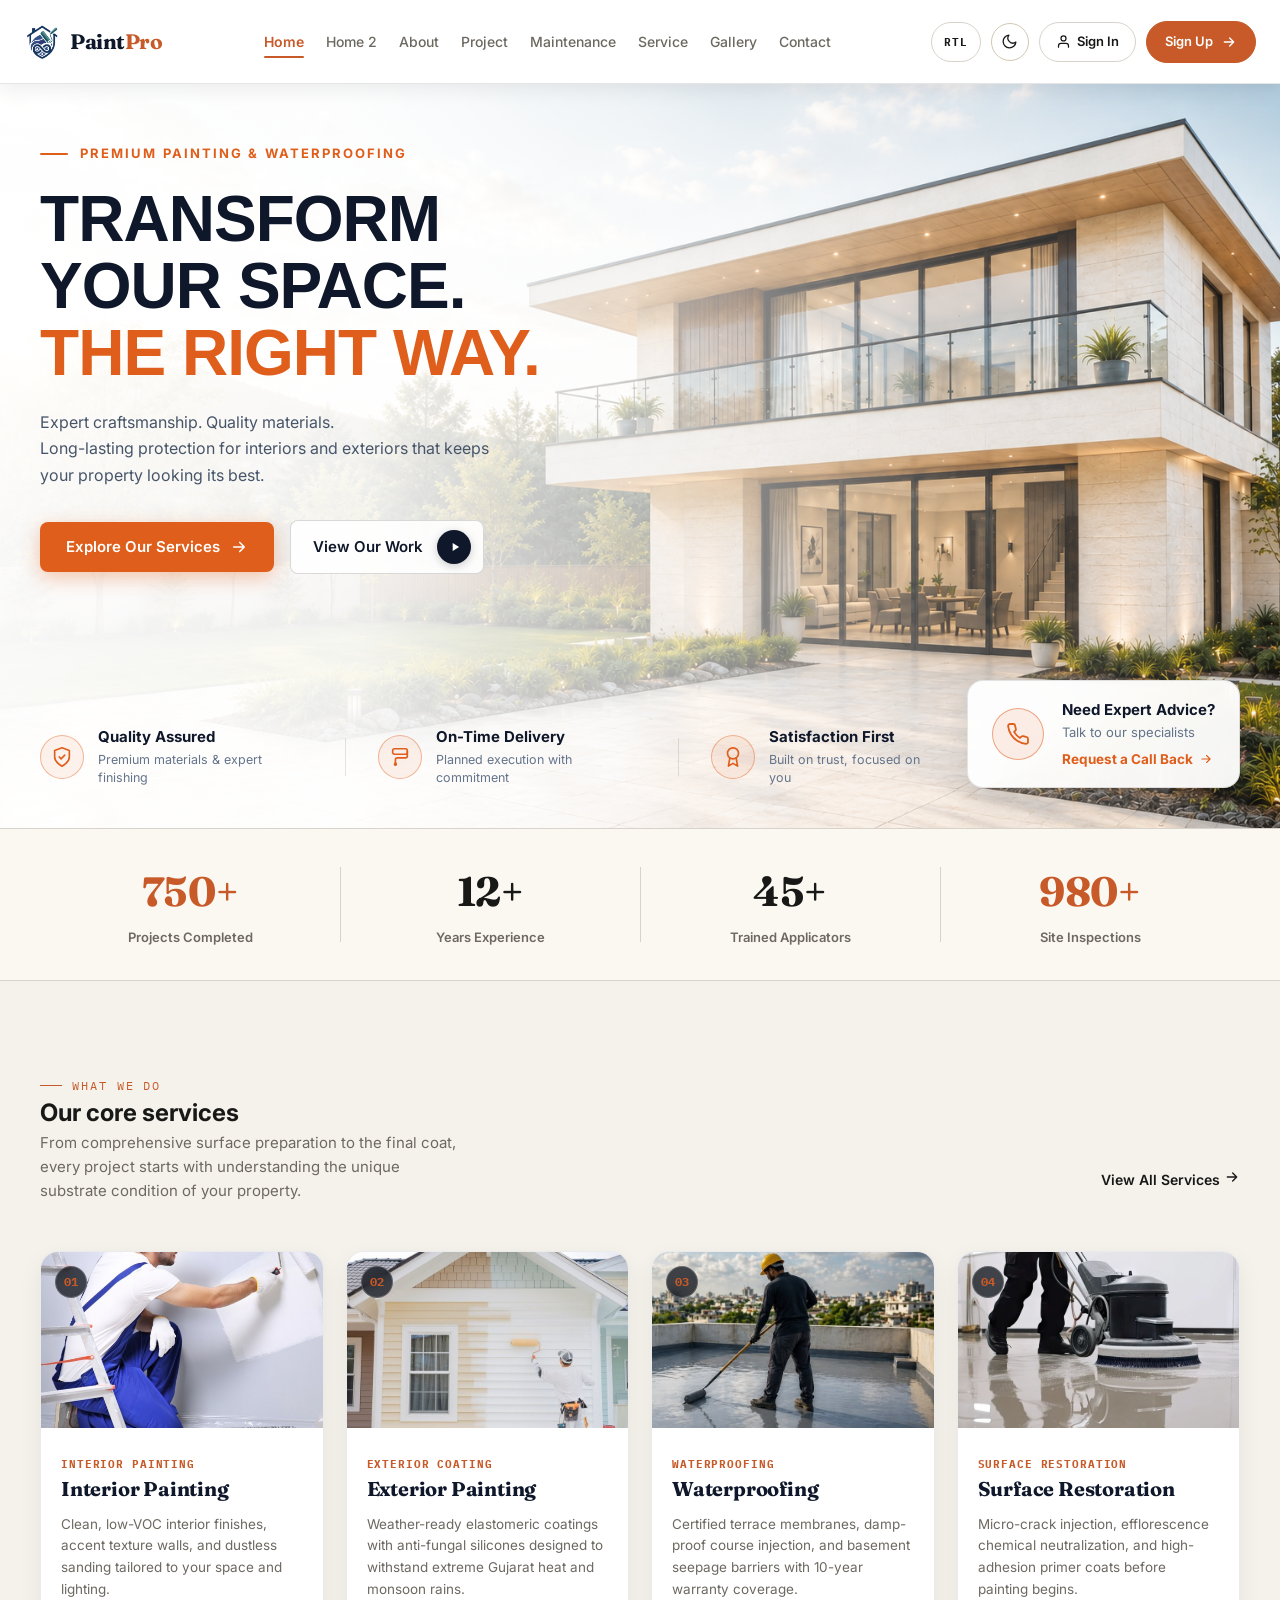
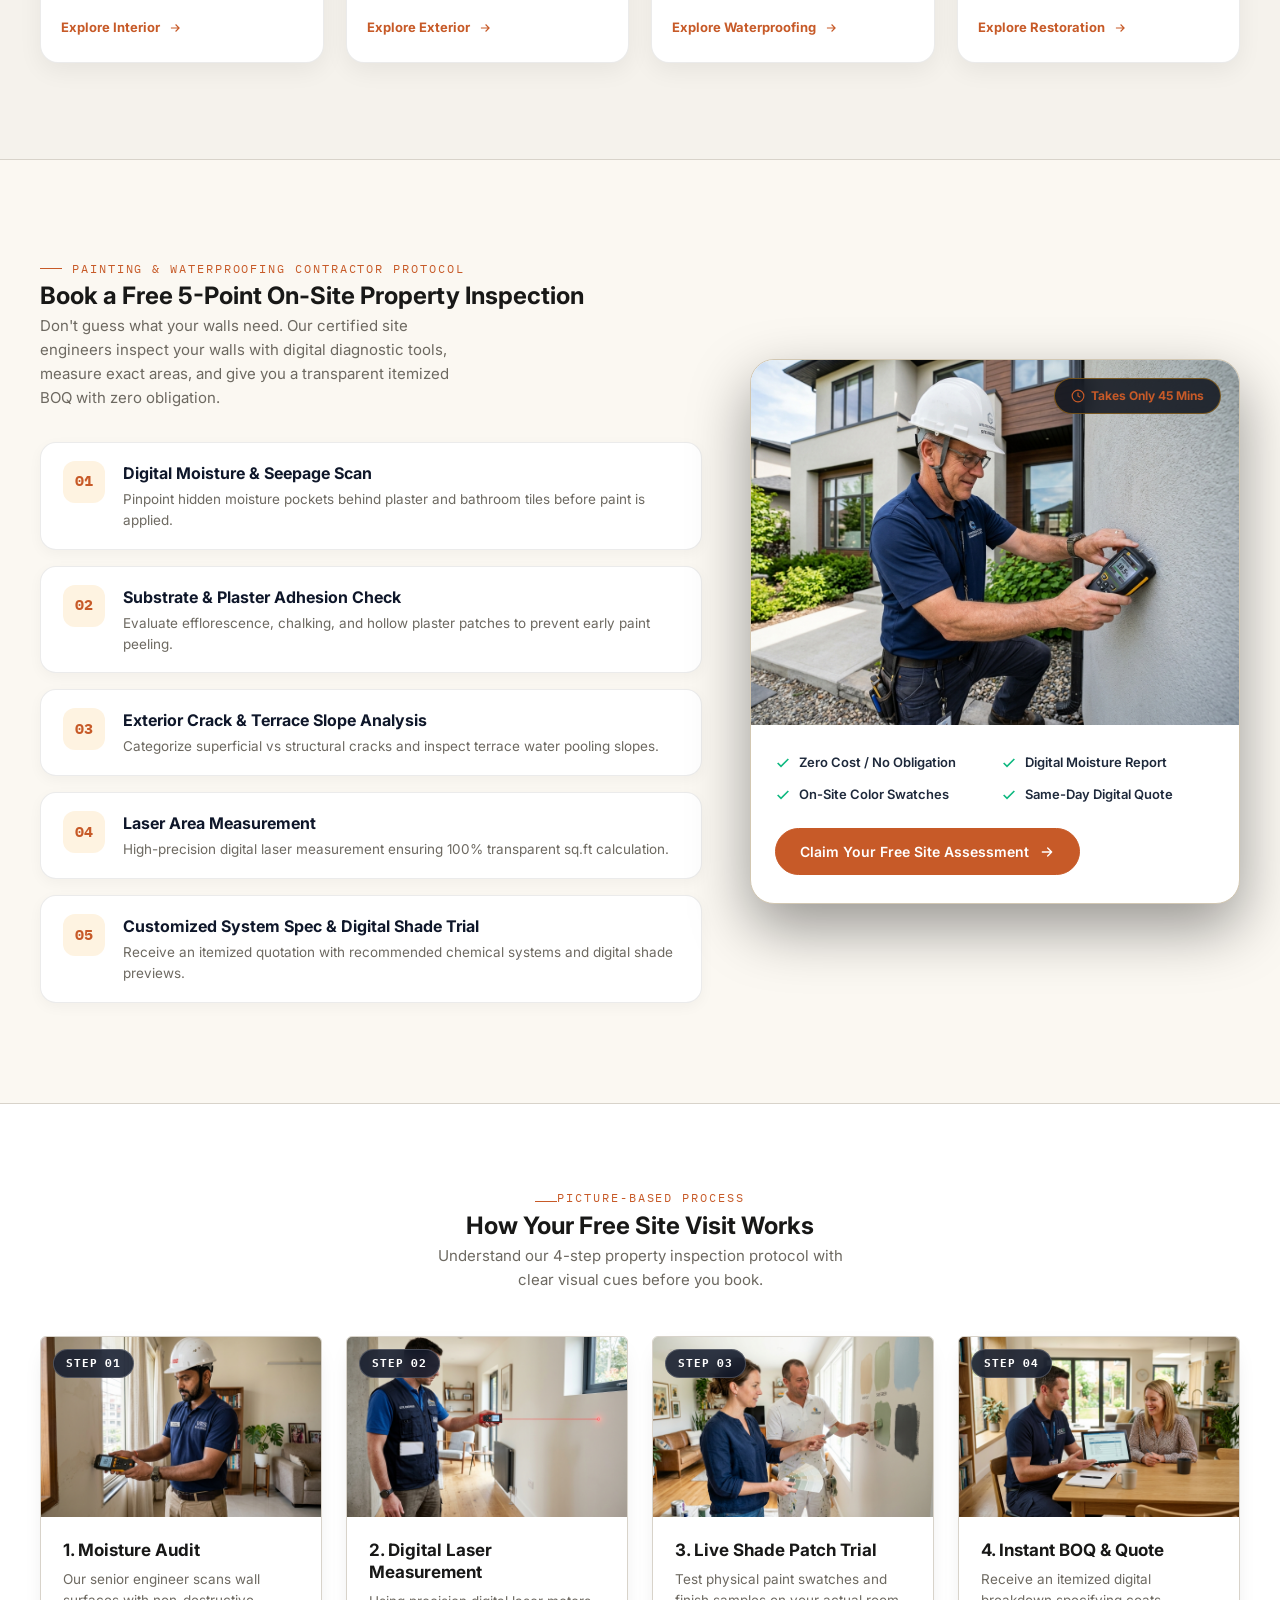
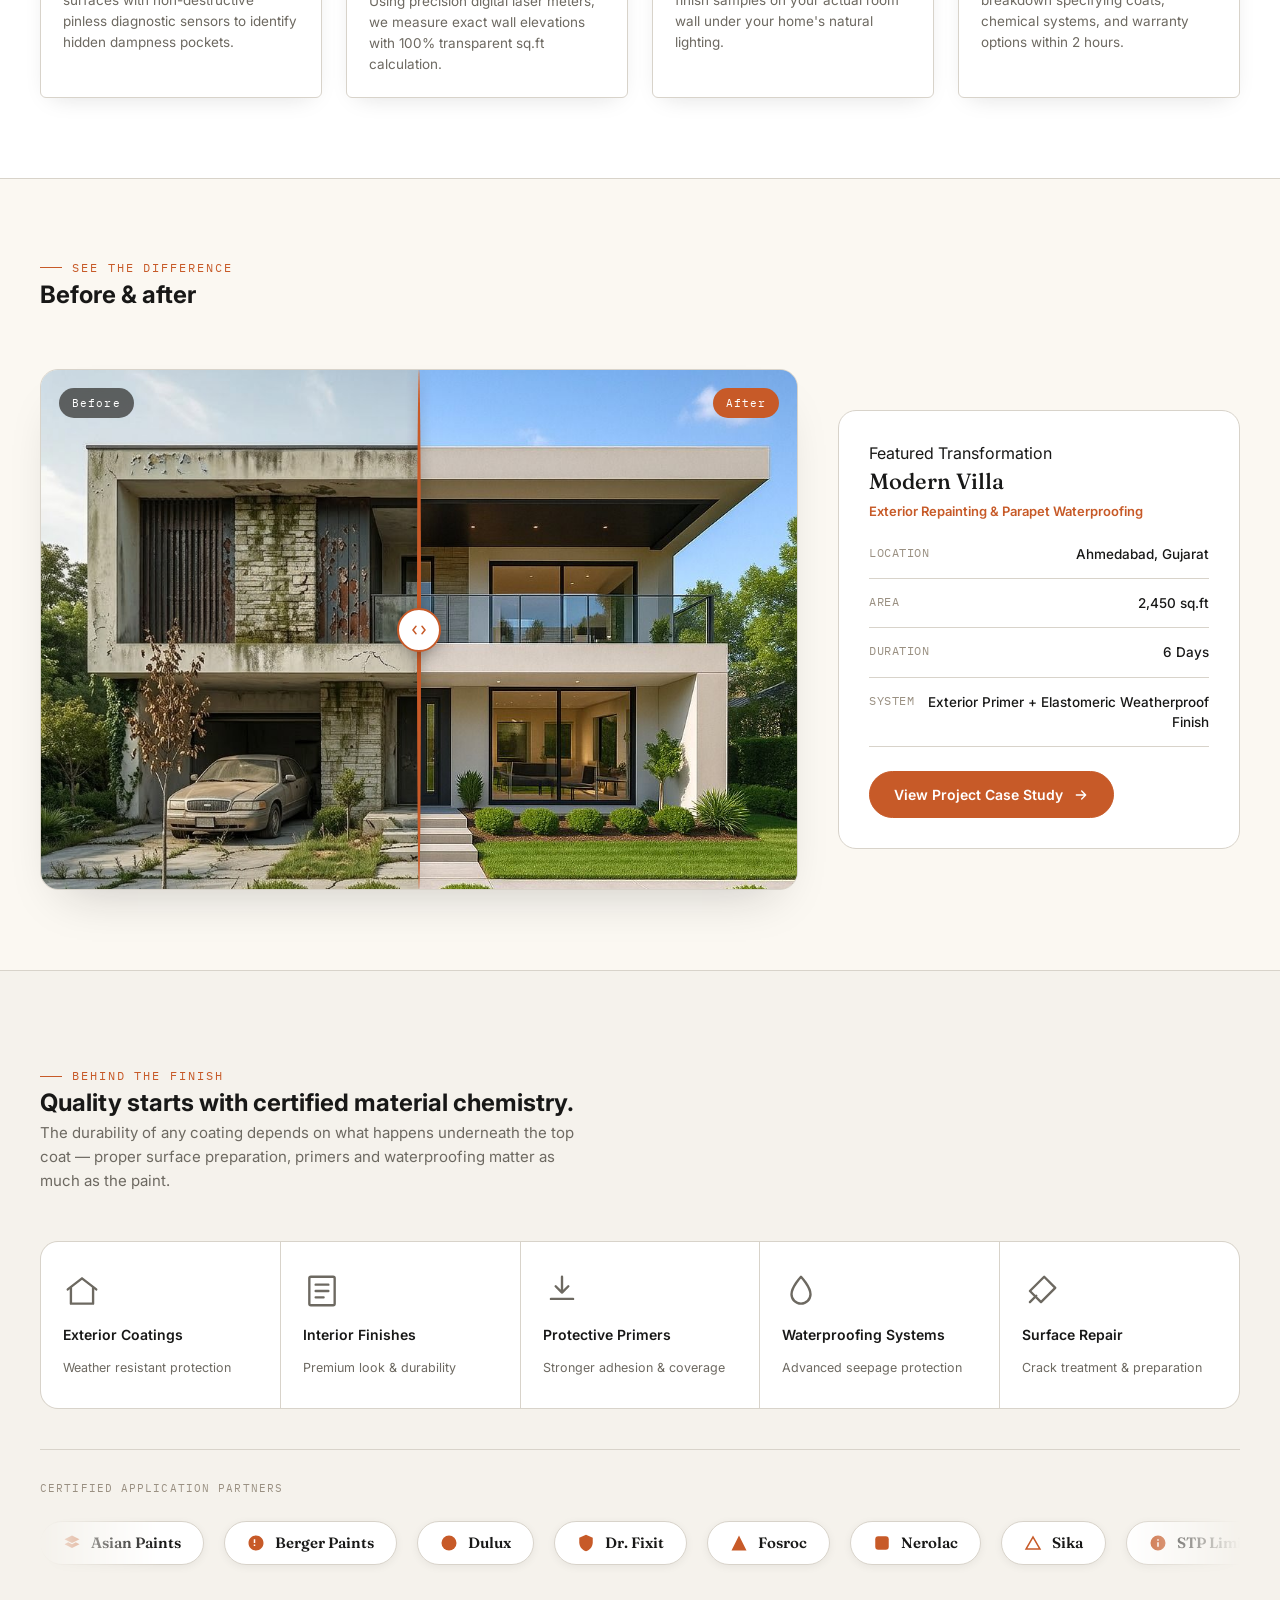
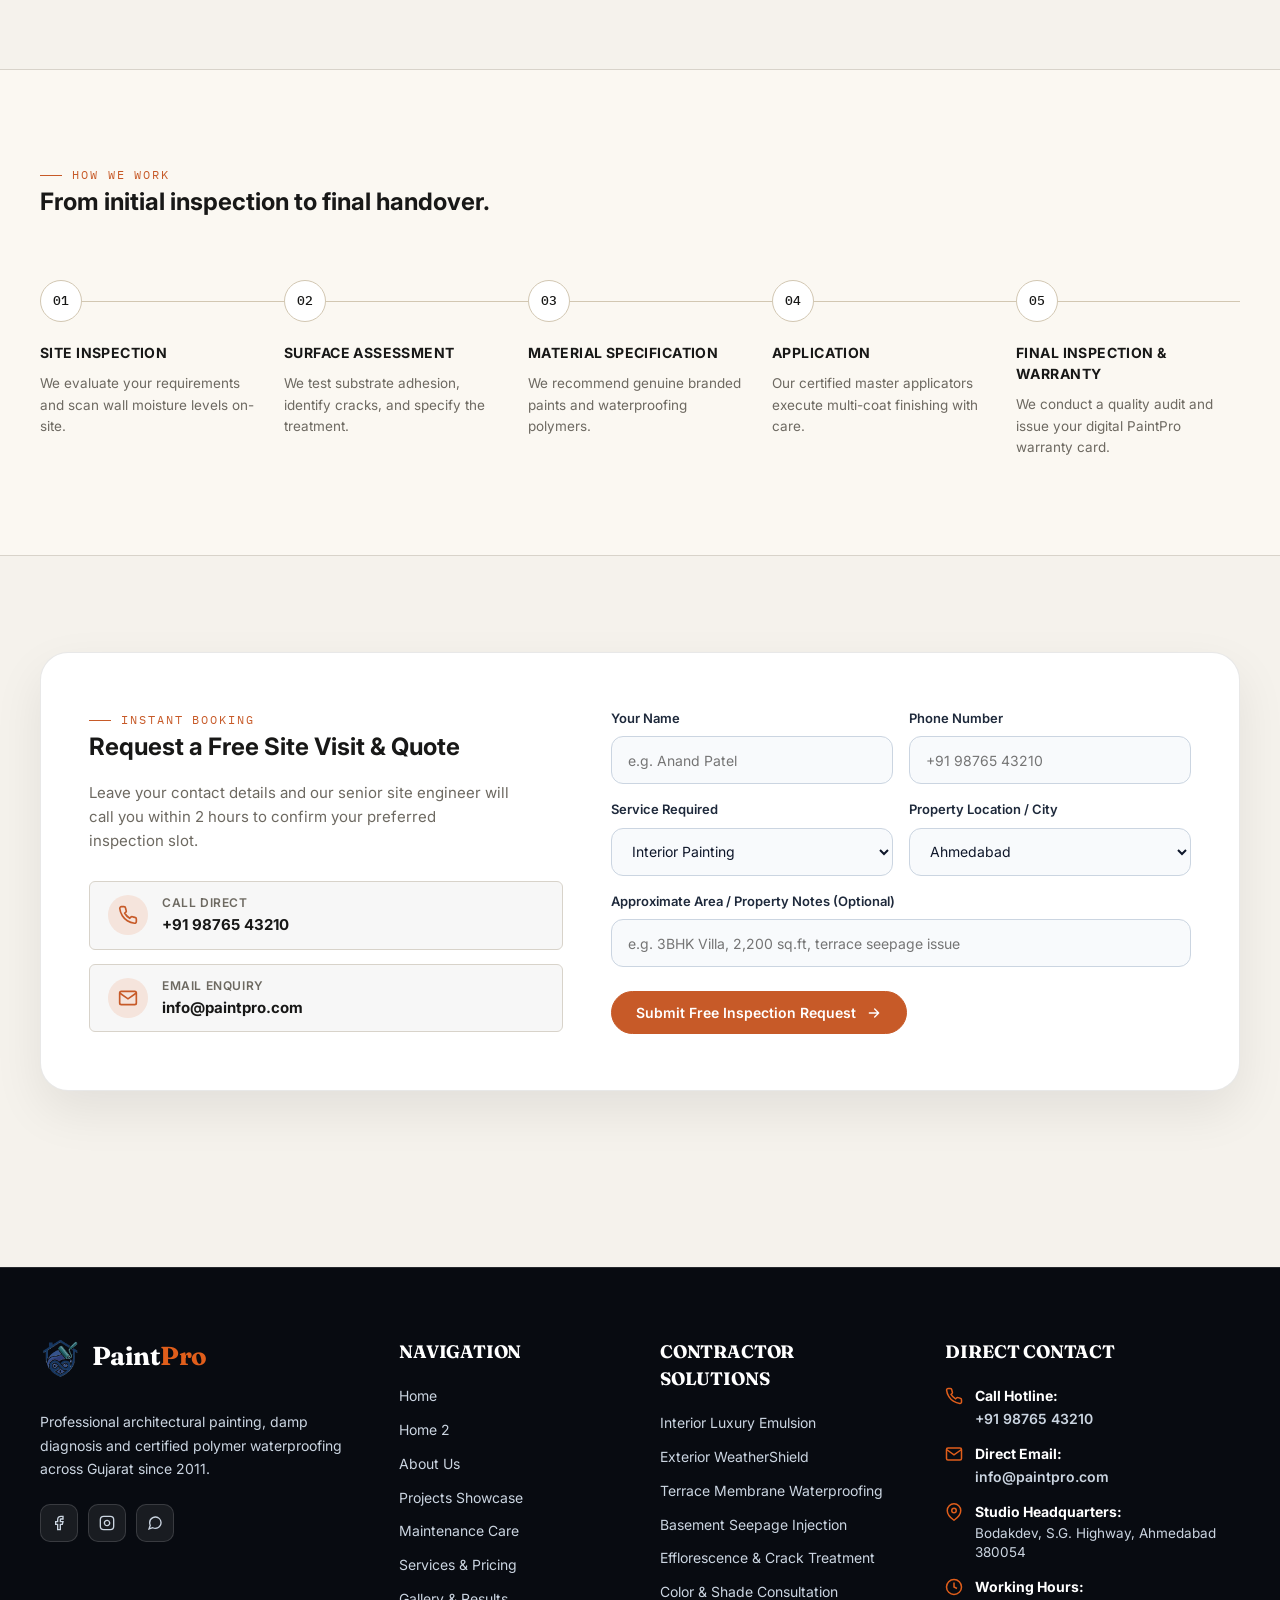
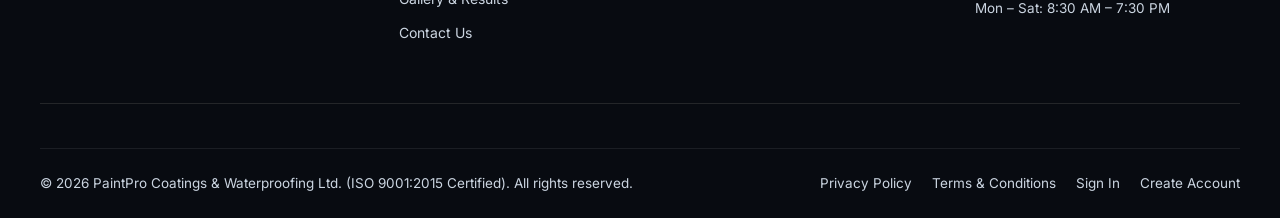
==== index.html @ 8b6d2ca0 "home page completed" ====
<!DOCTYPE html>
<html lang="en">
<head>
<meta charset="UTF-8">
<meta name="viewport" content="width=device-width, initial-scale=1.0">
<title>PaintPro — Premium Painting &amp; Waterproofing Contractor</title>
<meta name="description" content="Professional interior painting, exterior finishing and waterproofing designed to protect your property and deliver a lasting finish.">
<link rel="icon" type="image/png" href="Assets/Logo.png">
<link rel="apple-touch-icon" href="Assets/Logo.png">
<link rel="stylesheet" href="css/global.css">
</head>
<body>

<!-- ============ NAVIGATION ============ -->
<header class="nav" id="top" data-nav>
  <div class="container nav-inner">
    <a href="index.html" class="brand" aria-label="PaintPro">
      <img src="Assets/Logo.png" alt="PaintPro Logo" class="brand-logo-img">
      <span class="brand-name">Paint<em>Pro</em></span>
    </a>

    <nav class="nav-menu hide-mobile" aria-label="Primary">
      <a href="index.html" class="active">Home</a>
      <a href="home-2.html">Home 2</a>
      <a href="about.html">About</a>
      <a href="projects.html">Project</a>
      <a href="maintenance.html">Maintenance</a>
      <a href="services.html">Service</a>
      <a href="gallery.html">Gallery</a>
      <a href="contact.html">Contact</a>
    </nav>

    <div class="nav-right">
      <button class="rtl-toggle hide-mobile" data-rtl-toggle aria-label="Toggle text direction (LTR / RTL)">
        <span>RTL</span>
      </button>
      <button class="theme-toggle hide-mobile" data-theme-toggle aria-label="Toggle dark and light mode">
        <svg class="icon-moon" viewBox="0 0 24 24" fill="none" stroke="currentColor" stroke-width="1.8" stroke-linecap="round" stroke-linejoin="round"><path d="M21 12.8A9 9 0 1 1 11.2 3a7 7 0 0 0 9.8 9.8Z"/></svg>
        <svg class="icon-sun" viewBox="0 0 24 24" fill="none" stroke="currentColor" stroke-width="1.8" stroke-linecap="round"><circle cx="12" cy="12" r="4"/><path d="M12 2v2M12 20v2M4.9 4.9l1.4 1.4M17.7 17.7l1.4 1.4M2 12h2M20 12h2M4.9 19.1l1.4-1.4M17.7 6.3l1.4-1.4"/></svg>
      </button>
      <a href="login.html" class="nav-login-btn hide-mobile" aria-label="Sign In">
        <svg viewBox="0 0 24 24" fill="none" stroke="currentColor" stroke-width="2" stroke-linecap="round" stroke-linejoin="round"><path d="M20 21v-2a4 4 0 0 0-4-4H8a4 4 0 0 0-4 4v2"/><circle cx="12" cy="7" r="4"/></svg>
        <span>Sign In</span>
      </a>
      <a href="signup.html" class="btn btn-primary hide-mobile">
        Sign Up
        <svg viewBox="0 0 24 24" fill="none" stroke="currentColor" stroke-width="2" stroke-linecap="round" stroke-linejoin="round"><path d="M5 12h14M13 6l6 6-6 6"/></svg>
      </a>
      <button class="menu-toggle" aria-label="Open menu" aria-expanded="false" data-menu-open onclick="toggleMobileMenu(event)">
        <span></span><span></span><span></span>
      </button>
    </div>
  </div>
</header>

<!-- Mobile panel -->
<div class="mobile-panel" id="mobilePanel" data-nav-overlay>
  <div class="mobile-nav-links">
    <a href="index.html" class="active">Home</a>
    <a href="home-2.html">Home 2</a>
    <a href="about.html">About</a>
    <a href="projects.html">Project</a>
    <a href="maintenance.html">Maintenance</a>
    <a href="services.html">Service</a>
    <a href="gallery.html">Gallery</a>
    <a href="contact.html">Contact</a>
  </div>

  <div class="mobile-controls-row">
    <button class="rtl-toggle" data-rtl-toggle aria-label="Toggle text direction (LTR / RTL)"><span>RTL</span></button>
    <button class="theme-toggle" data-theme-toggle aria-label="Toggle dark and light mode">
      <svg class="icon-moon" viewBox="0 0 24 24" fill="none" stroke="currentColor" stroke-width="1.8" stroke-linecap="round" stroke-linejoin="round"><path d="M21 12.8A9 9 0 1 1 11.2 3a7 7 0 0 0 9.8 9.8Z"/></svg>
      <svg class="icon-sun" viewBox="0 0 24 24" fill="none" stroke="currentColor" stroke-width="1.8" stroke-linecap="round"><circle cx="12" cy="12" r="4"/><path d="M12 2v2M12 20v2M4.9 4.9l1.4 1.4M17.7 17.7l1.4 1.4M2 12h2M20 12h2M4.9 19.1l1.4-1.4M17.7 6.3l1.4-1.4"/></svg>
      <span>Theme</span>
    </button>
  </div>

  <div class="mobile-auth-actions">
    <a href="login.html" class="nav-login-btn">
      <svg viewBox="0 0 24 24" fill="none" stroke="currentColor" stroke-width="2" style="width:16px;height:16px;"><path d="M20 21v-2a4 4 0 0 0-4-4H8a4 4 0 0 0-4 4v2"/><circle cx="12" cy="7" r="4"/></svg>
      <span>Sign In</span>
    </a>
    <a href="signup.html" class="btn btn-primary btn-block">Sign Up</a>
  </div>
</div>

<main>

  <!-- ============ HERO (EXACT MATCH REFERENCE DESIGN & TEMPLATE) ============ -->
  <section class="hero is-loaded">
    <!-- Dark Mode Hero Background Image -->
    <div class="hero-bg hero-bg-dark" aria-hidden="true">
      <img src="Assets/Home/hero1.png" alt="Modern luxury architectural villa exterior finish">
    </div>

    <!-- Light Mode Hero Background Image -->
    <div class="hero-bg hero-bg-light" aria-hidden="true">
      <img src="Assets/Home/hero2.png" alt="Bright contemporary architectural residence finish">
    </div>

    <!-- Main Content Area (Left-Aligned High Contrast Typography) -->
    <div class="container hero-content-wrap">
      <div class="hero-main-col reveal is-visible">
        <div class="hero-eyebrow-tag">
          <span class="hero-line" aria-hidden="true"></span>
          <span>PREMIUM PAINTING &amp; WATERPROOFING</span>
        </div>

        <h1 class="hero-headline">
          TRANSFORM<br>
          YOUR SPACE.<br>
          <span class="hero-headline-accent">THE RIGHT WAY.</span>
        </h1>

        <p class="hero-lead-text">
          Expert craftsmanship. Quality materials.<br>
          Long-lasting protection for interiors and exteriors that keeps your property looking its best.
        </p>

        <div class="hero-buttons-row">
          <a href="services.html" class="btn-hero-primary">
            <span>Explore Our Services</span>
            <svg viewBox="0 0 24 24" fill="none" stroke="currentColor" stroke-width="2.2" stroke-linecap="round" stroke-linejoin="round" aria-hidden="true"><path d="M5 12h14M13 6l6 6-6 6"/></svg>
          </a>

          <a href="projects.html" class="btn-hero-secondary">
            <span>View Our Work</span>
            <span class="play-icon-bubble" aria-hidden="true">
              <svg viewBox="0 0 24 24" fill="currentColor"><path d="M8 5v14l11-7z"/></svg>
            </span>
          </a>
        </div>
      </div>
    </div>

    <!-- Bottom Highlights & Floating Advisor Widget -->
    <div class="container hero-bottom-bar">
      <div class="hero-bottom-grid">
        <!-- 3 Feature Pillars -->
        <div class="hero-pillars-row reveal is-visible">
          <!-- Pillar 1 -->
          <div class="hero-pillar-item">
            <div class="hero-pillar-icon" aria-hidden="true">
              <svg viewBox="0 0 24 24" fill="none" stroke="currentColor" stroke-width="1.8" stroke-linecap="round" stroke-linejoin="round"><path d="M12 22s8-4 8-10V5l-8-3-8 3v7c0 6 8 10 8 10z"/><path d="m9 12 2 2 4-4"/></svg>
            </div>
            <div class="hero-pillar-text">
              <strong>Quality Assured</strong>
              <span>Premium materials &amp; expert finishing</span>
            </div>
          </div>

          <div class="hero-pillar-divider" aria-hidden="true"></div>

          <!-- Pillar 2 -->
          <div class="hero-pillar-item">
            <div class="hero-pillar-icon" aria-hidden="true">
              <svg viewBox="0 0 24 24" fill="none" stroke="currentColor" stroke-width="1.8" stroke-linecap="round" stroke-linejoin="round"><rect x="4" y="3" width="16" height="6" rx="2"/><path d="M20 6v5a2 2 0 0 1-2 2H9a2 2 0 0 0-2 2v5"/><circle cx="7" cy="20" r="1"/></svg>
            </div>
            <div class="hero-pillar-text">
              <strong>On-Time Delivery</strong>
              <span>Planned execution with commitment</span>
            </div>
          </div>

          <div class="hero-pillar-divider" aria-hidden="true"></div>

          <!-- Pillar 3 -->
          <div class="hero-pillar-item">
            <div class="hero-pillar-icon" aria-hidden="true">
              <svg viewBox="0 0 24 24" fill="none" stroke="currentColor" stroke-width="1.8" stroke-linecap="round" stroke-linejoin="round"><circle cx="12" cy="8" r="6"/><path d="M15.4 12.8 17 22l-5-3-5 3 1.6-9.2"/></svg>
            </div>
            <div class="hero-pillar-text">
              <strong>Satisfaction First</strong>
              <span>Built on trust, focused on you</span>
            </div>
          </div>
        </div>

        <!-- Floating Advisor Callback Card -->
        <div class="hero-advisor-card reveal is-visible">
          <div class="advisor-call-icon" aria-hidden="true">
            <svg viewBox="0 0 24 24" fill="none" stroke="currentColor" stroke-width="1.8" stroke-linecap="round" stroke-linejoin="round"><path d="M22 16.92v3a2 2 0 0 1-2.18 2 19.79 19.79 0 0 1-8.63-3.07 19.5 19.5 0 0 1-6-6 19.79 19.79 0 0 1-3.07-8.67A2 2 0 0 1 4.11 2h3a2 2 0 0 1 2 1.72 12.84 12.84 0 0 0 .7 2.81 2 2 0 0 1-.45 2.11L8.09 9.91a16 16 0 0 0 6 6l1.27-1.27a2 2 0 0 1 2.11-.45 12.84 12.84 0 0 0 2.81.7A2 2 0 0 1 22 16.92z"/></svg>
          </div>
          <div class="advisor-details">
            <strong class="advisor-head">Need Expert Advice?</strong>
            <span class="advisor-sub">Talk to our specialists</span>
            <a href="#site-visit" class="advisor-link-action">
              <span>Request a Call Back</span>
              <svg viewBox="0 0 24 24" fill="none" stroke="currentColor" stroke-width="2" stroke-linecap="round" stroke-linejoin="round" aria-hidden="true"><path d="M5 12h14M13 6l6 6-6 6"/></svg>
            </a>
          </div>
        </div>
      </div>
    </div>
  </section>

  <!-- ============ TRUST STATS BAND ============ -->
  <section class="stats-band">
    <div class="container">
      <div class="stats-grid">
        <div class="stat-item reveal">
          <div class="stat-value"><span class="accent" data-count="750" data-suffix="+">750+</span></div>
          <div class="stat-label">Projects Completed</div>
        </div>
        <div class="stat-item reveal">
          <div class="stat-value"><span data-count="12" data-suffix="+">12+</span></div>
          <div class="stat-label">Years Experience</div>
        </div>
        <div class="stat-item reveal">
          <div class="stat-value"><span data-count="45" data-suffix="+">45+</span></div>
          <div class="stat-label">Trained Applicators</div>
        </div>
        <div class="stat-item reveal">
          <div class="stat-value"><span class="accent" data-count="980" data-suffix="+">980+</span></div>
          <div class="stat-label">Site Inspections</div>
        </div>
      </div>
    </div>
  </section>

  <!-- ============ WHAT WE DO / 4 EQUAL CORE SERVICES ============ -->
  <section class="section" id="services">
    <div class="container">
      <div class="section-head reveal">
        <div>
          <span class="eyebrow">What we do</span>
          <h2 class="section-heading">Our core services</h2>
          <p class="section-sub">From comprehensive surface preparation to the final coat, every project starts with understanding the unique substrate condition of your property.</p>
        </div>
        <a href="services.html" class="btn btn-ghost hide-mobile">
          View All Services
          <svg viewBox="0 0 24 24" fill="none" stroke="currentColor" stroke-width="2" stroke-linecap="round" stroke-linejoin="round"><path d="M5 12h14M13 6l6 6-6 6"/></svg>
        </a>
      </div>

      <div class="services-grid-4">
        <!-- Service 01: Interior -->
        <article class="service-card-4 reveal">
          <div class="service-media-4">
            <span class="service-badge-num">01</span>
            <img src="Assets/Home/01.jpg" alt="Modern luxury living room interior with smooth designer finish">
          </div>
          <div class="service-body-4">
            <div>
              <span class="service-tag">Interior Painting</span>
              <h3 class="service-title">Interior Painting</h3>
              <p>Clean, low-VOC interior finishes, accent texture walls, and dustless sanding tailored to your space and lighting.</p>
            </div>
            <a href="services.html#interior" class="service-link">
              <span>Explore Interior</span>
              <svg viewBox="0 0 24 24" fill="none" stroke="currentColor" stroke-width="2" style="width:14px;height:14px;"><path d="M5 12h14M13 6l6 6-6 6"/></svg>
            </a>
          </div>
        </article>

        <!-- Service 02: Exterior -->
        <article class="service-card-4 reveal">
          <div class="service-media-4">
            <span class="service-badge-num">02</span>
            <img src="Assets/Home/02.jpg" alt="Modern exterior villa with weather-resistant coating">
          </div>
          <div class="service-body-4">
            <div>
              <span class="service-tag">Exterior Coating</span>
              <h3 class="service-title">Exterior Painting</h3>
              <p>Weather-ready elastomeric coatings with anti-fungal silicones designed to withstand extreme Gujarat heat and monsoon rains.</p>
            </div>
            <a href="services.html#exterior" class="service-link">
              <span>Explore Exterior</span>
              <svg viewBox="0 0 24 24" fill="none" stroke="currentColor" stroke-width="2" style="width:14px;height:14px;"><path d="M5 12h14M13 6l6 6-6 6"/></svg>
            </a>
          </div>
        </article>

        <!-- Service 03: Waterproofing -->
        <article class="service-card-4 reveal">
          <div class="service-media-4">
            <span class="service-badge-num">03</span>
            <img src="Assets/Home/03.jpg" alt="Worker applying waterproof polymer membrane on roof terrace">
          </div>
          <div class="service-body-4">
            <div>
              <span class="service-tag">Waterproofing</span>
              <h3 class="service-title">Waterproofing</h3>
              <p>Certified terrace membranes, damp-proof course injection, and basement seepage barriers with 10-year warranty coverage.</p>
            </div>
            <a href="services.html#waterproofing" class="service-link">
              <span>Explore Waterproofing</span>
              <svg viewBox="0 0 24 24" fill="none" stroke="currentColor" stroke-width="2" style="width:14px;height:14px;"><path d="M5 12h14M13 6l6 6-6 6"/></svg>
            </a>
          </div>
        </article>

        <!-- Service 04: Restoration & Prep -->
        <article class="service-card-4 reveal">
          <div class="service-media-4">
            <span class="service-badge-num">04</span>
            <img src="Assets/Home/04.jpg" alt="Professional painter repairing surface plaster and filling cracks">
          </div>
          <div class="service-body-4">
            <div>
              <span class="service-tag">Surface Restoration</span>
              <h3 class="service-title">Surface Restoration</h3>
              <p>Micro-crack injection, efflorescence chemical neutralization, and high-adhesion primer coats before painting begins.</p>
            </div>
            <a href="services.html#restoration" class="service-link">
              <span>Explore Restoration</span>
              <svg viewBox="0 0 24 24" fill="none" stroke="currentColor" stroke-width="2" style="width:14px;height:14px;"><path d="M5 12h14M13 6l6 6-6 6"/></svg>
            </a>
          </div>
        </article>
      </div>
    </div>
  </section>

  <!-- ============ NEW SECTION: 5-POINT FREE SITE VISIT & INSPECTION TRIAL ============ -->
  <section class="inspection-section" id="site-visit">
    <div class="container">
      <div class="inspection-grid">
        <div class="reveal">
          <span class="eyebrow">Painting &amp; Waterproofing Contractor Protocol</span>
          <h2 class="section-heading">Book a Free 5-Point On-Site Property Inspection</h2>
          <p class="section-sub">Don't guess what your walls need. Our certified site engineers inspect your walls with digital diagnostic tools, measure exact areas, and give you a transparent itemized BOQ with zero obligation.</p>

          <div class="inspection-steps-list">
            <!-- Step 1 -->
            <div class="inspection-step-card">
              <div class="step-badge-icon">01</div>
              <div class="step-card-content">
                <h4>Digital Moisture &amp; Seepage Scan</h4>
                <p>Pinpoint hidden moisture pockets behind plaster and bathroom tiles before paint is applied.</p>
              </div>
            </div>

            <!-- Step 2 -->
            <div class="inspection-step-card">
              <div class="step-badge-icon">02</div>
              <div class="step-card-content">
                <h4>Substrate &amp; Plaster Adhesion Check</h4>
                <p>Evaluate efflorescence, chalking, and hollow plaster patches to prevent early paint peeling.</p>
              </div>
            </div>

            <!-- Step 3 -->
            <div class="inspection-step-card">
              <div class="step-badge-icon">03</div>
              <div class="step-card-content">
                <h4>Exterior Crack &amp; Terrace Slope Analysis</h4>
                <p>Categorize superficial vs structural cracks and inspect terrace water pooling slopes.</p>
              </div>
            </div>

            <!-- Step 4 -->
            <div class="inspection-step-card">
              <div class="step-badge-icon">04</div>
              <div class="step-card-content">
                <h4>Laser Area Measurement</h4>
                <p>High-precision digital laser measurement ensuring 100% transparent sq.ft calculation.</p>
              </div>
            </div>

            <!-- Step 5 -->
            <div class="inspection-step-card">
              <div class="step-badge-icon">05</div>
              <div class="step-card-content">
                <h4>Customized System Spec &amp; Digital Shade Trial</h4>
                <p>Receive an itemized quotation with recommended chemical systems and digital shade previews.</p>
              </div>
            </div>
          </div>
        </div>

        <!-- Inspection Preview Card -->
        <div class="inspection-preview-card reveal">
          <div class="inspection-preview-media">
            <img src="Assets/Home/inspection_engineer.jpg" alt="Senior site engineer conducting digital moisture inspection on property wall">
            <div class="inspection-badge-floating">
              <svg viewBox="0 0 24 24" fill="none" stroke="currentColor" stroke-width="2" style="width:14px;height:14px;"><circle cx="12" cy="12" r="10"/><polyline points="12 6 12 12 16 14"/></svg>
              <span>Takes Only 45 Mins</span>
            </div>
          </div>
          <div class="inspection-preview-body">
            <div class="inspection-check-list">
              <div class="check-pill">
                <svg viewBox="0 0 24 24" fill="none" stroke="currentColor" stroke-width="2.5"><polyline points="20 6 9 17 4 12"/></svg>
                <span>Zero Cost / No Obligation</span>
              </div>
              <div class="check-pill">
                <svg viewBox="0 0 24 24" fill="none" stroke="currentColor" stroke-width="2.5"><polyline points="20 6 9 17 4 12"/></svg>
                <span>Digital Moisture Report</span>
              </div>
              <div class="check-pill">
                <svg viewBox="0 0 24 24" fill="none" stroke="currentColor" stroke-width="2.5"><polyline points="20 6 9 17 4 12"/></svg>
                <span>On-Site Color Swatches</span>
              </div>
              <div class="check-pill">
                <svg viewBox="0 0 24 24" fill="none" stroke="currentColor" stroke-width="2.5"><polyline points="20 6 9 17 4 12"/></svg>
                <span>Same-Day Digital Quote</span>
              </div>
            </div>
            <a href="#quote-form" class="btn btn-primary btn-block">
              Claim Your Free Site Assessment
              <svg viewBox="0 0 24 24" fill="none" stroke="currentColor" stroke-width="2" stroke-linecap="round" stroke-linejoin="round"><path d="M5 12h14M13 6l6 6-6 6"/></svg>
            </a>
          </div>
        </div>
      </div>
    </div>
  </section>

  <!-- ============ PICTURE-BASED VISUAL GUIDE FOR FREE SITE VISIT ============ -->
  <section class="visit-guide-section section" id="visit-guide">
    <div class="container">
      <div class="section-head reveal" style="text-align: center; margin-bottom: 44px;">
        <div style="max-width: 720px; margin: 0 auto;">
          <span class="eyebrow" style="display:inline-block;">Picture-Based Process</span>
          <h2 class="section-heading">How Your Free Site Visit Works</h2>
          <p class="section-sub">Understand our 4-step property inspection protocol with clear visual cues before you book.</p>
        </div>
      </div>

      <div class="visit-guide-grid">
        <!-- Card 1 -->
        <div class="visit-guide-card reveal">
          <div class="visit-card-media">
            <span class="visit-step-badge">Step 01</span>
            <img src="Assets/Home/step1_moisture.jpg" alt="Wall & Moisture Diagnostic Scan">
          </div>
          <div class="visit-card-content">
            <h3>1. Moisture Audit</h3>
            <p>Our senior engineer scans wall surfaces with non-destructive pinless diagnostic sensors to identify hidden dampness pockets.</p>
          </div>
        </div>

        <!-- Card 2 -->
        <div class="visit-guide-card reveal">
          <div class="visit-card-media">
            <span class="visit-step-badge">Step 02</span>
            <img src="Assets/Home/step2_laser.jpg" alt="Precision Laser Area Measurement">
          </div>
          <div class="visit-card-content">
            <h3>2. Digital Laser Measurement</h3>
            <p>Using precision digital laser meters, we measure exact wall elevations with 100% transparent sq.ft calculation.</p>
          </div>
        </div>

        <!-- Card 3 -->
        <div class="visit-guide-card reveal">
          <div class="visit-card-media">
            <span class="visit-step-badge">Step 03</span>
            <img src="Assets/Home/step3_swatch.jpg" alt="On-Site Shade & Finish Selection">
          </div>
          <div class="visit-card-content">
            <h3>3. Live Shade Patch Trial</h3>
            <p>Test physical paint swatches and finish samples on your actual room wall under your home's natural lighting.</p>
          </div>
        </div>

        <!-- Card 4 -->
        <div class="visit-guide-card reveal">
          <div class="visit-card-media">
            <span class="visit-step-badge">Step 04</span>
            <img src="Assets/Home/step4_quote.jpg" alt="Itemized BOQ & System Recommendation">
          </div>
          <div class="visit-card-content">
            <h3>4. Instant BOQ & Quote</h3>
            <p>Receive an itemized digital breakdown specifying coats, chemical systems, and warranty options within 2 hours.</p>
          </div>
        </div>
      </div>
    </div>
  </section>

  <!-- ============ BEFORE / AFTER PROJECT SHOWCASE ============ -->
  <section class="section section-tight" id="projects" style="background:var(--surface-2); border-top:1px solid var(--border); border-bottom:1px solid var(--border);">
    <div class="container">
      <div class="reveal" style="margin-bottom:56px;">
        <span class="eyebrow">See the difference</span>
        <h2 class="section-heading">Before &amp; after</h2>
      </div>

      <div class="ba-wrap">
        <div class="ba-slider reveal" data-ba-slider>
          <span class="ba-label before">Before</span>
          <span class="ba-label after">After</span>
          <img class="ba-img" src="Assets/Home/mord2.jpg" alt="Villa exterior before repainting, weathered surface">
          <div class="ba-after-wrap">
            <img class="ba-img" src="Assets/Home/mord1.jpg" alt="Villa exterior after repainting, refreshed finish">
          </div>
          <div class="ba-handle">
            <div class="ba-grip">
              <svg viewBox="0 0 24 24" fill="none" stroke="currentColor" stroke-width="2" stroke-linecap="round"><path d="M8 7l-4 5 4 5M16 7l4 5-4 5"/></svg>
            </div>
          </div>
          <input type="range" min="0" max="100" value="50" class="ba-range-input" aria-label="Before and after comparison slider">
        </div>

        <div class="ba-info reveal">
          <span class="spec-tag">Featured Transformation</span>
          <h3 class="ba-info-title">Modern Villa</h3>
          <div class="ba-info-sub">Exterior Repainting &amp; Parapet Waterproofing</div>
          <div class="ba-specs">
            <div class="ba-spec-row"><span>Location</span><span>Ahmedabad, Gujarat</span></div>
            <div class="ba-spec-row"><span>Area</span><span>2,450 sq.ft</span></div>
            <div class="ba-spec-row"><span>Duration</span><span>6 Days</span></div>
            <div class="ba-spec-row"><span>System</span><span>Exterior Primer + Elastomeric Weatherproof Finish</span></div>
          </div>
          <a href="projects.html" class="btn btn-primary btn-block">
            View Project Case Study
            <svg viewBox="0 0 24 24" fill="none" stroke="currentColor" stroke-width="2" stroke-linecap="round" stroke-linejoin="round"><path d="M5 12h14M13 6l6 6-6 6"/></svg>
          </a>
        </div>
      </div>
    </div>
  </section>

  <!-- ============ MATERIALS & BRAND PARTNERS ============ -->
  <section class="section">
    <div class="container">
      <div class="reveal" style="margin-bottom:48px; max-width:60ch;">
        <span class="eyebrow">Behind the finish</span>
        <h2 class="section-heading">Quality starts with certified material chemistry.</h2>
        <p class="section-sub" style="max-width:60ch;">The durability of any coating depends on what happens underneath the top coat — proper surface preparation, primers and waterproofing matter as much as the paint.</p>
      </div>

      <div class="materials-grid reveal">
        <div class="material-item">
          <span class="material-icon"><svg viewBox="0 0 24 24" fill="none" stroke="currentColor" stroke-width="1.5" stroke-linecap="round" stroke-linejoin="round"><path d="M3 11l9-7 9 7"/><path d="M5 10v10h14V10"/></svg></span>
          <b>Exterior Coatings</b>
          <span>Weather resistant protection</span>
        </div>
        <div class="material-item">
          <span class="material-icon"><svg viewBox="0 0 24 24" fill="none" stroke="currentColor" stroke-width="1.5" stroke-linecap="round" stroke-linejoin="round"><rect x="4" y="3" width="16" height="18" rx="1"/><path d="M8 8h8M8 12h8M8 16h5"/></svg></span>
          <b>Interior Finishes</b>
          <span>Premium look &amp; durability</span>
        </div>
        <div class="material-item">
          <span class="material-icon"><svg viewBox="0 0 24 24" fill="none" stroke="currentColor" stroke-width="1.5" stroke-linecap="round" stroke-linejoin="round"><path d="M12 3v10M12 13l4-4M12 13l-4-4"/><path d="M5 17h14"/></svg></span>
          <b>Protective Primers</b>
          <span>Stronger adhesion &amp; coverage</span>
        </div>
        <div class="material-item">
          <span class="material-icon"><svg viewBox="0 0 24 24" fill="none" stroke="currentColor" stroke-width="1.5" stroke-linecap="round" stroke-linejoin="round"><path d="M12 3s6 6.5 6 11a6 6 0 0 1-12 0c0-4.5 6-11 6-11Z"/></svg></span>
          <b>Waterproofing Systems</b>
          <span>Advanced seepage protection</span>
        </div>
        <div class="material-item">
          <span class="material-icon"><svg viewBox="0 0 24 24" fill="none" stroke="currentColor" stroke-width="1.5" stroke-linecap="round" stroke-linejoin="round"><path d="M14 3l7 7-9 9-7-7 9-9Z"/><path d="M9 15l-4 4"/></svg></span>
          <b>Surface Repair</b>
          <span>Crack treatment &amp; preparation</span>
        </div>
      </div>

      <div class="brand-strip reveal">
        <span class="brand-strip-label">Certified Application Partners</span>
        <div class="partner-marquee">
          <div class="partner-marquee-track">
            <div class="partner-badge">
              <svg class="partner-badge-icon" viewBox="0 0 24 24" fill="currentColor"><path d="M12 2L2 7l10 5 10-5-10-5zm0 9l2.5-1.25L12 8.5l-2.5 1.25L12 11zm0 2.5l-5-2.5-5 2.5L12 18.5l10-5-5-2.5-5 2.5z"/></svg>
              <span>Asian Paints</span>
            </div>
            <div class="partner-badge">
              <svg class="partner-badge-icon" viewBox="0 0 24 24" fill="currentColor"><path d="M12 2C6.48 2 2 6.48 2 12s4.48 10 10 10 10-4.48 10-10S17.52 2 12 2zm-1 14H9v-2h2v2zm0-4H9V7h2v5z"/></svg>
              <span>Berger Paints</span>
            </div>
            <div class="partner-badge">
              <svg class="partner-badge-icon" viewBox="0 0 24 24" fill="currentColor"><circle cx="12" cy="12" r="10"/></svg>
              <span>Dulux</span>
            </div>
            <div class="partner-badge">
              <svg class="partner-badge-icon" viewBox="0 0 24 24" fill="currentColor"><path d="M12 1L3 5v6c0 5.55 3.84 10.74 9 12 5.16-1.26 9-6.45 9-12V5l-9-4z"/></svg>
              <span>Dr. Fixit</span>
            </div>
            <div class="partner-badge">
              <svg class="partner-badge-icon" viewBox="0 0 24 24" fill="currentColor"><polygon points="12 2 2 22 22 22"/></svg>
              <span>Fosroc</span>
            </div>
            <div class="partner-badge">
              <svg class="partner-badge-icon" viewBox="0 0 24 24" fill="currentColor"><rect x="3" y="3" width="18" height="18" rx="4"/></svg>
              <span>Nerolac</span>
            </div>
            <div class="partner-badge">
              <svg class="partner-badge-icon" viewBox="0 0 24 24" fill="currentColor"><path d="M12 2L1 21h22L12 2zm0 4l7.5 13h-15L12 6z"/></svg>
              <span>Sika</span>
            </div>
            <div class="partner-badge">
              <svg class="partner-badge-icon" viewBox="0 0 24 24" fill="currentColor"><path d="M12 2a10 10 0 1 0 10 10A10 10 0 0 0 12 2zm1 15h-2v-6h2zm0-8h-2V7h2z"/></svg>
              <span>STP Limited</span>
            </div>
            <!-- Duplicated track for continuous seamless scroll -->
            <div class="partner-badge">
              <svg class="partner-badge-icon" viewBox="0 0 24 24" fill="currentColor"><path d="M12 2L2 7l10 5 10-5-10-5zm0 9l2.5-1.25L12 8.5l-2.5 1.25L12 11zm0 2.5l-5-2.5-5 2.5L12 18.5l10-5-5-2.5-5 2.5z"/></svg>
              <span>Asian Paints</span>
            </div>
            <div class="partner-badge">
              <svg class="partner-badge-icon" viewBox="0 0 24 24" fill="currentColor"><path d="M12 2C6.48 2 2 6.48 2 12s4.48 10 10 10 10-4.48 10-10S17.52 2 12 2zm-1 14H9v-2h2v2zm0-4H9V7h2v5z"/></svg>
              <span>Berger Paints</span>
            </div>
            <div class="partner-badge">
              <svg class="partner-badge-icon" viewBox="0 0 24 24" fill="currentColor"><circle cx="12" cy="12" r="10"/></svg>
              <span>Dulux</span>
            </div>
            <div class="partner-badge">
              <svg class="partner-badge-icon" viewBox="0 0 24 24" fill="currentColor"><path d="M12 1L3 5v6c0 5.55 3.84 10.74 9 12 5.16-1.26 9-6.45 9-12V5l-9-4z"/></svg>
              <span>Dr. Fixit</span>
            </div>
            <div class="partner-badge">
              <svg class="partner-badge-icon" viewBox="0 0 24 24" fill="currentColor"><polygon points="12 2 2 22 22 22"/></svg>
              <span>Fosroc</span>
            </div>
            <div class="partner-badge">
              <svg class="partner-badge-icon" viewBox="0 0 24 24" fill="currentColor"><rect x="3" y="3" width="18" height="18" rx="4"/></svg>
              <span>Nerolac</span>
            </div>
            <div class="partner-badge">
              <svg class="partner-badge-icon" viewBox="0 0 24 24" fill="currentColor"><path d="M12 2L1 21h22L12 2zm0 4l7.5 13h-15L12 6z"/></svg>
              <span>Sika</span>
            </div>
            <div class="partner-badge">
              <svg class="partner-badge-icon" viewBox="0 0 24 24" fill="currentColor"><path d="M12 2a10 10 0 1 0 10 10A10 10 0 0 0 12 2zm1 15h-2v-6h2zm0-8h-2V7h2z"/></svg>
              <span>STP Limited</span>
            </div>
          </div>
        </div>
      </div>
    </div>
  </section>

  <!-- ============ PROCESS / HOW WE WORK ============ -->
  <section class="section" id="about" style="background:var(--surface-2); border-top:1px solid var(--border); border-bottom:1px solid var(--border);">
    <div class="container">
      <div class="reveal" style="margin-bottom:60px; max-width:56ch;">
        <span class="eyebrow">How we work</span>
        <h2 class="section-heading">From initial inspection to final handover.</h2>
      </div>

      <div class="process-track">
        <div class="process-step" data-index="0">
          <div class="process-num">01</div>
          <div class="process-title">Site Inspection</div>
          <p class="process-text">We evaluate your requirements and scan wall moisture levels on-site.</p>
        </div>
        <div class="process-step" data-index="1">
          <div class="process-num">02</div>
          <div class="process-title">Surface Assessment</div>
          <p class="process-text">We test substrate adhesion, identify cracks, and specify the treatment.</p>
        </div>
        <div class="process-step" data-index="2">
          <div class="process-num">03</div>
          <div class="process-title">Material Specification</div>
          <p class="process-text">We recommend genuine branded paints and waterproofing polymers.</p>
        </div>
        <div class="process-step" data-index="3">
          <div class="process-num">04</div>
          <div class="process-title">Application</div>
          <p class="process-text">Our certified master applicators execute multi-coat finishing with care.</p>
        </div>
        <div class="process-step" data-index="4">
          <div class="process-num">05</div>
          <div class="process-title">Final Inspection &amp; Warranty</div>
          <p class="process-text">We conduct a quality audit and issue your digital PaintPro warranty card.</p>
        </div>
      </div>
    </div>
  </section>

  <!-- ============ INTERACTIVE FREE SITE VISIT & QUOTE REQUEST FORM ============ -->
  <section class="home-quote-section" id="quote-form">
    <div class="container">
      <div class="quote-box-wrap reveal">
        <div>
          <span class="eyebrow">Instant Booking</span>
          <h2 class="section-heading" style="margin-bottom:16px;">Request a Free Site Visit &amp; Quote</h2>
          <p class="section-sub" style="margin-bottom:28px;">Leave your contact details and our senior site engineer will call you within 2 hours to confirm your preferred inspection slot.</p>
          
          <div class="quote-contact-stack">
            <div class="quote-contact-card">
              <div class="quote-contact-icon">
                <svg viewBox="0 0 24 24" fill="none" stroke="currentColor" stroke-width="2"><path d="M22 16.92v3a2 2 0 0 1-2.18 2 19.79 19.79 0 0 1-8.63-3.07 19.5 19.5 0 0 1-6-6 19.79 19.79 0 0 1-3.07-8.67A2 2 0 0 1 4.11 2h3a2 2 0 0 1 2 1.72 12.84 12.84 0 0 0 .7 2.81 2 2 0 0 1-.45 2.11L8.09 9.91a16 16 0 0 0 6 6l1.27-1.27a2 2 0 0 1 2.11-.45 12.84 12.84 0 0 0 2.81.7A2 2 0 0 1 22 16.92z"/></svg>
              </div>
              <div class="quote-contact-info">
                <span class="quote-contact-label">Call Direct</span>
                <a href="tel:+919876543210" class="quote-contact-val">+91 98765 43210</a>
              </div>
            </div>
            <div class="quote-contact-card">
              <div class="quote-contact-icon">
                <svg viewBox="0 0 24 24" fill="none" stroke="currentColor" stroke-width="2"><path d="M4 4h16c1.1 0 2 .9 2 2v12c0 1.1-.9 2-2 2H4c-1.1 0-2-.9-2-2V6c0-1.1.9-2 2-2z"/><polyline points="22,6 12,13 2,6"/></svg>
              </div>
              <div class="quote-contact-info">
                <span class="quote-contact-label">Email Enquiry</span>
                <a href="mailto:info@paintpro.com" class="quote-contact-val">info@paintpro.com</a>
              </div>
            </div>
          </div>
        </div>

        <!-- Form -->
        <form id="homeInspectionForm" class="quote-form-grid" onsubmit="event.preventDefault(); alert('Thank you! Your inspection request has been booked. A PaintPro engineer will contact you shortly.'); this.reset();">
          <div class="form-group-custom">
            <label for="leadName">Your Name</label>
            <input type="text" id="leadName" class="form-control-custom" placeholder="e.g. Anand Patel" required>
          </div>
          <div class="form-group-custom">
            <label for="leadPhone">Phone Number</label>
            <input type="tel" id="leadPhone" class="form-control-custom" placeholder="+91 98765 43210" required>
          </div>
          <div class="form-group-custom">
            <label for="leadService">Service Required</label>
            <select id="leadService" class="form-control-custom" required>
              <option value="interior">Interior Painting</option>
              <option value="exterior">Exterior Painting</option>
              <option value="waterproofing">Terrace / Roof Waterproofing</option>
              <option value="dampness">Dampness &amp; Crack Treatment</option>
              <option value="full">Complete Home Makeover</option>
            </select>
          </div>
          <div class="form-group-custom">
            <label for="leadCity">Property Location / City</label>
            <select id="leadCity" class="form-control-custom" required>
              <option value="ahmedabad">Ahmedabad</option>
              <option value="gandhinagar">Gandhinagar</option>
              <option value="vadodara">Vadodara</option>
              <option value="surat">Surat</option>
              <option value="rajkot">Rajkot</option>
            </select>
          </div>
          <div class="form-group-custom form-full">
            <label for="leadArea">Approximate Area / Property Notes (Optional)</label>
            <input type="text" id="leadArea" class="form-control-custom" placeholder="e.g. 3BHK Villa, 2,200 sq.ft, terrace seepage issue">
          </div>
          <div class="form-full" style="margin-top:8px;">
            <button type="submit" class="btn btn-primary btn-block">
              Submit Free Inspection Request
              <svg viewBox="0 0 24 24" fill="none" stroke="currentColor" stroke-width="2" stroke-linecap="round" stroke-linejoin="round"><path d="M5 12h14M13 6l6 6-6 6"/></svg>
            </button>
          </div>
        </form>
      </div>
    </div>
  </section>

</main>

<!-- ============ HIGH-CONTRAST SITE FOOTER ============ -->
<footer class="site-footer">
  <div class="container">
    <div class="footer-grid">
      <!-- Col 1: Brand & Badge -->
      <div class="footer-brand">
        <a href="index.html" class="brand" aria-label="PaintPro" style="margin-bottom:14px;">
          <img src="Assets/Logo.png" alt="PaintPro Logo" class="brand-logo-img">
          <span class="brand-name">Paint<em>Pro</em></span>
        </a>
        <p class="footer-desc">Professional architectural painting, damp diagnosis and certified polymer waterproofing across Gujarat since 2011.</p>
        <div class="footer-social">
          <a href="#" aria-label="Facebook"><svg viewBox="0 0 24 24" fill="none" stroke="currentColor" stroke-width="2" style="width:16px;height:16px;"><path d="M18 2h-3a5 5 0 0 0-5 5v3H7v4h3v8h4v-8h3l1-4h-4V7a1 1 0 0 1 1-1h3z"/></svg></a>
          <a href="#" aria-label="Instagram"><svg viewBox="0 0 24 24" fill="none" stroke="currentColor" stroke-width="2" style="width:16px;height:16px;"><rect x="2" y="2" width="20" height="20" rx="5" ry="5"/><path d="M16 11.37A4 4 0 1 1 12.63 8 4 4 0 0 1 16 11.37z"/><line x1="17.5" y1="6.5" x2="17.51" y2="6.5"/></svg></a>
          <a href="https://wa.me/919876543210" target="_blank" rel="noopener" aria-label="WhatsApp"><svg viewBox="0 0 24 24" fill="none" stroke="currentColor" stroke-width="2" style="width:16px;height:16px;"><path d="M21 11.5a8.38 8.38 0 0 1-.9 3.8 8.5 8.5 0 0 1-7.6 4.7 8.38 8.38 0 0 1-3.8-.9L3 21l1.9-5.7a8.38 8.38 0 0 1-.9-3.8 8.5 8.5 0 0 1 4.7-7.6 8.38 8.38 0 0 1 3.8-.9h.5a8.48 8.48 0 0 1 8 8v.5z"/></svg></a>
        </div>
      </div>

      <!-- Col 2: Navigation -->
      <div class="footer-col">
        <h4>Navigation</h4>
        <ul>
          <li><a href="index.html">Home</a></li>
          <li><a href="home-2.html">Home 2</a></li>
          <li><a href="about.html">About Us</a></li>
          <li><a href="projects.html">Projects Showcase</a></li>
          <li><a href="maintenance.html">Maintenance Care</a></li>
          <li><a href="services.html">Services &amp; Pricing</a></li>
          <li><a href="gallery.html">Gallery &amp; Results</a></li>
          <li><a href="contact.html">Contact Us</a></li>
        </ul>
      </div>

      <!-- Col 3: Solutions -->
      <div class="footer-col">
        <h4>Contractor Solutions</h4>
        <ul>
          <li><a href="services.html#interior">Interior Luxury Emulsion</a></li>
          <li><a href="services.html#exterior">Exterior WeatherShield</a></li>
          <li><a href="services.html#waterproofing">Terrace Membrane Waterproofing</a></li>
          <li><a href="services.html#damp">Basement Seepage Injection</a></li>
          <li><a href="services.html#prep">Efflorescence &amp; Crack Treatment</a></li>
          <li><a href="contact.html">Color &amp; Shade Consultation</a></li>
        </ul>
      </div>

      <!-- Col 4: Contact & Studio Info -->
      <div class="footer-col">
        <h4>Direct Contact</h4>
        <div class="footer-contact-item">
          <svg viewBox="0 0 24 24" fill="none" stroke="currentColor" stroke-width="2"><path d="M22 16.92v3a2 2 0 0 1-2.18 2 19.79 19.79 0 0 1-8.63-3.07 19.5 19.5 0 0 1-6-6 19.79 19.79 0 0 1-3.07-8.67A2 2 0 0 1 4.11 2h3a2 2 0 0 1 2 1.72 12.84 12.84 0 0 0 .7 2.81 2 2 0 0 1-.45 2.11L8.09 9.91a16 16 0 0 0 6 6l1.27-1.27a2 2 0 0 1 2.11-.45 12.84 12.84 0 0 0 2.81.7A2 2 0 0 1 22 16.92z"/></svg>
          <div>
            <strong style="color:#ffffff; display:block;">Call Hotline:</strong>
            <a href="tel:+919876543210">+91 98765 43210</a>
          </div>
        </div>
        <div class="footer-contact-item">
          <svg viewBox="0 0 24 24" fill="none" stroke="currentColor" stroke-width="2"><path d="M4 4h16c1.1 0 2 .9 2 2v12c0 1.1-.9 2-2 2H4c-1.1 0-2-.9-2-2V6c0-1.1.9-2 2-2z"/><polyline points="22,6 12,13 2,6"/></svg>
          <div>
            <strong style="color:#ffffff; display:block;">Direct Email:</strong>
            <a href="mailto:info@paintpro.com">info@paintpro.com</a>
          </div>
        </div>
        <div class="footer-contact-item">
          <svg viewBox="0 0 24 24" fill="none" stroke="currentColor" stroke-width="2"><path d="M21 10c0 7-9 13-9 13s-9-6-9-13a9 9 0 0 1 18 0z"/><circle cx="12" cy="10" r="3"/></svg>
          <div>
            <strong style="color:#ffffff; display:block;">Studio Headquarters:</strong>
            <span>Bodakdev, S.G. Highway, Ahmedabad 380054</span>
          </div>
        </div>
        <div class="footer-contact-item">
          <svg viewBox="0 0 24 24" fill="none" stroke="currentColor" stroke-width="2"><circle cx="12" cy="12" r="10"/><polyline points="12 6 12 12 16 14"/></svg>
          <div>
            <strong style="color:#ffffff; display:block;">Working Hours:</strong>
            <span>Mon – Sat: 8:30 AM – 7:30 PM</span>
          </div>
        </div>
      </div>
    </div>

    <!-- Bottom Bar -->
    <div class="footer-bottom">
      <span>© 2026 PaintPro Coatings &amp; Waterproofing Ltd. (ISO 9001:2015 Certified). All rights reserved.</span>
      <div class="footer-bottom-links">
        <a href="about.html">Privacy Policy</a>
        <a href="about.html">Terms &amp; Conditions</a>
        <a href="login.html">Sign In</a>
        <a href="signup.html">Create Account</a>
      </div>
    </div>
  </div>
</footer>

<!-- ============ AUTH / LOGIN MODAL ============ -->
<div class="auth-modal-backdrop" data-auth-modal aria-hidden="true">
  <div class="auth-modal-card" role="dialog" aria-modal="true" aria-labelledby="authTitle">
    <button class="auth-modal-close" data-modal-close aria-label="Close dialog">
      <svg viewBox="0 0 24 24" fill="none" stroke="currentColor" stroke-width="2"><path d="M18 6L6 18M6 6l12 12"/></svg>
    </button>
    <div class="auth-brand">
      <span class="mark">Paint<em>Pro</em></span>
    </div>
    <h3 class="auth-title" id="authTitle">Client Portal Access</h3>
    <p class="auth-subtitle">Track project timeline, daily inspection logs, and warranty documents.</p>
    
    <div class="auth-tabs">
      <button type="button" class="auth-tab is-active" data-auth-tab="login">Sign In</button>
      <button type="button" class="auth-tab" data-auth-tab="register">New Account</button>
    </div>

    <form id="authForm" class="auth-form">
      <div class="auth-field">
        <label for="authEmail">Email or Project ID</label>
        <input type="text" id="authEmail" placeholder="client@paintpro.com" required>
      </div>
      <div class="auth-field">
        <label for="authPassword">Password / Access Key</label>
        <input type="password" id="authPassword" placeholder="••••••••" required>
      </div>
      <button type="button" id="authAutofill" class="auth-quick-fill">
        <span>Autofill Demo Client Credentials</span>
      </button>
      <button type="submit" id="authSubmit" class="auth-submit-btn">Sign In to Portal</button>
      <div id="authSuccessMsg" class="auth-msg"></div>
    </form>
  </div>
</div>

<script src="js/global.js"></script>
</body>
</html>
---- css/global.css ----
/* ==========================================================================
   PaintPro — Global Stylesheet
   Painting & Waterproofing Contractor — Editorial / Architectural System
   ========================================================================== */

/* ---------- Fonts ---------- */
@import url('https://fonts.googleapis.com/css2?family=Fraunces:ital,opsz,wght@0,9..144,300;0,9..144,400;0,9..144,500;0,9..144,600;0,9..144,700;1,9..144,400;1,9..144,500&family=Inter:wght@400;500;600;700&family=IBM+Plex+Mono:wght@400;500&display=swap');

/* ---------- Tokens ---------- */
:root{
  --bg:#F5F2EC;
  --surface:#FFFFFF;
  --text:#181817;
  --muted:#6D6961;
  --border:#D8D3CA;
  --accent:#C75A28;
  --accent-ink:#FFFFFF;

  --shadow: 0 24px 48px -24px rgba(24,24,23,.22);
  --shadow-sm: 0 8px 24px -12px rgba(24,24,23,.18);

  --radius-xs: 2px;
  --radius-sm: 4px;
  --radius-md: 6px;

  --ease: cubic-bezier(.22,.61,.36,1);
  --dur-s: 300ms;
  --dur-m: 500ms;
  --dur-l: 700ms;

  --font-display: 'Fraunces', ui-serif, Georgia, serif;
  --font-body: 'Inter', -apple-system, BlinkMacSystemFont, 'Segoe UI', sans-serif;
  --font-mono: 'IBM Plex Mono', ui-monospace, SFMono-Regular, Menlo, monospace;

  --container: 1360px;
  --gutter: 40px;

  --nav-h: 84px;
}

[data-theme="dark"]{
  --bg:#11110F;
  --surface:#1B1A18;
  --text:#F4F0E8;
  --muted:#AAA59D;
  --border:#36332F;
  --accent:#D76A34;
  --accent-ink:#11110F;

  --shadow: 0 32px 64px -24px rgba(0,0,0,.55);
  --shadow-sm: 0 12px 28px -14px rgba(0,0,0,.5);
}

/* ---------- Reset ---------- */
*,*::before,*::after{ box-sizing:border-box; }
html{ scroll-behavior:smooth; }
@media (prefers-reduced-motion:reduce){
  html{ scroll-behavior:auto; }
  *,*::before,*::after{ animation-duration:.001ms !important; animation-iteration-count:1 !important; transition-duration:.001ms !important; scroll-behavior:auto !important; }
}
body{
  margin:0;
  background:var(--bg);
  color:var(--text);
  font-family:var(--font-body);
  font-size:16px;
  line-height:1.5;
  -webkit-font-smoothing:antialiased;
  overflow-x:hidden;
  transition:background var(--dur-m) var(--ease), color var(--dur-m) var(--ease);
}
img{ max-width:100%; display:block; }
a{ color:inherit; text-decoration:none; }
button{ font-family:inherit; cursor:pointer; }
ul{ margin:0; padding:0; list-style:none; }
h1,h2,h3,h4,p{ margin:0; }
input,select{ font-family:inherit; }

:focus-visible{
  outline:2px solid var(--accent);
  outline-offset:3px;
  border-radius:2px;
}

.container{
  width:100%;
  max-width:var(--container);
  margin:0 auto;
  padding:0 var(--gutter);
}

.eyebrow{
  font-family:var(--font-mono);
  font-size:12px;
  letter-spacing:.16em;
  text-transform:uppercase;
  color:var(--accent);
  display:flex;
  align-items:center;
  gap:10px;
}
.eyebrow::before{
  content:"";
  width:22px; height:1px;
  background:var(--accent);
  display:inline-block;
}
.eyebrow.no-rule::before{ display:none; }

.section-head{
  display:flex;
  align-items:flex-end;
  justify-content:space-between;
  gap:32px;
  margin-bottom:48px;
  flex-wrap:wrap;
}
.section-title{
  font-family:var(--font-display);
  font-weight:500;
  font-size:clamp(30px, 3.6vw, 52px);
  line-height:1.05;
  letter-spacing:-.01em;
  margin-top:14px;
}
.section-sub{
  font-size:15px;
  color:var(--muted);
  max-width:420px;
  line-height:1.6;
}

.btn{
  display:inline-flex;
  align-items:center;
  gap:10px;
  font-family:var(--font-body, 'Inter', -apple-system, sans-serif);
  font-size:14px;
  font-weight:600;
  letter-spacing:normal;
  text-transform:none;
  padding:12px 24px;
  border-radius:999px;
  border:1px solid transparent;
  min-height:42px;
  transition:all var(--dur-s) var(--ease);
  white-space:nowrap;
  text-decoration:none;
}
.btn svg{ width:16px; height:16px; transition:transform var(--dur-s) var(--ease); flex-shrink:0; }
.btn:hover svg{ transform:translateX(4px); }
.btn-primary{ background:var(--accent); color:var(--accent-ink); border-color:var(--accent); }
.btn-primary:hover{ background:transparent; color:var(--accent); }
.btn-outline{ background:transparent; color:var(--text); border-color:var(--border); }
.btn-outline:hover{ border-color:var(--accent); color:var(--accent); }
.btn-ghost{ background:transparent; color:var(--text); border:none; padding:8px 0; }
.btn-ghost:hover{ color:var(--accent); }
/* ==========================================================================
   PaintPro — Unified Global Navigation (Solid, Non-Hidden Background)
   ========================================================================== */
.nav, #top {
  position: fixed !important;
  top: 0 !important;
  left: 0 !important;
  right: 0 !important;
  z-index: 950 !important;
  height: var(--nav-h, 76px) !important;
  padding: 0 !important;
  margin: 0 !important;
  display: flex !important;
  align-items: center !important;
  background: #0d121c !important;
  border-bottom: 1px solid rgba(255, 255, 255, 0.12) !important;
  box-shadow: 0 4px 24px rgba(0, 0, 0, 0.4) !important;
  transition: background 0.25s ease, border-color 0.25s ease, box-shadow 0.25s ease;
}

[data-theme="light"] .nav,
[data-theme="light"] #top {
  background: #ffffff !important;
  border-bottom: 1px solid rgba(0, 0, 0, 0.1) !important;
  box-shadow: 0 4px 20px rgba(0, 0, 0, 0.08) !important;
}

.nav.is-scrolled,
#top.is-scrolled,
.nav.is-solid {
  background: #090d15 !important;
  border-bottom-color: rgba(255, 255, 255, 0.18) !important;
  box-shadow: 0 8px 32px rgba(0, 0, 0, 0.6) !important;
}

[data-theme="light"] .nav.is-scrolled,
[data-theme="light"] #top.is-scrolled,
[data-theme="light"] .nav.is-solid {
  background: #ffffff !important;
  border-bottom-color: rgba(0, 0, 0, 0.14) !important;
  box-shadow: 0 8px 30px rgba(0, 0, 0, 0.1) !important;
}

.nav-inner,
#top .nav-inner {
  width: 100%;
  max-width: 1320px;
  margin: 0 auto;
  padding: 0 24px;
  display: flex;
  align-items: center;
  justify-content: space-between;
  gap: 20px;
  height: 100%;
}

.brand,
.nav-logo,
#top .brand {
  display: inline-flex;
  flex-direction: row;
  align-items: center;
  gap: 10px;
  line-height: 1;
  text-decoration: none;
  flex-shrink: 0;
  transition: opacity 0.2s ease;
}

.brand:hover {
  opacity: 0.92;
}

.brand-logo-img {
  width: 36px;
  height: 36px;
  min-width: 36px;
  max-height: 36px;
  object-fit: contain;
  border-radius: 8px;
  display: block;
  flex-shrink: 0;
}

.brand-name {
  display: inline-block !important;
  font-family: var(--font-display, serif);
  font-size: 21px;
  font-weight: 700;
  color: var(--text, #fff);
  letter-spacing: -0.02em;
  line-height: 1;
}

[data-theme="light"] .brand-name {
  color: #0f172a;
}

.brand-name em,
.brand-name .accent-orange {
  font-style: normal;
  color: var(--accent, #e05e1b);
}

.footer-brand .brand {
  display: inline-flex;
  align-items: center;
  gap: 12px;
  margin-bottom: 14px;
}

.footer-brand .brand-logo-img {
  width: 40px;
  height: 40px;
  min-width: 40px;
  max-height: 40px;
}

.footer-brand .brand-name {
  font-size: 23px;
}

.brand-tag,
.nav-logo .tag,
#top .brand-tag {
  font-family: var(--font-mono, monospace);
  font-size: 9.5px;
  letter-spacing: 0.1em;
  text-transform: uppercase;
  color: var(--text-muted, #94a3b8);
  margin-top: 2px;
}

.nav-menu,
#top .nav-menu {
  display: flex;
  align-items: center;
  gap: 22px;
  margin: 0;
  padding: 0;
  list-style: none;
}

.nav-menu a,
#top .nav-menu a {
  font-size: 14px;
  font-weight: 500;
  color: var(--text-muted, #94a3b8);
  position: relative;
  padding: 6px 0;
  white-space: nowrap;
  text-decoration: none;
  transition: color 0.18s ease;
}

.nav-menu a:hover,
#top .nav-menu a:hover {
  color: var(--text, #fff);
}
[data-theme="light"] .nav-menu a:hover,
[data-theme="light"] #top .nav-menu a:hover {
  color: var(--text, #0f172a);
}

.nav-menu a.active,
#top .nav-menu a.active {
  color: var(--accent, #e05e1b) !important;
  font-weight: 600;
}

.nav-menu a::after,
#top .nav-menu a::after {
  content: "";
  position: absolute;
  left: 0;
  right: 100%;
  bottom: 0;
  height: 2px;
  background: var(--accent, #e05e1b);
  border-radius: 2px;
  transition: right 0.2s ease;
}

.nav-menu a:hover::after,
.nav-menu a.active::after,
#top .nav-menu a:hover::after,
#top .nav-menu a.active::after {
  right: 0;
}

.nav-right,
#top .nav-right {
  display: flex;
  align-items: center;
  gap: 10px;
  flex-shrink: 0;
}

.rtl-toggle {
  display: inline-flex;
  align-items: center;
  justify-content: center;
  height: 38px;
  padding: 0 12px;
  font-family: var(--font-mono, monospace);
  font-size: 11.5px;
  font-weight: 700;
  letter-spacing: 0.06em;
  text-transform: uppercase;
  color: var(--text, #fff);
  background: var(--surface, rgba(255, 255, 255, 0.06));
  border: 1px solid var(--border-strong, rgba(255, 255, 255, 0.12));
  border-radius: 999px;
  cursor: pointer;
  transition: all 0.2s ease;
  flex-shrink: 0;
}
.rtl-toggle:hover {
  border-color: var(--accent, #e05e1b);
  color: var(--accent, #e05e1b);
  background: rgba(224, 94, 27, 0.1);
}
.rtl-toggle.is-active {
  background: var(--accent, #e05e1b);
  color: #fff;
  border-color: var(--accent, #e05e1b);
}

.theme-toggle,
#top .theme-toggle {
  width: 38px;
  height: 38px;
  min-height: 38px;
  padding: 0;
  border-radius: 50%;
  border: 1px solid var(--border-strong, rgba(255, 255, 255, 0.12));
  background: var(--surface, rgba(255, 255, 255, 0.06));
  display: inline-flex;
  align-items: center;
  justify-content: center;
  color: var(--text, #fff);
  cursor: pointer;
  transition: all 0.2s ease;
  flex-shrink: 0;
}
.theme-toggle:hover,
#top .theme-toggle:hover {
  border-color: var(--accent, #e05e1b);
  color: var(--accent, #e05e1b);
  background: rgba(224, 94, 27, 0.1);
}
.theme-toggle svg,
#top .theme-toggle svg {
  width: 17px;
  height: 17px;
}
.theme-toggle .icon-moon { display: block; }
.theme-toggle .icon-sun { display: none; }
[data-theme="dark"] .theme-toggle .icon-moon { display: none; }
[data-theme="dark"] .theme-toggle .icon-sun { display: block; }

.nav-login-btn {
  display: inline-flex;
  align-items: center;
  gap: 6px;
  height: 38px;
  padding: 0 16px;
  font-size: 13px;
  font-weight: 600;
  border-radius: 999px;
  border: 1px solid var(--border-strong, rgba(255, 255, 255, 0.12));
  background: transparent;
  color: var(--text, #fff);
  cursor: pointer;
  transition: all 0.2s ease;
  flex-shrink: 0;
  text-decoration: none;
  white-space: nowrap;
}
.nav-login-btn:hover {
  border-color: var(--accent, #e05e1b);
  color: var(--accent, #e05e1b);
  background: rgba(224, 94, 27, 0.1);
}
.nav-login-btn svg {
  width: 15px;
  height: 15px;
}

.nav-right .btn-primary,
.nav-cta {
  display: inline-flex;
  align-items: center;
  gap: 8px;
  height: 38px;
  padding: 0 18px;
  font-size: 13px;
  font-weight: 600;
  border-radius: 999px;
  white-space: nowrap;
  text-decoration: none;
  flex-shrink: 0;
}

.menu-toggle,
.menu-btn {
  display: none;
  width: 42px;
  height: 42px;
  align-items: center;
  justify-content: center;
  background: var(--surface, rgba(255, 255, 255, 0.08));
  border: 1px solid var(--border-strong, rgba(255, 255, 255, 0.15));
  border-radius: 50%;
  flex-direction: column;
  gap: 5px;
  cursor: pointer;
  color: var(--text, #fff);
  flex-shrink: 0;
  z-index: 1010;
  position: relative;
  touch-action: manipulation;
}
.menu-toggle span {
  width: 20px;
  height: 2px;
  background: var(--text, #fff);
  border-radius: 2px;
  transition: transform 0.25s ease, opacity 0.25s ease;
  pointer-events: none;
}
[data-theme="light"] .menu-toggle span {
  background: #0f172a;
}
.menu-toggle.is-open span:nth-child(1) { transform: translateY(7px) rotate(45deg); }
.menu-toggle.is-open span:nth-child(2) { opacity: 0; }
.menu-toggle.is-open span:nth-child(3) { transform: translateY(-7px) rotate(-45deg); }

@media (max-width: 1024px) {
  .hide-mobile,
  .nav-menu,
  #top .nav-menu,
  .nav-cta,
  .nav-right .rtl-toggle,
  .nav-right .theme-toggle,
  .nav-right .nav-login-btn,
  .nav-right .btn-primary {
    display: none !important;
  }
  .menu-toggle,
  .menu-btn {
    display: flex !important;
  }
}

.mobile-panel,
.nav-overlay {
  position: fixed !important;
  inset: 0 !important;
  z-index: 999 !important;
  background: var(--bg, #0b0f17) !important;
  display: flex !important;
  flex-direction: column;
  padding: calc(var(--nav-h, 76px) + 20px) 24px 36px;
  gap: 6px;
  transform: translateY(-12px);
  opacity: 0;
  visibility: hidden;
  pointer-events: none;
  transition: opacity 0.25s ease, transform 0.25s ease, visibility 0.25s ease;
  overflow-y: auto;
  -webkit-overflow-scrolling: touch;
}

[data-theme="light"] .mobile-panel,
[data-theme="light"] .nav-overlay {
  background: #ffffff !important;
}

.mobile-panel.is-open,
.nav-overlay.is-open {
  transform: translateY(0) !important;
  opacity: 1 !important;
  visibility: visible !important;
  pointer-events: auto !important;
}

.mobile-nav-links {
  display: flex;
  flex-direction: column;
}

.mobile-panel a,
.mobile-nav-links a {
  font-size: 16px;
  font-weight: 600;
  color: var(--text, #fff);
  text-decoration: none;
  padding: 11px 0;
  border-bottom: 1px solid var(--border, rgba(255, 255, 255, 0.08));
}

[data-theme="light"] .mobile-panel a,
[data-theme="light"] .mobile-nav-links a {
  color: #0f172a;
  border-bottom-color: #f1f5f9;
}

.mobile-panel a.active,
.mobile-nav-links a.active {
  color: var(--accent, #e05e1b);
}

.mobile-controls-row {
  display: flex;
  align-items: center;
  gap: 12px;
  margin-top: 18px;
  margin-bottom: 12px;
}

.mobile-controls-row .rtl-toggle {
  flex: 1;
  height: 42px;
  display: inline-flex;
  align-items: center;
  justify-content: center;
  font-size: 13px;
}

.mobile-controls-row .theme-toggle {
  flex: 1;
  height: 42px;
  border-radius: 999px;
  display: inline-flex;
  align-items: center;
  justify-content: center;
  gap: 8px;
  font-size: 13px;
  font-weight: 600;
}

.mobile-auth-actions {
  display: flex;
  flex-direction: column;
  gap: 10px;
  margin-top: 4px;
}

.mobile-auth-actions .nav-login-btn {
  display: flex;
  align-items: center;
  justify-content: center;
  height: 44px;
  width: 100%;
  font-size: 14px;
  border-radius: 10px;
}

.mobile-auth-actions .btn-primary {
  display: flex;
  align-items: center;
  justify-content: center;
  height: 44px;
  width: 100%;
  font-size: 14px;
  border-radius: 10px;
}

.nav.is-solid { --text-onhero:var(--text); --muted-onhero:var(--muted); --border-onhero:var(--border); }

/* ---------- Footer ---------- */
.site-footer{
  background:var(--surface);
  border-top:1px solid var(--border);
  padding:80px 0 0;
}
.footer-grid{
  display:grid;
  grid-template-columns:1.4fr 1fr 1fr 1.2fr 1fr;
  gap:40px;
  padding-bottom:60px;
  border-bottom:1px solid var(--border);
}
.footer-brand .mark{ font-family:var(--font-display); font-weight:600; font-size:24px; }
.footer-brand .mark em{ font-style:normal; color:var(--accent); }
.footer-brand .tag{ font-family:var(--font-mono); font-size:11px; letter-spacing:.08em; text-transform:uppercase; color:var(--muted); margin-top:4px; }
.footer-brand p{ margin-top:18px; font-size:14px; color:var(--muted); line-height:1.7; max-width:280px; }
.footer-social{ display:flex; gap:12px; margin-top:22px; }
.footer-social a{
  width:38px; height:38px;
  border:1px solid var(--border);
  border-radius:50%;
  display:flex; align-items:center; justify-content:center;
  transition:border-color var(--dur-s) var(--ease), color var(--dur-s) var(--ease);
}
.footer-social a:hover{ border-color:var(--accent); color:var(--accent); }
.footer-social svg{ width:16px; height:16px; }
.footer-col h4{
  font-family:var(--font-mono);
  font-size:12px;
  letter-spacing:.1em;
  text-transform:uppercase;
  color:var(--muted);
  margin-bottom:20px;
}
.footer-col ul{ display:flex; flex-direction:column; gap:12px; }
.footer-col a, .footer-col span{ font-size:14px; color:var(--text); }
.footer-col a:hover{ color:var(--accent); }
.footer-col .muted{ color:var(--muted); }
.footer-bottom{
  display:flex; align-items:center; justify-content:space-between;
  padding:26px 0; flex-wrap:wrap; gap:12px;
}
.footer-bottom p{ font-size:13px; color:var(--muted); }
.footer-bottom-links{ display:flex; gap:24px; }
.footer-bottom-links a{ font-size:13px; color:var(--muted); }
.footer-bottom-links a:hover{ color:var(--accent); }

/* ---------- Reveal ---------- */
.reveal{ opacity:0; transform:translateY(28px); transition:opacity var(--dur-l) var(--ease), transform var(--dur-l) var(--ease); }
.reveal.is-visible{ opacity:1; transform:translateY(0); }
@media (prefers-reduced-motion:reduce){ .reveal{ opacity:1; transform:none; } }

/* ---------- Utility ---------- */
.hide-mobile{ display:initial; }
.show-mobile{ display:none; }

/* ==========================================================================
   PROJECTS PAGE
   ========================================================================== */

.projects-hero{
  position:relative;
  padding-top:calc(var(--nav-h) + 56px);
  padding-bottom:56px;
  background:#11110F;
  color:#F4F0E8;
  --text-onhero:#F4F0E8;
  --muted-onhero:#B8B3A8;
  --border-onhero:rgba(244,240,232,.25);
  overflow:hidden;
}
.projects-hero .container{
  display:grid;
  grid-template-columns:.92fr 1.3fr;
  gap:64px;
  align-items:center;
}
.hero-copy .hero-headline{
  font-family:var(--font-display);
  font-weight:500;
  font-size:clamp(38px, 4.6vw, 66px);
  line-height:1.04;
  letter-spacing:-.01em;
  margin-top:20px;
  color:#F4F0E8;
}
.hero-headline .hl{ color:var(--accent); font-style:italic; }
.hero-copy .eyebrow{ color:var(--accent); }
.hero-support{
  margin-top:24px;
  font-size:16px;
  line-height:1.7;
  color:#B8B3A8;
  max-width:420px;
}
.hero-copy .btn{ margin-top:34px; }
.hero-copy .btn-outline{ border-color:rgba(244,240,232,.3); color:#F4F0E8; }
.hero-copy .btn-outline:hover{ border-color:var(--accent); color:var(--accent); }

.hero-media{ position:relative; }
.hero-media-frame{
  position:relative;
  border-radius:var(--radius-sm);
  overflow:hidden;
  aspect-ratio:16/11;
  box-shadow:var(--shadow);
}
.hero-media-frame img{ width:100%; height:100%; object-fit:cover; transform:scale(1.02); transition:transform 1.2s var(--ease); }
.hero-media-frame::after{
  content:"";
  position:absolute; inset:0;
  background:linear-gradient(180deg, rgba(0,0,0,0) 55%, rgba(0,0,0,.55) 100%);
}
.hero-media-label{
  position:absolute; left:24px; bottom:22px; z-index:2;
  color:#fff;
}
.hero-media-label .tag{
  font-family:var(--font-mono);
  font-size:10px; letter-spacing:.14em; text-transform:uppercase;
  color:var(--accent);
  display:block; margin-bottom:6px;
}
.hero-media-label .name{ font-family:var(--font-display); font-size:22px; font-weight:500; }

/* ---------- Filter bar ---------- */
.filter-section{ padding:70px 0 10px; }
.filter-count{
  font-family:var(--font-mono);
  font-size:12px;
  letter-spacing:.1em;
  color:var(--muted);
  white-space:nowrap;
}
.filter-bar{
  display:flex;
  align-items:center;
  gap:8px;
  flex-wrap:wrap;
  padding-bottom:26px;
  margin-bottom:44px;
  border-bottom:1px solid var(--border);
  overflow-x:auto;
  scrollbar-width:none;
}
.filter-bar::-webkit-scrollbar{ display:none; }
.filter-chip{
  font-family:var(--font-mono);
  font-size:12.5px;
  letter-spacing:.04em;
  text-transform:uppercase;
  color:var(--muted);
  background:transparent;
  border:1px solid transparent;
  padding:10px 16px;
  border-radius:999px;
  white-space:nowrap;
  transition:all var(--dur-s) var(--ease);
  min-height:40px;
}
.filter-chip:hover{ color:var(--text); }
.filter-chip.is-active{ background:var(--text); color:var(--bg); }
[data-theme="dark"] .filter-chip.is-active{ background:var(--accent); color:#11110F; }

/* ---------- Archive grid ---------- */
.archive{ padding-bottom:110px; }
.archive-grid{
  display:grid;
  grid-template-columns:repeat(3, 1fr);
  gap:30px;
}
.p-card{
  grid-column:span 1 !important;
  display:flex; flex-direction:column;
  background:var(--surface);
  border:1px solid var(--border);
  border-radius:var(--radius-md);
  padding:16px;
  transition:opacity var(--dur-m) var(--ease), transform var(--dur-m) var(--ease), border-color var(--dur-s) ease;
}
.p-card:hover{
  border-color:var(--accent);
  transform:translateY(-3px);
}
.p-card.is-hidden{ display:none; }
.p-card[data-size="large"],
.p-card[data-size="tall"],
.p-card[data-size="wide"],
.p-card[data-size="split"],
.p-card[data-size="feature"]{ grid-column:span 1 !important; }

.p-card-media{
  position:relative;
  border-radius:var(--radius-sm);
  overflow:hidden;
  aspect-ratio:16/11 !important;
  height:250px !important;
  width:100% !important;
  cursor:grab;
  background:#000;
}
.p-card[data-size="tall"] .p-card-media,
.p-card[data-size="wide"] .p-card-media,
.p-card[data-size="large"] .p-card-media,
.p-card[data-size="feature"] .p-card-media{ aspect-ratio:16/11 !important; height:250px !important; }

.ba-slider{ position:absolute; inset:0; }
.ba-img{
  position:absolute; inset:0; width:100%; height:100%;
  object-fit:cover; user-select:none; pointer-events:none;
}
.ba-img.ba-after{ clip-path:inset(0 0 0 50%); }
.ba-img.ba-weather{ filter:grayscale(.55) brightness(.7) contrast(.94) saturate(.75) sepia(.08); }
.ba-badge{
  position:absolute; top:14px;
  font-family:var(--font-mono);
  font-size:10px; letter-spacing:.12em; text-transform:uppercase;
  padding:6px 11px; border-radius:3px;
  z-index:3; pointer-events:none;
}
.ba-badge.before{ left:14px; background:rgba(17,17,15,.78); color:#F4F0E8; }
.ba-badge.after{ right:14px; background:var(--accent); color:#fff; }
.ba-handle{
  position:absolute; top:50%; left:50%;
  width:38px; height:38px;
  border-radius:50%;
  background:#fff;
  border:2px solid var(--accent);
  color:var(--accent);
  display:flex; align-items:center; justify-content:center;
  transform:translate(-50%,-50%);
  z-index:4;
  box-shadow:0 6px 18px rgba(0,0,0,.35);
  touch-action:none;
  cursor:ew-resize;
}
.ba-handle svg{ width:16px; height:16px; }
.ba-line{
  position:absolute; top:0; bottom:0; left:50%;
  width:2px; background:#fff;
  transform:translateX(-1px);
  z-index:3; pointer-events:none;
  box-shadow:0 0 0 1px rgba(0,0,0,.15);
}

.p-card-body{ padding-top:20px; }
.p-cat{
  font-family:var(--font-mono);
  font-size:11px; letter-spacing:.1em; text-transform:uppercase;
  color:var(--accent);
}
.p-name{
  font-family:var(--font-display);
  font-size:22px; font-weight:500;
  margin-top:8px;
}
.p-loc{
  display:flex; align-items:center; gap:6px;
  font-size:13px; color:var(--muted);
  margin-top:8px;
}
.p-loc svg{ width:13px; height:13px; flex-shrink:0; }
.p-desc{ font-size:14px; color:var(--muted); margin-top:10px; line-height:1.6; max-width:34ch; }
.p-link{
  display:inline-flex; align-items:center; gap:8px;
  font-family:var(--font-mono); font-size:12px; letter-spacing:.06em; text-transform:uppercase;
  color:var(--text); margin-top:16px;
  padding-bottom:2px; border-bottom:1px solid var(--border);
  transition:color var(--dur-s) var(--ease), border-color var(--dur-s) var(--ease);
}
.p-link svg{ width:14px; height:14px; transition:transform var(--dur-s) var(--ease); }
.p-link:hover{ color:var(--accent); border-color:var(--accent); }
.p-link:hover svg{ transform:translateX(3px); }

.archive-empty{
  grid-column:1/-1;
  text-align:center;
  padding:80px 20px;
  color:var(--muted);
  font-family:var(--font-mono);
  font-size:13px;
  letter-spacing:.05em;
  text-transform:uppercase;
  display:none;
}
.archive-empty.is-visible{ display:block; }

/* ---------- Featured case study ---------- */
.case-study{ padding:20px 0 120px; }
.case-grid{
  display:grid;
  grid-template-columns:.82fr 1.18fr;
  gap:70px;
  align-items:start;
  background:var(--surface);
  border:1px solid var(--border);
  border-radius:var(--radius-sm);
  padding:56px;
}
.case-loc{ display:flex; align-items:center; gap:6px; font-size:14px; color:var(--muted); margin-top:14px; }
.case-loc svg{ width:14px; height:14px; }
.case-title{ font-family:var(--font-display); font-size:clamp(28px,3vw,38px); font-weight:500; margin-top:8px; }
.case-meta{ display:grid; grid-template-columns:repeat(3,1fr); gap:20px; margin-top:32px; padding:24px 0; border-top:1px solid var(--border); border-bottom:1px solid var(--border); }
.case-meta-item .k{ font-family:var(--font-mono); font-size:10px; letter-spacing:.1em; text-transform:uppercase; color:var(--muted); }
.case-meta-item .v{ font-family:var(--font-display); font-size:19px; margin-top:8px; }
.case-story{ margin-top:28px; font-size:15px; line-height:1.8; color:var(--muted); }
.case-grid .btn{ margin-top:32px; }

.case-media{ position:relative; }
.case-media .p-card-media{ aspect-ratio:16/11.5; }
.case-thumbs{ display:flex; align-items:center; gap:14px; margin-top:20px; }
.case-thumb-track{ display:flex; gap:12px; overflow:hidden; flex:1; }
.case-thumb{
  width:74px; height:56px; border-radius:3px; overflow:hidden; flex-shrink:0;
  border:2px solid transparent; opacity:.55; cursor:pointer;
  transition:opacity var(--dur-s) var(--ease), border-color var(--dur-s) var(--ease);
}
.case-thumb img{ width:100%; height:100%; object-fit:cover; }
.case-thumb.is-active{ opacity:1; border-color:var(--accent); }
.case-thumb-nav{
  width:36px; height:36px; border-radius:50%; border:1px solid var(--border);
  display:flex; align-items:center; justify-content:center; flex-shrink:0; background:transparent; color:var(--text);
}
.case-thumb-nav svg{ width:15px; height:15px; }
.case-thumb-nav:hover{ border-color:var(--accent); color:var(--accent); }
.case-thumb-label{ font-family:var(--font-mono); font-size:11px; color:var(--muted); text-align:center; margin-top:6px; }

/* ---------- Project story ---------- */
.story{ padding:0 0 120px; }
.story-heading{ margin-bottom:48px; }
.story-heading .section-title{ color:var(--text) !important; font-size:clamp(28px, 3.2vw, 42px); font-weight:700; }
.story-grid{ display:grid; grid-template-columns:repeat(3,1fr); gap:30px; align-items:start; }
.story-stage{ display:flex; flex-direction:column; margin-top:0 !important; }
.story-stage:nth-child(2),
.story-stage:nth-child(3){ margin-top:0 !important; }
.story-media{ border-radius:var(--radius-md); overflow:hidden; aspect-ratio:16/11 !important; height:240px !important; width:100% !important; position:relative; box-shadow:var(--shadow-sm); }
.story-media img{ width:100%; height:100%; object-fit:cover; }
.story-tag{ font-family:var(--font-mono); font-size:12px; font-weight:700; letter-spacing:.12em; text-transform:uppercase; color:var(--accent); margin-top:18px; margin-bottom:4px; display:inline-block; }
.story-copy{ font-size:14.5px; color:var(--text-muted); line-height:1.65; margin-top:6px; }
[data-theme="light"] .story-copy{ color:#334155 !important; }
[data-theme="dark"] .story-copy{ color:#94a3b8 !important; }

/* ---------- Project details / spec sheet ---------- */
.spec{ padding:0 0 120px; }
.spec-grid{ display:grid; grid-template-columns:.9fr 1.1fr; gap:70px; align-items:center; }
.spec-media{ border-radius:var(--radius-sm); overflow:hidden; aspect-ratio:4/4.6; }
.spec-media img{ width:100%; height:100%; object-fit:cover; }
.spec-list{ display:flex; flex-direction:column; }
.spec-row{
  display:flex; align-items:baseline; justify-content:space-between; gap:16px;
  padding:18px 0;
  border-bottom:1px solid var(--border);
}
.spec-row .k{ font-family:var(--font-mono); font-size:12px; letter-spacing:.08em; text-transform:uppercase; color:var(--muted); flex-shrink:0; }
.spec-row .v{ font-family:var(--font-display); font-size:18px; text-align:right; }
.spec-row .fill{ flex:1; border-bottom:1px dotted var(--border); margin:0 12px 6px; }

/* ---------- More from archive (story carousel) ---------- */
.more-archive{ padding:0 0 120px; overflow:hidden; }
.more-track-wrap{ position:relative; }
.more-track{
  display:flex; gap:24px; overflow-x:auto; scroll-snap-type:x mandatory;
  padding-bottom:8px; scrollbar-width:none;
}
.more-track::-webkit-scrollbar{ display:none; }
.more-item{
  flex:0 0 auto; width:300px; scroll-snap-align:start;
  display:flex; flex-direction:column;
}
.more-media{ position:relative; border-radius:var(--radius-sm); overflow:hidden; aspect-ratio:4/3; }
.more-media img{ width:100%; height:100%; object-fit:cover; transition:transform var(--dur-l) var(--ease); }
.more-item:hover .more-media img{ transform:scale(1.045); }
.more-body{ display:flex; align-items:center; justify-content:space-between; margin-top:16px; gap:12px; }
.more-name{ font-family:var(--font-display); font-size:18px; }
.more-cat{ font-family:var(--font-mono); font-size:10.5px; letter-spacing:.08em; text-transform:uppercase; color:var(--accent); margin-top:6px; }
.more-loc{ font-size:12.5px; color:var(--muted); margin-top:4px; }
.more-arrow{
  width:38px; height:38px; border-radius:50%; border:1px solid var(--border);
  display:flex; align-items:center; justify-content:center; flex-shrink:0;
  transition:all var(--dur-s) var(--ease);
}
.more-arrow svg{ width:15px; height:15px; }
.more-item:hover .more-arrow{ background:var(--accent); border-color:var(--accent); color:#fff; }
.more-nav{ display:flex; gap:10px; margin-top:36px; }
.more-nav button{
  width:44px; height:44px; border-radius:50%; border:1px solid var(--border);
  background:transparent; color:var(--text); display:flex; align-items:center; justify-content:center;
}
.more-nav button svg{ width:17px; height:17px; }
.more-nav button:hover{ border-color:var(--accent); color:var(--accent); }

/* ---------- Standard / process ---------- */
.standard{ padding:0 0 120px; }
.standard-head{ max-width:640px; margin-bottom:60px; }
.standard-headline{
  font-family:var(--font-display);
  font-size:clamp(28px,3.6vw,44px);
  font-weight:500; line-height:1.12;
  margin-top:16px;
}
.standard-row{ display:grid; grid-template-columns:repeat(5,1fr); gap:0; position:relative; }
.standard-row::before{
  content:""; position:absolute; top:22px; left:0; right:0; height:1px;
  background-image:linear-gradient(to right, var(--border) 60%, transparent 0%);
  background-size:10px 1px; background-repeat:repeat-x;
  z-index:0;
}
.standard-item{ position:relative; padding-right:20px; z-index:1; }
.standard-num{
  width:44px; height:44px; border-radius:50%;
  background:var(--surface); border:1px solid var(--border);
  display:flex; align-items:center; justify-content:center;
  font-family:var(--font-mono); font-size:12px; color:var(--accent);
  margin-bottom:22px;
}
.standard-item h3{ font-family:var(--font-display); font-size:19px; font-weight:500; }
.standard-item p{ font-size:13.5px; color:var(--muted); margin-top:10px; line-height:1.6; }

/* ---------- Final CTA ---------- */
.final-cta{
  position:relative;
  min-height:520px;
  display:flex; align-items:center;
  overflow:hidden;
  color:#F4F0E8;
}
.final-cta-bg{ position:absolute; inset:0; }
.final-cta-bg img{ width:100%; height:100%; object-fit:cover; transform:scale(1.08); transition:transform 8s var(--ease); }
.final-cta.is-visible .final-cta-bg img{ transform:scale(1); }
.final-cta-bg::after{ content:""; position:absolute; inset:0; background:linear-gradient(100deg, rgba(11,11,10,.92) 20%, rgba(11,11,10,.55) 65%, rgba(11,11,10,.35) 100%); }
.final-cta-inner{ position:relative; z-index:2; padding:100px 0; }
.final-cta h2{
  font-family:var(--font-display); font-weight:500;
  font-size:clamp(32px,4.4vw,58px); line-height:1.06; max-width:640px;
}
.final-cta p{ margin-top:20px; font-size:16px; color:#D8D3CA; max-width:460px; }
.final-cta-actions{ display:flex; gap:16px; margin-top:36px; flex-wrap:wrap; }
.final-cta .btn-outline{ border-color:rgba(244,240,232,.35); color:#F4F0E8; }
.final-cta .btn-outline:hover{ border-color:var(--accent); color:var(--accent); }

/* ==========================================================================
   RESPONSIVE
   ========================================================================== */

@media (max-width:1180px){
  :root{ --gutter:32px; }
  .projects-hero .container{ grid-template-columns:1fr; gap:40px; }
  .hero-media-frame{ aspect-ratio:16/9; }
  .case-grid{ grid-template-columns:1fr; gap:44px; padding:40px; }
  .spec-grid{ grid-template-columns:1fr; gap:40px; }
  .spec-media{ aspect-ratio:16/9; order:-1; }
}

@media (max-width:1024px){
  .footer-grid{ grid-template-columns:1fr 1fr; row-gap:44px; }
  .footer-brand{ grid-column:1/-1; }
  .archive-grid{ grid-template-columns:repeat(6,1fr); }
  .p-card, .p-card[data-size="large"], .p-card[data-size="wide"], .p-card[data-size="feature"]{ grid-column:span 3; }
  .p-card[data-size="tall"]{ grid-column:span 3; }
  .story-grid{ grid-template-columns:1fr; gap:44px; }
  .story-stage:nth-child(2), .story-stage:nth-child(3){ margin-top:0; }
  .standard-row{ grid-template-columns:repeat(3,1fr); row-gap:36px; }
  .standard-row::before{ display:none; }
}

@media (max-width:820px){
  :root{ --gutter:28px; --nav-h:76px; }
  .nav-menu{ display:none; }
  .nav-cta{ display:none; }
  .menu-btn{ display:flex; }
  .hero-copy .hero-headline{ font-size:clamp(32px,7vw,46px); }
  .section-head{ margin-bottom:36px; }
  .archive-grid{ grid-template-columns:repeat(2,1fr); gap:22px; }
  .p-card, .p-card[data-size="large"], .p-card[data-size="wide"], .p-card[data-size="feature"], .p-card[data-size="tall"]{ grid-column:span 1; }
  .p-card-media{ aspect-ratio:4/3 !important; }
  .case-meta{ grid-template-columns:1fr 1fr; }
  .standard-row{ grid-template-columns:repeat(2,1fr); }
  .more-item{ width:250px; }
}

@media (max-width:760px){
  .footer-grid{ grid-template-columns:1fr; }
  .footer-bottom{ flex-direction:column; align-items:flex-start; }
}

@media (max-width:640px){
  .hide-mobile{ display:none; }
  .show-mobile{ display:initial; }
  body{ font-size:15px; }
  .container{ padding:0 16px; }
  :root{ --gutter:16px; --nav-h:68px; }

  .nav-logo .mark{ font-size:18px; }
  .nav-logo .tag{ font-size:9px; }

  .projects-hero{ padding-top:calc(var(--nav-h) + 28px); padding-bottom:32px; }
  .hero-copy .hero-headline{ margin-top:14px; font-size:34px; }
  .hero-support{ font-size:14.5px; margin-top:16px; }
  .hero-copy .btn{ width:100%; justify-content:center; margin-top:24px; }
  .hero-media-frame{ aspect-ratio:4/3.4; margin-top:28px; }

  .filter-section{ padding:44px 0 4px; }
  .section-head{ flex-direction:column; align-items:flex-start; gap:12px; }
  .filter-bar{ gap:8px; margin-bottom:30px; padding-bottom:18px; -webkit-overflow-scrolling:touch; }
  .filter-chip{ font-size:12px; padding:9px 14px; }

  .archive{ padding-bottom:70px; }
  .archive-grid{ grid-template-columns:1fr; gap:36px; }
  .p-name{ font-size:20px; }

  .case-study{ padding:6px 0 70px; }
  .case-grid{ padding:22px; border-radius:3px; }
  .case-meta{ grid-template-columns:1fr 1fr; gap:16px; padding:18px 0; }
  .case-thumbs{ flex-wrap:wrap; }
  .case-thumb{ width:58px; height:44px; }

  .story{ padding:0 0 70px; }
  .story-heading{ margin-bottom:32px; }

  .spec{ padding:0 0 70px; }
  .spec-media{ aspect-ratio:4/3; }
  .spec-row .v{ font-size:16px; }

  .more-archive{ padding:0 0 70px; }
  .more-item{ width:70vw; }
  .more-nav{ display:none; }

  .standard{ padding:0 0 70px; }
  .standard-row{ grid-template-columns:1fr; gap:28px; }

  .final-cta{ min-height:auto; }
  .final-cta-inner{ padding:70px 0; }
  .final-cta-actions{ flex-direction:column; }
  .final-cta-actions .btn{ width:100%; justify-content:center; }

  .footer-col{ padding-top:6px; }
  .site-footer{ padding-top:56px; }
  .footer-grid{ gap:32px; padding-bottom:36px; }
}

/* No horizontal overflow guard */
html, body{ max-width:100%; overflow-x:hidden; }


/* ==========================================================================
   LEGACY COMPATIBILITY LAYER
   index.html / home-2.html / services.html / about.html were built against
   an earlier revision of this design system. These pages still use the
   `#top` header id and a handful of token names from that revision. Rather
   than fork the stylesheet, we extend the current token set with those
   legacy names and scope the legacy nav rules under `#top` so both the
   current pages (Projects, Maintenance) and the earlier pages keep working
   from this single shared global.css.
   ========================================================================== */

:root{
  --bg-alt: #EFE9DD;
  --surface-2: #FBF8F2;
  --text-muted: var(--muted);
  --text-faint: #9A9082;
  --accent-dim: #C1622B1a;
  --accent-contrast: var(--accent-ink);
  --border-strong: #D2C7B2;
  --overlay-dark: rgba(20,16,10,0.55);
  --radius-lg: 18px;
  --dur-sm: 350ms;
  --dur-md: 550ms;
  --dur-lg: 700ms;
}
[data-theme="dark"]{
  --bg-alt: #17140F;
  --surface-2: #201C18;
  --text-faint: #7A7266;
  --accent-dim: #E2803F26;
  --border-strong: #3A342C;
  --overlay-dark: rgba(6,4,2,0.62);
}


/* ==========================================================================
   Home Page Hero Section (Exact Match Reference Template)
   ========================================================================== */
.hero {
  position: relative;
  min-height: 92vh;
  display: flex;
  flex-direction: column;
  justify-content: space-between;
  padding: calc(var(--nav-h, 76px) + 36px) 0 40px;
  overflow: hidden;
  background: #080b11;
}

/* Hero Background and Directional Contrast Mask */
.hero-bg {
  position: absolute;
  inset: 0;
  z-index: 1;
  pointer-events: none;
}

.hero-bg img {
  width: 100%;
  height: 100%;
  object-fit: cover;
  object-position: right center;
  transition: transform 1.2s cubic-bezier(0.2, 0.8, 0.2, 1);
}

.hero.is-loaded .hero-bg img {
  transform: scale(1.01);
}

/* Directional Gradient Mask for Left Readability + Right Villa Visibility */
.hero-bg::after {
  content: "";
  position: absolute;
  inset: 0;
  background: linear-gradient(
    90deg,
    rgba(8, 11, 17, 0.97) 0%,
    rgba(8, 11, 17, 0.92) 28%,
    rgba(8, 11, 17, 0.70) 50%,
    rgba(8, 11, 17, 0.25) 75%,
    rgba(8, 11, 17, 0.05) 100%
  );
}

.hero-bg-dark {
  display: block;
}
.hero-bg-light {
  display: none;
}

[data-theme="light"] .hero-bg-dark {
  display: none;
}
[data-theme="light"] .hero-bg-light {
  display: block;
}
[data-theme="light"] .hero-bg::after {
  background: linear-gradient(
    90deg,
    rgba(255, 255, 255, 0.97) 0%,
    rgba(255, 255, 255, 0.92) 28%,
    rgba(255, 255, 255, 0.68) 50%,
    rgba(255, 255, 255, 0.25) 75%,
    rgba(255, 255, 255, 0.05) 100%
  );
}

.hero-content-wrap {
  position: relative;
  z-index: 2;
  width: 100%;
  padding-top: 24px;
  padding-bottom: 30px;
}

.hero-main-col {
  max-width: 580px;
}

/* Eyebrow with Orange Line */
.hero-eyebrow-tag {
  display: flex;
  align-items: center;
  gap: 12px;
  margin-bottom: 22px;
  font-size: 13px;
  font-weight: 700;
  letter-spacing: 0.16em;
  text-transform: uppercase;
  color: #e05e1b;
}

.hero-eyebrow-tag .hero-line {
  display: inline-block;
  width: 28px;
  height: 2px;
  background: #e05e1b;
  border-radius: 2px;
}

/* Big Bold Headline */
.hero-headline {
  font-family: var(--font-sans, -apple-system, BlinkMacSystemFont, "Segoe UI", Roboto, sans-serif);
  font-size: clamp(38px, 5vw, 64px);
  font-weight: 800;
  line-height: 1.05;
  letter-spacing: -0.015em;
  text-transform: uppercase;
  color: #ffffff;
  margin: 0 0 22px;
}

[data-theme="light"] .hero-headline {
  color: #0f172a;
}

.hero-headline .hero-headline-accent {
  display: block;
  color: #e05e1b;
}

/* Lead Subtext */
.hero-lead-text {
  font-size: 16px;
  line-height: 1.65;
  color: #b1bcc8;
  margin: 0 0 32px;
  max-width: 480px;
}

[data-theme="light"] .hero-lead-text {
  color: #475569;
}

/* Buttons Row */
.hero-buttons-row {
  display: flex;
  align-items: center;
  gap: 16px;
  flex-wrap: wrap;
}

.btn-hero-primary {
  display: inline-flex;
  align-items: center;
  gap: 10px;
  background: #e05e1b;
  color: #ffffff !important;
  font-size: 15px;
  font-weight: 600;
  padding: 14px 26px;
  border-radius: 8px;
  text-decoration: none;
  box-shadow: 0 6px 20px rgba(224, 94, 27, 0.35);
  transition: all 0.25s cubic-bezier(0.2, 0.8, 0.2, 1);
}

.btn-hero-primary:hover {
  background: #f06a26;
  transform: translateY(-2px);
  box-shadow: 0 10px 25px rgba(224, 94, 27, 0.45);
}

.btn-hero-primary svg {
  width: 18px;
  height: 18px;
  transition: transform 0.2s ease;
}

.btn-hero-primary:hover svg {
  transform: translateX(4px);
}

.btn-hero-secondary {
  display: inline-flex;
  align-items: center;
  gap: 14px;
  background: rgba(18, 23, 32, 0.85);
  border: 1px solid rgba(255, 255, 255, 0.18);
  backdrop-filter: blur(12px);
  -webkit-backdrop-filter: blur(12px);
  color: #ffffff !important;
  font-size: 15px;
  font-weight: 600;
  padding: 9px 12px 9px 22px;
  border-radius: 8px;
  text-decoration: none;
  transition: all 0.25s cubic-bezier(0.2, 0.8, 0.2, 1);
}

[data-theme="light"] .btn-hero-secondary {
  background: rgba(255, 255, 255, 0.9);
  border: 1px solid rgba(0, 0, 0, 0.15);
  color: #0f172a !important;
}

.btn-hero-secondary:hover {
  background: rgba(30, 38, 52, 0.95);
  border-color: rgba(255, 255, 255, 0.3);
  transform: translateY(-2px);
}

[data-theme="light"] .btn-hero-secondary:hover {
  background: #ffffff;
  border-color: rgba(0, 0, 0, 0.3);
}

.btn-hero-secondary .play-icon-bubble {
  width: 34px;
  height: 34px;
  border-radius: 50%;
  background: #ffffff;
  color: #080b11;
  display: flex;
  align-items: center;
  justify-content: center;
  box-shadow: 0 2px 8px rgba(0, 0, 0, 0.2);
  transition: transform 0.2s ease;
}

[data-theme="light"] .btn-hero-secondary .play-icon-bubble {
  background: #0f172a;
  color: #ffffff;
}

.btn-hero-secondary:hover .play-icon-bubble {
  transform: scale(1.08);
}

.btn-hero-secondary .play-icon-bubble svg {
  width: 14px;
  height: 14px;
  margin-left: 2px;
}

/* ==========================================================================
   Hero Bottom Bar & Floating Advisor Widget
   ========================================================================== */
.hero-bottom-bar {
  position: relative;
  z-index: 3;
  width: 100%;
  margin-top: auto;
  padding-top: 30px;
}

.hero-bottom-grid {
  display: flex;
  align-items: flex-end;
  justify-content: space-between;
  gap: 24px;
}

/* Left Feature Pillars */
.hero-pillars-row {
  display: flex;
  align-items: center;
  gap: 32px;
  flex: 1;
}

.hero-pillar-item {
  display: flex;
  align-items: center;
  gap: 14px;
}

.hero-pillar-icon {
  width: 44px;
  height: 44px;
  border-radius: 50%;
  border: 1px solid rgba(224, 94, 27, 0.4);
  background: rgba(224, 94, 27, 0.08);
  display: flex;
  align-items: center;
  justify-content: center;
  color: #e05e1b;
  flex-shrink: 0;
}

.hero-pillar-icon svg {
  width: 22px;
  height: 22px;
}

.hero-pillar-text strong {
  display: block;
  font-size: 15px;
  font-weight: 700;
  color: #ffffff;
  margin-bottom: 2px;
}

[data-theme="light"] .hero-pillar-text strong {
  color: #0f172a;
}

.hero-pillar-text span {
  display: block;
  font-size: 12.5px;
  color: #94a3b8;
}

[data-theme="light"] .hero-pillar-text span {
  color: #64748b;
}

.hero-pillar-divider {
  width: 1px;
  height: 38px;
  background: rgba(255, 255, 255, 0.12);
}

[data-theme="light"] .hero-pillar-divider {
  background: rgba(0, 0, 0, 0.1);
}

/* Right Floating Advisor Card */
.hero-advisor-card {
  display: flex;
  align-items: center;
  gap: 18px;
  padding: 18px 24px;
  background: rgba(18, 23, 32, 0.88);
  border: 1px solid rgba(255, 255, 255, 0.14);
  border-radius: 16px;
  backdrop-filter: blur(20px);
  -webkit-backdrop-filter: blur(20px);
  box-shadow: 0 16px 40px rgba(0, 0, 0, 0.45);
  flex-shrink: 0;
  max-width: 360px;
  transition: transform 0.25s ease, border-color 0.25s ease;
}

[data-theme="light"] .hero-advisor-card {
  background: rgba(255, 255, 255, 0.95);
  border: 1px solid rgba(0, 0, 0, 0.1);
  box-shadow: 0 16px 40px rgba(0, 0, 0, 0.1);
}

.hero-advisor-card:hover {
  transform: translateY(-3px);
  border-color: rgba(224, 94, 27, 0.4);
}

.advisor-call-icon {
  width: 52px;
  height: 52px;
  border-radius: 50%;
  border: 1.5px solid rgba(224, 94, 27, 0.5);
  background: rgba(224, 94, 27, 0.1);
  display: flex;
  align-items: center;
  justify-content: center;
  color: #e05e1b;
  flex-shrink: 0;
}

.advisor-call-icon svg {
  width: 24px;
  height: 24px;
}

.advisor-details {
  display: flex;
  flex-direction: column;
}

.advisor-head {
  font-size: 15px;
  font-weight: 700;
  color: #ffffff;
  margin-bottom: 2px;
}

[data-theme="light"] .advisor-head {
  color: #0f172a;
}

.advisor-sub {
  font-size: 13px;
  color: #94a3b8;
  margin-bottom: 6px;
}

[data-theme="light"] .advisor-sub {
  color: #64748b;
}

.advisor-link-action {
  display: inline-flex;
  align-items: center;
  gap: 6px;
  font-size: 13.5px;
  font-weight: 700;
  color: #e05e1b;
  text-decoration: none;
  transition: gap 0.2s ease, color 0.2s ease;
}

.advisor-link-action:hover {
  color: #f06a26;
  gap: 9px;
}

.advisor-link-action svg {
  width: 14px;
  height: 14px;
}

/* Tablet & Mobile Breakpoints for Hero */
@media (max-width: 1080px) {
  .hero-bottom-grid {
    flex-direction: column;
    align-items: stretch;
    gap: 20px;
  }
  .hero-pillars-row {
    flex-wrap: wrap;
    gap: 20px;
  }
  .hero-pillar-divider {
    display: none;
  }
  .hero-advisor-card {
    max-width: 100%;
  }
}

@media (max-width: 768px) {
  .hero {
    min-height: auto;
    padding-top: calc(var(--nav-h, 76px) + 24px);
    padding-bottom: 32px;
  }
  .hero-headline {
    font-size: 34px;
  }
  .hero-lead-text {
    font-size: 15px;
  }
  .hero-pillars-row {
    flex-direction: column;
    align-items: flex-start;
    gap: 16px;
  }
  .btn-hero-primary,
  .btn-hero-secondary {
    width: 100%;
    justify-content: center;
  }
}



[data-theme="light"] .hero-badge-pill {
  background: rgba(0, 0, 0, 0.04);
  border-color: rgba(0, 0, 0, 0.1);
  color: #1e293b;
}

.hero-badge-pill svg {
  width: 14px;
  height: 14px;
  color: var(--accent, #f59e0b);
}

/* ---------- Stats band ---------- */
.stats-band {
  border-top: 1px solid var(--border);
  border-bottom: 1px solid var(--border);
  background: var(--surface-2, #0d121d);
}
.stats-grid {
  display: grid;
  grid-template-columns: repeat(4, 1fr);
}
.stat-item {
  padding: 32px 24px;
  position: relative;
  text-align: center;
}
.stat-item + .stat-item::before {
  content: '';
  position: absolute;
  left: 0;
  top: 25%;
  bottom: 25%;
  width: 1px;
  background: var(--border);
}
.stat-value {
  font-family: var(--font-display, serif);
  font-size: clamp(32px, 3.2vw, 44px);
  font-weight: 700;
  color: var(--text, #fff);
  letter-spacing: -0.01em;
}
.stat-value .accent { color: var(--accent, #f59e0b); }
.stat-label {
  margin-top: 6px;
  font-size: 13px;
  font-weight: 600;
  color: var(--text-muted, #94a3b8);
}

/* ---------- Section spacing ---------- */
.section { padding: 96px 0; }
.section-tight { padding: 80px 0; }

/* ---------- Reveal ---------- */
.reveal {
  opacity: 0;
  transform: translateY(24px);
  transition: opacity 0.6s var(--ease), transform 0.6s var(--ease);
}
.reveal.is-visible { opacity: 1; transform: translateY(0); }
.reveal-stagger > * { transition-delay: calc(var(--i, 0) * 90ms); }

/* ==========================================================================
   4-Column Equal Dimensions Services Grid
   ========================================================================== */
.services-grid-4 {
  display: grid;
  grid-template-columns: repeat(4, 1fr);
  gap: 22px;
  align-items: stretch;
  margin-top: 40px;
}

.service-card-4 {
  display: flex;
  flex-direction: column;
  height: 100%;
  border-radius: 18px;
  overflow: hidden;
  background: var(--surface, #121824);
  border: 1px solid var(--border, rgba(255, 255, 255, 0.1));
  box-shadow: 0 12px 30px rgba(0, 0, 0, 0.2);
  transition: transform 0.25s ease, box-shadow 0.25s ease, border-color 0.25s ease;
}

[data-theme="light"] .service-card-4 {
  background: #ffffff;
  border-color: rgba(0, 0, 0, 0.08);
  box-shadow: 0 8px 24px rgba(0, 0, 0, 0.06);
}

.service-card-4:hover {
  transform: translateY(-6px);
  border-color: var(--accent, #f59e0b);
  box-shadow: 0 20px 45px rgba(0, 0, 0, 0.35);
}

.service-media-4 {
  position: relative;
  width: 100%;
  aspect-ratio: 16/10;
  overflow: hidden;
}

.service-media-4 img {
  width: 100%;
  height: 100%;
  object-fit: cover;
  transition: transform 0.6s ease;
}

.service-card-4:hover .service-media-4 img {
  transform: scale(1.08);
}

.service-badge-num {
  position: absolute;
  top: 14px;
  left: 14px;
  width: 32px;
  height: 32px;
  border-radius: 50%;
  background: rgba(11, 15, 23, 0.75);
  backdrop-filter: blur(6px);
  border: 1px solid rgba(255, 255, 255, 0.2);
  font-family: var(--font-mono, monospace);
  font-size: 12px;
  font-weight: 700;
  color: var(--accent, #f59e0b);
  display: flex;
  align-items: center;
  justify-content: center;
}

[dir="rtl"] .service-badge-num {
  left: auto;
  right: 14px;
}

.service-body-4 {
  padding: 22px 20px 24px;
  display: flex;
  flex-direction: column;
  flex: 1;
  justify-content: space-between;
}

.service-body-4 .service-tag {
  font-family: var(--font-mono, monospace);
  font-size: 11px;
  font-weight: 700;
  letter-spacing: 0.08em;
  text-transform: uppercase;
  color: var(--accent, #f59e0b);
  margin-bottom: 6px;
}

.service-body-4 .service-title {
  font-family: var(--font-display, serif);
  font-size: 20px;
  font-weight: 700;
  color: var(--text, #fff);
  margin: 0 0 10px;
  letter-spacing: -0.01em;
}

[data-theme="light"] .service-body-4 .service-title {
  color: #0f172a;
}

.service-body-4 p {
  font-size: 13.5px;
  line-height: 1.6;
  color: var(--text-muted, #94a3b8);
  margin: 0 0 18px;
  flex: 1;
}

.service-body-4 .service-link {
  display: inline-flex;
  align-items: center;
  gap: 8px;
  font-size: 13px;
  font-weight: 700;
  color: var(--accent, #f59e0b);
  text-decoration: none;
  transition: gap 0.2s ease;
}

.service-body-4 .service-link:hover {
  gap: 12px;
}
.service-link svg{ width: 14px; height: 14px; transition: transform var(--dur-sm) var(--ease); color: var(--accent); }
.service-card:hover .service-link svg{ transform: translateX(4px); }

/* ---------- Before / After ---------- */
.ba-wrap{
  display: grid;
  grid-template-columns: 1.7fr 0.9fr;
  gap: 40px;
  align-items: center;
}
.ba-slider{
  position: relative;
  border-radius: var(--radius-lg);
  overflow: hidden;
  aspect-ratio: 16/11;
  box-shadow: var(--shadow);
  user-select: none;
  border: 1px solid var(--border);
}
.ba-img{
  position: absolute; inset: 0;
  width: 100%; height: 100%;
  object-fit: cover;
  pointer-events: none;
}
.ba-after-wrap{
  position: absolute; inset: 0;
  overflow: hidden;
  clip-path: inset(0 0 0 50%);
}
.ba-label{
  position: absolute; top: 18px;
  font-family: var(--font-mono);
  font-size: 11px; letter-spacing: 0.1em;
  padding: 7px 13px;
  border-radius: 999px;
  color: #fff;
  background: rgba(15,12,8,0.6);
  backdrop-filter: blur(6px);
  z-index: 2;
}
.ba-label.before{ left: 18px; }
.ba-label.after{ right: 18px; background: var(--accent); }
.ba-handle{
  position: absolute; top: 0; bottom: 0;
  left: 50%;
  width: 2px;
  background: #ffffff;
  box-shadow: 0 0 10px rgba(0,0,0,0.5);
  z-index: 5;
  cursor: ew-resize;
  touch-action: none;
  transform: translateX(-50%);
}
.ba-grip{
  position: absolute; top: 50%; left: 50%;
  transform: translate(-50%,-50%);
  width: 44px; height: 44px;
  border-radius: 50%;
  background: #ffffff;
  border: 2px solid var(--accent, #e05e1b);
  display: flex; align-items: center; justify-content: center;
  box-shadow: 0 4px 18px rgba(0,0,0,0.4);
  cursor: grab;
  transition: transform 0.15s ease;
}
.ba-grip:active{
  cursor: grabbing;
  transform: translate(-50%,-50%) scale(1.08);
}
.ba-grip svg{ width: 16px; height: 16px; color: var(--accent, #e05e1b); }
.ba-info{
  background: var(--surface);
  border: 1px solid var(--border);
  border-radius: var(--radius-lg);
  padding: 30px;
}
.ba-info-title{
  font-family: var(--font-display);
  font-size: 22px;
  font-weight: 500;
}
.ba-info-sub{ color: var(--accent); font-size: 13px; margin-top: 4px; font-weight: 600; }
.ba-specs{ margin-top: 22px; display: flex; flex-direction: column; gap: 14px; }
.ba-spec-row{ display: flex; justify-content: space-between; font-size: 13.5px; padding-bottom: 14px; border-bottom: 1px solid var(--border); }
.ba-spec-row span:first-child{ color: var(--text-faint); font-family: var(--font-mono); font-size: 11.5px; text-transform: uppercase; letter-spacing: .04em; }
.ba-spec-row span:last-child{ color: var(--text); font-weight: 500; text-align: right; }
.ba-info .btn{ margin-top: 24px; }

/* ---------- Materials ---------- */
.materials-grid{
  display: grid;
  grid-template-columns: repeat(5, 1fr);
  gap: 1px;
  background: var(--border);
  border: 1px solid var(--border);
  border-radius: var(--radius-lg);
  overflow: hidden;
}
.material-item{
  background: var(--surface);
  padding: 30px 22px;
  display: flex;
  flex-direction: column;
  gap: 14px;
  min-height: 150px;
}
.material-icon{
  width: 38px; height: 38px;
  color: var(--accent);
}
.material-icon svg{ width: 100%; height: 100%; }
.material-item b{ font-size: 14px; font-weight: 600; color: var(--text); }
.material-item span{ font-size: 12.5px; color: var(--text-muted); }

/* ---------- Partner Marquee ---------- */
.brand-strip{
  margin-top: 40px;
  display: flex;
  flex-direction: column;
  gap: 16px;
  padding-top: 30px;
  border-top: 1px solid var(--border);
}
.brand-strip-label{
  font-family: var(--font-mono);
  font-size: 11px;
  letter-spacing: 0.1em;
  text-transform: uppercase;
  color: var(--text-faint);
}
.partner-marquee{
  overflow: hidden;
  position: relative;
  width: 100%;
  mask-image: linear-gradient(to right, transparent, black 10%, black 90%, transparent);
  -webkit-mask-image: linear-gradient(to right, transparent, black 10%, black 90%, transparent);
  padding: 8px 0;
}
.partner-marquee-track{
  display: flex;
  align-items: center;
  gap: 20px;
  width: max-content;
  animation: marqueeScroll 28s linear infinite;
}
.partner-marquee:hover .partner-marquee-track{
  animation-play-state: paused;
}
@keyframes marqueeScroll{
  0%{ transform: translateX(0); }
  100%{ transform: translateX(-50%); }
}
.partner-badge{
  display: inline-flex;
  align-items: center;
  gap: 10px;
  padding: 10px 22px;
  background: var(--surface);
  border: 1px solid var(--border);
  border-radius: 999px;
  font-family: var(--font-display, serif);
  font-size: 15px;
  font-weight: 600;
  color: var(--text);
  white-space: nowrap;
  box-shadow: 0 2px 8px rgba(0,0,0,0.06);
  transition: all 0.2s ease;
}
.partner-badge:hover{
  border-color: var(--accent);
  color: var(--accent);
  transform: translateY(-2px);
}
.partner-badge-icon{
  width: 18px;
  height: 18px;
  color: var(--accent);
  flex-shrink: 0;
}

/* ---------- Process ---------- */
.process-track{
  position: relative;
  display: grid;
  grid-template-columns: repeat(5, 1fr);
  gap: 20px;
}
.process-track::before{
  content: '';
  position: absolute;
  top: 21px; left: 0; right: 0;
  height: 1px;
  background: var(--border-strong);
  z-index: 0;
}
.process-step{ position: relative; z-index: 1; padding-right: 10px; }
.process-num{
  width: 42px; height: 42px;
  border-radius: 50%;
  background: var(--surface);
  border: 1.5px solid var(--border-strong);
  display: flex; align-items: center; justify-content: center;
  font-family: var(--font-mono);
  font-size: 13px; font-weight: 500; color: var(--text);
  transition: border-color var(--dur-md) var(--ease), background var(--dur-md) var(--ease), color var(--dur-md) var(--ease);
}
.process-step.is-visible .process-num{
  background: var(--accent); border-color: var(--accent); color: var(--accent-contrast);
}
.process-title{ margin-top: 20px; font-size: 14px; font-weight: 700; letter-spacing: 0.03em; text-transform: uppercase; color: var(--text); }
.process-text{ margin-top: 10px; font-size: 13.5px; color: var(--text-muted); line-height: 1.6; }

/* ---------- Featured project ---------- */
.featured-grid{
  display: grid;
  grid-template-columns: 1.3fr 1fr;
  gap: 60px;
  align-items: center;
}
.featured-media{
  border-radius: var(--radius-lg);
  overflow: hidden;
  aspect-ratio: 5/4.3;
  box-shadow: var(--shadow);
}
.featured-media img{ width: 100%; height: 100%; object-fit: cover; }
.featured-tag{ color: var(--accent); font-family: var(--font-mono); font-size: 12px; letter-spacing: 0.08em; text-transform: uppercase; }
.featured-title{ font-family: var(--font-display); font-size: clamp(28px,3vw,38px); font-weight: 500; margin-top: 10px; }
.featured-sub{ color: var(--text-muted); margin-top: 4px; font-size: 15px; }
.featured-specs{
  margin-top: 30px;
  display: grid;
  grid-template-columns: 1fr 1fr;
  gap: 20px 24px;
}
.featured-spec b{ display: block; font-size: 12.5px; text-transform: uppercase; letter-spacing: 0.04em; color: var(--text-faint); font-family: var(--font-mono); margin-bottom: 6px; }
.featured-spec span{ font-size: 14.5px; color: var(--text); }
.featured-result{
  margin-top: 26px;
  padding: 18px 20px;
  background: var(--surface-2);
  border-left: 2px solid var(--accent);
  border-radius: 0 8px 8px 0;
  font-style: italic;
  color: var(--text);
  font-size: 14.5px;
}
.featured-grid .btn{ margin-top: 26px; }

/* ---------- CTA ---------- */
.cta-section{
  position: relative;
  border-radius: var(--radius-lg);
  overflow: hidden;
  margin: 0 40px;
  padding: 70px 60px;
  color: #F6F1E8;
  isolation: isolate;
}
.cta-section::before{
  content: '';
  position: absolute; inset: 0; z-index: -2;
  background-image: url('data:image/svg+xml,');
}
.cta-bg{
  position: absolute; inset: 0; z-index: -2;
  object-fit: cover; width: 100%; height: 100%;
}
.cta-section::after{
  content: '';
  position: absolute; inset: 0; z-index: -1;
  background: linear-gradient(120deg, rgba(15,10,5,0.88), rgba(15,10,5,0.62));
}
.cta-grid{
  display: flex;
  justify-content: space-between;
  align-items: center;
  gap: 50px;
  flex-wrap: wrap;
}
.cta-heading{
  font-family: var(--font-display);
  font-weight: 500;
  font-size: clamp(26px, 3vw, 36px);
  line-height: 1.15;
  max-width: 15ch;
}
.cta-copy{ color: rgba(246,241,232,0.75); margin-top: 16px; max-width: 42ch; font-size: 15px; line-height: 1.6; }
.cta-indicators{ display: flex; gap: 22px; margin-top: 26px; flex-wrap: wrap; }
.cta-indicator{ display: flex; align-items: center; gap: 8px; font-size: 13px; color: rgba(246,241,232,0.85); }
.cta-indicator svg{ width: 15px; height: 15px; color: var(--accent); }
.cta-side{ text-align: right; flex-shrink: 0; }
.cta-note{ margin-top: 14px; font-size: 12.5px; color: rgba(246,241,232,0.55); }

/* ---------- Footer ---------- */
.footer{
  background: #17130F;
  color: #E9E2D6;
  padding: 80px 0 0;
}
html[data-theme="dark"] .footer{ background: #0D0B09; }
.footer-grid{
  display: grid;
  grid-template-columns: 1.4fr 1fr 1fr 1.1fr;
  gap: 40px;
  padding-bottom: 60px;
  border-bottom: 1px solid rgba(233,226,214,0.12);
}
.footer-brand .brand-name{ color: #F3EEE5; }
.footer-brand .brand-tag{ color: rgba(233,226,214,0.45); }
.footer-desc{ margin-top: 18px; color: rgba(233,226,214,0.55); font-size: 14px; line-height: 1.7; max-width: 32ch; }
.footer-social{ display: flex; gap: 10px; margin-top: 24px; }
.footer-social a{
  width: 38px; height: 38px;
  border-radius: 50%;
  border: 1px solid rgba(233,226,214,0.18);
  display: flex; align-items: center; justify-content: center;
  transition: background var(--dur-sm) var(--ease), border-color var(--dur-sm) var(--ease);
}
.footer-social svg{ width: 15px; height: 15px; }
.footer-social a:hover{ background: var(--accent); border-color: var(--accent); }
.footer-col h4{
  font-family: var(--font-mono);
  font-size: 11.5px;
  letter-spacing: 0.08em;
  text-transform: uppercase;
  color: rgba(233,226,214,0.45);
  margin-bottom: 20px;
}
.footer-col ul{ display: flex; flex-direction: column; gap: 13px; }
.footer-col a, .footer-col li{ font-size: 14.5px; color: rgba(233,226,214,0.8); }
.footer-col a:hover{ color: var(--accent); }
.footer-contact-item{ display: flex; gap: 10px; align-items: flex-start; }
.footer-contact-item svg{ width: 15px; height: 15px; margin-top: 2px; color: var(--accent); flex-shrink: 0; }
.footer-bottom{
  display: flex;
  justify-content: space-between;
  align-items: center;
  padding: 24px 0;
  font-size: 13px;
  color: rgba(233,226,214,0.45);
  flex-wrap: wrap;
  gap: 10px;
}
.footer-bottom-links{ display: flex; gap: 24px; }

/* ============================================================
   HOME 2 — PROPERTY PROTECTION EXPERIENCE
   Hero-2 · Problems · Diagnosis · Colour Stories ·
   Protection System · Waterproofing Zones · Story Slider ·
   Assessment
   ============================================================ */

/* ---------- Hero 2 ---------- */
.hero2{
  position: relative;
  min-height: 100vh;
  display: flex;
  align-items: flex-end;
  overflow: hidden;
  background: var(--surface-2);
}
.hero2-media{
  position: absolute; inset: 0; z-index: 0;
}
.hero2-media img{
  width: 100%; height: 100%; object-fit: cover;
  transform: scale(1.1);
  opacity: 0;
  transition: transform 1.8s var(--ease), opacity 1.2s var(--ease);
}
.hero2.is-loaded .hero2-media img{ transform: scale(1); opacity: 1; }
.hero2-media::after{
  content: '';
  position: absolute; inset: 0;
  background: linear-gradient(0deg, rgba(8,6,3,0.86) 0%, rgba(8,6,3,0.45) 42%, rgba(8,6,3,0.12) 68%, rgba(8,6,3,0.5) 100%);
}
.hero2-inner{
  position: relative; z-index: 2;
  width: 100%;
  padding: 220px 0 64px;
  display: grid;
  grid-template-columns: 1.15fr 0.85fr;
  gap: 30px;
  align-items: end;
}
.hero2-copy{ color: #F6F1E8; max-width: 620px; }
.hero2-copy .eyebrow{ color: var(--accent); margin-bottom: 20px; }
.hero2-copy .eyebrow::before{ background: var(--accent); }
.hero2-heading{
  font-family: var(--font-display);
  font-weight: 500;
  font-size: clamp(42px, 5.4vw, 72px);
  line-height: 1.0;
  letter-spacing: -0.01em;
  color: #F6F1E8;
}
.hero2-heading .accent-word{ color: var(--accent); }
.hero2-text{
  margin-top: 22px;
  font-size: 16.5px;
  line-height: 1.65;
  color: rgba(246,241,232,0.78);
  max-width: 42ch;
}
.hero2-principles{
  display: flex;
  gap: 30px;
  margin-top: 36px;
  flex-wrap: wrap;
}
.hero2-principle{
  display: flex;
  align-items: center;
  gap: 10px;
}
.hero2-principle-icon{
  width: 30px; height: 30px;
  flex-shrink: 0;
  border-radius: 50%;
  border: 1px solid rgba(246,241,232,0.3);
  color: var(--accent);
  display: flex; align-items: center; justify-content: center;
}
.hero2-principle-icon svg{ width: 14px; height: 14px; }
.hero2-principle span{
  display: block;
  font-family: var(--font-mono);
  font-size: 11px;
  letter-spacing: 0.06em;
  text-transform: uppercase;
  line-height: 1.4;
  color: rgba(246,241,232,0.82);
}
.hero2-cta{ margin-top: 34px; }

/* Decision panel */
.decision-panel{
  position: relative; z-index: 2;
  background: color-mix(in srgb, #12100C 88%, transparent);
  backdrop-filter: blur(14px);
  border: 1px solid rgba(246,241,232,0.14);
  border-radius: var(--radius-lg);
  padding: 26px;
  box-shadow: var(--shadow);
  transform: translateY(0);
  opacity: 0;
  transition: opacity 900ms var(--ease) 300ms, transform 900ms var(--ease) 300ms;
}
.hero2.is-loaded .decision-panel{ opacity: 1; }
.decision-panel-title{
  font-family: var(--font-mono);
  font-size: 11px;
  letter-spacing: 0.12em;
  text-transform: uppercase;
  color: rgba(246,241,232,0.5);
  margin-bottom: 16px;
}
.decision-option{
  display: flex;
  align-items: center;
  gap: 16px;
  width: 100%;
  text-align: left;
  padding: 16px 14px;
  border-radius: 12px;
  border: 1px solid transparent;
  background: transparent;
  color: #F6F1E8;
  transition: background var(--dur-sm) var(--ease), border-color var(--dur-sm) var(--ease), transform var(--dur-sm) var(--ease);
}
.decision-option + .decision-option{ margin-top: 4px; }
.decision-option-num{
  font-family: var(--font-mono);
  font-size: 11px;
  color: rgba(246,241,232,0.4);
  flex-shrink: 0;
  width: 22px;
}
.decision-option-text b{ display: block; font-size: 15px; font-weight: 600; letter-spacing: 0.01em; }
.decision-option-text span{ display: block; font-size: 12px; color: rgba(246,241,232,0.55); margin-top: 2px; }
.decision-option-arrow{ margin-left: auto; width: 16px; height: 16px; color: rgba(246,241,232,0.4); flex-shrink: 0; transition: transform var(--dur-sm) var(--ease), color var(--dur-sm) var(--ease); }
.decision-option:hover, .decision-option.is-active{
  background: rgba(246,241,232,0.06);
  border-color: rgba(246,241,232,0.14);
  transform: translateX(4px);
}
.decision-option.is-active .decision-option-arrow, .decision-option:hover .decision-option-arrow{ color: var(--accent); transform: translateX(3px); }
.decision-option.is-active .decision-option-num{ color: var(--accent); }

.hero2-mobile-options{ display: none; }

/* ---------- Problems ---------- */
.problems-head{ max-width: 62ch; }
.problems-row{
  margin-top: 52px;
  display: grid;
  grid-template-columns: repeat(5, 1fr);
  gap: 18px;
}
.problem-tile{
  position: relative;
  border-radius: var(--radius-md);
  overflow: hidden;
  aspect-ratio: 3/4;
  border: 1px solid var(--border);
  isolation: isolate;
  background: var(--surface-2);
}
.problem-tile img{
  position: absolute; inset: 0;
  width: 100%; height: 100%; object-fit: cover;
  transition: transform 700ms var(--ease), filter 700ms var(--ease);
  filter: saturate(0.9);
}
.problem-tile:hover img, .problem-tile:focus-within img{ transform: scale(1.09); filter: saturate(1.05); }
.problem-tile::after{
  content: '';
  position: absolute; inset: 0;
  background: linear-gradient(0deg, rgba(10,8,5,0.88) 0%, rgba(10,8,5,0.15) 55%, rgba(10,8,5,0) 75%);
  z-index: 1;
}
.problem-tile-body{
  position: absolute; left: 0; right: 0; bottom: 0; z-index: 2;
  padding: 18px 16px;
  color: #F6F1E8;
}
.problem-tile-index{
  font-family: var(--font-mono);
  font-size: 10.5px;
  letter-spacing: 0.08em;
  color: var(--accent);
  display: block;
  margin-bottom: 8px;
}
.problem-tile-title{ font-family: var(--font-display); font-size: 18px; font-weight: 500; line-height: 1.2; }
.problem-tile-text{
  font-size: 12px;
  color: rgba(246,241,232,0.7);
  margin-top: 8px;
  line-height: 1.5;
  max-height: 0;
  opacity: 0;
  overflow: hidden;
  transition: max-height 400ms var(--ease), opacity 300ms var(--ease);
}
.problem-tile:hover .problem-tile-text, .problem-tile:focus-within .problem-tile-text{ max-height: 60px; opacity: 1; }

/* ---------- Diagnosis ---------- */
.diagnosis-grid{
  display: grid;
  grid-template-columns: 1.2fr 1fr;
  gap: 50px;
  align-items: start;
}
.diagnosis-media{
  position: relative;
  border-radius: var(--radius-lg);
  overflow: hidden;
  aspect-ratio: 4/3.3;
  box-shadow: var(--shadow);
  border: 1px solid var(--border);
}
.diagnosis-media img{ width: 100%; height: 100%; object-fit: cover; }
.hotspot{
  position: absolute;
  width: 30px; height: 30px;
  transform: translate(-50%,-50%);
  z-index: 2;
}
.hotspot-dot{
  width: 100%; height: 100%;
  border-radius: 50%;
  background: rgba(20,16,10,0.7);
  backdrop-filter: blur(4px);
  border: 1.5px solid rgba(255,255,255,0.7);
  color: #fff;
  font-family: var(--font-mono);
  font-size: 12px;
  display: flex; align-items: center; justify-content: center;
  transition: background var(--dur-sm) var(--ease), border-color var(--dur-sm) var(--ease), transform var(--dur-sm) var(--ease);
}
.hotspot-dot::before{
  content: '';
  position: absolute; inset: -8px;
  border-radius: 50%;
  border: 1px solid rgba(255,255,255,0.5);
  animation: hotspotPulse 2.6s ease-out infinite;
}
@keyframes hotspotPulse{
  0%{ transform: scale(0.7); opacity: 0.9; }
  100%{ transform: scale(1.5); opacity: 0; }
}
.hotspot.is-active .hotspot-dot{ background: var(--accent); border-color: var(--accent); transform: scale(1.12); }
.diagnosis-info{
  background: var(--surface);
  border: 1px solid var(--border);
  border-radius: var(--radius-lg);
  padding: 30px;
}
.diagnosis-info-title{
  font-family: var(--font-mono);
  font-size: 11px;
  letter-spacing: 0.1em;
  text-transform: uppercase;
  color: var(--text-faint);
}
.diagnosis-info-name{
  font-family: var(--font-display);
  font-size: 24px;
  font-weight: 500;
  margin-top: 10px;
  color: var(--text);
  transition: opacity 220ms var(--ease);
}
.diagnosis-info-row{ margin-top: 20px; padding-top: 18px; border-top: 1px solid var(--border); }
.diagnosis-info-row b{ display: block; font-family: var(--font-mono); font-size: 11px; letter-spacing: 0.06em; text-transform: uppercase; color: var(--accent); margin-bottom: 6px; }
.diagnosis-info-row p{ font-size: 14.5px; color: var(--text-muted); line-height: 1.6; }
.diagnosis-cta{
  margin-top: 26px;
  padding: 20px;
  background: var(--surface-2);
  border: 1px solid var(--border);
  border-radius: var(--radius-md);
}
.diagnosis-cta p{ font-size: 14px; color: var(--text); margin-bottom: 14px; }
.diagnosis-cards{ display: none; }

/* ---------- Colour stories ---------- */
.colour-grid{
  display: grid;
  grid-template-columns: repeat(3, 1fr);
  gap: 20px;
}
.colour-card{
  position: relative;
  border-radius: var(--radius-lg);
  overflow: hidden;
  aspect-ratio: 3/4;
  isolation: isolate;
  border: 1px solid var(--border);
}
.colour-card img{
  position: absolute; inset: 0;
  width: 100%; height: 100%; object-fit: cover;
  transition: transform 900ms var(--ease);
}
.colour-card:hover img{ transform: scale(1.08); }
.colour-card::after{
  content: '';
  position: absolute; inset: 0;
  background: linear-gradient(0deg, rgba(10,8,5,0.82) 0%, rgba(10,8,5,0.05) 60%);
  z-index: 1;
}
.colour-card-body{
  position: absolute; left: 0; right: 0; bottom: 0; z-index: 2;
  padding: 24px;
  display: flex;
  justify-content: space-between;
  align-items: flex-end;
  gap: 14px;
}
.colour-card-num{ font-family: var(--font-mono); font-size: 11px; color: rgba(246,241,232,0.6); display: block; margin-bottom: 8px; }
.colour-card-title{ font-family: var(--font-display); color: #F6F1E8; font-size: 20px; font-weight: 500; }
.colour-card-text{ color: rgba(246,241,232,0.7); font-size: 12.5px; margin-top: 8px; max-width: 24ch; line-height: 1.5; }
.colour-card-arrow{
  flex-shrink: 0;
  width: 42px; height: 42px;
  border-radius: 50%;
  background: rgba(246,241,232,0.14);
  backdrop-filter: blur(6px);
  display: flex; align-items: center; justify-content: center;
  color: #fff;
  transition: background var(--dur-sm) var(--ease), transform var(--dur-sm) var(--ease);
}
.colour-card-arrow svg{ width: 16px; height: 16px; transform: rotate(-45deg); }
.colour-card:hover .colour-card-arrow{ background: var(--accent); transform: scale(1.08); }

/* ---------- Protection system (dark) ---------- */
.protection-section {
  background: #0c1017;
  color: #f1f5f9;
  position: relative;
  overflow: hidden;
  padding: 100px 0;
  border-top: 1px solid rgba(255, 255, 255, 0.08);
  border-bottom: 1px solid rgba(255, 255, 255, 0.08);
}

[data-theme="light"] .protection-section {
  background: #f8fafc;
  color: #0f172a;
  border-top-color: rgba(0, 0, 0, 0.08);
  border-bottom-color: rgba(0, 0, 0, 0.08);
}

.protection-grid {
  display: grid;
  grid-template-columns: 1fr 1.1fr;
  gap: 56px;
  align-items: center;
}

.protection-copy .eyebrow {
  color: #e05e1b;
  font-family: 'JetBrains Mono', monospace;
  font-size: 13px;
  font-weight: 700;
  letter-spacing: 2px;
  text-transform: uppercase;
  display: inline-block;
  margin-bottom: 12px;
}

.protection-heading {
  font-family: 'Outfit', sans-serif;
  font-weight: 800;
  font-size: clamp(30px, 3.2vw, 44px);
  line-height: 1.15;
  color: #ffffff;
  margin-bottom: 18px;
}

[data-theme="light"] .protection-heading {
  color: #0f172a;
}

.protection-sub {
  color: #94a3b8;
  font-size: 16px;
  line-height: 1.65;
  margin-bottom: 30px;
  max-width: 480px;
}

[data-theme="light"] .protection-sub {
  color: #475569;
}

/* 4-Layer System Stack Cards */
.protection-system-cards {
  display: flex;
  flex-direction: column;
  gap: 16px;
}

.protection-card-item {
  display: flex;
  align-items: flex-start;
  gap: 18px;
  padding: 20px 24px;
  border-radius: 12px;
  background: rgba(255, 255, 255, 0.03);
  border: 1px solid rgba(255, 255, 255, 0.09);
  transition: all 0.25s cubic-bezier(0.16, 1, 0.3, 1);
  box-shadow: 0 4px 16px rgba(0, 0, 0, 0.12);
}

[data-theme="light"] .protection-card-item {
  background: #ffffff;
  border-color: rgba(0, 0, 0, 0.08);
  box-shadow: 0 4px 16px rgba(0, 0, 0, 0.04);
}

.protection-card-item:hover {
  transform: translateX(6px);
  border-color: #e05e1b;
  background: rgba(224, 94, 27, 0.04);
}

[data-theme="light"] .protection-card-item:hover {
  background: #ffffff;
  border-color: #e05e1b;
  box-shadow: 0 8px 24px rgba(224, 94, 27, 0.12);
}

.protection-card-badge {
  font-family: 'JetBrains Mono', monospace;
  font-size: 13px;
  font-weight: 800;
  color: #e05e1b;
  background: rgba(224, 94, 27, 0.12);
  border: 1px solid rgba(224, 94, 27, 0.3);
  padding: 6px 10px;
  border-radius: 8px;
  flex-shrink: 0;
  display: flex;
  align-items: center;
  justify-content: center;
}

.protection-card-info h3 {
  font-family: 'Outfit', sans-serif;
  font-size: 16.5px;
  font-weight: 700;
  color: #ffffff;
  margin: 0 0 6px 0;
  line-height: 1.25;
}

[data-theme="light"] .protection-card-info h3 {
  color: #0f172a;
}

.protection-card-info p {
  font-size: 13.5px;
  line-height: 1.55;
  color: #94a3b8;
  margin: 0;
}

[data-theme="light"] .protection-card-info p {
  color: #64748b;
}

@media (max-width: 1024px) {
  .protection-grid {
    grid-template-columns: 1fr;
    gap: 40px;
  }
}

@media (max-width: 768px) {
  .protection-section {
    padding: 70px 0;
  }
  .protection-heading {
    font-size: 28px;
  }
  .protection-card-item {
    padding: 16px 18px;
    gap: 14px;
  }
}

@media (max-width: 360px) {
  .protection-section {
    padding: 50px 0;
  }
  .protection-card-item {
    flex-direction: column;
    gap: 10px;
  }
}

/* ---------- Waterproofing zones ---------- */
.zones-layout{
  display: grid;
  grid-template-columns: 1fr 300px;
  gap: 40px;
  align-items: start;
}
.zones-grid{
  display: grid;
  grid-template-columns: repeat(5, 1fr);
  gap: 16px;
}
.zone-card{
  position: relative;
  border-radius: var(--radius-md);
  overflow: hidden;
  aspect-ratio: 3/4.2;
  border: 1px solid var(--border);
  isolation: isolate;
}
.zone-card img{ position: absolute; inset: 0; width: 100%; height: 100%; object-fit: cover; transition: transform 700ms var(--ease); }
.zone-card:hover img{ transform: scale(1.08); }
.zone-card::after{ content:''; position: absolute; inset: 0; background: linear-gradient(0deg, rgba(10,8,5,0.85) 0%, rgba(10,8,5,0.1) 60%); z-index: 1; }
.zone-card-icon{
  position: absolute; top: 14px; left: 14px; z-index: 2;
  width: 32px; height: 32px;
  border-radius: 50%;
  background: rgba(246,241,232,0.16);
  backdrop-filter: blur(6px);
  display: flex; align-items: center; justify-content: center;
  color: #fff;
}
.zone-card-icon svg{ width: 15px; height: 15px; }
.zone-card-body{ position: absolute; left: 0; right: 0; bottom: 0; z-index: 2; padding: 16px; color: #F6F1E8; }
.zone-card-title{ font-family: var(--font-display); font-size: 16px; font-weight: 500; }
.zone-card-text{ font-size: 11.5px; color: rgba(246,241,232,0.65); margin-top: 6px; line-height: 1.4; }
.zones-side{
  background: var(--surface);
  border: 1px solid var(--border);
  border-radius: var(--radius-lg);
  padding: 26px;
}
.zones-side-heading{ font-family: var(--font-display); font-size: 19px; font-weight: 500; line-height: 1.25; color: var(--text); }
.zones-side-list{ margin-top: 18px; display: flex; flex-direction: column; gap: 11px; }
.zones-side-list li{ display: flex; align-items: center; gap: 10px; font-size: 13.5px; color: var(--text-muted); }
.zones-side-list svg{ width: 15px; height: 15px; color: var(--accent); flex-shrink: 0; }
.zones-side .btn{ margin-top: 22px; }

/* ---------- Featured transformation (story slider) ---------- */
.story-section{
  background: #100D0A;
  color: #F3EEE5;
}
html[data-theme="dark"] .story-section{ background: #0A0806; }
.story-top{
  display: flex;
  justify-content: space-between;
  align-items: flex-end;
  gap: 30px;
  flex-wrap: wrap;
  margin-bottom: 46px;
}
.story-top .eyebrow{ color: var(--accent); }
.story-top .eyebrow::before{ background: var(--accent); }
.story-heading{ font-family: var(--font-display); font-weight: 500; font-size: clamp(28px,3.2vw,40px); line-height: 1.1; color: #F6F1E8; margin-top: 14px; }
.story-copy{ margin-top: 12px; color: rgba(243,238,229,0.6); font-size: 15px; max-width: 44ch; }
.story-nav-btns{ display: flex; gap: 10px; flex-shrink: 0; }
.story-nav-btn{
  width: 46px; height: 46px;
  border-radius: 50%;
  border: 1px solid rgba(246,241,232,0.22);
  background: transparent;
  color: #F6F1E8;
  display: flex; align-items: center; justify-content: center;
  transition: background var(--dur-sm) var(--ease), border-color var(--dur-sm) var(--ease);
}
.story-nav-btn:hover{ background: var(--accent); border-color: var(--accent); }
.story-nav-btn svg{ width: 18px; height: 18px; }
.story-track-wrap{ overflow: hidden; border-radius: var(--radius-lg); }
.story-track{
  display: flex;
  transition: transform 650ms var(--ease);
}
.story-slide{
  flex: 0 0 100%;
  position: relative;
  aspect-ratio: 21/9;
}
.story-slide img{ width: 100%; height: 100%; object-fit: cover; }
.story-slide::after{ content:''; position: absolute; inset: 0; background: linear-gradient(0deg, rgba(8,6,3,0.75) 0%, rgba(8,6,3,0) 45%); }
.story-slide-label{
  position: absolute; left: 30px; bottom: 26px; z-index: 2;
}
.story-slide-tag{ font-family: var(--font-mono); font-size: 12px; letter-spacing: 0.1em; text-transform: uppercase; color: var(--accent); }
.story-slide-title{ font-family: var(--font-display); font-size: clamp(24px,2.6vw,32px); font-weight: 500; color: #F6F1E8; margin-top: 8px; }
.story-progress{ display: flex; gap: 8px; margin-top: 26px; justify-content: center; }
.story-dot{ width: 34px; height: 3px; border-radius: 2px; background: rgba(246,241,232,0.2); transition: background var(--dur-sm) var(--ease); }
.story-dot.is-active{ background: var(--accent); }
.story-cta{ margin-top: 34px; text-align: center; }

/* ---------- Final assessment ---------- */
.assessment-section{ background: var(--surface-2); border-top: 1px solid var(--border); border-bottom: 1px solid var(--border); }
.assessment-grid{
  display: grid;
  grid-template-columns: 1fr auto;
  gap: 50px;
  align-items: center;
}
.assessment-icon{
  width: 58px; height: 58px;
  border-radius: 50%;
  background: var(--accent-dim);
  color: var(--accent);
  display: flex; align-items: center; justify-content: center;
  margin-bottom: 22px;
}
.assessment-icon svg{ width: 26px; height: 26px; }
.assessment-heading{ font-family: var(--font-display); font-weight: 500; font-size: clamp(26px,3vw,36px); line-height: 1.15; color: var(--text); max-width: 18ch; }
.assessment-copy{ margin-top: 14px; color: var(--text-muted); font-size: 15px; max-width: 42ch; }
.assessment-benefits{ display: flex; gap: 34px; margin-top: 32px; flex-wrap: wrap; }
.assessment-benefit b{ display: block; font-size: 13.5px; font-weight: 700; letter-spacing: 0.02em; text-transform: uppercase; color: var(--text); }
.assessment-benefit span{ display: block; font-size: 13px; color: var(--text-muted); margin-top: 6px; max-width: 22ch; line-height: 1.5; }
.assessment-side{ text-align: center; }
.assessment-note{ margin-top: 14px; font-size: 12.5px; color: var(--text-faint); }

/* ---------- Utility ---------- */
.hide-mobile{ display: initial; }
.only-mobile{ display: none; }

/* ============================================================
   RESPONSIVE
   ============================================================ */

/* Tablet <= 1024px */
@media (max-width: 1024px){
  .container{ padding: 0 32px; }
  .hero{ min-height: 660px; padding: 130px 0 50px; }
  .hero-grid{ grid-template-columns: 1fr; gap: 40px; }
  .hero-copy p.hero-text{ max-width: 56ch; }
  .hero-media{ aspect-ratio: 16/10; }
  .stats-grid{ grid-template-columns: repeat(4,1fr); }
  .services-grid{ grid-template-columns: 1fr 1fr; }
  .service-card.is-tall{ grid-column: span 2; }
  .service-card.is-tall .service-media{ aspect-ratio: 16/8; }
  .ba-wrap{ grid-template-columns: 1fr; }
  .materials-grid{ grid-template-columns: repeat(3,1fr); }
  .brand-strip-logos{ gap: 24px; }
  .process-track{ grid-template-columns: repeat(3,1fr); row-gap: 40px; }
  .process-track::before{ display: none; }
  .featured-grid{ grid-template-columns: 1fr; gap: 36px; }
  .featured-media{ aspect-ratio: 16/9; }
  .cta-section{ margin: 0 32px; padding: 55px 44px; }
  .footer-grid{ grid-template-columns: 1fr 1fr; gap: 40px 30px; }
  .section{ padding: 96px 0; }

  /* Home 2 — tablet */
  .hero2-inner{ grid-template-columns: 1fr; padding: 190px 0 50px; }
  .decision-panel{ max-width: 420px; }
  .problems-row{ grid-template-columns: repeat(2,1fr); }
  .problems-row .problem-tile:nth-child(5){ grid-column: span 2; }
  .problems-row .problem-tile:nth-child(5) .problem-tile-body{ max-width: 50%; }
  .diagnosis-grid{ grid-template-columns: 1fr; gap: 34px; }
  .diagnosis-media{ aspect-ratio: 16/9; }
  .colour-grid{ grid-template-columns: 1fr 1fr; }
  .protection-grid{ grid-template-columns: 1fr; gap: 40px; }
  .protection-visual{ height: 300px; order: -1; }
  .zones-layout{ grid-template-columns: 1fr; }
  .zones-grid{ grid-template-columns: repeat(3,1fr); }
  .zones-grid .zone-card:nth-child(4), .zones-grid .zone-card:nth-child(5){ grid-column: span 1; }
  .zones-side{ display: flex; flex-wrap: wrap; align-items: center; justify-content: space-between; gap: 20px; }
  .zones-side-list{ flex-direction: row; flex-wrap: wrap; gap: 16px; }
  .story-slide{ aspect-ratio: 16/9; }
  .assessment-grid{ grid-template-columns: 1fr; text-align: left; }
  .assessment-side{ text-align: left; }
}

@media (max-width: 820px){
  .nav-menu{ display: none; }
  .menu-toggle{ display: flex; }
  .hero{ min-height: 620px; padding: 120px 0 44px; }
  .hero-panel{ position: static; width: 100%; margin-top: 16px; display: flex; }
  .hero-panel-item{ flex-direction: column; text-align: center; gap: 8px; flex: 1; }
  .hero-panel-item + .hero-panel-item{ border-top: none; border-left: 1px solid var(--border); }
  .stats-grid{ grid-template-columns: repeat(2,1fr); }
  .stat-item:nth-child(2n)::before{ display:none; }
  .stat-item:nth-child(n+3){ border-top: 1px solid var(--border); }
  .section-head{ flex-direction: column; align-items: flex-start; gap: 18px; margin-bottom: 44px; }
  .materials-grid{ grid-template-columns: repeat(2,1fr); }
  .cta-grid{ flex-direction: column; align-items: flex-start; }
  .cta-side{ text-align: left; }

  /* Home 2 — 820px */
  .hero2{ align-items: flex-end; }
  .hero2-inner{ padding: 150px 0 40px; }
  .hero2-mobile-options{ display: flex; flex-direction: column; gap: 10px; margin-top: 30px; }
  .decision-panel.hide-mobile{ display: none; }
  .zones-side{ flex-direction: column; align-items: flex-start; }
}

@media (max-width: 760px){
  .container{ padding: 0 16px; }
  body{ font-size: 15.5px; }
  .section{ padding: 72px 0; }
  .nav{ padding: 16px 0; }
  .nav.is-scrolled{ padding: 12px 0; }
  .brand-name{ font-size: 18px; }
  .hero{ min-height: 640px; padding: 96px 0 36px; }
  .hero-heading{ font-size: clamp(34px, 9vw, 42px); }
  .hero-copy p.hero-text{ max-width: none; font-size: 15px; }
  .hero-cta{ flex-direction: column; }
  .hero-cta .btn{ width: 100%; }
  .hero-media{ aspect-ratio: 4/5; border-radius: var(--radius-md); }
  .stats-band{ overflow-x: auto; }
  .stats-grid{ grid-template-columns: repeat(2,1fr); }
  .stat-item{ padding: 24px 18px; }
  .services-grid{ grid-template-columns: 1fr; }
  .service-card.is-tall{ grid-column: span 1; }
  .service-card.is-tall .service-media{ aspect-ratio: 4/3; }
  .ba-slider{ aspect-ratio: 4/4.4; border-radius: var(--radius-md); }
  .materials-grid{ grid-template-columns: repeat(2,1fr); border-radius: var(--radius-md); }
  .material-item{ padding: 22px 16px; min-height: 130px; }
  .brand-strip{ flex-direction: column; align-items: flex-start; }
  .process-track{ grid-template-columns: 1fr; gap: 0; }
  .process-step{ display: flex; gap: 18px; padding: 22px 0; border-top: 1px solid var(--border); }
  .process-step:last-child{ border-bottom: 1px solid var(--border); }
  .process-num{ flex-shrink: 0; }
  .process-title{ margin-top: 2px; }
  .featured-specs{ grid-template-columns: 1fr 1fr; }
  .cta-section{ margin: 0 16px; padding: 40px 22px; border-radius: var(--radius-md); }
  .footer{ padding: 56px 0 0; }
  .footer-grid{ grid-template-columns: 1fr; gap: 34px; padding-bottom: 40px; }
  .footer-bottom{ flex-direction: column; align-items: flex-start; }
  .hide-mobile{ display: none; }
  .only-mobile{ display: initial; }

  /* Home 2 — mobile 360–760px */
  .hero2{ min-height: 100svh; }
  .hero2-inner{ padding: 118px 0 32px; grid-template-columns: 1fr; }
  .hero2-heading{ font-size: clamp(36px, 10vw, 46px); }
  .hero2-text{ max-width: none; font-size: 15px; }
  .hero2-principles{ gap: 18px 22px; margin-top: 28px; }
  .hero2-cta .btn{ width: 100%; }
  .hero2-mobile-options{ display: flex; flex-direction: column; gap: 10px; margin-top: 26px; }
  .decision-option{ background: var(--surface); border-color: var(--border); }
  html[data-theme="light"] .decision-option, :root:not([data-theme]) .decision-option{ color: var(--text); }
  .hero2-mobile-options .decision-option{ color: var(--text); background: color-mix(in srgb, var(--surface) 92%, transparent); border-color: var(--border); backdrop-filter: blur(8px); }
  .hero2-mobile-options .decision-option-text span{ color: var(--text-muted); }
  .hero2-mobile-options .decision-option-num{ color: var(--text-faint); }
  .hero2-mobile-options .decision-option-arrow{ color: var(--accent); }

  .problems-head{ max-width: none; }
  .problems-row{
    display: flex;
    grid-template-columns: none;
    overflow-x: auto;
    gap: 14px;
    margin: 28px -16px 0;
    padding: 0 16px 6px;
    scroll-snap-type: x proximity;
    -webkit-overflow-scrolling: touch;
  }
  .problem-tile{ flex: 0 0 72%; aspect-ratio: 3/3.6; scroll-snap-align: start; }
  .problem-tile .problem-tile-text{ max-height: 60px; opacity: 1; }

  .diagnosis-grid{ grid-template-columns: 1fr; gap: 26px; }
  .diagnosis-media{ aspect-ratio: 4/3.4; }
  .hotspot{ width: 26px; height: 26px; }
  .diagnosis-info{ padding: 22px; }
  .diagnosis-cards{
    display: flex;
    gap: 12px;
    overflow-x: auto;
    margin: 18px -16px 0;
    padding: 0 16px 4px;
    scroll-snap-type: x proximity;
  }
  .diagnosis-cards .diagnosis-mini-card{
    flex: 0 0 78%;
    scroll-snap-align: start;
    background: var(--surface);
    border: 1px solid var(--border);
    border-radius: var(--radius-md);
    padding: 18px;
  }
  .diagnosis-cards .diagnosis-mini-card b{ display: block; font-family: var(--font-display); font-size: 16px; font-weight: 500; color: var(--text); }
  .diagnosis-cards .diagnosis-mini-card small{ display: block; font-family: var(--font-mono); font-size: 10px; letter-spacing: 0.06em; text-transform: uppercase; color: var(--accent); margin-bottom: 8px; }
  .diagnosis-cards .diagnosis-mini-card p{ font-size: 13px; color: var(--text-muted); margin-top: 8px; line-height: 1.55; }

  .colour-grid{ display: flex; grid-template-columns: none; overflow-x: auto; gap: 14px; margin: 0 -16px; padding: 0 16px 6px; scroll-snap-type: x proximity; }
  .colour-card{ flex: 0 0 82%; aspect-ratio: 3/4.1; scroll-snap-align: start; }

  .protection-grid{ gap: 34px; }
  .protection-visual{ height: 260px; }
  .protection-layer{ width: 76%; }
  .protection-list-item{ padding: 16px 0; gap: 14px; }

  .zones-grid{ grid-template-columns: 1fr 1fr; }
  .zones-grid .zone-card:nth-child(5){ grid-column: span 2; aspect-ratio: 16/9; }
  .zones-side{ padding: 22px; }
  .zones-side-list{ flex-direction: column; }

  .story-top{ flex-direction: column; align-items: flex-start; gap: 20px; }
  .story-nav-btns{ align-self: flex-end; }
  .story-slide{ aspect-ratio: 4/3.3; }
  .story-slide-label{ left: 18px; bottom: 18px; }

  .assessment-grid{ text-align: left; }
  .assessment-benefits{ flex-direction: column; gap: 20px; }
  .assessment-side{ width: 100%; }
  .assessment-side .btn{ width: 100%; }
}

/* Mobile fine-tune ~360px */
@media (max-width: 380px){
  .hero-heading{ font-size: 30px; }
  .section-heading{ font-size: 26px; }
  .stat-value{ font-size: 26px; }
  .cta-heading{ font-size: 24px; }
  .hero2-heading{ font-size: 32px; }
  .protection-heading{ font-size: 24px; }
  .story-heading{ font-size: 24px; }
  .assessment-heading{ font-size: 24px; }
}

/* ============================================================
   SERVICES PAGE
   Services Hero · Catalogue · Benefit Matrix · Detail Explorer ·
   Solution Pathways · Scope Sequence · Material Library ·
   Service Selector
   ============================================================ */

/* ---------- Services hero ---------- */
.svc-hero{
  position: relative;
  min-height: 660px;
  display: flex;
  align-items: center;
  padding: 152px 0 60px;
  background: var(--bg);
  overflow: hidden;
}
.svc-hero-grid{
  display: grid;
  grid-template-columns: 0.92fr 1.08fr;
  gap: 50px;
  align-items: center;
  width: 100%;
}
.svc-hero-copy .eyebrow{ margin-bottom: 22px; }
.svc-hero-heading{
  font-family: var(--font-display);
  font-weight: 500;
  font-size: clamp(38px, 4.4vw, 58px);
  line-height: 1.05;
  letter-spacing: -0.015em;
  color: var(--text);
}
.svc-hero-heading .accent{ color: var(--accent); }
.svc-hero-text{
  margin-top: 24px;
  font-size: 16.5px;
  color: var(--text-muted);
  max-width: 42ch;
  line-height: 1.65;
}
.svc-hero-cta{ display: flex; gap: 14px; margin-top: 34px; flex-wrap: wrap; }
.svc-hero-media{
  position: relative;
  border-radius: var(--radius-lg);
  overflow: hidden;
  aspect-ratio: 4/4.6;
  box-shadow: var(--shadow);
}
.svc-hero-media img{
  width: 100%; height: 100%; object-fit: cover;
  transform: scale(1.08);
  opacity: 0;
  transition: transform 1.4s var(--ease), opacity 1s var(--ease);
}
.svc-hero.is-loaded .svc-hero-media img{ transform: scale(1); opacity: 1; }
.svc-hero-media::after{
  content: '';
  position: absolute; inset: 0;
  background: linear-gradient(180deg, rgba(10,8,4,0) 55%, rgba(10,8,4,0.5) 100%);
  pointer-events: none;
}
.svc-hero-label{
  position: absolute; top: 24px; right: 24px; z-index: 2;
  display: flex; flex-direction: column; gap: 8px; align-items: flex-end;
}
.svc-hero-label span{
  font-family: var(--font-mono);
  font-size: 10.5px;
  letter-spacing: 0.14em;
  color: #F6F1E8;
  background: rgba(15,12,8,0.5);
  backdrop-filter: blur(6px);
  padding: 6px 13px;
  border-radius: 999px;
  border: 1px solid rgba(246,241,232,0.18);
}

/* ---------- Service catalogue modules (Equal Layout & Uniform Media) ---------- */
.svc-modules {
  display: grid;
  grid-template-columns: repeat(3, 1fr);
  gap: 28px;
}

.svc-module {
  position: relative;
  border-radius: 14px;
  overflow: hidden;
  background: var(--surface, #0d121c);
  border: 1px solid var(--border-color, rgba(255, 255, 255, 0.08));
  transition: transform 0.3s cubic-bezier(0.16, 1, 0.3, 1), box-shadow 0.3s cubic-bezier(0.16, 1, 0.3, 1), border-color 0.3s ease;
  display: flex;
  flex-direction: column;
  height: 100%;
  box-shadow: 0 4px 20px rgba(0, 0, 0, 0.15);
}

[data-theme="light"] .svc-module {
  background: #ffffff;
  border-color: rgba(0, 0, 0, 0.08);
  box-shadow: 0 4px 20px rgba(0, 0, 0, 0.04);
}

.svc-module:hover {
  transform: translateY(-6px);
  border-color: #e05e1b;
  box-shadow: 0 16px 36px rgba(224, 94, 27, 0.15);
}

.svc-module-media {
  position: relative;
  width: 100%;
  height: 240px;
  aspect-ratio: 16/10;
  overflow: hidden;
  background: #1e293b;
  flex-shrink: 0;
}

.svc-module-media img {
  width: 100%;
  height: 100%;
  object-fit: cover;
  transition: transform 0.6s cubic-bezier(0.16, 1, 0.3, 1);
}

.svc-module:hover .svc-module-media img {
  transform: scale(1.06);
}

.svc-module-body {
  padding: 24px;
  display: flex;
  flex-direction: column;
  flex: 1;
}

.svc-module-num {
  font-family: 'JetBrains Mono', monospace;
  font-size: 12px;
  font-weight: 800;
  letter-spacing: 0.08em;
  color: #e05e1b;
  background: rgba(224, 94, 27, 0.12);
  border: 1px solid rgba(224, 94, 27, 0.3);
  padding: 4px 10px;
  border-radius: 20px;
  display: inline-block;
  align-self: flex-start;
}

.svc-module-title {
  font-family: 'Outfit', sans-serif;
  font-size: 21px;
  font-weight: 700;
  margin: 14px 0 10px;
  color: var(--text, #ffffff);
  line-height: 1.25;
}

[data-theme="light"] .svc-module-title {
  color: #0f172a;
}

.svc-module-focus {
  color: var(--text-muted, #94a3b8);
  font-size: 14px;
  line-height: 1.6;
  margin: 0 0 18px;
  flex: 1;
}

[data-theme="light"] .svc-module-focus {
  color: #64748b;
}

.svc-module-tags {
  display: flex;
  gap: 8px;
  flex-wrap: wrap;
  margin-top: auto;
  margin-bottom: 20px;
}

.svc-module-tags span {
  font-family: 'JetBrains Mono', monospace;
  font-size: 11px;
  color: var(--text-muted, #94a3b8);
  background: rgba(255, 255, 255, 0.05);
  border: 1px solid rgba(255, 255, 255, 0.1);
  padding: 4px 10px;
  border-radius: 999px;
}

[data-theme="light"] .svc-module-tags span {
  background: #f1f5f9;
  border-color: rgba(0, 0, 0, 0.08);
  color: #475569;
}

.svc-module-link {
  display: inline-flex;
  align-items: center;
  gap: 8px;
  font-size: 14px;
  font-weight: 700;
  color: #e05e1b;
  text-decoration: none;
  transition: all 0.2s ease;
  padding-top: 4px;
  border-top: 1px solid rgba(255, 255, 255, 0.06);
}

[data-theme="light"] .svc-module-link {
  border-top-color: rgba(0, 0, 0, 0.06);
}

.svc-module-link svg {
  width: 14px;
  height: 14px;
  color: #e05e1b;
  transition: transform 0.2s ease;
}

.svc-module:hover .svc-module-link svg {
  transform: translateX(4px);
}

/* ---------- Benefit matrix ---------- */
.svc-matrix-scroll{ overflow-x: auto; }
.svc-matrix{
  min-width: 720px;
  display: grid;
  grid-template-columns: 1.4fr repeat(4, 1fr);
  border: 1px solid var(--border);
  border-radius: var(--radius-lg);
  overflow: hidden;
  background: var(--surface);
}
.svc-matrix-cell{
  padding: 18px 20px;
  border-bottom: 1px solid var(--border);
  border-right: 1px solid var(--border);
  display: flex;
  align-items: center;
}
.svc-matrix-cell:nth-child(5n){ border-right: none; }
.svc-matrix-row:last-child .svc-matrix-cell{ border-bottom: none; }
.svc-matrix-head{ background: var(--surface-2); font-family: var(--font-mono); font-size: 11.5px; letter-spacing: 0.06em; text-transform: uppercase; color: var(--text-faint); }
.svc-matrix-head.is-row-label{ color: var(--text-faint); }
.svc-matrix-row-label{ display: flex; flex-direction: column; gap: 3px; }
.svc-matrix-row-label b{ font-size: 14.5px; font-weight: 600; color: var(--text); }
.svc-matrix-row-label span{ font-size: 12px; color: var(--text-faint); }
.svc-dots{ display: flex; gap: 5px; }
.svc-dot{ width: 8px; height: 8px; border-radius: 50%; background: var(--border-strong); }
.svc-dot.is-filled{ background: var(--accent); }
.svc-matrix-legend{ margin-top: 20px; display: flex; align-items: center; gap: 10px; font-size: 12.5px; color: var(--text-faint); }
.svc-matrix-legend .svc-dots{ gap: 4px; }

/* ---------- Service detail explorer ---------- */
.svc-explorer-tabs{
  display: flex;
  gap: 10px;
  margin-bottom: 40px;
  flex-wrap: wrap;
}
.svc-tab{
  font-family: var(--font-mono);
  font-size: 12.5px;
  letter-spacing: 0.06em;
  text-transform: uppercase;
  padding: 13px 22px;
  border-radius: 999px;
  border: 1px solid var(--border-strong);
  background: var(--surface);
  color: var(--text-muted);
  min-height: 46px;
  transition: background var(--dur-sm) var(--ease), color var(--dur-sm) var(--ease), border-color var(--dur-sm) var(--ease);
}
.svc-tab.is-active{ background: var(--accent); color: var(--accent-contrast); border-color: var(--accent); }
.svc-explorer-panel{
  display: grid;
  grid-template-columns: 1.05fr 0.95fr;
  gap: 50px;
  align-items: stretch;
  background: var(--surface);
  border: 1px solid var(--border);
  border-radius: var(--radius-lg);
  overflow: hidden;
}
.svc-explorer-media{ position: relative; overflow: hidden; min-height: 420px; }
.svc-explorer-media img{
  position: absolute; inset: 0;
  width: 100%; height: 100%; object-fit: cover;
  opacity: 1;
  transition: opacity 400ms var(--ease);
}
.svc-explorer-media img.is-fading{ opacity: 0; }
.svc-explorer-info{ padding: 40px 44px 40px 0; display: flex; flex-direction: column; justify-content: center; }
.svc-explorer-tag{ font-family: var(--font-mono); font-size: 11px; letter-spacing: 0.1em; text-transform: uppercase; color: var(--accent); }
.svc-explorer-name{ font-family: var(--font-display); font-size: clamp(24px,2.4vw,32px); font-weight: 500; color: var(--text); margin-top: 10px; transition: opacity 250ms var(--ease); }
.svc-explorer-row{ margin-top: 22px; padding-top: 20px; border-top: 1px solid var(--border); transition: opacity 250ms var(--ease); }
.svc-explorer-row b{ display: block; font-family: var(--font-mono); font-size: 11px; letter-spacing: 0.06em; text-transform: uppercase; color: var(--text-faint); margin-bottom: 8px; }
.svc-explorer-row p{ font-size: 14.5px; color: var(--text-muted); line-height: 1.6; }
.svc-explorer-note{
  margin-top: 24px;
  padding: 16px 18px;
  background: var(--surface-2);
  border-left: 2px solid var(--accent);
  border-radius: 0 8px 8px 0;
  font-style: italic;
  font-size: 13.5px;
  color: var(--text);
}
.svc-explorer-content.is-fading{ opacity: 0; }

/* ---------- Problem → Solution Diagnostic Grid ---------- */
.svc-problem-grid {
  display: grid;
  grid-template-columns: repeat(2, 1fr);
  gap: 28px;
}

.svc-problem-card {
  background: var(--surface, #0d121c);
  border: 1px solid var(--border-color, rgba(255, 255, 255, 0.08));
  border-radius: 16px;
  overflow: hidden;
  display: flex;
  flex-direction: column;
  transition: transform 0.3s cubic-bezier(0.16, 1, 0.3, 1), box-shadow 0.3s cubic-bezier(0.16, 1, 0.3, 1), border-color 0.3s ease;
  box-shadow: 0 4px 20px rgba(0, 0, 0, 0.15);
}

[data-theme="light"] .svc-problem-card {
  background: #ffffff;
  border-color: rgba(0, 0, 0, 0.08);
  box-shadow: 0 4px 20px rgba(0, 0, 0, 0.04);
}

.svc-problem-card:hover {
  transform: translateY(-5px);
  border-color: #e05e1b;
  box-shadow: 0 16px 36px rgba(224, 94, 27, 0.15);
}

.svc-problem-media {
  position: relative;
  width: 100%;
  height: 200px;
  overflow: hidden;
  background: #1e293b;
  flex-shrink: 0;
}

.svc-problem-media img {
  width: 100%;
  height: 100%;
  object-fit: cover;
  transition: transform 0.6s cubic-bezier(0.16, 1, 0.3, 1);
}

.svc-problem-card:hover .svc-problem-media img {
  transform: scale(1.06);
}

.svc-problem-tag {
  position: absolute;
  top: 14px;
  left: 14px;
  font-family: 'JetBrains Mono', monospace;
  font-size: 11px;
  font-weight: 800;
  letter-spacing: 0.08em;
  color: #ffffff;
  background: rgba(12, 16, 23, 0.85);
  backdrop-filter: blur(8px);
  border: 1px solid rgba(255, 255, 255, 0.15);
  padding: 4px 10px;
  border-radius: 6px;
  text-transform: uppercase;
}

.svc-problem-body {
  padding: 26px;
  display: flex;
  flex-direction: column;
  flex: 1;
}

.svc-problem-meta {
  display: flex;
  align-items: center;
  justify-content: space-between;
  gap: 12px;
  flex-wrap: wrap;
  margin-bottom: 10px;
}

.svc-problem-meta h3 {
  font-family: 'Outfit', sans-serif;
  font-size: 20px;
  font-weight: 700;
  color: var(--text, #ffffff);
  margin: 0;
}

[data-theme="light"] .svc-problem-meta h3 {
  color: #0f172a;
}

.svc-cause-badge {
  font-family: 'JetBrains Mono', monospace;
  font-size: 11px;
  font-weight: 700;
  color: #e05e1b;
  background: rgba(224, 94, 27, 0.1);
  border: 1px solid rgba(224, 94, 27, 0.25);
  padding: 3px 8px;
  border-radius: 4px;
}

.svc-problem-desc {
  font-size: 14px;
  line-height: 1.6;
  color: var(--text-muted, #94a3b8);
  margin: 0 0 20px;
}

[data-theme="light"] .svc-problem-desc {
  color: #64748b;
}

.svc-problem-workflow {
  margin-top: auto;
  background: rgba(255, 255, 255, 0.03);
  border: 1px solid var(--border-color, rgba(255, 255, 255, 0.06));
  border-radius: 10px;
  padding: 16px;
}

[data-theme="light"] .svc-problem-workflow {
  background: #f8fafc;
  border-color: rgba(0, 0, 0, 0.06);
}

.svc-workflow-title {
  display: block;
  font-family: 'JetBrains Mono', monospace;
  font-size: 11px;
  font-weight: 700;
  color: var(--text-muted, #94a3b8);
  text-transform: uppercase;
  letter-spacing: 0.06em;
  margin-bottom: 12px;
}

.svc-workflow-steps {
  display: flex;
  align-items: center;
  gap: 8px;
  flex-wrap: wrap;
}

.svc-wf-step {
  display: flex;
  align-items: center;
  gap: 6px;
  background: var(--surface-2, rgba(255, 255, 255, 0.05));
  border: 1px solid var(--border-color, rgba(255, 255, 255, 0.08));
  padding: 4px 8px;
  border-radius: 6px;
  font-size: 12px;
  font-weight: 500;
  color: var(--text, #ffffff);
}

[data-theme="light"] .svc-wf-step {
  background: #ffffff;
  border-color: rgba(0, 0, 0, 0.08);
  color: #0f172a;
}

.svc-wf-step .step-num {
  font-family: 'JetBrains Mono', monospace;
  font-size: 10.5px;
  font-weight: 800;
  color: #e05e1b;
}

.svc-wf-arrow {
  color: #e05e1b;
  font-weight: 800;
  font-size: 14px;
}

/* ---------- Scope sequence ---------- */
.svc-scope-track{ position: relative; }
.svc-scope-line{ position: absolute; left: 27px; top: 6px; bottom: 6px; width: 1px; background: var(--border-strong); }
.svc-scope-step{ position: relative; display: grid; grid-template-columns: 56px 1fr auto; gap: 26px; align-items: center; padding: 26px 0; border-bottom: 1px solid var(--border); }
.svc-scope-step:first-child{ padding-top: 0; }
.svc-scope-step:last-child{ border-bottom: none; }
.svc-scope-num{
  position: relative; z-index: 1;
  width: 56px; height: 56px; border-radius: 50%;
  background: var(--surface); border: 1.5px solid var(--border-strong);
  display: flex; align-items: center; justify-content: center;
  font-family: var(--font-mono); font-size: 14px; font-weight: 500; color: var(--text);
}
.svc-scope-step.is-visible .svc-scope-num{ background: var(--accent); border-color: var(--accent); color: var(--accent-contrast); }
.svc-scope-body b{ display: block; font-family: var(--font-display); font-size: 19px; font-weight: 500; color: var(--text); }
.svc-scope-body p{ margin-top: 6px; font-size: 14px; color: var(--text-muted); max-width: 52ch; line-height: 1.6; }
.svc-scope-thumb{ width: 96px; height: 72px; border-radius: 10px; overflow: hidden; border: 1px solid var(--border); flex-shrink: 0; }
.svc-scope-thumb img{ width: 100%; height: 100%; object-fit: cover; }

/* ---------- Material library ---------- */
.svc-material-groups{ display: grid; grid-template-columns: repeat(4, 1fr); gap: 22px; }
.svc-material-group{ display: flex; flex-direction: column; gap: 14px; }
.svc-material-group-head{ font-family: var(--font-mono); font-size: 11px; letter-spacing: 0.08em; text-transform: uppercase; color: var(--accent); padding-bottom: 12px; border-bottom: 1px solid var(--border); }
.svc-material-swatch{
  position: relative;
  border-radius: var(--radius-md);
  overflow: hidden;
  aspect-ratio: 4/3;
  border: 1px solid var(--border);
  isolation: isolate;
}
.svc-material-swatch img{ width: 100%; height: 100%; object-fit: cover; transition: transform 700ms var(--ease); }
.svc-material-swatch:hover img{ transform: scale(1.1); }
.svc-material-swatch::after{ content: ''; position: absolute; inset: 0; background: linear-gradient(0deg, rgba(10,8,5,0.78) 0%, rgba(10,8,5,0.05) 60%); z-index: 1; }
.svc-material-swatch span{ position: absolute; left: 12px; bottom: 10px; z-index: 2; font-size: 12.5px; font-weight: 600; color: #F6F1E8; }
.svc-material-caption{ margin-top: -2px; font-size: 12px; color: var(--text-faint); }

/* ---------- Service selector ---------- */
.svc-selector{
  background: var(--surface);
  border: 1px solid var(--border);
  border-radius: var(--radius-lg);
  padding: 44px;
}
.svc-selector-head{ text-align: center; max-width: 52ch; margin: 0 auto; }
.svc-selector-prompt{ font-family: var(--font-mono); font-size: 12px; letter-spacing: 0.1em; text-transform: uppercase; color: var(--text-faint); margin-top: 18px; }
.svc-selector-options{ display: grid; grid-template-columns: repeat(3, 1fr); gap: 14px; margin-top: 30px; }
.svc-option{
  text-align: left;
  padding: 18px 20px;
  border-radius: var(--radius-md);
  border: 1px solid var(--border-strong);
  background: var(--surface-2);
  color: var(--text);
  font-size: 14.5px;
  font-weight: 500;
  min-height: 60px;
  display: flex; align-items: center;
  transition: border-color var(--dur-sm) var(--ease), background var(--dur-sm) var(--ease), transform var(--dur-sm) var(--ease);
}
.svc-option:hover{ border-color: var(--accent); transform: translateY(-2px); }
.svc-option.is-active{ border-color: var(--accent); background: var(--accent-dim); color: var(--text); }
.svc-selector-result{
  margin-top: 30px;
  padding: 30px 32px;
  border-radius: var(--radius-md);
  background: var(--surface-2);
  border: 1px solid var(--border);
  display: none;
  grid-template-columns: 1fr auto;
  gap: 30px;
  align-items: center;
}
.svc-selector-result.is-visible{ display: grid; }
.svc-selector-result-label{ font-family: var(--font-mono); font-size: 11px; letter-spacing: 0.08em; text-transform: uppercase; color: var(--text-faint); }
.svc-selector-result-need{ font-size: 15px; color: var(--text); margin-top: 6px; font-style: italic; }
.svc-selector-result-rec{ font-family: var(--font-display); font-size: 22px; font-weight: 500; color: var(--text); margin-top: 14px; }
.svc-selector-result-why{ margin-top: 10px; font-size: 14px; color: var(--text-muted); line-height: 1.6; max-width: 56ch; }
.svc-selector-result-cta{ display: flex; flex-direction: column; gap: 10px; flex-shrink: 0; }

/* ---------- Final conversion band ---------- */
.svc-final-cta{
  position: relative;
  border-radius: var(--radius-lg);
  overflow: hidden;
  margin: 0 40px;
  padding: 64px 60px;
  color: #F6F1E8;
  isolation: isolate;
}
.svc-final-bg{ position: absolute; inset: 0; z-index: -2; object-fit: cover; width: 100%; height: 100%; transition: transform 8s var(--ease); }
.svc-final-cta:hover .svc-final-bg{ transform: scale(1.05); }
.svc-final-cta::after{ content: ''; position: absolute; inset: 0; z-index: -1; background: linear-gradient(200deg, rgba(15,10,5,0.9), rgba(15,10,5,0.6)); }
.svc-final-inner{ display: flex; justify-content: space-between; align-items: center; gap: 50px; flex-wrap: wrap; }
.svc-final-eyebrow{ color: var(--accent); }
.svc-final-eyebrow::before{ background: var(--accent); }
.svc-final-heading{ font-family: var(--font-display); font-weight: 500; font-size: clamp(24px, 2.8vw, 34px); line-height: 1.18; max-width: 20ch; margin-top: 16px; }
.svc-final-copy{ margin-top: 14px; color: rgba(246,241,232,0.72); max-width: 44ch; font-size: 14.5px; line-height: 1.6; }
.svc-final-actions{ display: flex; flex-direction: column; gap: 12px; flex-shrink: 0; }

/* ============================================================
   SERVICES PAGE — RESPONSIVE
   ============================================================ */
@media (max-width: 1024px) {
  .svc-hero { min-height: auto; }
  .svc-hero-grid { grid-template-columns: 1fr; gap: 36px; }

  .svc-modules {
    grid-template-columns: repeat(2, 1fr);
    gap: 24px;
  }

  .svc-problem-grid {
    grid-template-columns: repeat(2, 1fr);
    gap: 22px;
  }

  .svc-explorer-panel { grid-template-columns: 1fr; }
  .svc-explorer-media { min-height: 320px; aspect-ratio: 16/9; }
  .svc-explorer-info { padding: 32px; }

  .svc-material-groups { grid-template-columns: repeat(2, 1fr); }
  .svc-selector-options { grid-template-columns: repeat(2, 1fr); }
  .svc-selector { padding: 32px; }
  .svc-final-cta { margin: 0 32px; padding: 50px 44px; }
}

@media (max-width: 820px) {
  .svc-selector-result { grid-template-columns: 1fr; }
  .svc-selector-result-cta { flex-direction: row; flex-wrap: wrap; }
  .svc-final-inner { flex-direction: column; align-items: flex-start; }
}

@media (max-width: 768px) {
  .svc-modules {
    grid-template-columns: 1fr;
    gap: 20px;
  }

  .svc-module-media {
    height: 220px;
  }

  .svc-problem-grid {
    grid-template-columns: 1fr;
    gap: 20px;
  }

  .svc-problem-media {
    height: 180px;
  }

  .svc-matrix-scroll { margin: 0 -16px; padding: 0 16px; }

  .svc-explorer-tabs { flex-wrap: nowrap; overflow-x: auto; margin: 0 -16px 32px; padding: 0 16px 4px; }
  .svc-tab { flex-shrink: 0; }
  .svc-explorer-info { padding: 26px 20px 30px; }

  .svc-scope-step { grid-template-columns: 44px 1fr; }
  .svc-scope-num { width: 44px; height: 44px; font-size: 12.5px; }
  .svc-scope-thumb { display: none; }
  .svc-scope-line { left: 21px; }

  .svc-material-groups { grid-template-columns: 1fr 1fr; gap: 16px; }
}

@media (max-width: 360px) {
  .svc-module-media { height: 200px; }
  .svc-problem-body { padding: 18px 16px; }
  .svc-problem-media { height: 160px; }
  .svc-problem-meta h3 { font-size: 17px; }
  .svc-wf-step { font-size: 11px; }


  .svc-selector{ padding: 26px 20px; border-radius: var(--radius-md); }
  .svc-selector-options{ grid-template-columns: 1fr; }

  .svc-final-cta{ margin: 0 16px; padding: 36px 22px; border-radius: var(--radius-md); }
  .svc-final-actions{ width: 100%; }
  .svc-final-actions .btn{ width: 100%; }
}


@media (max-width: 380px){
  .svc-hero-heading{ font-size: 28px; }
  .svc-explorer-name{ font-size: 22px; }
  .svc-final-heading{ font-size: 22px; }
}

/* ============================================================
   ABOUT PAGE
   ============================================================ */

/* ---------- About hero ---------- */
.ab-hero{
  position: relative;
  min-height: 92vh;
  display: flex;
  align-items: flex-end;
  overflow: hidden;
  isolation: isolate;
}
.ab-hero-media{ position: absolute; inset: 0; z-index: -2; }
.ab-hero-media img{
  width: 100%; height: 100%; object-fit: cover;
  transform: scale(1.09);
  opacity: 0;
  transition: transform 1.6s var(--ease), opacity 1.1s var(--ease);
}
.ab-hero.is-loaded .ab-hero-media img{ transform: scale(1); opacity: 1; }
.ab-hero::after{
  content: '';
  position: absolute; inset: 0; z-index: -1;
  background: linear-gradient(180deg, rgba(10,8,5,0.35) 0%, rgba(8,6,4,0.55) 55%, rgba(6,5,3,0.86) 100%);
}
.ab-hero-inner{ padding: 190px 0 56px; color: #F6F1E8; }
.ab-hero-eyebrow{ color: var(--accent); }
.ab-hero-eyebrow::before{ background: var(--accent); }
.ab-hero-heading{
  font-family: var(--font-display);
  font-weight: 500;
  font-size: clamp(44px, 6.4vw, 92px);
  line-height: 0.98;
  letter-spacing: -0.015em;
  margin-top: 20px;
  color: #F6F1E8;
}
.ab-hero-heading .accent{ color: var(--accent); }
.ab-hero-text{
  margin-top: 26px;
  font-size: 17px;
  font-style: italic;
  line-height: 1.7;
  max-width: 46ch;
  color: rgba(246,241,232,0.82);
}
.ab-hero-cta{ display: flex; gap: 14px; margin-top: 36px; flex-wrap: wrap; }
.btn-ghost-light{
  background: transparent;
  color: #F6F1E8;
  border-color: rgba(246,241,232,0.4);
}
.btn-ghost-light:hover{ border-color: var(--accent); color: var(--accent); }
.ab-hero-bottom{
  margin-top: 54px;
  padding-top: 22px;
  border-top: 1px solid rgba(246,241,232,0.18);
}
.ab-hero-tagline{
  font-family: var(--font-mono);
  font-size: 11.5px;
  letter-spacing: 0.24em;
  text-transform: uppercase;
  color: rgba(246,241,232,0.6);
}

/* ---------- Identity ---------- */
.ab-identity-grid{
  display: grid;
  grid-template-columns: 0.9fr 1.1fr;
  gap: 64px;
  align-items: center;
}
.ab-identity-media{
  position: relative;
  border-radius: var(--radius-lg);
  overflow: hidden;
  aspect-ratio: 4/5.1;
  box-shadow: var(--shadow);
}
.ab-identity-media img{ width: 100%; height: 100%; object-fit: cover; }
.ab-identity-copy p{
  font-size: 16px;
  color: var(--text-muted);
  line-height: 1.75;
  max-width: 54ch;
}
.ab-identity-copy p + p{ margin-top: 18px; }
.ab-identity-quote{
  margin-top: 46px;
  padding-top: 40px;
  border-top: 1px solid var(--border);
}
.ab-identity-quote-mark{
  font-family: var(--font-display);
  font-size: 90px;
  line-height: 0.5;
  color: var(--accent);
  display: block;
  margin-bottom: 6px;
}
.ab-identity-quote blockquote{
  font-family: var(--font-display);
  font-weight: 500;
  font-size: clamp(22px, 2.2vw, 30px);
  line-height: 1.3;
  color: var(--text);
  max-width: 30ch;
}
.ab-identity-quote span{
  display: block;
  margin-top: 14px;
  font-family: var(--font-mono);
  font-size: 11px;
  letter-spacing: 0.1em;
  text-transform: uppercase;
  color: var(--text-faint);
}

/* ---------- Principles ---------- */
.ab-principles-list{ margin-top: 10px; }
.ab-principle{
  display: grid;
  grid-template-columns: 160px 1fr;
  gap: 40px;
  align-items: start;
  padding: 44px 0;
  border-top: 1px solid var(--border);
  opacity: 1;
  transform: none;
  transition: opacity var(--dur-lg) var(--ease), transform var(--dur-lg) var(--ease);
}
.ab-principle:last-child{ border-bottom: 1px solid var(--border); }
.ab-principle-num{
  font-family: var(--font-display);
  font-weight: 600;
  font-size: clamp(50px, 6vw, 84px);
  line-height: 0.9;
  color: var(--accent, #e05e1b);
  letter-spacing: -0.02em;
  transition: color var(--dur-lg) var(--ease);
}
.ab-principle.is-visible .ab-principle-num{ color: var(--accent); }
.ab-principle-body b{
  font-family: var(--font-display);
  font-weight: 500;
  font-size: clamp(20px, 2vw, 26px);
  color: var(--text);
  display: block;
  letter-spacing: -0.01em;
}
.ab-principle-body p{
  margin-top: 12px;
  font-size: 15.5px;
  color: var(--text-muted);
  max-width: 56ch;
  line-height: 1.7;
}

/* ---------- Team ---------- */
.ab-team-grid {
  display: grid;
  grid-template-columns: repeat(4, 1fr);
  gap: 28px;
  margin-top: 36px;
}

.ab-team-card {
  display: flex;
  flex-direction: column;
  background: rgba(255, 255, 255, 0.02);
  border: 1px solid var(--border, rgba(255, 255, 255, 0.08));
  border-radius: 14px;
  overflow: hidden;
  padding: 12px 12px 20px;
  transition: all 0.3s cubic-bezier(0.16, 1, 0.3, 1);
}

[data-theme="light"] .ab-team-card {
  background: #ffffff;
  border-color: rgba(0, 0, 0, 0.08);
  box-shadow: 0 4px 20px rgba(0, 0, 0, 0.04);
}

.ab-team-card:hover {
  transform: translateY(-6px);
  border-color: #e05e1b;
  box-shadow: 0 16px 36px rgba(224, 94, 27, 0.14);
}

.ab-team-media {
  position: relative;
  border-radius: 10px;
  overflow: hidden;
  aspect-ratio: 4/5;
  height: 320px;
  width: 100%;
}

.ab-team-media img {
  width: 100%;
  height: 100%;
  object-fit: cover;
  object-position: center top;
  transition: transform 0.6s cubic-bezier(0.16, 1, 0.3, 1);
}

.ab-team-card:hover .ab-team-media img {
  transform: scale(1.05);
}

.ab-team-info {
  padding: 16px 6px 0;
  display: flex;
  flex-direction: column;
  flex: 1;
}

.ab-team-role {
  font-family: 'JetBrains Mono', monospace;
  font-size: 11px;
  letter-spacing: 0.08em;
  text-transform: uppercase;
  color: #e05e1b;
  font-weight: 700;
  margin-bottom: 4px;
}

.ab-team-title {
  font-family: 'Outfit', sans-serif;
  font-size: 18px;
  font-weight: 700;
  color: var(--text, #ffffff);
  margin-bottom: 8px;
  line-height: 1.25;
}

[data-theme="light"] .ab-team-title {
  color: #0f172a;
}

.ab-team-desc {
  font-size: 13.5px;
  color: var(--text-muted, #94a3b8);
  line-height: 1.6;
  margin: 0;
}

[data-theme="light"] .ab-team-desc {
  color: #64748b;
}

/* ==========================================================================
   ABOUT PAGE — COMPANY MILESTONES & JOURNEY TIMELINE
   ========================================================================== */
.ab-timeline-section {
  padding: 100px 0;
  background: var(--surface-1, #0d121c);
  border-top: 1px solid var(--border-color, rgba(255, 255, 255, 0.08));
  border-bottom: 1px solid var(--border-color, rgba(255, 255, 255, 0.08));
  position: relative;
}

[data-theme="light"] .ab-timeline-section {
  background: #f8fafc;
  border-top-color: rgba(0, 0, 0, 0.08);
  border-bottom-color: rgba(0, 0, 0, 0.08);
}

.ab-timeline-track {
  max-width: 780px;
  margin: 50px auto 0;
  position: relative;
  padding-left: 48px;
  display: flex;
  flex-direction: column;
  gap: 28px;
}

.ab-timeline-connector {
  position: absolute;
  left: 16px;
  top: 24px;
  bottom: 24px;
  width: 2px;
  background: rgba(224, 94, 27, 0.35);
  z-index: 1;
}

.ab-timeline-node {
  position: relative;
  z-index: 2;
  width: 100%;
}

.ab-timeline-marker {
  position: absolute;
  left: -48px;
  top: 24px;
  width: 34px;
  display: flex;
  align-items: center;
  justify-content: center;
  z-index: 3;
}

.ab-timeline-dot {
  width: 14px;
  height: 14px;
  border-radius: 50%;
  background: #e05e1b;
  border: 3px solid #0c1017;
  box-shadow: 0 0 0 2px #e05e1b;
}

[data-theme="light"] .ab-timeline-dot {
  border-color: #f8fafc;
}

.ab-timeline-card {
  background: rgba(255, 255, 255, 0.03);
  border: 1px solid var(--border, rgba(255, 255, 255, 0.09));
  border-radius: 14px;
  padding: 24px 28px;
  width: 100%;
  text-align: left;
  display: flex;
  flex-direction: column;
  transition: all 0.25s cubic-bezier(0.16, 1, 0.3, 1);
  box-shadow: 0 4px 20px rgba(0, 0, 0, 0.15);
}

[data-theme="light"] .ab-timeline-card {
  background: #ffffff;
  border-color: rgba(0, 0, 0, 0.08);
  box-shadow: 0 4px 16px rgba(0, 0, 0, 0.04);
}

.ab-timeline-card:hover {
  transform: translateX(6px);
  border-color: #e05e1b;
  box-shadow: 0 12px 28px rgba(224, 94, 27, 0.12);
}

.ab-timeline-card-header {
  display: flex;
  align-items: center;
  justify-content: space-between;
  gap: 12px;
  margin-bottom: 12px;
  flex-wrap: wrap;
}

.ab-timeline-year-tag {
  font-family: 'JetBrains Mono', monospace;
  font-size: 16px;
  font-weight: 800;
  color: #e05e1b;
  background: rgba(224, 94, 27, 0.12);
  padding: 4px 10px;
  border-radius: 6px;
  border: 1px solid rgba(224, 94, 27, 0.25);
}

.ab-timeline-badge {
  font-family: 'JetBrains Mono', monospace;
  font-size: 11px;
  font-weight: 700;
  color: #94a3b8;
  background: rgba(255, 255, 255, 0.05);
  padding: 4px 8px;
  border-radius: 4px;
  border: 1px solid rgba(255, 255, 255, 0.1);
}

[data-theme="light"] .ab-timeline-badge {
  background: #f1f5f9;
  color: #475569;
  border-color: rgba(0, 0, 0, 0.08);
}

.ab-timeline-card h3 {
  font-family: 'Outfit', sans-serif;
  font-size: 17.5px;
  font-weight: 700;
  color: var(--text, #ffffff);
  margin: 0 0 8px 0;
  line-height: 1.3;
}

[data-theme="light"] .ab-timeline-card h3 {
  color: #0f172a;
}

.ab-timeline-card p {
  font-size: 14px;
  line-height: 1.6;
  color: var(--text-muted, #94a3b8);
  margin: 0;
}

[data-theme="light"] .ab-timeline-card p {
  color: #64748b;
}

/* ---------- Day on site (timeline) ---------- */
.ab-day-track{ position: relative; margin-top: 20px; }
.ab-day-line{
  position: absolute; left: 0; right: 0; top: 27px;
  height: 1px; background: var(--border-strong);
  overflow: hidden;
}
.ab-day-line-fill{
  position: absolute; inset: 0;
  width: 0%; background: var(--accent);
  transition: width 1.4s var(--ease);
}
.ab-day-track.is-visible .ab-day-line-fill{ width: 100%; }
.ab-day-row{
  display: grid;
  grid-template-columns: repeat(6, 1fr);
  gap: 22px;
}
.ab-day-stop{ position: relative; display: flex; flex-direction: column; align-items: flex-start; gap: 16px; }
.ab-day-icon,
.ab-day-thumb {
  width: 54px;
  height: 54px;
  border-radius: 50%;
  background: var(--surface, #0f172a);
  border: 2px solid var(--accent, #e05e1b);
  display: flex;
  align-items: center;
  justify-content: center;
  color: var(--accent, #e05e1b);
  flex-shrink: 0;
  position: relative;
  z-index: 2;
  box-shadow: 0 4px 14px rgba(0, 0, 0, 0.3);
  transition: transform 0.3s ease, box-shadow 0.3s ease, background 0.3s ease, color 0.3s ease;
}

[data-theme="light"] .ab-day-icon,
[data-theme="light"] .ab-day-thumb {
  background: #ffffff;
  border-color: #e05e1b;
  box-shadow: 0 4px 12px rgba(224, 94, 27, 0.15);
}

.ab-day-stop:hover .ab-day-icon,
.ab-day-stop:hover .ab-day-thumb {
  transform: scale(1.12);
  background: var(--accent, #e05e1b);
  color: #ffffff;
  box-shadow: 0 0 20px rgba(224, 94, 27, 0.5);
}

.ab-day-icon svg,
.ab-day-thumb svg {
  width: 22px;
  height: 22px;
  transition: color 0.3s ease, transform 0.3s ease;
}

.ab-day-stop:hover .ab-day-icon svg,
.ab-day-stop:hover .ab-day-thumb svg {
  color: #ffffff;
}

.ab-day-thumb img { width: 100%; height: 100%; object-fit: cover; }
.ab-day-time{ font-family: var(--font-mono); font-size: 12px; color: var(--accent); letter-spacing: 0.04em; }
.ab-day-label{ font-family: var(--font-display); font-size: 16.5px; font-weight: 500; color: var(--text); margin-top: 2px; }
.ab-day-text{ margin-top: 6px; font-size: 13px; color: var(--text-muted); line-height: 1.55; }

/* ---------- Culture (manifesto) ---------- */
.ab-culture{
  position: relative;
  background: #14100C;
  color: #F3EEE5;
  overflow: hidden;
  isolation: isolate;
}
html[data-theme="dark"] .ab-culture{ background: #0D0B09; }
.ab-culture-bg{
  position: absolute; inset: 0; z-index: -2;
  object-fit: cover; width: 100%; height: 100%;
  opacity: 0.16;
  filter: grayscale(1);
}
.ab-culture::after{
  content: '';
  position: absolute; inset: 0; z-index: -1;
  background: linear-gradient(180deg, rgba(20,16,12,0.7), rgba(20,16,12,0.96));
}
.ab-culture .eyebrow{ color: var(--accent); }
.ab-culture .eyebrow::before{ background: var(--accent); }
.ab-culture-heading{
  font-family: var(--font-display);
  font-weight: 500;
  font-size: clamp(32px, 4vw, 52px);
  line-height: 1.08;
  letter-spacing: -0.01em;
  margin-top: 16px;
  max-width: 18ch;
  color: #F6F1E8;
}
.ab-culture-list{ margin-top: 72px; }
.ab-culture-item{
  display: grid;
  grid-template-columns: 1fr 1.6fr;
  gap: 30px;
  align-items: baseline;
  padding: 34px 0;
  border-top: 1px solid rgba(246,241,232,0.14);
  opacity: 1;
  transform: none;
  transition: opacity var(--dur-lg) var(--ease), transform var(--dur-lg) var(--ease);
}
.ab-culture-item:last-child{ border-bottom: 1px solid rgba(246,241,232,0.14); }
.ab-culture-item b{
  font-family: var(--font-display);
  font-weight: 500;
  font-size: clamp(22px, 2.6vw, 32px);
  color: #F6F1E8;
  letter-spacing: -0.01em;
}
.ab-culture-item p{ font-size: 15px; color: rgba(246,241,232,0.6); line-height: 1.65; max-width: 52ch; }

/* ---------- Details (craft macro grid) ---------- */
.ab-details-grid{
  display: grid;
  grid-template-columns: repeat(4, 1fr);
  grid-auto-rows: 150px;
  gap: 18px;
  margin-top: 10px;
}
.ab-detail-item{ position: relative; border-radius: var(--radius-md); overflow: hidden; }
.ab-detail-item img{
  width: 100%; height: 100%; object-fit: cover;
  transition: transform 900ms var(--ease);
}
.ab-detail-item:hover img{ transform: scale(1.08); }
.ab-detail-item::after{
  content: '';
  position: absolute; inset: 0;
  background: linear-gradient(0deg, rgba(10,8,5,0.72) 0%, rgba(10,8,5,0) 50%);
}
.ab-detail-cap{
  position: absolute; left: 16px; right: 16px; bottom: 12px; z-index: 1;
}
.ab-detail-cap b{ display: block; font-size: 11px; font-family: var(--font-mono); letter-spacing: 0.08em; text-transform: uppercase; color: #F6F1E8; }
.ab-detail-cap span{ display: block; margin-top: 4px; font-size: 12.5px; font-style: italic; color: rgba(246,241,232,0.78); line-height: 1.4; }
.ab-detail-item.span-2-2{ grid-column: span 2; grid-row: span 2; }
.ab-detail-item.span-2-1{ grid-column: span 2; }
.ab-detail-item.span-1-2{ grid-row: span 2; }

/* ---------- Promise ---------- */
.ab-promise{
  position: relative;
  min-height: 640px;
  display: flex;
  align-items: center;
  overflow: hidden;
  isolation: isolate;
  color: #F6F1E8;
}
.ab-promise-bg{
  position: absolute; inset: 0; z-index: -2;
  object-fit: cover; width: 100%; height: 100%;
  filter: grayscale(1) contrast(1.05);
}
.ab-promise::after{
  content: '';
  position: absolute; inset: 0; z-index: -1;
  background: linear-gradient(180deg, rgba(6,5,3,0.72), rgba(6,5,3,0.9));
}
.ab-promise-inner{ text-align: center; padding: 90px 0; }
.ab-promise .eyebrow{ justify-content: center; color: var(--accent); }
.ab-promise .eyebrow::before{ background: var(--accent); }
.ab-promise-heading{
  font-family: var(--font-display);
  font-weight: 500;
  font-size: clamp(32px, 4.6vw, 56px);
  line-height: 1.08;
  margin: 18px auto 0;
  max-width: 18ch;
  color: #F6F1E8;
}
.ab-promise-text{
  margin: 24px auto 0;
  max-width: 56ch;
  font-size: 16px;
  line-height: 1.75;
  color: rgba(246,241,232,0.72);
}
.ab-promise-words{
  display: flex;
  justify-content: center;
  align-items: center;
  gap: clamp(20px, 4vw, 56px);
  margin-top: 60px;
  flex-wrap: wrap;
}
.ab-promise-word{
  font-family: var(--font-display);
  font-weight: 500;
  font-size: clamp(28px, 4.4vw, 54px);
  letter-spacing: -0.01em;
  color: rgba(246,241,232,0.92);
}
.ab-promise-dot{ width: 6px; height: 6px; border-radius: 50%; background: var(--accent); flex-shrink: 0; }
.ab-promise-fine{
  margin: 40px auto 0;
  max-width: 42ch;
  font-size: 13.5px;
  font-style: italic;
  color: rgba(246,241,232,0.5);
}

/* ============================================================
   ABOUT PAGE — RESPONSIVE
   ============================================================ */
@media (max-width: 1024px) {
  .ab-identity-grid { grid-template-columns: 1fr; gap: 40px; }
  .ab-identity-media { aspect-ratio: 16/10; }

  .ab-principle { grid-template-columns: 100px 1fr; gap: 26px; padding: 34px 0; }

  .ab-team-grid {
    grid-template-columns: repeat(2, 1fr);
    gap: 24px;
  }

  .ab-timeline-track {
    max-width: 700px;
  }

  .ab-day-row { grid-template-columns: repeat(3, 1fr); row-gap: 40px; }
  .ab-day-line { display: none; }

  .ab-culture-item { grid-template-columns: 1fr; gap: 12px; }
  .ab-details-grid { grid-template-columns: repeat(3, 1fr); grid-auto-rows: 130px; }
  .ab-promise-words { gap: 24px; }
}

@media (max-width: 820px) {
  .ab-timeline-section {
    padding: 70px 0;
  }
  .ab-team-media {
    height: 280px;
  }
  .ab-timeline-track {
    max-width: 620px;
  }
}

@media (max-width: 768px) {
  .ab-identity-quote-mark { font-size: 64px; }
  .ab-identity-quote blockquote { max-width: none; }

  .ab-principle { grid-template-columns: 1fr; gap: 10px; padding: 28px 0; }
  .ab-principle-num { font-size: 42px; }

  .ab-team-grid {
    grid-template-columns: 1fr;
    gap: 20px;
    max-width: 440px;
    margin-left: auto;
    margin-right: auto;
  }

  .ab-team-media {
    height: 320px;
  }

  .ab-timeline-track {
    max-width: 100%;
    padding-left: 40px;
    gap: 20px;
  }

  .ab-timeline-connector {
    left: 12px;
  }

  .ab-timeline-marker {
    left: -40px;
  }

  .ab-timeline-card {
    padding: 20px 18px;
  }

  .ab-day-row { grid-template-columns: 1fr 1fr; row-gap: 32px; }
  .ab-culture-list { margin-top: 44px; }

  .ab-details-grid { grid-template-columns: 1fr 1fr; grid-auto-rows: 150px; gap: 12px; }
  .ab-detail-item.span-2-2 { grid-column: span 2; grid-row: span 2; }

  .ab-promise { min-height: 560px; }
  .ab-promise-inner { padding: 64px 0; }
  .ab-promise-words { gap: 14px 20px; }
  .ab-promise-word { font-size: clamp(24px, 8vw, 34px); }
}

@media (max-width: 360px) {
  .ab-team-media {
    height: 260px;
  }
  .ab-team-title {
    font-size: 16.5px;
  }
  .ab-timeline-track {
    padding-left: 32px;
    gap: 16px;
  }
  .ab-timeline-connector {
    left: 8px;
  }
  .ab-timeline-marker {
    left: -32px;
  }
  .ab-timeline-card {
    padding: 16px 14px;
  }
  .ab-timeline-card h3 {
    font-size: 15px;
  }
  .ab-timeline-year-tag {
    font-size: 14px;
  }
  .ab-day-row { grid-template-columns: 1fr; }
  .ab-details-grid { grid-template-columns: 1fr; grid-auto-rows: auto; }
}

/* ==========================================================================
   MAINTENANCE & CARE PAGE
   ========================================================================== */

.mnt-eyebrow-row{ display:flex; align-items:center; justify-content:space-between; gap:24px; flex-wrap:wrap; }

/* ---------- Hero ---------- */
.mnt-hero{
  position:relative;
  min-height:92vh;
  display:flex;
  align-items:flex-end;
  overflow:hidden;
  background:#12110F;
}
.mnt-hero-media{ position:absolute; inset:0; }
.mnt-hero-media img{
  width:100%; height:100%; object-fit:cover;
  transform:scale(1.04);
  animation:mntHeroIn 1.4s var(--ease) forwards;
}
@keyframes mntHeroIn{ from{ transform:scale(1.1); opacity:.7; } to{ transform:scale(1.04); opacity:1; } }
.mnt-hero-media::after{
  content:"";
  position:absolute; inset:0;
  background:
    linear-gradient(0deg, rgba(10,9,7,.88) 0%, rgba(10,9,7,.5) 42%, rgba(10,9,7,.15) 68%, rgba(10,9,7,.35) 100%),
    linear-gradient(90deg, rgba(10,9,7,.55) 0%, rgba(10,9,7,0) 46%);
}
.mnt-hero-inner{
  position:relative; z-index:2;
  width:100%;
  padding:calc(var(--nav-h) + 64px) 0 72px;
}
.mnt-hero-grid{
  display:grid;
  grid-template-columns:1.15fr .85fr;
  gap:48px;
  align-items:end;
}
.mnt-hero .eyebrow{ color:var(--accent); }
.mnt-hero .eyebrow::before{ background:var(--accent); }
.mnt-hero-heading{
  font-family:var(--font-display);
  font-weight:500;
  font-size:clamp(38px, 5.4vw, 72px);
  line-height:1.03;
  letter-spacing:-.01em;
  color:#F6F2EA;
  margin-top:18px;
}
.mnt-hero-heading .hl{ color:var(--accent); }
.mnt-hero-text{
  margin-top:22px;
  font-size:16.5px;
  line-height:1.7;
  color:#C9C3B6;
  max-width:44ch;
}
.mnt-hero-actions{ display:flex; gap:14px; margin-top:32px; flex-wrap:wrap; }
.mnt-hero-actions .btn-outline{ border-color:rgba(246,242,234,.32); color:#F6F2EA; }
.mnt-hero-actions .btn-outline:hover{ border-color:var(--accent); color:var(--accent); }

/* Sample property check panel */
.mnt-panel{
  background:color-mix(in srgb, var(--surface) 92%, transparent);
  backdrop-filter:blur(18px) saturate(140%);
  -webkit-backdrop-filter:blur(18px) saturate(140%);
  border:1px solid rgba(255,255,255,.14);
  border-radius:var(--radius-sm);
  padding:26px 26px 20px;
  box-shadow:var(--shadow);
  justify-self:end;
  width:100%;
  max-width:320px;
}
.mnt-panel-tag{
  font-family:var(--font-mono);
  font-size:10px;
  letter-spacing:.14em;
  text-transform:uppercase;
  color:var(--muted);
}
.mnt-panel-title{
  font-family:var(--font-mono);
  font-size:11px;
  letter-spacing:.12em;
  text-transform:uppercase;
  color:var(--text);
  margin-top:14px;
}
.mnt-panel-status{
  display:flex; align-items:center; justify-content:space-between;
  margin-top:8px;
}
.mnt-panel-status span{
  font-family:var(--font-display);
  font-size:26px;
  font-weight:500;
  color:#2E7D4F;
}
[data-theme="dark"] .mnt-panel-status span{ color:#6FCB94; }
.mnt-panel-status svg{ width:22px; height:22px; color:#2E7D4F; }
.mnt-panel-rows{ margin-top:16px; display:flex; flex-direction:column; }
.mnt-panel-row{
  display:flex; align-items:center; justify-content:space-between;
  padding:11px 0;
  border-top:1px solid var(--border);
  font-size:13.5px;
  color:var(--text);
}
.mnt-panel-row .dot-row{ display:flex; align-items:center; gap:8px; color:var(--muted); font-size:12.5px; }
.mnt-dot{ width:7px; height:7px; border-radius:50%; display:inline-block; }
.mnt-dot.good{ background:#2E9E5B; }
.mnt-dot.watch{ background:#D6A21B; }
.mnt-panel-note{
  margin-top:14px; padding-top:14px; border-top:1px solid var(--border);
  font-size:11.5px; color:var(--muted); line-height:1.5;
}

/* ---------- Section shell ---------- */
.mnt-section{ padding:100px 0; }
.mnt-section.tight{ padding:80px 0; }
.mnt-section-note{
  margin-top:28px;
  display:flex; align-items:flex-start; gap:10px;
  font-size:13px; color:var(--muted); line-height:1.6;
  padding-top:24px; border-top:1px solid var(--border);
}
.mnt-section-note svg{ width:16px; height:16px; flex-shrink:0; margin-top:1px; color:var(--accent); }

/* ---------- 01 Maintenance clock ---------- */
.mnt-clock{
  margin-top:56px;
  display:grid;
  grid-template-columns:repeat(4, 1fr);
  gap:0;
  position:relative;
}
.mnt-clock-connector{
  position:absolute;
  top:34px; left:calc(12.5% - 0px); right:calc(12.5% - 0px);
  height:1px;
  background-image:linear-gradient(to right, var(--border) 0 8px, transparent 8px 16px);
  background-size:16px 1px;
  z-index:0;
}
.mnt-clock-stage{ position:relative; z-index:1; text-align:center; padding:0 18px; cursor:pointer; }
.mnt-clock-icon{
  width:68px; height:68px; margin:0 auto;
  border-radius:50%;
  display:flex; align-items:center; justify-content:center;
  background:var(--surface-2, var(--surface));
  border:1px solid var(--border);
  color:var(--muted);
  transition:background var(--dur-s) var(--ease), color var(--dur-s) var(--ease), border-color var(--dur-s) var(--ease);
}
.mnt-clock-icon svg{ width:26px; height:26px; }
.mnt-clock-stage.is-active .mnt-clock-icon{ background:var(--accent); border-color:var(--accent); color:var(--accent-ink); }
.mnt-clock-num{
  font-family:var(--font-mono);
  font-size:11px; color:var(--muted);
  margin-top:16px;
}
.mnt-clock-name{
  font-family:var(--font-display);
  font-size:18px; font-weight:500;
  color:var(--text);
  margin-top:4px;
}
.mnt-clock-desc{
  font-size:13.5px; color:var(--muted); line-height:1.6;
  margin-top:10px; max-width:220px; margin-left:auto; margin-right:auto;
}

/* ---------- 02 Warning signs ---------- */
.mnt-warning-grid{
  margin-top:56px;
  display:grid;
  grid-template-columns:repeat(5, 1fr);
  gap:1px;
  background:var(--border);
  border:1px solid var(--border);
}
.mnt-warning-card{ background:var(--bg); padding:0; }
.mnt-warning-media{ position:relative; aspect-ratio:4/5; overflow:hidden; }
.mnt-warning-media img{ width:100%; height:100%; object-fit:cover; transition:transform var(--dur-l) var(--ease); }
.mnt-warning-card:hover .mnt-warning-media img{ transform:scale(1.06); }
.mnt-warning-flag{
  position:absolute; top:14px; right:14px;
  width:28px; height:28px; border-radius:50%;
  background:var(--accent); color:var(--accent-ink);
  display:flex; align-items:center; justify-content:center;
}
.mnt-warning-flag svg{ width:14px; height:14px; }
.mnt-warning-body{ padding:20px; }
.mnt-warning-body h3{
  font-family:var(--font-display); font-size:18px; font-weight:500; color:var(--text);
}
.mnt-warning-body p{ margin-top:8px; font-size:13.5px; color:var(--muted); line-height:1.6; }
.mnt-warning-monitor{
  display:inline-flex; align-items:center; gap:8px;
  margin-top:14px;
  font-family:var(--font-mono); font-size:10.5px; letter-spacing:.12em; text-transform:uppercase;
  color:var(--accent);
}
.mnt-warning-monitor::after{ content:""; width:20px; height:1px; background:var(--accent); }

/* ---------- 03 Calendar ---------- */
.mnt-calendar-months{
  margin-top:48px;
  display:flex; gap:8px; overflow-x:auto; padding-bottom:6px;
  scrollbar-width:thin;
}
.mnt-month-btn{
  flex:0 0 auto;
  min-width:64px; min-height:44px;
  padding:0 16px;
  border:1px solid var(--border);
  background:var(--surface);
  color:var(--muted);
  font-family:var(--font-mono); font-size:12.5px; letter-spacing:.06em;
  border-radius:999px;
  transition:all var(--dur-s) var(--ease);
}
.mnt-month-btn:hover{ border-color:var(--accent); color:var(--accent); }
.mnt-month-btn.is-active{ background:var(--accent); border-color:var(--accent); color:var(--accent-ink); }

.mnt-calendar-panel{
  margin-top:36px;
  display:grid;
  grid-template-columns:1fr 1.2fr auto;
  gap:36px;
  align-items:stretch;
  background:var(--surface);
  border:1px solid var(--border);
  border-radius:var(--radius-md);
  padding:28px;
}
.mnt-calendar-media{
  border-radius:var(--radius-sm);
  overflow:hidden;
  aspect-ratio:16/11 !important;
  height:280px !important;
  width:100% !important;
  box-shadow:var(--shadow-sm);
}
.mnt-calendar-media img{ width:100%; height:100%; object-fit:cover; display:block; }
.mnt-calendar-copy .month-label{ font-family:var(--font-mono); font-size:12px; letter-spacing:.14em; color:var(--accent); text-transform:uppercase; font-weight:700; }
.mnt-calendar-copy h3{ font-family:var(--font-display); font-size:26px; font-weight:600; color:var(--text); margin-top:8px; }
.mnt-calendar-copy .caption{ margin-top:6px; font-size:13.5px; color:var(--text-muted); }
.mnt-calendar-list{ margin-top:18px; display:flex; flex-direction:column; gap:10px; }
.mnt-calendar-list li{
  display:flex; align-items:flex-start; gap:10px;
  font-size:14px; color:var(--text); line-height:1.5;
}
.mnt-calendar-list svg{ width:16px; height:16px; margin-top:3px; color:var(--accent); flex-shrink:0; }
.mnt-tip{
  background:var(--surface); border:1px solid var(--border); border-radius:var(--radius-sm);
  padding:20px; display:flex; flex-direction:column; gap:14px; justify-content:space-between;
  min-width:220px;
}
.mnt-tip-head{ display:flex; align-items:center; gap:10px; font-family:var(--font-mono); font-size:11px; letter-spacing:.1em; text-transform:uppercase; color:var(--accent); }
.mnt-tip-head svg{ width:18px; height:18px; }
.mnt-tip p{ font-size:13px; color:var(--muted); line-height:1.6; }
.mnt-calendar-nav{ display:flex; gap:8px; }
.mnt-calendar-nav button{
  width:38px; height:38px; border-radius:50%; border:1px solid var(--border); background:var(--bg); color:var(--text);
  display:flex; align-items:center; justify-content:center;
}
.mnt-calendar-nav button:hover{ border-color:var(--accent); color:var(--accent); }
.mnt-calendar-nav svg{ width:16px; height:16px; }

/* ---------- 04 Property care zones ---------- */
.mnt-zones-layout{
  margin-top:48px;
  display:grid;
  grid-template-columns:1.2fr 1fr;
  gap:40px;
  align-items:start;
}
.mnt-zones-media{ position:relative; border-radius:var(--radius-sm); overflow:hidden; aspect-ratio:5/4.4; box-shadow:var(--shadow-sm); }
.mnt-zones-media img{ width:100%; height:100%; object-fit:cover; }
.mnt-zone-pin{
  position:absolute;
  transform:translate(-50%,-50%);
  display:flex; align-items:center; gap:8px;
  padding:8px 14px 8px 10px;
  background:color-mix(in srgb, var(--surface) 94%, transparent);
  backdrop-filter:blur(6px);
  border:1px solid var(--border);
  border-radius:999px;
  font-family:var(--font-mono); font-size:11px; letter-spacing:.06em; text-transform:uppercase;
  color:var(--text);
  min-height:auto;
  white-space:nowrap;
}
.mnt-zone-pin::before{
  content:""; width:8px; height:8px; border-radius:50%; background:var(--accent); flex-shrink:0;
}
.mnt-zone-pin.is-active{ background:var(--accent); border-color:var(--accent); color:var(--accent-ink); }
.mnt-zone-pin.is-active::before{ background:var(--accent-ink); }

.mnt-zone-detail{
  background:var(--surface); border:1px solid var(--border); border-radius:var(--radius-sm); padding:30px;
  display:flex; flex-direction:column; gap:22px; min-height:100%;
}
.mnt-zone-detail-head{ display:flex; align-items:center; gap:14px; }
.mnt-zone-detail-head .icon{
  width:44px; height:44px; border-radius:50%; background:var(--bg); border:1px solid var(--border);
  display:flex; align-items:center; justify-content:center; color:var(--accent); flex-shrink:0;
}
.mnt-zone-detail-head .icon svg{ width:20px; height:20px; }
.mnt-zone-detail-head h3{ font-family:var(--font-display); font-size:22px; font-weight:500; color:var(--text); }
.mnt-zone-block b{
  display:block; font-family:var(--font-mono); font-size:11px; letter-spacing:.1em; text-transform:uppercase; color:var(--accent); margin-bottom:8px;
}
.mnt-zone-block p{ font-size:14.5px; color:var(--muted); line-height:1.65; }

/* ---------- 05 Maintenance vs Repair ---------- */
.mnt-compare-split{
  margin-top:48px;
  display:grid; grid-template-columns:1fr 1fr; gap:2px;
  border-radius:var(--radius-sm); overflow:hidden; box-shadow:var(--shadow-sm);
}
.mnt-compare-media{ position:relative; aspect-ratio:5/4; }
.mnt-compare-media img{ width:100%; height:100%; object-fit:cover; }
.mnt-compare-media-label{
  position:absolute; left:18px; bottom:18px;
  font-family:var(--font-mono); font-size:11px; letter-spacing:.1em; text-transform:uppercase; color:#fff;
  padding:8px 14px; border-radius:999px; background:rgba(10,9,7,.55); backdrop-filter:blur(6px);
}

.mnt-paths{
  margin-top:56px;
  display:grid; grid-template-columns:1fr 1fr; gap:48px;
}
.mnt-path h3{
  font-family:var(--font-mono); font-size:13px; letter-spacing:.12em; text-transform:uppercase;
  padding-bottom:16px; border-bottom:1px solid var(--border);
}
.mnt-path.good h3{ color:#2E9E5B; }
.mnt-path.bad h3{ color:var(--accent); }
.mnt-path-steps{ display:flex; flex-direction:column; margin-top:8px; }
.mnt-path-step{
  display:flex; align-items:center; gap:14px; padding:16px 0;
  border-bottom:1px dashed var(--border);
  font-size:14.5px; color:var(--text);
}
.mnt-path-step:last-child{ border-bottom:none; }
.mnt-path-step .n{
  width:30px; height:30px; border-radius:50%; flex-shrink:0;
  display:flex; align-items:center; justify-content:center;
  font-family:var(--font-mono); font-size:12px; color:var(--muted); border:1px solid var(--border);
}
.mnt-path.good .mnt-path-step .n{ color:#2E9E5B; border-color:#2E9E5B44; }
.mnt-path.bad .mnt-path-step .n{ color:var(--accent); border-color:var(--accent); }

/* ---------- 06 Checklist ---------- */
.mnt-checklist-wrap{
  margin-top:48px;
  background:var(--surface); border:1px solid var(--border); border-radius:var(--radius-sm);
  padding:44px;
  display:grid; grid-template-columns:1fr auto; gap:40px; align-items:start;
}
.mnt-checklist{ display:flex; flex-direction:column; }
.mnt-check-item{
  display:flex; align-items:center; gap:16px;
  padding:15px 0;
  border-bottom:1px solid var(--border);
  cursor:pointer;
  min-height:44px;
}
.mnt-check-item:last-child{ border-bottom:none; }
.mnt-check-box{
  width:22px; height:22px; border-radius:5px; border:1.5px solid var(--border);
  flex-shrink:0; display:flex; align-items:center; justify-content:center;
  transition:background var(--dur-s) var(--ease), border-color var(--dur-s) var(--ease);
}
.mnt-check-box svg{ width:13px; height:13px; opacity:0; transform:scale(.6); transition:opacity var(--dur-s) var(--ease), transform var(--dur-s) var(--ease); color:var(--accent-ink); }
.mnt-check-item.is-checked .mnt-check-box{ background:var(--accent); border-color:var(--accent); }
.mnt-check-item.is-checked .mnt-check-box svg{ opacity:1; transform:scale(1); }
.mnt-check-item span{ font-size:15px; color:var(--text); transition:color var(--dur-s) var(--ease); }
.mnt-check-item.is-checked span{ color:var(--muted); text-decoration:line-through; }
.mnt-checklist-side{
  display:flex; flex-direction:column; align-items:flex-start; gap:18px;
  padding-left:40px; border-left:1px solid var(--border);
  min-width:220px;
}
.mnt-checklist-progress{ font-family:var(--font-mono); font-size:12px; color:var(--muted); }
.mnt-checklist-progress b{ color:var(--accent); font-size:26px; font-family:var(--font-display); font-weight:500; display:block; margin-bottom:4px; }

/* ---------- 07 Professional inspection ---------- */
.mnt-inspect-grid{
  margin-top:56px;
  display:grid; grid-template-columns:repeat(3,1fr); gap:40px;
}
.mnt-inspect-step{ position:relative; padding-left:0; }
.mnt-inspect-num{ font-family:var(--font-mono); font-size:12px; color:var(--accent); letter-spacing:.1em; }
.mnt-inspect-step h3{ font-family:var(--font-display); font-size:24px; font-weight:500; color:var(--text); margin-top:12px; }
.mnt-inspect-step p{ margin-top:12px; font-size:14.5px; color:var(--muted); line-height:1.7; }
.mnt-inspect-cta{
  margin-top:56px; padding-top:40px; border-top:1px solid var(--border);
  display:flex; align-items:center; justify-content:space-between; gap:24px; flex-wrap:wrap;
}
.mnt-inspect-cta-actions{ display:flex; gap:14px; flex-wrap:wrap; }

/* ---------- Final CTA ---------- */
.mnt-final{
  position:relative;
  min-height:64vh;
  display:flex; align-items:center;
  overflow:hidden;
}
.mnt-final-media{ position:absolute; inset:0; }
.mnt-final-media img{ width:100%; height:100%; object-fit:cover; }
.mnt-final-media::after{ content:""; position:absolute; inset:0; background:rgba(10,9,7,.68); }
.mnt-final-inner{ position:relative; z-index:2; padding:100px 0; }
.mnt-final h2{
  font-family:var(--font-display); font-weight:500;
  font-size:clamp(32px, 4.6vw, 58px); line-height:1.08; color:#F6F2EA; max-width:16ch;
}
.mnt-final p{ margin-top:22px; font-size:16px; color:#C9C3B6; max-width:46ch; line-height:1.7; }
.mnt-final-actions{ display:flex; gap:14px; margin-top:36px; flex-wrap:wrap; }
.mnt-final .btn-outline{ border-color:rgba(246,242,234,.32); color:#F6F2EA; }
.mnt-final .btn-outline:hover{ border-color:var(--accent); color:var(--accent); }

/* ---------- print ---------- */
@media print{
  .nav, .nav-overlay, .site-footer, .mnt-hero, .mnt-clock, .mnt-warning-grid,
  .mnt-calendar-months, .mnt-calendar-panel, .mnt-zones-layout, .mnt-compare-split,
  .mnt-paths, .mnt-inspect-grid, .mnt-inspect-cta, .mnt-final, .mnt-checklist-side{ display:none !important; }
  body{ background:#fff; color:#111; }
  .mnt-checklist-wrap{ border:none; padding:0; grid-template-columns:1fr; box-shadow:none; }
  .mnt-check-box{ border-color:#111; }
}

/* ========================================================================
   MAINTENANCE — RESPONSIVE
   ======================================================================== */
@media (max-width:1180px){
  .mnt-hero-grid{ grid-template-columns:1fr; }
  .mnt-panel{ justify-self:start; max-width:340px; }
  .mnt-calendar-panel{ grid-template-columns:1fr 1fr; }
  .mnt-tip{ grid-column:1/-1; flex-direction:row; align-items:center; }
}
@media (max-width:1024px){
  .mnt-warning-grid{ grid-template-columns:repeat(3,1fr); }
  .mnt-warning-card:nth-child(4), .mnt-warning-card:nth-child(5){ grid-column:span 1; }
  .mnt-zones-layout{ grid-template-columns:1fr; }
  .mnt-checklist-wrap{ grid-template-columns:1fr; }
  .mnt-checklist-side{ padding-left:0; border-left:none; border-top:1px solid var(--border); padding-top:24px; width:100%; flex-direction:row; align-items:center; justify-content:space-between; }
  .mnt-inspect-grid{ gap:32px; }
}
@media (max-width:820px){
  .mnt-section{ padding:76px 0; }
  .mnt-section.tight{ padding:60px 0; }
  .mnt-clock{ grid-template-columns:1fr 1fr; row-gap:44px; }
  .mnt-clock-connector{ display:none; }
  .mnt-warning-grid{ grid-template-columns:repeat(2,1fr); }
  .mnt-calendar-panel{ grid-template-columns:1fr; }
  .mnt-compare-split{ grid-template-columns:1fr; }
  .mnt-paths{ grid-template-columns:1fr; gap:36px; }
  .mnt-inspect-grid{ grid-template-columns:1fr; gap:36px; }
  .mnt-hero{ min-height:auto; }
}
@media (max-width:760px){
  .mnt-inspect-cta{ flex-direction:column; align-items:flex-start; }
}
@media (max-width:640px){
  .mnt-hero-inner{ padding:calc(var(--nav-h) + 24px) 0 40px; }
  .mnt-hero-heading{ margin-top:14px; }
  .mnt-hero-text{ font-size:15px; }
  .mnt-hero-actions .btn{ width:100%; justify-content:center; }
  .mnt-panel{ max-width:none; padding:22px 20px 16px; }

  .mnt-section{ padding:60px 0; }
  .mnt-section.tight{ padding:48px 0; }

  .mnt-clock{ grid-template-columns:1fr 1fr; gap:32px 16px; }
  .mnt-clock-desc{ display:none; }

  .mnt-warning-grid{ grid-template-columns:repeat(2,1fr); gap:1px; }

  .mnt-calendar-months{ margin-left:-16px; margin-right:-16px; padding-left:16px; padding-right:16px; }

  .mnt-zones-media{ aspect-ratio:4/3.6; }
  .mnt-zone-pin span.full{ display:none; }

  .mnt-checklist-wrap{ padding:26px; }
  .mnt-check-item span{ font-size:14px; }

  .mnt-inspect-cta{ padding-top:32px; }
  .mnt-inspect-cta-actions{ width:100%; }
  .mnt-inspect-cta-actions .btn{ flex:1; justify-content:center; }

  .mnt-final-inner{ padding:70px 0; }
  .mnt-final-actions .btn{ width:100%; justify-content:center; }
}

/* ==========================================================================
   PaintPro — RTL (Right-to-Left) Styles
   ========================================================================== */
.rtl-toggle {
  display: inline-flex;
  align-items: center;
  justify-content: center;
  height: 40px;
  padding: 0 12px;
  font-family: var(--font-mono, monospace);
  font-size: 11px;
  font-weight: 700;
  letter-spacing: 0.08em;
  text-transform: uppercase;
  color: var(--text-onhero, var(--text));
  background: var(--surface, rgba(255,255,255,0.06));
  border: 1px solid var(--border-onhero, var(--border));
  border-radius: 999px;
  cursor: pointer;
  transition: all var(--dur-s, 0.2s) var(--ease, ease);
  flex-shrink: 0;
}
.rtl-toggle:hover {
  border-color: var(--accent);
  color: var(--accent);
  background: var(--accent-subtle, rgba(245,158,11,0.08));
}
.rtl-toggle.is-active {
  background: var(--accent);
  color: #0b0f17;
  border-color: var(--accent);
}

.nav-login-btn {
  display: inline-flex;
  align-items: center;
  gap: 6px;
  height: 40px;
  padding: 0 16px;
  font-size: 13px;
  font-weight: 600;
  border-radius: 999px;
  border: 1px solid var(--border-onhero, var(--border));
  background: transparent;
  color: var(--text-onhero, var(--text));
  cursor: pointer;
  transition: all var(--dur-s, 0.2s) var(--ease, ease);
  flex-shrink: 0;
}
.nav-login-btn:hover {
  border-color: var(--accent);
  color: var(--accent);
  background: var(--accent-subtle, rgba(245,158,11,0.08));
}
.nav-login-btn svg {
  width: 15px;
  height: 15px;
}

/* RTL Layout Direction Rules */
[dir="rtl"] {
  direction: rtl;
  text-align: right;
}
[dir="rtl"] body {
  direction: rtl;
}
[dir="rtl"] .hero-grid,
[dir="rtl"] .section-head,
[dir="rtl"] .stats-grid,
[dir="rtl"] .footer-grid,
[dir="rtl"] .footer-bottom,
[dir="rtl"] .contact-grid,
[dir="rtl"] .contact-card-header,
[dir="rtl"] .form-row {
  text-align: right;
}
[dir="rtl"] .hero-cta,
[dir="rtl"] .footer-social,
[dir="rtl"] .hero-panel,
[dir="rtl"] .btn {
  flex-direction: row-reverse;
}
[dir="rtl"] .btn svg,
[dir="rtl"] .service-link svg,
[dir="rtl"] a svg:last-child {
  transform: scaleX(-1);
}
[dir="rtl"] .nav-menu a::after {
  left: auto;
  right: 0;
}
[dir="rtl"] .footer-col ul {
  padding-right: 0;
}
[dir="rtl"] .footer-contact-item {
  flex-direction: row;
}
[dir="rtl"] .faq-question svg {
  margin-left: 0;
  margin-right: auto;
}

/* ==========================================================================
   PaintPro — Auth / Client Login Modal
   ========================================================================== */
.auth-modal-backdrop {
  position: fixed;
  inset: 0;
  z-index: 1000;
  background: rgba(8, 12, 20, 0.78);
  backdrop-filter: blur(8px);
  -webkit-backdrop-filter: blur(8px);
  display: flex;
  align-items: center;
  justify-content: center;
  padding: 20px;
  opacity: 0;
  visibility: hidden;
  transition: opacity 0.25s var(--ease, ease), visibility 0.25s;
}
.auth-modal-backdrop.is-open {
  opacity: 1;
  visibility: visible;
}
.auth-modal-card {
  position: relative;
  width: 100%;
  max-width: 440px;
  background: var(--bg-card, #121824);
  border: 1px solid var(--border-strong, rgba(255,255,255,0.12));
  border-radius: 20px;
  padding: 32px;
  box-shadow: 0 24px 60px rgba(0, 0, 0, 0.45);
  transform: translateY(20px) scale(0.97);
  transition: transform 0.25s cubic-bezier(0.16, 1, 0.3, 1);
  color: var(--text, #f1f5f9);
}
.auth-modal-backdrop.is-open .auth-modal-card {
  transform: translateY(0) scale(1);
}
.auth-modal-close {
  position: absolute;
  top: 20px;
  right: 20px;
  width: 36px;
  height: 36px;
  border-radius: 50%;
  border: 1px solid var(--border, rgba(255,255,255,0.1));
  background: var(--surface, rgba(255,255,255,0.04));
  color: var(--text-muted, #94a3b8);
  display: flex;
  align-items: center;
  justify-content: center;
  cursor: pointer;
  transition: all 0.15s ease;
}
[dir="rtl"] .auth-modal-close {
  right: auto;
  left: 20px;
}
.auth-modal-close:hover {
  color: var(--text, #fff);
  border-color: var(--accent);
}
.auth-modal-close svg {
  width: 18px;
  height: 18px;
}
.auth-brand {
  margin-bottom: 20px;
}
.auth-brand .mark {
  font-family: var(--font-display, inherit);
  font-size: 24px;
  font-weight: 700;
  color: var(--text, #fff);
}
.auth-brand .mark em {
  color: var(--accent, #f59e0b);
  font-style: normal;
}
.auth-title {
  font-size: 20px;
  font-weight: 700;
  margin: 4px 0 6px;
}
.auth-subtitle {
  font-size: 13px;
  color: var(--text-muted, #94a3b8);
  margin-bottom: 20px;
}
.auth-tabs {
  display: flex;
  background: var(--surface, rgba(255,255,255,0.05));
  padding: 4px;
  border-radius: 10px;
  gap: 4px;
  margin-bottom: 22px;
}
.auth-tab {
  flex: 1;
  padding: 8px 12px;
  border: none;
  background: transparent;
  border-radius: 8px;
  font-size: 13px;
  font-weight: 600;
  color: var(--text-muted, #94a3b8);
  cursor: pointer;
  transition: all 0.15s ease;
  text-align: center;
}
.auth-tab.is-active {
  background: var(--accent, #f59e0b);
  color: #0b0f17;
}
.auth-form {
  display: flex;
  flex-direction: column;
  gap: 16px;
}
.auth-field {
  display: flex;
  flex-direction: column;
  gap: 6px;
}
.auth-field label {
  font-size: 12px;
  font-weight: 600;
  text-transform: uppercase;
  letter-spacing: 0.05em;
  color: var(--text-muted, #94a3b8);
}
.auth-field input,
.auth-field select {
  height: 44px;
  background: var(--surface, rgba(255,255,255,0.04));
  border: 1px solid var(--border-strong, rgba(255,255,255,0.12));
  border-radius: 10px;
  padding: 0 14px;
  font-size: 14px;
  color: var(--text, #fff);
  outline: none;
  transition: border-color 0.15s ease;
}
.auth-field input:focus,
.auth-field select:focus {
  border-color: var(--accent, #f59e0b);
}
.auth-quick-fill {
  display: inline-flex;
  align-items: center;
  gap: 6px;
  font-size: 12px;
  color: var(--accent, #f59e0b);
  background: none;
  border: none;
  padding: 0;
  cursor: pointer;
  align-self: flex-start;
  text-decoration: underline;
}
.auth-submit-btn {
  height: 46px;
  border-radius: 10px;
  background: var(--accent, #f59e0b);
  color: #0b0f17;
  font-size: 14px;
  font-weight: 700;
  border: none;
  cursor: pointer;
  transition: transform 0.15s ease, opacity 0.15s ease;
  margin-top: 6px;
}
.auth-submit-btn:hover {
  opacity: 0.95;
  transform: translateY(-1px);
}
.auth-msg {
  padding: 10px 14px;
  border-radius: 8px;
  font-size: 13px;
  display: none;
}
.auth-msg.is-success {
  display: block;
  background: rgba(34, 197, 94, 0.15);
  border: 1px solid rgba(34, 197, 94, 0.4);
  color: #4ade80;
}

/* ==========================================================================
   PaintPro — Contact Page Styles
   ========================================================================== */
.contact-hero {
  position: relative;
  padding: calc(var(--nav-h, 76px) + 50px) 0 60px;
  background: radial-gradient(circle at 50% 20%, rgba(245,158,11,0.08) 0%, transparent 60%),
              var(--bg, #0b0f17);
  border-bottom: 1px solid var(--border, rgba(255,255,255,0.08));
}
.contact-hero-inner {
  max-width: 820px;
  margin: 0 auto;
  text-align: center;
}
.contact-hero-eyebrow {
  display: inline-flex;
  align-items: center;
  gap: 8px;
  padding: 6px 16px;
  background: var(--accent-subtle, rgba(245,158,11,0.1));
  border: 1px solid var(--accent, rgba(245,158,11,0.3));
  border-radius: 999px;
  font-size: 12px;
  font-weight: 600;
  color: var(--accent, #f59e0b);
  letter-spacing: 0.06em;
  text-transform: uppercase;
  margin-bottom: 20px;
}
.contact-hero-heading {
  font-family: var(--font-display, inherit);
  font-size: clamp(34px, 5vw, 54px);
  font-weight: 700;
  line-height: 1.15;
  letter-spacing: -0.02em;
  color: var(--text, #fff);
  margin-bottom: 18px;
}
.contact-hero-text {
  font-size: 17px;
  line-height: 1.6;
  color: var(--text-muted, #94a3b8);
  max-width: 660px;
  margin: 0 auto 30px;
}
.contact-badges {
  display: flex;
  align-items: center;
  justify-content: center;
  flex-wrap: wrap;
  gap: 14px;
}
.contact-badge {
  display: inline-flex;
  align-items: center;
  gap: 8px;
  padding: 8px 16px;
  background: var(--surface, rgba(255,255,255,0.04));
  border: 1px solid var(--border, rgba(255,255,255,0.08));
  border-radius: 999px;
  font-size: 13px;
  font-weight: 500;
  color: var(--text, #e2e8f0);
}
.contact-badge svg {
  width: 16px;
  height: 16px;
  color: var(--accent, #f59e0b);
}

/* Contact Main Section */
.contact-section {
  padding: 80px 0;
}
.contact-grid {
  display: grid;
  grid-template-columns: 1fr 1.35fr;
  gap: 50px;
  align-items: start;
}

/* Left: Cards & Info */
.contact-cards-col {
  display: flex;
  flex-direction: column;
  gap: 20px;
}
.contact-card {
  background: var(--surface, rgba(255,255,255,0.03));
  border: 1px solid var(--border-strong, rgba(255,255,255,0.09));
  border-radius: 16px;
  padding: 26px;
  transition: all 0.25s ease;
}
.contact-card:hover {
  border-color: var(--accent);
  transform: translateY(-2px);
  box-shadow: 0 12px 30px rgba(0,0,0,0.25);
}
.contact-card-icon {
  width: 48px;
  height: 48px;
  border-radius: 12px;
  background: var(--accent-subtle, rgba(245,158,11,0.12));
  border: 1px solid rgba(245,158,11,0.25);
  color: var(--accent, #f59e0b);
  display: flex;
  align-items: center;
  justify-content: center;
  margin-bottom: 18px;
}
.contact-card-icon svg {
  width: 22px;
  height: 22px;
}
.contact-card-title {
  font-size: 18px;
  font-weight: 700;
  margin-bottom: 6px;
  color: var(--text, #fff);
}
.contact-card-sub {
  font-size: 14px;
  color: var(--text-muted, #94a3b8);
  line-height: 1.5;
  margin-bottom: 14px;
}
.contact-card-action {
  display: inline-flex;
  align-items: center;
  gap: 8px;
  font-size: 15px;
  font-weight: 600;
  color: var(--accent, #f59e0b);
  text-decoration: none;
  transition: gap 0.2s ease;
}
.contact-card-action:hover {
  gap: 12px;
}
.contact-card-action svg {
  width: 16px;
  height: 16px;
}

/* WhatsApp Highlight Card */
.contact-card.whatsapp-highlight {
  background: linear-gradient(135deg, rgba(37, 211, 102, 0.12) 0%, var(--surface, rgba(255,255,255,0.03)) 100%);
  border-color: rgba(37, 211, 102, 0.35);
}
.contact-card.whatsapp-highlight .contact-card-icon {
  background: rgba(37, 211, 102, 0.15);
  border-color: rgba(37, 211, 102, 0.4);
  color: #25d366;
}
.contact-card.whatsapp-highlight .contact-card-action {
  color: #25d366;
}

/* Right: Form Card */
.contact-form-card {
  background: var(--bg-card, #121824);
  border: 1px solid var(--border-strong, rgba(255,255,255,0.12));
  border-radius: 20px;
  padding: 40px;
  box-shadow: 0 20px 50px rgba(0,0,0,0.3);
}
.contact-form-header {
  margin-bottom: 28px;
}
.contact-form-header h2 {
  font-family: var(--font-display, inherit);
  font-size: 26px;
  font-weight: 700;
  margin-bottom: 8px;
  color: var(--text, #fff);
}
.contact-form-header p {
  font-size: 14px;
  color: var(--text-muted, #94a3b8);
}
.form-grid {
  display: flex;
  flex-direction: column;
  gap: 20px;
}
.form-row {
  display: grid;
  grid-template-columns: 1fr 1fr;
  gap: 18px;
}
.form-group {
  display: flex;
  flex-direction: column;
  gap: 7px;
}
.form-group label {
  font-size: 13px;
  font-weight: 600;
  color: var(--text, #e2e8f0);
}
.form-group label span.req {
  color: var(--accent, #f59e0b);
}
.form-group input,
.form-group select,
.form-group textarea {
  width: 100%;
  background: var(--surface, rgba(255,255,255,0.04));
  border: 1px solid var(--border-strong, rgba(255,255,255,0.12));
  border-radius: 10px;
  padding: 12px 16px;
  font-size: 14px;
  color: var(--text, #fff);
  outline: none;
  transition: border-color 0.2s ease, box-shadow 0.2s ease;
  font-family: inherit;
}
.form-group input:focus,
.form-group select:focus,
.form-group textarea:focus {
  border-color: var(--accent, #f59e0b);
  box-shadow: 0 0 0 3px rgba(245,158,11,0.15);
}
.form-group select {
  cursor: pointer;
}
.form-group textarea {
  min-height: 120px;
  resize: vertical;
}
.form-chips {
  display: flex;
  flex-wrap: wrap;
  gap: 8px;
  margin-top: 4px;
}
.form-chip {
  cursor: pointer;
  user-select: none;
}
.form-chip input {
  display: none;
}
.form-chip span {
  display: inline-block;
  padding: 8px 14px;
  background: var(--surface, rgba(255,255,255,0.04));
  border: 1px solid var(--border, rgba(255,255,255,0.1));
  border-radius: 8px;
  font-size: 13px;
  color: var(--text-muted, #94a3b8);
  transition: all 0.15s ease;
}
.form-chip input:checked + span {
  background: var(--accent-subtle, rgba(245,158,11,0.15));
  border-color: var(--accent, #f59e0b);
  color: var(--accent, #f59e0b);
  font-weight: 600;
}
.contact-submit-btn {
  display: inline-flex;
  align-items: center;
  justify-content: center;
  gap: 10px;
  width: 100%;
  height: 52px;
  background: var(--accent, #f59e0b);
  color: #0b0f17;
  font-size: 15px;
  font-weight: 700;
  border-radius: 10px;
  border: none;
  cursor: pointer;
  transition: all 0.2s ease;
  margin-top: 10px;
}
.contact-submit-btn:hover {
  transform: translateY(-2px);
  box-shadow: 0 10px 25px rgba(245,158,11,0.3);
}
.contact-submit-btn svg {
  width: 18px;
  height: 18px;
}
.form-success-banner {
  display: none;
  background: rgba(34, 197, 94, 0.12);
  border: 1px solid rgba(34, 197, 94, 0.35);
  border-radius: 12px;
  padding: 20px;
  text-align: center;
  color: #4ade80;
  margin-top: 16px;
}
.form-success-banner.is-visible {
  display: block;
}

/* Coverage Area Section */
.coverage-section {
  padding: 60px 0;
  background: var(--surface, rgba(255,255,255,0.02));
  border-top: 1px solid var(--border, rgba(255,255,255,0.06));
  border-bottom: 1px solid var(--border, rgba(255,255,255,0.06));
}
.coverage-chips-wrap {
  display: flex;
  align-items: center;
  justify-content: center;
  flex-wrap: wrap;
  gap: 12px;
  margin-top: 24px;
}
.coverage-chip {
  display: inline-flex;
  align-items: center;
  gap: 8px;
  padding: 10px 18px;
  background: var(--bg-card, #121824);
  border: 1px solid var(--border-strong, rgba(255,255,255,0.1));
  border-radius: 999px;
  font-size: 14px;
  font-weight: 600;
  color: var(--text, #f1f5f9);
}
.coverage-chip-dot {
  width: 8px;
  height: 8px;
  border-radius: 50%;
  background: #22c55e;
  box-shadow: 0 0 10px #22c55e;
}

/* FAQ Section */
.contact-faq-section {
  padding: 80px 0;
}
.faq-grid {
  max-width: 840px;
  margin: 36px auto 0;
  display: flex;
  flex-direction: column;
  gap: 14px;
}
.faq-item {
  background: var(--surface, rgba(255,255,255,0.03));
  border: 1px solid var(--border, rgba(255,255,255,0.08));
  border-radius: 14px;
  overflow: hidden;
  transition: border-color 0.2s ease;
}
.faq-item.is-open {
  border-color: var(--accent, #f59e0b);
}
.faq-question {
  width: 100%;
  padding: 20px 24px;
  background: transparent;
  border: none;
  display: flex;
  align-items: center;
  justify-content: space-between;
  text-align: left;
  font-size: 16px;
  font-weight: 600;
  color: var(--text, #fff);
  cursor: pointer;
}
[dir="rtl"] .faq-question {
  text-align: right;
}
.faq-question svg {
  width: 18px;
  height: 18px;
  color: var(--text-muted, #94a3b8);
  transition: transform 0.25s ease;
  flex-shrink: 0;
}
.faq-item.is-open .faq-question svg {
  transform: rotate(180deg);
  color: var(--accent, #f59e0b);
}
.faq-answer {
  max-height: 0;
  overflow: hidden;
  transition: max-height 0.3s ease, padding 0.3s ease;
  padding: 0 24px;
  font-size: 14px;
  line-height: 1.6;
  color: var(--text-muted, #94a3b8);
}
.faq-item.is-open .faq-answer {
  max-height: 300px;
  padding: 0 24px 20px;
}

@media (max-width: 900px) {
  .contact-grid {
    grid-template-columns: 1fr;
    gap: 40px;
  }
  .form-row {
    grid-template-columns: 1fr;
  }
  .contact-form-card {
    padding: 28px 20px;
  }
}

/* ==========================================================================
   PaintPro — Standalone Auth Pages (login.html & signup.html)
   ========================================================================== */
.auth-page-wrap {
  min-height: 100vh;
  display: flex;
  flex-direction: column;
  justify-content: center;
  align-items: center;
  padding: 50px 20px;
  background: radial-gradient(circle at 50% 20%, rgba(224, 94, 27, 0.08) 0%, transparent 60%), var(--bg, #0b0f17);
}

.auth-container {
  width: 100%;
  max-width: 490px;
  margin: 0 auto;
  padding: 0 16px;
}

.auth-container.is-signup {
  max-width: 520px;
}

.auth-card {
  background: var(--surface, #121824);
  border: 1px solid var(--border-strong, rgba(255, 255, 255, 0.12));
  border-radius: 20px;
  padding: 38px 34px;
  box-shadow: 0 24px 60px rgba(0, 0, 0, 0.45);
  position: relative;
  overflow: hidden;
}

[data-theme="light"] .auth-card {
  background: #ffffff;
  border-color: rgba(0, 0, 0, 0.1);
  box-shadow: 0 20px 50px rgba(0, 0, 0, 0.08);
}

.auth-header {
  text-align: center;
  margin-bottom: 26px;
}

.auth-brand-center {
  display: inline-flex;
  align-items: center;
  justify-content: center;
  gap: 10px;
  margin-bottom: 16px;
  text-decoration: none;
  transition: opacity 0.2s ease;
}

.auth-brand-center:hover {
  opacity: 0.9;
}

.auth-brand-center .auth-logo-img {
  width: 40px;
  height: 40px;
  min-width: 40px;
  object-fit: contain;
  border-radius: 8px;
  flex-shrink: 0;
}

.auth-brand-center .brand-name {
  font-size: 24px;
}

.auth-badge {
  display: inline-flex;
  align-items: center;
  gap: 6px;
  padding: 4px 12px;
  background: rgba(224, 94, 27, 0.12);
  border: 1px solid rgba(224, 94, 27, 0.28);
  border-radius: 999px;
  font-family: var(--font-mono, monospace);
  font-size: 11px;
  font-weight: 700;
  letter-spacing: 0.06em;
  text-transform: uppercase;
  color: var(--accent, #e05e1b);
  margin-bottom: 12px;
}

.auth-title {
  font-family: var(--font-display, serif);
  font-size: 28px;
  font-weight: 700;
  color: var(--text, #fff);
  margin: 0 0 8px;
  letter-spacing: -0.01em;
}

.auth-subtitle {
  font-size: 14px;
  color: var(--text-muted, #94a3b8);
  line-height: 1.5;
  margin: 0;
}

/* Third-Party Social Auth */
.social-auth-grid {
  display: grid;
  grid-template-columns: 1fr 1fr;
  gap: 12px;
  margin-top: 18px;
  margin-bottom: 20px;
}

.social-auth-btn {
  display: inline-flex;
  align-items: center;
  justify-content: center;
  gap: 10px;
  height: 44px;
  padding: 0 16px;
  background: var(--bg, #0b0f17);
  border: 1px solid var(--border, rgba(255, 255, 255, 0.12));
  border-radius: 12px;
  font-size: 13.5px;
  font-weight: 600;
  color: var(--text, #fff);
  cursor: pointer;
  transition: all 0.2s ease;
  user-select: none;
}

[data-theme="light"] .social-auth-btn {
  background: #f8fafc;
  border-color: #e2e8f0;
  color: #0f172a;
}

.social-auth-btn:hover {
  border-color: var(--accent, #f59e0b);
  background: rgba(245, 158, 11, 0.06);
  transform: translateY(-1px);
}

.social-auth-btn svg {
  width: 18px;
  height: 18px;
  flex-shrink: 0;
}

/* Divider */
.auth-divider {
  display: flex;
  align-items: center;
  text-align: center;
  margin: 22px 0;
  color: var(--text-faint, #64748b);
  font-size: 12px;
  font-weight: 500;
  text-transform: uppercase;
  letter-spacing: 0.08em;
}

.auth-divider::before,
.auth-divider::after {
  content: "";
  flex: 1;
  border-bottom: 1px solid var(--border, rgba(255, 255, 255, 0.1));
}

.auth-divider span {
  padding: 0 14px;
}

/* Form inputs */
.auth-form {
  display: flex;
  flex-direction: column;
  gap: 18px;
}

.auth-field {
  display: flex;
  flex-direction: column;
  gap: 6px;
}

.auth-field label {
  font-size: 13px;
  font-weight: 600;
  color: var(--text, #e2e8f0);
}

.auth-input-wrapper {
  position: relative;
  display: flex;
  align-items: center;
}

.auth-input-wrapper svg.field-icon {
  position: absolute;
  left: 14px;
  width: 18px;
  height: 18px;
  color: var(--text-muted, #94a3b8);
  pointer-events: none;
}

[dir="rtl"] .auth-input-wrapper svg.field-icon {
  left: auto;
  right: 14px;
}

.auth-input,
.auth-input-wrapper input.auth-input {
  width: 100%;
  height: 48px;
  padding: 0 16px 0 46px !important;
  background: var(--bg, #0b0f17);
  border: 1px solid var(--border, rgba(255, 255, 255, 0.12));
  border-radius: 10px;
  font-size: 14px;
  color: var(--text, #fff);
  outline: none;
  transition: border-color 0.2s ease, box-shadow 0.2s ease;
  font-family: inherit;
  box-sizing: border-box;
}

[dir="rtl"] .auth-input,
[dir="rtl"] .auth-input-wrapper input.auth-input {
  padding: 0 46px 0 16px !important;
}

[data-theme="light"] .auth-input,
[data-theme="light"] .auth-input-wrapper input.auth-input {
  background: #f8fafc;
  border-color: #cbd5e1;
  color: #0f172a;
}

.auth-input:focus,
.auth-input-wrapper input.auth-input:focus {
  border-color: var(--accent, #e05e1b);
  box-shadow: 0 0 0 3px rgba(224, 94, 27, 0.15);
}

.pwd-toggle-btn {
  position: absolute;
  right: 12px;
  background: transparent;
  border: none;
  color: var(--text-muted, #94a3b8);
  cursor: pointer;
  padding: 4px;
  display: flex;
  align-items: center;
  justify-content: center;
  border-radius: 6px;
}

[dir="rtl"] .pwd-toggle-btn {
  right: auto;
  left: 12px;
}

.pwd-toggle-btn:hover {
  color: var(--text, #fff);
}

.pwd-toggle-btn svg {
  width: 16px;
  height: 16px;
}

/* Account type selector in Signup */
.account-type-grid {
  display: grid;
  grid-template-columns: repeat(3, 1fr);
  gap: 8px;
}

.account-type-chip {
  display: flex;
  flex-direction: column;
  align-items: center;
  justify-content: center;
  padding: 12px 6px;
  background: var(--bg, #0b0f17);
  border: 1px solid var(--border, rgba(255, 255, 255, 0.1));
  border-radius: 10px;
  cursor: pointer;
  transition: all 0.2s ease;
  text-align: center;
}

[data-theme="light"] .account-type-chip {
  background: #f8fafc;
  border-color: #cbd5e1;
}

.account-type-chip input {
  display: none;
}

.account-type-chip svg {
  width: 18px;
  height: 18px;
  color: var(--text-muted, #94a3b8);
  margin-bottom: 4px;
  transition: color 0.2s ease;
}

.account-type-chip span {
  font-size: 11.5px;
  font-weight: 600;
  color: var(--text, #cbd5e1);
  line-height: 1.2;
}

.account-type-chip.is-active,
.account-type-chip input:checked + svg + span,
.account-type-chip:has(input:checked) {
  border-color: var(--accent, #f59e0b);
  background: rgba(245, 158, 11, 0.12);
}

.account-type-chip:has(input:checked) svg {
  color: var(--accent, #f59e0b);
}

/* Row utils */
.auth-row-between {
  display: flex;
  align-items: center;
  justify-content: space-between;
  font-size: 13px;
}

.auth-checkbox-label {
  display: inline-flex;
  align-items: center;
  gap: 8px;
  color: var(--text-muted, #94a3b8);
  cursor: pointer;
  user-select: none;
}

.auth-checkbox-label input {
  accent-color: var(--accent, #f59e0b);
  width: 16px;
  height: 16px;
}

.auth-link {
  color: var(--accent, #f59e0b);
  text-decoration: none;
  font-weight: 600;
  transition: opacity 0.2s ease;
}

.auth-link:hover {
  text-decoration: underline;
}

/* Demo account autofill pill */
.demo-autofill-btn {
  display: inline-flex;
  align-items: center;
  justify-content: center;
  gap: 6px;
  width: 100%;
  padding: 8px;
  background: rgba(245, 158, 11, 0.08);
  border: 1px dashed var(--accent, #f59e0b);
  border-radius: 8px;
  color: var(--accent, #f59e0b);
  font-size: 12px;
  font-weight: 600;
  cursor: pointer;
  transition: all 0.2s ease;
}

.demo-autofill-btn:hover {
  background: rgba(245, 158, 11, 0.18);
}

/* Submit button */
.btn-auth-submit {
  width: 100%;
  height: 48px;
  display: inline-flex;
  align-items: center;
  justify-content: center;
  gap: 8px;
  background: var(--accent, #f59e0b);
  color: #0b0f17;
  font-weight: 700;
  font-size: 15px;
  border-radius: 12px;
  border: none;
  cursor: pointer;
  transition: all 0.2s ease;
}

.btn-auth-submit:hover {
  background: #fbbf24;
  box-shadow: 0 8px 24px rgba(245, 158, 11, 0.35);
  transform: translateY(-1px);
}

.auth-footer-prompt {
  text-align: center;
  font-size: 14px;
  color: var(--text-muted, #94a3b8);
  margin-top: 24px;
}

/* Toast banner for simulated auth */
.auth-toast {
  position: fixed;
  bottom: 30px;
  right: 30px;
  z-index: 1000;
  display: flex;
  align-items: center;
  gap: 12px;
  padding: 16px 22px;
  background: #101726;
  border: 1px solid var(--border-strong, rgba(255, 255, 255, 0.15));
  border-left: 4px solid var(--accent, #f59e0b);
  border-radius: 12px;
  color: #fff;
  font-size: 14px;
  box-shadow: 0 16px 40px rgba(0, 0, 0, 0.5);
  transform: translateY(100px);
  opacity: 0;
  pointer-events: none;
  transition: all 0.3s cubic-bezier(0.16, 1, 0.3, 1);
}

.auth-toast.is-active {
  transform: translateY(0);
  opacity: 1;
  pointer-events: auto;
}

[dir="rtl"] .auth-toast {
  right: auto;
  left: 30px;
  border-left: 1px solid rgba(255, 255, 255, 0.15);
  border-right: 4px solid var(--accent, #f59e0b);
}

@media (max-width: 540px) {
  .auth-card {
    padding: 28px 18px;
  }
  .social-auth-grid {
    grid-template-columns: 1fr;
  }
  .account-type-grid {
    grid-template-columns: 1fr;
  }
}

/* ==========================================================================
   5-Point Free Site Visit & Inspection Trial Section
   ========================================================================== */
.inspection-section {
  padding: 100px 0;
  background: var(--surface-2, #0d121d);
  border-top: 1px solid var(--border, rgba(255, 255, 255, 0.1));
  border-bottom: 1px solid var(--border, rgba(255, 255, 255, 0.1));
}

.inspection-grid {
  display: grid;
  grid-template-columns: 1.15fr 0.85fr;
  gap: 48px;
  align-items: center;
}

.inspection-steps-list {
  display: flex;
  flex-direction: column;
  gap: 16px;
  margin-top: 32px;
}

.inspection-step-card {
  display: flex;
  align-items: flex-start;
  gap: 18px;
  padding: 18px 22px;
  border-radius: 16px;
  background: var(--surface, #121824);
  border: 1px solid var(--border, rgba(255, 255, 255, 0.08));
  transition: all 0.25s ease;
}

[data-theme="light"] .inspection-step-card {
  background: #ffffff;
  border-color: rgba(0, 0, 0, 0.08);
  box-shadow: 0 4px 14px rgba(0, 0, 0, 0.04);
}

.inspection-step-card:hover {
  border-color: var(--accent, #f59e0b);
  transform: translateX(6px);
}

[dir="rtl"] .inspection-step-card:hover {
  transform: translateX(-6px);
}

.step-badge-icon {
  width: 42px;
  height: 42px;
  border-radius: 12px;
  background: rgba(245, 158, 11, 0.12);
  color: var(--accent, #f59e0b);
  display: flex;
  align-items: center;
  justify-content: center;
  font-family: var(--font-mono, monospace);
  font-weight: 700;
  font-size: 15px;
  flex-shrink: 0;
}

.step-card-content h4 {
  font-size: 16px;
  font-weight: 700;
  color: var(--text, #ffffff);
  margin: 0 0 4px;
}

[data-theme="light"] .step-card-content h4 {
  color: #0f172a;
}

.step-card-content p {
  font-size: 13.5px;
  line-height: 1.55;
  color: var(--text-muted, #94a3b8);
  margin: 0;
}

/* Inspection Preview Card */
.inspection-preview-card {
  position: relative;
  border-radius: 24px;
  overflow: hidden;
  background: var(--surface, #121824);
  border: 1px solid var(--border-strong, rgba(255, 255, 255, 0.15));
  box-shadow: 0 24px 60px rgba(0, 0, 0, 0.4);
}

.inspection-preview-media {
  position: relative;
  width: 100%;
  aspect-ratio: 4/3;
  overflow: hidden;
}

.inspection-preview-media img {
  width: 100%;
  height: 100%;
  object-fit: cover;
}

.inspection-badge-floating {
  position: absolute;
  top: 18px;
  right: 18px;
  padding: 8px 16px;
  border-radius: 999px;
  background: rgba(13, 18, 28, 0.85);
  backdrop-filter: blur(10px);
  border: 1px solid rgba(245, 158, 11, 0.4);
  font-size: 12px;
  font-weight: 700;
  color: var(--accent, #f59e0b);
  display: inline-flex;
  align-items: center;
  gap: 6px;
}

.inspection-preview-body {
  padding: 28px 24px;
}

.inspection-check-list {
  display: grid;
  grid-template-columns: 1fr 1fr;
  gap: 12px;
  margin-bottom: 24px;
}

.check-pill {
  display: flex;
  align-items: center;
  gap: 8px;
  font-size: 13px;
  font-weight: 600;
  color: var(--text, #f1f5f9);
}

[data-theme="light"] .check-pill {
  color: #1e293b;
}

.check-pill svg {
  width: 16px;
  height: 16px;
  color: #10b981;
  flex-shrink: 0;
}

/* ==========================================================================
   Interactive Quote Request Form Section
   ========================================================================== */
.home-quote-section {
  padding: 96px 0;
  margin-bottom: 80px; /* Generous bottom spacing before footer */
}

.quote-box-wrap {
  border-radius: 28px;
  background: var(--surface, #121824);
  border: 1px solid var(--border-strong, rgba(255, 255, 255, 0.12));
  padding: 56px 48px;
  box-shadow: 0 24px 60px rgba(0, 0, 0, 0.35);
  display: grid;
  grid-template-columns: 0.9fr 1.1fr;
  gap: 48px;
  align-items: center;
}

[data-theme="light"] .quote-box-wrap {
  background: #ffffff;
  border-color: rgba(0, 0, 0, 0.09);
  box-shadow: 0 20px 50px rgba(0, 0, 0, 0.08);
}

.quote-form-grid {
  display: grid;
  grid-template-columns: 1fr 1fr;
  gap: 16px;
}

.quote-form-grid .form-full {
  grid-column: span 2;
}

.form-group-custom label {
  display: block;
  font-size: 13px;
  font-weight: 600;
  color: var(--text, #f1f5f9);
  margin-bottom: 8px;
}

[data-theme="light"] .form-group-custom label {
  color: #1e293b;
}

.form-control-custom {
  width: 100%;
  height: 48px;
  padding: 0 16px;
  border-radius: 12px;
  background: var(--bg, #0b0f17);
  border: 1px solid var(--border, rgba(255, 255, 255, 0.12));
  color: var(--text, #ffffff);
  font-family: inherit;
  font-size: 14px;
  transition: all 0.2s ease;
}

[data-theme="light"] .form-control-custom {
  background: #f8fafc;
  border-color: #cbd5e1;
  color: #0f172a;
}

.form-control-custom:focus {
  outline: none;
  border-color: var(--accent, #f59e0b);
  box-shadow: 0 0 0 3px rgba(245, 158, 11, 0.2);
}

/* ==========================================================================
   HIGH-CONTRAST SITE-WIDE FOOTER (Fixes dark-on-dark invisible text)
   ========================================================================== */
.site-footer,
footer.footer,
footer.site-footer {
  background: #080b11 !important;
  color: #cbd5e1 !important;
  border-top: 1px solid rgba(255, 255, 255, 0.12) !important;
  padding: 70px 0 0 !important;
  position: relative !important;
  z-index: 10 !important;
}

[data-theme="light"] .site-footer,
[data-theme="light"] footer.footer,
[data-theme="light"] footer.site-footer {
  background: #080b11 !important; /* Keep deep rich dark background for maximum luxury contrast */
  color: #cbd5e1 !important;
  border-top: 1px solid rgba(255, 255, 255, 0.12) !important;
}

/* Force all text inside footer to inherit consistent high-contrast colors */
.site-footer p,
.site-footer span,
.site-footer div,
.site-footer li,
.site-footer a {
  color: #cbd5e1 !important;
}

.footer-grid {
  display: grid !important;
  grid-template-columns: 1.3fr 0.9fr 1fr 1.2fr !important;
  gap: 40px !important;
  margin-bottom: 44px !important;
}

.footer-brand .brand-name {
  font-family: var(--font-display, serif) !important;
  font-size: 26px !important;
  font-weight: 700 !important;
  color: #ffffff !important;
  display: block !important;
  margin-bottom: 4px !important;
}

.footer-brand .brand-name em {
  font-style: normal !important;
  color: #e05e1b !important;
}

.footer-brand .brand-tag {
  font-family: var(--font-mono, monospace) !important;
  font-size: 11px !important;
  letter-spacing: 0.1em !important;
  text-transform: uppercase !important;
  color: #e05e1b !important;
  display: block !important;
  margin-bottom: 16px !important;
}

.footer-desc,
.footer-text {
  font-size: 14px !important;
  line-height: 1.65 !important;
  color: #cbd5e1 !important;
  margin-bottom: 20px !important;
  max-width: 36ch !important;
}

.footer-contractor-badge {
  display: none !important;
}

.footer-social {
  display: flex !important;
  gap: 10px !important;
}

.footer-social a {
  width: 38px !important;
  height: 38px !important;
  border-radius: 10px !important;
  background: rgba(255, 255, 255, 0.07) !important;
  border: 1px solid rgba(255, 255, 255, 0.14) !important;
  color: #cbd5e1 !important;
  display: flex !important;
  align-items: center !important;
  justify-content: center !important;
  transition: all 0.2s ease !important;
  text-decoration: none !important;
}

.footer-social a svg {
  color: #cbd5e1 !important;
}

.footer-social a:hover {
  background: #e05e1b !important;
  color: #ffffff !important;
  border-color: #e05e1b !important;
  transform: translateY(-2px) !important;
}

.footer-social a:hover svg {
  color: #ffffff !important;
}

.footer-col h4 {
  font-family: var(--font-display, serif) !important;
  font-size: 18px !important;
  font-weight: 700 !important;
  color: #ffffff !important;
  margin: 0 0 20px !important;
  letter-spacing: -0.01em !important;
}

.footer-col ul {
  list-style: none !important;
  padding: 0 !important;
  margin: 0 !important;
  display: flex !important;
  flex-direction: column !important;
  gap: 12px !important;
}

.footer-col ul li a {
  color: #cbd5e1 !important;
  font-size: 14px !important;
  text-decoration: none !important;
  transition: all 0.2s ease !important;
  display: inline-block !important;
}

.footer-col ul li a:hover {
  color: #e05e1b !important;
  transform: translateX(4px) !important;
}

[dir="rtl"] .footer-col ul li a:hover {
  transform: translateX(-4px) !important;
}

.footer-contact-item {
  display: flex !important;
  align-items: flex-start !important;
  gap: 12px !important;
  color: #cbd5e1 !important;
  font-size: 14px !important;
  line-height: 1.5 !important;
  margin-bottom: 14px !important;
}

.footer-contact-item svg {
  width: 18px !important;
  height: 18px !important;
  color: #e05e1b !important;
  flex-shrink: 0 !important;
  margin-top: 2px !important;
}

.footer-contact-item strong {
  color: #ffffff !important;
  display: block !important;
  font-size: 14px !important;
  margin-bottom: 2px !important;
}

.footer-contact-item span {
  color: #cbd5e1 !important;
  display: block !important;
  font-size: 13.5px !important;
  line-height: 1.4 !important;
}

.footer-contact-item a {
  color: #cbd5e1 !important;
  font-weight: 600 !important;
  text-decoration: none !important;
  transition: color 0.2s ease !important;
  font-size: 14px !important;
}

.footer-contact-item a:hover {
  color: #e05e1b !important;
}

.footer-bottom {
  border-top: 1px solid rgba(255, 255, 255, 0.08) !important;
  padding: 24px 0 !important;
  display: flex !important;
  align-items: center !important;
  justify-content: space-between !important;
  font-size: 13.5px !important;
  color: #cbd5e1 !important;
  flex-wrap: wrap !important;
  gap: 16px !important;
}

.footer-bottom span {
  color: #cbd5e1 !important;
}

.footer-bottom-links {
  display: flex !important;
  gap: 20px !important;
  flex-wrap: wrap !important;
}

.footer-bottom-links a {
  color: #cbd5e1 !important;
  text-decoration: none !important;
  transition: color 0.2s ease !important;
  font-size: 13.5px !important;
}

.footer-bottom-links a:hover {
  color: #e05e1b !important;
}

/* ==========================================================================
   Responsive Breakpoints (<=1024px, 820px, 768px, 360px)
   ========================================================================== */
@media (max-width: 1024px) {
  .services-grid-4 {
    grid-template-columns: repeat(2, 1fr);
    gap: 20px;
  }
  .inspection-grid {
    grid-template-columns: 1fr;
    gap: 40px;
  }
  .quote-box-wrap {
    grid-template-columns: 1fr;
    padding: 40px 32px;
  }
  .footer-grid {
    grid-template-columns: 1fr 1fr !important;
    gap: 36px !important;
  }
}

@media (max-width: 820px) {
  .hero-card {
    padding: 36px 28px;
  }
  .stats-grid {
    grid-template-columns: repeat(2, 1fr);
  }
  .stat-item + .stat-item::before {
    display: none;
  }
  .ba-wrap {
    grid-template-columns: 1fr;
  }
}

@media (max-width: 768px) {
  .hero {
    min-height: auto;
    padding: calc(var(--nav-h, 76px) + 30px) 0 50px;
  }
  .hero-card {
    border-radius: 18px;
  }
  .quote-form-grid {
    grid-template-columns: 1fr;
  }
  .quote-form-grid .form-full {
    grid-column: span 1;
  }
}

@media (max-width: 540px) {
  .services-grid-4 {
    grid-template-columns: 1fr;
  }
  .footer-grid {
    grid-template-columns: 1fr !important;
    gap: 30px !important;
  }
  .footer-bottom {
    flex-direction: column !important;
    align-items: flex-start !important;
    gap: 12px !important;
  }
  .quote-box-wrap {
    padding: 28px 18px;
  }
  .inspection-check-list {
    grid-template-columns: 1fr;
  }
}

@media (max-width: 360px) {
  .hero-card {
    padding: 24px 14px;
  }
  .hero-card .hero-heading {
    font-size: 30px;
  }
  .btn {
    width: 100%;
    justify-content: center;
  }
}

/* ==========================================================================
   UNIFIED CENTERED HERO SECTIONS (ABOUT, SERVICE, PROJECT, MAINTENANCE, GALLERY, CONTACT)
   No Background Images · 100% Clean Center Alignment
   ========================================================================== */

.page-centered-hero,
.gallery-hero,
.contact-hero {
  padding: calc(var(--nav-h, 76px) + 54px) 0 54px;
  background: radial-gradient(circle at 50% 25%, rgba(224, 94, 27, 0.08) 0%, rgba(12, 16, 23, 1) 75%);
  border-bottom: 1px solid var(--border-color, rgba(255, 255, 255, 0.08));
  position: relative;
  overflow: hidden;
  text-align: center;
  width: 100%;
}

[data-theme="light"] .page-centered-hero,
[data-theme="light"] .gallery-hero,
[data-theme="light"] .contact-hero {
  background: radial-gradient(circle at 50% 25%, rgba(224, 94, 27, 0.05) 0%, #f8fafc 75%);
  border-bottom-color: rgba(0, 0, 0, 0.08);
}

.page-hero-inner {
  max-width: 820px;
  margin: 0 auto;
  text-align: center;
  display: flex;
  flex-direction: column;
  align-items: center;
}

.page-hero-badge,
.gallery-badge,
.contact-hero-eyebrow {
  display: inline-flex;
  align-items: center;
  gap: 8px;
  padding: 6px 18px;
  border-radius: 999px;
  background: rgba(224, 94, 27, 0.12);
  border: 1px solid rgba(224, 94, 27, 0.3);
  color: #e05e1b;
  font-family: 'JetBrains Mono', monospace;
  font-size: 12.5px;
  font-weight: 700;
  letter-spacing: 0.08em;
  text-transform: uppercase;
  margin-bottom: 20px;
}

.page-hero-badge svg,
.gallery-badge svg,
.contact-hero-eyebrow svg {
  color: #e05e1b;
}

.page-hero-title,
.contact-hero-heading,
.gallery-hero-title {
  font-family: 'Outfit', sans-serif;
  font-size: clamp(34px, 4.2vw, 56px);
  font-weight: 800;
  line-height: 1.1;
  color: #ffffff;
  margin-bottom: 18px;
  letter-spacing: -0.02em;
  text-align: center;
}

[data-theme="light"] .page-hero-title,
[data-theme="light"] .contact-hero-heading,
[data-theme="light"] .gallery-hero-title {
  color: #0f172a;
}

.page-hero-title .accent-orange,
.contact-hero-heading .accent-line {
  color: #e05e1b;
}

.page-hero-desc,
.contact-hero-text,
.gallery-hero-desc {
  font-family: 'Outfit', sans-serif;
  font-size: clamp(15.5px, 1.2vw, 17.5px);
  line-height: 1.62;
  color: #cbd5e1;
  max-width: 660px;
  margin: 0 auto 28px;
  text-align: center;
  font-weight: 400;
}

[data-theme="light"] .page-hero-desc,
[data-theme="light"] .contact-hero-text,
[data-theme="light"] .gallery-hero-desc {
  color: #475569;
}

.page-hero-ctas {
  display: flex;
  align-items: center;
  justify-content: center;
  gap: 14px;
  flex-wrap: wrap;
  margin: 0 auto;
}

.page-hero-tagline {
  margin-top: 24px;
  font-family: 'JetBrains Mono', monospace;
  font-size: 13px;
  letter-spacing: 1.5px;
  color: #94a3b8;
  text-transform: uppercase;
}

/* Contact Hero Specific Badges */
.contact-badges {
  display: flex;
  align-items: center;
  justify-content: center;
  gap: 12px;
  flex-wrap: wrap;
  margin-top: 10px;
}

.contact-badge {
  display: inline-flex;
  align-items: center;
  gap: 8px;
  padding: 8px 16px;
  border-radius: 8px;
  background: rgba(255, 255, 255, 0.05);
  border: 1px solid rgba(255, 255, 255, 0.1);
  color: #cbd5e1;
  font-size: 13px;
  font-weight: 600;
}

[data-theme="light"] .contact-badge {
  background: #ffffff;
  border-color: rgba(0, 0, 0, 0.08);
  color: #334155;
}

.contact-badge svg {
  color: #e05e1b;
  width: 15px;
  height: 15px;
}

/* Hide legacy media containers on these inner pages */
.ab-hero-media,
.svc-hero-media,
.projects-hero .hero-media,
.mnt-hero-media,
.mnt-panel {
  display: none !important;
}

.gallery-hero-title {
  font-size: clamp(34px, 4.5vw, 54px);
  font-weight: 800;
  line-height: 1.1;
  color: var(--text, #ffffff);
  margin-bottom: 16px;
  letter-spacing: -0.02em;
}

[data-theme="light"] .gallery-hero-title {
  color: #0f172a;
}

.gallery-hero-desc {
  font-size: 16.5px;
  line-height: 1.6;
  color: var(--text-muted, #94a3b8);
  max-width: 640px;
  margin: 0 auto 28px;
}

[data-theme="light"] .gallery-hero-desc {
  color: #475569;
}

/* Gallery Controls & Filter Bar */
.gallery-controls-bar {
  padding: 32px 0 20px;
}

.gallery-controls-grid {
  display: flex;
  align-items: center;
  justify-content: space-between;
  gap: 20px;
  flex-wrap: wrap;
}

.gallery-search-box {
  position: relative;
  min-width: 280px;
  max-width: 380px;
  flex: 1;
}

.gallery-search-input {
  width: 100%;
  padding: 12px 16px 12px 42px;
  border-radius: 12px;
  background: var(--surface, #121824);
  border: 1px solid var(--border-color, rgba(255, 255, 255, 0.12));
  color: var(--text, #ffffff);
  font-size: 14px;
  outline: none;
  transition: border-color 0.2s, box-shadow 0.2s;
}

[data-theme="light"] .gallery-search-input {
  background: #ffffff;
  border-color: rgba(0, 0, 0, 0.12);
  color: #0f172a;
}

.gallery-search-input:focus {
  border-color: #e05e1b;
  box-shadow: 0 0 0 3px rgba(224, 94, 27, 0.15);
}

.gallery-search-icon {
  position: absolute;
  left: 14px;
  top: 50%;
  transform: translateY(-50%);
  width: 18px;
  height: 18px;
  color: #94a3b8;
  pointer-events: none;
}

.gallery-filter-chips {
  display: flex;
  align-items: center;
  gap: 10px;
  flex-wrap: wrap;
}

.gallery-filter-btn {
  padding: 8px 18px;
  border-radius: 999px;
  background: var(--surface, #121824);
  border: 1px solid var(--border-color, rgba(255, 255, 255, 0.12));
  color: var(--text-muted, #94a3b8);
  font-size: 13.5px;
  font-weight: 600;
  cursor: pointer;
  transition: all 0.2s ease;
}

[data-theme="light"] .gallery-filter-btn {
  background: #ffffff;
  border-color: rgba(0, 0, 0, 0.1);
  color: #64748b;
}

.gallery-filter-btn:hover {
  border-color: #e05e1b;
  color: #e05e1b;
}

.gallery-filter-btn.is-active {
  background: #e05e1b;
  border-color: #e05e1b;
  color: #ffffff !important;
  box-shadow: 0 4px 14px rgba(224, 94, 27, 0.35);
}

/* 4x6 (24 Cards) Gallery Grid */
.gallery-section {
  padding: 20px 0 90px;
}

.gallery-grid-4x6 {
  display: grid;
  grid-template-columns: repeat(4, 1fr);
  gap: 24px;
}

.gallery-card {
  position: relative;
  border-radius: 16px;
  overflow: hidden;
  background: var(--surface, #121824);
  border: 1px solid var(--border-color, rgba(255, 255, 255, 0.09));
  transition: transform 0.3s cubic-bezier(0.2, 0.8, 0.2, 1), box-shadow 0.3s cubic-bezier(0.2, 0.8, 0.2, 1), border-color 0.3s;
  cursor: pointer;
  display: flex;
  flex-direction: column;
}

[data-theme="light"] .gallery-card {
  background: #ffffff;
  border-color: rgba(0, 0, 0, 0.08);
  box-shadow: 0 4px 20px rgba(0, 0, 0, 0.05);
}

.gallery-card:hover {
  transform: translateY(-6px);
  border-color: rgba(224, 94, 27, 0.5);
  box-shadow: 0 16px 36px rgba(0, 0, 0, 0.3);
}

.gallery-media {
  position: relative;
  width: 100%;
  aspect-ratio: 4 / 3;
  overflow: hidden;
  background: #1a2230;
}

.gallery-media img {
  width: 100%;
  height: 100%;
  object-fit: cover;
  transition: transform 0.5s ease;
}

.gallery-card:hover .gallery-media img {
  transform: scale(1.06);
}

.gallery-overlay-badge {
  position: absolute;
  top: 12px;
  left: 12px;
  padding: 4px 10px;
  border-radius: 6px;
  background: rgba(8, 11, 17, 0.82);
  backdrop-filter: blur(8px);
  border: 1px solid rgba(255, 255, 255, 0.15);
  color: #e05e1b;
  font-size: 11.5px;
  font-weight: 700;
  text-transform: uppercase;
  letter-spacing: 0.05em;
  z-index: 2;
}

.gallery-zoom-icon {
  position: absolute;
  inset: 0;
  background: rgba(8, 11, 17, 0.45);
  display: flex;
  align-items: center;
  justify-content: center;
  color: #ffffff;
  opacity: 0;
  transition: opacity 0.25s ease;
  z-index: 2;
}

.gallery-zoom-icon span {
  width: 42px;
  height: 42px;
  border-radius: 50%;
  background: #e05e1b;
  display: flex;
  align-items: center;
  justify-content: center;
  box-shadow: 0 4px 14px rgba(0, 0, 0, 0.3);
}

.gallery-zoom-icon svg {
  width: 20px;
  height: 20px;
}

.gallery-card:hover .gallery-zoom-icon {
  opacity: 1;
}

.gallery-card-body {
  padding: 16px 18px 20px;
  flex: 1;
  display: flex;
  flex-direction: column;
}

.gallery-card-title {
  font-size: 16px;
  font-weight: 700;
  color: var(--text, #ffffff);
  margin-bottom: 6px;
  line-height: 1.3;
}

[data-theme="light"] .gallery-card-title {
  color: #0f172a;
}

.gallery-card-meta {
  display: flex;
  align-items: center;
  gap: 6px;
  font-size: 13px;
  color: var(--text-muted, #94a3b8);
}

[data-theme="light"] .gallery-card-meta {
  color: #64748b;
}

.gallery-card-meta svg {
  width: 14px;
  height: 14px;
  color: #e05e1b;
}

/* Centered View More Button */
.gallery-load-more-wrap {
  text-align: center;
  margin-top: 50px;
}

.btn-gallery-load {
  display: inline-flex;
  align-items: center;
  gap: 10px;
  padding: 14px 34px;
  border-radius: 10px;
  background: var(--surface, #121824);
  border: 1.5px solid #e05e1b;
  color: #e05e1b;
  font-size: 15px;
  font-weight: 700;
  cursor: pointer;
  transition: all 0.25s ease;
}

.btn-gallery-load:hover {
  background: #e05e1b;
  color: #ffffff;
  box-shadow: 0 8px 24px rgba(224, 94, 27, 0.35);
  transform: translateY(-2px);
}

.btn-gallery-load svg {
  width: 18px;
  height: 18px;
  transition: transform 0.3s ease;
}

.btn-gallery-load:hover svg {
  transform: translateY(3px);
}

/* Lightbox Modal */
.gallery-lightbox {
  position: fixed;
  inset: 0;
  z-index: 9999;
  background: rgba(0, 0, 0, 0.92);
  backdrop-filter: blur(12px);
  -webkit-backdrop-filter: blur(12px);
  display: none;
  align-items: center;
  justify-content: center;
  padding: 24px;
}

.gallery-lightbox.is-active {
  display: flex;
}

.gallery-lightbox-content {
  position: relative;
  max-width: 900px;
  width: 100%;
  background: #0f172a;
  border-radius: 18px;
  overflow: hidden;
  border: 1px solid rgba(255, 255, 255, 0.15);
  box-shadow: 0 30px 80px rgba(0, 0, 0, 0.8);
}

.gallery-lightbox-img {
  width: 100%;
  max-height: 70vh;
  object-fit: cover;
}

.gallery-lightbox-info {
  padding: 20px 24px;
  display: flex;
  align-items: center;
  justify-content: space-between;
  gap: 16px;
  background: #0b0f17;
}

.gallery-lightbox-info h3 {
  font-size: 18px;
  color: #ffffff;
  margin-bottom: 4px;
}

.gallery-lightbox-info p {
  font-size: 13.5px;
  color: #94a3b8;
  margin: 0;
}

.gallery-lightbox-close {
  position: absolute;
  top: 16px;
  right: 16px;
  width: 40px;
  height: 40px;
  border-radius: 50%;
  background: rgba(0, 0, 0, 0.6);
  border: 1px solid rgba(255, 255, 255, 0.2);
  color: #ffffff;
  display: flex;
  align-items: center;
  justify-content: center;
  cursor: pointer;
  z-index: 10;
  transition: background 0.2s;
}

.gallery-lightbox-close:hover {
  background: #e05e1b;
}

/* Breakpoints for Gallery Grid */
@media (max-width: 1100px) {
  .gallery-grid-4x6 {
    grid-template-columns: repeat(3, 1fr);
    gap: 20px;
  }
}

@media (max-width: 820px) {
  .gallery-grid-4x6 {
    grid-template-columns: repeat(2, 1fr);
    gap: 18px;
  }
  .gallery-controls-grid {
    flex-direction: column;
    align-items: stretch;
  }
  .gallery-search-box {
    max-width: 100%;
  }
}

@media (max-width: 480px) {
  .gallery-grid-4x6 {
    grid-template-columns: 1fr;
  }
  .gallery-hero {
    padding: calc(var(--nav-h, 76px) + 30px) 0 30px;
  }
  .gallery-hero-title {
    font-size: 28px;
  }
}

/* ==========================================================================
   Minimalist Distraction-Free Auth Navigation & Footer
   ========================================================================== */
.auth-minimal-header {
  padding: 24px 32px;
  display: flex;
  align-items: center;
  justify-content: space-between;
  border-bottom: 1px solid var(--border-color, rgba(255, 255, 255, 0.08));
  background: var(--surface, #0d121c);
}

[data-theme="light"] .auth-minimal-header {
  background: #ffffff;
  border-bottom-color: rgba(0, 0, 0, 0.08);
}

.auth-back-link {
  display: inline-flex;
  align-items: center;
  gap: 8px;
  font-size: 14px;
  font-weight: 600;
  color: var(--text-muted, #94a3b8);
  text-decoration: none;
  padding: 8px 16px;
  border-radius: 8px;
  background: rgba(255, 255, 255, 0.05);
  border: 1px solid rgba(255, 255, 255, 0.1);
  transition: all 0.2s ease;
}

[data-theme="light"] .auth-back-link {
  background: #f1f5f9;
  border-color: rgba(0, 0, 0, 0.1);
  color: #475569;
}

.auth-back-link:hover {
  color: #e05e1b;
  border-color: #e05e1b;
  transform: translateX(-3px);
}

.auth-minimal-footer {
  padding: 24px;
  text-align: center;
  border-top: 1px solid var(--border-color, rgba(255, 255, 255, 0.08));
  background: var(--surface, #0d121c);
  font-size: 13px;
  color: var(--text-muted, #94a3b8);
}

[data-theme="light"] .auth-minimal-footer {
  background: #ffffff;
  border-top-color: rgba(0, 0, 0, 0.08);
  color: #64748b;
}

.auth-minimal-footer a {
  color: var(--text-muted, #94a3b8);
  text-decoration: none;
  margin: 0 10px;
}

.auth-minimal-footer a:hover {
  color: #e05e1b;
}

/* ==========================================================================
   HOME 2 — HERO 3-IMAGE CAROUSEL & STRATEGIC CONTRACTOR SECTIONS
   ========================================================================== */

.hero2-diag-wrapper {
  position: relative;
  width: 100%;
  background: #0c1017;
  overflow: hidden;
  border-bottom: 1px solid rgba(255, 255, 255, 0.08);
  padding-top: var(--nav-h, 76px);
}

.hero2-diag-section {
  display: flex;
  min-height: 620px;
  position: relative;
  width: 100%;
}

/* Left Content Area */
.hero2-diag-left {
  flex: 0 0 48%;
  max-width: 48%;
  background: #0c1017;
  background-image: 
    linear-gradient(to right, rgba(255, 255, 255, 0.035) 1px, transparent 1px),
    linear-gradient(to bottom, rgba(255, 255, 255, 0.035) 1px, transparent 1px);
  background-size: 32px 32px;
  padding: 60px 48px 60px 6vw;
  display: flex;
  flex-direction: column;
  justify-content: center;
  position: relative;
  z-index: 5;
  border-right: 1px solid rgba(255, 255, 255, 0.08);
}

/* Eyebrow with tick */
.hero2-diag-eyebrow-wrap {
  display: flex;
  flex-direction: column;
  align-items: flex-start;
  margin-bottom: 22px;
}

.hero2-diag-eyebrow {
  font-family: 'JetBrains Mono', monospace;
  font-size: 13px;
  font-weight: 700;
  letter-spacing: 2.2px;
  text-transform: uppercase;
  color: #e05e1b;
  margin-bottom: 8px;
}

.hero2-diag-eyebrow-line {
  width: 36px;
  height: 2.5px;
  background: #e05e1b;
  border-radius: 2px;
}

/* Headline */
.hero2-diag-title {
  font-family: 'Outfit', sans-serif;
  font-size: clamp(34px, 3.6vw, 56px);
  font-weight: 800;
  line-height: 1.08;
  letter-spacing: -0.02em;
  color: #ffffff;
  margin: 0 0 24px 0;
  text-transform: uppercase;
}

.hero2-diag-title .accent-orange {
  color: #e05e1b;
}

/* Description */
.hero2-diag-desc {
  font-family: 'Outfit', sans-serif;
  font-size: clamp(15px, 1.15vw, 17.5px);
  line-height: 1.62;
  color: #cbd5e1;
  max-width: 440px;
  margin: 0 0 22px 0;
  font-weight: 400;
}

.hero2-diag-subline {
  width: 36px;
  height: 2.5px;
  background: #e05e1b;
  border-radius: 2px;
  margin-bottom: 34px;
}

/* CTA Buttons */
.hero2-diag-ctas {
  display: flex;
  align-items: center;
  gap: 16px;
  flex-wrap: wrap;
}

.btn-analyze-prop {
  background: #e05e1b;
  color: #ffffff !important;
  font-family: 'Outfit', sans-serif;
  font-weight: 700;
  font-size: 15px;
  padding: 14px 26px;
  border-radius: 6px;
  display: inline-flex;
  align-items: center;
  gap: 10px;
  text-decoration: none;
  transition: all 0.25s cubic-bezier(0.16, 1, 0.3, 1);
  box-shadow: 0 6px 20px rgba(224, 94, 27, 0.38);
  border: 1px solid rgba(255, 255, 255, 0.15);
}

.btn-analyze-prop:hover {
  background: #d05314;
  transform: translateY(-2px);
  box-shadow: 0 8px 24px rgba(224, 94, 27, 0.5);
}

.btn-how-it-works {
  background: rgba(13, 17, 23, 0.85);
  border: 1.5px solid rgba(255, 255, 255, 0.28);
  color: #ffffff !important;
  font-family: 'Outfit', sans-serif;
  font-weight: 600;
  font-size: 15px;
  padding: 12px 22px;
  border-radius: 6px;
  display: inline-flex;
  align-items: center;
  gap: 12px;
  text-decoration: none;
  backdrop-filter: blur(8px);
  transition: all 0.25s cubic-bezier(0.16, 1, 0.3, 1);
}

.btn-how-it-works:hover {
  background: rgba(255, 255, 255, 0.1);
  border-color: #ffffff;
  transform: translateY(-2px);
}

.diag-play-bubble {
  width: 26px;
  height: 26px;
  border-radius: 50%;
  background: #ffffff;
  color: #0c1017;
  display: flex;
  align-items: center;
  justify-content: center;
  flex-shrink: 0;
  transition: transform 0.2s ease;
}

.btn-how-it-works:hover .diag-play-bubble {
  transform: scale(1.1);
}

/* ==========================================================================
   RIGHT 3-IMAGE CAROUSEL SLIDER
   ========================================================================== */
.hero2-carousel-container {
  flex: 1;
  position: relative;
  min-height: 620px;
  overflow: hidden;
  background: #111827;
}

.hero2-carousel-slide {
  position: absolute;
  inset: 0;
  opacity: 0;
  visibility: hidden;
  transition: opacity 0.8s cubic-bezier(0.4, 0, 0.2, 1), transform 1.2s cubic-bezier(0.4, 0, 0.2, 1);
  transform: scale(1.04);
  background-size: cover;
  background-position: center;
}

.hero2-carousel-slide.is-active {
  opacity: 1;
  visibility: visible;
  transform: scale(1);
  z-index: 2;
}

.hero2-carousel-slide::after {
  content: '';
  position: absolute;
  inset: 0;
  background: linear-gradient(180deg, rgba(12, 16, 23, 0.2) 0%, transparent 20%, transparent 75%, rgba(12, 16, 23, 0.65) 100%);
  pointer-events: none;
}

/* Slide Caption Badge */
.hero2-slide-caption {
  position: absolute;
  bottom: 32px;
  left: 32px;
  z-index: 5;
  background: rgba(12, 16, 23, 0.85);
  border: 1px solid rgba(255, 255, 255, 0.15);
  padding: 10px 18px;
  border-radius: 8px;
  backdrop-filter: blur(10px);
  color: #ffffff;
  display: flex;
  align-items: center;
  gap: 12px;
  box-shadow: 0 8px 24px rgba(0, 0, 0, 0.35);
}

.hero2-slide-caption .slide-tag {
  font-family: 'JetBrains Mono', monospace;
  font-size: 11px;
  font-weight: 700;
  text-transform: uppercase;
  color: #e05e1b;
  letter-spacing: 1px;
  background: rgba(224, 94, 27, 0.15);
  padding: 3px 8px;
  border-radius: 4px;
}

.hero2-slide-caption .slide-title {
  font-family: 'Outfit', sans-serif;
  font-size: 13.5px;
  font-weight: 600;
  color: #ffffff;
}

/* Carousel Navigation Arrows */
.hero2-carousel-arrow {
  position: absolute;
  top: 50%;
  transform: translateY(-50%);
  z-index: 6;
  width: 44px;
  height: 44px;
  border-radius: 50%;
  background: rgba(12, 16, 23, 0.7);
  border: 1px solid rgba(255, 255, 255, 0.25);
  color: #ffffff;
  display: flex;
  align-items: center;
  justify-content: center;
  cursor: pointer;
  backdrop-filter: blur(8px);
  transition: all 0.25s ease;
}

.hero2-carousel-arrow:hover {
  background: #e05e1b;
  border-color: #e05e1b;
  transform: translateY(-50%) scale(1.1);
  box-shadow: 0 6px 20px rgba(224, 94, 27, 0.4);
}

.hero2-carousel-arrow svg {
  width: 20px;
  height: 20px;
}

.hero2-carousel-arrow.prev {
  left: 24px;
}

.hero2-carousel-arrow.next {
  right: 24px;
}

/* Carousel Dots Indicator */
.hero2-carousel-dots {
  position: absolute;
  bottom: 34px;
  right: 32px;
  z-index: 6;
  display: flex;
  align-items: center;
  gap: 8px;
}

.hero2-carousel-dot {
  width: 10px;
  height: 10px;
  border-radius: 50%;
  background: rgba(255, 255, 255, 0.35);
  border: 1px solid rgba(255, 255, 255, 0.5);
  cursor: pointer;
  transition: all 0.3s cubic-bezier(0.16, 1, 0.3, 1);
  padding: 0;
}

.hero2-carousel-dot.is-active {
  width: 28px;
  border-radius: 6px;
  background: #e05e1b;
  border-color: #e05e1b;
  box-shadow: 0 0 10px rgba(224, 94, 27, 0.6);
}

/* ==========================================================================
   NEW SECTION 1: 4-PHASE PROPERTY PROTECTION WORKFLOW
   ========================================================================== */
.workflow-section {
  padding: 100px 0;
  background: var(--surface-1, #0d121c);
  border-top: 1px solid var(--border-color, rgba(255, 255, 255, 0.08));
  border-bottom: 1px solid var(--border-color, rgba(255, 255, 255, 0.08));
  position: relative;
}

[data-theme="light"] .workflow-section {
  background: #f8fafc;
  border-top-color: rgba(0, 0, 0, 0.08);
  border-bottom-color: rgba(0, 0, 0, 0.08);
}

.workflow-head {
  text-align: center;
  max-width: 720px;
  margin: 0 auto 60px;
}

.workflow-head .eyebrow {
  font-family: 'JetBrains Mono', monospace;
  font-size: 13px;
  font-weight: 700;
  text-transform: uppercase;
  color: #e05e1b;
  letter-spacing: 2px;
  display: inline-block;
  margin-bottom: 12px;
}

.workflow-head h2 {
  font-family: 'Outfit', sans-serif;
  font-size: clamp(30px, 3.2vw, 46px);
  font-weight: 800;
  line-height: 1.15;
  color: var(--text-color, #ffffff);
  margin-bottom: 16px;
}

[data-theme="light"] .workflow-head h2 {
  color: #0f172a;
}

.workflow-head p {
  font-size: 16px;
  line-height: 1.6;
  color: var(--text-muted, #94a3b8);
}

.workflow-grid-4 {
  display: grid;
  grid-template-columns: repeat(4, 1fr);
  gap: 24px;
  position: relative;
}

.workflow-card {
  background: rgba(255, 255, 255, 0.03);
  border: 1px solid var(--border-color, rgba(255, 255, 255, 0.09));
  border-radius: 14px;
  padding: 32px 24px;
  display: flex;
  flex-direction: column;
  position: relative;
  transition: all 0.3s cubic-bezier(0.16, 1, 0.3, 1);
  box-shadow: 0 4px 20px rgba(0, 0, 0, 0.15);
}

[data-theme="light"] .workflow-card {
  background: #ffffff;
  border-color: rgba(0, 0, 0, 0.08);
  box-shadow: 0 8px 24px rgba(0, 0, 0, 0.05);
}

.workflow-card:hover {
  transform: translateY(-6px);
  border-color: #e05e1b;
  box-shadow: 0 16px 36px rgba(224, 94, 27, 0.15);
}

.workflow-step-num {
  font-family: 'JetBrains Mono', monospace;
  font-size: 13px;
  font-weight: 800;
  color: #e05e1b;
  background: rgba(224, 94, 27, 0.12);
  border: 1px solid rgba(224, 94, 27, 0.3);
  padding: 4px 10px;
  border-radius: 20px;
  display: inline-block;
  margin-bottom: 20px;
  align-self: flex-start;
}

.workflow-icon-box {
  width: 52px;
  height: 52px;
  border-radius: 12px;
  background: rgba(224, 94, 27, 0.1);
  color: #e05e1b;
  display: flex;
  align-items: center;
  justify-content: center;
  margin-bottom: 20px;
  border: 1px solid rgba(224, 94, 27, 0.2);
}

.workflow-icon-box svg {
  width: 26px;
  height: 26px;
}

.workflow-card h3 {
  font-family: 'Outfit', sans-serif;
  font-size: 18px;
  font-weight: 700;
  color: var(--text-color, #ffffff);
  margin: 0 0 10px;
  line-height: 1.3;
}

[data-theme="light"] .workflow-card h3 {
  color: #0f172a;
}

.workflow-card p {
  font-size: 14px;
  line-height: 1.6;
  color: var(--text-muted, #94a3b8);
  margin: 0 0 18px;
  flex: 1;
}

.workflow-tag {
  font-family: 'JetBrains Mono', monospace;
  font-size: 11.5px;
  color: #e05e1b;
  background: rgba(224, 94, 27, 0.08);
  padding: 6px 10px;
  border-radius: 6px;
  display: inline-block;
  border: 1px dashed rgba(224, 94, 27, 0.3);
}

/* ==========================================================================
   NEW SECTION 2: COMPARISON MATRIX (PAINTPRO VS STANDARD PAINTING)
   ========================================================================== */
.comparison-section {
  padding: 100px 0;
  background: #090d15;
  position: relative;
}

[data-theme="light"] .comparison-section {
  background: #ffffff;
}

.comparison-head {
  text-align: center;
  max-width: 720px;
  margin: 0 auto 54px;
}

.comparison-head .eyebrow {
  font-family: 'JetBrains Mono', monospace;
  font-size: 13px;
  font-weight: 700;
  text-transform: uppercase;
  color: #e05e1b;
  letter-spacing: 2px;
  display: inline-block;
  margin-bottom: 12px;
}

.comparison-head h2 {
  font-family: 'Outfit', sans-serif;
  font-size: clamp(30px, 3.2vw, 46px);
  font-weight: 800;
  line-height: 1.15;
  color: #ffffff;
  margin-bottom: 16px;
}

[data-theme="light"] .comparison-head h2 {
  color: #0f172a;
}

.comparison-head p {
  font-size: 16px;
  line-height: 1.6;
  color: #94a3b8;
}

.comparison-table-wrapper {
  background: rgba(255, 255, 255, 0.02);
  border: 1px solid rgba(255, 255, 255, 0.1);
  border-radius: 16px;
  overflow: hidden;
  box-shadow: 0 12px 40px rgba(0, 0, 0, 0.3);
}

[data-theme="light"] .comparison-table-wrapper {
  background: #ffffff;
  border-color: rgba(0, 0, 0, 0.08);
  box-shadow: 0 12px 36px rgba(0, 0, 0, 0.06);
}

.comparison-table {
  width: 100%;
  border-collapse: collapse;
  text-align: left;
}

.comparison-table th,
.comparison-table td {
  padding: 20px 24px;
  border-bottom: 1px solid rgba(255, 255, 255, 0.08);
}

[data-theme="light"] .comparison-table th,
[data-theme="light"] .comparison-table td {
  border-bottom-color: rgba(0, 0, 0, 0.06);
}

.comparison-table th {
  font-family: 'Outfit', sans-serif;
  font-size: 16px;
  font-weight: 700;
  color: #ffffff;
  background: rgba(255, 255, 255, 0.04);
}

[data-theme="light"] .comparison-table th {
  background: #f1f5f9;
  color: #0f172a;
}

.comparison-table th.col-paintpro {
  background: rgba(224, 94, 27, 0.15);
  color: #e05e1b;
  border-top: 3px solid #e05e1b;
}

.comparison-table td.col-paintpro {
  background: rgba(224, 94, 27, 0.04);
  font-weight: 600;
  color: #ffffff;
}

[data-theme="light"] .comparison-table td.col-paintpro {
  background: rgba(224, 94, 27, 0.06);
  color: #0f172a;
}

.comparison-table td.col-feature {
  font-weight: 600;
  color: #cbd5e1;
  width: 30%;
}

[data-theme="light"] .comparison-table td.col-feature {
  color: #334155;
}

.comparison-table td.col-standard {
  color: #94a3b8;
  width: 35%;
}

[data-theme="light"] .comparison-table td.col-standard {
  color: #64748b;
}

.matrix-check {
  color: #22c55e;
  font-weight: 700;
  display: inline-flex;
  align-items: center;
  gap: 8px;
}

.matrix-cross {
  color: #ef4444;
  font-weight: 600;
  display: inline-flex;
  align-items: center;
  gap: 8px;
}

/* ==========================================================================
   RESPONSIVE BREAKPOINTS (<=1024px, 820px, 768px, 360px)
   ========================================================================== */

@media (max-width: 1024px) {
  .hero2-diag-section {
    flex-direction: column;
    min-height: auto;
  }

  .hero2-diag-left {
    flex: 1 1 auto;
    max-width: 100%;
    padding: 60px 32px 50px;
    border-right: none;
    border-bottom: 1px solid rgba(255, 255, 255, 0.08);
  }

  .hero2-carousel-container {
    min-height: 480px;
    flex: 0 0 480px;
  }

  .workflow-grid-4 {
    grid-template-columns: repeat(2, 1fr);
    gap: 20px;
  }
}

@media (max-width: 820px) {
  .workflow-section,
  .comparison-section {
    padding: 70px 0;
  }

  .hero2-carousel-container {
    min-height: 420px;
    flex: 0 0 420px;
  }

  .comparison-table th,
  .comparison-table td {
    padding: 16px 18px;
    font-size: 14px;
  }
}

@media (max-width: 1024px) {
  .archive-grid {
    grid-template-columns: repeat(2, 1fr) !important;
    gap: 24px;
  }
  .story-grid {
    grid-template-columns: repeat(3, 1fr);
    gap: 20px;
  }
  .ba-wrap {
    grid-template-columns: 1fr;
    gap: 32px;
  }
  .mnt-calendar-panel {
    grid-template-columns: 1fr 1fr;
    gap: 24px;
  }
  .mnt-tip {
    grid-column: span 2;
  }
  .footer-grid {
    grid-template-columns: repeat(3, 1fr);
    gap: 32px;
  }
}

@media (max-width: 820px) {
  .container {
    padding-left: 20px;
    padding-right: 20px;
  }
  .archive-grid {
    grid-template-columns: repeat(2, 1fr) !important;
    gap: 20px;
  }
  .story-grid {
    grid-template-columns: 1fr;
    gap: 28px;
  }
  .story-media {
    height: 220px !important;
  }
  .mnt-clock {
    grid-template-columns: repeat(2, 1fr);
    gap: 28px;
  }
  .mnt-clock-connector {
    display: none;
  }
  .materials-grid {
    grid-template-columns: repeat(2, 1fr);
  }
}

@media (max-width: 768px) {
  .hero2-diag-left {
    padding: 44px 20px 40px;
  }

  .hero2-diag-title {
    font-size: 32px;
  }

  .hero2-diag-desc {
    font-size: 15px;
  }

  .hero2-carousel-container {
    min-height: 380px;
    flex: 0 0 380px;
  }

  .hero2-slide-caption {
    bottom: 20px;
    left: 20px;
    padding: 8px 14px;
    font-size: 12px;
  }

  .hero2-carousel-dots {
    bottom: 20px;
    right: 20px;
  }

  .hero2-carousel-arrow {
    width: 38px;
    height: 38px;
  }

  .workflow-grid-4 {
    grid-template-columns: 1fr;
    gap: 16px;
  }

  .comparison-table-wrapper {
    overflow-x: auto;
  }

  .comparison-table {
    min-width: 600px;
  }

  .archive-grid {
    grid-template-columns: 1fr !important;
    gap: 24px;
  }

  .p-card-media {
    height: 220px !important;
  }

  .mnt-calendar-panel {
    grid-template-columns: 1fr;
    gap: 20px;
    padding: 20px;
  }

  .mnt-calendar-media {
    height: 220px !important;
  }

  .mnt-tip {
    grid-column: span 1;
  }

  .footer-grid {
    grid-template-columns: repeat(2, 1fr);
    gap: 28px;
  }

  .process-track {
    grid-template-columns: 1fr;
    gap: 24px;
  }

  .process-track::before {
    display: none;
  }
}

@media (max-width: 480px) {
  .footer-grid {
    grid-template-columns: 1fr;
    gap: 28px;
  }
}

@media (max-width: 360px) {
  .container {
    padding-left: 14px;
    padding-right: 14px;
  }

  .hero2-diag-left {
    padding: 30px 14px;
  }

  .hero2-diag-title {
    font-size: 24px;
  }

  .hero2-diag-ctas {
    flex-direction: column;
    align-items: stretch;
  }

  .btn-analyze-prop, .btn-how-it-works {
    justify-content: center;
    width: 100%;
    font-size: 13.5px;
    padding: 12px 14px;
  }

  .hero2-carousel-container {
    min-height: 280px;
    flex: 0 0 280px;
  }

  .hero2-slide-caption {
    display: none;
  }

  .workflow-card {
    padding: 20px 14px;
  }

  .comparison-head h2,
  .workflow-head h2 {
    font-size: 22px;
  }

  .brand-logo-img {
    height: 32px;
    max-height: 32px;
  }

  .section-title {
    font-size: 26px !important;
  }

  .p-card-media,
  .story-media,
  .mnt-calendar-media {
    height: 190px !important;
  }
}

/* ==========================================================================
   INSTANT BOOKING CONTACT CARDS (HIGH CONTRAST & ALIGNMENT FIX)
   ========================================================================== */
.quote-contact-stack {
  display: flex;
  flex-direction: column;
  gap: 14px;
  margin-top: 10px;
}

.quote-contact-card {
  display: flex !important;
  align-items: center !important;
  gap: 14px !important;
  padding: 12px 18px !important;
  background: var(--surface-card, rgba(0, 0, 0, 0.03)) !important;
  border: 1px solid var(--border, rgba(0, 0, 0, 0.08)) !important;
  border-radius: var(--radius-md, 10px) !important;
  transition: transform 0.2s ease, border-color 0.2s ease, box-shadow 0.2s ease !important;
}

.quote-contact-card:hover {
  border-color: var(--accent, #e05e1b) !important;
  transform: translateY(-2px) !important;
  box-shadow: 0 6px 18px rgba(0, 0, 0, 0.06) !important;
}

.quote-contact-icon {
  width: 40px !important;
  height: 40px !important;
  border-radius: 50% !important;
  background: rgba(224, 94, 27, 0.12) !important;
  color: var(--accent, #e05e1b) !important;
  display: flex !important;
  align-items: center !important;
  justify-content: center !important;
  flex-shrink: 0 !important;
}

.quote-contact-icon svg {
  width: 20px !important;
  height: 20px !important;
  stroke: var(--accent, #e05e1b) !important;
}

.quote-contact-info {
  display: flex !important;
  flex-direction: column !important;
  gap: 2px !important;
}

.quote-contact-label {
  font-size: 12px !important;
  text-transform: uppercase !important;
  letter-spacing: 0.05em !important;
  font-weight: 600 !important;
  color: var(--text-muted, #64748b) !important;
}

.quote-contact-val {
  font-size: 15px !important;
  font-weight: 700 !important;
  color: var(--text, #0f172a) !important;
  text-decoration: none !important;
  transition: color 0.2s ease !important;
}

.quote-contact-val:hover {
  color: var(--accent, #e05e1b) !important;
}

[data-theme="dark"] .quote-contact-card {
  background: rgba(255, 255, 255, 0.04) !important;
  border-color: rgba(255, 255, 255, 0.1) !important;
}

[data-theme="dark"] .quote-contact-val {
  color: #f8fafc !important;
}

[data-theme="dark"] .quote-contact-label {
  color: #94a3b8 !important;
}


/* ==========================================================================
   BEFORE & AFTER INTERACTIVE SLIDER OVERRIDE & CENTERED HANDLE FIX
   ========================================================================== */
.ba-slider {
  position: relative !important;
  overflow: hidden !important;
  aspect-ratio: 16/11 !important;
  border-radius: var(--radius-lg, 16px) !important;
  border: 1px solid var(--border, rgba(0,0,0,0.1)) !important;
  user-select: none !important;
  touch-action: none !important;
  cursor: ew-resize !important;
}

.ba-img {
  position: absolute !important;
  inset: 0 !important;
  width: 100% !important;
  height: 100% !important;
  object-fit: cover !important;
  pointer-events: none !important;
}

.ba-after-wrap {
  position: absolute !important;
  inset: 0 !important;
  overflow: hidden !important;
  clip-path: inset(0 0 0 50%) !important;
  pointer-events: none !important;
  transition: none !important;
}

.ba-handle {
  position: absolute !important;
  top: 0 !important;
  bottom: 0 !important;
  height: 100% !important;
  left: 50% !important;
  width: 3px !important;
  background: #ffffff !important;
  transform: translateX(-50%) !important;
  z-index: 10 !important;
  box-shadow: 0 0 12px rgba(0, 0, 0, 0.4) !important;
  pointer-events: none !important;
}

.ba-grip {
  position: absolute !important;
  top: 50% !important;
  left: 50% !important;
  transform: translate(-50%, -50%) !important;
  width: 44px !important;
  height: 44px !important;
  border-radius: 50% !important;
  background: #ffffff !important;
  border: 2px solid var(--accent, #e05e1b) !important;
  color: var(--accent, #e05e1b) !important;
  display: flex !important;
  align-items: center !important;
  justify-content: center !important;
  box-shadow: 0 4px 16px rgba(0, 0, 0, 0.3) !important;
  pointer-events: none !important;
  z-index: 11 !important;
}

.ba-grip svg {
  width: 18px !important;
  height: 18px !important;
  stroke: var(--accent, #e05e1b) !important;
}

.ba-range-input {
  position: absolute !important;
  inset: 0 !important;
  width: 100% !important;
  height: 100% !important;
  opacity: 0 !important;
  z-index: 25 !important;
  cursor: ew-resize !important;
  margin: 0 !important;
  padding: 0 !important;
  border: none !important;
  background: transparent !important;
  -webkit-appearance: none !important;
  appearance: none !important;
  touch-action: none !important;
}

.ba-range-input::-webkit-slider-thumb {
  -webkit-appearance: none;
  appearance: none;
  width: 44px;
  height: 100%;
  cursor: ew-resize;
}

.ba-range-input::-moz-range-thumb {
  width: 44px;
  height: 100%;
  cursor: ew-resize;
}


/* ==========================================================================
   PICTURE-BASED FREE SITE VISIT GUIDE SECTION
   ========================================================================== */
.visit-guide-section {
  background: var(--surface-1, #ffffff);
  padding: 80px 0;
}

.visit-guide-grid {
  display: grid;
  grid-template-columns: repeat(4, 1fr);
  gap: 24px;
}

.visit-guide-card {
  background: var(--surface-card, #ffffff);
  border: 1px solid var(--border, rgba(0,0,0,0.08));
  border-radius: var(--radius-md, 14px);
  overflow: hidden;
  box-shadow: var(--shadow-sm, 0 4px 12px rgba(0,0,0,0.04));
  transition: transform 0.3s ease, box-shadow 0.3s ease, border-color 0.3s ease;
  display: flex;
  flex-direction: column;
}

.visit-guide-card:hover {
  transform: translateY(-6px);
  box-shadow: var(--shadow-md, 0 12px 28px rgba(0,0,0,0.1));
  border-color: var(--accent, #e05e1b);
}

.visit-card-media {
  position: relative;
  height: 180px;
  overflow: hidden;
  background: #0f172a;
}

.visit-card-media img {
  width: 100%;
  height: 100%;
  object-fit: cover;
  transition: transform 0.5s ease;
}

.visit-guide-card:hover .visit-card-media img {
  transform: scale(1.06);
}

.visit-step-badge {
  position: absolute;
  top: 12px;
  left: 12px;
  background: rgba(15, 23, 42, 0.85);
  backdrop-filter: blur(8px);
  color: #ffffff;
  font-family: var(--font-mono, monospace);
  font-size: 11px;
  font-weight: 700;
  letter-spacing: 0.08em;
  text-transform: uppercase;
  padding: 5px 12px;
  border-radius: 999px;
  border: 1px solid rgba(255, 255, 255, 0.2);
  z-index: 2;
}

.visit-card-content {
  padding: 22px;
  display: flex;
  flex-direction: column;
  gap: 8px;
  flex-grow: 1;
}

.visit-card-content h3 {
  font-size: 17px;
  font-weight: 700;
  color: var(--text, #0f172a);
  line-height: 1.3;
}

.visit-card-content p {
  font-size: 13.5px;
  color: var(--text-muted, #64748b);
  line-height: 1.55;
  margin: 0;
}

@media (max-width: 1024px) {
  .visit-guide-grid {
    grid-template-columns: repeat(2, 1fr);
  }
}

@media (max-width: 640px) {
  .visit-guide-grid {
    grid-template-columns: 1fr;
  }
}

/* ==========================================================================
   HOME 2 UNIQUE IMAGE-BASED FREE VISIT SECTION
   ========================================================================== */
.home2-visit-section {
  background: var(--surface-2, #f8fafc);
  padding: 88px 0;
  border-top: 1px solid var(--border, rgba(0, 0, 0, 0.08));
  border-bottom: 1px solid var(--border, rgba(0, 0, 0, 0.08));
}

.home2-visit-banner {
  background: var(--surface-card, #ffffff);
  border: 1px solid var(--border, rgba(0, 0, 0, 0.08));
  border-radius: var(--radius-lg, 20px);
  padding: 48px;
  box-shadow: var(--shadow-md, 0 12px 32px rgba(0, 0, 0, 0.06));
}

.home2-visit-header {
  max-width: 720px;
  margin: 0 auto 44px;
  text-align: center;
}

.home2-visit-title {
  font-size: 32px;
  font-weight: 800;
  color: var(--text, #0f172a);
  margin: 12px 0 16px;
  line-height: 1.25;
}

.home2-visit-sub {
  font-size: 15px;
  color: var(--text-muted, #64748b);
  line-height: 1.6;
}

.home2-visit-grid {
  display: grid;
  grid-template-columns: repeat(4, 1fr);
  gap: 24px;
  margin-bottom: 40px;
}

.home2-visit-card {
  background: var(--surface-1, #ffffff);
  border: 1px solid var(--border, rgba(0, 0, 0, 0.08));
  border-radius: var(--radius-md, 14px);
  overflow: hidden;
  transition: transform 0.3s ease, box-shadow 0.3s ease, border-color 0.3s ease;
  display: flex;
  flex-direction: column;
}

.home2-visit-card:hover {
  transform: translateY(-6px);
  border-color: var(--accent, #e05e1b);
  box-shadow: var(--shadow-md, 0 12px 28px rgba(0, 0, 0, 0.1));
}

.home2-visit-media {
  position: relative;
  height: 175px;
  overflow: hidden;
  background: #0f172a;
}

.home2-visit-media img {
  width: 100%;
  height: 100%;
  object-fit: cover;
  transition: transform 0.5s ease;
}

.home2-visit-card:hover .home2-visit-media img {
  transform: scale(1.08);
}

.home2-visit-step {
  position: absolute;
  top: 12px;
  left: 12px;
  background: rgba(224, 94, 27, 0.9);
  backdrop-filter: blur(6px);
  color: #ffffff;
  font-family: var(--font-mono, monospace);
  font-size: 11px;
  font-weight: 700;
  letter-spacing: 0.06em;
  padding: 4px 12px;
  border-radius: 999px;
  z-index: 2;
}

.home2-visit-body {
  padding: 20px;
  display: flex;
  flex-direction: column;
  gap: 8px;
  flex-grow: 1;
}

.home2-visit-body h3 {
  font-size: 16.5px;
  font-weight: 700;
  color: var(--text, #0f172a);
  line-height: 1.3;
}

.home2-visit-body p {
  font-size: 13.5px;
  color: var(--text-muted, #64748b);
  line-height: 1.5;
  margin: 0;
}

.home2-visit-cta-row {
  display: flex;
  align-items: center;
  justify-content: center;
  gap: 16px;
  flex-wrap: wrap;
}

@media (max-width: 1024px) {
  .home2-visit-grid {
    grid-template-columns: repeat(2, 1fr);
  }
  .home2-visit-banner {
    padding: 32px 24px;
  }
}

@media (max-width: 640px) {
  .home2-visit-grid {
    grid-template-columns: 1fr;
  }
  .home2-visit-title {
    font-size: 24px;
  }
}
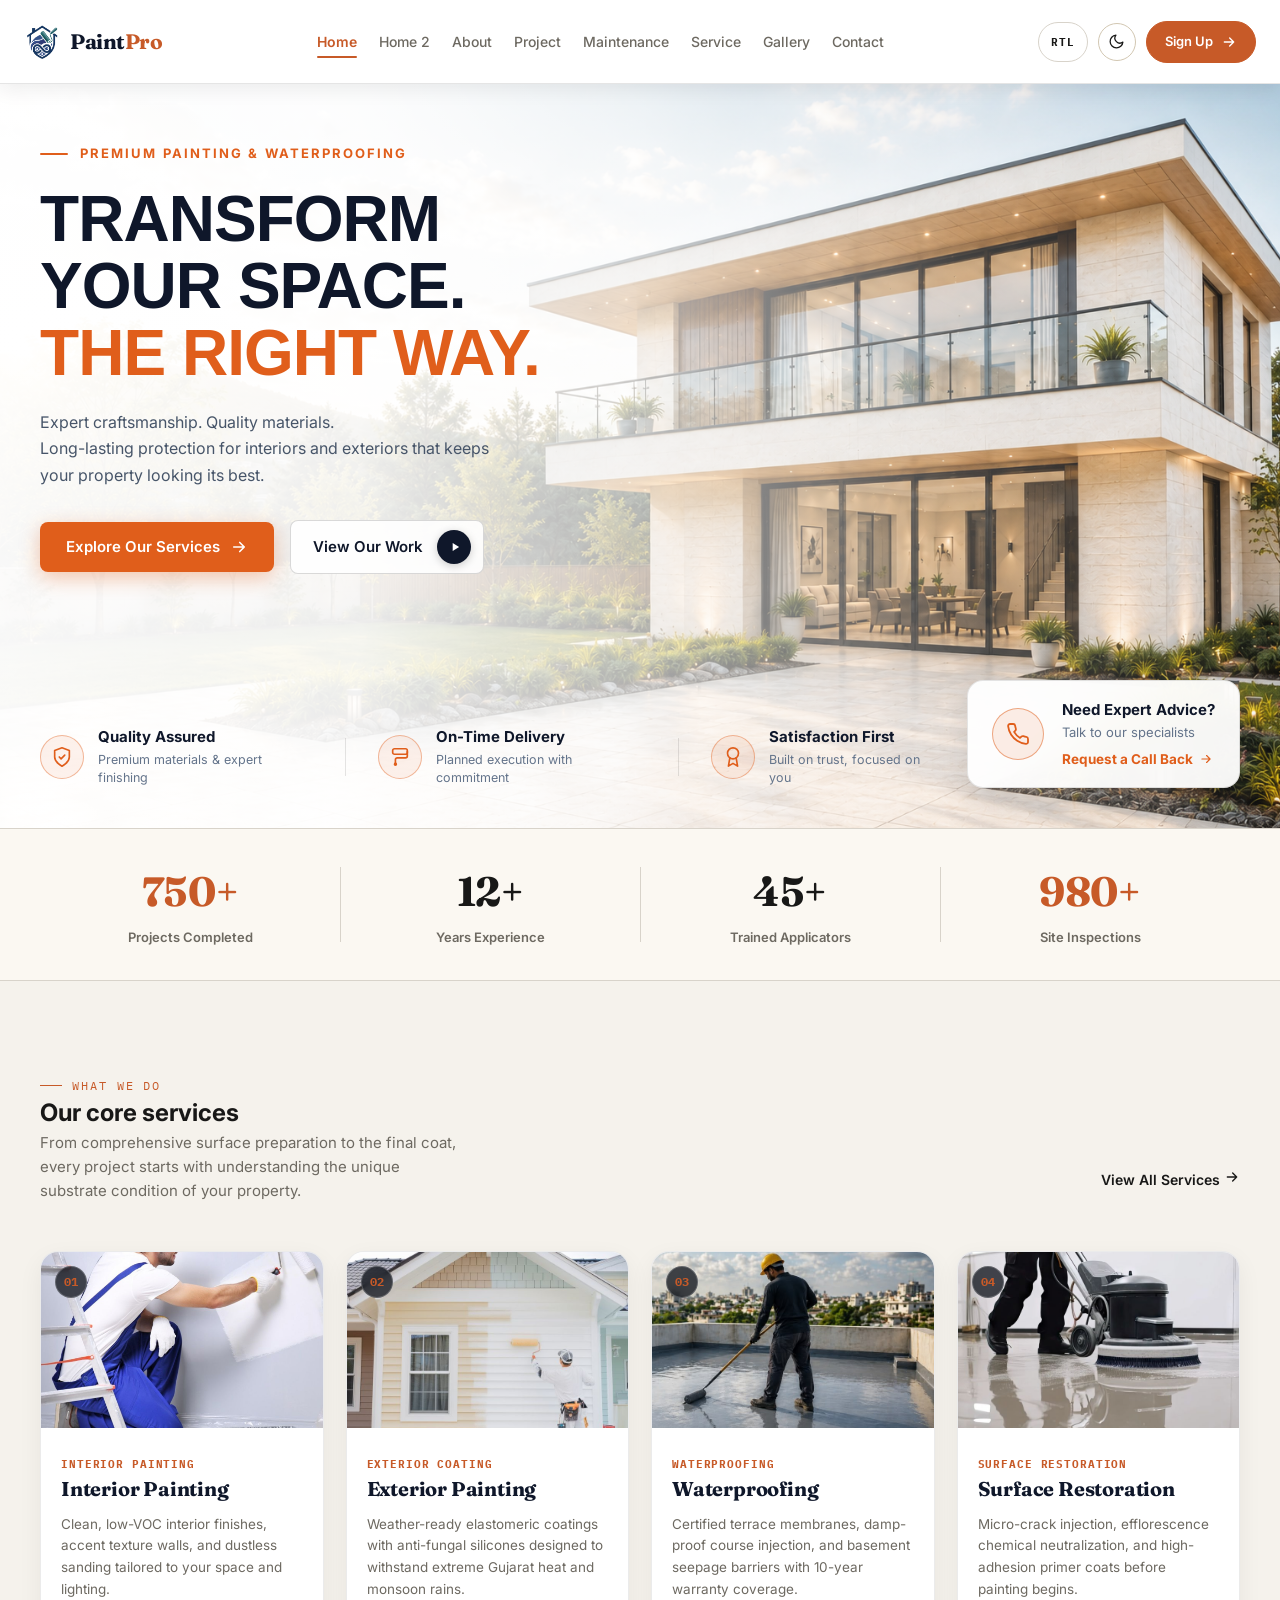
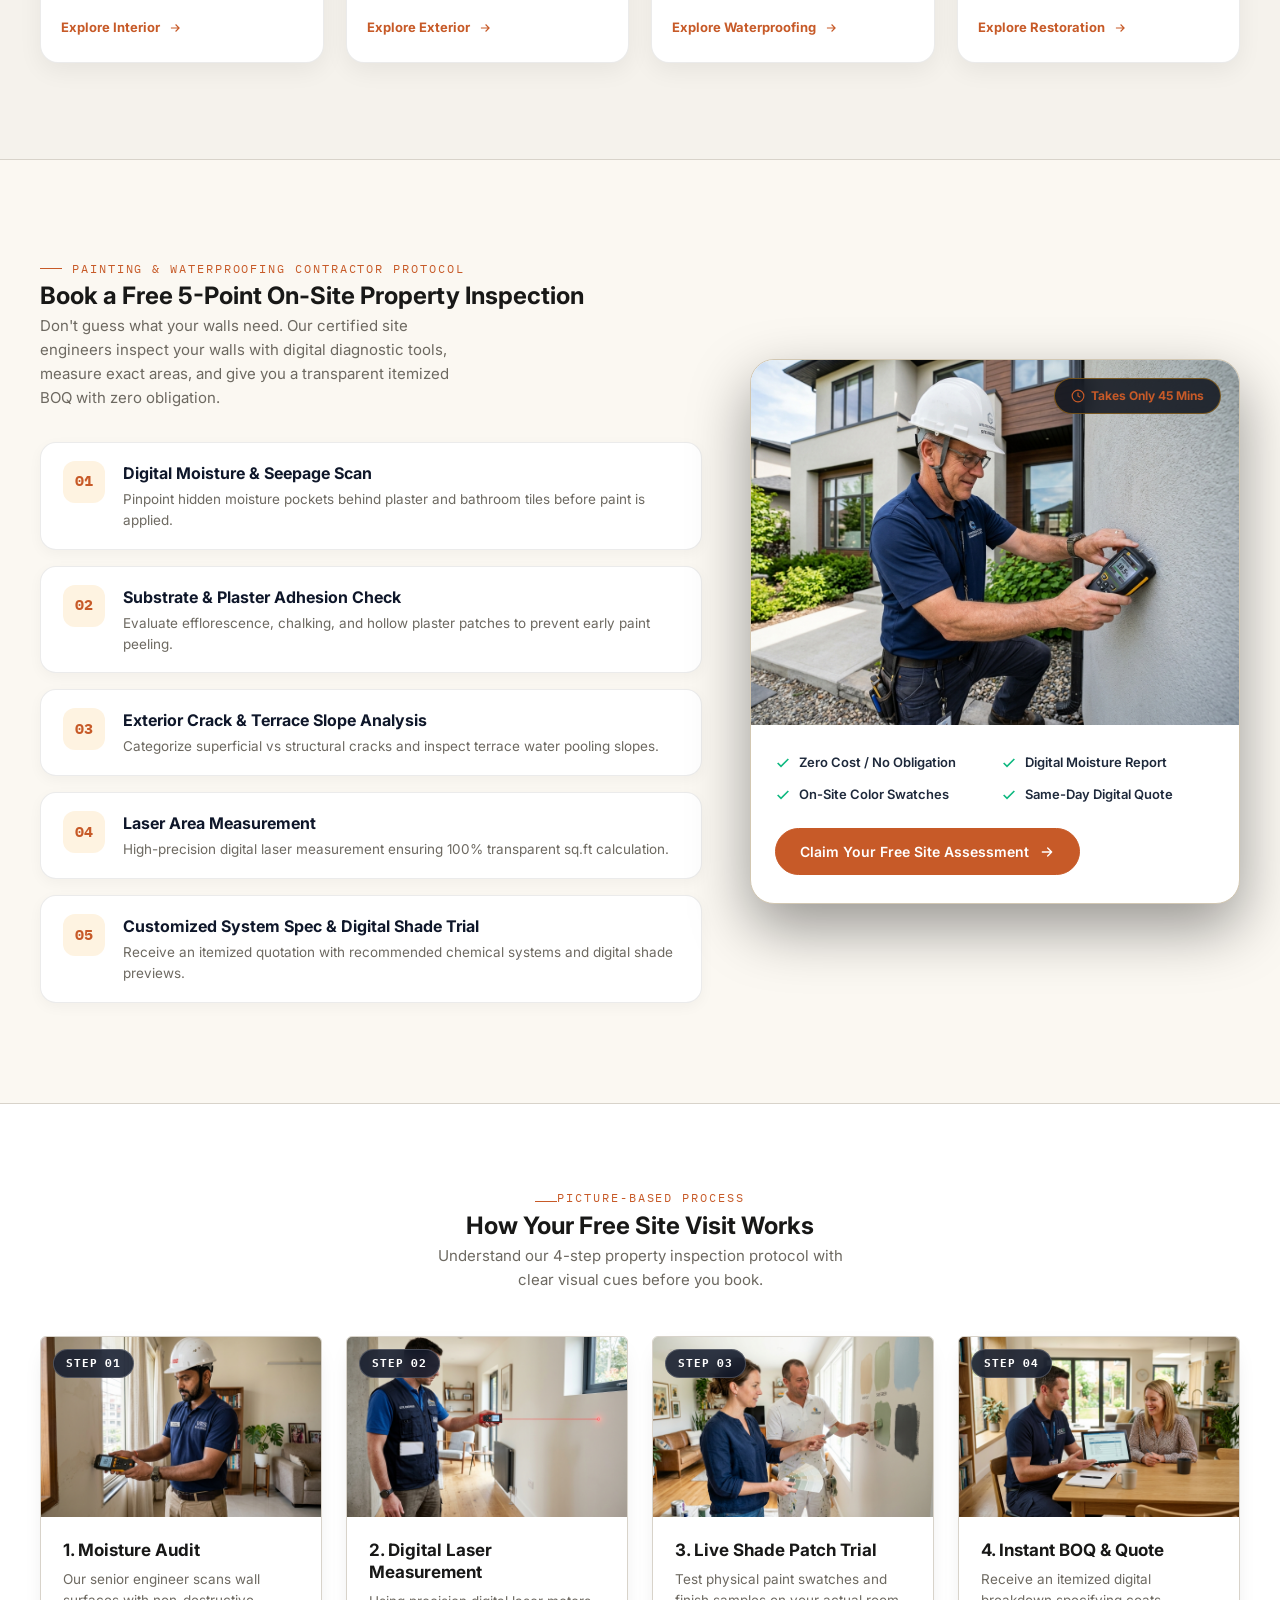
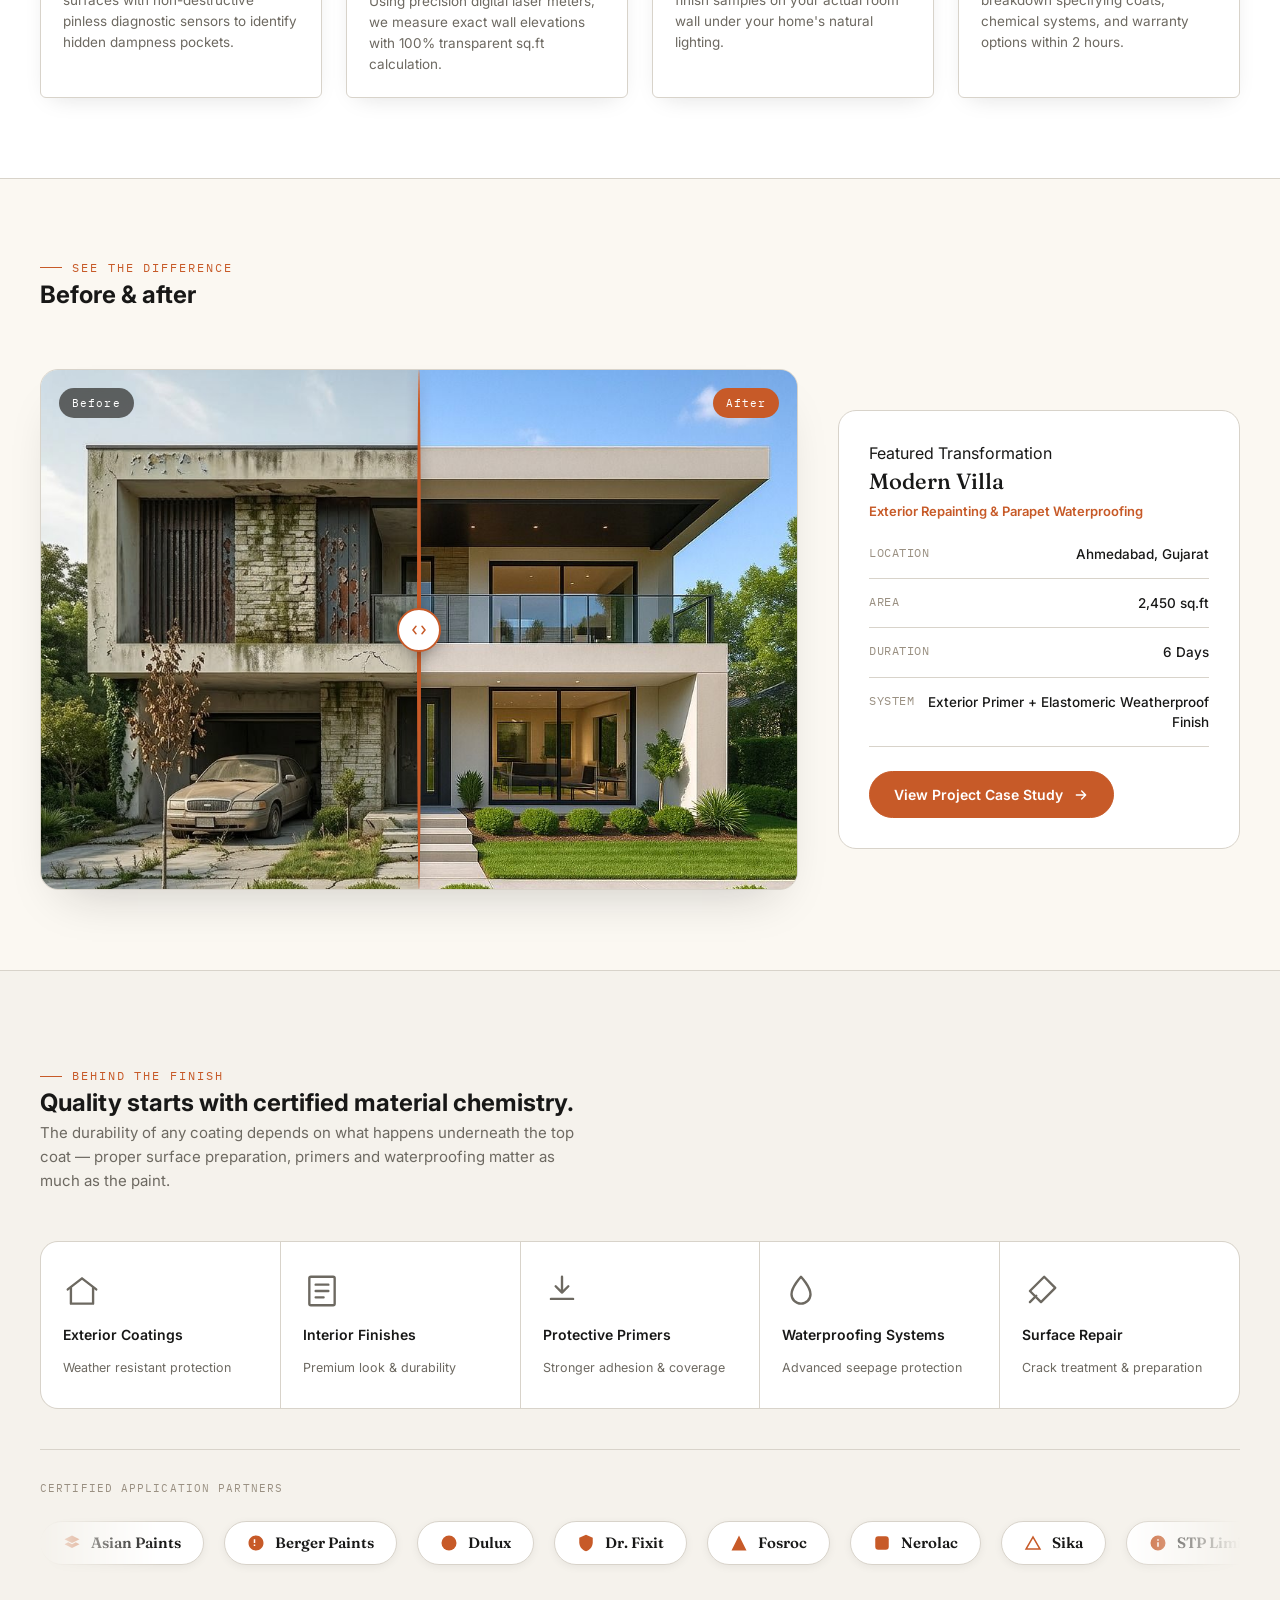
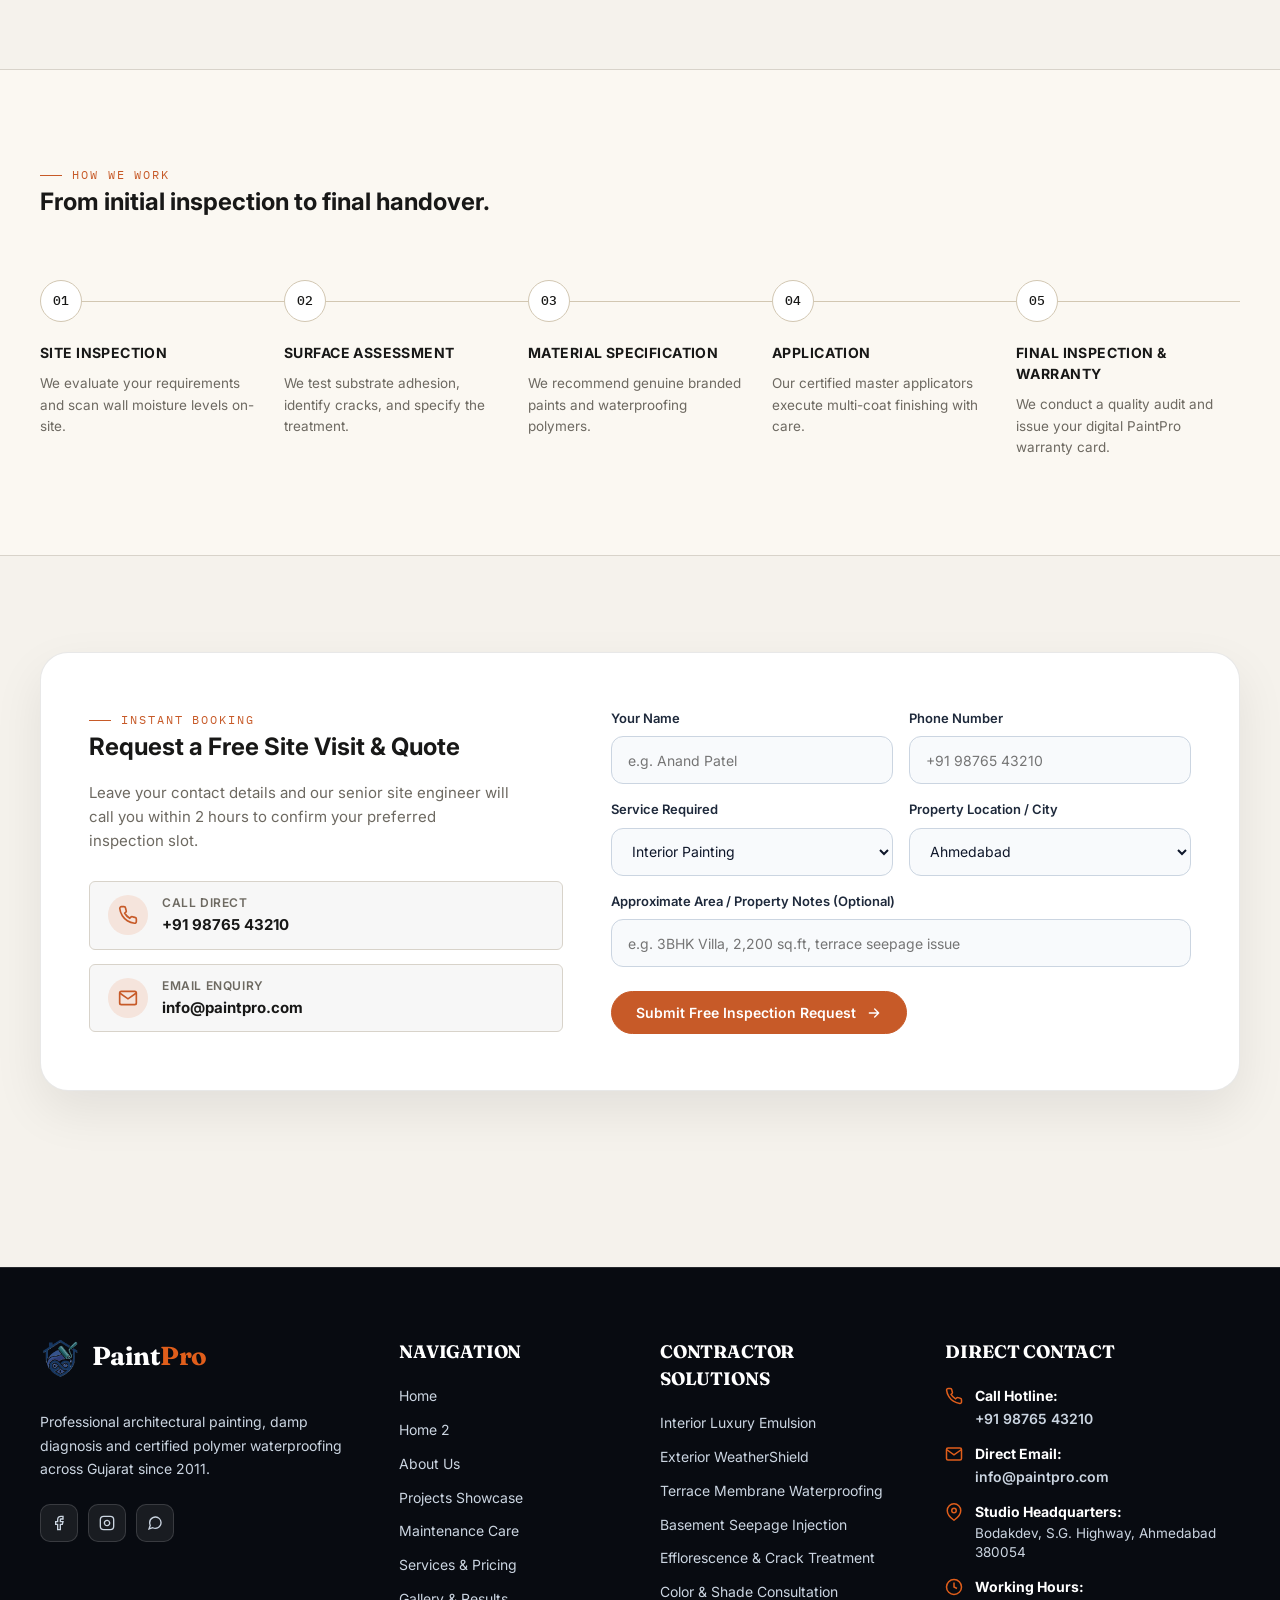
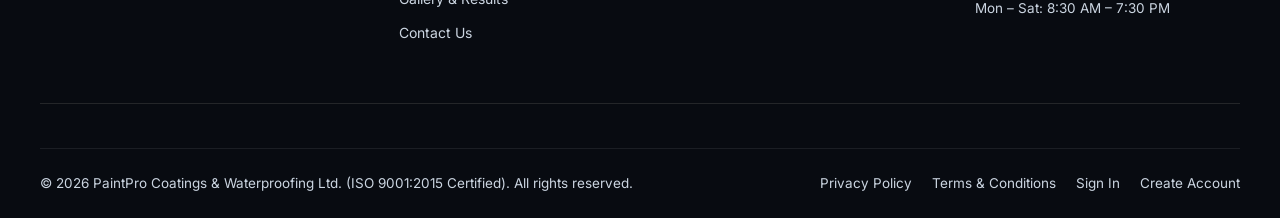
==== commit 6554f23c: "sign in and the sign up page fixed" ====
--- a/index.html
+++ b/index.html
@@ -38,10 +38,6 @@
         <svg class="icon-moon" viewBox="0 0 24 24" fill="none" stroke="currentColor" stroke-width="1.8" stroke-linecap="round" stroke-linejoin="round"><path d="M21 12.8A9 9 0 1 1 11.2 3a7 7 0 0 0 9.8 9.8Z"/></svg>
         <svg class="icon-sun" viewBox="0 0 24 24" fill="none" stroke="currentColor" stroke-width="1.8" stroke-linecap="round"><circle cx="12" cy="12" r="4"/><path d="M12 2v2M12 20v2M4.9 4.9l1.4 1.4M17.7 17.7l1.4 1.4M2 12h2M20 12h2M4.9 19.1l1.4-1.4M17.7 6.3l1.4-1.4"/></svg>
       </button>
-      <a href="login.html" class="nav-login-btn hide-mobile" aria-label="Sign In">
-        <svg viewBox="0 0 24 24" fill="none" stroke="currentColor" stroke-width="2" stroke-linecap="round" stroke-linejoin="round"><path d="M20 21v-2a4 4 0 0 0-4-4H8a4 4 0 0 0-4 4v2"/><circle cx="12" cy="7" r="4"/></svg>
-        <span>Sign In</span>
-      </a>
       <a href="signup.html" class="btn btn-primary hide-mobile">
         Sign Up
         <svg viewBox="0 0 24 24" fill="none" stroke="currentColor" stroke-width="2" stroke-linecap="round" stroke-linejoin="round"><path d="M5 12h14M13 6l6 6-6 6"/></svg>
@@ -76,10 +72,6 @@
   </div>
 
   <div class="mobile-auth-actions">
-    <a href="login.html" class="nav-login-btn">
-      <svg viewBox="0 0 24 24" fill="none" stroke="currentColor" stroke-width="2" style="width:16px;height:16px;"><path d="M20 21v-2a4 4 0 0 0-4-4H8a4 4 0 0 0-4 4v2"/><circle cx="12" cy="7" r="4"/></svg>
-      <span>Sign In</span>
-    </a>
     <a href="signup.html" class="btn btn-primary btn-block">Sign Up</a>
   </div>
 </div>
--- a/css/global.css
+++ b/css/global.css
@@ -8589,5 +8589,385 @@
   }
 }
 
-
-
+/* ==========================================================================
+   ABOUT PAGE STYLING & OUR STANDARD GRID ALIGNMENT FIX
+   ========================================================================== */
+.ab-hero-clean {
+  padding: 100px 0 60px !important;
+  text-align: center !important;
+}
+
+.ab-identity-grid {
+  display: grid !important;
+  grid-template-columns: 1fr 1.1fr !important;
+  gap: 48px !important;
+  align-items: center !important;
+}
+
+.ab-identity-media {
+  border-radius: var(--radius-lg, 16px) !important;
+  overflow: hidden !important;
+  box-shadow: var(--shadow-md, 0 12px 32px rgba(0,0,0,0.08)) !important;
+  border: 1px solid var(--border, rgba(0,0,0,0.08)) !important;
+  height: 420px !important;
+}
+
+.ab-identity-media img {
+  width: 100% !important;
+  height: 100% !important;
+  object-fit: cover !important;
+  display: block !important;
+}
+
+.ab-details-grid {
+  display: grid !important;
+  grid-template-columns: repeat(3, 1fr) !important;
+  gap: 24px !important;
+  margin-top: 36px !important;
+}
+
+.ab-detail-item {
+  position: relative !important;
+  height: 220px !important;
+  border-radius: var(--radius-md, 14px) !important;
+  overflow: hidden !important;
+  border: 1px solid var(--border, rgba(0, 0, 0, 0.08)) !important;
+  box-shadow: var(--shadow-sm, 0 4px 12px rgba(0,0,0,0.04)) !important;
+}
+
+@media (max-width: 640px) {
+  .visit-guide-grid {
+    grid-template-columns: 1fr;
+  }
+}
+
+/* ==========================================================================
+   HOME 2 UNIQUE IMAGE-BASED FREE VISIT SECTION
+   ========================================================================== */
+.home2-visit-section {
+  background: var(--surface-2, #f8fafc);
+  padding: 88px 0;
+  border-top: 1px solid var(--border, rgba(0, 0, 0, 0.08));
+  border-bottom: 1px solid var(--border, rgba(0, 0, 0, 0.08));
+}
+
+.home2-visit-banner {
+  background: var(--surface-card, #ffffff);
+  border: 1px solid var(--border, rgba(0, 0, 0, 0.08));
+  border-radius: var(--radius-lg, 20px);
+  padding: 48px;
+  box-shadow: var(--shadow-md, 0 12px 32px rgba(0, 0, 0, 0.06));
+}
+
+.home2-visit-header {
+  max-width: 720px;
+  margin: 0 auto 44px;
+  text-align: center;
+}
+
+.home2-visit-title {
+  font-size: 32px;
+  font-weight: 800;
+  color: var(--text, #0f172a);
+  margin: 12px 0 16px;
+  line-height: 1.25;
+}
+
+.home2-visit-sub {
+  font-size: 15px;
+  color: var(--text-muted, #64748b);
+  line-height: 1.6;
+}
+
+.home2-visit-grid {
+  display: grid;
+  grid-template-columns: repeat(4, 1fr);
+  gap: 24px;
+  margin-bottom: 40px;
+}
+
+.home2-visit-card {
+  background: var(--surface-1, #ffffff);
+  border: 1px solid var(--border, rgba(0, 0, 0, 0.08));
+  border-radius: var(--radius-md, 14px);
+  overflow: hidden;
+  transition: transform 0.3s ease, box-shadow 0.3s ease, border-color 0.3s ease;
+  display: flex;
+  flex-direction: column;
+}
+
+.home2-visit-card:hover {
+  transform: translateY(-6px);
+  border-color: var(--accent, #e05e1b);
+  box-shadow: var(--shadow-md, 0 12px 28px rgba(0, 0, 0, 0.1));
+}
+
+.home2-visit-media {
+  position: relative;
+  height: 175px;
+  overflow: hidden;
+  background: #0f172a;
+}
+
+.home2-visit-media img {
+  width: 100%;
+  height: 100%;
+  object-fit: cover;
+  transition: transform 0.5s ease;
+}
+
+.home2-visit-card:hover .home2-visit-media img {
+  transform: scale(1.08);
+}
+
+.home2-visit-step {
+  position: absolute;
+  top: 12px;
+  left: 12px;
+  background: rgba(224, 94, 27, 0.9);
+  backdrop-filter: blur(6px);
+  color: #ffffff;
+  font-family: var(--font-mono, monospace);
+  font-size: 11px;
+  font-weight: 700;
+  letter-spacing: 0.06em;
+  padding: 4px 12px;
+  border-radius: 999px;
+  z-index: 2;
+}
+
+.home2-visit-body {
+  padding: 20px;
+  display: flex;
+  flex-direction: column;
+  gap: 8px;
+  flex-grow: 1;
+}
+
+.home2-visit-body h3 {
+  font-size: 16.5px;
+  font-weight: 700;
+  color: var(--text, #0f172a);
+  line-height: 1.3;
+}
+
+.home2-visit-body p {
+  font-size: 13.5px;
+  color: var(--text-muted, #64748b);
+  line-height: 1.5;
+  margin: 0;
+}
+
+.home2-visit-cta-row {
+  display: flex;
+  align-items: center;
+  justify-content: center;
+  gap: 16px;
+  flex-wrap: wrap;
+}
+
+@media (max-width: 1024px) {
+  .home2-visit-grid {
+    grid-template-columns: repeat(2, 1fr);
+  }
+  .home2-visit-banner {
+    padding: 32px 24px;
+  }
+}
+
+@media (max-width: 640px) {
+  .home2-visit-grid {
+    grid-template-columns: 1fr;
+  }
+  .home2-visit-title {
+    font-size: 24px;
+  }
+}
+
+/* ==========================================================================
+   ABOUT PAGE STYLING & PRECISION UI/UX ALIGNMENT
+   ========================================================================== */
+.ab-hero-clean {
+  padding: 90px 0 50px !important;
+  text-align: center !important;
+}
+
+.ab-identity-grid {
+  display: grid !important;
+  grid-template-columns: 1fr 1.1fr !important;
+  gap: 48px !important;
+  align-items: stretch !important;
+}
+
+.ab-identity-media {
+  border-radius: var(--radius-lg, 16px) !important;
+  overflow: hidden !important;
+  box-shadow: var(--shadow-md, 0 12px 32px rgba(0,0,0,0.08)) !important;
+  border: 1px solid var(--border, rgba(0,0,0,0.08)) !important;
+  height: 100% !important;
+  min-height: 460px !important;
+  width: 100% !important;
+}
+
+.ab-identity-media img {
+  width: 100% !important;
+  height: 100% !important;
+  object-fit: cover !important;
+  display: block !important;
+}
+
+.ab-details-grid {
+  display: grid !important;
+  grid-template-columns: repeat(3, 1fr) !important;
+  gap: 24px !important;
+  margin-top: 36px !important;
+}
+
+.ab-detail-item {
+  position: relative !important;
+  height: 240px !important;
+  width: 100% !important;
+  border-radius: var(--radius-md, 14px) !important;
+  overflow: hidden !important;
+  border: 1px solid var(--border, rgba(0, 0, 0, 0.08)) !important;
+  box-shadow: var(--shadow-sm, 0 4px 12px rgba(0,0,0,0.04)) !important;
+  transition: transform 0.3s ease, box-shadow 0.3s ease, border-color 0.3s ease !important;
+}
+
+.ab-detail-item:hover {
+  transform: translateY(-4px) !important;
+  border-color: var(--accent, #e05e1b) !important;
+  box-shadow: var(--shadow-md, 0 12px 28px rgba(0,0,0,0.1)) !important;
+}
+
+.ab-detail-item img {
+  width: 100% !important;
+  height: 100% !important;
+  object-fit: cover !important;
+  display: block !important;
+  transition: transform 0.4s ease !important;
+}
+
+.ab-detail-item:hover img {
+  transform: scale(1.06) !important;
+}
+
+.ab-detail-cap {
+  position: absolute !important;
+  inset: auto 0 0 0 !important;
+  padding: 16px 18px !important;
+  background: linear-gradient(to top, rgba(15, 23, 42, 0.94) 0%, rgba(15, 23, 42, 0.45) 70%, transparent 100%) !important;
+  color: #ffffff !important;
+  display: flex !important;
+  flex-direction: column !important;
+  gap: 3px !important;
+  z-index: 5 !important;
+}
+
+.ab-detail-cap b {
+  font-family: var(--font-body, 'Inter', sans-serif) !important;
+  font-size: 15px !important;
+  font-weight: 700 !important;
+  color: #ffffff !important;
+  letter-spacing: 0.02em !important;
+}
+
+.ab-detail-cap span {
+  font-family: var(--font-body, 'Inter', sans-serif) !important;
+  font-size: 12.5px !important;
+  color: #cbd5e1 !important;
+  line-height: 1.4 !important;
+}
+
+/* Typography & Section Heading Normalization (Fix Oversized & Overlapping Text) */
+.ab-culture-heading,
+.ab-promise-heading {
+  font-family: var(--font-body, 'Inter', sans-serif) !important;
+  font-size: 32px !important;
+  font-weight: 800 !important;
+  line-height: 1.3 !important;
+  letter-spacing: -0.01em !important;
+  color: #ffffff !important;
+}
+
+.ab-culture-item b {
+  font-family: var(--font-body, 'Inter', sans-serif) !important;
+  font-size: 18px !important;
+  font-weight: 700 !important;
+  color: #ffffff !important;
+}
+
+.ab-promise {
+  padding: 90px 0 !important;
+  position: relative !important;
+}
+
+.ab-promise-words {
+  display: flex !important;
+  align-items: center !important;
+  justify-content: center !important;
+  gap: 16px !important;
+  margin: 32px 0 20px !important;
+  flex-wrap: wrap !important;
+}
+
+.ab-promise-word {
+  font-family: var(--font-body, 'Inter', sans-serif) !important;
+  font-size: 14.5px !important;
+  font-weight: 800 !important;
+  letter-spacing: 0.12em !important;
+  text-transform: uppercase !important;
+  color: #ffffff !important;
+  background: rgba(255, 255, 255, 0.12) !important;
+  border: 1px solid rgba(255, 255, 255, 0.22) !important;
+  padding: 8px 22px !important;
+  border-radius: 999px !important;
+  backdrop-filter: blur(8px) !important;
+}
+
+.ab-promise-dot {
+  display: none !important;
+}
+
+.ab-promise-fine {
+  font-size: 13.5px !important;
+  color: #cbd5e1 !important;
+  margin-top: 18px !important;
+  position: relative !important;
+  z-index: 2 !important;
+}
+
+@media (max-width: 1024px) {
+  .ab-identity-grid {
+    grid-template-columns: 1fr !important;
+  }
+  .ab-details-grid {
+    grid-template-columns: repeat(2, 1fr) !important;
+  }
+}
+
+@media (max-width: 640px) {
+  .ab-details-grid {
+    grid-template-columns: 1fr !important;
+  }
+  .ab-culture-heading,
+  .ab-promise-heading {
+    font-size: 24px !important;
+  }
+}
+
+/* ==========================================================================
+   AUTH FORM INPUT PADDING & ICON REMOVAL FIX
+   ========================================================================== */
+.auth-input {
+  padding-left: 16px !important;
+}
+
+.auth-badge {
+  display: none !important;
+}
+
+.field-icon {
+  display: none !important;
+}
+
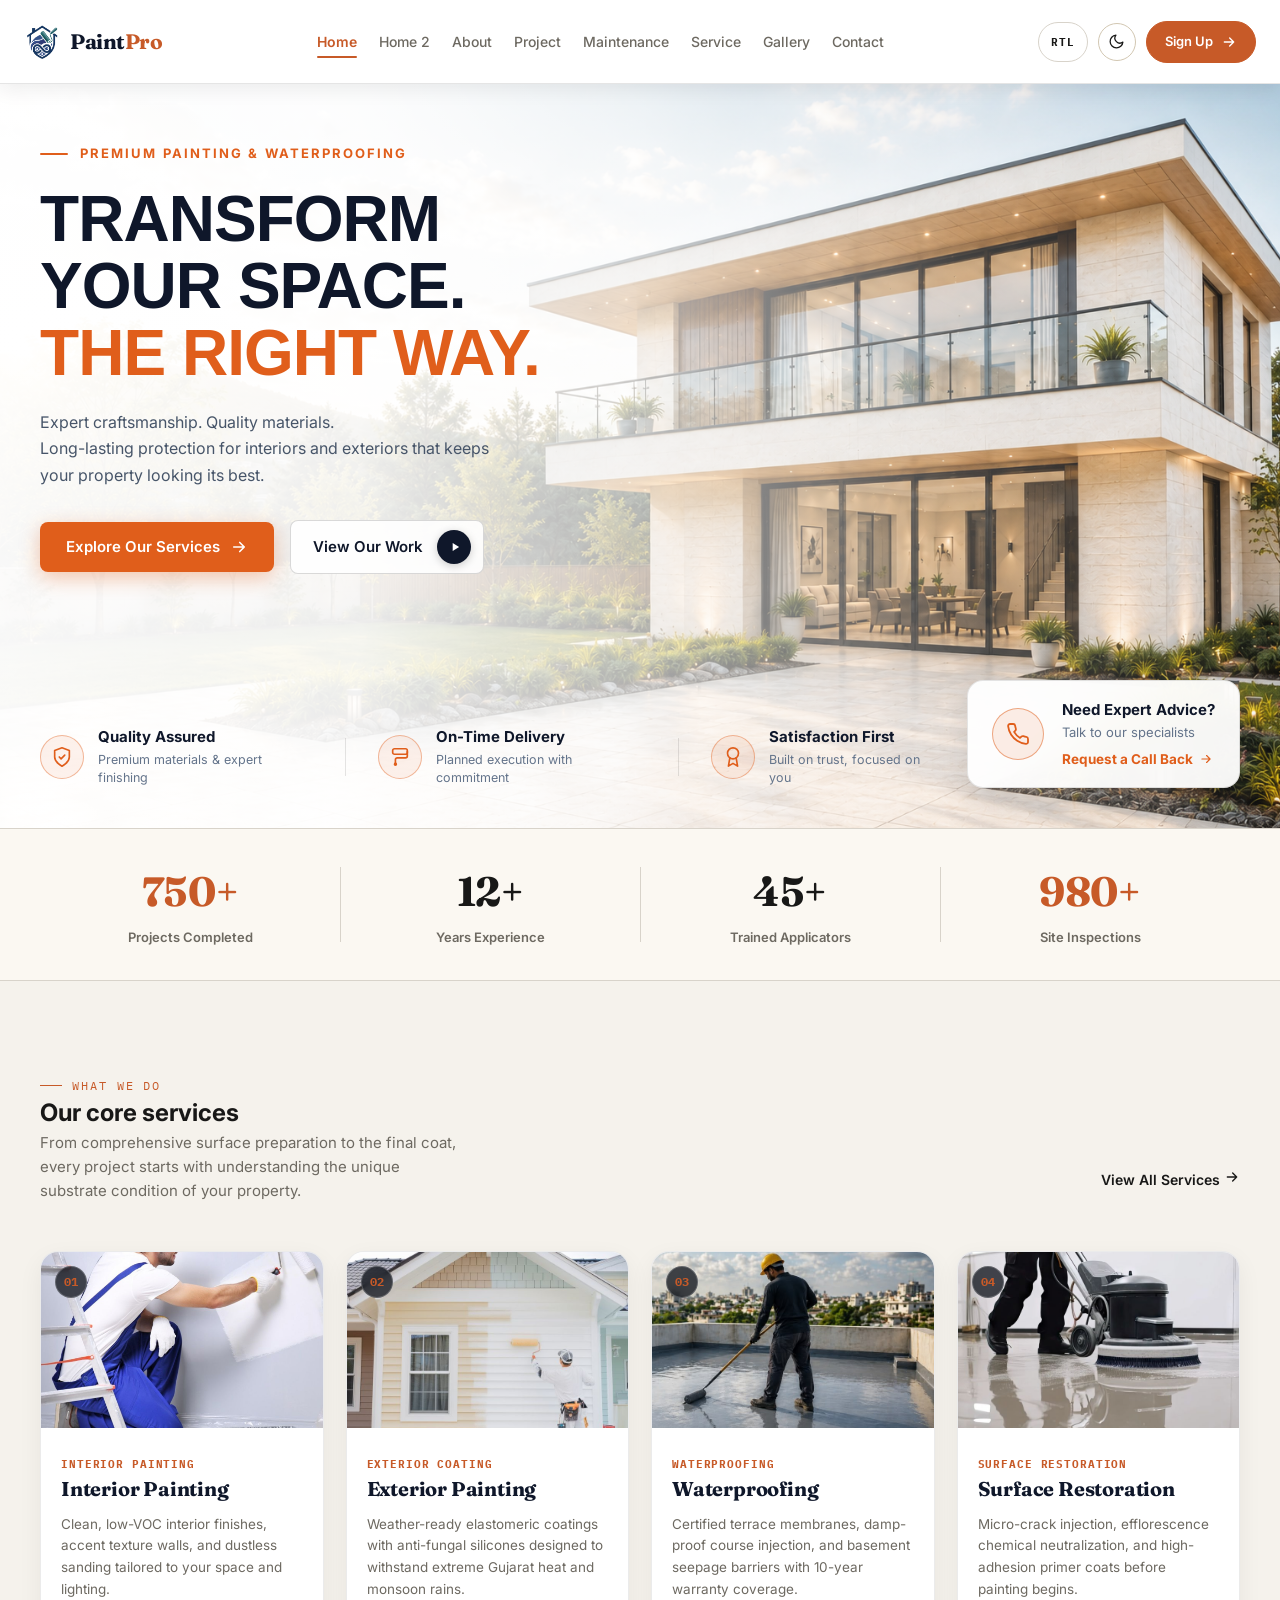
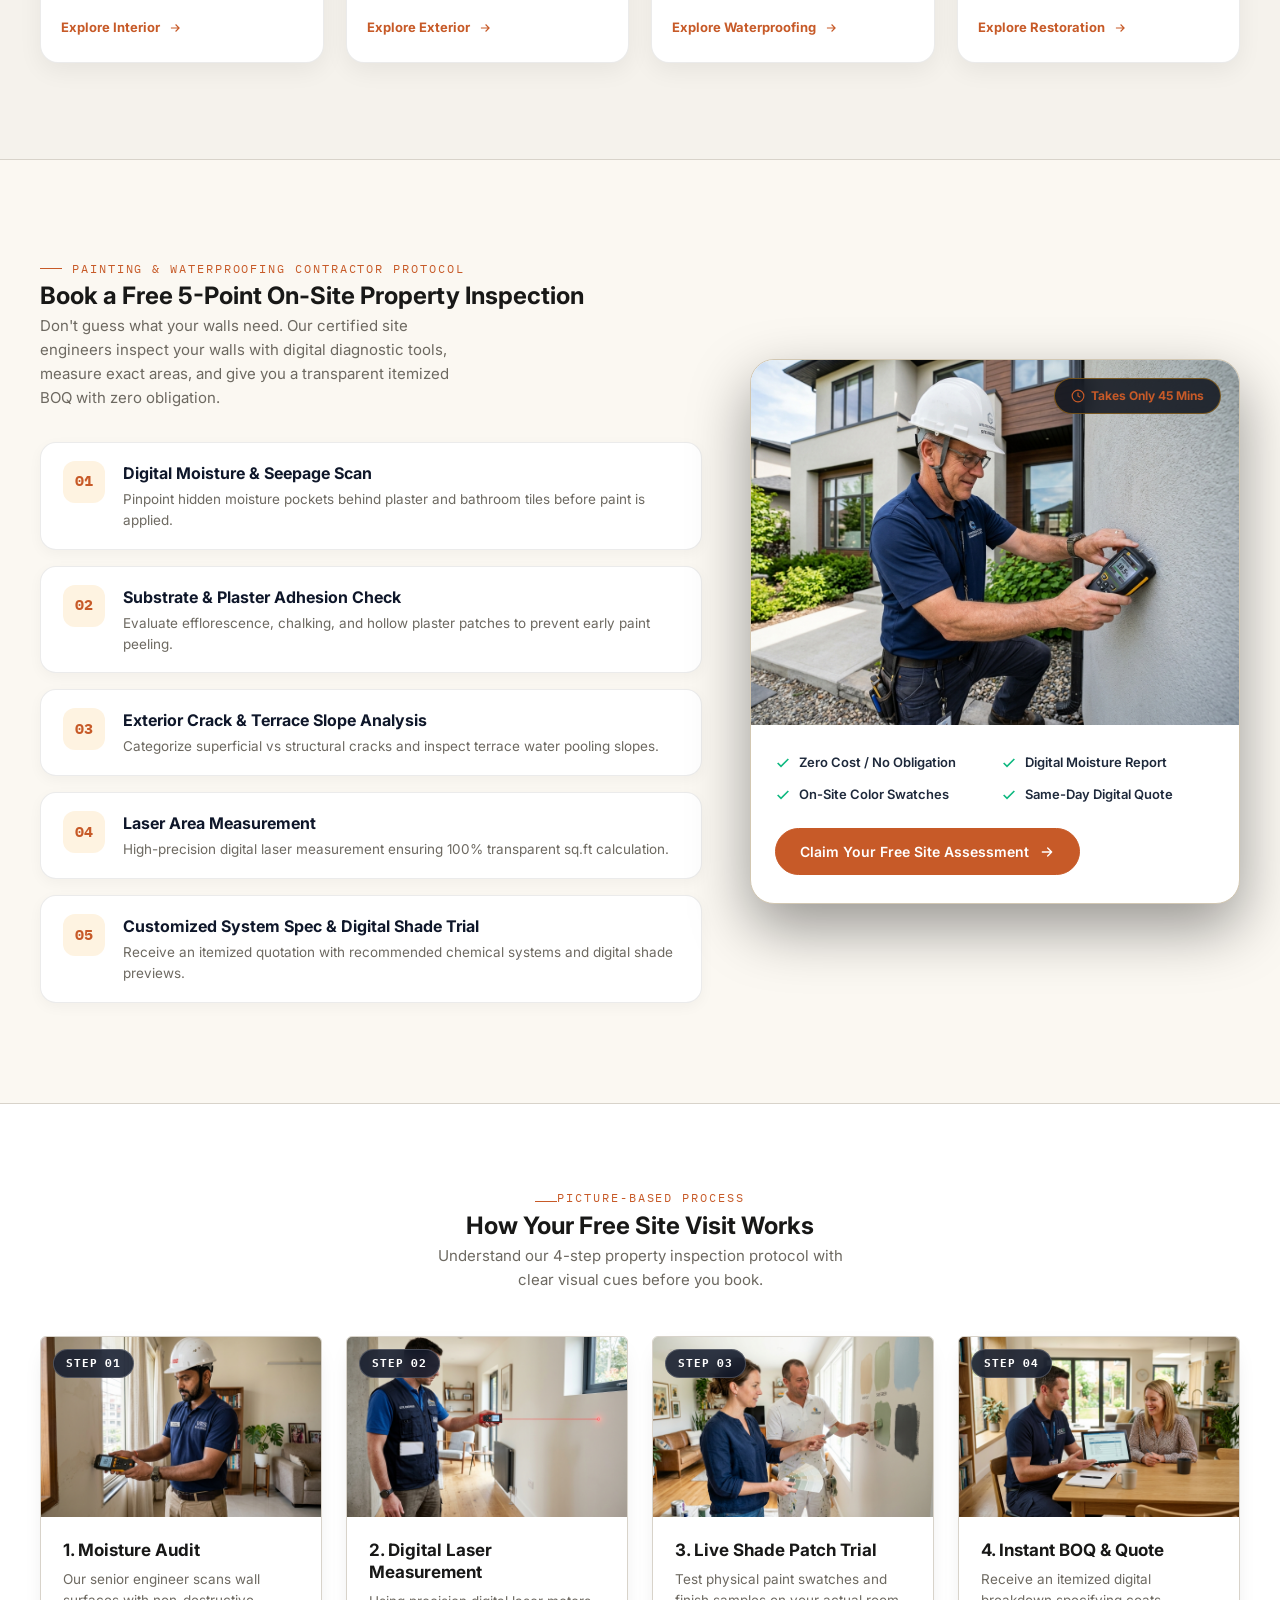
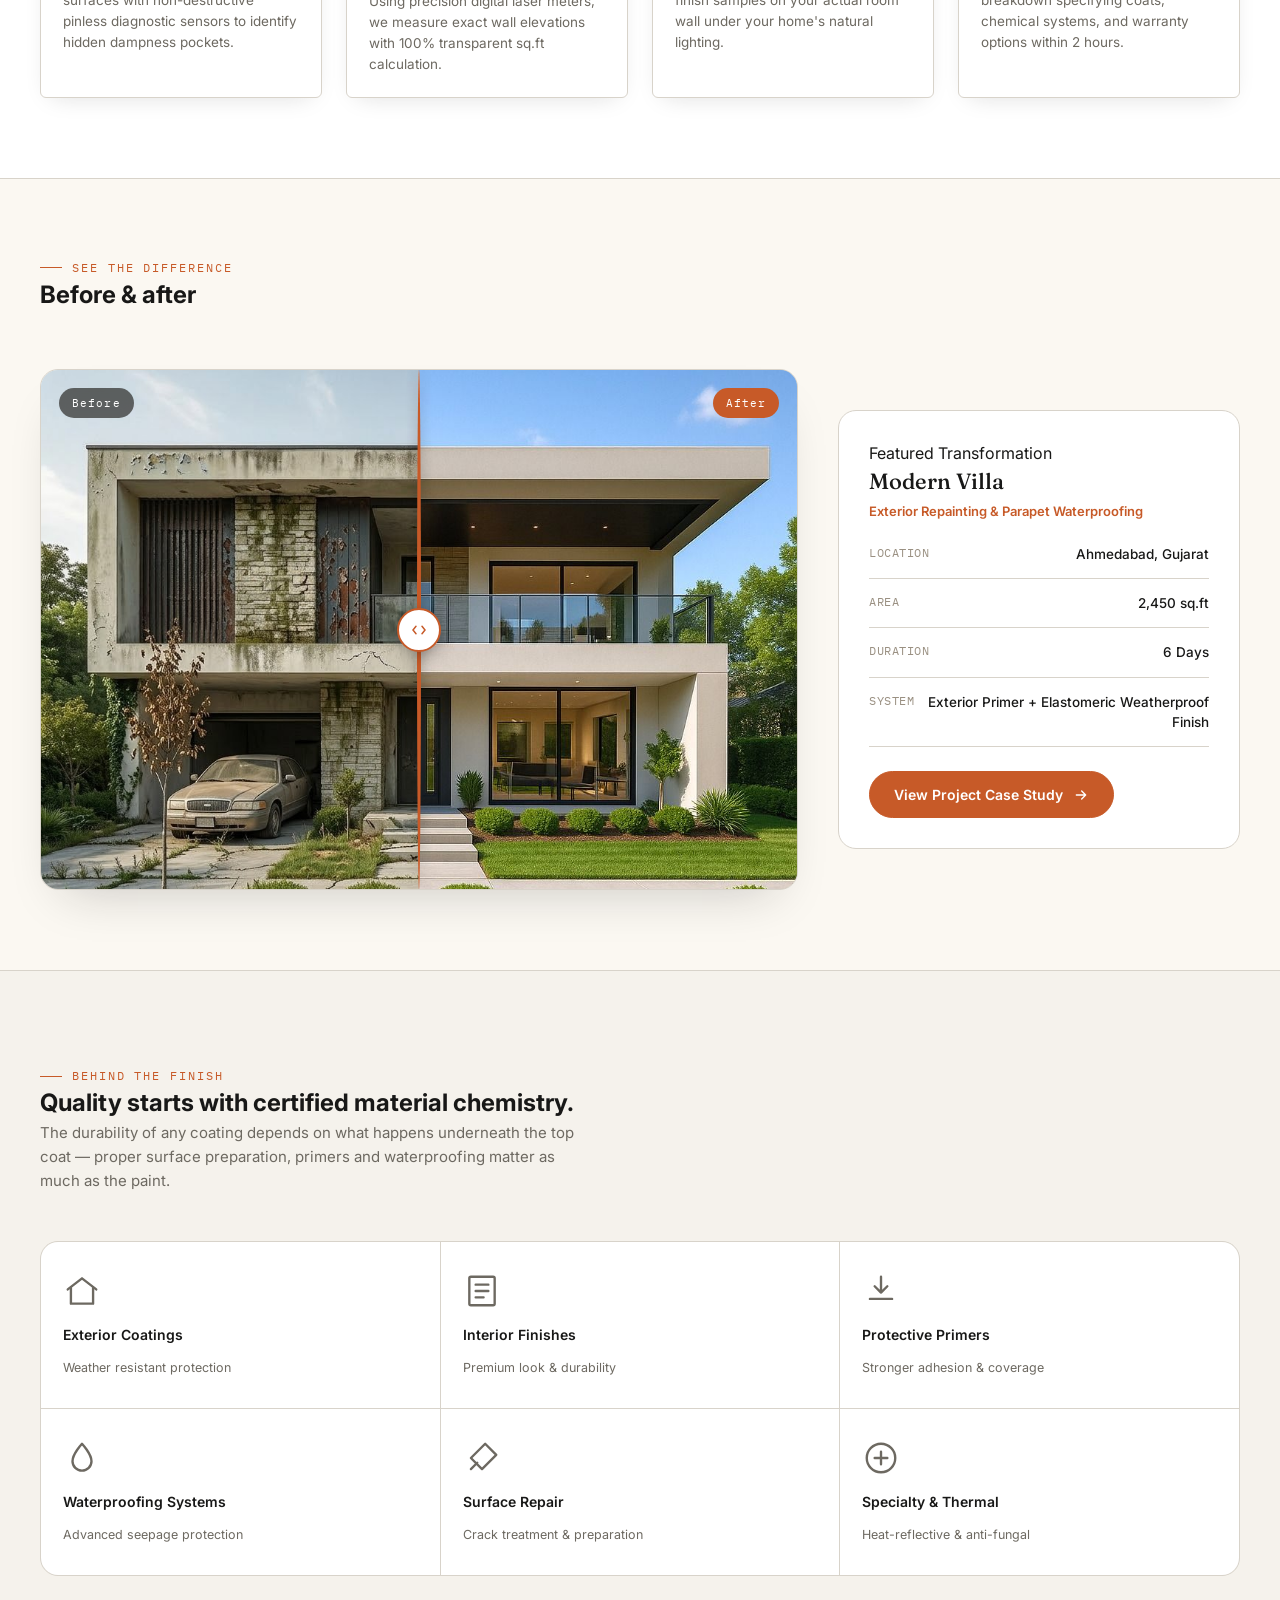
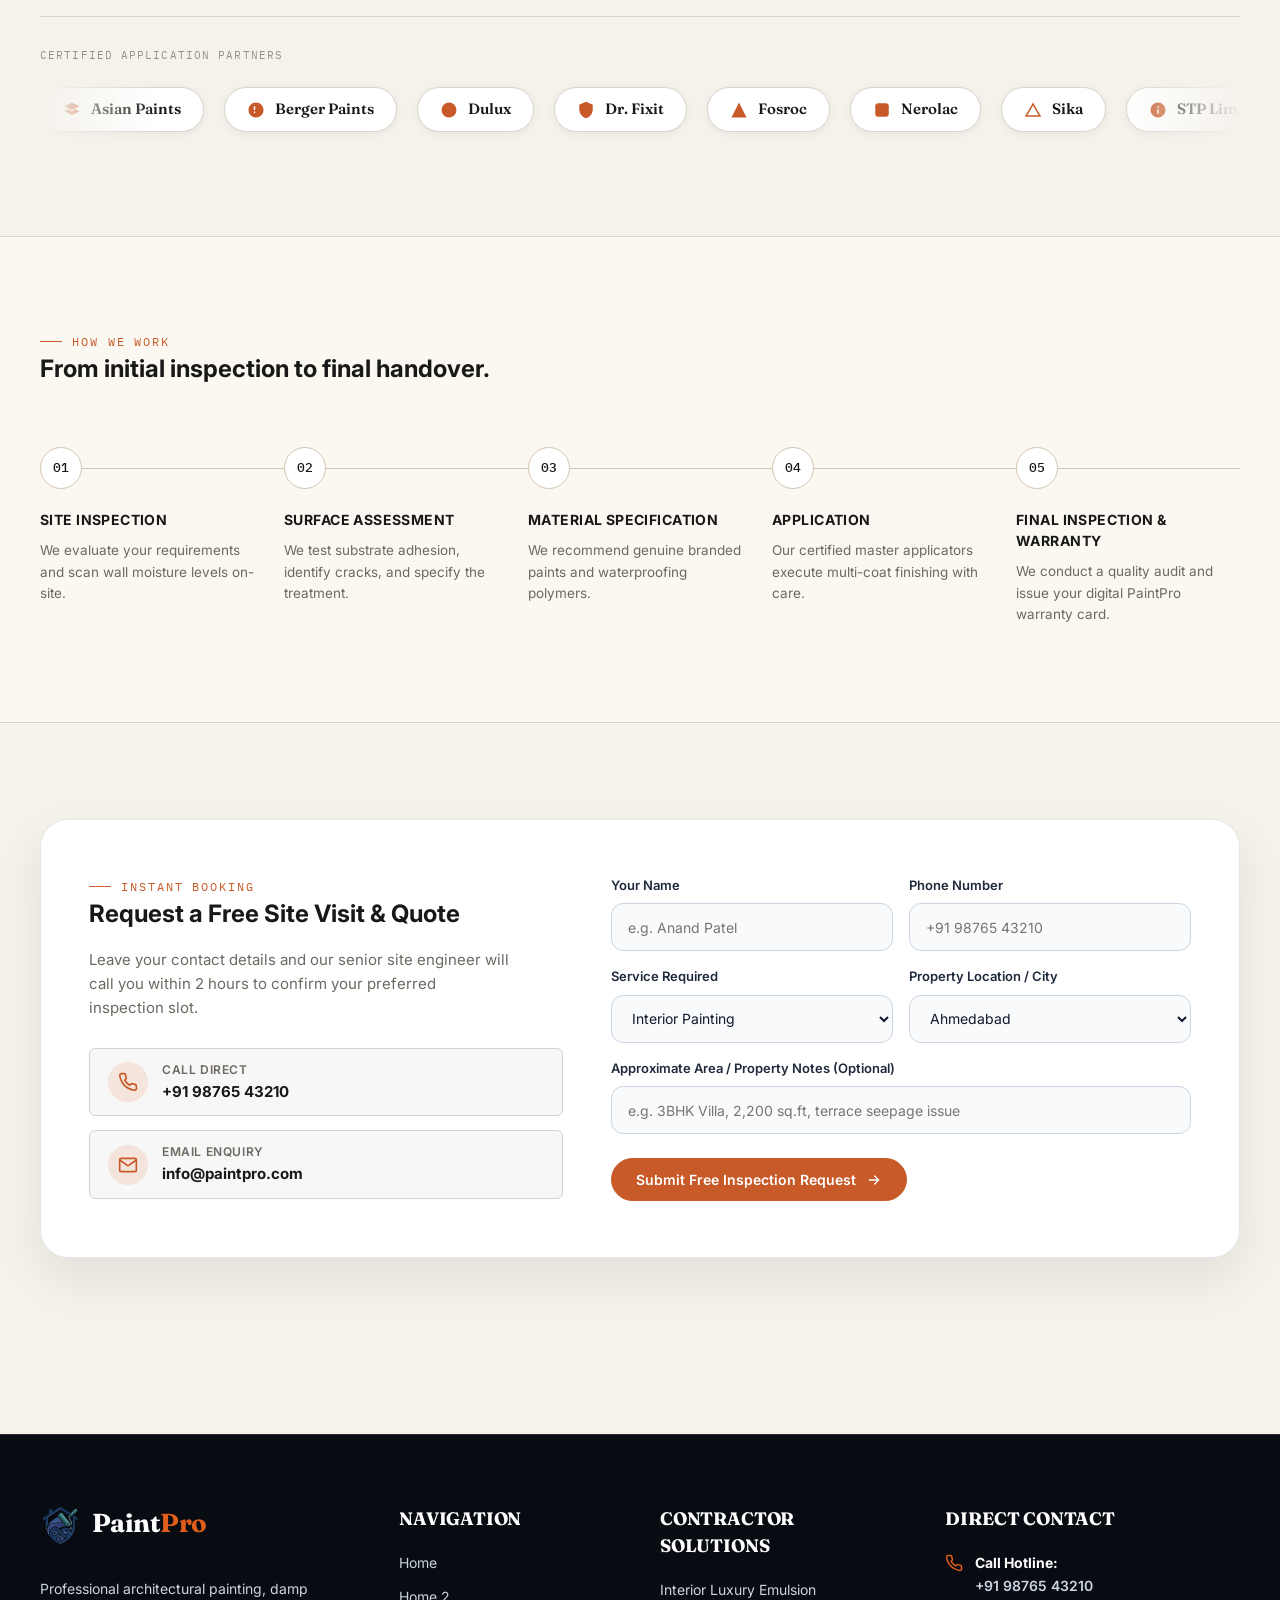
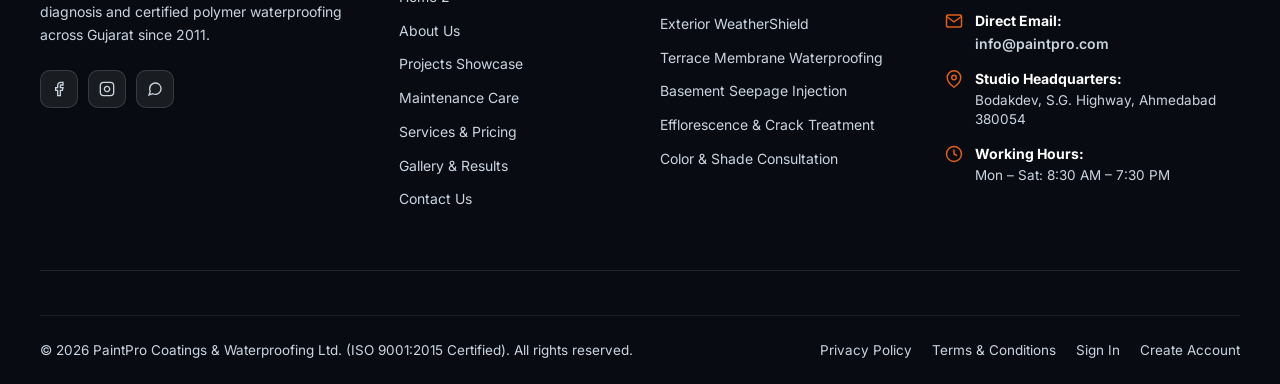
==== commit 1805e95e: "irrlevent errrs in the home page fixed" ====
--- a/index.html
+++ b/index.html
@@ -51,6 +51,15 @@
 
 <!-- Mobile panel -->
 <div class="mobile-panel" id="mobilePanel" data-nav-overlay>
+  <div class="mobile-panel-header">
+    <a href="index.html" class="brand" aria-label="PaintPro">
+      <img src="Assets/Logo.png" alt="PaintPro Logo" class="brand-logo-img">
+      <span class="brand-name">Paint<em>Pro</em></span>
+    </a>
+    <button class="mobile-close-btn" data-menu-close aria-label="Close menu" onclick="toggleMobileMenu(event)">
+      <svg viewBox="0 0 24 24" fill="none" stroke="currentColor" stroke-width="2"><path d="M18 6L6 18M6 6l12 12"/></svg>
+    </button>
+  </div>
   <div class="mobile-nav-links">
     <a href="index.html" class="active">Home</a>
     <a href="home-2.html">Home 2</a>
@@ -176,7 +185,7 @@
           <div class="advisor-details">
             <strong class="advisor-head">Need Expert Advice?</strong>
             <span class="advisor-sub">Talk to our specialists</span>
-            <a href="#site-visit" class="advisor-link-action">
+            <a href="#contact" class="advisor-link-action">
               <span>Request a Call Back</span>
               <svg viewBox="0 0 24 24" fill="none" stroke="currentColor" stroke-width="2" stroke-linecap="round" stroke-linejoin="round" aria-hidden="true"><path d="M5 12h14M13 6l6 6-6 6"/></svg>
             </a>
@@ -541,6 +550,11 @@
           <b>Surface Repair</b>
           <span>Crack treatment &amp; preparation</span>
         </div>
+        <div class="material-item">
+          <span class="material-icon"><svg viewBox="0 0 24 24" fill="none" stroke="currentColor" stroke-width="1.5" stroke-linecap="round" stroke-linejoin="round"><circle cx="12" cy="12" r="9"/><path d="M12 8v8M8 12h8"/></svg></span>
+          <b>Specialty &amp; Thermal</b>
+          <span>Heat-reflective &amp; anti-fungal</span>
+        </div>
       </div>
 
       <div class="brand-strip reveal">
@@ -657,7 +671,7 @@
   </section>
 
   <!-- ============ INTERACTIVE FREE SITE VISIT & QUOTE REQUEST FORM ============ -->
-  <section class="home-quote-section" id="quote-form">
+  <section class="home-quote-section" id="contact">
     <div class="container">
       <div class="quote-box-wrap reveal">
         <div>
--- a/css/global.css
+++ b/css/global.css
@@ -7,23 +7,23 @@
 @import url('https://fonts.googleapis.com/css2?family=Fraunces:ital,opsz,wght@0,9..144,300;0,9..144,400;0,9..144,500;0,9..144,600;0,9..144,700;1,9..144,400;1,9..144,500&family=Inter:wght@400;500;600;700&family=IBM+Plex+Mono:wght@400;500&display=swap');
 
 /* ---------- Tokens ---------- */
-:root{
-  --bg:#F5F2EC;
-  --surface:#FFFFFF;
-  --text:#181817;
-  --muted:#6D6961;
-  --border:#D8D3CA;
-  --accent:#C75A28;
-  --accent-ink:#FFFFFF;
-
-  --shadow: 0 24px 48px -24px rgba(24,24,23,.22);
-  --shadow-sm: 0 8px 24px -12px rgba(24,24,23,.18);
+:root {
+  --bg: #F5F2EC;
+  --surface: #FFFFFF;
+  --text: #181817;
+  --muted: #6D6961;
+  --border: #D8D3CA;
+  --accent: #C75A28;
+  --accent-ink: #FFFFFF;
+
+  --shadow: 0 24px 48px -24px rgba(24, 24, 23, .22);
+  --shadow-sm: 0 8px 24px -12px rgba(24, 24, 23, .18);
 
   --radius-xs: 2px;
   --radius-sm: 4px;
   --radius-md: 6px;
 
-  --ease: cubic-bezier(.22,.61,.36,1);
+  --ease: cubic-bezier(.22, .61, .36, 1);
   --dur-s: 300ms;
   --dur-m: 500ms;
   --dur-l: 700ms;
@@ -38,127 +38,219 @@
   --nav-h: 84px;
 }
 
-[data-theme="dark"]{
-  --bg:#11110F;
-  --surface:#1B1A18;
-  --text:#F4F0E8;
-  --muted:#AAA59D;
-  --border:#36332F;
-  --accent:#D76A34;
-  --accent-ink:#11110F;
-
-  --shadow: 0 32px 64px -24px rgba(0,0,0,.55);
-  --shadow-sm: 0 12px 28px -14px rgba(0,0,0,.5);
+[data-theme="dark"] {
+  --bg: #11110F;
+  --surface: #1B1A18;
+  --text: #F4F0E8;
+  --muted: #AAA59D;
+  --border: #36332F;
+  --accent: #D76A34;
+  --accent-ink: #11110F;
+
+  --shadow: 0 32px 64px -24px rgba(0, 0, 0, .55);
+  --shadow-sm: 0 12px 28px -14px rgba(0, 0, 0, .5);
 }
 
 /* ---------- Reset ---------- */
-*,*::before,*::after{ box-sizing:border-box; }
-html{ scroll-behavior:smooth; }
-@media (prefers-reduced-motion:reduce){
-  html{ scroll-behavior:auto; }
-  *,*::before,*::after{ animation-duration:.001ms !important; animation-iteration-count:1 !important; transition-duration:.001ms !important; scroll-behavior:auto !important; }
-}
-body{
-  margin:0;
-  background:var(--bg);
-  color:var(--text);
-  font-family:var(--font-body);
-  font-size:16px;
-  line-height:1.5;
-  -webkit-font-smoothing:antialiased;
-  overflow-x:hidden;
-  transition:background var(--dur-m) var(--ease), color var(--dur-m) var(--ease);
-}
-img{ max-width:100%; display:block; }
-a{ color:inherit; text-decoration:none; }
-button{ font-family:inherit; cursor:pointer; }
-ul{ margin:0; padding:0; list-style:none; }
-h1,h2,h3,h4,p{ margin:0; }
-input,select{ font-family:inherit; }
-
-:focus-visible{
-  outline:2px solid var(--accent);
-  outline-offset:3px;
-  border-radius:2px;
-}
-
-.container{
-  width:100%;
-  max-width:var(--container);
-  margin:0 auto;
-  padding:0 var(--gutter);
-}
-
-.eyebrow{
-  font-family:var(--font-mono);
-  font-size:12px;
-  letter-spacing:.16em;
-  text-transform:uppercase;
-  color:var(--accent);
-  display:flex;
-  align-items:center;
-  gap:10px;
-}
-.eyebrow::before{
-  content:"";
-  width:22px; height:1px;
-  background:var(--accent);
-  display:inline-block;
-}
-.eyebrow.no-rule::before{ display:none; }
-
-.section-head{
-  display:flex;
-  align-items:flex-end;
-  justify-content:space-between;
-  gap:32px;
-  margin-bottom:48px;
-  flex-wrap:wrap;
-}
-.section-title{
-  font-family:var(--font-display);
-  font-weight:500;
-  font-size:clamp(30px, 3.6vw, 52px);
-  line-height:1.05;
-  letter-spacing:-.01em;
-  margin-top:14px;
-}
-.section-sub{
-  font-size:15px;
-  color:var(--muted);
-  max-width:420px;
-  line-height:1.6;
-}
-
-.btn{
-  display:inline-flex;
-  align-items:center;
-  gap:10px;
-  font-family:var(--font-body, 'Inter', -apple-system, sans-serif);
-  font-size:14px;
-  font-weight:600;
-  letter-spacing:normal;
-  text-transform:none;
-  padding:12px 24px;
-  border-radius:999px;
-  border:1px solid transparent;
-  min-height:42px;
-  transition:all var(--dur-s) var(--ease);
-  white-space:nowrap;
-  text-decoration:none;
-}
-.btn svg{ width:16px; height:16px; transition:transform var(--dur-s) var(--ease); flex-shrink:0; }
-.btn:hover svg{ transform:translateX(4px); }
-.btn-primary{ background:var(--accent); color:var(--accent-ink); border-color:var(--accent); }
-.btn-primary:hover{ background:transparent; color:var(--accent); }
-.btn-outline{ background:transparent; color:var(--text); border-color:var(--border); }
-.btn-outline:hover{ border-color:var(--accent); color:var(--accent); }
-.btn-ghost{ background:transparent; color:var(--text); border:none; padding:8px 0; }
-.btn-ghost:hover{ color:var(--accent); }
+*,
+*::before,
+*::after {
+  box-sizing: border-box;
+}
+
+html {
+  scroll-behavior: smooth;
+}
+
+@media (prefers-reduced-motion:reduce) {
+  html {
+    scroll-behavior: auto;
+  }
+
+  *,
+  *::before,
+  *::after {
+    animation-duration: .001ms !important;
+    animation-iteration-count: 1 !important;
+    transition-duration: .001ms !important;
+    scroll-behavior: auto !important;
+  }
+}
+
+body {
+  margin: 0;
+  background: var(--bg);
+  color: var(--text);
+  font-family: var(--font-body);
+  font-size: 16px;
+  line-height: 1.5;
+  -webkit-font-smoothing: antialiased;
+  overflow-x: hidden;
+  transition: background var(--dur-m) var(--ease), color var(--dur-m) var(--ease);
+}
+
+img {
+  max-width: 100%;
+  display: block;
+}
+
+a {
+  color: inherit;
+  text-decoration: none;
+}
+
+button {
+  font-family: inherit;
+  cursor: pointer;
+}
+
+ul {
+  margin: 0;
+  padding: 0;
+  list-style: none;
+}
+
+h1,
+h2,
+h3,
+h4,
+p {
+  margin: 0;
+}
+
+input,
+select {
+  font-family: inherit;
+}
+
+:focus-visible {
+  outline: 2px solid var(--accent);
+  outline-offset: 3px;
+  border-radius: 2px;
+}
+
+.container {
+  width: 100%;
+  max-width: var(--container);
+  margin: 0 auto;
+  padding: 0 var(--gutter);
+}
+
+.eyebrow {
+  font-family: var(--font-mono);
+  font-size: 12px;
+  letter-spacing: .16em;
+  text-transform: uppercase;
+  color: var(--accent);
+  display: flex;
+  align-items: center;
+  gap: 10px;
+}
+
+.eyebrow::before {
+  content: "";
+  width: 22px;
+  height: 1px;
+  background: var(--accent);
+  display: inline-block;
+}
+
+.eyebrow.no-rule::before {
+  display: none;
+}
+
+.section-head {
+  display: flex;
+  align-items: flex-end;
+  justify-content: space-between;
+  gap: 32px;
+  margin-bottom: 48px;
+  flex-wrap: wrap;
+}
+
+.section-title {
+  font-family: var(--font-display);
+  font-weight: 500;
+  font-size: clamp(30px, 3.6vw, 52px);
+  line-height: 1.05;
+  letter-spacing: -.01em;
+  margin-top: 14px;
+}
+
+.section-sub {
+  font-size: 15px;
+  color: var(--muted);
+  max-width: 420px;
+  line-height: 1.6;
+}
+
+.btn {
+  display: inline-flex;
+  align-items: center;
+  gap: 10px;
+  font-family: var(--font-body, 'Inter', -apple-system, sans-serif);
+  font-size: 14px;
+  font-weight: 600;
+  letter-spacing: normal;
+  text-transform: none;
+  padding: 12px 24px;
+  border-radius: 999px;
+  border: 1px solid transparent;
+  min-height: 42px;
+  transition: all var(--dur-s) var(--ease);
+  white-space: nowrap;
+  text-decoration: none;
+}
+
+.btn svg {
+  width: 16px;
+  height: 16px;
+  transition: transform var(--dur-s) var(--ease);
+  flex-shrink: 0;
+}
+
+.btn:hover svg {
+  transform: translateX(4px);
+}
+
+.btn-primary {
+  background: var(--accent);
+  color: var(--accent-ink);
+  border-color: var(--accent);
+}
+
+.btn-primary:hover {
+  background: transparent;
+  color: var(--accent);
+}
+
+.btn-outline {
+  background: transparent;
+  color: var(--text);
+  border-color: var(--border);
+}
+
+.btn-outline:hover {
+  border-color: var(--accent);
+  color: var(--accent);
+}
+
+.btn-ghost {
+  background: transparent;
+  color: var(--text);
+  border: none;
+  padding: 8px 0;
+}
+
+.btn-ghost:hover {
+  color: var(--accent);
+}
+
 /* ==========================================================================
    PaintPro — Unified Global Navigation (Solid, Non-Hidden Background)
    ========================================================================== */
-.nav, #top {
+.nav,
+#top {
   position: fixed !important;
   top: 0 !important;
   left: 0 !important;
@@ -314,6 +406,7 @@
 #top .nav-menu a:hover {
   color: var(--text, #fff);
 }
+
 [data-theme="light"] .nav-menu a:hover,
 [data-theme="light"] #top .nav-menu a:hover {
   color: var(--text, #0f172a);
@@ -372,11 +465,13 @@
   transition: all 0.2s ease;
   flex-shrink: 0;
 }
+
 .rtl-toggle:hover {
   border-color: var(--accent, #e05e1b);
   color: var(--accent, #e05e1b);
   background: rgba(224, 94, 27, 0.1);
 }
+
 .rtl-toggle.is-active {
   background: var(--accent, #e05e1b);
   color: #fff;
@@ -400,21 +495,35 @@
   transition: all 0.2s ease;
   flex-shrink: 0;
 }
+
 .theme-toggle:hover,
 #top .theme-toggle:hover {
   border-color: var(--accent, #e05e1b);
   color: var(--accent, #e05e1b);
   background: rgba(224, 94, 27, 0.1);
 }
+
 .theme-toggle svg,
 #top .theme-toggle svg {
   width: 17px;
   height: 17px;
 }
-.theme-toggle .icon-moon { display: block; }
-.theme-toggle .icon-sun { display: none; }
-[data-theme="dark"] .theme-toggle .icon-moon { display: none; }
-[data-theme="dark"] .theme-toggle .icon-sun { display: block; }
+
+.theme-toggle .icon-moon {
+  display: block;
+}
+
+.theme-toggle .icon-sun {
+  display: none;
+}
+
+[data-theme="dark"] .theme-toggle .icon-moon {
+  display: none;
+}
+
+[data-theme="dark"] .theme-toggle .icon-sun {
+  display: block;
+}
 
 .nav-login-btn {
   display: inline-flex;
@@ -434,11 +543,13 @@
   text-decoration: none;
   white-space: nowrap;
 }
+
 .nav-login-btn:hover {
   border-color: var(--accent, #e05e1b);
   color: var(--accent, #e05e1b);
   background: rgba(224, 94, 27, 0.1);
 }
+
 .nav-login-btn svg {
   width: 15px;
   height: 15px;
@@ -478,6 +589,7 @@
   position: relative;
   touch-action: manipulation;
 }
+
 .menu-toggle span {
   width: 20px;
   height: 2px;
@@ -486,14 +598,25 @@
   transition: transform 0.25s ease, opacity 0.25s ease;
   pointer-events: none;
 }
+
 [data-theme="light"] .menu-toggle span {
   background: #0f172a;
 }
-.menu-toggle.is-open span:nth-child(1) { transform: translateY(7px) rotate(45deg); }
-.menu-toggle.is-open span:nth-child(2) { opacity: 0; }
-.menu-toggle.is-open span:nth-child(3) { transform: translateY(-7px) rotate(-45deg); }
+
+.menu-toggle.is-open span:nth-child(1) {
+  transform: translateY(7px) rotate(45deg);
+}
+
+.menu-toggle.is-open span:nth-child(2) {
+  opacity: 0;
+}
+
+.menu-toggle.is-open span:nth-child(3) {
+  transform: translateY(-7px) rotate(-45deg);
+}
 
 @media (max-width: 1024px) {
+
   .hide-mobile,
   .nav-menu,
   #top .nav-menu,
@@ -504,6 +627,7 @@
   .nav-right .btn-primary {
     display: none !important;
   }
+
   .menu-toggle,
   .menu-btn {
     display: flex !important;
@@ -624,551 +748,1482 @@
   border-radius: 10px;
 }
 
-.nav.is-solid { --text-onhero:var(--text); --muted-onhero:var(--muted); --border-onhero:var(--border); }
+.nav.is-solid {
+  --text-onhero: var(--text);
+  --muted-onhero: var(--muted);
+  --border-onhero: var(--border);
+}
 
 /* ---------- Footer ---------- */
-.site-footer{
-  background:var(--surface);
-  border-top:1px solid var(--border);
-  padding:80px 0 0;
-}
-.footer-grid{
-  display:grid;
-  grid-template-columns:1.4fr 1fr 1fr 1.2fr 1fr;
-  gap:40px;
-  padding-bottom:60px;
-  border-bottom:1px solid var(--border);
-}
-.footer-brand .mark{ font-family:var(--font-display); font-weight:600; font-size:24px; }
-.footer-brand .mark em{ font-style:normal; color:var(--accent); }
-.footer-brand .tag{ font-family:var(--font-mono); font-size:11px; letter-spacing:.08em; text-transform:uppercase; color:var(--muted); margin-top:4px; }
-.footer-brand p{ margin-top:18px; font-size:14px; color:var(--muted); line-height:1.7; max-width:280px; }
-.footer-social{ display:flex; gap:12px; margin-top:22px; }
-.footer-social a{
-  width:38px; height:38px;
-  border:1px solid var(--border);
-  border-radius:50%;
-  display:flex; align-items:center; justify-content:center;
-  transition:border-color var(--dur-s) var(--ease), color var(--dur-s) var(--ease);
-}
-.footer-social a:hover{ border-color:var(--accent); color:var(--accent); }
-.footer-social svg{ width:16px; height:16px; }
-.footer-col h4{
-  font-family:var(--font-mono);
-  font-size:12px;
-  letter-spacing:.1em;
-  text-transform:uppercase;
-  color:var(--muted);
-  margin-bottom:20px;
-}
-.footer-col ul{ display:flex; flex-direction:column; gap:12px; }
-.footer-col a, .footer-col span{ font-size:14px; color:var(--text); }
-.footer-col a:hover{ color:var(--accent); }
-.footer-col .muted{ color:var(--muted); }
-.footer-bottom{
-  display:flex; align-items:center; justify-content:space-between;
-  padding:26px 0; flex-wrap:wrap; gap:12px;
-}
-.footer-bottom p{ font-size:13px; color:var(--muted); }
-.footer-bottom-links{ display:flex; gap:24px; }
-.footer-bottom-links a{ font-size:13px; color:var(--muted); }
-.footer-bottom-links a:hover{ color:var(--accent); }
+.site-footer {
+  background: var(--surface);
+  border-top: 1px solid var(--border);
+  padding: 80px 0 0;
+}
+
+.footer-grid {
+  display: grid;
+  grid-template-columns: 1.4fr 1fr 1fr 1.2fr 1fr;
+  gap: 40px;
+  padding-bottom: 60px;
+  border-bottom: 1px solid var(--border);
+}
+
+.footer-brand .mark {
+  font-family: var(--font-display);
+  font-weight: 600;
+  font-size: 24px;
+}
+
+.footer-brand .mark em {
+  font-style: normal;
+  color: var(--accent);
+}
+
+.footer-brand .tag {
+  font-family: var(--font-mono);
+  font-size: 11px;
+  letter-spacing: .08em;
+  text-transform: uppercase;
+  color: var(--muted);
+  margin-top: 4px;
+}
+
+.footer-brand p {
+  margin-top: 18px;
+  font-size: 14px;
+  color: var(--muted);
+  line-height: 1.7;
+  max-width: 280px;
+}
+
+.footer-social {
+  display: flex;
+  gap: 12px;
+  margin-top: 22px;
+}
+
+.footer-social a {
+  width: 38px;
+  height: 38px;
+  border: 1px solid var(--border);
+  border-radius: 50%;
+  display: flex;
+  align-items: center;
+  justify-content: center;
+  transition: border-color var(--dur-s) var(--ease), color var(--dur-s) var(--ease);
+}
+
+.footer-social a:hover {
+  border-color: var(--accent);
+  color: var(--accent);
+}
+
+.footer-social svg {
+  width: 16px;
+  height: 16px;
+}
+
+.footer-col h4 {
+  font-family: var(--font-mono);
+  font-size: 12px;
+  letter-spacing: .1em;
+  text-transform: uppercase;
+  color: var(--muted);
+  margin-bottom: 20px;
+}
+
+.footer-col ul {
+  display: flex;
+  flex-direction: column;
+  gap: 12px;
+}
+
+.footer-col a,
+.footer-col span {
+  font-size: 14px;
+  color: var(--text);
+}
+
+.footer-col a:hover {
+  color: var(--accent);
+}
+
+.footer-col .muted {
+  color: var(--muted);
+}
+
+.footer-bottom {
+  display: flex;
+  align-items: center;
+  justify-content: space-between;
+  padding: 26px 0;
+  flex-wrap: wrap;
+  gap: 12px;
+}
+
+.footer-bottom p {
+  font-size: 13px;
+  color: var(--muted);
+}
+
+.footer-bottom-links {
+  display: flex;
+  gap: 24px;
+}
+
+.footer-bottom-links a {
+  font-size: 13px;
+  color: var(--muted);
+}
+
+.footer-bottom-links a:hover {
+  color: var(--accent);
+}
 
 /* ---------- Reveal ---------- */
-.reveal{ opacity:0; transform:translateY(28px); transition:opacity var(--dur-l) var(--ease), transform var(--dur-l) var(--ease); }
-.reveal.is-visible{ opacity:1; transform:translateY(0); }
-@media (prefers-reduced-motion:reduce){ .reveal{ opacity:1; transform:none; } }
+.reveal {
+  opacity: 0;
+  transform: translateY(28px);
+  transition: opacity var(--dur-l) var(--ease), transform var(--dur-l) var(--ease);
+}
+
+.reveal.is-visible {
+  opacity: 1;
+  transform: translateY(0);
+}
+
+@media (prefers-reduced-motion:reduce) {
+  .reveal {
+    opacity: 1;
+    transform: none;
+  }
+}
 
 /* ---------- Utility ---------- */
-.hide-mobile{ display:initial; }
-.show-mobile{ display:none; }
+.hide-mobile {
+  display: initial;
+}
+
+.show-mobile {
+  display: none;
+}
 
 /* ==========================================================================
    PROJECTS PAGE
    ========================================================================== */
 
-.projects-hero{
-  position:relative;
-  padding-top:calc(var(--nav-h) + 56px);
-  padding-bottom:56px;
-  background:#11110F;
-  color:#F4F0E8;
-  --text-onhero:#F4F0E8;
-  --muted-onhero:#B8B3A8;
-  --border-onhero:rgba(244,240,232,.25);
-  overflow:hidden;
-}
-.projects-hero .container{
-  display:grid;
-  grid-template-columns:.92fr 1.3fr;
-  gap:64px;
-  align-items:center;
-}
-.hero-copy .hero-headline{
-  font-family:var(--font-display);
-  font-weight:500;
-  font-size:clamp(38px, 4.6vw, 66px);
-  line-height:1.04;
-  letter-spacing:-.01em;
-  margin-top:20px;
-  color:#F4F0E8;
-}
-.hero-headline .hl{ color:var(--accent); font-style:italic; }
-.hero-copy .eyebrow{ color:var(--accent); }
-.hero-support{
-  margin-top:24px;
-  font-size:16px;
-  line-height:1.7;
-  color:#B8B3A8;
-  max-width:420px;
-}
-.hero-copy .btn{ margin-top:34px; }
-.hero-copy .btn-outline{ border-color:rgba(244,240,232,.3); color:#F4F0E8; }
-.hero-copy .btn-outline:hover{ border-color:var(--accent); color:var(--accent); }
-
-.hero-media{ position:relative; }
-.hero-media-frame{
-  position:relative;
-  border-radius:var(--radius-sm);
-  overflow:hidden;
-  aspect-ratio:16/11;
-  box-shadow:var(--shadow);
-}
-.hero-media-frame img{ width:100%; height:100%; object-fit:cover; transform:scale(1.02); transition:transform 1.2s var(--ease); }
-.hero-media-frame::after{
-  content:"";
-  position:absolute; inset:0;
-  background:linear-gradient(180deg, rgba(0,0,0,0) 55%, rgba(0,0,0,.55) 100%);
-}
-.hero-media-label{
-  position:absolute; left:24px; bottom:22px; z-index:2;
-  color:#fff;
-}
-.hero-media-label .tag{
-  font-family:var(--font-mono);
-  font-size:10px; letter-spacing:.14em; text-transform:uppercase;
-  color:var(--accent);
-  display:block; margin-bottom:6px;
-}
-.hero-media-label .name{ font-family:var(--font-display); font-size:22px; font-weight:500; }
+.projects-hero {
+  position: relative;
+  padding-top: calc(var(--nav-h) + 56px);
+  padding-bottom: 56px;
+  background: #11110F;
+  color: #F4F0E8;
+  --text-onhero: #F4F0E8;
+  --muted-onhero: #B8B3A8;
+  --border-onhero: rgba(244, 240, 232, .25);
+  overflow: hidden;
+}
+
+.projects-hero .container {
+  display: grid;
+  grid-template-columns: .92fr 1.3fr;
+  gap: 64px;
+  align-items: center;
+}
+
+.hero-copy .hero-headline {
+  font-family: var(--font-display);
+  font-weight: 500;
+  font-size: clamp(38px, 4.6vw, 66px);
+  line-height: 1.04;
+  letter-spacing: -.01em;
+  margin-top: 20px;
+  color: #F4F0E8;
+}
+
+.hero-headline .hl {
+  color: var(--accent);
+  font-style: italic;
+}
+
+.hero-copy .eyebrow {
+  color: var(--accent);
+}
+
+.hero-support {
+  margin-top: 24px;
+  font-size: 16px;
+  line-height: 1.7;
+  color: #B8B3A8;
+  max-width: 420px;
+}
+
+.hero-copy .btn {
+  margin-top: 34px;
+}
+
+.hero-copy .btn-outline {
+  border-color: rgba(244, 240, 232, .3);
+  color: #F4F0E8;
+}
+
+.hero-copy .btn-outline:hover {
+  border-color: var(--accent);
+  color: var(--accent);
+}
+
+.hero-media {
+  position: relative;
+}
+
+.hero-media-frame {
+  position: relative;
+  border-radius: var(--radius-sm);
+  overflow: hidden;
+  aspect-ratio: 16/11;
+  box-shadow: var(--shadow);
+}
+
+.hero-media-frame img {
+  width: 100%;
+  height: 100%;
+  object-fit: cover;
+  transform: scale(1.02);
+  transition: transform 1.2s var(--ease);
+}
+
+.hero-media-frame::after {
+  content: "";
+  position: absolute;
+  inset: 0;
+  background: linear-gradient(180deg, rgba(0, 0, 0, 0) 55%, rgba(0, 0, 0, .55) 100%);
+}
+
+.hero-media-label {
+  position: absolute;
+  left: 24px;
+  bottom: 22px;
+  z-index: 2;
+  color: #fff;
+}
+
+.hero-media-label .tag {
+  font-family: var(--font-mono);
+  font-size: 10px;
+  letter-spacing: .14em;
+  text-transform: uppercase;
+  color: var(--accent);
+  display: block;
+  margin-bottom: 6px;
+}
+
+.hero-media-label .name {
+  font-family: var(--font-display);
+  font-size: 22px;
+  font-weight: 500;
+}
 
 /* ---------- Filter bar ---------- */
-.filter-section{ padding:70px 0 10px; }
-.filter-count{
-  font-family:var(--font-mono);
-  font-size:12px;
-  letter-spacing:.1em;
-  color:var(--muted);
-  white-space:nowrap;
-}
-.filter-bar{
-  display:flex;
-  align-items:center;
-  gap:8px;
-  flex-wrap:wrap;
-  padding-bottom:26px;
-  margin-bottom:44px;
-  border-bottom:1px solid var(--border);
-  overflow-x:auto;
-  scrollbar-width:none;
-}
-.filter-bar::-webkit-scrollbar{ display:none; }
-.filter-chip{
-  font-family:var(--font-mono);
-  font-size:12.5px;
-  letter-spacing:.04em;
-  text-transform:uppercase;
-  color:var(--muted);
-  background:transparent;
-  border:1px solid transparent;
-  padding:10px 16px;
-  border-radius:999px;
-  white-space:nowrap;
-  transition:all var(--dur-s) var(--ease);
-  min-height:40px;
-}
-.filter-chip:hover{ color:var(--text); }
-.filter-chip.is-active{ background:var(--text); color:var(--bg); }
-[data-theme="dark"] .filter-chip.is-active{ background:var(--accent); color:#11110F; }
+.filter-section {
+  padding: 70px 0 10px;
+}
+
+.filter-count {
+  font-family: var(--font-mono);
+  font-size: 12px;
+  letter-spacing: .1em;
+  color: var(--muted);
+  white-space: nowrap;
+}
+
+.filter-bar {
+  display: flex;
+  align-items: center;
+  gap: 8px;
+  flex-wrap: wrap;
+  padding-bottom: 26px;
+  margin-bottom: 44px;
+  border-bottom: 1px solid var(--border);
+  overflow-x: auto;
+  scrollbar-width: none;
+}
+
+.filter-bar::-webkit-scrollbar {
+  display: none;
+}
+
+.filter-chip {
+  font-family: var(--font-mono);
+  font-size: 12.5px;
+  letter-spacing: .04em;
+  text-transform: uppercase;
+  color: var(--muted);
+  background: transparent;
+  border: 1px solid transparent;
+  padding: 10px 16px;
+  border-radius: 999px;
+  white-space: nowrap;
+  transition: all var(--dur-s) var(--ease);
+  min-height: 40px;
+}
+
+.filter-chip:hover {
+  color: var(--text);
+}
+
+.filter-chip.is-active {
+  background: var(--text);
+  color: var(--bg);
+}
+
+[data-theme="dark"] .filter-chip.is-active {
+  background: var(--accent);
+  color: #11110F;
+}
 
 /* ---------- Archive grid ---------- */
-.archive{ padding-bottom:110px; }
-.archive-grid{
-  display:grid;
-  grid-template-columns:repeat(3, 1fr);
-  gap:30px;
-}
-.p-card{
-  grid-column:span 1 !important;
-  display:flex; flex-direction:column;
-  background:var(--surface);
-  border:1px solid var(--border);
-  border-radius:var(--radius-md);
-  padding:16px;
-  transition:opacity var(--dur-m) var(--ease), transform var(--dur-m) var(--ease), border-color var(--dur-s) ease;
-}
-.p-card:hover{
-  border-color:var(--accent);
-  transform:translateY(-3px);
-}
-.p-card.is-hidden{ display:none; }
+.archive {
+  padding-bottom: 110px;
+}
+
+.archive-grid {
+  display: grid;
+  grid-template-columns: repeat(3, 1fr);
+  gap: 30px;
+}
+
+.p-card {
+  grid-column: span 1 !important;
+  display: flex;
+  flex-direction: column;
+  background: var(--surface);
+  border: 1px solid var(--border);
+  border-radius: var(--radius-md);
+  padding: 16px;
+  transition: opacity var(--dur-m) var(--ease), transform var(--dur-m) var(--ease), border-color var(--dur-s) ease;
+}
+
+.p-card:hover {
+  border-color: var(--accent);
+  transform: translateY(-3px);
+}
+
+.p-card.is-hidden {
+  display: none;
+}
+
 .p-card[data-size="large"],
 .p-card[data-size="tall"],
 .p-card[data-size="wide"],
 .p-card[data-size="split"],
-.p-card[data-size="feature"]{ grid-column:span 1 !important; }
-
-.p-card-media{
-  position:relative;
-  border-radius:var(--radius-sm);
-  overflow:hidden;
-  aspect-ratio:16/11 !important;
-  height:250px !important;
-  width:100% !important;
-  cursor:grab;
-  background:#000;
-}
+.p-card[data-size="feature"] {
+  grid-column: span 1 !important;
+}
+
+.p-card-media {
+  position: relative;
+  border-radius: var(--radius-sm);
+  overflow: hidden;
+  aspect-ratio: 16/11 !important;
+  height: 250px !important;
+  width: 100% !important;
+  cursor: grab;
+  background: #000;
+}
+
 .p-card[data-size="tall"] .p-card-media,
 .p-card[data-size="wide"] .p-card-media,
 .p-card[data-size="large"] .p-card-media,
-.p-card[data-size="feature"] .p-card-media{ aspect-ratio:16/11 !important; height:250px !important; }
-
-.ba-slider{ position:absolute; inset:0; }
-.ba-img{
-  position:absolute; inset:0; width:100%; height:100%;
-  object-fit:cover; user-select:none; pointer-events:none;
-}
-.ba-img.ba-after{ clip-path:inset(0 0 0 50%); }
-.ba-img.ba-weather{ filter:grayscale(.55) brightness(.7) contrast(.94) saturate(.75) sepia(.08); }
-.ba-badge{
-  position:absolute; top:14px;
-  font-family:var(--font-mono);
-  font-size:10px; letter-spacing:.12em; text-transform:uppercase;
-  padding:6px 11px; border-radius:3px;
-  z-index:3; pointer-events:none;
-}
-.ba-badge.before{ left:14px; background:rgba(17,17,15,.78); color:#F4F0E8; }
-.ba-badge.after{ right:14px; background:var(--accent); color:#fff; }
-.ba-handle{
-  position:absolute; top:50%; left:50%;
-  width:38px; height:38px;
-  border-radius:50%;
-  background:#fff;
-  border:2px solid var(--accent);
-  color:var(--accent);
-  display:flex; align-items:center; justify-content:center;
-  transform:translate(-50%,-50%);
-  z-index:4;
-  box-shadow:0 6px 18px rgba(0,0,0,.35);
-  touch-action:none;
-  cursor:ew-resize;
-}
-.ba-handle svg{ width:16px; height:16px; }
-.ba-line{
-  position:absolute; top:0; bottom:0; left:50%;
-  width:2px; background:#fff;
-  transform:translateX(-1px);
-  z-index:3; pointer-events:none;
-  box-shadow:0 0 0 1px rgba(0,0,0,.15);
-}
-
-.p-card-body{ padding-top:20px; }
-.p-cat{
-  font-family:var(--font-mono);
-  font-size:11px; letter-spacing:.1em; text-transform:uppercase;
-  color:var(--accent);
-}
-.p-name{
-  font-family:var(--font-display);
-  font-size:22px; font-weight:500;
-  margin-top:8px;
-}
-.p-loc{
-  display:flex; align-items:center; gap:6px;
-  font-size:13px; color:var(--muted);
-  margin-top:8px;
-}
-.p-loc svg{ width:13px; height:13px; flex-shrink:0; }
-.p-desc{ font-size:14px; color:var(--muted); margin-top:10px; line-height:1.6; max-width:34ch; }
-.p-link{
-  display:inline-flex; align-items:center; gap:8px;
-  font-family:var(--font-mono); font-size:12px; letter-spacing:.06em; text-transform:uppercase;
-  color:var(--text); margin-top:16px;
-  padding-bottom:2px; border-bottom:1px solid var(--border);
-  transition:color var(--dur-s) var(--ease), border-color var(--dur-s) var(--ease);
-}
-.p-link svg{ width:14px; height:14px; transition:transform var(--dur-s) var(--ease); }
-.p-link:hover{ color:var(--accent); border-color:var(--accent); }
-.p-link:hover svg{ transform:translateX(3px); }
-
-.archive-empty{
-  grid-column:1/-1;
-  text-align:center;
-  padding:80px 20px;
-  color:var(--muted);
-  font-family:var(--font-mono);
-  font-size:13px;
-  letter-spacing:.05em;
-  text-transform:uppercase;
-  display:none;
-}
-.archive-empty.is-visible{ display:block; }
+.p-card[data-size="feature"] .p-card-media {
+  aspect-ratio: 16/11 !important;
+  height: 250px !important;
+}
+
+.ba-slider {
+  position: absolute;
+  inset: 0;
+}
+
+.ba-img {
+  position: absolute;
+  inset: 0;
+  width: 100%;
+  height: 100%;
+  object-fit: cover;
+  user-select: none;
+  pointer-events: none;
+}
+
+.ba-img.ba-after {
+  clip-path: inset(0 0 0 50%);
+}
+
+.ba-img.ba-weather {
+  filter: grayscale(.55) brightness(.7) contrast(.94) saturate(.75) sepia(.08);
+}
+
+.ba-badge {
+  position: absolute;
+  top: 14px;
+  font-family: var(--font-mono);
+  font-size: 10px;
+  letter-spacing: .12em;
+  text-transform: uppercase;
+  padding: 6px 11px;
+  border-radius: 3px;
+  z-index: 3;
+  pointer-events: none;
+}
+
+.ba-badge.before {
+  left: 14px;
+  background: rgba(17, 17, 15, .78);
+  color: #F4F0E8;
+}
+
+.ba-badge.after {
+  right: 14px;
+  background: var(--accent);
+  color: #fff;
+}
+
+.ba-handle {
+  position: absolute;
+  top: 50%;
+  left: 50%;
+  width: 38px;
+  height: 38px;
+  border-radius: 50%;
+  background: #fff;
+  border: 2px solid var(--accent);
+  color: var(--accent);
+  display: flex;
+  align-items: center;
+  justify-content: center;
+  transform: translate(-50%, -50%);
+  z-index: 4;
+  box-shadow: 0 6px 18px rgba(0, 0, 0, .35);
+  touch-action: none;
+  cursor: ew-resize;
+}
+
+.ba-handle svg {
+  width: 16px;
+  height: 16px;
+}
+
+.ba-line {
+  position: absolute;
+  top: 0;
+  bottom: 0;
+  left: 50%;
+  width: 2px;
+  background: #fff;
+  transform: translateX(-1px);
+  z-index: 3;
+  pointer-events: none;
+  box-shadow: 0 0 0 1px rgba(0, 0, 0, .15);
+}
+
+.p-card-body {
+  padding-top: 20px;
+}
+
+.p-cat {
+  font-family: var(--font-mono);
+  font-size: 11px;
+  letter-spacing: .1em;
+  text-transform: uppercase;
+  color: var(--accent);
+}
+
+.p-name {
+  font-family: var(--font-display);
+  font-size: 22px;
+  font-weight: 500;
+  margin-top: 8px;
+}
+
+.p-loc {
+  display: flex;
+  align-items: center;
+  gap: 6px;
+  font-size: 13px;
+  color: var(--muted);
+  margin-top: 8px;
+}
+
+.p-loc svg {
+  width: 13px;
+  height: 13px;
+  flex-shrink: 0;
+}
+
+.p-desc {
+  font-size: 14px;
+  color: var(--muted);
+  margin-top: 10px;
+  line-height: 1.6;
+  max-width: 34ch;
+}
+
+.p-link {
+  display: inline-flex;
+  align-items: center;
+  gap: 8px;
+  font-family: var(--font-mono);
+  font-size: 12px;
+  letter-spacing: .06em;
+  text-transform: uppercase;
+  color: var(--text);
+  margin-top: 16px;
+  padding-bottom: 2px;
+  border-bottom: 1px solid var(--border);
+  transition: color var(--dur-s) var(--ease), border-color var(--dur-s) var(--ease);
+}
+
+.p-link svg {
+  width: 14px;
+  height: 14px;
+  transition: transform var(--dur-s) var(--ease);
+}
+
+.p-link:hover {
+  color: var(--accent);
+  border-color: var(--accent);
+}
+
+.p-link:hover svg {
+  transform: translateX(3px);
+}
+
+.archive-empty {
+  grid-column: 1/-1;
+  text-align: center;
+  padding: 80px 20px;
+  color: var(--muted);
+  font-family: var(--font-mono);
+  font-size: 13px;
+  letter-spacing: .05em;
+  text-transform: uppercase;
+  display: none;
+}
+
+.archive-empty.is-visible {
+  display: block;
+}
 
 /* ---------- Featured case study ---------- */
-.case-study{ padding:20px 0 120px; }
-.case-grid{
-  display:grid;
-  grid-template-columns:.82fr 1.18fr;
-  gap:70px;
-  align-items:start;
-  background:var(--surface);
-  border:1px solid var(--border);
-  border-radius:var(--radius-sm);
-  padding:56px;
-}
-.case-loc{ display:flex; align-items:center; gap:6px; font-size:14px; color:var(--muted); margin-top:14px; }
-.case-loc svg{ width:14px; height:14px; }
-.case-title{ font-family:var(--font-display); font-size:clamp(28px,3vw,38px); font-weight:500; margin-top:8px; }
-.case-meta{ display:grid; grid-template-columns:repeat(3,1fr); gap:20px; margin-top:32px; padding:24px 0; border-top:1px solid var(--border); border-bottom:1px solid var(--border); }
-.case-meta-item .k{ font-family:var(--font-mono); font-size:10px; letter-spacing:.1em; text-transform:uppercase; color:var(--muted); }
-.case-meta-item .v{ font-family:var(--font-display); font-size:19px; margin-top:8px; }
-.case-story{ margin-top:28px; font-size:15px; line-height:1.8; color:var(--muted); }
-.case-grid .btn{ margin-top:32px; }
-
-.case-media{ position:relative; }
-.case-media .p-card-media{ aspect-ratio:16/11.5; }
-.case-thumbs{ display:flex; align-items:center; gap:14px; margin-top:20px; }
-.case-thumb-track{ display:flex; gap:12px; overflow:hidden; flex:1; }
-.case-thumb{
-  width:74px; height:56px; border-radius:3px; overflow:hidden; flex-shrink:0;
-  border:2px solid transparent; opacity:.55; cursor:pointer;
-  transition:opacity var(--dur-s) var(--ease), border-color var(--dur-s) var(--ease);
-}
-.case-thumb img{ width:100%; height:100%; object-fit:cover; }
-.case-thumb.is-active{ opacity:1; border-color:var(--accent); }
-.case-thumb-nav{
-  width:36px; height:36px; border-radius:50%; border:1px solid var(--border);
-  display:flex; align-items:center; justify-content:center; flex-shrink:0; background:transparent; color:var(--text);
-}
-.case-thumb-nav svg{ width:15px; height:15px; }
-.case-thumb-nav:hover{ border-color:var(--accent); color:var(--accent); }
-.case-thumb-label{ font-family:var(--font-mono); font-size:11px; color:var(--muted); text-align:center; margin-top:6px; }
+.case-study {
+  padding: 20px 0 120px;
+}
+
+.case-grid {
+  display: grid;
+  grid-template-columns: .82fr 1.18fr;
+  gap: 70px;
+  align-items: start;
+  background: var(--surface);
+  border: 1px solid var(--border);
+  border-radius: var(--radius-sm);
+  padding: 56px;
+}
+
+.case-loc {
+  display: flex;
+  align-items: center;
+  gap: 6px;
+  font-size: 14px;
+  color: var(--muted);
+  margin-top: 14px;
+}
+
+.case-loc svg {
+  width: 14px;
+  height: 14px;
+}
+
+.case-title {
+  font-family: var(--font-display);
+  font-size: clamp(28px, 3vw, 38px);
+  font-weight: 500;
+  margin-top: 8px;
+}
+
+.case-meta {
+  display: grid;
+  grid-template-columns: repeat(3, 1fr);
+  gap: 20px;
+  margin-top: 32px;
+  padding: 24px 0;
+  border-top: 1px solid var(--border);
+  border-bottom: 1px solid var(--border);
+}
+
+.case-meta-item .k {
+  font-family: var(--font-mono);
+  font-size: 10px;
+  letter-spacing: .1em;
+  text-transform: uppercase;
+  color: var(--muted);
+}
+
+.case-meta-item .v {
+  font-family: var(--font-display);
+  font-size: 19px;
+  margin-top: 8px;
+}
+
+.case-story {
+  margin-top: 28px;
+  font-size: 15px;
+  line-height: 1.8;
+  color: var(--muted);
+}
+
+.case-grid .btn {
+  margin-top: 32px;
+}
+
+.case-media {
+  position: relative;
+}
+
+.case-media .p-card-media {
+  aspect-ratio: 16/11.5;
+}
+
+.case-thumbs {
+  display: flex;
+  align-items: center;
+  gap: 14px;
+  margin-top: 20px;
+}
+
+.case-thumb-track {
+  display: flex;
+  gap: 12px;
+  overflow: hidden;
+  flex: 1;
+}
+
+.case-thumb {
+  width: 74px;
+  height: 56px;
+  border-radius: 3px;
+  overflow: hidden;
+  flex-shrink: 0;
+  border: 2px solid transparent;
+  opacity: .55;
+  cursor: pointer;
+  transition: opacity var(--dur-s) var(--ease), border-color var(--dur-s) var(--ease);
+}
+
+.case-thumb img {
+  width: 100%;
+  height: 100%;
+  object-fit: cover;
+}
+
+.case-thumb.is-active {
+  opacity: 1;
+  border-color: var(--accent);
+}
+
+.case-thumb-nav {
+  width: 36px;
+  height: 36px;
+  border-radius: 50%;
+  border: 1px solid var(--border);
+  display: flex;
+  align-items: center;
+  justify-content: center;
+  flex-shrink: 0;
+  background: transparent;
+  color: var(--text);
+}
+
+.case-thumb-nav svg {
+  width: 15px;
+  height: 15px;
+}
+
+.case-thumb-nav:hover {
+  border-color: var(--accent);
+  color: var(--accent);
+}
+
+.case-thumb-label {
+  font-family: var(--font-mono);
+  font-size: 11px;
+  color: var(--muted);
+  text-align: center;
+  margin-top: 6px;
+}
 
 /* ---------- Project story ---------- */
-.story{ padding:0 0 120px; }
-.story-heading{ margin-bottom:48px; }
-.story-heading .section-title{ color:var(--text) !important; font-size:clamp(28px, 3.2vw, 42px); font-weight:700; }
-.story-grid{ display:grid; grid-template-columns:repeat(3,1fr); gap:30px; align-items:start; }
-.story-stage{ display:flex; flex-direction:column; margin-top:0 !important; }
+.story {
+  padding: 0 0 120px;
+}
+
+.story-heading {
+  margin-bottom: 48px;
+}
+
+.story-heading .section-title {
+  color: var(--text) !important;
+  font-size: clamp(28px, 3.2vw, 42px);
+  font-weight: 700;
+}
+
+.story-grid {
+  display: grid;
+  grid-template-columns: repeat(3, 1fr);
+  gap: 30px;
+  align-items: start;
+}
+
+.story-stage {
+  display: flex;
+  flex-direction: column;
+  margin-top: 0 !important;
+}
+
 .story-stage:nth-child(2),
-.story-stage:nth-child(3){ margin-top:0 !important; }
-.story-media{ border-radius:var(--radius-md); overflow:hidden; aspect-ratio:16/11 !important; height:240px !important; width:100% !important; position:relative; box-shadow:var(--shadow-sm); }
-.story-media img{ width:100%; height:100%; object-fit:cover; }
-.story-tag{ font-family:var(--font-mono); font-size:12px; font-weight:700; letter-spacing:.12em; text-transform:uppercase; color:var(--accent); margin-top:18px; margin-bottom:4px; display:inline-block; }
-.story-copy{ font-size:14.5px; color:var(--text-muted); line-height:1.65; margin-top:6px; }
-[data-theme="light"] .story-copy{ color:#334155 !important; }
-[data-theme="dark"] .story-copy{ color:#94a3b8 !important; }
+.story-stage:nth-child(3) {
+  margin-top: 0 !important;
+}
+
+.story-media {
+  border-radius: var(--radius-md);
+  overflow: hidden;
+  aspect-ratio: 16/11 !important;
+  height: 240px !important;
+  width: 100% !important;
+  position: relative;
+  box-shadow: var(--shadow-sm);
+}
+
+.story-media img {
+  width: 100%;
+  height: 100%;
+  object-fit: cover;
+}
+
+.story-tag {
+  font-family: var(--font-mono);
+  font-size: 12px;
+  font-weight: 700;
+  letter-spacing: .12em;
+  text-transform: uppercase;
+  color: var(--accent);
+  margin-top: 18px;
+  margin-bottom: 4px;
+  display: inline-block;
+}
+
+.story-copy {
+  font-size: 14.5px;
+  color: var(--text-muted);
+  line-height: 1.65;
+  margin-top: 6px;
+}
+
+[data-theme="light"] .story-copy {
+  color: #334155 !important;
+}
+
+[data-theme="dark"] .story-copy {
+  color: #94a3b8 !important;
+}
 
 /* ---------- Project details / spec sheet ---------- */
-.spec{ padding:0 0 120px; }
-.spec-grid{ display:grid; grid-template-columns:.9fr 1.1fr; gap:70px; align-items:center; }
-.spec-media{ border-radius:var(--radius-sm); overflow:hidden; aspect-ratio:4/4.6; }
-.spec-media img{ width:100%; height:100%; object-fit:cover; }
-.spec-list{ display:flex; flex-direction:column; }
-.spec-row{
-  display:flex; align-items:baseline; justify-content:space-between; gap:16px;
-  padding:18px 0;
-  border-bottom:1px solid var(--border);
-}
-.spec-row .k{ font-family:var(--font-mono); font-size:12px; letter-spacing:.08em; text-transform:uppercase; color:var(--muted); flex-shrink:0; }
-.spec-row .v{ font-family:var(--font-display); font-size:18px; text-align:right; }
-.spec-row .fill{ flex:1; border-bottom:1px dotted var(--border); margin:0 12px 6px; }
+.spec {
+  padding: 0 0 120px;
+}
+
+.spec-grid {
+  display: grid;
+  grid-template-columns: .9fr 1.1fr;
+  gap: 70px;
+  align-items: center;
+}
+
+.spec-media {
+  border-radius: var(--radius-sm);
+  overflow: hidden;
+  aspect-ratio: 4/4.6;
+}
+
+.spec-media img {
+  width: 100%;
+  height: 100%;
+  object-fit: cover;
+}
+
+.spec-list {
+  display: flex;
+  flex-direction: column;
+}
+
+.spec-row {
+  display: flex;
+  align-items: baseline;
+  justify-content: space-between;
+  gap: 16px;
+  padding: 18px 0;
+  border-bottom: 1px solid var(--border);
+}
+
+.spec-row .k {
+  font-family: var(--font-mono);
+  font-size: 12px;
+  letter-spacing: .08em;
+  text-transform: uppercase;
+  color: var(--muted);
+  flex-shrink: 0;
+}
+
+.spec-row .v {
+  font-family: var(--font-display);
+  font-size: 18px;
+  text-align: right;
+}
+
+.spec-row .fill {
+  flex: 1;
+  border-bottom: 1px dotted var(--border);
+  margin: 0 12px 6px;
+}
 
 /* ---------- More from archive (story carousel) ---------- */
-.more-archive{ padding:0 0 120px; overflow:hidden; }
-.more-track-wrap{ position:relative; }
-.more-track{
-  display:flex; gap:24px; overflow-x:auto; scroll-snap-type:x mandatory;
-  padding-bottom:8px; scrollbar-width:none;
-}
-.more-track::-webkit-scrollbar{ display:none; }
-.more-item{
-  flex:0 0 auto; width:300px; scroll-snap-align:start;
-  display:flex; flex-direction:column;
-}
-.more-media{ position:relative; border-radius:var(--radius-sm); overflow:hidden; aspect-ratio:4/3; }
-.more-media img{ width:100%; height:100%; object-fit:cover; transition:transform var(--dur-l) var(--ease); }
-.more-item:hover .more-media img{ transform:scale(1.045); }
-.more-body{ display:flex; align-items:center; justify-content:space-between; margin-top:16px; gap:12px; }
-.more-name{ font-family:var(--font-display); font-size:18px; }
-.more-cat{ font-family:var(--font-mono); font-size:10.5px; letter-spacing:.08em; text-transform:uppercase; color:var(--accent); margin-top:6px; }
-.more-loc{ font-size:12.5px; color:var(--muted); margin-top:4px; }
-.more-arrow{
-  width:38px; height:38px; border-radius:50%; border:1px solid var(--border);
-  display:flex; align-items:center; justify-content:center; flex-shrink:0;
-  transition:all var(--dur-s) var(--ease);
-}
-.more-arrow svg{ width:15px; height:15px; }
-.more-item:hover .more-arrow{ background:var(--accent); border-color:var(--accent); color:#fff; }
-.more-nav{ display:flex; gap:10px; margin-top:36px; }
-.more-nav button{
-  width:44px; height:44px; border-radius:50%; border:1px solid var(--border);
-  background:transparent; color:var(--text); display:flex; align-items:center; justify-content:center;
-}
-.more-nav button svg{ width:17px; height:17px; }
-.more-nav button:hover{ border-color:var(--accent); color:var(--accent); }
+.more-archive {
+  padding: 0 0 120px;
+  overflow: hidden;
+}
+
+.more-track-wrap {
+  position: relative;
+}
+
+.more-track {
+  display: flex;
+  gap: 24px;
+  overflow-x: auto;
+  scroll-snap-type: x mandatory;
+  padding-bottom: 8px;
+  scrollbar-width: none;
+}
+
+.more-track::-webkit-scrollbar {
+  display: none;
+}
+
+.more-item {
+  flex: 0 0 auto;
+  width: 300px;
+  scroll-snap-align: start;
+  display: flex;
+  flex-direction: column;
+}
+
+.more-media {
+  position: relative;
+  border-radius: var(--radius-sm);
+  overflow: hidden;
+  aspect-ratio: 4/3;
+}
+
+.more-media img {
+  width: 100%;
+  height: 100%;
+  object-fit: cover;
+  transition: transform var(--dur-l) var(--ease);
+}
+
+.more-item:hover .more-media img {
+  transform: scale(1.045);
+}
+
+.more-body {
+  display: flex;
+  align-items: center;
+  justify-content: space-between;
+  margin-top: 16px;
+  gap: 12px;
+}
+
+.more-name {
+  font-family: var(--font-display);
+  font-size: 18px;
+}
+
+.more-cat {
+  font-family: var(--font-mono);
+  font-size: 10.5px;
+  letter-spacing: .08em;
+  text-transform: uppercase;
+  color: var(--accent);
+  margin-top: 6px;
+}
+
+.more-loc {
+  font-size: 12.5px;
+  color: var(--muted);
+  margin-top: 4px;
+}
+
+.more-arrow {
+  width: 38px;
+  height: 38px;
+  border-radius: 50%;
+  border: 1px solid var(--border);
+  display: flex;
+  align-items: center;
+  justify-content: center;
+  flex-shrink: 0;
+  transition: all var(--dur-s) var(--ease);
+}
+
+.more-arrow svg {
+  width: 15px;
+  height: 15px;
+}
+
+.more-item:hover .more-arrow {
+  background: var(--accent);
+  border-color: var(--accent);
+  color: #fff;
+}
+
+.more-nav {
+  display: flex;
+  gap: 10px;
+  margin-top: 36px;
+}
+
+.more-nav button {
+  width: 44px;
+  height: 44px;
+  border-radius: 50%;
+  border: 1px solid var(--border);
+  background: transparent;
+  color: var(--text);
+  display: flex;
+  align-items: center;
+  justify-content: center;
+}
+
+.more-nav button svg {
+  width: 17px;
+  height: 17px;
+}
+
+.more-nav button:hover {
+  border-color: var(--accent);
+  color: var(--accent);
+}
 
 /* ---------- Standard / process ---------- */
-.standard{ padding:0 0 120px; }
-.standard-head{ max-width:640px; margin-bottom:60px; }
-.standard-headline{
-  font-family:var(--font-display);
-  font-size:clamp(28px,3.6vw,44px);
-  font-weight:500; line-height:1.12;
-  margin-top:16px;
-}
-.standard-row{ display:grid; grid-template-columns:repeat(5,1fr); gap:0; position:relative; }
-.standard-row::before{
-  content:""; position:absolute; top:22px; left:0; right:0; height:1px;
-  background-image:linear-gradient(to right, var(--border) 60%, transparent 0%);
-  background-size:10px 1px; background-repeat:repeat-x;
-  z-index:0;
-}
-.standard-item{ position:relative; padding-right:20px; z-index:1; }
-.standard-num{
-  width:44px; height:44px; border-radius:50%;
-  background:var(--surface); border:1px solid var(--border);
-  display:flex; align-items:center; justify-content:center;
-  font-family:var(--font-mono); font-size:12px; color:var(--accent);
-  margin-bottom:22px;
-}
-.standard-item h3{ font-family:var(--font-display); font-size:19px; font-weight:500; }
-.standard-item p{ font-size:13.5px; color:var(--muted); margin-top:10px; line-height:1.6; }
+.standard {
+  padding: 0 0 120px;
+}
+
+.standard-head {
+  max-width: 640px;
+  margin-bottom: 60px;
+}
+
+.standard-headline {
+  font-family: var(--font-display);
+  font-size: clamp(28px, 3.6vw, 44px);
+  font-weight: 500;
+  line-height: 1.12;
+  margin-top: 16px;
+}
+
+.standard-row {
+  display: grid;
+  grid-template-columns: repeat(5, 1fr);
+  gap: 0;
+  position: relative;
+}
+
+.standard-row::before {
+  content: "";
+  position: absolute;
+  top: 22px;
+  left: 0;
+  right: 0;
+  height: 1px;
+  background-image: linear-gradient(to right, var(--border) 60%, transparent 0%);
+  background-size: 10px 1px;
+  background-repeat: repeat-x;
+  z-index: 0;
+}
+
+.standard-item {
+  position: relative;
+  padding-right: 20px;
+  z-index: 1;
+}
+
+.standard-num {
+  width: 44px;
+  height: 44px;
+  border-radius: 50%;
+  background: var(--surface);
+  border: 1px solid var(--border);
+  display: flex;
+  align-items: center;
+  justify-content: center;
+  font-family: var(--font-mono);
+  font-size: 12px;
+  color: var(--accent);
+  margin-bottom: 22px;
+}
+
+.standard-item h3 {
+  font-family: var(--font-display);
+  font-size: 19px;
+  font-weight: 500;
+}
+
+.standard-item p {
+  font-size: 13.5px;
+  color: var(--muted);
+  margin-top: 10px;
+  line-height: 1.6;
+}
 
 /* ---------- Final CTA ---------- */
-.final-cta{
-  position:relative;
-  min-height:520px;
-  display:flex; align-items:center;
-  overflow:hidden;
-  color:#F4F0E8;
-}
-.final-cta-bg{ position:absolute; inset:0; }
-.final-cta-bg img{ width:100%; height:100%; object-fit:cover; transform:scale(1.08); transition:transform 8s var(--ease); }
-.final-cta.is-visible .final-cta-bg img{ transform:scale(1); }
-.final-cta-bg::after{ content:""; position:absolute; inset:0; background:linear-gradient(100deg, rgba(11,11,10,.92) 20%, rgba(11,11,10,.55) 65%, rgba(11,11,10,.35) 100%); }
-.final-cta-inner{ position:relative; z-index:2; padding:100px 0; }
-.final-cta h2{
-  font-family:var(--font-display); font-weight:500;
-  font-size:clamp(32px,4.4vw,58px); line-height:1.06; max-width:640px;
-}
-.final-cta p{ margin-top:20px; font-size:16px; color:#D8D3CA; max-width:460px; }
-.final-cta-actions{ display:flex; gap:16px; margin-top:36px; flex-wrap:wrap; }
-.final-cta .btn-outline{ border-color:rgba(244,240,232,.35); color:#F4F0E8; }
-.final-cta .btn-outline:hover{ border-color:var(--accent); color:var(--accent); }
+.final-cta {
+  position: relative;
+  min-height: 520px;
+  display: flex;
+  align-items: center;
+  overflow: hidden;
+  color: #F4F0E8;
+}
+
+.final-cta-bg {
+  position: absolute;
+  inset: 0;
+}
+
+.final-cta-bg img {
+  width: 100%;
+  height: 100%;
+  object-fit: cover;
+  transform: scale(1.08);
+  transition: transform 8s var(--ease);
+}
+
+.final-cta.is-visible .final-cta-bg img {
+  transform: scale(1);
+}
+
+.final-cta-bg::after {
+  content: "";
+  position: absolute;
+  inset: 0;
+  background: linear-gradient(100deg, rgba(11, 11, 10, .92) 20%, rgba(11, 11, 10, .55) 65%, rgba(11, 11, 10, .35) 100%);
+}
+
+.final-cta-inner {
+  position: relative;
+  z-index: 2;
+  padding: 100px 0;
+}
+
+.final-cta h2 {
+  font-family: var(--font-display);
+  font-weight: 500;
+  font-size: clamp(32px, 4.4vw, 58px);
+  line-height: 1.06;
+  max-width: 640px;
+}
+
+.final-cta p {
+  margin-top: 20px;
+  font-size: 16px;
+  color: #D8D3CA;
+  max-width: 460px;
+}
+
+.final-cta-actions {
+  display: flex;
+  gap: 16px;
+  margin-top: 36px;
+  flex-wrap: wrap;
+}
+
+.final-cta .btn-outline {
+  border-color: rgba(244, 240, 232, .35);
+  color: #F4F0E8;
+}
+
+.final-cta .btn-outline:hover {
+  border-color: var(--accent);
+  color: var(--accent);
+}
 
 /* ==========================================================================
    RESPONSIVE
    ========================================================================== */
 
-@media (max-width:1180px){
-  :root{ --gutter:32px; }
-  .projects-hero .container{ grid-template-columns:1fr; gap:40px; }
-  .hero-media-frame{ aspect-ratio:16/9; }
-  .case-grid{ grid-template-columns:1fr; gap:44px; padding:40px; }
-  .spec-grid{ grid-template-columns:1fr; gap:40px; }
-  .spec-media{ aspect-ratio:16/9; order:-1; }
-}
-
-@media (max-width:1024px){
-  .footer-grid{ grid-template-columns:1fr 1fr; row-gap:44px; }
-  .footer-brand{ grid-column:1/-1; }
-  .archive-grid{ grid-template-columns:repeat(6,1fr); }
-  .p-card, .p-card[data-size="large"], .p-card[data-size="wide"], .p-card[data-size="feature"]{ grid-column:span 3; }
-  .p-card[data-size="tall"]{ grid-column:span 3; }
-  .story-grid{ grid-template-columns:1fr; gap:44px; }
-  .story-stage:nth-child(2), .story-stage:nth-child(3){ margin-top:0; }
-  .standard-row{ grid-template-columns:repeat(3,1fr); row-gap:36px; }
-  .standard-row::before{ display:none; }
-}
-
-@media (max-width:820px){
-  :root{ --gutter:28px; --nav-h:76px; }
-  .nav-menu{ display:none; }
-  .nav-cta{ display:none; }
-  .menu-btn{ display:flex; }
-  .hero-copy .hero-headline{ font-size:clamp(32px,7vw,46px); }
-  .section-head{ margin-bottom:36px; }
-  .archive-grid{ grid-template-columns:repeat(2,1fr); gap:22px; }
-  .p-card, .p-card[data-size="large"], .p-card[data-size="wide"], .p-card[data-size="feature"], .p-card[data-size="tall"]{ grid-column:span 1; }
-  .p-card-media{ aspect-ratio:4/3 !important; }
-  .case-meta{ grid-template-columns:1fr 1fr; }
-  .standard-row{ grid-template-columns:repeat(2,1fr); }
-  .more-item{ width:250px; }
-}
-
-@media (max-width:760px){
-  .footer-grid{ grid-template-columns:1fr; }
-  .footer-bottom{ flex-direction:column; align-items:flex-start; }
-}
-
-@media (max-width:640px){
-  .hide-mobile{ display:none; }
-  .show-mobile{ display:initial; }
-  body{ font-size:15px; }
-  .container{ padding:0 16px; }
-  :root{ --gutter:16px; --nav-h:68px; }
-
-  .nav-logo .mark{ font-size:18px; }
-  .nav-logo .tag{ font-size:9px; }
-
-  .projects-hero{ padding-top:calc(var(--nav-h) + 28px); padding-bottom:32px; }
-  .hero-copy .hero-headline{ margin-top:14px; font-size:34px; }
-  .hero-support{ font-size:14.5px; margin-top:16px; }
-  .hero-copy .btn{ width:100%; justify-content:center; margin-top:24px; }
-  .hero-media-frame{ aspect-ratio:4/3.4; margin-top:28px; }
-
-  .filter-section{ padding:44px 0 4px; }
-  .section-head{ flex-direction:column; align-items:flex-start; gap:12px; }
-  .filter-bar{ gap:8px; margin-bottom:30px; padding-bottom:18px; -webkit-overflow-scrolling:touch; }
-  .filter-chip{ font-size:12px; padding:9px 14px; }
-
-  .archive{ padding-bottom:70px; }
-  .archive-grid{ grid-template-columns:1fr; gap:36px; }
-  .p-name{ font-size:20px; }
-
-  .case-study{ padding:6px 0 70px; }
-  .case-grid{ padding:22px; border-radius:3px; }
-  .case-meta{ grid-template-columns:1fr 1fr; gap:16px; padding:18px 0; }
-  .case-thumbs{ flex-wrap:wrap; }
-  .case-thumb{ width:58px; height:44px; }
-
-  .story{ padding:0 0 70px; }
-  .story-heading{ margin-bottom:32px; }
-
-  .spec{ padding:0 0 70px; }
-  .spec-media{ aspect-ratio:4/3; }
-  .spec-row .v{ font-size:16px; }
-
-  .more-archive{ padding:0 0 70px; }
-  .more-item{ width:70vw; }
-  .more-nav{ display:none; }
-
-  .standard{ padding:0 0 70px; }
-  .standard-row{ grid-template-columns:1fr; gap:28px; }
-
-  .final-cta{ min-height:auto; }
-  .final-cta-inner{ padding:70px 0; }
-  .final-cta-actions{ flex-direction:column; }
-  .final-cta-actions .btn{ width:100%; justify-content:center; }
-
-  .footer-col{ padding-top:6px; }
-  .site-footer{ padding-top:56px; }
-  .footer-grid{ gap:32px; padding-bottom:36px; }
+@media (max-width:1180px) {
+  :root {
+    --gutter: 32px;
+  }
+
+  .projects-hero .container {
+    grid-template-columns: 1fr;
+    gap: 40px;
+  }
+
+  .hero-media-frame {
+    aspect-ratio: 16/9;
+  }
+
+  .case-grid {
+    grid-template-columns: 1fr;
+    gap: 44px;
+    padding: 40px;
+  }
+
+  .spec-grid {
+    grid-template-columns: 1fr;
+    gap: 40px;
+  }
+
+  .spec-media {
+    aspect-ratio: 16/9;
+    order: -1;
+  }
+}
+
+@media (max-width:1024px) {
+  .footer-grid {
+    grid-template-columns: 1fr 1fr;
+    row-gap: 44px;
+  }
+
+  .footer-brand {
+    grid-column: 1/-1;
+  }
+
+  .archive-grid {
+    grid-template-columns: repeat(6, 1fr);
+  }
+
+  .p-card,
+  .p-card[data-size="large"],
+  .p-card[data-size="wide"],
+  .p-card[data-size="feature"] {
+    grid-column: span 3;
+  }
+
+  .p-card[data-size="tall"] {
+    grid-column: span 3;
+  }
+
+  .story-grid {
+    grid-template-columns: 1fr;
+    gap: 44px;
+  }
+
+  .story-stage:nth-child(2),
+  .story-stage:nth-child(3) {
+    margin-top: 0;
+  }
+
+  .standard-row {
+    grid-template-columns: repeat(3, 1fr);
+    row-gap: 36px;
+  }
+
+  .standard-row::before {
+    display: none;
+  }
+}
+
+@media (max-width:820px) {
+  :root {
+    --gutter: 28px;
+    --nav-h: 76px;
+  }
+
+  .nav-menu {
+    display: none;
+  }
+
+  .nav-cta {
+    display: none;
+  }
+
+  .menu-btn {
+    display: flex;
+  }
+
+  .hero-copy .hero-headline {
+    font-size: clamp(32px, 7vw, 46px);
+  }
+
+  .section-head {
+    margin-bottom: 36px;
+  }
+
+  .archive-grid {
+    grid-template-columns: repeat(2, 1fr);
+    gap: 22px;
+  }
+
+  .p-card,
+  .p-card[data-size="large"],
+  .p-card[data-size="wide"],
+  .p-card[data-size="feature"],
+  .p-card[data-size="tall"] {
+    grid-column: span 1;
+  }
+
+  .p-card-media {
+    aspect-ratio: 4/3 !important;
+  }
+
+  .case-meta {
+    grid-template-columns: 1fr 1fr;
+  }
+
+  .standard-row {
+    grid-template-columns: repeat(2, 1fr);
+  }
+
+  .more-item {
+    width: 250px;
+  }
+}
+
+@media (max-width:760px) {
+  .footer-grid {
+    grid-template-columns: 1fr;
+  }
+
+  .footer-bottom {
+    flex-direction: column;
+    align-items: flex-start;
+  }
+}
+
+@media (max-width:640px) {
+  .hide-mobile {
+    display: none;
+  }
+
+  .show-mobile {
+    display: initial;
+  }
+
+  body {
+    font-size: 15px;
+  }
+
+  .container {
+    padding: 0 16px;
+  }
+
+  :root {
+    --gutter: 16px;
+    --nav-h: 68px;
+  }
+
+  .nav-logo .mark {
+    font-size: 18px;
+  }
+
+  .nav-logo .tag {
+    font-size: 9px;
+  }
+
+  .projects-hero {
+    padding-top: calc(var(--nav-h) + 28px);
+    padding-bottom: 32px;
+  }
+
+  .hero-copy .hero-headline {
+    margin-top: 14px;
+    font-size: 34px;
+  }
+
+  .hero-support {
+    font-size: 14.5px;
+    margin-top: 16px;
+  }
+
+  .hero-copy .btn {
+    width: 100%;
+    justify-content: center;
+    margin-top: 24px;
+  }
+
+  .hero-media-frame {
+    aspect-ratio: 4/3.4;
+    margin-top: 28px;
+  }
+
+  .filter-section {
+    padding: 44px 0 4px;
+  }
+
+  .section-head {
+    flex-direction: column;
+    align-items: flex-start;
+    gap: 12px;
+  }
+
+  .filter-bar {
+    gap: 8px;
+    margin-bottom: 30px;
+    padding-bottom: 18px;
+    -webkit-overflow-scrolling: touch;
+  }
+
+  .filter-chip {
+    font-size: 12px;
+    padding: 9px 14px;
+  }
+
+  .archive {
+    padding-bottom: 70px;
+  }
+
+  .archive-grid {
+    grid-template-columns: 1fr;
+    gap: 36px;
+  }
+
+  .p-name {
+    font-size: 20px;
+  }
+
+  .case-study {
+    padding: 6px 0 70px;
+  }
+
+  .case-grid {
+    padding: 20px 16px;
+    border-radius: 3px;
+    max-width: 100%;
+    box-sizing: border-box;
+    overflow: hidden;
+  }
+
+  .case-title {
+    font-size: clamp(20px, 6vw, 28px);
+    word-break: break-word;
+  }
+
+  .case-copy .btn {
+    width: 100%;
+    max-width: 100%;
+    box-sizing: border-box;
+    justify-content: center;
+  }
+
+  .case-meta {
+    grid-template-columns: 1fr;
+    gap: 12px;
+    padding: 18px 0;
+  }
+
+  .case-thumbs {
+    flex-wrap: wrap;
+  }
+
+  .case-thumb {
+    width: 58px;
+    height: 44px;
+  }
+
+  .story {
+    padding: 0 0 70px;
+  }
+
+  .story-heading {
+    margin-bottom: 32px;
+  }
+
+  .spec {
+    padding: 0 0 70px;
+  }
+
+  .spec-media {
+    aspect-ratio: 4/3;
+  }
+
+  .spec-row .v {
+    font-size: 16px;
+  }
+
+  .more-archive {
+    padding: 0 0 70px;
+  }
+
+  .more-item {
+    width: 70vw;
+  }
+
+  .more-nav {
+    display: none;
+  }
+
+  .standard {
+    padding: 0 0 70px;
+  }
+
+  .standard-row {
+    grid-template-columns: 1fr;
+    gap: 28px;
+  }
+
+  .final-cta {
+    min-height: auto;
+  }
+
+  .final-cta-inner {
+    padding: 70px 0;
+  }
+
+  .final-cta-actions {
+    flex-direction: column;
+  }
+
+  .final-cta-actions .btn {
+    width: 100%;
+    justify-content: center;
+  }
+
+  .footer-col {
+    padding-top: 6px;
+  }
+
+  .site-footer {
+    padding-top: 56px;
+  }
+
+  .footer-grid {
+    gap: 32px;
+    padding-bottom: 36px;
+  }
 }
 
 /* No horizontal overflow guard */
-html, body{ max-width:100%; overflow-x:hidden; }
+html,
+body {
+  max-width: 100%;
+  overflow-x: hidden;
+}
 
 
 /* ==========================================================================
@@ -1182,7 +2237,7 @@
    from this single shared global.css.
    ========================================================================== */
 
-:root{
+:root {
   --bg-alt: #EFE9DD;
   --surface-2: #FBF8F2;
   --text-muted: var(--muted);
@@ -1190,19 +2245,20 @@
   --accent-dim: #C1622B1a;
   --accent-contrast: var(--accent-ink);
   --border-strong: #D2C7B2;
-  --overlay-dark: rgba(20,16,10,0.55);
+  --overlay-dark: rgba(20, 16, 10, 0.55);
   --radius-lg: 18px;
   --dur-sm: 350ms;
   --dur-md: 550ms;
   --dur-lg: 700ms;
 }
-[data-theme="dark"]{
+
+[data-theme="dark"] {
   --bg-alt: #17140F;
   --surface-2: #201C18;
   --text-faint: #7A7266;
   --accent-dim: #E2803F26;
   --border-strong: #3A342C;
-  --overlay-dark: rgba(6,4,2,0.62);
+  --overlay-dark: rgba(6, 4, 2, 0.62);
 }
 
 
@@ -1245,19 +2301,18 @@
   content: "";
   position: absolute;
   inset: 0;
-  background: linear-gradient(
-    90deg,
-    rgba(8, 11, 17, 0.97) 0%,
-    rgba(8, 11, 17, 0.92) 28%,
-    rgba(8, 11, 17, 0.70) 50%,
-    rgba(8, 11, 17, 0.25) 75%,
-    rgba(8, 11, 17, 0.05) 100%
-  );
+  background: linear-gradient(90deg,
+      rgba(8, 11, 17, 0.97) 0%,
+      rgba(8, 11, 17, 0.92) 28%,
+      rgba(8, 11, 17, 0.70) 50%,
+      rgba(8, 11, 17, 0.25) 75%,
+      rgba(8, 11, 17, 0.05) 100%);
 }
 
 .hero-bg-dark {
   display: block;
 }
+
 .hero-bg-light {
   display: none;
 }
@@ -1265,18 +2320,18 @@
 [data-theme="light"] .hero-bg-dark {
   display: none;
 }
+
 [data-theme="light"] .hero-bg-light {
   display: block;
 }
+
 [data-theme="light"] .hero-bg::after {
-  background: linear-gradient(
-    90deg,
-    rgba(255, 255, 255, 0.97) 0%,
-    rgba(255, 255, 255, 0.92) 28%,
-    rgba(255, 255, 255, 0.68) 50%,
-    rgba(255, 255, 255, 0.25) 75%,
-    rgba(255, 255, 255, 0.05) 100%
-  );
+  background: linear-gradient(90deg,
+      rgba(255, 255, 255, 0.97) 0%,
+      rgba(255, 255, 255, 0.92) 28%,
+      rgba(255, 255, 255, 0.68) 50%,
+      rgba(255, 255, 255, 0.25) 75%,
+      rgba(255, 255, 255, 0.05) 100%);
 }
 
 .hero-content-wrap {
@@ -1352,6 +2407,7 @@
   align-items: center;
   gap: 16px;
   flex-wrap: wrap;
+  margin-bottom: 36px;
 }
 
 .btn-hero-primary {
@@ -1471,12 +2527,14 @@
   align-items: center;
   gap: 32px;
   flex: 1;
+  min-width: 0;
 }
 
 .hero-pillar-item {
   display: flex;
   align-items: center;
   gap: 14px;
+  min-width: 0;
 }
 
 .hero-pillar-icon {
@@ -1624,18 +2682,35 @@
 
 /* Tablet & Mobile Breakpoints for Hero */
 @media (max-width: 1080px) {
+  .hero-buttons-row {
+    margin-bottom: 36px;
+  }
+
+  .hero-bottom-bar {
+    padding-top: 36px;
+    margin-top: 24px;
+  }
+
   .hero-bottom-grid {
     flex-direction: column;
     align-items: stretch;
-    gap: 20px;
-  }
+    gap: 24px;
+  }
+
   .hero-pillars-row {
     flex-wrap: wrap;
-    gap: 20px;
-  }
+    gap: 20px 28px;
+  }
+
+  .hero-pillar-item {
+    flex: 1 1 220px;
+    min-width: 200px;
+  }
+
   .hero-pillar-divider {
     display: none;
   }
+
   .hero-advisor-card {
     max-width: 100%;
   }
@@ -1647,17 +2722,21 @@
     padding-top: calc(var(--nav-h, 76px) + 24px);
     padding-bottom: 32px;
   }
+
   .hero-headline {
     font-size: 34px;
   }
+
   .hero-lead-text {
     font-size: 15px;
   }
+
   .hero-pillars-row {
     flex-direction: column;
     align-items: flex-start;
     gap: 16px;
   }
+
   .btn-hero-primary,
   .btn-hero-secondary {
     width: 100%;
@@ -1685,16 +2764,19 @@
   border-bottom: 1px solid var(--border);
   background: var(--surface-2, #0d121d);
 }
+
 .stats-grid {
   display: grid;
   grid-template-columns: repeat(4, 1fr);
 }
+
 .stat-item {
   padding: 32px 24px;
   position: relative;
   text-align: center;
 }
-.stat-item + .stat-item::before {
+
+.stat-item+.stat-item::before {
   content: '';
   position: absolute;
   left: 0;
@@ -1703,6 +2785,7 @@
   width: 1px;
   background: var(--border);
 }
+
 .stat-value {
   font-family: var(--font-display, serif);
   font-size: clamp(32px, 3.2vw, 44px);
@@ -1710,7 +2793,11 @@
   color: var(--text, #fff);
   letter-spacing: -0.01em;
 }
-.stat-value .accent { color: var(--accent, #f59e0b); }
+
+.stat-value .accent {
+  color: var(--accent, #f59e0b);
+}
+
 .stat-label {
   margin-top: 6px;
   font-size: 13px;
@@ -1719,8 +2806,13 @@
 }
 
 /* ---------- Section spacing ---------- */
-.section { padding: 96px 0; }
-.section-tight { padding: 80px 0; }
+.section {
+  padding: 96px 0;
+}
+
+.section-tight {
+  padding: 80px 0;
+}
 
 /* ---------- Reveal ---------- */
 .reveal {
@@ -1728,8 +2820,15 @@
   transform: translateY(24px);
   transition: opacity 0.6s var(--ease), transform 0.6s var(--ease);
 }
-.reveal.is-visible { opacity: 1; transform: translateY(0); }
-.reveal-stagger > * { transition-delay: calc(var(--i, 0) * 90ms); }
+
+.reveal.is-visible {
+  opacity: 1;
+  transform: translateY(0);
+}
+
+.reveal-stagger>* {
+  transition-delay: calc(var(--i, 0) * 90ms);
+}
 
 /* ==========================================================================
    4-Column Equal Dimensions Services Grid
@@ -1801,6 +2900,7 @@
   display: flex;
   align-items: center;
   justify-content: center;
+  z-index: 2;
 }
 
 [dir="rtl"] .service-badge-num {
@@ -1861,17 +2961,27 @@
 .service-body-4 .service-link:hover {
   gap: 12px;
 }
-.service-link svg{ width: 14px; height: 14px; transition: transform var(--dur-sm) var(--ease); color: var(--accent); }
-.service-card:hover .service-link svg{ transform: translateX(4px); }
+
+.service-link svg {
+  width: 14px;
+  height: 14px;
+  transition: transform var(--dur-sm) var(--ease);
+  color: var(--accent);
+}
+
+.service-card:hover .service-link svg {
+  transform: translateX(4px);
+}
 
 /* ---------- Before / After ---------- */
-.ba-wrap{
+.ba-wrap {
   display: grid;
   grid-template-columns: 1.7fr 0.9fr;
   gap: 40px;
   align-items: center;
 }
-.ba-slider{
+
+.ba-slider {
   position: relative;
   border-radius: var(--radius-lg);
   overflow: hidden;
@@ -1880,87 +2990,154 @@
   user-select: none;
   border: 1px solid var(--border);
 }
-.ba-img{
-  position: absolute; inset: 0;
-  width: 100%; height: 100%;
+
+.ba-img {
+  position: absolute;
+  inset: 0;
+  width: 100%;
+  height: 100%;
   object-fit: cover;
   pointer-events: none;
 }
-.ba-after-wrap{
-  position: absolute; inset: 0;
+
+.ba-after-wrap {
+  position: absolute;
+  inset: 0;
   overflow: hidden;
   clip-path: inset(0 0 0 50%);
 }
-.ba-label{
-  position: absolute; top: 18px;
+
+.ba-label {
+  position: absolute;
+  top: 18px;
   font-family: var(--font-mono);
-  font-size: 11px; letter-spacing: 0.1em;
+  font-size: 11px;
+  letter-spacing: 0.1em;
   padding: 7px 13px;
   border-radius: 999px;
   color: #fff;
-  background: rgba(15,12,8,0.6);
+  background: rgba(15, 12, 8, 0.6);
   backdrop-filter: blur(6px);
   z-index: 2;
 }
-.ba-label.before{ left: 18px; }
-.ba-label.after{ right: 18px; background: var(--accent); }
-.ba-handle{
-  position: absolute; top: 0; bottom: 0;
+
+.ba-label.before {
+  left: 18px;
+}
+
+.ba-label.after {
+  right: 18px;
+  background: var(--accent);
+}
+
+.ba-handle {
+  position: absolute;
+  top: 0;
+  bottom: 0;
   left: 50%;
   width: 2px;
   background: #ffffff;
-  box-shadow: 0 0 10px rgba(0,0,0,0.5);
+  box-shadow: 0 0 10px rgba(0, 0, 0, 0.5);
   z-index: 5;
   cursor: ew-resize;
   touch-action: none;
   transform: translateX(-50%);
 }
-.ba-grip{
-  position: absolute; top: 50%; left: 50%;
-  transform: translate(-50%,-50%);
-  width: 44px; height: 44px;
+
+.ba-grip {
+  position: absolute;
+  top: 50%;
+  left: 50%;
+  transform: translate(-50%, -50%);
+  width: 44px;
+  height: 44px;
   border-radius: 50%;
   background: #ffffff;
   border: 2px solid var(--accent, #e05e1b);
-  display: flex; align-items: center; justify-content: center;
-  box-shadow: 0 4px 18px rgba(0,0,0,0.4);
+  display: flex;
+  align-items: center;
+  justify-content: center;
+  box-shadow: 0 4px 18px rgba(0, 0, 0, 0.4);
   cursor: grab;
   transition: transform 0.15s ease;
 }
-.ba-grip:active{
+
+.ba-grip:active {
   cursor: grabbing;
-  transform: translate(-50%,-50%) scale(1.08);
-}
-.ba-grip svg{ width: 16px; height: 16px; color: var(--accent, #e05e1b); }
-.ba-info{
+  transform: translate(-50%, -50%) scale(1.08);
+}
+
+.ba-grip svg {
+  width: 16px;
+  height: 16px;
+  color: var(--accent, #e05e1b);
+}
+
+.ba-info {
   background: var(--surface);
   border: 1px solid var(--border);
   border-radius: var(--radius-lg);
   padding: 30px;
 }
-.ba-info-title{
+
+.ba-info-title {
   font-family: var(--font-display);
   font-size: 22px;
   font-weight: 500;
 }
-.ba-info-sub{ color: var(--accent); font-size: 13px; margin-top: 4px; font-weight: 600; }
-.ba-specs{ margin-top: 22px; display: flex; flex-direction: column; gap: 14px; }
-.ba-spec-row{ display: flex; justify-content: space-between; font-size: 13.5px; padding-bottom: 14px; border-bottom: 1px solid var(--border); }
-.ba-spec-row span:first-child{ color: var(--text-faint); font-family: var(--font-mono); font-size: 11.5px; text-transform: uppercase; letter-spacing: .04em; }
-.ba-spec-row span:last-child{ color: var(--text); font-weight: 500; text-align: right; }
-.ba-info .btn{ margin-top: 24px; }
+
+.ba-info-sub {
+  color: var(--accent);
+  font-size: 13px;
+  margin-top: 4px;
+  font-weight: 600;
+}
+
+.ba-specs {
+  margin-top: 22px;
+  display: flex;
+  flex-direction: column;
+  gap: 14px;
+}
+
+.ba-spec-row {
+  display: flex;
+  justify-content: space-between;
+  font-size: 13.5px;
+  padding-bottom: 14px;
+  border-bottom: 1px solid var(--border);
+}
+
+.ba-spec-row span:first-child {
+  color: var(--text-faint);
+  font-family: var(--font-mono);
+  font-size: 11.5px;
+  text-transform: uppercase;
+  letter-spacing: .04em;
+}
+
+.ba-spec-row span:last-child {
+  color: var(--text);
+  font-weight: 500;
+  text-align: right;
+}
+
+.ba-info .btn {
+  margin-top: 24px;
+}
 
 /* ---------- Materials ---------- */
-.materials-grid{
+.materials-grid {
   display: grid;
-  grid-template-columns: repeat(5, 1fr);
+  grid-template-columns: repeat(3, 1fr);
   gap: 1px;
   background: var(--border);
   border: 1px solid var(--border);
   border-radius: var(--radius-lg);
   overflow: hidden;
 }
-.material-item{
+
+.material-item {
   background: var(--surface);
   padding: 30px 22px;
   display: flex;
@@ -1968,16 +3145,31 @@
   gap: 14px;
   min-height: 150px;
 }
-.material-icon{
-  width: 38px; height: 38px;
+
+.material-icon {
+  width: 38px;
+  height: 38px;
   color: var(--accent);
 }
-.material-icon svg{ width: 100%; height: 100%; }
-.material-item b{ font-size: 14px; font-weight: 600; color: var(--text); }
-.material-item span{ font-size: 12.5px; color: var(--text-muted); }
+
+.material-icon svg {
+  width: 100%;
+  height: 100%;
+}
+
+.material-item b {
+  font-size: 14px;
+  font-weight: 600;
+  color: var(--text);
+}
+
+.material-item span {
+  font-size: 12.5px;
+  color: var(--text-muted);
+}
 
 /* ---------- Partner Marquee ---------- */
-.brand-strip{
+.brand-strip {
   margin-top: 40px;
   display: flex;
   flex-direction: column;
@@ -1985,14 +3177,16 @@
   padding-top: 30px;
   border-top: 1px solid var(--border);
 }
-.brand-strip-label{
+
+.brand-strip-label {
   font-family: var(--font-mono);
   font-size: 11px;
   letter-spacing: 0.1em;
   text-transform: uppercase;
   color: var(--text-faint);
 }
-.partner-marquee{
+
+.partner-marquee {
   overflow: hidden;
   position: relative;
   width: 100%;
@@ -2000,21 +3194,30 @@
   -webkit-mask-image: linear-gradient(to right, transparent, black 10%, black 90%, transparent);
   padding: 8px 0;
 }
-.partner-marquee-track{
+
+.partner-marquee-track {
   display: flex;
   align-items: center;
   gap: 20px;
   width: max-content;
   animation: marqueeScroll 28s linear infinite;
 }
-.partner-marquee:hover .partner-marquee-track{
+
+.partner-marquee:hover .partner-marquee-track {
   animation-play-state: paused;
 }
-@keyframes marqueeScroll{
-  0%{ transform: translateX(0); }
-  100%{ transform: translateX(-50%); }
-}
-.partner-badge{
+
+@keyframes marqueeScroll {
+  0% {
+    transform: translateX(0);
+  }
+
+  100% {
+    transform: translateX(-50%);
+  }
+}
+
+.partner-badge {
   display: inline-flex;
   align-items: center;
   gap: 10px;
@@ -2027,15 +3230,17 @@
   font-weight: 600;
   color: var(--text);
   white-space: nowrap;
-  box-shadow: 0 2px 8px rgba(0,0,0,0.06);
+  box-shadow: 0 2px 8px rgba(0, 0, 0, 0.06);
   transition: all 0.2s ease;
 }
-.partner-badge:hover{
+
+.partner-badge:hover {
   border-color: var(--accent);
   color: var(--accent);
   transform: translateY(-2px);
 }
-.partner-badge-icon{
+
+.partner-badge-icon {
   width: 18px;
   height: 18px;
   color: var(--accent);
@@ -2043,63 +3248,133 @@
 }
 
 /* ---------- Process ---------- */
-.process-track{
+.process-track {
   position: relative;
   display: grid;
   grid-template-columns: repeat(5, 1fr);
   gap: 20px;
 }
-.process-track::before{
+
+.process-track::before {
   content: '';
   position: absolute;
-  top: 21px; left: 0; right: 0;
+  top: 21px;
+  left: 0;
+  right: 0;
   height: 1px;
   background: var(--border-strong);
   z-index: 0;
 }
-.process-step{ position: relative; z-index: 1; padding-right: 10px; }
-.process-num{
-  width: 42px; height: 42px;
+
+.process-step {
+  position: relative;
+  z-index: 1;
+  padding-right: 10px;
+}
+
+.process-num {
+  width: 42px;
+  height: 42px;
   border-radius: 50%;
   background: var(--surface);
   border: 1.5px solid var(--border-strong);
-  display: flex; align-items: center; justify-content: center;
+  display: flex;
+  align-items: center;
+  justify-content: center;
   font-family: var(--font-mono);
-  font-size: 13px; font-weight: 500; color: var(--text);
+  font-size: 13px;
+  font-weight: 500;
+  color: var(--text);
   transition: border-color var(--dur-md) var(--ease), background var(--dur-md) var(--ease), color var(--dur-md) var(--ease);
 }
-.process-step.is-visible .process-num{
-  background: var(--accent); border-color: var(--accent); color: var(--accent-contrast);
-}
-.process-title{ margin-top: 20px; font-size: 14px; font-weight: 700; letter-spacing: 0.03em; text-transform: uppercase; color: var(--text); }
-.process-text{ margin-top: 10px; font-size: 13.5px; color: var(--text-muted); line-height: 1.6; }
+
+.process-step.is-visible .process-num {
+  background: var(--accent);
+  border-color: var(--accent);
+  color: var(--accent-contrast);
+}
+
+.process-title {
+  margin-top: 20px;
+  font-size: 14px;
+  font-weight: 700;
+  letter-spacing: 0.03em;
+  text-transform: uppercase;
+  color: var(--text);
+}
+
+.process-text {
+  margin-top: 10px;
+  font-size: 13.5px;
+  color: var(--text-muted);
+  line-height: 1.6;
+}
 
 /* ---------- Featured project ---------- */
-.featured-grid{
+.featured-grid {
   display: grid;
   grid-template-columns: 1.3fr 1fr;
   gap: 60px;
   align-items: center;
 }
-.featured-media{
+
+.featured-media {
   border-radius: var(--radius-lg);
   overflow: hidden;
   aspect-ratio: 5/4.3;
   box-shadow: var(--shadow);
 }
-.featured-media img{ width: 100%; height: 100%; object-fit: cover; }
-.featured-tag{ color: var(--accent); font-family: var(--font-mono); font-size: 12px; letter-spacing: 0.08em; text-transform: uppercase; }
-.featured-title{ font-family: var(--font-display); font-size: clamp(28px,3vw,38px); font-weight: 500; margin-top: 10px; }
-.featured-sub{ color: var(--text-muted); margin-top: 4px; font-size: 15px; }
-.featured-specs{
+
+.featured-media img {
+  width: 100%;
+  height: 100%;
+  object-fit: cover;
+}
+
+.featured-tag {
+  color: var(--accent);
+  font-family: var(--font-mono);
+  font-size: 12px;
+  letter-spacing: 0.08em;
+  text-transform: uppercase;
+}
+
+.featured-title {
+  font-family: var(--font-display);
+  font-size: clamp(28px, 3vw, 38px);
+  font-weight: 500;
+  margin-top: 10px;
+}
+
+.featured-sub {
+  color: var(--text-muted);
+  margin-top: 4px;
+  font-size: 15px;
+}
+
+.featured-specs {
   margin-top: 30px;
   display: grid;
   grid-template-columns: 1fr 1fr;
   gap: 20px 24px;
 }
-.featured-spec b{ display: block; font-size: 12.5px; text-transform: uppercase; letter-spacing: 0.04em; color: var(--text-faint); font-family: var(--font-mono); margin-bottom: 6px; }
-.featured-spec span{ font-size: 14.5px; color: var(--text); }
-.featured-result{
+
+.featured-spec b {
+  display: block;
+  font-size: 12.5px;
+  text-transform: uppercase;
+  letter-spacing: 0.04em;
+  color: var(--text-faint);
+  font-family: var(--font-mono);
+  margin-bottom: 6px;
+}
+
+.featured-spec span {
+  font-size: 14.5px;
+  color: var(--text);
+}
+
+.featured-result {
   margin-top: 26px;
   padding: 18px 20px;
   background: var(--surface-2);
@@ -2109,10 +3384,13 @@
   color: var(--text);
   font-size: 14.5px;
 }
-.featured-grid .btn{ margin-top: 26px; }
+
+.featured-grid .btn {
+  margin-top: 26px;
+}
 
 /* ---------- CTA ---------- */
-.cta-section{
+.cta-section {
   position: relative;
   border-radius: var(--radius-lg);
   overflow: hidden;
@@ -2121,92 +3399,204 @@
   color: #F6F1E8;
   isolation: isolate;
 }
-.cta-section::before{
+
+.cta-section::before {
   content: '';
-  position: absolute; inset: 0; z-index: -2;
+  position: absolute;
+  inset: 0;
+  z-index: -2;
   background-image: url('data:image/svg+xml,');
 }
-.cta-bg{
-  position: absolute; inset: 0; z-index: -2;
-  object-fit: cover; width: 100%; height: 100%;
-}
-.cta-section::after{
+
+.cta-bg {
+  position: absolute;
+  inset: 0;
+  z-index: -2;
+  object-fit: cover;
+  width: 100%;
+  height: 100%;
+}
+
+.cta-section::after {
   content: '';
-  position: absolute; inset: 0; z-index: -1;
-  background: linear-gradient(120deg, rgba(15,10,5,0.88), rgba(15,10,5,0.62));
-}
-.cta-grid{
+  position: absolute;
+  inset: 0;
+  z-index: -1;
+  background: linear-gradient(120deg, rgba(15, 10, 5, 0.88), rgba(15, 10, 5, 0.62));
+}
+
+.cta-grid {
   display: flex;
   justify-content: space-between;
   align-items: center;
   gap: 50px;
   flex-wrap: wrap;
 }
-.cta-heading{
+
+.cta-heading {
   font-family: var(--font-display);
   font-weight: 500;
   font-size: clamp(26px, 3vw, 36px);
   line-height: 1.15;
   max-width: 15ch;
 }
-.cta-copy{ color: rgba(246,241,232,0.75); margin-top: 16px; max-width: 42ch; font-size: 15px; line-height: 1.6; }
-.cta-indicators{ display: flex; gap: 22px; margin-top: 26px; flex-wrap: wrap; }
-.cta-indicator{ display: flex; align-items: center; gap: 8px; font-size: 13px; color: rgba(246,241,232,0.85); }
-.cta-indicator svg{ width: 15px; height: 15px; color: var(--accent); }
-.cta-side{ text-align: right; flex-shrink: 0; }
-.cta-note{ margin-top: 14px; font-size: 12.5px; color: rgba(246,241,232,0.55); }
+
+.cta-copy {
+  color: rgba(246, 241, 232, 0.75);
+  margin-top: 16px;
+  max-width: 42ch;
+  font-size: 15px;
+  line-height: 1.6;
+}
+
+.cta-indicators {
+  display: flex;
+  gap: 22px;
+  margin-top: 26px;
+  flex-wrap: wrap;
+}
+
+.cta-indicator {
+  display: flex;
+  align-items: center;
+  gap: 8px;
+  font-size: 13px;
+  color: rgba(246, 241, 232, 0.85);
+}
+
+.cta-indicator svg {
+  width: 15px;
+  height: 15px;
+  color: var(--accent);
+}
+
+.cta-side {
+  text-align: right;
+  flex-shrink: 0;
+}
+
+.cta-note {
+  margin-top: 14px;
+  font-size: 12.5px;
+  color: rgba(246, 241, 232, 0.55);
+}
 
 /* ---------- Footer ---------- */
-.footer{
+.footer {
   background: #17130F;
   color: #E9E2D6;
   padding: 80px 0 0;
 }
-html[data-theme="dark"] .footer{ background: #0D0B09; }
-.footer-grid{
+
+html[data-theme="dark"] .footer {
+  background: #0D0B09;
+}
+
+.footer-grid {
   display: grid;
   grid-template-columns: 1.4fr 1fr 1fr 1.1fr;
   gap: 40px;
   padding-bottom: 60px;
-  border-bottom: 1px solid rgba(233,226,214,0.12);
-}
-.footer-brand .brand-name{ color: #F3EEE5; }
-.footer-brand .brand-tag{ color: rgba(233,226,214,0.45); }
-.footer-desc{ margin-top: 18px; color: rgba(233,226,214,0.55); font-size: 14px; line-height: 1.7; max-width: 32ch; }
-.footer-social{ display: flex; gap: 10px; margin-top: 24px; }
-.footer-social a{
-  width: 38px; height: 38px;
+  border-bottom: 1px solid rgba(233, 226, 214, 0.12);
+}
+
+.footer-brand .brand-name {
+  color: #F3EEE5;
+}
+
+.footer-brand .brand-tag {
+  color: rgba(233, 226, 214, 0.45);
+}
+
+.footer-desc {
+  margin-top: 18px;
+  color: rgba(233, 226, 214, 0.55);
+  font-size: 14px;
+  line-height: 1.7;
+  max-width: 32ch;
+}
+
+.footer-social {
+  display: flex;
+  gap: 10px;
+  margin-top: 24px;
+}
+
+.footer-social a {
+  width: 38px;
+  height: 38px;
   border-radius: 50%;
-  border: 1px solid rgba(233,226,214,0.18);
-  display: flex; align-items: center; justify-content: center;
+  border: 1px solid rgba(233, 226, 214, 0.18);
+  display: flex;
+  align-items: center;
+  justify-content: center;
   transition: background var(--dur-sm) var(--ease), border-color var(--dur-sm) var(--ease);
 }
-.footer-social svg{ width: 15px; height: 15px; }
-.footer-social a:hover{ background: var(--accent); border-color: var(--accent); }
-.footer-col h4{
+
+.footer-social svg {
+  width: 15px;
+  height: 15px;
+}
+
+.footer-social a:hover {
+  background: var(--accent);
+  border-color: var(--accent);
+}
+
+.footer-col h4 {
   font-family: var(--font-mono);
   font-size: 11.5px;
   letter-spacing: 0.08em;
   text-transform: uppercase;
-  color: rgba(233,226,214,0.45);
+  color: rgba(233, 226, 214, 0.45);
   margin-bottom: 20px;
 }
-.footer-col ul{ display: flex; flex-direction: column; gap: 13px; }
-.footer-col a, .footer-col li{ font-size: 14.5px; color: rgba(233,226,214,0.8); }
-.footer-col a:hover{ color: var(--accent); }
-.footer-contact-item{ display: flex; gap: 10px; align-items: flex-start; }
-.footer-contact-item svg{ width: 15px; height: 15px; margin-top: 2px; color: var(--accent); flex-shrink: 0; }
-.footer-bottom{
+
+.footer-col ul {
+  display: flex;
+  flex-direction: column;
+  gap: 13px;
+}
+
+.footer-col a,
+.footer-col li {
+  font-size: 14.5px;
+  color: rgba(233, 226, 214, 0.8);
+}
+
+.footer-col a:hover {
+  color: var(--accent);
+}
+
+.footer-contact-item {
+  display: flex;
+  gap: 10px;
+  align-items: flex-start;
+}
+
+.footer-contact-item svg {
+  width: 15px;
+  height: 15px;
+  margin-top: 2px;
+  color: var(--accent);
+  flex-shrink: 0;
+}
+
+.footer-bottom {
   display: flex;
   justify-content: space-between;
   align-items: center;
   padding: 24px 0;
   font-size: 13px;
-  color: rgba(233,226,214,0.45);
+  color: rgba(233, 226, 214, 0.45);
   flex-wrap: wrap;
   gap: 10px;
 }
-.footer-bottom-links{ display: flex; gap: 24px; }
+
+.footer-bottom-links {
+  display: flex;
+  gap: 24px;
+}
 
 /* ============================================================
    HOME 2 — PROPERTY PROTECTION EXPERIENCE
@@ -2216,7 +3606,7 @@
    ============================================================ */
 
 /* ---------- Hero 2 ---------- */
-.hero2{
+.hero2 {
   position: relative;
   min-height: 100vh;
   display: flex;
@@ -2224,23 +3614,37 @@
   overflow: hidden;
   background: var(--surface-2);
 }
-.hero2-media{
-  position: absolute; inset: 0; z-index: 0;
-}
-.hero2-media img{
-  width: 100%; height: 100%; object-fit: cover;
+
+.hero2-media {
+  position: absolute;
+  inset: 0;
+  z-index: 0;
+}
+
+.hero2-media img {
+  width: 100%;
+  height: 100%;
+  object-fit: cover;
   transform: scale(1.1);
   opacity: 0;
   transition: transform 1.8s var(--ease), opacity 1.2s var(--ease);
 }
-.hero2.is-loaded .hero2-media img{ transform: scale(1); opacity: 1; }
-.hero2-media::after{
+
+.hero2.is-loaded .hero2-media img {
+  transform: scale(1);
+  opacity: 1;
+}
+
+.hero2-media::after {
   content: '';
-  position: absolute; inset: 0;
-  background: linear-gradient(0deg, rgba(8,6,3,0.86) 0%, rgba(8,6,3,0.45) 42%, rgba(8,6,3,0.12) 68%, rgba(8,6,3,0.5) 100%);
-}
-.hero2-inner{
-  position: relative; z-index: 2;
+  position: absolute;
+  inset: 0;
+  background: linear-gradient(0deg, rgba(8, 6, 3, 0.86) 0%, rgba(8, 6, 3, 0.45) 42%, rgba(8, 6, 3, 0.12) 68%, rgba(8, 6, 3, 0.5) 100%);
+}
+
+.hero2-inner {
+  position: relative;
+  z-index: 2;
   width: 100%;
   padding: 220px 0 64px;
   display: grid;
@@ -2248,10 +3652,22 @@
   gap: 30px;
   align-items: end;
 }
-.hero2-copy{ color: #F6F1E8; max-width: 620px; }
-.hero2-copy .eyebrow{ color: var(--accent); margin-bottom: 20px; }
-.hero2-copy .eyebrow::before{ background: var(--accent); }
-.hero2-heading{
+
+.hero2-copy {
+  color: #F6F1E8;
+  max-width: 620px;
+}
+
+.hero2-copy .eyebrow {
+  color: var(--accent);
+  margin-bottom: 20px;
+}
+
+.hero2-copy .eyebrow::before {
+  background: var(--accent);
+}
+
+.hero2-heading {
   font-family: var(--font-display);
   font-weight: 500;
   font-size: clamp(42px, 5.4vw, 72px);
@@ -2259,51 +3675,70 @@
   letter-spacing: -0.01em;
   color: #F6F1E8;
 }
-.hero2-heading .accent-word{ color: var(--accent); }
-.hero2-text{
+
+.hero2-heading .accent-word {
+  color: var(--accent);
+}
+
+.hero2-text {
   margin-top: 22px;
   font-size: 16.5px;
   line-height: 1.65;
-  color: rgba(246,241,232,0.78);
+  color: rgba(246, 241, 232, 0.78);
   max-width: 42ch;
 }
-.hero2-principles{
+
+.hero2-principles {
   display: flex;
   gap: 30px;
   margin-top: 36px;
   flex-wrap: wrap;
 }
-.hero2-principle{
+
+.hero2-principle {
   display: flex;
   align-items: center;
   gap: 10px;
 }
-.hero2-principle-icon{
-  width: 30px; height: 30px;
+
+.hero2-principle-icon {
+  width: 30px;
+  height: 30px;
   flex-shrink: 0;
   border-radius: 50%;
-  border: 1px solid rgba(246,241,232,0.3);
+  border: 1px solid rgba(246, 241, 232, 0.3);
   color: var(--accent);
-  display: flex; align-items: center; justify-content: center;
-}
-.hero2-principle-icon svg{ width: 14px; height: 14px; }
-.hero2-principle span{
+  display: flex;
+  align-items: center;
+  justify-content: center;
+}
+
+.hero2-principle-icon svg {
+  width: 14px;
+  height: 14px;
+}
+
+.hero2-principle span {
   display: block;
   font-family: var(--font-mono);
   font-size: 11px;
   letter-spacing: 0.06em;
   text-transform: uppercase;
   line-height: 1.4;
-  color: rgba(246,241,232,0.82);
-}
-.hero2-cta{ margin-top: 34px; }
+  color: rgba(246, 241, 232, 0.82);
+}
+
+.hero2-cta {
+  margin-top: 34px;
+}
 
 /* Decision panel */
-.decision-panel{
-  position: relative; z-index: 2;
+.decision-panel {
+  position: relative;
+  z-index: 2;
   background: color-mix(in srgb, #12100C 88%, transparent);
   backdrop-filter: blur(14px);
-  border: 1px solid rgba(246,241,232,0.14);
+  border: 1px solid rgba(246, 241, 232, 0.14);
   border-radius: var(--radius-lg);
   padding: 26px;
   box-shadow: var(--shadow);
@@ -2311,16 +3746,21 @@
   opacity: 0;
   transition: opacity 900ms var(--ease) 300ms, transform 900ms var(--ease) 300ms;
 }
-.hero2.is-loaded .decision-panel{ opacity: 1; }
-.decision-panel-title{
+
+.hero2.is-loaded .decision-panel {
+  opacity: 1;
+}
+
+.decision-panel-title {
   font-family: var(--font-mono);
   font-size: 11px;
   letter-spacing: 0.12em;
   text-transform: uppercase;
-  color: rgba(246,241,232,0.5);
+  color: rgba(246, 241, 232, 0.5);
   margin-bottom: 16px;
 }
-.decision-option{
+
+.decision-option {
   display: flex;
   align-items: center;
   gap: 16px;
@@ -2333,36 +3773,76 @@
   color: #F6F1E8;
   transition: background var(--dur-sm) var(--ease), border-color var(--dur-sm) var(--ease), transform var(--dur-sm) var(--ease);
 }
-.decision-option + .decision-option{ margin-top: 4px; }
-.decision-option-num{
+
+.decision-option+.decision-option {
+  margin-top: 4px;
+}
+
+.decision-option-num {
   font-family: var(--font-mono);
   font-size: 11px;
-  color: rgba(246,241,232,0.4);
+  color: rgba(246, 241, 232, 0.4);
   flex-shrink: 0;
   width: 22px;
 }
-.decision-option-text b{ display: block; font-size: 15px; font-weight: 600; letter-spacing: 0.01em; }
-.decision-option-text span{ display: block; font-size: 12px; color: rgba(246,241,232,0.55); margin-top: 2px; }
-.decision-option-arrow{ margin-left: auto; width: 16px; height: 16px; color: rgba(246,241,232,0.4); flex-shrink: 0; transition: transform var(--dur-sm) var(--ease), color var(--dur-sm) var(--ease); }
-.decision-option:hover, .decision-option.is-active{
-  background: rgba(246,241,232,0.06);
-  border-color: rgba(246,241,232,0.14);
+
+.decision-option-text b {
+  display: block;
+  font-size: 15px;
+  font-weight: 600;
+  letter-spacing: 0.01em;
+}
+
+.decision-option-text span {
+  display: block;
+  font-size: 12px;
+  color: rgba(246, 241, 232, 0.55);
+  margin-top: 2px;
+}
+
+.decision-option-arrow {
+  margin-left: auto;
+  width: 16px;
+  height: 16px;
+  color: rgba(246, 241, 232, 0.4);
+  flex-shrink: 0;
+  transition: transform var(--dur-sm) var(--ease), color var(--dur-sm) var(--ease);
+}
+
+.decision-option:hover,
+.decision-option.is-active {
+  background: rgba(246, 241, 232, 0.06);
+  border-color: rgba(246, 241, 232, 0.14);
   transform: translateX(4px);
 }
-.decision-option.is-active .decision-option-arrow, .decision-option:hover .decision-option-arrow{ color: var(--accent); transform: translateX(3px); }
-.decision-option.is-active .decision-option-num{ color: var(--accent); }
-
-.hero2-mobile-options{ display: none; }
+
+.decision-option.is-active .decision-option-arrow,
+.decision-option:hover .decision-option-arrow {
+  color: var(--accent);
+  transform: translateX(3px);
+}
+
+.decision-option.is-active .decision-option-num {
+  color: var(--accent);
+}
+
+.hero2-mobile-options {
+  display: none;
+}
 
 /* ---------- Problems ---------- */
-.problems-head{ max-width: 62ch; }
-.problems-row{
+.problems-head {
+  max-width: 62ch;
+}
+
+.problems-row {
   margin-top: 52px;
   display: grid;
   grid-template-columns: repeat(5, 1fr);
   gap: 18px;
 }
-.problem-tile{
+
+.problem-tile {
   position: relative;
   border-radius: var(--radius-md);
   overflow: hidden;
@@ -2371,25 +3851,42 @@
   isolation: isolate;
   background: var(--surface-2);
 }
-.problem-tile img{
-  position: absolute; inset: 0;
-  width: 100%; height: 100%; object-fit: cover;
+
+.problem-tile img {
+  position: absolute;
+  inset: 0;
+  width: 100%;
+  height: 100%;
+  object-fit: cover;
   transition: transform 700ms var(--ease), filter 700ms var(--ease);
   filter: saturate(0.9);
 }
-.problem-tile:hover img, .problem-tile:focus-within img{ transform: scale(1.09); filter: saturate(1.05); }
-.problem-tile::after{
+
+.problem-tile:hover img,
+.problem-tile:focus-within img {
+  transform: scale(1.09);
+  filter: saturate(1.05);
+}
+
+.problem-tile::after {
   content: '';
-  position: absolute; inset: 0;
-  background: linear-gradient(0deg, rgba(10,8,5,0.88) 0%, rgba(10,8,5,0.15) 55%, rgba(10,8,5,0) 75%);
+  position: absolute;
+  inset: 0;
+  background: linear-gradient(0deg, rgba(10, 8, 5, 0.88) 0%, rgba(10, 8, 5, 0.15) 55%, rgba(10, 8, 5, 0) 75%);
   z-index: 1;
 }
-.problem-tile-body{
-  position: absolute; left: 0; right: 0; bottom: 0; z-index: 2;
+
+.problem-tile-body {
+  position: absolute;
+  left: 0;
+  right: 0;
+  bottom: 0;
+  z-index: 2;
   padding: 18px 16px;
   color: #F6F1E8;
 }
-.problem-tile-index{
+
+.problem-tile-index {
   font-family: var(--font-mono);
   font-size: 10.5px;
   letter-spacing: 0.08em;
@@ -2397,10 +3894,17 @@
   display: block;
   margin-bottom: 8px;
 }
-.problem-tile-title{ font-family: var(--font-display); font-size: 18px; font-weight: 500; line-height: 1.2; }
-.problem-tile-text{
+
+.problem-tile-title {
+  font-family: var(--font-display);
+  font-size: 18px;
+  font-weight: 500;
+  line-height: 1.2;
+}
+
+.problem-tile-text {
   font-size: 12px;
-  color: rgba(246,241,232,0.7);
+  color: rgba(246, 241, 232, 0.7);
   margin-top: 8px;
   line-height: 1.5;
   max-height: 0;
@@ -2408,16 +3912,22 @@
   overflow: hidden;
   transition: max-height 400ms var(--ease), opacity 300ms var(--ease);
 }
-.problem-tile:hover .problem-tile-text, .problem-tile:focus-within .problem-tile-text{ max-height: 60px; opacity: 1; }
+
+.problem-tile:hover .problem-tile-text,
+.problem-tile:focus-within .problem-tile-text {
+  max-height: 60px;
+  opacity: 1;
+}
 
 /* ---------- Diagnosis ---------- */
-.diagnosis-grid{
+.diagnosis-grid {
   display: grid;
   grid-template-columns: 1.2fr 1fr;
   gap: 50px;
   align-items: start;
 }
-.diagnosis-media{
+
+.diagnosis-media {
   position: relative;
   border-radius: var(--radius-lg);
   overflow: hidden;
@@ -2425,51 +3935,80 @@
   box-shadow: var(--shadow);
   border: 1px solid var(--border);
 }
-.diagnosis-media img{ width: 100%; height: 100%; object-fit: cover; }
-.hotspot{
+
+.diagnosis-media img {
+  width: 100%;
+  height: 100%;
+  object-fit: cover;
+}
+
+.hotspot {
   position: absolute;
-  width: 30px; height: 30px;
-  transform: translate(-50%,-50%);
+  width: 30px;
+  height: 30px;
+  transform: translate(-50%, -50%);
   z-index: 2;
 }
-.hotspot-dot{
-  width: 100%; height: 100%;
+
+.hotspot-dot {
+  width: 100%;
+  height: 100%;
   border-radius: 50%;
-  background: rgba(20,16,10,0.7);
+  background: rgba(20, 16, 10, 0.7);
   backdrop-filter: blur(4px);
-  border: 1.5px solid rgba(255,255,255,0.7);
+  border: 1.5px solid rgba(255, 255, 255, 0.7);
   color: #fff;
   font-family: var(--font-mono);
   font-size: 12px;
-  display: flex; align-items: center; justify-content: center;
+  display: flex;
+  align-items: center;
+  justify-content: center;
   transition: background var(--dur-sm) var(--ease), border-color var(--dur-sm) var(--ease), transform var(--dur-sm) var(--ease);
 }
-.hotspot-dot::before{
+
+.hotspot-dot::before {
   content: '';
-  position: absolute; inset: -8px;
+  position: absolute;
+  inset: -8px;
   border-radius: 50%;
-  border: 1px solid rgba(255,255,255,0.5);
+  border: 1px solid rgba(255, 255, 255, 0.5);
   animation: hotspotPulse 2.6s ease-out infinite;
 }
-@keyframes hotspotPulse{
-  0%{ transform: scale(0.7); opacity: 0.9; }
-  100%{ transform: scale(1.5); opacity: 0; }
-}
-.hotspot.is-active .hotspot-dot{ background: var(--accent); border-color: var(--accent); transform: scale(1.12); }
-.diagnosis-info{
+
+@keyframes hotspotPulse {
+  0% {
+    transform: scale(0.7);
+    opacity: 0.9;
+  }
+
+  100% {
+    transform: scale(1.5);
+    opacity: 0;
+  }
+}
+
+.hotspot.is-active .hotspot-dot {
+  background: var(--accent);
+  border-color: var(--accent);
+  transform: scale(1.12);
+}
+
+.diagnosis-info {
   background: var(--surface);
   border: 1px solid var(--border);
   border-radius: var(--radius-lg);
   padding: 30px;
 }
-.diagnosis-info-title{
+
+.diagnosis-info-title {
   font-family: var(--font-mono);
   font-size: 11px;
   letter-spacing: 0.1em;
   text-transform: uppercase;
   color: var(--text-faint);
 }
-.diagnosis-info-name{
+
+.diagnosis-info-name {
   font-family: var(--font-display);
   font-size: 24px;
   font-weight: 500;
@@ -2477,26 +4016,55 @@
   color: var(--text);
   transition: opacity 220ms var(--ease);
 }
-.diagnosis-info-row{ margin-top: 20px; padding-top: 18px; border-top: 1px solid var(--border); }
-.diagnosis-info-row b{ display: block; font-family: var(--font-mono); font-size: 11px; letter-spacing: 0.06em; text-transform: uppercase; color: var(--accent); margin-bottom: 6px; }
-.diagnosis-info-row p{ font-size: 14.5px; color: var(--text-muted); line-height: 1.6; }
-.diagnosis-cta{
+
+.diagnosis-info-row {
+  margin-top: 20px;
+  padding-top: 18px;
+  border-top: 1px solid var(--border);
+}
+
+.diagnosis-info-row b {
+  display: block;
+  font-family: var(--font-mono);
+  font-size: 11px;
+  letter-spacing: 0.06em;
+  text-transform: uppercase;
+  color: var(--accent);
+  margin-bottom: 6px;
+}
+
+.diagnosis-info-row p {
+  font-size: 14.5px;
+  color: var(--text-muted);
+  line-height: 1.6;
+}
+
+.diagnosis-cta {
   margin-top: 26px;
   padding: 20px;
   background: var(--surface-2);
   border: 1px solid var(--border);
   border-radius: var(--radius-md);
 }
-.diagnosis-cta p{ font-size: 14px; color: var(--text); margin-bottom: 14px; }
-.diagnosis-cards{ display: none; }
+
+.diagnosis-cta p {
+  font-size: 14px;
+  color: var(--text);
+  margin-bottom: 14px;
+}
+
+.diagnosis-cards {
+  display: none;
+}
 
 /* ---------- Colour stories ---------- */
-.colour-grid{
+.colour-grid {
   display: grid;
   grid-template-columns: repeat(3, 1fr);
   gap: 20px;
 }
-.colour-card{
+
+.colour-card {
   position: relative;
   border-radius: var(--radius-lg);
   overflow: hidden;
@@ -2504,41 +4072,88 @@
   isolation: isolate;
   border: 1px solid var(--border);
 }
-.colour-card img{
-  position: absolute; inset: 0;
-  width: 100%; height: 100%; object-fit: cover;
+
+.colour-card img {
+  position: absolute;
+  inset: 0;
+  width: 100%;
+  height: 100%;
+  object-fit: cover;
   transition: transform 900ms var(--ease);
 }
-.colour-card:hover img{ transform: scale(1.08); }
-.colour-card::after{
+
+.colour-card:hover img {
+  transform: scale(1.08);
+}
+
+.colour-card::after {
   content: '';
-  position: absolute; inset: 0;
-  background: linear-gradient(0deg, rgba(10,8,5,0.82) 0%, rgba(10,8,5,0.05) 60%);
+  position: absolute;
+  inset: 0;
+  background: linear-gradient(0deg, rgba(10, 8, 5, 0.82) 0%, rgba(10, 8, 5, 0.05) 60%);
   z-index: 1;
 }
-.colour-card-body{
-  position: absolute; left: 0; right: 0; bottom: 0; z-index: 2;
+
+.colour-card-body {
+  position: absolute;
+  left: 0;
+  right: 0;
+  bottom: 0;
+  z-index: 2;
   padding: 24px;
   display: flex;
   justify-content: space-between;
   align-items: flex-end;
   gap: 14px;
 }
-.colour-card-num{ font-family: var(--font-mono); font-size: 11px; color: rgba(246,241,232,0.6); display: block; margin-bottom: 8px; }
-.colour-card-title{ font-family: var(--font-display); color: #F6F1E8; font-size: 20px; font-weight: 500; }
-.colour-card-text{ color: rgba(246,241,232,0.7); font-size: 12.5px; margin-top: 8px; max-width: 24ch; line-height: 1.5; }
-.colour-card-arrow{
+
+.colour-card-num {
+  font-family: var(--font-mono);
+  font-size: 11px;
+  color: rgba(246, 241, 232, 0.6);
+  display: block;
+  margin-bottom: 8px;
+}
+
+.colour-card-title {
+  font-family: var(--font-display);
+  color: #F6F1E8;
+  font-size: 20px;
+  font-weight: 500;
+}
+
+.colour-card-text {
+  color: rgba(246, 241, 232, 0.7);
+  font-size: 12.5px;
+  margin-top: 8px;
+  max-width: 24ch;
+  line-height: 1.5;
+}
+
+.colour-card-arrow {
   flex-shrink: 0;
-  width: 42px; height: 42px;
+  width: 42px;
+  height: 42px;
   border-radius: 50%;
-  background: rgba(246,241,232,0.14);
+  background: rgba(246, 241, 232, 0.14);
   backdrop-filter: blur(6px);
-  display: flex; align-items: center; justify-content: center;
+  display: flex;
+  align-items: center;
+  justify-content: center;
   color: #fff;
   transition: background var(--dur-sm) var(--ease), transform var(--dur-sm) var(--ease);
 }
-.colour-card-arrow svg{ width: 16px; height: 16px; transform: rotate(-45deg); }
-.colour-card:hover .colour-card-arrow{ background: var(--accent); transform: scale(1.08); }
+
+.colour-card-arrow svg {
+  width: 16px;
+  height: 16px;
+  transform: rotate(-45deg);
+}
+
+.colour-card:hover .colour-card-arrow {
+  background: var(--accent);
+  transform: scale(1.08);
+}
 
 /* ---------- Protection system (dark) ---------- */
 .protection-section {
@@ -2688,9 +4303,11 @@
   .protection-section {
     padding: 70px 0;
   }
+
   .protection-heading {
     font-size: 28px;
   }
+
   .protection-card-item {
     padding: 16px 18px;
     gap: 14px;
@@ -2701,6 +4318,7 @@
   .protection-section {
     padding: 50px 0;
   }
+
   .protection-card-item {
     flex-direction: column;
     gap: 10px;
@@ -2708,18 +4326,20 @@
 }
 
 /* ---------- Waterproofing zones ---------- */
-.zones-layout{
+.zones-layout {
   display: grid;
   grid-template-columns: 1fr 300px;
   gap: 40px;
   align-items: start;
 }
-.zones-grid{
+
+.zones-grid {
   display: grid;
   grid-template-columns: repeat(5, 1fr);
   gap: 16px;
 }
-.zone-card{
+
+.zone-card {
   position: relative;
   border-radius: var(--radius-md);
   overflow: hidden;
@@ -2727,41 +4347,128 @@
   border: 1px solid var(--border);
   isolation: isolate;
 }
-.zone-card img{ position: absolute; inset: 0; width: 100%; height: 100%; object-fit: cover; transition: transform 700ms var(--ease); }
-.zone-card:hover img{ transform: scale(1.08); }
-.zone-card::after{ content:''; position: absolute; inset: 0; background: linear-gradient(0deg, rgba(10,8,5,0.85) 0%, rgba(10,8,5,0.1) 60%); z-index: 1; }
-.zone-card-icon{
-  position: absolute; top: 14px; left: 14px; z-index: 2;
-  width: 32px; height: 32px;
+
+.zone-card img {
+  position: absolute;
+  inset: 0;
+  width: 100%;
+  height: 100%;
+  object-fit: cover;
+  transition: transform 700ms var(--ease);
+}
+
+.zone-card:hover img {
+  transform: scale(1.08);
+}
+
+.zone-card::after {
+  content: '';
+  position: absolute;
+  inset: 0;
+  background: linear-gradient(to top, rgba(0, 0, 0, 0.92) 0%, rgba(0, 0, 0, 0.45) 50%, rgba(0, 0, 0, 0.08) 100%);
+  z-index: 1;
+}
+
+.zone-card-icon {
+  position: absolute;
+  top: 14px;
+  left: 14px;
+  z-index: 2;
+  width: 32px;
+  height: 32px;
   border-radius: 50%;
-  background: rgba(246,241,232,0.16);
+  background: rgba(246, 241, 232, 0.16);
   backdrop-filter: blur(6px);
-  display: flex; align-items: center; justify-content: center;
+  display: flex;
+  align-items: center;
+  justify-content: center;
   color: #fff;
 }
-.zone-card-icon svg{ width: 15px; height: 15px; }
-.zone-card-body{ position: absolute; left: 0; right: 0; bottom: 0; z-index: 2; padding: 16px; color: #F6F1E8; }
-.zone-card-title{ font-family: var(--font-display); font-size: 16px; font-weight: 500; }
-.zone-card-text{ font-size: 11.5px; color: rgba(246,241,232,0.65); margin-top: 6px; line-height: 1.4; }
-.zones-side{
+
+.zone-card-icon svg {
+  width: 15px;
+  height: 15px;
+}
+
+.zone-card-body {
+  position: absolute;
+  left: 0;
+  right: 0;
+  bottom: 0;
+  z-index: 2;
+  padding: 16px;
+  color: #FFFFFF;
+}
+
+.zone-card-title {
+  font-family: var(--font-display);
+  font-size: 16px;
+  font-weight: 700;
+  color: #FFFFFF;
+  text-shadow: 0 1px 3px rgba(0, 0, 0, 0.8);
+}
+
+.zone-card-text {
+  font-size: 12px;
+  color: rgba(255, 255, 255, 0.95);
+  margin-top: 6px;
+  line-height: 1.4;
+  text-shadow: 0 1px 2px rgba(0, 0, 0, 0.8);
+  font-weight: 500;
+}
+
+.zones-side {
   background: var(--surface);
   border: 1px solid var(--border);
   border-radius: var(--radius-lg);
   padding: 26px;
 }
-.zones-side-heading{ font-family: var(--font-display); font-size: 19px; font-weight: 500; line-height: 1.25; color: var(--text); }
-.zones-side-list{ margin-top: 18px; display: flex; flex-direction: column; gap: 11px; }
-.zones-side-list li{ display: flex; align-items: center; gap: 10px; font-size: 13.5px; color: var(--text-muted); }
-.zones-side-list svg{ width: 15px; height: 15px; color: var(--accent); flex-shrink: 0; }
-.zones-side .btn{ margin-top: 22px; }
+
+.zones-side-heading {
+  font-family: var(--font-display);
+  font-size: 19px;
+  font-weight: 500;
+  line-height: 1.25;
+  color: var(--text);
+}
+
+.zones-side-list {
+  margin-top: 18px;
+  display: flex;
+  flex-direction: column;
+  gap: 11px;
+}
+
+.zones-side-list li {
+  display: flex;
+  align-items: center;
+  gap: 10px;
+  font-size: 13.5px;
+  color: var(--text-muted);
+}
+
+.zones-side-list svg {
+  width: 15px;
+  height: 15px;
+  color: var(--accent);
+  flex-shrink: 0;
+}
+
+.zones-side .btn {
+  margin-top: 22px;
+}
 
 /* ---------- Featured transformation (story slider) ---------- */
-.story-section{
+.story-section {
   background: #100D0A;
   color: #F3EEE5;
 }
-html[data-theme="dark"] .story-section{ background: #0A0806; }
-.story-top{
+
+html[data-theme="dark"] .story-section {
+  background: #0A0806;
+}
+
+.story-top {
   display: flex;
   justify-content: space-between;
   align-items: flex-end;
@@ -2769,266 +4476,887 @@
   flex-wrap: wrap;
   margin-bottom: 46px;
 }
-.story-top .eyebrow{ color: var(--accent); }
-.story-top .eyebrow::before{ background: var(--accent); }
-.story-heading{ font-family: var(--font-display); font-weight: 500; font-size: clamp(28px,3.2vw,40px); line-height: 1.1; color: #F6F1E8; margin-top: 14px; }
-.story-copy{ margin-top: 12px; color: rgba(243,238,229,0.6); font-size: 15px; max-width: 44ch; }
-.story-nav-btns{ display: flex; gap: 10px; flex-shrink: 0; }
-.story-nav-btn{
-  width: 46px; height: 46px;
+
+.story-top .eyebrow {
+  color: var(--accent);
+}
+
+.story-top .eyebrow::before {
+  background: var(--accent);
+}
+
+.story-heading {
+  font-family: var(--font-display);
+  font-weight: 500;
+  font-size: clamp(28px, 3.2vw, 40px);
+  line-height: 1.1;
+  color: #F6F1E8;
+  margin-top: 14px;
+}
+
+.story-copy {
+  margin-top: 12px;
+  color: rgba(243, 238, 229, 0.6);
+  font-size: 15px;
+  max-width: 44ch;
+}
+
+.story-nav-btns {
+  display: flex;
+  gap: 10px;
+  flex-shrink: 0;
+}
+
+.story-nav-btn {
+  width: 46px;
+  height: 46px;
   border-radius: 50%;
-  border: 1px solid rgba(246,241,232,0.22);
+  border: 1px solid rgba(246, 241, 232, 0.22);
   background: transparent;
   color: #F6F1E8;
-  display: flex; align-items: center; justify-content: center;
+  display: flex;
+  align-items: center;
+  justify-content: center;
   transition: background var(--dur-sm) var(--ease), border-color var(--dur-sm) var(--ease);
 }
-.story-nav-btn:hover{ background: var(--accent); border-color: var(--accent); }
-.story-nav-btn svg{ width: 18px; height: 18px; }
-.story-track-wrap{ overflow: hidden; border-radius: var(--radius-lg); }
-.story-track{
+
+.story-nav-btn:hover {
+  background: var(--accent);
+  border-color: var(--accent);
+}
+
+.story-nav-btn svg {
+  width: 18px;
+  height: 18px;
+}
+
+.story-track-wrap {
+  overflow: hidden;
+  border-radius: var(--radius-lg);
+}
+
+.story-track {
   display: flex;
   transition: transform 650ms var(--ease);
 }
-.story-slide{
+
+.story-slide {
   flex: 0 0 100%;
   position: relative;
   aspect-ratio: 21/9;
 }
-.story-slide img{ width: 100%; height: 100%; object-fit: cover; }
-.story-slide::after{ content:''; position: absolute; inset: 0; background: linear-gradient(0deg, rgba(8,6,3,0.75) 0%, rgba(8,6,3,0) 45%); }
-.story-slide-label{
-  position: absolute; left: 30px; bottom: 26px; z-index: 2;
-}
-.story-slide-tag{ font-family: var(--font-mono); font-size: 12px; letter-spacing: 0.1em; text-transform: uppercase; color: var(--accent); }
-.story-slide-title{ font-family: var(--font-display); font-size: clamp(24px,2.6vw,32px); font-weight: 500; color: #F6F1E8; margin-top: 8px; }
-.story-progress{ display: flex; gap: 8px; margin-top: 26px; justify-content: center; }
-.story-dot{ width: 34px; height: 3px; border-radius: 2px; background: rgba(246,241,232,0.2); transition: background var(--dur-sm) var(--ease); }
-.story-dot.is-active{ background: var(--accent); }
-.story-cta{ margin-top: 34px; text-align: center; }
+
+.story-slide img {
+  width: 100%;
+  height: 100%;
+  object-fit: cover;
+}
+
+.story-slide::after {
+  content: '';
+  position: absolute;
+  inset: 0;
+  background: linear-gradient(0deg, rgba(8, 6, 3, 0.75) 0%, rgba(8, 6, 3, 0) 45%);
+}
+
+.story-slide-label {
+  position: absolute;
+  left: 30px;
+  bottom: 26px;
+  z-index: 2;
+}
+
+.story-slide-tag {
+  font-family: var(--font-mono);
+  font-size: 12px;
+  letter-spacing: 0.1em;
+  text-transform: uppercase;
+  color: var(--accent);
+}
+
+.story-slide-title {
+  font-family: var(--font-display);
+  font-size: clamp(24px, 2.6vw, 32px);
+  font-weight: 500;
+  color: #F6F1E8;
+  margin-top: 8px;
+}
+
+.story-progress {
+  display: flex;
+  gap: 8px;
+  margin-top: 26px;
+  justify-content: center;
+}
+
+.story-dot {
+  width: 34px;
+  height: 3px;
+  border-radius: 2px;
+  background: rgba(246, 241, 232, 0.2);
+  transition: background var(--dur-sm) var(--ease);
+}
+
+.story-dot.is-active {
+  background: var(--accent);
+}
+
+.story-cta {
+  margin-top: 34px;
+  text-align: center;
+}
 
 /* ---------- Final assessment ---------- */
-.assessment-section{ background: var(--surface-2); border-top: 1px solid var(--border); border-bottom: 1px solid var(--border); }
-.assessment-grid{
+.assessment-section {
+  background: var(--surface-2);
+  border-top: 1px solid var(--border);
+  border-bottom: 1px solid var(--border);
+}
+
+.assessment-grid {
   display: grid;
   grid-template-columns: 1fr auto;
   gap: 50px;
   align-items: center;
 }
-.assessment-icon{
-  width: 58px; height: 58px;
+
+.assessment-icon {
+  width: 58px;
+  height: 58px;
   border-radius: 50%;
   background: var(--accent-dim);
   color: var(--accent);
-  display: flex; align-items: center; justify-content: center;
+  display: flex;
+  align-items: center;
+  justify-content: center;
   margin-bottom: 22px;
 }
-.assessment-icon svg{ width: 26px; height: 26px; }
-.assessment-heading{ font-family: var(--font-display); font-weight: 500; font-size: clamp(26px,3vw,36px); line-height: 1.15; color: var(--text); max-width: 18ch; }
-.assessment-copy{ margin-top: 14px; color: var(--text-muted); font-size: 15px; max-width: 42ch; }
-.assessment-benefits{ display: flex; gap: 34px; margin-top: 32px; flex-wrap: wrap; }
-.assessment-benefit b{ display: block; font-size: 13.5px; font-weight: 700; letter-spacing: 0.02em; text-transform: uppercase; color: var(--text); }
-.assessment-benefit span{ display: block; font-size: 13px; color: var(--text-muted); margin-top: 6px; max-width: 22ch; line-height: 1.5; }
-.assessment-side{ text-align: center; }
-.assessment-note{ margin-top: 14px; font-size: 12.5px; color: var(--text-faint); }
+
+.assessment-icon svg {
+  width: 26px;
+  height: 26px;
+}
+
+.assessment-heading {
+  font-family: var(--font-display);
+  font-weight: 500;
+  font-size: clamp(26px, 3vw, 36px);
+  line-height: 1.15;
+  color: var(--text);
+  max-width: 18ch;
+}
+
+.assessment-copy {
+  margin-top: 14px;
+  color: var(--text-muted);
+  font-size: 15px;
+  max-width: 42ch;
+}
+
+.assessment-benefits {
+  display: flex;
+  gap: 34px;
+  margin-top: 32px;
+  flex-wrap: wrap;
+}
+
+.assessment-benefit b {
+  display: block;
+  font-size: 13.5px;
+  font-weight: 700;
+  letter-spacing: 0.02em;
+  text-transform: uppercase;
+  color: var(--text);
+}
+
+.assessment-benefit span {
+  display: block;
+  font-size: 13px;
+  color: var(--text-muted);
+  margin-top: 6px;
+  max-width: 22ch;
+  line-height: 1.5;
+}
+
+.assessment-side {
+  text-align: center;
+}
+
+.assessment-note {
+  margin-top: 14px;
+  font-size: 12.5px;
+  color: var(--text-faint);
+}
 
 /* ---------- Utility ---------- */
-.hide-mobile{ display: initial; }
-.only-mobile{ display: none; }
+.hide-mobile {
+  display: initial;
+}
+
+.only-mobile {
+  display: none;
+}
 
 /* ============================================================
    RESPONSIVE
    ============================================================ */
 
 /* Tablet <= 1024px */
-@media (max-width: 1024px){
-  .container{ padding: 0 32px; }
-  .hero{ min-height: 660px; padding: 130px 0 50px; }
-  .hero-grid{ grid-template-columns: 1fr; gap: 40px; }
-  .hero-copy p.hero-text{ max-width: 56ch; }
-  .hero-media{ aspect-ratio: 16/10; }
-  .stats-grid{ grid-template-columns: repeat(4,1fr); }
-  .services-grid{ grid-template-columns: 1fr 1fr; }
-  .service-card.is-tall{ grid-column: span 2; }
-  .service-card.is-tall .service-media{ aspect-ratio: 16/8; }
-  .ba-wrap{ grid-template-columns: 1fr; }
-  .materials-grid{ grid-template-columns: repeat(3,1fr); }
-  .brand-strip-logos{ gap: 24px; }
-  .process-track{ grid-template-columns: repeat(3,1fr); row-gap: 40px; }
-  .process-track::before{ display: none; }
-  .featured-grid{ grid-template-columns: 1fr; gap: 36px; }
-  .featured-media{ aspect-ratio: 16/9; }
-  .cta-section{ margin: 0 32px; padding: 55px 44px; }
-  .footer-grid{ grid-template-columns: 1fr 1fr; gap: 40px 30px; }
-  .section{ padding: 96px 0; }
+@media (max-width: 1024px) {
+  .container {
+    padding: 0 32px;
+  }
+
+  .hero {
+    min-height: 660px;
+    padding: 130px 0 50px;
+  }
+
+  .hero-grid {
+    grid-template-columns: 1fr;
+    gap: 40px;
+  }
+
+  .hero-copy p.hero-text {
+    max-width: 56ch;
+  }
+
+  .hero-media {
+    aspect-ratio: 16/10;
+  }
+
+  .stats-grid {
+    grid-template-columns: repeat(4, 1fr);
+  }
+
+  .services-grid {
+    grid-template-columns: 1fr 1fr;
+  }
+
+  .service-card.is-tall {
+    grid-column: span 2;
+  }
+
+  .service-card.is-tall .service-media {
+    aspect-ratio: 16/8;
+  }
+
+  .ba-wrap {
+    grid-template-columns: 1fr;
+  }
+
+  .materials-grid {
+    grid-template-columns: repeat(3, 1fr);
+  }
+
+  .brand-strip-logos {
+    gap: 24px;
+  }
+
+  .process-track {
+    grid-template-columns: repeat(3, 1fr);
+    row-gap: 40px;
+  }
+
+  .process-track::before {
+    display: none;
+  }
+
+  .featured-grid {
+    grid-template-columns: 1fr;
+    gap: 36px;
+  }
+
+  .featured-media {
+    aspect-ratio: 16/9;
+  }
+
+  .cta-section {
+    margin: 0 32px;
+    padding: 55px 44px;
+  }
+
+  .footer-grid {
+    grid-template-columns: 1fr 1fr;
+    gap: 40px 30px;
+  }
+
+  .section {
+    padding: 96px 0;
+  }
 
   /* Home 2 — tablet */
-  .hero2-inner{ grid-template-columns: 1fr; padding: 190px 0 50px; }
-  .decision-panel{ max-width: 420px; }
-  .problems-row{ grid-template-columns: repeat(2,1fr); }
-  .problems-row .problem-tile:nth-child(5){ grid-column: span 2; }
-  .problems-row .problem-tile:nth-child(5) .problem-tile-body{ max-width: 50%; }
-  .diagnosis-grid{ grid-template-columns: 1fr; gap: 34px; }
-  .diagnosis-media{ aspect-ratio: 16/9; }
-  .colour-grid{ grid-template-columns: 1fr 1fr; }
-  .protection-grid{ grid-template-columns: 1fr; gap: 40px; }
-  .protection-visual{ height: 300px; order: -1; }
-  .zones-layout{ grid-template-columns: 1fr; }
-  .zones-grid{ grid-template-columns: repeat(3,1fr); }
-  .zones-grid .zone-card:nth-child(4), .zones-grid .zone-card:nth-child(5){ grid-column: span 1; }
-  .zones-side{ display: flex; flex-wrap: wrap; align-items: center; justify-content: space-between; gap: 20px; }
-  .zones-side-list{ flex-direction: row; flex-wrap: wrap; gap: 16px; }
-  .story-slide{ aspect-ratio: 16/9; }
-  .assessment-grid{ grid-template-columns: 1fr; text-align: left; }
-  .assessment-side{ text-align: left; }
-}
-
-@media (max-width: 820px){
-  .nav-menu{ display: none; }
-  .menu-toggle{ display: flex; }
-  .hero{ min-height: 620px; padding: 120px 0 44px; }
-  .hero-panel{ position: static; width: 100%; margin-top: 16px; display: flex; }
-  .hero-panel-item{ flex-direction: column; text-align: center; gap: 8px; flex: 1; }
-  .hero-panel-item + .hero-panel-item{ border-top: none; border-left: 1px solid var(--border); }
-  .stats-grid{ grid-template-columns: repeat(2,1fr); }
-  .stat-item:nth-child(2n)::before{ display:none; }
-  .stat-item:nth-child(n+3){ border-top: 1px solid var(--border); }
-  .section-head{ flex-direction: column; align-items: flex-start; gap: 18px; margin-bottom: 44px; }
-  .materials-grid{ grid-template-columns: repeat(2,1fr); }
-  .cta-grid{ flex-direction: column; align-items: flex-start; }
-  .cta-side{ text-align: left; }
+  .hero2-inner {
+    grid-template-columns: 1fr;
+    padding: 190px 0 50px;
+  }
+
+  .decision-panel {
+    max-width: 420px;
+  }
+
+  .problems-row {
+    grid-template-columns: repeat(2, 1fr);
+    gap: 20px;
+  }
+
+  .problems-row .problem-tile {
+    width: 100%;
+    aspect-ratio: 3/4;
+  }
+
+  .problems-row .problem-tile:nth-child(5) {
+    grid-column: 1 / -1;
+    max-width: calc(50% - 10px);
+    justify-self: center;
+  }
+
+  .problems-row .problem-tile:nth-child(5) .problem-tile-body {
+    max-width: 100%;
+  }
+
+  .diagnosis-grid {
+    grid-template-columns: 1fr;
+    gap: 34px;
+  }
+
+  .diagnosis-media {
+    aspect-ratio: 16/9;
+  }
+
+  .colour-grid {
+    grid-template-columns: repeat(2, 1fr);
+    gap: 20px;
+  }
+
+  .colour-card {
+    width: 100%;
+    aspect-ratio: 3/4;
+  }
+
+  .colour-card:nth-child(3) {
+    grid-column: 1 / -1;
+    max-width: calc(50% - 10px);
+    justify-self: center;
+  }
+
+  .protection-grid {
+    grid-template-columns: 1fr;
+    gap: 40px;
+  }
+
+  .protection-visual {
+    height: 300px;
+    order: -1;
+  }
+
+  .zones-layout {
+    grid-template-columns: 1fr;
+    gap: 36px;
+  }
+
+  .zones-grid {
+    grid-template-columns: repeat(2, 1fr);
+    gap: 20px;
+  }
+
+  .zone-card {
+    width: 100%;
+    aspect-ratio: 3/4.2;
+  }
+
+  .zones-grid .zone-card:nth-child(5) {
+    grid-column: 1 / -1;
+    max-width: calc(50% - 10px);
+    justify-self: center;
+  }
+
+  .zones-side {
+    display: flex;
+    flex-wrap: wrap;
+    align-items: center;
+    justify-content: space-between;
+    gap: 20px;
+  }
+
+  .zones-side-list {
+    flex-direction: row;
+    flex-wrap: wrap;
+    gap: 16px;
+  }
+
+  .story-slide {
+    aspect-ratio: 16/9;
+  }
+
+  .assessment-grid {
+    grid-template-columns: 1fr;
+    text-align: left;
+  }
+
+  .assessment-side {
+    text-align: left;
+  }
+}
+
+@media (max-width: 820px) {
+  .nav-menu {
+    display: none;
+  }
+
+  .menu-toggle {
+    display: flex;
+  }
+
+  .hero {
+    min-height: 620px;
+    padding: 120px 0 44px;
+  }
+
+  .hero-panel {
+    position: static;
+    width: 100%;
+    margin-top: 16px;
+    display: flex;
+  }
+
+  .hero-panel-item {
+    flex-direction: column;
+    text-align: center;
+    gap: 8px;
+    flex: 1;
+  }
+
+  .hero-panel-item+.hero-panel-item {
+    border-top: none;
+    border-left: 1px solid var(--border);
+  }
+
+  .stats-grid {
+    grid-template-columns: repeat(2, 1fr);
+  }
+
+  .stat-item:nth-child(2n)::before {
+    display: none;
+  }
+
+  .stat-item:nth-child(n+3) {
+    border-top: 1px solid var(--border);
+  }
+
+  .section-head {
+    flex-direction: column;
+    align-items: flex-start;
+    gap: 18px;
+    margin-bottom: 44px;
+  }
+
+  .materials-grid {
+    grid-template-columns: repeat(2, 1fr);
+  }
+
+  .cta-grid {
+    flex-direction: column;
+    align-items: flex-start;
+  }
+
+  .cta-side {
+    text-align: left;
+  }
 
   /* Home 2 — 820px */
-  .hero2{ align-items: flex-end; }
-  .hero2-inner{ padding: 150px 0 40px; }
-  .hero2-mobile-options{ display: flex; flex-direction: column; gap: 10px; margin-top: 30px; }
-  .decision-panel.hide-mobile{ display: none; }
-  .zones-side{ flex-direction: column; align-items: flex-start; }
-}
-
-@media (max-width: 760px){
-  .container{ padding: 0 16px; }
-  body{ font-size: 15.5px; }
-  .section{ padding: 72px 0; }
-  .nav{ padding: 16px 0; }
-  .nav.is-scrolled{ padding: 12px 0; }
-  .brand-name{ font-size: 18px; }
-  .hero{ min-height: 640px; padding: 96px 0 36px; }
-  .hero-heading{ font-size: clamp(34px, 9vw, 42px); }
-  .hero-copy p.hero-text{ max-width: none; font-size: 15px; }
-  .hero-cta{ flex-direction: column; }
-  .hero-cta .btn{ width: 100%; }
-  .hero-media{ aspect-ratio: 4/5; border-radius: var(--radius-md); }
-  .stats-band{ overflow-x: auto; }
-  .stats-grid{ grid-template-columns: repeat(2,1fr); }
-  .stat-item{ padding: 24px 18px; }
-  .services-grid{ grid-template-columns: 1fr; }
-  .service-card.is-tall{ grid-column: span 1; }
-  .service-card.is-tall .service-media{ aspect-ratio: 4/3; }
-  .ba-slider{ aspect-ratio: 4/4.4; border-radius: var(--radius-md); }
-  .materials-grid{ grid-template-columns: repeat(2,1fr); border-radius: var(--radius-md); }
-  .material-item{ padding: 22px 16px; min-height: 130px; }
-  .brand-strip{ flex-direction: column; align-items: flex-start; }
-  .process-track{ grid-template-columns: 1fr; gap: 0; }
-  .process-step{ display: flex; gap: 18px; padding: 22px 0; border-top: 1px solid var(--border); }
-  .process-step:last-child{ border-bottom: 1px solid var(--border); }
-  .process-num{ flex-shrink: 0; }
-  .process-title{ margin-top: 2px; }
-  .featured-specs{ grid-template-columns: 1fr 1fr; }
-  .cta-section{ margin: 0 16px; padding: 40px 22px; border-radius: var(--radius-md); }
-  .footer{ padding: 56px 0 0; }
-  .footer-grid{ grid-template-columns: 1fr; gap: 34px; padding-bottom: 40px; }
-  .footer-bottom{ flex-direction: column; align-items: flex-start; }
-  .hide-mobile{ display: none; }
-  .only-mobile{ display: initial; }
+  .hero2 {
+    align-items: flex-end;
+  }
+
+  .hero2-inner {
+    padding: 150px 0 40px;
+  }
+
+  .hero2-mobile-options {
+    display: flex;
+    flex-direction: column;
+    gap: 10px;
+    margin-top: 30px;
+  }
+
+  .decision-panel.hide-mobile {
+    display: none;
+  }
+
+  .zones-side {
+    flex-direction: column;
+    align-items: flex-start;
+  }
+}
+
+@media (max-width: 760px) {
+  .container {
+    padding: 0 16px;
+  }
+
+  body {
+    font-size: 15.5px;
+  }
+
+  .section {
+    padding: 72px 0;
+  }
+
+  .nav {
+    padding: 16px 0;
+  }
+
+  .nav.is-scrolled {
+    padding: 12px 0;
+  }
+
+  .brand-name {
+    font-size: 18px;
+  }
+
+  .hero {
+    min-height: 640px;
+    padding: 96px 0 36px;
+  }
+
+  .hero-heading {
+    font-size: clamp(34px, 9vw, 42px);
+  }
+
+  .hero-copy p.hero-text {
+    max-width: none;
+    font-size: 15px;
+  }
+
+  .hero-cta {
+    flex-direction: column;
+  }
+
+  .hero-cta .btn {
+    width: 100%;
+  }
+
+  .hero-media {
+    aspect-ratio: 4/5;
+    border-radius: var(--radius-md);
+  }
+
+  .stats-band {
+    overflow-x: auto;
+  }
+
+  .stats-grid {
+    grid-template-columns: repeat(2, 1fr);
+  }
+
+  .stat-item {
+    padding: 24px 18px;
+  }
+
+  .services-grid {
+    grid-template-columns: 1fr;
+  }
+
+  .service-card.is-tall {
+    grid-column: span 1;
+  }
+
+  .service-card.is-tall .service-media {
+    aspect-ratio: 4/3;
+  }
+
+  .ba-slider {
+    aspect-ratio: 4/4.4;
+    border-radius: var(--radius-md);
+  }
+
+  .materials-grid {
+    grid-template-columns: repeat(2, 1fr);
+    border-radius: var(--radius-md);
+  }
+
+  .material-item {
+    padding: 22px 16px;
+    min-height: 130px;
+  }
+
+  .brand-strip {
+    flex-direction: column;
+    align-items: flex-start;
+  }
+
+  .process-track {
+    grid-template-columns: 1fr;
+    gap: 0;
+  }
+
+  .process-step {
+    display: flex;
+    gap: 18px;
+    padding: 22px 0;
+    border-top: 1px solid var(--border);
+  }
+
+  .process-step:last-child {
+    border-bottom: 1px solid var(--border);
+  }
+
+  .process-num {
+    flex-shrink: 0;
+  }
+
+  .process-title {
+    margin-top: 2px;
+  }
+
+  .featured-specs {
+    grid-template-columns: 1fr 1fr;
+  }
+
+  .cta-section {
+    margin: 0 16px;
+    padding: 40px 22px;
+    border-radius: var(--radius-md);
+  }
+
+  .footer {
+    padding: 56px 0 0;
+  }
+
+  .footer-grid {
+    grid-template-columns: 1fr;
+    gap: 34px;
+    padding-bottom: 40px;
+  }
+
+  .footer-bottom {
+    flex-direction: column;
+    align-items: flex-start;
+  }
+
+  .hide-mobile {
+    display: none;
+  }
+
+  .only-mobile {
+    display: initial;
+  }
 
   /* Home 2 — mobile 360–760px */
-  .hero2{ min-height: 100svh; }
-  .hero2-inner{ padding: 118px 0 32px; grid-template-columns: 1fr; }
-  .hero2-heading{ font-size: clamp(36px, 10vw, 46px); }
-  .hero2-text{ max-width: none; font-size: 15px; }
-  .hero2-principles{ gap: 18px 22px; margin-top: 28px; }
-  .hero2-cta .btn{ width: 100%; }
-  .hero2-mobile-options{ display: flex; flex-direction: column; gap: 10px; margin-top: 26px; }
-  .decision-option{ background: var(--surface); border-color: var(--border); }
-  html[data-theme="light"] .decision-option, :root:not([data-theme]) .decision-option{ color: var(--text); }
-  .hero2-mobile-options .decision-option{ color: var(--text); background: color-mix(in srgb, var(--surface) 92%, transparent); border-color: var(--border); backdrop-filter: blur(8px); }
-  .hero2-mobile-options .decision-option-text span{ color: var(--text-muted); }
-  .hero2-mobile-options .decision-option-num{ color: var(--text-faint); }
-  .hero2-mobile-options .decision-option-arrow{ color: var(--accent); }
-
-  .problems-head{ max-width: none; }
-  .problems-row{
+  .hero2 {
+    min-height: 100svh;
+  }
+
+  .hero2-inner {
+    padding: 118px 0 32px;
+    grid-template-columns: 1fr;
+  }
+
+  .hero2-heading {
+    font-size: clamp(36px, 10vw, 46px);
+  }
+
+  .hero2-text {
+    max-width: none;
+    font-size: 15px;
+  }
+
+  .hero2-principles {
+    gap: 18px 22px;
+    margin-top: 28px;
+  }
+
+  .hero2-cta .btn {
+    width: 100%;
+  }
+
+  .hero2-mobile-options {
     display: flex;
-    grid-template-columns: none;
-    overflow-x: auto;
-    gap: 14px;
-    margin: 28px -16px 0;
-    padding: 0 16px 6px;
-    scroll-snap-type: x proximity;
-    -webkit-overflow-scrolling: touch;
-  }
-  .problem-tile{ flex: 0 0 72%; aspect-ratio: 3/3.6; scroll-snap-align: start; }
-  .problem-tile .problem-tile-text{ max-height: 60px; opacity: 1; }
-
-  .diagnosis-grid{ grid-template-columns: 1fr; gap: 26px; }
-  .diagnosis-media{ aspect-ratio: 4/3.4; }
-  .hotspot{ width: 26px; height: 26px; }
-  .diagnosis-info{ padding: 22px; }
-  .diagnosis-cards{
+    flex-direction: column;
+    gap: 10px;
+    margin-top: 26px;
+  }
+
+  .decision-option {
+    background: var(--surface);
+    border-color: var(--border);
+  }
+
+  html[data-theme="light"] .decision-option,
+  :root:not([data-theme]) .decision-option {
+    color: var(--text);
+  }
+
+  .hero2-mobile-options .decision-option {
+    color: var(--text);
+    background: color-mix(in srgb, var(--surface) 92%, transparent);
+    border-color: var(--border);
+    backdrop-filter: blur(8px);
+  }
+
+  .hero2-mobile-options .decision-option-text span {
+    color: var(--text-muted);
+  }
+
+  .hero2-mobile-options .decision-option-num {
+    color: var(--text-faint);
+  }
+
+  .hero2-mobile-options .decision-option-arrow {
+    color: var(--accent);
+  }
+
+  .problems-head {
+    max-width: none;
+  }
+
+  .problems-row {
     display: flex;
+    flex-direction: column;
+    overflow-x: visible;
+    gap: 16px;
+    margin: 24px 0 0;
+    padding: 0;
+  }
+
+  .problem-tile {
+    width: 100%;
+    flex: 0 0 auto;
+    aspect-ratio: 4/3;
+  }
+
+  .problem-tile .problem-tile-text {
+    max-height: 60px;
+    opacity: 1;
+  }
+
+  .diagnosis-grid {
+    grid-template-columns: 1fr;
+    gap: 26px;
+  }
+
+  .diagnosis-media {
+    aspect-ratio: 4/3.4;
+    width: 100%;
+    max-width: 100%;
+    box-sizing: border-box;
+    overflow: hidden;
+  }
+
+  .hotspot {
+    width: 26px;
+    height: 26px;
+  }
+
+  .diagnosis-info {
+    padding: 22px;
+  }
+
+  .diagnosis-cards {
+    display: flex;
+    flex-direction: column;
     gap: 12px;
-    overflow-x: auto;
-    margin: 18px -16px 0;
-    padding: 0 16px 4px;
-    scroll-snap-type: x proximity;
-  }
-  .diagnosis-cards .diagnosis-mini-card{
-    flex: 0 0 78%;
-    scroll-snap-align: start;
+    overflow-x: visible;
+    margin: 18px 0 0;
+    padding: 0;
+  }
+
+  .diagnosis-cards .diagnosis-mini-card {
+    width: 100%;
+    flex: 0 0 100%;
+    box-sizing: border-box;
     background: var(--surface);
     border: 1px solid var(--border);
     border-radius: var(--radius-md);
     padding: 18px;
   }
-  .diagnosis-cards .diagnosis-mini-card b{ display: block; font-family: var(--font-display); font-size: 16px; font-weight: 500; color: var(--text); }
-  .diagnosis-cards .diagnosis-mini-card small{ display: block; font-family: var(--font-mono); font-size: 10px; letter-spacing: 0.06em; text-transform: uppercase; color: var(--accent); margin-bottom: 8px; }
-  .diagnosis-cards .diagnosis-mini-card p{ font-size: 13px; color: var(--text-muted); margin-top: 8px; line-height: 1.55; }
-
-  .colour-grid{ display: flex; grid-template-columns: none; overflow-x: auto; gap: 14px; margin: 0 -16px; padding: 0 16px 6px; scroll-snap-type: x proximity; }
-  .colour-card{ flex: 0 0 82%; aspect-ratio: 3/4.1; scroll-snap-align: start; }
-
-  .protection-grid{ gap: 34px; }
-  .protection-visual{ height: 260px; }
-  .protection-layer{ width: 76%; }
-  .protection-list-item{ padding: 16px 0; gap: 14px; }
-
-  .zones-grid{ grid-template-columns: 1fr 1fr; }
-  .zones-grid .zone-card:nth-child(5){ grid-column: span 2; aspect-ratio: 16/9; }
-  .zones-side{ padding: 22px; }
-  .zones-side-list{ flex-direction: column; }
-
-  .story-top{ flex-direction: column; align-items: flex-start; gap: 20px; }
-  .story-nav-btns{ align-self: flex-end; }
-  .story-slide{ aspect-ratio: 4/3.3; }
-  .story-slide-label{ left: 18px; bottom: 18px; }
-
-  .assessment-grid{ text-align: left; }
-  .assessment-benefits{ flex-direction: column; gap: 20px; }
-  .assessment-side{ width: 100%; }
-  .assessment-side .btn{ width: 100%; }
+
+  .colour-grid {
+    display: flex;
+    flex-direction: column;
+    overflow-x: visible;
+    gap: 20px;
+    margin: 24px 0 0;
+    padding: 0;
+  }
+
+  .colour-card {
+    width: 100%;
+    flex: 0 0 auto;
+    aspect-ratio: 4/3;
+  }
+
+  .story-top {
+    flex-direction: column;
+    align-items: flex-start;
+    gap: 20px;
+  }
+
+  .story-nav-btns {
+    align-self: flex-end;
+  }
+
+  .story-slide {
+    aspect-ratio: 4/3.3;
+  }
+
+  .story-slide-label {
+    left: 18px;
+    bottom: 18px;
+  }
+
+  .assessment-grid {
+    text-align: left;
+  }
+
+  .assessment-benefits {
+    flex-direction: column;
+    gap: 20px;
+  }
+
+  .assessment-side {
+    width: 100%;
+  }
+
+  .assessment-side .btn {
+    width: 100%;
+  }
 }
 
 /* Mobile fine-tune ~360px */
-@media (max-width: 380px){
-  .hero-heading{ font-size: 30px; }
-  .section-heading{ font-size: 26px; }
-  .stat-value{ font-size: 26px; }
-  .cta-heading{ font-size: 24px; }
-  .hero2-heading{ font-size: 32px; }
-  .protection-heading{ font-size: 24px; }
-  .story-heading{ font-size: 24px; }
-  .assessment-heading{ font-size: 24px; }
+@media (max-width: 380px) {
+  .hero-heading {
+    font-size: 30px;
+  }
+
+  .section-heading {
+    font-size: 26px;
+  }
+
+  .stat-value {
+    font-size: 26px;
+  }
+
+  .cta-heading {
+    font-size: 24px;
+  }
+
+  .hero2-heading {
+    font-size: 32px;
+  }
+
+  .protection-heading {
+    font-size: 24px;
+  }
+
+  .story-heading {
+    font-size: 24px;
+  }
+
+  .assessment-heading {
+    font-size: 24px;
+  }
 }
 
 /* ============================================================
@@ -3039,7 +5367,7 @@
    ============================================================ */
 
 /* ---------- Services hero ---------- */
-.svc-hero{
+.svc-hero {
   position: relative;
   min-height: 660px;
   display: flex;
@@ -3048,15 +5376,20 @@
   background: var(--bg);
   overflow: hidden;
 }
-.svc-hero-grid{
+
+.svc-hero-grid {
   display: grid;
   grid-template-columns: 0.92fr 1.08fr;
   gap: 50px;
   align-items: center;
   width: 100%;
 }
-.svc-hero-copy .eyebrow{ margin-bottom: 22px; }
-.svc-hero-heading{
+
+.svc-hero-copy .eyebrow {
+  margin-bottom: 22px;
+}
+
+.svc-hero-heading {
   font-family: var(--font-display);
   font-weight: 500;
   font-size: clamp(38px, 4.4vw, 58px);
@@ -3064,56 +5397,84 @@
   letter-spacing: -0.015em;
   color: var(--text);
 }
-.svc-hero-heading .accent{ color: var(--accent); }
-.svc-hero-text{
+
+.svc-hero-heading .accent {
+  color: var(--accent);
+}
+
+.svc-hero-text {
   margin-top: 24px;
   font-size: 16.5px;
   color: var(--text-muted);
   max-width: 42ch;
   line-height: 1.65;
 }
-.svc-hero-cta{ display: flex; gap: 14px; margin-top: 34px; flex-wrap: wrap; }
-.svc-hero-media{
+
+.svc-hero-cta {
+  display: flex;
+  gap: 14px;
+  margin-top: 34px;
+  flex-wrap: wrap;
+}
+
+.svc-hero-media {
   position: relative;
   border-radius: var(--radius-lg);
   overflow: hidden;
   aspect-ratio: 4/4.6;
   box-shadow: var(--shadow);
 }
-.svc-hero-media img{
-  width: 100%; height: 100%; object-fit: cover;
+
+.svc-hero-media img {
+  width: 100%;
+  height: 100%;
+  object-fit: cover;
   transform: scale(1.08);
   opacity: 0;
   transition: transform 1.4s var(--ease), opacity 1s var(--ease);
 }
-.svc-hero.is-loaded .svc-hero-media img{ transform: scale(1); opacity: 1; }
-.svc-hero-media::after{
+
+.svc-hero.is-loaded .svc-hero-media img {
+  transform: scale(1);
+  opacity: 1;
+}
+
+.svc-hero-media::after {
   content: '';
-  position: absolute; inset: 0;
-  background: linear-gradient(180deg, rgba(10,8,4,0) 55%, rgba(10,8,4,0.5) 100%);
+  position: absolute;
+  inset: 0;
+  background: linear-gradient(180deg, rgba(10, 8, 4, 0) 55%, rgba(10, 8, 4, 0.5) 100%);
   pointer-events: none;
 }
-.svc-hero-label{
-  position: absolute; top: 24px; right: 24px; z-index: 2;
-  display: flex; flex-direction: column; gap: 8px; align-items: flex-end;
-}
-.svc-hero-label span{
+
+.svc-hero-label {
+  position: absolute;
+  top: 24px;
+  right: 24px;
+  z-index: 2;
+  display: flex;
+  flex-direction: column;
+  gap: 8px;
+  align-items: flex-end;
+}
+
+.svc-hero-label span {
   font-family: var(--font-mono);
   font-size: 10.5px;
   letter-spacing: 0.14em;
   color: #F6F1E8;
-  background: rgba(15,12,8,0.5);
+  background: rgba(15, 12, 8, 0.5);
   backdrop-filter: blur(6px);
   padding: 6px 13px;
   border-radius: 999px;
-  border: 1px solid rgba(246,241,232,0.18);
+  border: 1px solid rgba(246, 241, 232, 0.18);
 }
 
 /* ---------- Service catalogue modules (Equal Layout & Uniform Media) ---------- */
 .svc-modules {
   display: grid;
-  grid-template-columns: repeat(3, 1fr);
-  gap: 28px;
+  grid-template-columns: repeat(4, 1fr);
+  gap: 24px;
 }
 
 .svc-module {
@@ -3261,8 +5622,11 @@
 }
 
 /* ---------- Benefit matrix ---------- */
-.svc-matrix-scroll{ overflow-x: auto; }
-.svc-matrix{
+.svc-matrix-scroll {
+  overflow-x: auto;
+}
+
+.svc-matrix {
   min-width: 720px;
   display: grid;
   grid-template-columns: 1.4fr repeat(4, 1fr);
@@ -3271,34 +5635,130 @@
   overflow: hidden;
   background: var(--surface);
 }
-.svc-matrix-cell{
+
+@media (max-width: 768px) {
+  .svc-matrix-scroll {
+    overflow-x: visible !important;
+    width: 100% !important;
+  }
+
+  .svc-matrix {
+    min-width: 0 !important;
+    width: 100% !important;
+    display: flex;
+    flex-direction: column;
+    gap: 12px;
+    border: none;
+    background: transparent;
+  }
+
+  .svc-matrix-head {
+    display: none;
+  }
+
+  .svc-matrix-row-label {
+    border: 1px solid var(--border) !important;
+    border-radius: var(--radius-md) var(--radius-md) 0 0;
+    background: var(--surface-2);
+    padding: 14px 16px;
+    margin-top: 10px;
+  }
+
+  .svc-matrix-cell:not(.svc-matrix-head):not(.svc-matrix-row-label) {
+    border: 1px solid var(--border);
+    border-top: none;
+    background: var(--surface);
+    padding: 12px 16px;
+    display: flex;
+    justify-content: space-between;
+    align-items: center;
+  }
+}
+
+.svc-matrix-cell {
   padding: 18px 20px;
   border-bottom: 1px solid var(--border);
   border-right: 1px solid var(--border);
   display: flex;
   align-items: center;
 }
-.svc-matrix-cell:nth-child(5n){ border-right: none; }
-.svc-matrix-row:last-child .svc-matrix-cell{ border-bottom: none; }
-.svc-matrix-head{ background: var(--surface-2); font-family: var(--font-mono); font-size: 11.5px; letter-spacing: 0.06em; text-transform: uppercase; color: var(--text-faint); }
-.svc-matrix-head.is-row-label{ color: var(--text-faint); }
-.svc-matrix-row-label{ display: flex; flex-direction: column; gap: 3px; }
-.svc-matrix-row-label b{ font-size: 14.5px; font-weight: 600; color: var(--text); }
-.svc-matrix-row-label span{ font-size: 12px; color: var(--text-faint); }
-.svc-dots{ display: flex; gap: 5px; }
-.svc-dot{ width: 8px; height: 8px; border-radius: 50%; background: var(--border-strong); }
-.svc-dot.is-filled{ background: var(--accent); }
-.svc-matrix-legend{ margin-top: 20px; display: flex; align-items: center; gap: 10px; font-size: 12.5px; color: var(--text-faint); }
-.svc-matrix-legend .svc-dots{ gap: 4px; }
+
+.svc-matrix-cell:nth-child(5n) {
+  border-right: none;
+}
+
+.svc-matrix-row:last-child .svc-matrix-cell {
+  border-bottom: none;
+}
+
+.svc-matrix-head {
+  background: var(--surface-2);
+  font-family: var(--font-mono);
+  font-size: 11.5px;
+  letter-spacing: 0.06em;
+  text-transform: uppercase;
+  color: var(--text-faint);
+}
+
+.svc-matrix-head.is-row-label {
+  color: var(--text-faint);
+}
+
+.svc-matrix-row-label {
+  display: flex;
+  flex-direction: column;
+  gap: 3px;
+}
+
+.svc-matrix-row-label b {
+  font-size: 14.5px;
+  font-weight: 600;
+  color: var(--text);
+}
+
+.svc-matrix-row-label span {
+  font-size: 12px;
+  color: var(--text-faint);
+}
+
+.svc-dots {
+  display: flex;
+  gap: 5px;
+}
+
+.svc-dot {
+  width: 8px;
+  height: 8px;
+  border-radius: 50%;
+  background: var(--border-strong);
+}
+
+.svc-dot.is-filled {
+  background: var(--accent);
+}
+
+.svc-matrix-legend {
+  margin-top: 20px;
+  display: flex;
+  align-items: center;
+  gap: 10px;
+  font-size: 12.5px;
+  color: var(--text-faint);
+}
+
+.svc-matrix-legend .svc-dots {
+  gap: 4px;
+}
 
 /* ---------- Service detail explorer ---------- */
-.svc-explorer-tabs{
+.svc-explorer-tabs {
   display: flex;
   gap: 10px;
   margin-bottom: 40px;
   flex-wrap: wrap;
 }
-.svc-tab{
+
+.svc-tab {
   font-family: var(--font-mono);
   font-size: 12.5px;
   letter-spacing: 0.06em;
@@ -3311,8 +5771,14 @@
   min-height: 46px;
   transition: background var(--dur-sm) var(--ease), color var(--dur-sm) var(--ease), border-color var(--dur-sm) var(--ease);
 }
-.svc-tab.is-active{ background: var(--accent); color: var(--accent-contrast); border-color: var(--accent); }
-.svc-explorer-panel{
+
+.svc-tab.is-active {
+  background: var(--accent);
+  color: var(--accent-contrast);
+  border-color: var(--accent);
+}
+
+.svc-explorer-panel {
   display: grid;
   grid-template-columns: 1.05fr 0.95fr;
   gap: 50px;
@@ -3322,21 +5788,75 @@
   border-radius: var(--radius-lg);
   overflow: hidden;
 }
-.svc-explorer-media{ position: relative; overflow: hidden; min-height: 420px; }
-.svc-explorer-media img{
-  position: absolute; inset: 0;
-  width: 100%; height: 100%; object-fit: cover;
+
+.svc-explorer-media {
+  position: relative;
+  overflow: hidden;
+  min-height: 420px;
+}
+
+.svc-explorer-media img {
+  position: absolute;
+  inset: 0;
+  width: 100%;
+  height: 100%;
+  object-fit: cover;
   opacity: 1;
   transition: opacity 400ms var(--ease);
 }
-.svc-explorer-media img.is-fading{ opacity: 0; }
-.svc-explorer-info{ padding: 40px 44px 40px 0; display: flex; flex-direction: column; justify-content: center; }
-.svc-explorer-tag{ font-family: var(--font-mono); font-size: 11px; letter-spacing: 0.1em; text-transform: uppercase; color: var(--accent); }
-.svc-explorer-name{ font-family: var(--font-display); font-size: clamp(24px,2.4vw,32px); font-weight: 500; color: var(--text); margin-top: 10px; transition: opacity 250ms var(--ease); }
-.svc-explorer-row{ margin-top: 22px; padding-top: 20px; border-top: 1px solid var(--border); transition: opacity 250ms var(--ease); }
-.svc-explorer-row b{ display: block; font-family: var(--font-mono); font-size: 11px; letter-spacing: 0.06em; text-transform: uppercase; color: var(--text-faint); margin-bottom: 8px; }
-.svc-explorer-row p{ font-size: 14.5px; color: var(--text-muted); line-height: 1.6; }
-.svc-explorer-note{
+
+.svc-explorer-media img.is-fading {
+  opacity: 0;
+}
+
+.svc-explorer-info {
+  padding: 40px 44px 40px 0;
+  display: flex;
+  flex-direction: column;
+  justify-content: center;
+}
+
+.svc-explorer-tag {
+  font-family: var(--font-mono);
+  font-size: 11px;
+  letter-spacing: 0.1em;
+  text-transform: uppercase;
+  color: var(--accent);
+}
+
+.svc-explorer-name {
+  font-family: var(--font-display);
+  font-size: clamp(24px, 2.4vw, 32px);
+  font-weight: 500;
+  color: var(--text);
+  margin-top: 10px;
+  transition: opacity 250ms var(--ease);
+}
+
+.svc-explorer-row {
+  margin-top: 22px;
+  padding-top: 20px;
+  border-top: 1px solid var(--border);
+  transition: opacity 250ms var(--ease);
+}
+
+.svc-explorer-row b {
+  display: block;
+  font-family: var(--font-mono);
+  font-size: 11px;
+  letter-spacing: 0.06em;
+  text-transform: uppercase;
+  color: var(--text-faint);
+  margin-bottom: 8px;
+}
+
+.svc-explorer-row p {
+  font-size: 14.5px;
+  color: var(--text-muted);
+  line-height: 1.6;
+}
+
+.svc-explorer-note {
   margin-top: 24px;
   padding: 16px 18px;
   background: var(--surface-2);
@@ -3346,7 +5866,10 @@
   font-size: 13.5px;
   color: var(--text);
 }
-.svc-explorer-content.is-fading{ opacity: 0; }
+
+.svc-explorer-content.is-fading {
+  opacity: 0;
+}
 
 /* ---------- Problem → Solution Diagnostic Grid ---------- */
 .svc-problem-grid {
@@ -3529,29 +6052,115 @@
 }
 
 /* ---------- Scope sequence ---------- */
-.svc-scope-track{ position: relative; }
-.svc-scope-line{ position: absolute; left: 27px; top: 6px; bottom: 6px; width: 1px; background: var(--border-strong); }
-.svc-scope-step{ position: relative; display: grid; grid-template-columns: 56px 1fr auto; gap: 26px; align-items: center; padding: 26px 0; border-bottom: 1px solid var(--border); }
-.svc-scope-step:first-child{ padding-top: 0; }
-.svc-scope-step:last-child{ border-bottom: none; }
-.svc-scope-num{
-  position: relative; z-index: 1;
-  width: 56px; height: 56px; border-radius: 50%;
-  background: var(--surface); border: 1.5px solid var(--border-strong);
-  display: flex; align-items: center; justify-content: center;
-  font-family: var(--font-mono); font-size: 14px; font-weight: 500; color: var(--text);
-}
-.svc-scope-step.is-visible .svc-scope-num{ background: var(--accent); border-color: var(--accent); color: var(--accent-contrast); }
-.svc-scope-body b{ display: block; font-family: var(--font-display); font-size: 19px; font-weight: 500; color: var(--text); }
-.svc-scope-body p{ margin-top: 6px; font-size: 14px; color: var(--text-muted); max-width: 52ch; line-height: 1.6; }
-.svc-scope-thumb{ width: 96px; height: 72px; border-radius: 10px; overflow: hidden; border: 1px solid var(--border); flex-shrink: 0; }
-.svc-scope-thumb img{ width: 100%; height: 100%; object-fit: cover; }
+.svc-scope-track {
+  position: relative;
+}
+
+.svc-scope-line {
+  position: absolute;
+  left: 27px;
+  top: 6px;
+  bottom: 6px;
+  width: 1px;
+  background: var(--border-strong);
+}
+
+.svc-scope-step {
+  position: relative;
+  display: grid;
+  grid-template-columns: 56px 1fr auto;
+  gap: 26px;
+  align-items: center;
+  padding: 26px 0;
+  border-bottom: 1px solid var(--border);
+}
+
+.svc-scope-step:first-child {
+  padding-top: 0;
+}
+
+.svc-scope-step:last-child {
+  border-bottom: none;
+}
+
+.svc-scope-num {
+  position: relative;
+  z-index: 1;
+  width: 56px;
+  height: 56px;
+  border-radius: 50%;
+  background: var(--surface);
+  border: 1.5px solid var(--border-strong);
+  display: flex;
+  align-items: center;
+  justify-content: center;
+  font-family: var(--font-mono);
+  font-size: 14px;
+  font-weight: 500;
+  color: var(--text);
+}
+
+.svc-scope-step.is-visible .svc-scope-num {
+  background: var(--accent);
+  border-color: var(--accent);
+  color: var(--accent-contrast);
+}
+
+.svc-scope-body b {
+  display: block;
+  font-family: var(--font-display);
+  font-size: 19px;
+  font-weight: 500;
+  color: var(--text);
+}
+
+.svc-scope-body p {
+  margin-top: 6px;
+  font-size: 14px;
+  color: var(--text-muted);
+  max-width: 52ch;
+  line-height: 1.6;
+}
+
+.svc-scope-thumb {
+  width: 96px;
+  height: 72px;
+  border-radius: 10px;
+  overflow: hidden;
+  border: 1px solid var(--border);
+  flex-shrink: 0;
+}
+
+.svc-scope-thumb img {
+  width: 100%;
+  height: 100%;
+  object-fit: cover;
+}
 
 /* ---------- Material library ---------- */
-.svc-material-groups{ display: grid; grid-template-columns: repeat(4, 1fr); gap: 22px; }
-.svc-material-group{ display: flex; flex-direction: column; gap: 14px; }
-.svc-material-group-head{ font-family: var(--font-mono); font-size: 11px; letter-spacing: 0.08em; text-transform: uppercase; color: var(--accent); padding-bottom: 12px; border-bottom: 1px solid var(--border); }
-.svc-material-swatch{
+.svc-material-groups {
+  display: grid;
+  grid-template-columns: repeat(4, 1fr);
+  gap: 22px;
+}
+
+.svc-material-group {
+  display: flex;
+  flex-direction: column;
+  gap: 14px;
+}
+
+.svc-material-group-head {
+  font-family: var(--font-mono);
+  font-size: 11px;
+  letter-spacing: 0.08em;
+  text-transform: uppercase;
+  color: var(--accent);
+  padding-bottom: 12px;
+  border-bottom: 1px solid var(--border);
+}
+
+.svc-material-swatch {
   position: relative;
   border-radius: var(--radius-md);
   overflow: hidden;
@@ -3559,23 +6168,73 @@
   border: 1px solid var(--border);
   isolation: isolate;
 }
-.svc-material-swatch img{ width: 100%; height: 100%; object-fit: cover; transition: transform 700ms var(--ease); }
-.svc-material-swatch:hover img{ transform: scale(1.1); }
-.svc-material-swatch::after{ content: ''; position: absolute; inset: 0; background: linear-gradient(0deg, rgba(10,8,5,0.78) 0%, rgba(10,8,5,0.05) 60%); z-index: 1; }
-.svc-material-swatch span{ position: absolute; left: 12px; bottom: 10px; z-index: 2; font-size: 12.5px; font-weight: 600; color: #F6F1E8; }
-.svc-material-caption{ margin-top: -2px; font-size: 12px; color: var(--text-faint); }
+
+.svc-material-swatch img {
+  width: 100%;
+  height: 100%;
+  object-fit: cover;
+  transition: transform 700ms var(--ease);
+}
+
+.svc-material-swatch:hover img {
+  transform: scale(1.1);
+}
+
+.svc-material-swatch::after {
+  content: '';
+  position: absolute;
+  inset: 0;
+  background: linear-gradient(0deg, rgba(10, 8, 5, 0.78) 0%, rgba(10, 8, 5, 0.05) 60%);
+  z-index: 1;
+}
+
+.svc-material-swatch span {
+  position: absolute;
+  left: 12px;
+  bottom: 10px;
+  z-index: 2;
+  font-size: 12.5px;
+  font-weight: 600;
+  color: #F6F1E8;
+}
+
+.svc-material-caption {
+  margin-top: -2px;
+  font-size: 12px;
+  color: var(--text-faint);
+}
 
 /* ---------- Service selector ---------- */
-.svc-selector{
+.svc-selector {
   background: var(--surface);
   border: 1px solid var(--border);
   border-radius: var(--radius-lg);
   padding: 44px;
 }
-.svc-selector-head{ text-align: center; max-width: 52ch; margin: 0 auto; }
-.svc-selector-prompt{ font-family: var(--font-mono); font-size: 12px; letter-spacing: 0.1em; text-transform: uppercase; color: var(--text-faint); margin-top: 18px; }
-.svc-selector-options{ display: grid; grid-template-columns: repeat(3, 1fr); gap: 14px; margin-top: 30px; }
-.svc-option{
+
+.svc-selector-head {
+  text-align: center;
+  max-width: 52ch;
+  margin: 0 auto;
+}
+
+.svc-selector-prompt {
+  font-family: var(--font-mono);
+  font-size: 12px;
+  letter-spacing: 0.1em;
+  text-transform: uppercase;
+  color: var(--text-faint);
+  margin-top: 18px;
+}
+
+.svc-selector-options {
+  display: grid;
+  grid-template-columns: repeat(3, 1fr);
+  gap: 14px;
+  margin-top: 30px;
+}
+
+.svc-option {
   text-align: left;
   padding: 18px 20px;
   border-radius: var(--radius-md);
@@ -3585,12 +6244,23 @@
   font-size: 14.5px;
   font-weight: 500;
   min-height: 60px;
-  display: flex; align-items: center;
+  display: flex;
+  align-items: center;
   transition: border-color var(--dur-sm) var(--ease), background var(--dur-sm) var(--ease), transform var(--dur-sm) var(--ease);
 }
-.svc-option:hover{ border-color: var(--accent); transform: translateY(-2px); }
-.svc-option.is-active{ border-color: var(--accent); background: var(--accent-dim); color: var(--text); }
-.svc-selector-result{
+
+.svc-option:hover {
+  border-color: var(--accent);
+  transform: translateY(-2px);
+}
+
+.svc-option.is-active {
+  border-color: var(--accent);
+  background: var(--accent-dim);
+  color: var(--text);
+}
+
+.svc-selector-result {
   margin-top: 30px;
   padding: 30px 32px;
   border-radius: var(--radius-md);
@@ -3601,39 +6271,134 @@
   gap: 30px;
   align-items: center;
 }
-.svc-selector-result.is-visible{ display: grid; }
-.svc-selector-result-label{ font-family: var(--font-mono); font-size: 11px; letter-spacing: 0.08em; text-transform: uppercase; color: var(--text-faint); }
-.svc-selector-result-need{ font-size: 15px; color: var(--text); margin-top: 6px; font-style: italic; }
-.svc-selector-result-rec{ font-family: var(--font-display); font-size: 22px; font-weight: 500; color: var(--text); margin-top: 14px; }
-.svc-selector-result-why{ margin-top: 10px; font-size: 14px; color: var(--text-muted); line-height: 1.6; max-width: 56ch; }
-.svc-selector-result-cta{ display: flex; flex-direction: column; gap: 10px; flex-shrink: 0; }
+
+.svc-selector-result.is-visible {
+  display: grid;
+}
+
+.svc-selector-result-label {
+  font-family: var(--font-mono);
+  font-size: 11px;
+  letter-spacing: 0.08em;
+  text-transform: uppercase;
+  color: var(--text-faint);
+}
+
+.svc-selector-result-need {
+  font-size: 15px;
+  color: var(--text);
+  margin-top: 6px;
+  font-style: italic;
+}
+
+.svc-selector-result-rec {
+  font-family: var(--font-display);
+  font-size: 22px;
+  font-weight: 500;
+  color: var(--text);
+  margin-top: 14px;
+}
+
+.svc-selector-result-why {
+  margin-top: 10px;
+  font-size: 14px;
+  color: var(--text-muted);
+  line-height: 1.6;
+  max-width: 56ch;
+}
+
+.svc-selector-result-cta {
+  display: flex;
+  flex-direction: column;
+  gap: 10px;
+  flex-shrink: 0;
+}
 
 /* ---------- Final conversion band ---------- */
-.svc-final-cta{
+.svc-final-cta {
   position: relative;
   border-radius: var(--radius-lg);
   overflow: hidden;
-  margin: 0 40px;
+  margin: 0 40px 64px 40px;
   padding: 64px 60px;
   color: #F6F1E8;
   isolation: isolate;
 }
-.svc-final-bg{ position: absolute; inset: 0; z-index: -2; object-fit: cover; width: 100%; height: 100%; transition: transform 8s var(--ease); }
-.svc-final-cta:hover .svc-final-bg{ transform: scale(1.05); }
-.svc-final-cta::after{ content: ''; position: absolute; inset: 0; z-index: -1; background: linear-gradient(200deg, rgba(15,10,5,0.9), rgba(15,10,5,0.6)); }
-.svc-final-inner{ display: flex; justify-content: space-between; align-items: center; gap: 50px; flex-wrap: wrap; }
-.svc-final-eyebrow{ color: var(--accent); }
-.svc-final-eyebrow::before{ background: var(--accent); }
-.svc-final-heading{ font-family: var(--font-display); font-weight: 500; font-size: clamp(24px, 2.8vw, 34px); line-height: 1.18; max-width: 20ch; margin-top: 16px; }
-.svc-final-copy{ margin-top: 14px; color: rgba(246,241,232,0.72); max-width: 44ch; font-size: 14.5px; line-height: 1.6; }
-.svc-final-actions{ display: flex; flex-direction: column; gap: 12px; flex-shrink: 0; }
+
+.svc-final-bg {
+  position: absolute;
+  inset: 0;
+  z-index: -2;
+  object-fit: cover;
+  width: 100%;
+  height: 100%;
+  transition: transform 8s var(--ease);
+}
+
+.svc-final-cta:hover .svc-final-bg {
+  transform: scale(1.05);
+}
+
+.svc-final-cta::after {
+  content: '';
+  position: absolute;
+  inset: 0;
+  z-index: -1;
+  background: linear-gradient(200deg, rgba(15, 10, 5, 0.9), rgba(15, 10, 5, 0.6));
+}
+
+.svc-final-inner {
+  display: flex;
+  justify-content: space-between;
+  align-items: center;
+  gap: 50px;
+  flex-wrap: wrap;
+}
+
+.svc-final-eyebrow {
+  color: var(--accent);
+}
+
+.svc-final-eyebrow::before {
+  background: var(--accent);
+}
+
+.svc-final-heading {
+  font-family: var(--font-display);
+  font-weight: 500;
+  font-size: clamp(24px, 2.8vw, 34px);
+  line-height: 1.18;
+  max-width: 20ch;
+  margin-top: 16px;
+}
+
+.svc-final-copy {
+  margin-top: 14px;
+  color: rgba(246, 241, 232, 0.72);
+  max-width: 44ch;
+  font-size: 14.5px;
+  line-height: 1.6;
+}
+
+.svc-final-actions {
+  display: flex;
+  flex-direction: column;
+  gap: 12px;
+  flex-shrink: 0;
+}
 
 /* ============================================================
    SERVICES PAGE — RESPONSIVE
    ============================================================ */
 @media (max-width: 1024px) {
-  .svc-hero { min-height: auto; }
-  .svc-hero-grid { grid-template-columns: 1fr; gap: 36px; }
+  .svc-hero {
+    min-height: auto;
+  }
+
+  .svc-hero-grid {
+    grid-template-columns: 1fr;
+    gap: 36px;
+  }
 
   .svc-modules {
     grid-template-columns: repeat(2, 1fr);
@@ -3645,20 +6410,51 @@
     gap: 22px;
   }
 
-  .svc-explorer-panel { grid-template-columns: 1fr; }
-  .svc-explorer-media { min-height: 320px; aspect-ratio: 16/9; }
-  .svc-explorer-info { padding: 32px; }
-
-  .svc-material-groups { grid-template-columns: repeat(2, 1fr); }
-  .svc-selector-options { grid-template-columns: repeat(2, 1fr); }
-  .svc-selector { padding: 32px; }
-  .svc-final-cta { margin: 0 32px; padding: 50px 44px; }
+  .svc-explorer-panel {
+    grid-template-columns: 1fr;
+  }
+
+  .svc-explorer-media {
+    min-height: 320px;
+    aspect-ratio: 16/9;
+  }
+
+  .svc-explorer-info {
+    padding: 32px;
+  }
+
+  .svc-material-groups {
+    grid-template-columns: repeat(2, 1fr);
+  }
+
+  .svc-selector-options {
+    grid-template-columns: repeat(2, 1fr);
+  }
+
+  .svc-selector {
+    padding: 32px;
+  }
+
+  .svc-final-cta {
+    margin: 0 32px 48px 32px;
+    padding: 50px 44px;
+  }
 }
 
 @media (max-width: 820px) {
-  .svc-selector-result { grid-template-columns: 1fr; }
-  .svc-selector-result-cta { flex-direction: row; flex-wrap: wrap; }
-  .svc-final-inner { flex-direction: column; align-items: flex-start; }
+  .svc-selector-result {
+    grid-template-columns: 1fr;
+  }
+
+  .svc-selector-result-cta {
+    flex-direction: row;
+    flex-wrap: wrap;
+  }
+
+  .svc-final-inner {
+    flex-direction: column;
+    align-items: flex-start;
+  }
 }
 
 @media (max-width: 768px) {
@@ -3680,41 +6476,109 @@
     height: 180px;
   }
 
-  .svc-matrix-scroll { margin: 0 -16px; padding: 0 16px; }
-
-  .svc-explorer-tabs { flex-wrap: nowrap; overflow-x: auto; margin: 0 -16px 32px; padding: 0 16px 4px; }
-  .svc-tab { flex-shrink: 0; }
-  .svc-explorer-info { padding: 26px 20px 30px; }
-
-  .svc-scope-step { grid-template-columns: 44px 1fr; }
-  .svc-scope-num { width: 44px; height: 44px; font-size: 12.5px; }
-  .svc-scope-thumb { display: none; }
-  .svc-scope-line { left: 21px; }
-
-  .svc-material-groups { grid-template-columns: 1fr 1fr; gap: 16px; }
+  .svc-matrix-scroll {
+    margin: 0 -16px;
+    padding: 0 16px;
+  }
+
+  .svc-explorer-tabs {
+    flex-wrap: nowrap;
+    overflow-x: auto;
+    margin: 0 -16px 32px;
+    padding: 0 16px 4px;
+  }
+
+  .svc-tab {
+    flex-shrink: 0;
+  }
+
+  .svc-explorer-info {
+    padding: 26px 20px 30px;
+  }
+
+  .svc-scope-step {
+    grid-template-columns: 44px 1fr;
+  }
+
+  .svc-scope-num {
+    width: 44px;
+    height: 44px;
+    font-size: 12.5px;
+  }
+
+  .svc-scope-thumb {
+    display: none;
+  }
+
+  .svc-scope-line {
+    left: 21px;
+  }
+
+  .svc-material-groups {
+    grid-template-columns: 1fr 1fr;
+    gap: 16px;
+  }
 }
 
 @media (max-width: 360px) {
-  .svc-module-media { height: 200px; }
-  .svc-problem-body { padding: 18px 16px; }
-  .svc-problem-media { height: 160px; }
-  .svc-problem-meta h3 { font-size: 17px; }
-  .svc-wf-step { font-size: 11px; }
-
-
-  .svc-selector{ padding: 26px 20px; border-radius: var(--radius-md); }
-  .svc-selector-options{ grid-template-columns: 1fr; }
-
-  .svc-final-cta{ margin: 0 16px; padding: 36px 22px; border-radius: var(--radius-md); }
-  .svc-final-actions{ width: 100%; }
-  .svc-final-actions .btn{ width: 100%; }
-}
-
-
-@media (max-width: 380px){
-  .svc-hero-heading{ font-size: 28px; }
-  .svc-explorer-name{ font-size: 22px; }
-  .svc-final-heading{ font-size: 22px; }
+  .svc-module-media {
+    height: 200px;
+  }
+
+  .svc-problem-body {
+    padding: 18px 16px;
+  }
+
+  .svc-problem-media {
+    height: 160px;
+  }
+
+  .svc-problem-meta h3 {
+    font-size: 17px;
+  }
+
+  .svc-wf-step {
+    font-size: 11px;
+  }
+
+
+  .svc-selector {
+    padding: 26px 20px;
+    border-radius: var(--radius-md);
+  }
+
+  .svc-selector-options {
+    grid-template-columns: 1fr;
+  }
+
+  .svc-final-cta {
+    margin: 0 16px 36px 16px;
+    padding: 36px 22px;
+    border-radius: var(--radius-md);
+  }
+
+  .svc-final-actions {
+    width: 100%;
+  }
+
+  .svc-final-actions .btn {
+    width: 100%;
+  }
+}
+
+
+@media (max-width: 380px) {
+  .svc-hero-heading {
+    font-size: 28px;
+  }
+
+  .svc-explorer-name {
+    font-size: 22px;
+  }
+
+  .svc-final-heading {
+    font-size: 22px;
+  }
 }
 
 /* ============================================================
@@ -3722,7 +6586,7 @@
    ============================================================ */
 
 /* ---------- About hero ---------- */
-.ab-hero{
+.ab-hero {
   position: relative;
   min-height: 92vh;
   display: flex;
@@ -3730,23 +6594,49 @@
   overflow: hidden;
   isolation: isolate;
 }
-.ab-hero-media{ position: absolute; inset: 0; z-index: -2; }
-.ab-hero-media img{
-  width: 100%; height: 100%; object-fit: cover;
+
+.ab-hero-media {
+  position: absolute;
+  inset: 0;
+  z-index: -2;
+}
+
+.ab-hero-media img {
+  width: 100%;
+  height: 100%;
+  object-fit: cover;
   transform: scale(1.09);
   opacity: 0;
   transition: transform 1.6s var(--ease), opacity 1.1s var(--ease);
 }
-.ab-hero.is-loaded .ab-hero-media img{ transform: scale(1); opacity: 1; }
-.ab-hero::after{
+
+.ab-hero.is-loaded .ab-hero-media img {
+  transform: scale(1);
+  opacity: 1;
+}
+
+.ab-hero::after {
   content: '';
-  position: absolute; inset: 0; z-index: -1;
-  background: linear-gradient(180deg, rgba(10,8,5,0.35) 0%, rgba(8,6,4,0.55) 55%, rgba(6,5,3,0.86) 100%);
-}
-.ab-hero-inner{ padding: 190px 0 56px; color: #F6F1E8; }
-.ab-hero-eyebrow{ color: var(--accent); }
-.ab-hero-eyebrow::before{ background: var(--accent); }
-.ab-hero-heading{
+  position: absolute;
+  inset: 0;
+  z-index: -1;
+  background: linear-gradient(180deg, rgba(10, 8, 5, 0.35) 0%, rgba(8, 6, 4, 0.55) 55%, rgba(6, 5, 3, 0.86) 100%);
+}
+
+.ab-hero-inner {
+  padding: 190px 0 56px;
+  color: #F6F1E8;
+}
+
+.ab-hero-eyebrow {
+  color: var(--accent);
+}
+
+.ab-hero-eyebrow::before {
+  background: var(--accent);
+}
+
+.ab-hero-heading {
   font-family: var(--font-display);
   font-weight: 500;
   font-size: clamp(44px, 6.4vw, 92px);
@@ -3755,63 +6645,92 @@
   margin-top: 20px;
   color: #F6F1E8;
 }
-.ab-hero-heading .accent{ color: var(--accent); }
-.ab-hero-text{
+
+.ab-hero-heading .accent {
+  color: var(--accent);
+}
+
+.ab-hero-text {
   margin-top: 26px;
   font-size: 17px;
   font-style: italic;
   line-height: 1.7;
   max-width: 46ch;
-  color: rgba(246,241,232,0.82);
-}
-.ab-hero-cta{ display: flex; gap: 14px; margin-top: 36px; flex-wrap: wrap; }
-.btn-ghost-light{
+  color: rgba(246, 241, 232, 0.82);
+}
+
+.ab-hero-cta {
+  display: flex;
+  gap: 14px;
+  margin-top: 36px;
+  flex-wrap: wrap;
+}
+
+.btn-ghost-light {
   background: transparent;
   color: #F6F1E8;
-  border-color: rgba(246,241,232,0.4);
-}
-.btn-ghost-light:hover{ border-color: var(--accent); color: var(--accent); }
-.ab-hero-bottom{
+  border-color: rgba(246, 241, 232, 0.4);
+}
+
+.btn-ghost-light:hover {
+  border-color: var(--accent);
+  color: var(--accent);
+}
+
+.ab-hero-bottom {
   margin-top: 54px;
   padding-top: 22px;
-  border-top: 1px solid rgba(246,241,232,0.18);
-}
-.ab-hero-tagline{
+  border-top: 1px solid rgba(246, 241, 232, 0.18);
+}
+
+.ab-hero-tagline {
   font-family: var(--font-mono);
   font-size: 11.5px;
   letter-spacing: 0.24em;
   text-transform: uppercase;
-  color: rgba(246,241,232,0.6);
+  color: rgba(246, 241, 232, 0.6);
 }
 
 /* ---------- Identity ---------- */
-.ab-identity-grid{
+.ab-identity-grid {
   display: grid;
   grid-template-columns: 0.9fr 1.1fr;
   gap: 64px;
   align-items: center;
 }
-.ab-identity-media{
+
+.ab-identity-media {
   position: relative;
   border-radius: var(--radius-lg);
   overflow: hidden;
   aspect-ratio: 4/5.1;
   box-shadow: var(--shadow);
 }
-.ab-identity-media img{ width: 100%; height: 100%; object-fit: cover; }
-.ab-identity-copy p{
+
+.ab-identity-media img {
+  width: 100%;
+  height: 100%;
+  object-fit: cover;
+}
+
+.ab-identity-copy p {
   font-size: 16px;
   color: var(--text-muted);
   line-height: 1.75;
   max-width: 54ch;
 }
-.ab-identity-copy p + p{ margin-top: 18px; }
-.ab-identity-quote{
+
+.ab-identity-copy p+p {
+  margin-top: 18px;
+}
+
+.ab-identity-quote {
   margin-top: 46px;
   padding-top: 40px;
   border-top: 1px solid var(--border);
 }
-.ab-identity-quote-mark{
+
+.ab-identity-quote-mark {
   font-family: var(--font-display);
   font-size: 90px;
   line-height: 0.5;
@@ -3819,7 +6738,8 @@
   display: block;
   margin-bottom: 6px;
 }
-.ab-identity-quote blockquote{
+
+.ab-identity-quote blockquote {
   font-family: var(--font-display);
   font-weight: 500;
   font-size: clamp(22px, 2.2vw, 30px);
@@ -3827,7 +6747,8 @@
   color: var(--text);
   max-width: 30ch;
 }
-.ab-identity-quote span{
+
+.ab-identity-quote span {
   display: block;
   margin-top: 14px;
   font-family: var(--font-mono);
@@ -3838,8 +6759,11 @@
 }
 
 /* ---------- Principles ---------- */
-.ab-principles-list{ margin-top: 10px; }
-.ab-principle{
+.ab-principles-list {
+  margin-top: 10px;
+}
+
+.ab-principle {
   display: grid;
   grid-template-columns: 160px 1fr;
   gap: 40px;
@@ -3850,8 +6774,12 @@
   transform: none;
   transition: opacity var(--dur-lg) var(--ease), transform var(--dur-lg) var(--ease);
 }
-.ab-principle:last-child{ border-bottom: 1px solid var(--border); }
-.ab-principle-num{
+
+.ab-principle:last-child {
+  border-bottom: 1px solid var(--border);
+}
+
+.ab-principle-num {
   font-family: var(--font-display);
   font-weight: 600;
   font-size: clamp(50px, 6vw, 84px);
@@ -3860,8 +6788,12 @@
   letter-spacing: -0.02em;
   transition: color var(--dur-lg) var(--ease);
 }
-.ab-principle.is-visible .ab-principle-num{ color: var(--accent); }
-.ab-principle-body b{
+
+.ab-principle.is-visible .ab-principle-num {
+  color: var(--accent);
+}
+
+.ab-principle-body b {
   font-family: var(--font-display);
   font-weight: 500;
   font-size: clamp(20px, 2vw, 26px);
@@ -3869,7 +6801,8 @@
   display: block;
   letter-spacing: -0.01em;
 }
-.ab-principle-body p{
+
+.ab-principle-body p {
   margin-top: 12px;
   font-size: 15.5px;
   color: var(--text-muted);
@@ -4124,24 +7057,47 @@
 }
 
 /* ---------- Day on site (timeline) ---------- */
-.ab-day-track{ position: relative; margin-top: 20px; }
-.ab-day-line{
-  position: absolute; left: 0; right: 0; top: 27px;
-  height: 1px; background: var(--border-strong);
+.ab-day-track {
+  position: relative;
+  margin-top: 20px;
+}
+
+.ab-day-line {
+  position: absolute;
+  left: 0;
+  right: 0;
+  top: 27px;
+  height: 1px;
+  background: var(--border-strong);
   overflow: hidden;
 }
-.ab-day-line-fill{
-  position: absolute; inset: 0;
-  width: 0%; background: var(--accent);
+
+.ab-day-line-fill {
+  position: absolute;
+  inset: 0;
+  width: 0%;
+  background: var(--accent);
   transition: width 1.4s var(--ease);
 }
-.ab-day-track.is-visible .ab-day-line-fill{ width: 100%; }
-.ab-day-row{
+
+.ab-day-track.is-visible .ab-day-line-fill {
+  width: 100%;
+}
+
+.ab-day-row {
   display: grid;
   grid-template-columns: repeat(6, 1fr);
   gap: 22px;
 }
-.ab-day-stop{ position: relative; display: flex; flex-direction: column; align-items: flex-start; gap: 16px; }
+
+.ab-day-stop {
+  position: relative;
+  display: flex;
+  flex-direction: column;
+  align-items: flex-start;
+  gap: 16px;
+}
+
 .ab-day-icon,
 .ab-day-thumb {
   width: 54px;
@@ -4187,34 +7143,75 @@
   color: #ffffff;
 }
 
-.ab-day-thumb img { width: 100%; height: 100%; object-fit: cover; }
-.ab-day-time{ font-family: var(--font-mono); font-size: 12px; color: var(--accent); letter-spacing: 0.04em; }
-.ab-day-label{ font-family: var(--font-display); font-size: 16.5px; font-weight: 500; color: var(--text); margin-top: 2px; }
-.ab-day-text{ margin-top: 6px; font-size: 13px; color: var(--text-muted); line-height: 1.55; }
+.ab-day-thumb img {
+  width: 100%;
+  height: 100%;
+  object-fit: cover;
+}
+
+.ab-day-time {
+  font-family: var(--font-mono);
+  font-size: 12px;
+  color: var(--accent);
+  letter-spacing: 0.04em;
+}
+
+.ab-day-label {
+  font-family: var(--font-display);
+  font-size: 16.5px;
+  font-weight: 500;
+  color: var(--text);
+  margin-top: 2px;
+}
+
+.ab-day-text {
+  margin-top: 6px;
+  font-size: 13px;
+  color: var(--text-muted);
+  line-height: 1.55;
+}
 
 /* ---------- Culture (manifesto) ---------- */
-.ab-culture{
+.ab-culture {
   position: relative;
   background: #14100C;
   color: #F3EEE5;
   overflow: hidden;
   isolation: isolate;
 }
-html[data-theme="dark"] .ab-culture{ background: #0D0B09; }
-.ab-culture-bg{
-  position: absolute; inset: 0; z-index: -2;
-  object-fit: cover; width: 100%; height: 100%;
+
+html[data-theme="dark"] .ab-culture {
+  background: #0D0B09;
+}
+
+.ab-culture-bg {
+  position: absolute;
+  inset: 0;
+  z-index: -2;
+  object-fit: cover;
+  width: 100%;
+  height: 100%;
   opacity: 0.16;
   filter: grayscale(1);
 }
-.ab-culture::after{
+
+.ab-culture::after {
   content: '';
-  position: absolute; inset: 0; z-index: -1;
-  background: linear-gradient(180deg, rgba(20,16,12,0.7), rgba(20,16,12,0.96));
-}
-.ab-culture .eyebrow{ color: var(--accent); }
-.ab-culture .eyebrow::before{ background: var(--accent); }
-.ab-culture-heading{
+  position: absolute;
+  inset: 0;
+  z-index: -1;
+  background: linear-gradient(180deg, rgba(20, 16, 12, 0.7), rgba(20, 16, 12, 0.96));
+}
+
+.ab-culture .eyebrow {
+  color: var(--accent);
+}
+
+.ab-culture .eyebrow::before {
+  background: var(--accent);
+}
+
+.ab-culture-heading {
   font-family: var(--font-display);
   font-weight: 500;
   font-size: clamp(32px, 4vw, 52px);
@@ -4224,58 +7221,118 @@
   max-width: 18ch;
   color: #F6F1E8;
 }
-.ab-culture-list{ margin-top: 72px; }
-.ab-culture-item{
+
+.ab-culture-list {
+  margin-top: 72px;
+}
+
+.ab-culture-item {
   display: grid;
   grid-template-columns: 1fr 1.6fr;
   gap: 30px;
   align-items: baseline;
   padding: 34px 0;
-  border-top: 1px solid rgba(246,241,232,0.14);
+  border-top: 1px solid rgba(246, 241, 232, 0.14);
   opacity: 1;
   transform: none;
   transition: opacity var(--dur-lg) var(--ease), transform var(--dur-lg) var(--ease);
 }
-.ab-culture-item:last-child{ border-bottom: 1px solid rgba(246,241,232,0.14); }
-.ab-culture-item b{
+
+.ab-culture-item:last-child {
+  border-bottom: 1px solid rgba(246, 241, 232, 0.14);
+}
+
+.ab-culture-item b {
   font-family: var(--font-display);
   font-weight: 500;
   font-size: clamp(22px, 2.6vw, 32px);
   color: #F6F1E8;
   letter-spacing: -0.01em;
 }
-.ab-culture-item p{ font-size: 15px; color: rgba(246,241,232,0.6); line-height: 1.65; max-width: 52ch; }
+
+.ab-culture-item p {
+  font-size: 15px;
+  color: rgba(246, 241, 232, 0.6);
+  line-height: 1.65;
+  max-width: 52ch;
+}
 
 /* ---------- Details (craft macro grid) ---------- */
-.ab-details-grid{
+.ab-details-grid {
   display: grid;
-  grid-template-columns: repeat(4, 1fr);
-  grid-auto-rows: 150px;
-  gap: 18px;
-  margin-top: 10px;
-}
-.ab-detail-item{ position: relative; border-radius: var(--radius-md); overflow: hidden; }
-.ab-detail-item img{
-  width: 100%; height: 100%; object-fit: cover;
+  grid-template-columns: repeat(3, 1fr);
+  grid-auto-rows: auto;
+  gap: 32px 28px;
+  row-gap: 32px;
+  column-gap: 28px;
+  margin-top: 40px;
+}
+
+.ab-detail-item {
+  position: relative;
+  border-radius: var(--radius-md);
+  overflow: hidden;
+}
+
+.ab-detail-item img {
+  width: 100%;
+  height: 100%;
+  object-fit: cover;
   transition: transform 900ms var(--ease);
 }
-.ab-detail-item:hover img{ transform: scale(1.08); }
-.ab-detail-item::after{
+
+.ab-detail-item:hover img {
+  transform: scale(1.08);
+}
+
+.ab-detail-item::after {
   content: '';
-  position: absolute; inset: 0;
-  background: linear-gradient(0deg, rgba(10,8,5,0.72) 0%, rgba(10,8,5,0) 50%);
-}
-.ab-detail-cap{
-  position: absolute; left: 16px; right: 16px; bottom: 12px; z-index: 1;
-}
-.ab-detail-cap b{ display: block; font-size: 11px; font-family: var(--font-mono); letter-spacing: 0.08em; text-transform: uppercase; color: #F6F1E8; }
-.ab-detail-cap span{ display: block; margin-top: 4px; font-size: 12.5px; font-style: italic; color: rgba(246,241,232,0.78); line-height: 1.4; }
-.ab-detail-item.span-2-2{ grid-column: span 2; grid-row: span 2; }
-.ab-detail-item.span-2-1{ grid-column: span 2; }
-.ab-detail-item.span-1-2{ grid-row: span 2; }
+  position: absolute;
+  inset: 0;
+  background: linear-gradient(0deg, rgba(10, 8, 5, 0.72) 0%, rgba(10, 8, 5, 0) 50%);
+}
+
+.ab-detail-cap {
+  position: absolute;
+  left: 16px;
+  right: 16px;
+  bottom: 12px;
+  z-index: 1;
+}
+
+.ab-detail-cap b {
+  display: block;
+  font-size: 11px;
+  font-family: var(--font-mono);
+  letter-spacing: 0.08em;
+  text-transform: uppercase;
+  color: #F6F1E8;
+}
+
+.ab-detail-cap span {
+  display: block;
+  margin-top: 4px;
+  font-size: 12.5px;
+  font-style: italic;
+  color: rgba(246, 241, 232, 0.78);
+  line-height: 1.4;
+}
+
+.ab-detail-item.span-2-2 {
+  grid-column: span 2;
+  grid-row: span 2;
+}
+
+.ab-detail-item.span-2-1 {
+  grid-column: span 2;
+}
+
+.ab-detail-item.span-1-2 {
+  grid-row: span 2;
+}
 
 /* ---------- Promise ---------- */
-.ab-promise{
+.ab-promise {
   position: relative;
   min-height: 640px;
   display: flex;
@@ -4284,20 +7341,40 @@
   isolation: isolate;
   color: #F6F1E8;
 }
-.ab-promise-bg{
-  position: absolute; inset: 0; z-index: -2;
-  object-fit: cover; width: 100%; height: 100%;
+
+.ab-promise-bg {
+  position: absolute;
+  inset: 0;
+  z-index: -2;
+  object-fit: cover;
+  width: 100%;
+  height: 100%;
   filter: grayscale(1) contrast(1.05);
 }
-.ab-promise::after{
+
+.ab-promise::after {
   content: '';
-  position: absolute; inset: 0; z-index: -1;
-  background: linear-gradient(180deg, rgba(6,5,3,0.72), rgba(6,5,3,0.9));
-}
-.ab-promise-inner{ text-align: center; padding: 90px 0; }
-.ab-promise .eyebrow{ justify-content: center; color: var(--accent); }
-.ab-promise .eyebrow::before{ background: var(--accent); }
-.ab-promise-heading{
+  position: absolute;
+  inset: 0;
+  z-index: -1;
+  background: linear-gradient(180deg, rgba(6, 5, 3, 0.72), rgba(6, 5, 3, 0.9));
+}
+
+.ab-promise-inner {
+  text-align: center;
+  padding: 90px 0;
+}
+
+.ab-promise .eyebrow {
+  justify-content: center;
+  color: var(--accent);
+}
+
+.ab-promise .eyebrow::before {
+  background: var(--accent);
+}
+
+.ab-promise-heading {
   font-family: var(--font-display);
   font-weight: 500;
   font-size: clamp(32px, 4.6vw, 56px);
@@ -4306,14 +7383,16 @@
   max-width: 18ch;
   color: #F6F1E8;
 }
-.ab-promise-text{
+
+.ab-promise-text {
   margin: 24px auto 0;
   max-width: 56ch;
   font-size: 16px;
   line-height: 1.75;
-  color: rgba(246,241,232,0.72);
-}
-.ab-promise-words{
+  color: rgba(246, 241, 232, 0.72);
+}
+
+.ab-promise-words {
   display: flex;
   justify-content: center;
   align-items: center;
@@ -4321,30 +7400,49 @@
   margin-top: 60px;
   flex-wrap: wrap;
 }
-.ab-promise-word{
+
+.ab-promise-word {
   font-family: var(--font-display);
   font-weight: 500;
   font-size: clamp(28px, 4.4vw, 54px);
   letter-spacing: -0.01em;
-  color: rgba(246,241,232,0.92);
-}
-.ab-promise-dot{ width: 6px; height: 6px; border-radius: 50%; background: var(--accent); flex-shrink: 0; }
-.ab-promise-fine{
+  color: rgba(246, 241, 232, 0.92);
+}
+
+.ab-promise-dot {
+  width: 6px;
+  height: 6px;
+  border-radius: 50%;
+  background: var(--accent);
+  flex-shrink: 0;
+}
+
+.ab-promise-fine {
   margin: 40px auto 0;
   max-width: 42ch;
   font-size: 13.5px;
   font-style: italic;
-  color: rgba(246,241,232,0.5);
+  color: rgba(246, 241, 232, 0.5);
 }
 
 /* ============================================================
    ABOUT PAGE — RESPONSIVE
    ============================================================ */
 @media (max-width: 1024px) {
-  .ab-identity-grid { grid-template-columns: 1fr; gap: 40px; }
-  .ab-identity-media { aspect-ratio: 16/10; }
-
-  .ab-principle { grid-template-columns: 100px 1fr; gap: 26px; padding: 34px 0; }
+  .ab-identity-grid {
+    grid-template-columns: 1fr;
+    gap: 40px;
+  }
+
+  .ab-identity-media {
+    aspect-ratio: 16/10;
+  }
+
+  .ab-principle {
+    grid-template-columns: 100px 1fr;
+    gap: 26px;
+    padding: 34px 0;
+  }
 
   .ab-team-grid {
     grid-template-columns: repeat(2, 1fr);
@@ -4355,32 +7453,62 @@
     max-width: 700px;
   }
 
-  .ab-day-row { grid-template-columns: repeat(3, 1fr); row-gap: 40px; }
-  .ab-day-line { display: none; }
-
-  .ab-culture-item { grid-template-columns: 1fr; gap: 12px; }
-  .ab-details-grid { grid-template-columns: repeat(3, 1fr); grid-auto-rows: 130px; }
-  .ab-promise-words { gap: 24px; }
+  .ab-day-row {
+    grid-template-columns: repeat(3, 1fr);
+    row-gap: 40px;
+  }
+
+  .ab-day-line {
+    display: none;
+  }
+
+  .ab-culture-item {
+    grid-template-columns: 1fr;
+    gap: 12px;
+  }
+
+  .ab-details-grid {
+    grid-template-columns: repeat(3, 1fr);
+    grid-auto-rows: 130px;
+  }
+
+  .ab-promise-words {
+    gap: 24px;
+  }
 }
 
 @media (max-width: 820px) {
   .ab-timeline-section {
     padding: 70px 0;
   }
+
   .ab-team-media {
     height: 280px;
   }
+
   .ab-timeline-track {
     max-width: 620px;
   }
 }
 
 @media (max-width: 768px) {
-  .ab-identity-quote-mark { font-size: 64px; }
-  .ab-identity-quote blockquote { max-width: none; }
-
-  .ab-principle { grid-template-columns: 1fr; gap: 10px; padding: 28px 0; }
-  .ab-principle-num { font-size: 42px; }
+  .ab-identity-quote-mark {
+    font-size: 64px;
+  }
+
+  .ab-identity-quote blockquote {
+    max-width: none;
+  }
+
+  .ab-principle {
+    grid-template-columns: 1fr;
+    gap: 10px;
+    padding: 28px 0;
+  }
+
+  .ab-principle-num {
+    font-size: 42px;
+  }
 
   .ab-team-grid {
     grid-template-columns: 1fr;
@@ -4412,546 +7540,1373 @@
     padding: 20px 18px;
   }
 
-  .ab-day-row { grid-template-columns: 1fr 1fr; row-gap: 32px; }
-  .ab-culture-list { margin-top: 44px; }
-
-  .ab-details-grid { grid-template-columns: 1fr 1fr; grid-auto-rows: 150px; gap: 12px; }
-  .ab-detail-item.span-2-2 { grid-column: span 2; grid-row: span 2; }
-
-  .ab-promise { min-height: 560px; }
-  .ab-promise-inner { padding: 64px 0; }
-  .ab-promise-words { gap: 14px 20px; }
-  .ab-promise-word { font-size: clamp(24px, 8vw, 34px); }
+  .ab-day-row {
+    grid-template-columns: 1fr 1fr;
+    row-gap: 32px;
+  }
+
+  .ab-culture-list {
+    margin-top: 44px;
+  }
+
+  .ab-details-grid {
+    grid-template-columns: 1fr 1fr;
+    grid-auto-rows: 150px;
+    gap: 12px;
+  }
+
+  .ab-detail-item.span-2-2 {
+    grid-column: span 2;
+    grid-row: span 2;
+  }
+
+  .ab-promise {
+    min-height: 560px;
+  }
+
+  .ab-promise-inner {
+    padding: 64px 0;
+  }
+
+  .ab-promise-words {
+    gap: 14px 20px;
+  }
+
+  .ab-promise-word {
+    font-size: clamp(24px, 8vw, 34px);
+  }
 }
 
 @media (max-width: 360px) {
   .ab-team-media {
     height: 260px;
   }
+
   .ab-team-title {
     font-size: 16.5px;
   }
+
   .ab-timeline-track {
     padding-left: 32px;
     gap: 16px;
   }
+
   .ab-timeline-connector {
     left: 8px;
   }
+
   .ab-timeline-marker {
     left: -32px;
   }
+
   .ab-timeline-card {
     padding: 16px 14px;
   }
+
   .ab-timeline-card h3 {
     font-size: 15px;
   }
+
   .ab-timeline-year-tag {
     font-size: 14px;
   }
-  .ab-day-row { grid-template-columns: 1fr; }
-  .ab-details-grid { grid-template-columns: 1fr; grid-auto-rows: auto; }
+
+  .ab-day-row {
+    grid-template-columns: 1fr;
+  }
+
+  .ab-details-grid {
+    grid-template-columns: 1fr;
+    grid-auto-rows: auto;
+  }
 }
 
 /* ==========================================================================
    MAINTENANCE & CARE PAGE
    ========================================================================== */
 
-.mnt-eyebrow-row{ display:flex; align-items:center; justify-content:space-between; gap:24px; flex-wrap:wrap; }
+.mnt-eyebrow-row {
+  display: flex;
+  align-items: center;
+  justify-content: space-between;
+  gap: 24px;
+  flex-wrap: wrap;
+}
 
 /* ---------- Hero ---------- */
-.mnt-hero{
-  position:relative;
-  min-height:92vh;
-  display:flex;
-  align-items:flex-end;
-  overflow:hidden;
-  background:#12110F;
-}
-.mnt-hero-media{ position:absolute; inset:0; }
-.mnt-hero-media img{
-  width:100%; height:100%; object-fit:cover;
-  transform:scale(1.04);
-  animation:mntHeroIn 1.4s var(--ease) forwards;
-}
-@keyframes mntHeroIn{ from{ transform:scale(1.1); opacity:.7; } to{ transform:scale(1.04); opacity:1; } }
-.mnt-hero-media::after{
-  content:"";
-  position:absolute; inset:0;
+.mnt-hero {
+  position: relative;
+  min-height: 92vh;
+  display: flex;
+  align-items: flex-end;
+  overflow: hidden;
+  background: #12110F;
+}
+
+.mnt-hero-media {
+  position: absolute;
+  inset: 0;
+}
+
+.mnt-hero-media img {
+  width: 100%;
+  height: 100%;
+  object-fit: cover;
+  transform: scale(1.04);
+  animation: mntHeroIn 1.4s var(--ease) forwards;
+}
+
+@keyframes mntHeroIn {
+  from {
+    transform: scale(1.1);
+    opacity: .7;
+  }
+
+  to {
+    transform: scale(1.04);
+    opacity: 1;
+  }
+}
+
+.mnt-hero-media::after {
+  content: "";
+  position: absolute;
+  inset: 0;
   background:
-    linear-gradient(0deg, rgba(10,9,7,.88) 0%, rgba(10,9,7,.5) 42%, rgba(10,9,7,.15) 68%, rgba(10,9,7,.35) 100%),
-    linear-gradient(90deg, rgba(10,9,7,.55) 0%, rgba(10,9,7,0) 46%);
-}
-.mnt-hero-inner{
-  position:relative; z-index:2;
-  width:100%;
-  padding:calc(var(--nav-h) + 64px) 0 72px;
-}
-.mnt-hero-grid{
-  display:grid;
-  grid-template-columns:1.15fr .85fr;
-  gap:48px;
-  align-items:end;
-}
-.mnt-hero .eyebrow{ color:var(--accent); }
-.mnt-hero .eyebrow::before{ background:var(--accent); }
-.mnt-hero-heading{
-  font-family:var(--font-display);
-  font-weight:500;
-  font-size:clamp(38px, 5.4vw, 72px);
-  line-height:1.03;
-  letter-spacing:-.01em;
-  color:#F6F2EA;
-  margin-top:18px;
-}
-.mnt-hero-heading .hl{ color:var(--accent); }
-.mnt-hero-text{
-  margin-top:22px;
-  font-size:16.5px;
-  line-height:1.7;
-  color:#C9C3B6;
-  max-width:44ch;
-}
-.mnt-hero-actions{ display:flex; gap:14px; margin-top:32px; flex-wrap:wrap; }
-.mnt-hero-actions .btn-outline{ border-color:rgba(246,242,234,.32); color:#F6F2EA; }
-.mnt-hero-actions .btn-outline:hover{ border-color:var(--accent); color:var(--accent); }
+    linear-gradient(0deg, rgba(10, 9, 7, .88) 0%, rgba(10, 9, 7, .5) 42%, rgba(10, 9, 7, .15) 68%, rgba(10, 9, 7, .35) 100%),
+    linear-gradient(90deg, rgba(10, 9, 7, .55) 0%, rgba(10, 9, 7, 0) 46%);
+}
+
+.mnt-hero-inner {
+  position: relative;
+  z-index: 2;
+  width: 100%;
+  padding: calc(var(--nav-h) + 64px) 0 72px;
+}
+
+.mnt-hero-grid {
+  display: grid;
+  grid-template-columns: 1.15fr .85fr;
+  gap: 48px;
+  align-items: end;
+}
+
+.mnt-hero .eyebrow {
+  color: var(--accent);
+}
+
+.mnt-hero .eyebrow::before {
+  background: var(--accent);
+}
+
+.mnt-hero-heading {
+  font-family: var(--font-display);
+  font-weight: 500;
+  font-size: clamp(38px, 5.4vw, 72px);
+  line-height: 1.03;
+  letter-spacing: -.01em;
+  color: #F6F2EA;
+  margin-top: 18px;
+}
+
+.mnt-hero-heading .hl {
+  color: var(--accent);
+}
+
+.mnt-hero-text {
+  margin-top: 22px;
+  font-size: 16.5px;
+  line-height: 1.7;
+  color: #C9C3B6;
+  max-width: 44ch;
+}
+
+.mnt-hero-actions {
+  display: flex;
+  gap: 14px;
+  margin-top: 32px;
+  flex-wrap: wrap;
+}
+
+.mnt-hero-actions .btn-outline {
+  border-color: rgba(246, 242, 234, .32);
+  color: #F6F2EA;
+}
+
+.mnt-hero-actions .btn-outline:hover {
+  border-color: var(--accent);
+  color: var(--accent);
+}
 
 /* Sample property check panel */
-.mnt-panel{
-  background:color-mix(in srgb, var(--surface) 92%, transparent);
-  backdrop-filter:blur(18px) saturate(140%);
-  -webkit-backdrop-filter:blur(18px) saturate(140%);
-  border:1px solid rgba(255,255,255,.14);
-  border-radius:var(--radius-sm);
-  padding:26px 26px 20px;
-  box-shadow:var(--shadow);
-  justify-self:end;
-  width:100%;
-  max-width:320px;
-}
-.mnt-panel-tag{
-  font-family:var(--font-mono);
-  font-size:10px;
-  letter-spacing:.14em;
-  text-transform:uppercase;
-  color:var(--muted);
-}
-.mnt-panel-title{
-  font-family:var(--font-mono);
-  font-size:11px;
-  letter-spacing:.12em;
-  text-transform:uppercase;
-  color:var(--text);
-  margin-top:14px;
-}
-.mnt-panel-status{
-  display:flex; align-items:center; justify-content:space-between;
-  margin-top:8px;
-}
-.mnt-panel-status span{
-  font-family:var(--font-display);
-  font-size:26px;
-  font-weight:500;
-  color:#2E7D4F;
-}
-[data-theme="dark"] .mnt-panel-status span{ color:#6FCB94; }
-.mnt-panel-status svg{ width:22px; height:22px; color:#2E7D4F; }
-.mnt-panel-rows{ margin-top:16px; display:flex; flex-direction:column; }
-.mnt-panel-row{
-  display:flex; align-items:center; justify-content:space-between;
-  padding:11px 0;
-  border-top:1px solid var(--border);
-  font-size:13.5px;
-  color:var(--text);
-}
-.mnt-panel-row .dot-row{ display:flex; align-items:center; gap:8px; color:var(--muted); font-size:12.5px; }
-.mnt-dot{ width:7px; height:7px; border-radius:50%; display:inline-block; }
-.mnt-dot.good{ background:#2E9E5B; }
-.mnt-dot.watch{ background:#D6A21B; }
-.mnt-panel-note{
-  margin-top:14px; padding-top:14px; border-top:1px solid var(--border);
-  font-size:11.5px; color:var(--muted); line-height:1.5;
+.mnt-panel {
+  background: color-mix(in srgb, var(--surface) 92%, transparent);
+  backdrop-filter: blur(18px) saturate(140%);
+  -webkit-backdrop-filter: blur(18px) saturate(140%);
+  border: 1px solid rgba(255, 255, 255, .14);
+  border-radius: var(--radius-sm);
+  padding: 26px 26px 20px;
+  box-shadow: var(--shadow);
+  justify-self: end;
+  width: 100%;
+  max-width: 320px;
+}
+
+.mnt-panel-tag {
+  font-family: var(--font-mono);
+  font-size: 10px;
+  letter-spacing: .14em;
+  text-transform: uppercase;
+  color: var(--muted);
+}
+
+.mnt-panel-title {
+  font-family: var(--font-mono);
+  font-size: 11px;
+  letter-spacing: .12em;
+  text-transform: uppercase;
+  color: var(--text);
+  margin-top: 14px;
+}
+
+.mnt-panel-status {
+  display: flex;
+  align-items: center;
+  justify-content: space-between;
+  margin-top: 8px;
+}
+
+.mnt-panel-status span {
+  font-family: var(--font-display);
+  font-size: 26px;
+  font-weight: 500;
+  color: #2E7D4F;
+}
+
+[data-theme="dark"] .mnt-panel-status span {
+  color: #6FCB94;
+}
+
+.mnt-panel-status svg {
+  width: 22px;
+  height: 22px;
+  color: #2E7D4F;
+}
+
+.mnt-panel-rows {
+  margin-top: 16px;
+  display: flex;
+  flex-direction: column;
+}
+
+.mnt-panel-row {
+  display: flex;
+  align-items: center;
+  justify-content: space-between;
+  padding: 11px 0;
+  border-top: 1px solid var(--border);
+  font-size: 13.5px;
+  color: var(--text);
+}
+
+.mnt-panel-row .dot-row {
+  display: flex;
+  align-items: center;
+  gap: 8px;
+  color: var(--muted);
+  font-size: 12.5px;
+}
+
+.mnt-dot {
+  width: 7px;
+  height: 7px;
+  border-radius: 50%;
+  display: inline-block;
+}
+
+.mnt-dot.good {
+  background: #2E9E5B;
+}
+
+.mnt-dot.watch {
+  background: #D6A21B;
+}
+
+.mnt-panel-note {
+  margin-top: 14px;
+  padding-top: 14px;
+  border-top: 1px solid var(--border);
+  font-size: 11.5px;
+  color: var(--muted);
+  line-height: 1.5;
 }
 
 /* ---------- Section shell ---------- */
-.mnt-section{ padding:100px 0; }
-.mnt-section.tight{ padding:80px 0; }
-.mnt-section-note{
-  margin-top:28px;
-  display:flex; align-items:flex-start; gap:10px;
-  font-size:13px; color:var(--muted); line-height:1.6;
-  padding-top:24px; border-top:1px solid var(--border);
-}
-.mnt-section-note svg{ width:16px; height:16px; flex-shrink:0; margin-top:1px; color:var(--accent); }
+.mnt-section {
+  padding: 100px 0;
+}
+
+.mnt-section.tight {
+  padding: 80px 0;
+}
+
+.mnt-section-note {
+  margin-top: 28px;
+  display: flex;
+  align-items: flex-start;
+  gap: 10px;
+  font-size: 13px;
+  color: var(--muted);
+  line-height: 1.6;
+  padding-top: 24px;
+  border-top: 1px solid var(--border);
+}
+
+.mnt-section-note svg {
+  width: 16px;
+  height: 16px;
+  flex-shrink: 0;
+  margin-top: 1px;
+  color: var(--accent);
+}
 
 /* ---------- 01 Maintenance clock ---------- */
-.mnt-clock{
-  margin-top:56px;
-  display:grid;
-  grid-template-columns:repeat(4, 1fr);
-  gap:0;
-  position:relative;
-}
-.mnt-clock-connector{
-  position:absolute;
-  top:34px; left:calc(12.5% - 0px); right:calc(12.5% - 0px);
-  height:1px;
-  background-image:linear-gradient(to right, var(--border) 0 8px, transparent 8px 16px);
-  background-size:16px 1px;
-  z-index:0;
-}
-.mnt-clock-stage{ position:relative; z-index:1; text-align:center; padding:0 18px; cursor:pointer; }
-.mnt-clock-icon{
-  width:68px; height:68px; margin:0 auto;
-  border-radius:50%;
-  display:flex; align-items:center; justify-content:center;
-  background:var(--surface-2, var(--surface));
-  border:1px solid var(--border);
-  color:var(--muted);
-  transition:background var(--dur-s) var(--ease), color var(--dur-s) var(--ease), border-color var(--dur-s) var(--ease);
-}
-.mnt-clock-icon svg{ width:26px; height:26px; }
-.mnt-clock-stage.is-active .mnt-clock-icon{ background:var(--accent); border-color:var(--accent); color:var(--accent-ink); }
-.mnt-clock-num{
-  font-family:var(--font-mono);
-  font-size:11px; color:var(--muted);
-  margin-top:16px;
-}
-.mnt-clock-name{
-  font-family:var(--font-display);
-  font-size:18px; font-weight:500;
-  color:var(--text);
-  margin-top:4px;
-}
-.mnt-clock-desc{
-  font-size:13.5px; color:var(--muted); line-height:1.6;
-  margin-top:10px; max-width:220px; margin-left:auto; margin-right:auto;
+.mnt-clock {
+  margin-top: 56px;
+  display: grid;
+  grid-template-columns: repeat(4, 1fr);
+  gap: 0;
+  position: relative;
+}
+
+.mnt-clock-connector {
+  position: absolute;
+  top: 34px;
+  left: calc(12.5% - 0px);
+  right: calc(12.5% - 0px);
+  height: 1px;
+  background-image: linear-gradient(to right, var(--border) 0 8px, transparent 8px 16px);
+  background-size: 16px 1px;
+  z-index: 0;
+}
+
+.mnt-clock-stage {
+  position: relative;
+  z-index: 1;
+  text-align: center;
+  padding: 0 18px;
+  cursor: pointer;
+}
+
+.mnt-clock-icon {
+  width: 68px;
+  height: 68px;
+  margin: 0 auto;
+  border-radius: 50%;
+  display: flex;
+  align-items: center;
+  justify-content: center;
+  background: var(--surface-2, var(--surface));
+  border: 1px solid var(--border);
+  color: var(--muted);
+  transition: background var(--dur-s) var(--ease), color var(--dur-s) var(--ease), border-color var(--dur-s) var(--ease);
+}
+
+.mnt-clock-icon svg {
+  width: 26px;
+  height: 26px;
+}
+
+.mnt-clock-stage.is-active .mnt-clock-icon {
+  background: var(--accent);
+  border-color: var(--accent);
+  color: var(--accent-ink);
+}
+
+.mnt-clock-num {
+  font-family: var(--font-mono);
+  font-size: 11px;
+  color: var(--muted);
+  margin-top: 16px;
+}
+
+.mnt-clock-name {
+  font-family: var(--font-display);
+  font-size: 18px;
+  font-weight: 500;
+  color: var(--text);
+  margin-top: 4px;
+}
+
+.mnt-clock-desc {
+  font-size: 13.5px;
+  color: var(--muted);
+  line-height: 1.6;
+  margin-top: 10px;
+  max-width: 220px;
+  margin-left: auto;
+  margin-right: auto;
 }
 
 /* ---------- 02 Warning signs ---------- */
-.mnt-warning-grid{
-  margin-top:56px;
-  display:grid;
-  grid-template-columns:repeat(5, 1fr);
-  gap:1px;
-  background:var(--border);
-  border:1px solid var(--border);
-}
-.mnt-warning-card{ background:var(--bg); padding:0; }
-.mnt-warning-media{ position:relative; aspect-ratio:4/5; overflow:hidden; }
-.mnt-warning-media img{ width:100%; height:100%; object-fit:cover; transition:transform var(--dur-l) var(--ease); }
-.mnt-warning-card:hover .mnt-warning-media img{ transform:scale(1.06); }
-.mnt-warning-flag{
-  position:absolute; top:14px; right:14px;
-  width:28px; height:28px; border-radius:50%;
-  background:var(--accent); color:var(--accent-ink);
-  display:flex; align-items:center; justify-content:center;
-}
-.mnt-warning-flag svg{ width:14px; height:14px; }
-.mnt-warning-body{ padding:20px; }
-.mnt-warning-body h3{
-  font-family:var(--font-display); font-size:18px; font-weight:500; color:var(--text);
-}
-.mnt-warning-body p{ margin-top:8px; font-size:13.5px; color:var(--muted); line-height:1.6; }
-.mnt-warning-monitor{
-  display:inline-flex; align-items:center; gap:8px;
-  margin-top:14px;
-  font-family:var(--font-mono); font-size:10.5px; letter-spacing:.12em; text-transform:uppercase;
-  color:var(--accent);
-}
-.mnt-warning-monitor::after{ content:""; width:20px; height:1px; background:var(--accent); }
+.mnt-warning-grid {
+  margin-top: 48px;
+  display: grid;
+  grid-template-columns: repeat(4, 1fr);
+  gap: 24px;
+  background: transparent;
+  border: none;
+}
+
+.mnt-warning-card {
+  background: var(--surface, #ffffff);
+  border: 1px solid var(--border, rgba(0, 0, 0, 0.08));
+  border-radius: 14px;
+  overflow: hidden;
+  display: flex;
+  flex-direction: column;
+  box-shadow: 0 4px 20px rgba(0, 0, 0, 0.04);
+  transition: transform 0.3s ease, box-shadow 0.3s ease, border-color 0.3s ease;
+}
+
+[data-theme="dark"] .mnt-warning-card {
+  background: var(--surface, #1b1a18);
+  border-color: var(--border, #36332f);
+}
+
+.mnt-warning-card:hover {
+  transform: translateY(-6px);
+  border-color: var(--accent, #e05e1b);
+  box-shadow: 0 12px 28px rgba(0, 0, 0, 0.1);
+}
+
+.mnt-warning-media {
+  position: relative;
+  aspect-ratio: 4/5;
+  overflow: hidden;
+}
+
+.mnt-warning-media img {
+  width: 100%;
+  height: 100%;
+  object-fit: cover;
+  transition: transform var(--dur-l) var(--ease);
+}
+
+.mnt-warning-card:hover .mnt-warning-media img {
+  transform: scale(1.06);
+}
+
+.mnt-warning-flag {
+  position: absolute;
+  top: 14px;
+  right: 14px;
+  width: 28px;
+  height: 28px;
+  border-radius: 50%;
+  background: var(--accent);
+  color: var(--accent-ink);
+  display: flex;
+  align-items: center;
+  justify-content: center;
+}
+
+.mnt-warning-flag svg {
+  width: 14px;
+  height: 14px;
+}
+
+.mnt-warning-body {
+  padding: 20px;
+}
+
+.mnt-warning-body h3 {
+  font-family: var(--font-display);
+  font-size: 18px;
+  font-weight: 500;
+  color: var(--text);
+}
+
+.mnt-warning-body p {
+  margin-top: 8px;
+  font-size: 13.5px;
+  color: var(--muted);
+  line-height: 1.6;
+}
+
+.mnt-warning-monitor {
+  display: inline-flex;
+  align-items: center;
+  gap: 8px;
+  margin-top: 14px;
+  font-family: var(--font-mono);
+  font-size: 10.5px;
+  letter-spacing: .12em;
+  text-transform: uppercase;
+  color: var(--accent);
+}
+
+.mnt-warning-monitor::after {
+  content: "";
+  width: 20px;
+  height: 1px;
+  background: var(--accent);
+}
 
 /* ---------- 03 Calendar ---------- */
-.mnt-calendar-months{
-  margin-top:48px;
-  display:flex; gap:8px; overflow-x:auto; padding-bottom:6px;
-  scrollbar-width:thin;
-}
-.mnt-month-btn{
-  flex:0 0 auto;
-  min-width:64px; min-height:44px;
-  padding:0 16px;
-  border:1px solid var(--border);
-  background:var(--surface);
-  color:var(--muted);
-  font-family:var(--font-mono); font-size:12.5px; letter-spacing:.06em;
-  border-radius:999px;
-  transition:all var(--dur-s) var(--ease);
-}
-.mnt-month-btn:hover{ border-color:var(--accent); color:var(--accent); }
-.mnt-month-btn.is-active{ background:var(--accent); border-color:var(--accent); color:var(--accent-ink); }
-
-.mnt-calendar-panel{
-  margin-top:36px;
-  display:grid;
-  grid-template-columns:1fr 1.2fr auto;
-  gap:36px;
-  align-items:stretch;
-  background:var(--surface);
-  border:1px solid var(--border);
-  border-radius:var(--radius-md);
-  padding:28px;
-}
-.mnt-calendar-media{
-  border-radius:var(--radius-sm);
-  overflow:hidden;
-  aspect-ratio:16/11 !important;
-  height:280px !important;
-  width:100% !important;
-  box-shadow:var(--shadow-sm);
-}
-.mnt-calendar-media img{ width:100%; height:100%; object-fit:cover; display:block; }
-.mnt-calendar-copy .month-label{ font-family:var(--font-mono); font-size:12px; letter-spacing:.14em; color:var(--accent); text-transform:uppercase; font-weight:700; }
-.mnt-calendar-copy h3{ font-family:var(--font-display); font-size:26px; font-weight:600; color:var(--text); margin-top:8px; }
-.mnt-calendar-copy .caption{ margin-top:6px; font-size:13.5px; color:var(--text-muted); }
-.mnt-calendar-list{ margin-top:18px; display:flex; flex-direction:column; gap:10px; }
-.mnt-calendar-list li{
-  display:flex; align-items:flex-start; gap:10px;
-  font-size:14px; color:var(--text); line-height:1.5;
-}
-.mnt-calendar-list svg{ width:16px; height:16px; margin-top:3px; color:var(--accent); flex-shrink:0; }
-.mnt-tip{
-  background:var(--surface); border:1px solid var(--border); border-radius:var(--radius-sm);
-  padding:20px; display:flex; flex-direction:column; gap:14px; justify-content:space-between;
-  min-width:220px;
-}
-.mnt-tip-head{ display:flex; align-items:center; gap:10px; font-family:var(--font-mono); font-size:11px; letter-spacing:.1em; text-transform:uppercase; color:var(--accent); }
-.mnt-tip-head svg{ width:18px; height:18px; }
-.mnt-tip p{ font-size:13px; color:var(--muted); line-height:1.6; }
-.mnt-calendar-nav{ display:flex; gap:8px; }
-.mnt-calendar-nav button{
-  width:38px; height:38px; border-radius:50%; border:1px solid var(--border); background:var(--bg); color:var(--text);
-  display:flex; align-items:center; justify-content:center;
-}
-.mnt-calendar-nav button:hover{ border-color:var(--accent); color:var(--accent); }
-.mnt-calendar-nav svg{ width:16px; height:16px; }
+.mnt-calendar-months {
+  margin-top: 48px;
+  display: flex;
+  gap: 8px;
+  overflow-x: auto;
+  padding-bottom: 6px;
+  scrollbar-width: thin;
+}
+
+.mnt-month-btn {
+  flex: 0 0 auto;
+  min-width: 64px;
+  min-height: 44px;
+  padding: 0 16px;
+  border: 1px solid var(--border);
+  background: var(--surface);
+  color: var(--muted);
+  font-family: var(--font-mono);
+  font-size: 12.5px;
+  letter-spacing: .06em;
+  border-radius: 999px;
+  transition: all var(--dur-s) var(--ease);
+}
+
+.mnt-month-btn:hover {
+  border-color: var(--accent);
+  color: var(--accent);
+}
+
+.mnt-month-btn.is-active {
+  background: var(--accent);
+  border-color: var(--accent);
+  color: var(--accent-ink);
+}
+
+.mnt-calendar-panel {
+  margin-top: 36px;
+  display: grid;
+  grid-template-columns: 1fr 1.2fr auto;
+  gap: 36px;
+  align-items: stretch;
+  background: var(--surface);
+  border: 1px solid var(--border);
+  border-radius: var(--radius-md);
+  padding: 28px;
+}
+
+.mnt-calendar-media {
+  border-radius: var(--radius-sm);
+  overflow: hidden;
+  aspect-ratio: 16/11 !important;
+  height: 280px !important;
+  width: 100% !important;
+  box-shadow: var(--shadow-sm);
+}
+
+.mnt-calendar-media img {
+  width: 100%;
+  height: 100%;
+  object-fit: cover;
+  display: block;
+}
+
+.mnt-calendar-copy .month-label {
+  font-family: var(--font-mono);
+  font-size: 12px;
+  letter-spacing: .14em;
+  color: var(--accent);
+  text-transform: uppercase;
+  font-weight: 700;
+}
+
+.mnt-calendar-copy h3 {
+  font-family: var(--font-display);
+  font-size: 26px;
+  font-weight: 600;
+  color: var(--text);
+  margin-top: 8px;
+}
+
+.mnt-calendar-copy .caption {
+  margin-top: 6px;
+  font-size: 13.5px;
+  color: var(--text-muted);
+}
+
+.mnt-calendar-list {
+  margin-top: 18px;
+  display: flex;
+  flex-direction: column;
+  gap: 10px;
+}
+
+.mnt-calendar-list li {
+  display: flex;
+  align-items: flex-start;
+  gap: 10px;
+  font-size: 14px;
+  color: var(--text);
+  line-height: 1.5;
+}
+
+.mnt-calendar-list svg {
+  width: 16px;
+  height: 16px;
+  margin-top: 3px;
+  color: var(--accent);
+  flex-shrink: 0;
+}
+
+.mnt-tip {
+  background: var(--surface);
+  border: 1px solid var(--border);
+  border-radius: var(--radius-sm);
+  padding: 20px;
+  display: flex;
+  flex-direction: column;
+  gap: 14px;
+  justify-content: space-between;
+  min-width: 220px;
+}
+
+.mnt-tip-head {
+  display: flex;
+  align-items: center;
+  gap: 10px;
+  font-family: var(--font-mono);
+  font-size: 11px;
+  letter-spacing: .1em;
+  text-transform: uppercase;
+  color: var(--accent);
+}
+
+.mnt-tip-head svg {
+  width: 18px;
+  height: 18px;
+}
+
+.mnt-tip p {
+  font-size: 13px;
+  color: var(--muted);
+  line-height: 1.6;
+}
+
+.mnt-calendar-nav {
+  display: flex;
+  gap: 8px;
+}
+
+.mnt-calendar-nav button {
+  width: 38px;
+  height: 38px;
+  border-radius: 50%;
+  border: 1px solid var(--border);
+  background: var(--bg);
+  color: var(--text);
+  display: flex;
+  align-items: center;
+  justify-content: center;
+}
+
+.mnt-calendar-nav button:hover {
+  border-color: var(--accent);
+  color: var(--accent);
+}
+
+.mnt-calendar-nav svg {
+  width: 16px;
+  height: 16px;
+}
 
 /* ---------- 04 Property care zones ---------- */
-.mnt-zones-layout{
-  margin-top:48px;
-  display:grid;
-  grid-template-columns:1.2fr 1fr;
-  gap:40px;
-  align-items:start;
-}
-.mnt-zones-media{ position:relative; border-radius:var(--radius-sm); overflow:hidden; aspect-ratio:5/4.4; box-shadow:var(--shadow-sm); }
-.mnt-zones-media img{ width:100%; height:100%; object-fit:cover; }
-.mnt-zone-pin{
-  position:absolute;
-  transform:translate(-50%,-50%);
-  display:flex; align-items:center; gap:8px;
-  padding:8px 14px 8px 10px;
-  background:color-mix(in srgb, var(--surface) 94%, transparent);
-  backdrop-filter:blur(6px);
-  border:1px solid var(--border);
-  border-radius:999px;
-  font-family:var(--font-mono); font-size:11px; letter-spacing:.06em; text-transform:uppercase;
-  color:var(--text);
-  min-height:auto;
-  white-space:nowrap;
-}
-.mnt-zone-pin::before{
-  content:""; width:8px; height:8px; border-radius:50%; background:var(--accent); flex-shrink:0;
-}
-.mnt-zone-pin.is-active{ background:var(--accent); border-color:var(--accent); color:var(--accent-ink); }
-.mnt-zone-pin.is-active::before{ background:var(--accent-ink); }
-
-.mnt-zone-detail{
-  background:var(--surface); border:1px solid var(--border); border-radius:var(--radius-sm); padding:30px;
-  display:flex; flex-direction:column; gap:22px; min-height:100%;
-}
-.mnt-zone-detail-head{ display:flex; align-items:center; gap:14px; }
-.mnt-zone-detail-head .icon{
-  width:44px; height:44px; border-radius:50%; background:var(--bg); border:1px solid var(--border);
-  display:flex; align-items:center; justify-content:center; color:var(--accent); flex-shrink:0;
-}
-.mnt-zone-detail-head .icon svg{ width:20px; height:20px; }
-.mnt-zone-detail-head h3{ font-family:var(--font-display); font-size:22px; font-weight:500; color:var(--text); }
-.mnt-zone-block b{
-  display:block; font-family:var(--font-mono); font-size:11px; letter-spacing:.1em; text-transform:uppercase; color:var(--accent); margin-bottom:8px;
-}
-.mnt-zone-block p{ font-size:14.5px; color:var(--muted); line-height:1.65; }
+.mnt-zones-layout {
+  margin-top: 48px;
+  display: grid;
+  grid-template-columns: 1.2fr 1fr;
+  gap: 40px;
+  align-items: start;
+}
+
+.mnt-zones-media {
+  position: relative;
+  border-radius: var(--radius-sm);
+  overflow: hidden;
+  aspect-ratio: 5/4.4;
+  box-shadow: var(--shadow-sm);
+}
+
+.mnt-zones-media img {
+  width: 100%;
+  height: 100%;
+  object-fit: cover;
+}
+
+.mnt-zone-pin {
+  position: absolute;
+  transform: translate(-50%, -50%);
+  display: flex;
+  align-items: center;
+  gap: 8px;
+  padding: 8px 14px 8px 10px;
+  background: color-mix(in srgb, var(--surface) 94%, transparent);
+  backdrop-filter: blur(6px);
+  border: 1px solid var(--border);
+  border-radius: 999px;
+  font-family: var(--font-mono);
+  font-size: 11px;
+  letter-spacing: .06em;
+  text-transform: uppercase;
+  color: var(--text);
+  min-height: auto;
+  white-space: nowrap;
+}
+
+.mnt-zone-pin::before {
+  content: "";
+  width: 8px;
+  height: 8px;
+  border-radius: 50%;
+  background: var(--accent);
+  flex-shrink: 0;
+}
+
+.mnt-zone-pin.is-active {
+  background: var(--accent);
+  border-color: var(--accent);
+  color: var(--accent-ink);
+}
+
+.mnt-zone-pin.is-active::before {
+  background: var(--accent-ink);
+}
+
+.mnt-zone-detail {
+  background: var(--surface);
+  border: 1px solid var(--border);
+  border-radius: var(--radius-sm);
+  padding: 30px;
+  display: flex;
+  flex-direction: column;
+  gap: 22px;
+  min-height: 100%;
+}
+
+.mnt-zone-detail-head {
+  display: flex;
+  align-items: center;
+  gap: 14px;
+}
+
+.mnt-zone-detail-head .icon {
+  width: 44px;
+  height: 44px;
+  border-radius: 50%;
+  background: var(--bg);
+  border: 1px solid var(--border);
+  display: flex;
+  align-items: center;
+  justify-content: center;
+  color: var(--accent);
+  flex-shrink: 0;
+}
+
+.mnt-zone-detail-head .icon svg {
+  width: 20px;
+  height: 20px;
+}
+
+.mnt-zone-detail-head h3 {
+  font-family: var(--font-display);
+  font-size: 22px;
+  font-weight: 500;
+  color: var(--text);
+}
+
+.mnt-zone-block b {
+  display: block;
+  font-family: var(--font-mono);
+  font-size: 11px;
+  letter-spacing: .1em;
+  text-transform: uppercase;
+  color: var(--accent);
+  margin-bottom: 8px;
+}
+
+.mnt-zone-block p {
+  font-size: 14.5px;
+  color: var(--muted);
+  line-height: 1.65;
+}
 
 /* ---------- 05 Maintenance vs Repair ---------- */
-.mnt-compare-split{
-  margin-top:48px;
-  display:grid; grid-template-columns:1fr 1fr; gap:2px;
-  border-radius:var(--radius-sm); overflow:hidden; box-shadow:var(--shadow-sm);
-}
-.mnt-compare-media{ position:relative; aspect-ratio:5/4; }
-.mnt-compare-media img{ width:100%; height:100%; object-fit:cover; }
-.mnt-compare-media-label{
-  position:absolute; left:18px; bottom:18px;
-  font-family:var(--font-mono); font-size:11px; letter-spacing:.1em; text-transform:uppercase; color:#fff;
-  padding:8px 14px; border-radius:999px; background:rgba(10,9,7,.55); backdrop-filter:blur(6px);
-}
-
-.mnt-paths{
-  margin-top:56px;
-  display:grid; grid-template-columns:1fr 1fr; gap:48px;
-}
-.mnt-path h3{
-  font-family:var(--font-mono); font-size:13px; letter-spacing:.12em; text-transform:uppercase;
-  padding-bottom:16px; border-bottom:1px solid var(--border);
-}
-.mnt-path.good h3{ color:#2E9E5B; }
-.mnt-path.bad h3{ color:var(--accent); }
-.mnt-path-steps{ display:flex; flex-direction:column; margin-top:8px; }
-.mnt-path-step{
-  display:flex; align-items:center; gap:14px; padding:16px 0;
-  border-bottom:1px dashed var(--border);
-  font-size:14.5px; color:var(--text);
-}
-.mnt-path-step:last-child{ border-bottom:none; }
-.mnt-path-step .n{
-  width:30px; height:30px; border-radius:50%; flex-shrink:0;
-  display:flex; align-items:center; justify-content:center;
-  font-family:var(--font-mono); font-size:12px; color:var(--muted); border:1px solid var(--border);
-}
-.mnt-path.good .mnt-path-step .n{ color:#2E9E5B; border-color:#2E9E5B44; }
-.mnt-path.bad .mnt-path-step .n{ color:var(--accent); border-color:var(--accent); }
+.mnt-compare-split {
+  margin-top: 48px;
+  display: grid;
+  grid-template-columns: 1fr 1fr;
+  gap: 2px;
+  border-radius: var(--radius-sm);
+  overflow: hidden;
+  box-shadow: var(--shadow-sm);
+}
+
+.mnt-compare-media {
+  position: relative;
+  aspect-ratio: 5/4;
+}
+
+.mnt-compare-media img {
+  width: 100%;
+  height: 100%;
+  object-fit: cover;
+}
+
+.mnt-compare-media-label {
+  position: absolute;
+  left: 18px;
+  bottom: 18px;
+  font-family: var(--font-mono);
+  font-size: 11px;
+  letter-spacing: .1em;
+  text-transform: uppercase;
+  color: #fff;
+  padding: 8px 14px;
+  border-radius: 999px;
+  background: rgba(10, 9, 7, .55);
+  backdrop-filter: blur(6px);
+}
+
+.mnt-paths {
+  margin-top: 56px;
+  display: grid;
+  grid-template-columns: 1fr 1fr;
+  gap: 48px;
+}
+
+.mnt-path h3 {
+  font-family: var(--font-mono);
+  font-size: 13px;
+  letter-spacing: .12em;
+  text-transform: uppercase;
+  padding-bottom: 16px;
+  border-bottom: 1px solid var(--border);
+}
+
+.mnt-path.good h3 {
+  color: #2E9E5B;
+}
+
+.mnt-path.bad h3 {
+  color: var(--accent);
+}
+
+.mnt-path-steps {
+  display: flex;
+  flex-direction: column;
+  margin-top: 8px;
+}
+
+.mnt-path-step {
+  display: flex;
+  align-items: center;
+  gap: 14px;
+  padding: 16px 0;
+  border-bottom: 1px dashed var(--border);
+  font-size: 14.5px;
+  color: var(--text);
+}
+
+.mnt-path-step:last-child {
+  border-bottom: none;
+}
+
+.mnt-path-step .n {
+  width: 30px;
+  height: 30px;
+  border-radius: 50%;
+  flex-shrink: 0;
+  display: flex;
+  align-items: center;
+  justify-content: center;
+  font-family: var(--font-mono);
+  font-size: 12px;
+  color: var(--muted);
+  border: 1px solid var(--border);
+}
+
+.mnt-path.good .mnt-path-step .n {
+  color: #2E9E5B;
+  border-color: #2E9E5B44;
+}
+
+.mnt-path.bad .mnt-path-step .n {
+  color: var(--accent);
+  border-color: var(--accent);
+}
 
 /* ---------- 06 Checklist ---------- */
-.mnt-checklist-wrap{
-  margin-top:48px;
-  background:var(--surface); border:1px solid var(--border); border-radius:var(--radius-sm);
-  padding:44px;
-  display:grid; grid-template-columns:1fr auto; gap:40px; align-items:start;
-}
-.mnt-checklist{ display:flex; flex-direction:column; }
-.mnt-check-item{
-  display:flex; align-items:center; gap:16px;
-  padding:15px 0;
-  border-bottom:1px solid var(--border);
-  cursor:pointer;
-  min-height:44px;
-}
-.mnt-check-item:last-child{ border-bottom:none; }
-.mnt-check-box{
-  width:22px; height:22px; border-radius:5px; border:1.5px solid var(--border);
-  flex-shrink:0; display:flex; align-items:center; justify-content:center;
-  transition:background var(--dur-s) var(--ease), border-color var(--dur-s) var(--ease);
-}
-.mnt-check-box svg{ width:13px; height:13px; opacity:0; transform:scale(.6); transition:opacity var(--dur-s) var(--ease), transform var(--dur-s) var(--ease); color:var(--accent-ink); }
-.mnt-check-item.is-checked .mnt-check-box{ background:var(--accent); border-color:var(--accent); }
-.mnt-check-item.is-checked .mnt-check-box svg{ opacity:1; transform:scale(1); }
-.mnt-check-item span{ font-size:15px; color:var(--text); transition:color var(--dur-s) var(--ease); }
-.mnt-check-item.is-checked span{ color:var(--muted); text-decoration:line-through; }
-.mnt-checklist-side{
-  display:flex; flex-direction:column; align-items:flex-start; gap:18px;
-  padding-left:40px; border-left:1px solid var(--border);
-  min-width:220px;
-}
-.mnt-checklist-progress{ font-family:var(--font-mono); font-size:12px; color:var(--muted); }
-.mnt-checklist-progress b{ color:var(--accent); font-size:26px; font-family:var(--font-display); font-weight:500; display:block; margin-bottom:4px; }
+.mnt-checklist-wrap {
+  margin-top: 48px;
+  background: var(--surface);
+  border: 1px solid var(--border);
+  border-radius: var(--radius-sm);
+  padding: 44px;
+  display: grid;
+  grid-template-columns: 1fr auto;
+  gap: 40px;
+  align-items: start;
+}
+
+.mnt-checklist {
+  display: flex;
+  flex-direction: column;
+}
+
+.mnt-check-item {
+  display: flex;
+  align-items: center;
+  gap: 16px;
+  padding: 15px 0;
+  border-bottom: 1px solid var(--border);
+  cursor: pointer;
+  min-height: 44px;
+}
+
+.mnt-check-item:last-child {
+  border-bottom: none;
+}
+
+.mnt-check-box {
+  width: 22px;
+  height: 22px;
+  border-radius: 5px;
+  border: 1.5px solid var(--border);
+  flex-shrink: 0;
+  display: flex;
+  align-items: center;
+  justify-content: center;
+  transition: background var(--dur-s) var(--ease), border-color var(--dur-s) var(--ease);
+}
+
+.mnt-check-box svg {
+  width: 13px;
+  height: 13px;
+  opacity: 0;
+  transform: scale(.6);
+  transition: opacity var(--dur-s) var(--ease), transform var(--dur-s) var(--ease);
+  color: var(--accent-ink);
+}
+
+.mnt-check-item.is-checked .mnt-check-box {
+  background: var(--accent);
+  border-color: var(--accent);
+}
+
+.mnt-check-item.is-checked .mnt-check-box svg {
+  opacity: 1;
+  transform: scale(1);
+}
+
+.mnt-check-item span {
+  font-size: 15px;
+  color: var(--text);
+  transition: color var(--dur-s) var(--ease);
+}
+
+.mnt-check-item.is-checked span {
+  color: var(--muted);
+  text-decoration: line-through;
+}
+
+.mnt-checklist-side {
+  display: flex;
+  flex-direction: column;
+  align-items: flex-start;
+  gap: 18px;
+  padding-left: 40px;
+  border-left: 1px solid var(--border);
+  min-width: 220px;
+}
+
+.mnt-checklist-progress {
+  font-family: var(--font-mono);
+  font-size: 12px;
+  color: var(--muted);
+}
+
+.mnt-checklist-progress b {
+  color: var(--accent);
+  font-size: 26px;
+  font-family: var(--font-display);
+  font-weight: 500;
+  display: block;
+  margin-bottom: 4px;
+}
 
 /* ---------- 07 Professional inspection ---------- */
-.mnt-inspect-grid{
-  margin-top:56px;
-  display:grid; grid-template-columns:repeat(3,1fr); gap:40px;
-}
-.mnt-inspect-step{ position:relative; padding-left:0; }
-.mnt-inspect-num{ font-family:var(--font-mono); font-size:12px; color:var(--accent); letter-spacing:.1em; }
-.mnt-inspect-step h3{ font-family:var(--font-display); font-size:24px; font-weight:500; color:var(--text); margin-top:12px; }
-.mnt-inspect-step p{ margin-top:12px; font-size:14.5px; color:var(--muted); line-height:1.7; }
-.mnt-inspect-cta{
-  margin-top:56px; padding-top:40px; border-top:1px solid var(--border);
-  display:flex; align-items:center; justify-content:space-between; gap:24px; flex-wrap:wrap;
-}
-.mnt-inspect-cta-actions{ display:flex; gap:14px; flex-wrap:wrap; }
+.mnt-inspect-grid {
+  margin-top: 56px;
+  display: grid;
+  grid-template-columns: repeat(3, 1fr);
+  gap: 40px;
+}
+
+.mnt-inspect-step {
+  position: relative;
+  padding-left: 0;
+}
+
+.mnt-inspect-num {
+  font-family: var(--font-mono);
+  font-size: 12px;
+  color: var(--accent);
+  letter-spacing: .1em;
+}
+
+.mnt-inspect-step h3 {
+  font-family: var(--font-display);
+  font-size: 24px;
+  font-weight: 500;
+  color: var(--text);
+  margin-top: 12px;
+}
+
+.mnt-inspect-step p {
+  margin-top: 12px;
+  font-size: 14.5px;
+  color: var(--muted);
+  line-height: 1.7;
+}
+
+.mnt-inspect-cta {
+  margin-top: 56px;
+  padding-top: 40px;
+  border-top: 1px solid var(--border);
+  display: flex;
+  align-items: center;
+  justify-content: space-between;
+  gap: 24px;
+  flex-wrap: wrap;
+}
+
+.mnt-inspect-cta-actions {
+  display: flex;
+  gap: 14px;
+  flex-wrap: wrap;
+}
 
 /* ---------- Final CTA ---------- */
-.mnt-final{
-  position:relative;
-  min-height:64vh;
-  display:flex; align-items:center;
-  overflow:hidden;
-}
-.mnt-final-media{ position:absolute; inset:0; }
-.mnt-final-media img{ width:100%; height:100%; object-fit:cover; }
-.mnt-final-media::after{ content:""; position:absolute; inset:0; background:rgba(10,9,7,.68); }
-.mnt-final-inner{ position:relative; z-index:2; padding:100px 0; }
-.mnt-final h2{
-  font-family:var(--font-display); font-weight:500;
-  font-size:clamp(32px, 4.6vw, 58px); line-height:1.08; color:#F6F2EA; max-width:16ch;
-}
-.mnt-final p{ margin-top:22px; font-size:16px; color:#C9C3B6; max-width:46ch; line-height:1.7; }
-.mnt-final-actions{ display:flex; gap:14px; margin-top:36px; flex-wrap:wrap; }
-.mnt-final .btn-outline{ border-color:rgba(246,242,234,.32); color:#F6F2EA; }
-.mnt-final .btn-outline:hover{ border-color:var(--accent); color:var(--accent); }
+.mnt-final {
+  position: relative;
+  min-height: 64vh;
+  display: flex;
+  align-items: center;
+  overflow: hidden;
+  margin-bottom: 64px;
+}
+
+.mnt-final-media {
+  position: absolute;
+  inset: 0;
+}
+
+.mnt-final-media img {
+  width: 100%;
+  height: 100%;
+  object-fit: cover;
+}
+
+.mnt-final-media::after {
+  content: "";
+  position: absolute;
+  inset: 0;
+  background: rgba(10, 9, 7, .68);
+}
+
+.mnt-final-inner {
+  position: relative;
+  z-index: 2;
+  padding: 100px 0;
+}
+
+.mnt-final h2 {
+  font-family: var(--font-display);
+  font-weight: 500;
+  font-size: clamp(32px, 4.6vw, 58px);
+  line-height: 1.08;
+  color: #F6F2EA;
+  max-width: 16ch;
+}
+
+.mnt-final p {
+  margin-top: 22px;
+  font-size: 16px;
+  color: #C9C3B6;
+  max-width: 46ch;
+  line-height: 1.7;
+}
+
+.mnt-final-actions {
+  display: flex;
+  gap: 14px;
+  margin-top: 36px;
+  flex-wrap: wrap;
+}
+
+.mnt-final .btn-outline {
+  border-color: rgba(246, 242, 234, .32);
+  color: #F6F2EA;
+}
+
+.mnt-final .btn-outline:hover {
+  border-color: var(--accent);
+  color: var(--accent);
+}
 
 /* ---------- print ---------- */
-@media print{
-  .nav, .nav-overlay, .site-footer, .mnt-hero, .mnt-clock, .mnt-warning-grid,
-  .mnt-calendar-months, .mnt-calendar-panel, .mnt-zones-layout, .mnt-compare-split,
-  .mnt-paths, .mnt-inspect-grid, .mnt-inspect-cta, .mnt-final, .mnt-checklist-side{ display:none !important; }
-  body{ background:#fff; color:#111; }
-  .mnt-checklist-wrap{ border:none; padding:0; grid-template-columns:1fr; box-shadow:none; }
-  .mnt-check-box{ border-color:#111; }
+@media print {
+
+  .nav,
+  .nav-overlay,
+  .site-footer,
+  .mnt-hero,
+  .mnt-clock,
+  .mnt-warning-grid,
+  .mnt-calendar-months,
+  .mnt-calendar-panel,
+  .mnt-zones-layout,
+  .mnt-compare-split,
+  .mnt-paths,
+  .mnt-inspect-grid,
+  .mnt-inspect-cta,
+  .mnt-final,
+  .mnt-checklist-side {
+    display: none !important;
+  }
+
+  body {
+    background: #fff;
+    color: #111;
+  }
+
+  .mnt-checklist-wrap {
+    border: none;
+    padding: 0;
+    grid-template-columns: 1fr;
+    box-shadow: none;
+  }
+
+  .mnt-check-box {
+    border-color: #111;
+  }
 }
 
 /* ========================================================================
    MAINTENANCE — RESPONSIVE
    ======================================================================== */
-@media (max-width:1180px){
-  .mnt-hero-grid{ grid-template-columns:1fr; }
-  .mnt-panel{ justify-self:start; max-width:340px; }
-  .mnt-calendar-panel{ grid-template-columns:1fr 1fr; }
-  .mnt-tip{ grid-column:1/-1; flex-direction:row; align-items:center; }
-}
-@media (max-width:1024px){
-  .mnt-warning-grid{ grid-template-columns:repeat(3,1fr); }
-  .mnt-warning-card:nth-child(4), .mnt-warning-card:nth-child(5){ grid-column:span 1; }
-  .mnt-zones-layout{ grid-template-columns:1fr; }
-  .mnt-checklist-wrap{ grid-template-columns:1fr; }
-  .mnt-checklist-side{ padding-left:0; border-left:none; border-top:1px solid var(--border); padding-top:24px; width:100%; flex-direction:row; align-items:center; justify-content:space-between; }
-  .mnt-inspect-grid{ gap:32px; }
-}
-@media (max-width:820px){
-  .mnt-section{ padding:76px 0; }
-  .mnt-section.tight{ padding:60px 0; }
-  .mnt-clock{ grid-template-columns:1fr 1fr; row-gap:44px; }
-  .mnt-clock-connector{ display:none; }
-  .mnt-warning-grid{ grid-template-columns:repeat(2,1fr); }
-  .mnt-calendar-panel{ grid-template-columns:1fr; }
-  .mnt-compare-split{ grid-template-columns:1fr; }
-  .mnt-paths{ grid-template-columns:1fr; gap:36px; }
-  .mnt-inspect-grid{ grid-template-columns:1fr; gap:36px; }
-  .mnt-hero{ min-height:auto; }
-}
-@media (max-width:760px){
-  .mnt-inspect-cta{ flex-direction:column; align-items:flex-start; }
-}
-@media (max-width:640px){
-  .mnt-hero-inner{ padding:calc(var(--nav-h) + 24px) 0 40px; }
-  .mnt-hero-heading{ margin-top:14px; }
-  .mnt-hero-text{ font-size:15px; }
-  .mnt-hero-actions .btn{ width:100%; justify-content:center; }
-  .mnt-panel{ max-width:none; padding:22px 20px 16px; }
-
-  .mnt-section{ padding:60px 0; }
-  .mnt-section.tight{ padding:48px 0; }
-
-  .mnt-clock{ grid-template-columns:1fr 1fr; gap:32px 16px; }
-  .mnt-clock-desc{ display:none; }
-
-  .mnt-warning-grid{ grid-template-columns:repeat(2,1fr); gap:1px; }
-
-  .mnt-calendar-months{ margin-left:-16px; margin-right:-16px; padding-left:16px; padding-right:16px; }
-
-  .mnt-zones-media{ aspect-ratio:4/3.6; }
-  .mnt-zone-pin span.full{ display:none; }
-
-  .mnt-checklist-wrap{ padding:26px; }
-  .mnt-check-item span{ font-size:14px; }
-
-  .mnt-inspect-cta{ padding-top:32px; }
-  .mnt-inspect-cta-actions{ width:100%; }
-  .mnt-inspect-cta-actions .btn{ flex:1; justify-content:center; }
-
-  .mnt-final-inner{ padding:70px 0; }
-  .mnt-final-actions .btn{ width:100%; justify-content:center; }
+@media (max-width:1180px) {
+  .mnt-hero-grid {
+    grid-template-columns: 1fr;
+  }
+
+  .mnt-panel {
+    justify-self: start;
+    max-width: 340px;
+  }
+
+  .mnt-calendar-panel {
+    grid-template-columns: 1fr 1fr;
+  }
+
+  .mnt-tip {
+    grid-column: 1/-1;
+    flex-direction: row;
+    align-items: center;
+  }
+}
+
+@media (max-width:1024px) {
+  .mnt-warning-grid {
+    grid-template-columns: repeat(3, 1fr);
+  }
+
+  .mnt-warning-card:nth-child(4),
+  .mnt-warning-card:nth-child(5) {
+    grid-column: span 1;
+  }
+
+  .mnt-zones-layout {
+    grid-template-columns: 1fr;
+  }
+
+  .mnt-checklist-wrap {
+    grid-template-columns: 1fr;
+  }
+
+  .mnt-checklist-side {
+    padding-left: 0;
+    border-left: none;
+    border-top: 1px solid var(--border);
+    padding-top: 24px;
+    width: 100%;
+    flex-direction: row;
+    align-items: center;
+    justify-content: space-between;
+  }
+
+  .mnt-inspect-grid {
+    gap: 32px;
+  }
+}
+
+@media (max-width:820px) {
+  .mnt-section {
+    padding: 76px 0;
+  }
+
+  .mnt-section.tight {
+    padding: 60px 0;
+  }
+
+  .mnt-clock {
+    grid-template-columns: 1fr 1fr;
+    row-gap: 44px;
+  }
+
+  .mnt-clock-connector {
+    display: none;
+  }
+
+  .mnt-warning-grid {
+    grid-template-columns: 1fr;
+    gap: 16px;
+  }
+
+  .mnt-calendar-panel {
+    grid-template-columns: 1fr;
+  }
+
+  .mnt-compare-split {
+    grid-template-columns: 1fr;
+  }
+
+  .mnt-paths {
+    grid-template-columns: 1fr;
+    gap: 36px;
+  }
+
+  .mnt-inspect-grid {
+    grid-template-columns: 1fr;
+    gap: 36px;
+  }
+
+  .mnt-hero {
+    min-height: auto;
+  }
+}
+
+@media (max-width:760px) {
+  .mnt-inspect-cta {
+    flex-direction: column;
+    align-items: flex-start;
+  }
+}
+
+@media (max-width:640px) {
+  .mnt-hero-inner {
+    padding: calc(var(--nav-h) + 24px) 0 40px;
+  }
+
+  .mnt-hero-heading {
+    margin-top: 14px;
+  }
+
+  .mnt-hero-text {
+    font-size: 15px;
+  }
+
+  .mnt-hero-actions .btn {
+    width: 100%;
+    justify-content: center;
+  }
+
+  .mnt-panel {
+    max-width: none;
+    padding: 22px 20px 16px;
+  }
+
+  .mnt-section {
+    padding: 60px 0;
+  }
+
+  .mnt-section.tight {
+    padding: 48px 0;
+  }
+
+  .mnt-clock {
+    grid-template-columns: 1fr 1fr;
+    gap: 32px 16px;
+  }
+
+  .mnt-clock-desc {
+    display: none;
+  }
+
+  .mnt-warning-grid {
+    grid-template-columns: 1fr;
+    gap: 16px;
+  }
+
+  .mnt-calendar-months {
+    margin-left: -16px;
+    margin-right: -16px;
+    padding-left: 16px;
+    padding-right: 16px;
+  }
+
+  .mnt-zones-media {
+    aspect-ratio: 4/3.6;
+  }
+
+  .mnt-zone-pin span.full {
+    display: none;
+  }
+
+  .mnt-checklist-wrap {
+    padding: 26px;
+  }
+
+  .mnt-check-item span {
+    font-size: 14px;
+  }
+
+  .mnt-inspect-cta {
+    padding-top: 32px;
+  }
+
+  .mnt-inspect-cta-actions {
+    width: 100%;
+  }
+
+  .mnt-inspect-cta-actions .btn {
+    flex: 1;
+    justify-content: center;
+  }
+
+  .mnt-final-inner {
+    padding: 70px 0;
+  }
+
+  .mnt-final-actions .btn {
+    width: 100%;
+    justify-content: center;
+  }
 }
 
 /* ==========================================================================
@@ -4969,18 +8924,20 @@
   letter-spacing: 0.08em;
   text-transform: uppercase;
   color: var(--text-onhero, var(--text));
-  background: var(--surface, rgba(255,255,255,0.06));
+  background: var(--surface, rgba(255, 255, 255, 0.06));
   border: 1px solid var(--border-onhero, var(--border));
   border-radius: 999px;
   cursor: pointer;
   transition: all var(--dur-s, 0.2s) var(--ease, ease);
   flex-shrink: 0;
 }
+
 .rtl-toggle:hover {
   border-color: var(--accent);
   color: var(--accent);
-  background: var(--accent-subtle, rgba(245,158,11,0.08));
-}
+  background: var(--accent-subtle, rgba(245, 158, 11, 0.08));
+}
+
 .rtl-toggle.is-active {
   background: var(--accent);
   color: #0b0f17;
@@ -5003,11 +8960,13 @@
   transition: all var(--dur-s, 0.2s) var(--ease, ease);
   flex-shrink: 0;
 }
+
 .nav-login-btn:hover {
   border-color: var(--accent);
   color: var(--accent);
-  background: var(--accent-subtle, rgba(245,158,11,0.08));
-}
+  background: var(--accent-subtle, rgba(245, 158, 11, 0.08));
+}
+
 .nav-login-btn svg {
   width: 15px;
   height: 15px;
@@ -5018,9 +8977,11 @@
   direction: rtl;
   text-align: right;
 }
+
 [dir="rtl"] body {
   direction: rtl;
 }
+
 [dir="rtl"] .hero-grid,
 [dir="rtl"] .section-head,
 [dir="rtl"] .stats-grid,
@@ -5031,27 +8992,33 @@
 [dir="rtl"] .form-row {
   text-align: right;
 }
+
 [dir="rtl"] .hero-cta,
 [dir="rtl"] .footer-social,
 [dir="rtl"] .hero-panel,
 [dir="rtl"] .btn {
   flex-direction: row-reverse;
 }
+
 [dir="rtl"] .btn svg,
 [dir="rtl"] .service-link svg,
 [dir="rtl"] a svg:last-child {
   transform: scaleX(-1);
 }
+
 [dir="rtl"] .nav-menu a::after {
   left: auto;
   right: 0;
 }
+
 [dir="rtl"] .footer-col ul {
   padding-right: 0;
 }
+
 [dir="rtl"] .footer-contact-item {
   flex-direction: row;
 }
+
 [dir="rtl"] .faq-question svg {
   margin-left: 0;
   margin-right: auto;
@@ -5075,26 +9042,56 @@
   visibility: hidden;
   transition: opacity 0.25s var(--ease, ease), visibility 0.25s;
 }
+
 .auth-modal-backdrop.is-open {
   opacity: 1;
   visibility: visible;
 }
+
 .auth-modal-card {
   position: relative;
   width: 100%;
   max-width: 440px;
-  background: var(--bg-card, #121824);
-  border: 1px solid var(--border-strong, rgba(255,255,255,0.12));
+  background: var(--surface);
+  border: 1px solid var(--border);
   border-radius: 20px;
   padding: 32px;
-  box-shadow: 0 24px 60px rgba(0, 0, 0, 0.45);
+  box-shadow: var(--shadow-lg, 0 24px 60px rgba(0, 0, 0, 0.45));
   transform: translateY(20px) scale(0.97);
   transition: transform 0.25s cubic-bezier(0.16, 1, 0.3, 1);
-  color: var(--text, #f1f5f9);
-}
+  color: var(--text);
+}
+
+.contact-form-card {
+  background: var(--surface);
+  border: 1px solid var(--border);
+  border-radius: 20px;
+  padding: 40px;
+  box-shadow: var(--shadow-md, 0 10px 30px rgba(0, 0, 0, 0.06));
+  color: var(--text);
+}
+
+.contact-form-header {
+  margin-bottom: 28px;
+}
+
+.contact-form-header h2 {
+  font-family: var(--font-display, inherit);
+  font-size: 26px;
+  font-weight: 700;
+  margin-bottom: 8px;
+  color: var(--text);
+}
+
+.contact-form-header p {
+  font-size: 14px;
+  color: var(--text-muted);
+}
+
 .auth-modal-backdrop.is-open .auth-modal-card {
   transform: translateY(0) scale(1);
 }
+
 .auth-modal-close {
   position: absolute;
   top: 20px;
@@ -5102,8 +9099,8 @@
   width: 36px;
   height: 36px;
   border-radius: 50%;
-  border: 1px solid var(--border, rgba(255,255,255,0.1));
-  background: var(--surface, rgba(255,255,255,0.04));
+  border: 1px solid var(--border, rgba(255, 255, 255, 0.1));
+  background: var(--surface, rgba(255, 255, 255, 0.04));
   color: var(--text-muted, #94a3b8);
   display: flex;
   align-items: center;
@@ -5111,49 +9108,59 @@
   cursor: pointer;
   transition: all 0.15s ease;
 }
+
 [dir="rtl"] .auth-modal-close {
   right: auto;
   left: 20px;
 }
+
 .auth-modal-close:hover {
   color: var(--text, #fff);
   border-color: var(--accent);
 }
+
 .auth-modal-close svg {
   width: 18px;
   height: 18px;
 }
+
 .auth-brand {
   margin-bottom: 20px;
 }
+
 .auth-brand .mark {
   font-family: var(--font-display, inherit);
   font-size: 24px;
   font-weight: 700;
   color: var(--text, #fff);
 }
+
 .auth-brand .mark em {
   color: var(--accent, #f59e0b);
   font-style: normal;
 }
+
 .auth-title {
   font-size: 20px;
   font-weight: 700;
   margin: 4px 0 6px;
 }
+
 .auth-subtitle {
   font-size: 13px;
   color: var(--text-muted, #94a3b8);
   margin-bottom: 20px;
 }
+
 .auth-tabs {
   display: flex;
-  background: var(--surface, rgba(255,255,255,0.05));
+  background: var(--surface, rgba(255, 255, 255, 0.05));
   padding: 4px;
   border-radius: 10px;
   gap: 4px;
   margin-bottom: 22px;
 }
+
 .auth-tab {
   flex: 1;
   padding: 8px 12px;
@@ -5167,20 +9174,24 @@
   transition: all 0.15s ease;
   text-align: center;
 }
+
 .auth-tab.is-active {
   background: var(--accent, #f59e0b);
   color: #0b0f17;
 }
+
 .auth-form {
   display: flex;
   flex-direction: column;
   gap: 16px;
 }
+
 .auth-field {
   display: flex;
   flex-direction: column;
   gap: 6px;
 }
+
 .auth-field label {
   font-size: 12px;
   font-weight: 600;
@@ -5188,11 +9199,12 @@
   letter-spacing: 0.05em;
   color: var(--text-muted, #94a3b8);
 }
+
 .auth-field input,
 .auth-field select {
   height: 44px;
-  background: var(--surface, rgba(255,255,255,0.04));
-  border: 1px solid var(--border-strong, rgba(255,255,255,0.12));
+  background: var(--surface, rgba(255, 255, 255, 0.04));
+  border: 1px solid var(--border-strong, rgba(255, 255, 255, 0.12));
   border-radius: 10px;
   padding: 0 14px;
   font-size: 14px;
@@ -5200,10 +9212,12 @@
   outline: none;
   transition: border-color 0.15s ease;
 }
+
 .auth-field input:focus,
 .auth-field select:focus {
   border-color: var(--accent, #f59e0b);
 }
+
 .auth-quick-fill {
   display: inline-flex;
   align-items: center;
@@ -5217,6 +9231,7 @@
   align-self: flex-start;
   text-decoration: underline;
 }
+
 .auth-submit-btn {
   height: 46px;
   border-radius: 10px;
@@ -5229,16 +9244,19 @@
   transition: transform 0.15s ease, opacity 0.15s ease;
   margin-top: 6px;
 }
+
 .auth-submit-btn:hover {
   opacity: 0.95;
   transform: translateY(-1px);
 }
+
 .auth-msg {
   padding: 10px 14px;
   border-radius: 8px;
   font-size: 13px;
   display: none;
 }
+
 .auth-msg.is-success {
   display: block;
   background: rgba(34, 197, 94, 0.15);
@@ -5252,22 +9270,24 @@
 .contact-hero {
   position: relative;
   padding: calc(var(--nav-h, 76px) + 50px) 0 60px;
-  background: radial-gradient(circle at 50% 20%, rgba(245,158,11,0.08) 0%, transparent 60%),
-              var(--bg, #0b0f17);
-  border-bottom: 1px solid var(--border, rgba(255,255,255,0.08));
-}
+  background: radial-gradient(circle at 50% 20%, rgba(245, 158, 11, 0.08) 0%, transparent 60%),
+    var(--bg, #0b0f17);
+  border-bottom: 1px solid var(--border, rgba(255, 255, 255, 0.08));
+}
+
 .contact-hero-inner {
   max-width: 820px;
   margin: 0 auto;
   text-align: center;
 }
+
 .contact-hero-eyebrow {
   display: inline-flex;
   align-items: center;
   gap: 8px;
   padding: 6px 16px;
-  background: var(--accent-subtle, rgba(245,158,11,0.1));
-  border: 1px solid var(--accent, rgba(245,158,11,0.3));
+  background: var(--accent-subtle, rgba(245, 158, 11, 0.1));
+  border: 1px solid var(--accent, rgba(245, 158, 11, 0.3));
   border-radius: 999px;
   font-size: 12px;
   font-weight: 600;
@@ -5276,6 +9296,7 @@
   text-transform: uppercase;
   margin-bottom: 20px;
 }
+
 .contact-hero-heading {
   font-family: var(--font-display, inherit);
   font-size: clamp(34px, 5vw, 54px);
@@ -5285,6 +9306,7 @@
   color: var(--text, #fff);
   margin-bottom: 18px;
 }
+
 .contact-hero-text {
   font-size: 17px;
   line-height: 1.6;
@@ -5292,6 +9314,7 @@
   max-width: 660px;
   margin: 0 auto 30px;
 }
+
 .contact-badges {
   display: flex;
   align-items: center;
@@ -5299,18 +9322,20 @@
   flex-wrap: wrap;
   gap: 14px;
 }
+
 .contact-badge {
   display: inline-flex;
   align-items: center;
   gap: 8px;
   padding: 8px 16px;
-  background: var(--surface, rgba(255,255,255,0.04));
-  border: 1px solid var(--border, rgba(255,255,255,0.08));
+  background: var(--surface, rgba(255, 255, 255, 0.04));
+  border: 1px solid var(--border, rgba(255, 255, 255, 0.08));
   border-radius: 999px;
   font-size: 13px;
   font-weight: 500;
   color: var(--text, #e2e8f0);
 }
+
 .contact-badge svg {
   width: 16px;
   height: 16px;
@@ -5321,6 +9346,7 @@
 .contact-section {
   padding: 80px 0;
 }
+
 .contact-grid {
   display: grid;
   grid-template-columns: 1fr 1.35fr;
@@ -5334,46 +9360,53 @@
   flex-direction: column;
   gap: 20px;
 }
+
 .contact-card {
-  background: var(--surface, rgba(255,255,255,0.03));
-  border: 1px solid var(--border-strong, rgba(255,255,255,0.09));
+  background: var(--surface, rgba(255, 255, 255, 0.03));
+  border: 1px solid var(--border-strong, rgba(255, 255, 255, 0.09));
   border-radius: 16px;
   padding: 26px;
   transition: all 0.25s ease;
 }
+
 .contact-card:hover {
   border-color: var(--accent);
   transform: translateY(-2px);
-  box-shadow: 0 12px 30px rgba(0,0,0,0.25);
-}
+  box-shadow: 0 12px 30px rgba(0, 0, 0, 0.25);
+}
+
 .contact-card-icon {
   width: 48px;
   height: 48px;
   border-radius: 12px;
-  background: var(--accent-subtle, rgba(245,158,11,0.12));
-  border: 1px solid rgba(245,158,11,0.25);
+  background: var(--accent-subtle, rgba(245, 158, 11, 0.12));
+  border: 1px solid rgba(245, 158, 11, 0.25);
   color: var(--accent, #f59e0b);
   display: flex;
   align-items: center;
   justify-content: center;
   margin-bottom: 18px;
 }
+
 .contact-card-icon svg {
   width: 22px;
   height: 22px;
 }
+
 .contact-card-title {
   font-size: 18px;
   font-weight: 700;
   margin-bottom: 6px;
   color: var(--text, #fff);
 }
+
 .contact-card-sub {
   font-size: 14px;
   color: var(--text-muted, #94a3b8);
   line-height: 1.5;
   margin-bottom: 14px;
 }
+
 .contact-card-action {
   display: inline-flex;
   align-items: center;
@@ -5384,9 +9417,11 @@
   text-decoration: none;
   transition: gap 0.2s ease;
 }
+
 .contact-card-action:hover {
   gap: 12px;
 }
+
 .contact-card-action svg {
   width: 16px;
   height: 16px;
@@ -5394,29 +9429,33 @@
 
 /* WhatsApp Highlight Card */
 .contact-card.whatsapp-highlight {
-  background: linear-gradient(135deg, rgba(37, 211, 102, 0.12) 0%, var(--surface, rgba(255,255,255,0.03)) 100%);
+  background: linear-gradient(135deg, rgba(37, 211, 102, 0.12) 0%, var(--surface, rgba(255, 255, 255, 0.03)) 100%);
   border-color: rgba(37, 211, 102, 0.35);
 }
+
 .contact-card.whatsapp-highlight .contact-card-icon {
   background: rgba(37, 211, 102, 0.15);
   border-color: rgba(37, 211, 102, 0.4);
   color: #25d366;
 }
+
 .contact-card.whatsapp-highlight .contact-card-action {
   color: #25d366;
 }
 
 /* Right: Form Card */
 .contact-form-card {
-  background: var(--bg-card, #121824);
-  border: 1px solid var(--border-strong, rgba(255,255,255,0.12));
+  background: var(--surface);
+  border: 1px solid var(--border);
   border-radius: 20px;
   padding: 40px;
-  box-shadow: 0 20px 50px rgba(0,0,0,0.3);
-}
+  box-shadow: 0 20px 50px rgba(0, 0, 0, 0.3);
+}
+
 .contact-form-header {
   margin-bottom: 28px;
 }
+
 .contact-form-header h2 {
   font-family: var(--font-display, inherit);
   font-size: 26px;
@@ -5424,39 +9463,46 @@
   margin-bottom: 8px;
   color: var(--text, #fff);
 }
+
 .contact-form-header p {
   font-size: 14px;
   color: var(--text-muted, #94a3b8);
 }
+
 .form-grid {
   display: flex;
   flex-direction: column;
   gap: 20px;
 }
+
 .form-row {
   display: grid;
   grid-template-columns: 1fr 1fr;
   gap: 18px;
 }
+
 .form-group {
   display: flex;
   flex-direction: column;
   gap: 7px;
 }
+
 .form-group label {
   font-size: 13px;
   font-weight: 600;
   color: var(--text, #e2e8f0);
 }
+
 .form-group label span.req {
   color: var(--accent, #f59e0b);
 }
+
 .form-group input,
 .form-group select,
 .form-group textarea {
   width: 100%;
-  background: var(--surface, rgba(255,255,255,0.04));
-  border: 1px solid var(--border-strong, rgba(255,255,255,0.12));
+  background: var(--surface, rgba(255, 255, 255, 0.04));
+  border: 1px solid var(--border-strong, rgba(255, 255, 255, 0.12));
   border-radius: 10px;
   padding: 12px 16px;
   font-size: 14px;
@@ -5465,48 +9511,57 @@
   transition: border-color 0.2s ease, box-shadow 0.2s ease;
   font-family: inherit;
 }
+
 .form-group input:focus,
 .form-group select:focus,
 .form-group textarea:focus {
   border-color: var(--accent, #f59e0b);
-  box-shadow: 0 0 0 3px rgba(245,158,11,0.15);
-}
+  box-shadow: 0 0 0 3px rgba(245, 158, 11, 0.15);
+}
+
 .form-group select {
   cursor: pointer;
 }
+
 .form-group textarea {
   min-height: 120px;
   resize: vertical;
 }
+
 .form-chips {
   display: flex;
   flex-wrap: wrap;
   gap: 8px;
   margin-top: 4px;
 }
+
 .form-chip {
   cursor: pointer;
   user-select: none;
 }
+
 .form-chip input {
   display: none;
 }
+
 .form-chip span {
   display: inline-block;
   padding: 8px 14px;
-  background: var(--surface, rgba(255,255,255,0.04));
-  border: 1px solid var(--border, rgba(255,255,255,0.1));
+  background: var(--surface, rgba(255, 255, 255, 0.04));
+  border: 1px solid var(--border, rgba(255, 255, 255, 0.1));
   border-radius: 8px;
   font-size: 13px;
   color: var(--text-muted, #94a3b8);
   transition: all 0.15s ease;
 }
-.form-chip input:checked + span {
-  background: var(--accent-subtle, rgba(245,158,11,0.15));
+
+.form-chip input:checked+span {
+  background: var(--accent-subtle, rgba(245, 158, 11, 0.15));
   border-color: var(--accent, #f59e0b);
   color: var(--accent, #f59e0b);
   font-weight: 600;
 }
+
 .contact-submit-btn {
   display: inline-flex;
   align-items: center;
@@ -5524,14 +9579,17 @@
   transition: all 0.2s ease;
   margin-top: 10px;
 }
+
 .contact-submit-btn:hover {
   transform: translateY(-2px);
-  box-shadow: 0 10px 25px rgba(245,158,11,0.3);
-}
+  box-shadow: 0 10px 25px rgba(245, 158, 11, 0.3);
+}
+
 .contact-submit-btn svg {
   width: 18px;
   height: 18px;
 }
+
 .form-success-banner {
   display: none;
   background: rgba(34, 197, 94, 0.12);
@@ -5542,6 +9600,7 @@
   color: #4ade80;
   margin-top: 16px;
 }
+
 .form-success-banner.is-visible {
   display: block;
 }
@@ -5549,10 +9608,11 @@
 /* Coverage Area Section */
 .coverage-section {
   padding: 60px 0;
-  background: var(--surface, rgba(255,255,255,0.02));
-  border-top: 1px solid var(--border, rgba(255,255,255,0.06));
-  border-bottom: 1px solid var(--border, rgba(255,255,255,0.06));
-}
+  background: var(--surface-2);
+  border-top: 1px solid var(--border);
+  border-bottom: 1px solid var(--border);
+}
+
 .coverage-chips-wrap {
   display: flex;
   align-items: center;
@@ -5561,18 +9621,20 @@
   gap: 12px;
   margin-top: 24px;
 }
+
 .coverage-chip {
   display: inline-flex;
   align-items: center;
   gap: 8px;
   padding: 10px 18px;
-  background: var(--bg-card, #121824);
-  border: 1px solid var(--border-strong, rgba(255,255,255,0.1));
+  background: var(--surface);
+  border: 1px solid var(--border);
   border-radius: 999px;
   font-size: 14px;
   font-weight: 600;
-  color: var(--text, #f1f5f9);
-}
+  color: var(--text);
+}
+
 .coverage-chip-dot {
   width: 8px;
   height: 8px;
@@ -5585,6 +9647,7 @@
 .contact-faq-section {
   padding: 80px 0;
 }
+
 .faq-grid {
   max-width: 840px;
   margin: 36px auto 0;
@@ -5592,16 +9655,19 @@
   flex-direction: column;
   gap: 14px;
 }
+
 .faq-item {
-  background: var(--surface, rgba(255,255,255,0.03));
-  border: 1px solid var(--border, rgba(255,255,255,0.08));
+  background: var(--surface, rgba(255, 255, 255, 0.03));
+  border: 1px solid var(--border, rgba(255, 255, 255, 0.08));
   border-radius: 14px;
   overflow: hidden;
   transition: border-color 0.2s ease;
 }
+
 .faq-item.is-open {
   border-color: var(--accent, #f59e0b);
 }
+
 .faq-question {
   width: 100%;
   padding: 20px 24px;
@@ -5616,9 +9682,11 @@
   color: var(--text, #fff);
   cursor: pointer;
 }
+
 [dir="rtl"] .faq-question {
   text-align: right;
 }
+
 .faq-question svg {
   width: 18px;
   height: 18px;
@@ -5626,10 +9694,12 @@
   transition: transform 0.25s ease;
   flex-shrink: 0;
 }
+
 .faq-item.is-open .faq-question svg {
   transform: rotate(180deg);
   color: var(--accent, #f59e0b);
 }
+
 .faq-answer {
   max-height: 0;
   overflow: hidden;
@@ -5639,6 +9709,7 @@
   line-height: 1.6;
   color: var(--text-muted, #94a3b8);
 }
+
 .faq-item.is-open .faq-answer {
   max-height: 300px;
   padding: 0 24px 20px;
@@ -5649,9 +9720,11 @@
     grid-template-columns: 1fr;
     gap: 40px;
   }
+
   .form-row {
     grid-template-columns: 1fr;
   }
+
   .contact-form-card {
     padding: 28px 20px;
   }
@@ -5666,19 +9739,54 @@
   flex-direction: column;
   justify-content: center;
   align-items: center;
-  padding: 50px 20px;
+  padding: 60px 20px 40px;
+  position: relative;
   background: radial-gradient(circle at 50% 20%, rgba(224, 94, 27, 0.08) 0%, transparent 60%), var(--bg, #0b0f17);
+}
+
+.auth-top-bar {
+  position: absolute;
+  top: 24px;
+  right: 24px;
+  left: auto;
+  z-index: 100;
+  display: flex;
+  align-items: center;
+  justify-content: flex-end;
+}
+
+.auth-top-right {
+  display: flex;
+  align-items: center;
+  gap: 10px;
+}
+
+@media (max-width: 640px) {
+  .auth-page-wrap {
+    padding: 20px 16px 30px;
+    justify-content: flex-start;
+  }
+
+  .auth-top-bar {
+    position: relative;
+    top: 0;
+    left: 0;
+    right: 0;
+    width: 100%;
+    margin-bottom: 16px;
+    justify-content: flex-end;
+  }
 }
 
 .auth-container {
   width: 100%;
-  max-width: 490px;
+  max-width: 540px;
   margin: 0 auto;
   padding: 0 16px;
 }
 
 .auth-container.is-signup {
-  max-width: 520px;
+  max-width: 580px;
 }
 
 .auth-card {
@@ -5874,7 +9982,7 @@
 .auth-input-wrapper input.auth-input {
   width: 100%;
   height: 48px;
-  padding: 0 16px 0 46px !important;
+  padding: 0 16px !important;
   background: var(--bg, #0b0f17);
   border: 1px solid var(--border, rgba(255, 255, 255, 0.12));
   border-radius: 10px;
@@ -5886,9 +9994,13 @@
   box-sizing: border-box;
 }
 
-[dir="rtl"] .auth-input,
-[dir="rtl"] .auth-input-wrapper input.auth-input {
-  padding: 0 46px 0 16px !important;
+.auth-input-wrapper:has(svg.field-icon) input.auth-input {
+  padding-left: 46px !important;
+}
+
+[dir="rtl"] .auth-input-wrapper:has(svg.field-icon) input.auth-input {
+  padding-left: 16px !important;
+  padding-right: 46px !important;
 }
 
 [data-theme="light"] .auth-input,
@@ -5902,6 +10014,17 @@
 .auth-input-wrapper input.auth-input:focus {
   border-color: var(--accent, #e05e1b);
   box-shadow: 0 0 0 3px rgba(224, 94, 27, 0.15);
+}
+
+.auth-input-wrapper:has(.pwd-toggle-btn) input.auth-input {
+  padding-right: 42px !important;
+  padding-left: 16px !important;
+}
+
+[dir="rtl"] .auth-input-wrapper:has(.pwd-toggle-btn) input.auth-input,
+html[dir="rtl"] .auth-input-wrapper:has(.pwd-toggle-btn) input.auth-input {
+  padding-left: 42px !important;
+  padding-right: 16px !important;
 }
 
 .pwd-toggle-btn {
@@ -5918,9 +10041,10 @@
   border-radius: 6px;
 }
 
-[dir="rtl"] .pwd-toggle-btn {
-  right: auto;
-  left: 12px;
+[dir="rtl"] .pwd-toggle-btn,
+html[dir="rtl"] .pwd-toggle-btn {
+  right: auto !important;
+  left: 12px !important;
 }
 
 .pwd-toggle-btn:hover {
@@ -5978,7 +10102,7 @@
 }
 
 .account-type-chip.is-active,
-.account-type-chip input:checked + svg + span,
+.account-type-chip input:checked+svg+span,
 .account-type-chip:has(input:checked) {
   border-color: var(--accent, #f59e0b);
   background: rgba(245, 158, 11, 0.12);
@@ -6115,9 +10239,11 @@
   .auth-card {
     padding: 28px 18px;
   }
+
   .social-auth-grid {
     grid-template-columns: 1fr;
   }
+
   .account-type-grid {
     grid-template-columns: 1fr;
   }
@@ -6282,7 +10408,8 @@
    ========================================================================== */
 .home-quote-section {
   padding: 96px 0;
-  margin-bottom: 80px; /* Generous bottom spacing before footer */
+  margin-bottom: 80px;
+  /* Generous bottom spacing before footer */
 }
 
 .quote-box-wrap {
@@ -6367,7 +10494,8 @@
 [data-theme="light"] .site-footer,
 [data-theme="light"] footer.footer,
 [data-theme="light"] footer.site-footer {
-  background: #080b11 !important; /* Keep deep rich dark background for maximum luxury contrast */
+  background: #080b11 !important;
+  /* Keep deep rich dark background for maximum luxury contrast */
   color: #cbd5e1 !important;
   border-top: 1px solid rgba(255, 255, 255, 0.12) !important;
 }
@@ -6579,14 +10707,17 @@
     grid-template-columns: repeat(2, 1fr);
     gap: 20px;
   }
+
   .inspection-grid {
     grid-template-columns: 1fr;
     gap: 40px;
   }
+
   .quote-box-wrap {
     grid-template-columns: 1fr;
     padding: 40px 32px;
   }
+
   .footer-grid {
     grid-template-columns: 1fr 1fr !important;
     gap: 36px !important;
@@ -6597,12 +10728,15 @@
   .hero-card {
     padding: 36px 28px;
   }
+
   .stats-grid {
     grid-template-columns: repeat(2, 1fr);
   }
-  .stat-item + .stat-item::before {
+
+  .stat-item+.stat-item::before {
     display: none;
   }
+
   .ba-wrap {
     grid-template-columns: 1fr;
   }
@@ -6613,12 +10747,15 @@
     min-height: auto;
     padding: calc(var(--nav-h, 76px) + 30px) 0 50px;
   }
+
   .hero-card {
     border-radius: 18px;
   }
+
   .quote-form-grid {
     grid-template-columns: 1fr;
   }
+
   .quote-form-grid .form-full {
     grid-column: span 1;
   }
@@ -6628,18 +10765,22 @@
   .services-grid-4 {
     grid-template-columns: 1fr;
   }
+
   .footer-grid {
     grid-template-columns: 1fr !important;
     gap: 30px !important;
   }
+
   .footer-bottom {
     flex-direction: column !important;
     align-items: flex-start !important;
     gap: 12px !important;
   }
+
   .quote-box-wrap {
     padding: 28px 18px;
   }
+
   .inspection-check-list {
     grid-template-columns: 1fr;
   }
@@ -6649,9 +10790,11 @@
   .hero-card {
     padding: 24px 14px;
   }
+
   .hero-card .hero-heading {
     font-size: 30px;
   }
+
   .btn {
     width: 100%;
     justify-content: center;
@@ -6848,7 +10991,7 @@
 
 /* Gallery Controls & Filter Bar */
 .gallery-controls-bar {
-  padding: 32px 0 20px;
+  padding: 32px var(--gutter, 24px) 20px;
 }
 
 .gallery-controls-grid {
@@ -7207,10 +11350,12 @@
     grid-template-columns: repeat(2, 1fr);
     gap: 18px;
   }
+
   .gallery-controls-grid {
     flex-direction: column;
     align-items: stretch;
   }
+
   .gallery-search-box {
     max-width: 100%;
   }
@@ -7220,9 +11365,11 @@
   .gallery-grid-4x6 {
     grid-template-columns: 1fr;
   }
+
   .gallery-hero {
     padding: calc(var(--nav-h, 76px) + 30px) 0 30px;
   }
+
   .gallery-hero-title {
     font-size: 28px;
   }
@@ -7322,7 +11469,7 @@
   flex: 0 0 48%;
   max-width: 48%;
   background: #0c1017;
-  background-image: 
+  background-image:
     linear-gradient(to right, rgba(255, 255, 255, 0.035) 1px, transparent 1px),
     linear-gradient(to bottom, rgba(255, 255, 255, 0.035) 1px, transparent 1px);
   background-size: 32px 32px;
@@ -7933,6 +12080,7 @@
 }
 
 @media (max-width: 820px) {
+
   .workflow-section,
   .comparison-section {
     padding: 70px 0;
@@ -7955,21 +12103,26 @@
     grid-template-columns: repeat(2, 1fr) !important;
     gap: 24px;
   }
+
   .story-grid {
     grid-template-columns: repeat(3, 1fr);
     gap: 20px;
   }
+
   .ba-wrap {
     grid-template-columns: 1fr;
     gap: 32px;
   }
+
   .mnt-calendar-panel {
     grid-template-columns: 1fr 1fr;
     gap: 24px;
   }
+
   .mnt-tip {
     grid-column: span 2;
   }
+
   .footer-grid {
     grid-template-columns: repeat(3, 1fr);
     gap: 32px;
@@ -7981,24 +12134,30 @@
     padding-left: 20px;
     padding-right: 20px;
   }
+
   .archive-grid {
     grid-template-columns: repeat(2, 1fr) !important;
     gap: 20px;
   }
+
   .story-grid {
     grid-template-columns: 1fr;
     gap: 28px;
   }
+
   .story-media {
     height: 220px !important;
   }
+
   .mnt-clock {
     grid-template-columns: repeat(2, 1fr);
     gap: 28px;
   }
+
   .mnt-clock-connector {
     display: none;
   }
+
   .materials-grid {
     grid-template-columns: repeat(2, 1fr);
   }
@@ -8045,11 +12204,62 @@
   }
 
   .comparison-table-wrapper {
-    overflow-x: auto;
+    overflow-x: visible !important;
+    width: 100% !important;
   }
 
   .comparison-table {
-    min-width: 600px;
+    min-width: 0 !important;
+    width: 100% !important;
+    display: block;
+  }
+
+  .comparison-table thead {
+    display: none;
+  }
+
+  .comparison-table tbody,
+  .comparison-table tr {
+    display: block;
+    width: 100%;
+    box-sizing: border-box;
+  }
+
+  .comparison-table tr {
+    background: var(--surface);
+    border: 1px solid var(--border);
+    border-radius: var(--radius-md);
+    padding: 16px;
+    margin-bottom: 16px;
+  }
+
+  .comparison-table td {
+    display: block;
+    width: 100%;
+    border: none !important;
+    padding: 6px 0 !important;
+    box-sizing: border-box;
+  }
+
+  .comparison-table td.col-feature {
+    font-weight: 700;
+    font-size: 15px;
+    color: var(--text);
+    border-bottom: 1px dashed var(--border) !important;
+    margin-bottom: 8px;
+    padding-bottom: 10px !important;
+  }
+
+  .comparison-table td.col-standard {
+    color: var(--text-muted);
+    font-size: 13px;
+  }
+
+  .comparison-table td.col-paintpro {
+    font-weight: 600;
+    color: var(--accent-light, var(--accent));
+    font-size: 13.5px;
+    margin-top: 4px;
   }
 
   .archive-grid {
@@ -8116,7 +12326,8 @@
     align-items: stretch;
   }
 
-  .btn-analyze-prop, .btn-how-it-works {
+  .btn-analyze-prop,
+  .btn-how-it-works {
     justify-content: center;
     width: 100%;
     font-size: 13.5px;
@@ -8250,7 +12461,7 @@
   overflow: hidden !important;
   aspect-ratio: 16/11 !important;
   border-radius: var(--radius-lg, 16px) !important;
-  border: 1px solid var(--border, rgba(0,0,0,0.1)) !important;
+  border: 1px solid var(--border, rgba(0, 0, 0, 0.1)) !important;
   user-select: none !important;
   touch-action: none !important;
   cursor: ew-resize !important;
@@ -8269,7 +12480,8 @@
   position: absolute !important;
   inset: 0 !important;
   overflow: hidden !important;
-  clip-path: inset(0 0 0 50%) !important;
+  clip-path: inset(0 0 0 50%);
+  -webkit-clip-path: inset(0 0 0 50%);
   pointer-events: none !important;
   transition: none !important;
 }
@@ -8279,7 +12491,7 @@
   top: 0 !important;
   bottom: 0 !important;
   height: 100% !important;
-  left: 50% !important;
+  left: 50%;
   width: 3px !important;
   background: #ffffff !important;
   transform: translateX(-50%) !important;
@@ -8361,10 +12573,10 @@
 
 .visit-guide-card {
   background: var(--surface-card, #ffffff);
-  border: 1px solid var(--border, rgba(0,0,0,0.08));
+  border: 1px solid var(--border, rgba(0, 0, 0, 0.08));
   border-radius: var(--radius-md, 14px);
   overflow: hidden;
-  box-shadow: var(--shadow-sm, 0 4px 12px rgba(0,0,0,0.04));
+  box-shadow: var(--shadow-sm, 0 4px 12px rgba(0, 0, 0, 0.04));
   transition: transform 0.3s ease, box-shadow 0.3s ease, border-color 0.3s ease;
   display: flex;
   flex-direction: column;
@@ -8372,7 +12584,7 @@
 
 .visit-guide-card:hover {
   transform: translateY(-6px);
-  box-shadow: var(--shadow-md, 0 12px 28px rgba(0,0,0,0.1));
+  box-shadow: var(--shadow-md, 0 12px 28px rgba(0, 0, 0, 0.1));
   border-color: var(--accent, #e05e1b);
 }
 
@@ -8575,6 +12787,7 @@
   .home2-visit-grid {
     grid-template-columns: repeat(2, 1fr);
   }
+
   .home2-visit-banner {
     padding: 32px 24px;
   }
@@ -8584,6 +12797,7 @@
   .home2-visit-grid {
     grid-template-columns: 1fr;
   }
+
   .home2-visit-title {
     font-size: 24px;
   }
@@ -8607,8 +12821,8 @@
 .ab-identity-media {
   border-radius: var(--radius-lg, 16px) !important;
   overflow: hidden !important;
-  box-shadow: var(--shadow-md, 0 12px 32px rgba(0,0,0,0.08)) !important;
-  border: 1px solid var(--border, rgba(0,0,0,0.08)) !important;
+  box-shadow: var(--shadow-md, 0 12px 32px rgba(0, 0, 0, 0.08)) !important;
+  border: 1px solid var(--border, rgba(0, 0, 0, 0.08)) !important;
   height: 420px !important;
 }
 
@@ -8622,17 +12836,95 @@
 .ab-details-grid {
   display: grid !important;
   grid-template-columns: repeat(3, 1fr) !important;
-  gap: 24px !important;
-  margin-top: 36px !important;
+  grid-auto-rows: auto !important;
+  gap: 32px 28px !important;
+  row-gap: 32px !important;
+  column-gap: 28px !important;
+  margin-top: 40px !important;
 }
 
 .ab-detail-item {
   position: relative !important;
-  height: 220px !important;
-  border-radius: var(--radius-md, 14px) !important;
+  height: auto !important;
+  min-height: 0 !important;
+  border-radius: var(--radius-md, 16px) !important;
   overflow: hidden !important;
   border: 1px solid var(--border, rgba(0, 0, 0, 0.08)) !important;
-  box-shadow: var(--shadow-sm, 0 4px 12px rgba(0,0,0,0.04)) !important;
+  box-shadow: var(--shadow-sm, 0 4px 12px rgba(0, 0, 0, 0.04)) !important;
+  background: var(--surface, #ffffff) !important;
+  display: flex !important;
+  flex-direction: column !important;
+  transition: transform 0.3s ease, box-shadow 0.3s ease, border-color 0.3s ease !important;
+}
+
+.ab-detail-item:hover {
+  transform: translateY(-6px) !important;
+  border-color: var(--accent, #e05e1b) !important;
+  box-shadow: var(--shadow-md, 0 12px 28px rgba(0, 0, 0, 0.1)) !important;
+}
+
+.ab-detail-media {
+  width: 100% !important;
+  height: 200px !important;
+  aspect-ratio: 16/10 !important;
+  overflow: hidden !important;
+  position: relative !important;
+}
+
+.ab-detail-media img,
+.ab-detail-item img {
+  width: 100% !important;
+  height: 100% !important;
+  object-fit: cover !important;
+  display: block !important;
+  transition: transform 0.5s ease !important;
+}
+
+.ab-detail-item:hover .ab-detail-media img,
+.ab-detail-item:hover img {
+  transform: scale(1.06) !important;
+}
+
+.ab-detail-cap {
+  padding: 20px 22px !important;
+  display: flex !important;
+  flex-direction: column !important;
+  gap: 6px !important;
+  background: var(--surface, #ffffff) !important;
+  flex-grow: 1 !important;
+  border-top: 1px solid var(--border, rgba(0, 0, 0, 0.06)) !important;
+}
+
+[data-theme="dark"] .ab-detail-item {
+  background: var(--surface, #1b1a18) !important;
+  border-color: var(--border, #36332f) !important;
+}
+
+[data-theme="dark"] .ab-detail-cap {
+  background: var(--surface, #1b1a18) !important;
+  border-top-color: var(--border, #36332f) !important;
+}
+
+.ab-detail-cap b {
+  font-family: var(--font-display, serif) !important;
+  font-size: 16.5px !important;
+  font-weight: 700 !important;
+  color: var(--text, #0f172a) !important;
+  line-height: 1.3 !important;
+}
+
+[data-theme="dark"] .ab-detail-cap b {
+  color: var(--text, #f4f0e8) !important;
+}
+
+.ab-detail-cap span {
+  font-size: 13.5px !important;
+  color: var(--muted, #64748b) !important;
+  line-height: 1.5 !important;
+}
+
+[data-theme="dark"] .ab-detail-cap span {
+  color: var(--muted, #aaa59d) !important;
 }
 
 @media (max-width: 640px) {
@@ -8766,10 +13058,130 @@
   flex-wrap: wrap;
 }
 
+.home2-visit-cta-row .btn-ghost,
+.home2-visit-cta-row .btn-outline {
+  border: 1.5px solid var(--border, rgba(0, 0, 0, 0.18)) !important;
+  padding: 12px 24px !important;
+  border-radius: 999px !important;
+  color: var(--text, #0f172a) !important;
+}
+
+/* Dark Mode Overrides for Home 2 Free Site Visit Section */
+[data-theme="dark"] .home2-visit-section {
+  background: var(--bg, #11110f);
+  border-color: var(--border, #36332f);
+}
+
+[data-theme="dark"] .home2-visit-banner {
+  background: var(--surface, #1b1a18);
+  border-color: var(--border, #36332f);
+  box-shadow: 0 16px 40px rgba(0, 0, 0, 0.4);
+}
+
+[data-theme="dark"] .home2-visit-title,
+[data-theme="dark"] .home2-visit-body h3 {
+  color: var(--text, #f4f0e8);
+}
+
+[data-theme="dark"] .home2-visit-sub,
+[data-theme="dark"] .home2-visit-body p {
+  color: var(--muted, #aaa59d);
+}
+
+[data-theme="dark"] .home2-visit-card {
+  background: #12110f;
+  border-color: var(--border, #36332f);
+}
+
+[data-theme="dark"] .home2-visit-cta-row .btn-ghost,
+[data-theme="dark"] .home2-visit-cta-row .btn-outline {
+  border-color: rgba(255, 255, 255, 0.25) !important;
+  color: var(--text, #f4f0e8) !important;
+}
+
+/* Featured Transformation Button Border Fix */
+.story-cta .btn,
+.story-cta .btn-ghost,
+.story-cta .btn-outline {
+  border: 1.5px solid rgba(255, 255, 255, 0.35) !important;
+  padding: 12px 24px !important;
+  border-radius: 999px !important;
+}
+
+/* Global Hero Section Buttons Border Fix (All Inner Pages except Home & Home 2) */
+.page-hero-ctas .btn-ghost,
+.page-centered-hero .btn-ghost,
+.page-hero-ctas .btn-outline,
+.page-centered-hero .btn-outline {
+  border: 1.5px solid var(--border, rgba(0, 0, 0, 0.18)) !important;
+  padding: 12px 24px !important;
+  border-radius: 999px !important;
+  color: var(--text, #0f172a) !important;
+}
+
+[data-theme="dark"] .page-hero-ctas .btn-ghost,
+[data-theme="dark"] .page-centered-hero .btn-ghost,
+[data-theme="dark"] .page-hero-ctas .btn-outline,
+[data-theme="dark"] .page-centered-hero .btn-outline {
+  border-color: rgba(255, 255, 255, 0.25) !important;
+  color: var(--text, #f4f0e8) !important;
+}
+
+/* About Page Identity Quote Section Alignment Fix */
+.ab-identity-quote {
+  margin-top: 32px !important;
+  padding: 24px 28px !important;
+  background: var(--surface-2, rgba(0, 0, 0, 0.03)) !important;
+  border-left: 4px solid var(--accent, #e05e1b) !important;
+  border-radius: 0 var(--radius-md, 12px) var(--radius-md, 12px) 0 !important;
+  position: relative !important;
+  display: flex !important;
+  flex-direction: column !important;
+  gap: 12px !important;
+  align-items: flex-start !important;
+  box-sizing: border-box !important;
+}
+
+[data-theme="dark"] .ab-identity-quote {
+  background: rgba(255, 255, 255, 0.04) !important;
+}
+
+.ab-identity-quote blockquote {
+  margin: 0 !important;
+  padding: 0 !important;
+  font-family: var(--font-display, serif) !important;
+  font-size: 21px !important;
+  font-weight: 600 !important;
+  line-height: 1.35 !important;
+  color: var(--text, #0f172a) !important;
+  font-style: italic !important;
+}
+
+.ab-identity-quote>span:last-child {
+  display: inline-flex !important;
+  align-items: center !important;
+  font-family: var(--font-mono, monospace) !important;
+  font-size: 11px !important;
+  font-weight: 700 !important;
+  letter-spacing: 0.12em !important;
+  text-transform: uppercase !important;
+  color: var(--accent, #e05e1b) !important;
+  background: rgba(224, 94, 27, 0.1) !important;
+  border: 1px solid rgba(224, 94, 27, 0.25) !important;
+  padding: 4px 12px !important;
+  border-radius: 999px !important;
+  margin-top: 4px !important;
+}
+
+.ab-identity-quote-mark {
+  display: none !important;
+}
+
 @media (max-width: 1024px) {
   .home2-visit-grid {
     grid-template-columns: repeat(2, 1fr);
   }
+
   .home2-visit-banner {
     padding: 32px 24px;
   }
@@ -8779,6 +13191,7 @@
   .home2-visit-grid {
     grid-template-columns: 1fr;
   }
+
   .home2-visit-title {
     font-size: 24px;
   }
@@ -8802,8 +13215,8 @@
 .ab-identity-media {
   border-radius: var(--radius-lg, 16px) !important;
   overflow: hidden !important;
-  box-shadow: var(--shadow-md, 0 12px 32px rgba(0,0,0,0.08)) !important;
-  border: 1px solid var(--border, rgba(0,0,0,0.08)) !important;
+  box-shadow: var(--shadow-md, 0 12px 32px rgba(0, 0, 0, 0.08)) !important;
+  border: 1px solid var(--border, rgba(0, 0, 0, 0.08)) !important;
   height: 100% !important;
   min-height: 460px !important;
   width: 100% !important;
@@ -8830,14 +13243,14 @@
   border-radius: var(--radius-md, 14px) !important;
   overflow: hidden !important;
   border: 1px solid var(--border, rgba(0, 0, 0, 0.08)) !important;
-  box-shadow: var(--shadow-sm, 0 4px 12px rgba(0,0,0,0.04)) !important;
+  box-shadow: var(--shadow-sm, 0 4px 12px rgba(0, 0, 0, 0.04)) !important;
   transition: transform 0.3s ease, box-shadow 0.3s ease, border-color 0.3s ease !important;
 }
 
 .ab-detail-item:hover {
   transform: translateY(-4px) !important;
   border-color: var(--accent, #e05e1b) !important;
-  box-shadow: var(--shadow-md, 0 12px 28px rgba(0,0,0,0.1)) !important;
+  box-shadow: var(--shadow-md, 0 12px 28px rgba(0, 0, 0, 0.1)) !important;
 }
 
 .ab-detail-item img {
@@ -8941,6 +13354,7 @@
   .ab-identity-grid {
     grid-template-columns: 1fr !important;
   }
+
   .ab-details-grid {
     grid-template-columns: repeat(2, 1fr) !important;
   }
@@ -8950,6 +13364,7 @@
   .ab-details-grid {
     grid-template-columns: 1fr !important;
   }
+
   .ab-culture-heading,
   .ab-promise-heading {
     font-size: 24px !important;
@@ -8971,3 +13386,520 @@
   display: none !important;
 }
 
+/* ==========================================================================
+   FEATURED CASE STUDY SLIDER & THUMBNAIL ALIGNMENT FIX (INCREASED HEIGHT)
+   ========================================================================== */
+.case-grid {
+  display: grid !important;
+  grid-template-columns: 1fr 1.15fr !important;
+  gap: 44px !important;
+  align-items: stretch !important;
+}
+
+.case-media {
+  display: flex !important;
+  flex-direction: column !important;
+  justify-content: space-between !important;
+  gap: 16px !important;
+  height: 100% !important;
+}
+
+.case-media .p-card-media {
+  border-radius: var(--radius-md, 16px) !important;
+  overflow: hidden !important;
+  position: relative !important;
+  flex-grow: 1 !important;
+  min-height: 420px !important;
+  height: 420px !important;
+  aspect-ratio: auto !important;
+  box-shadow: var(--shadow-md, 0 12px 32px rgba(0, 0, 0, 0.08)) !important;
+  border: 1px solid var(--border, rgba(0, 0, 0, 0.08)) !important;
+}
+
+.case-media .ba-slider,
+.case-media .ba-img,
+.case-media .ba-after-wrap {
+  height: 100% !important;
+  width: 100% !important;
+  object-fit: cover !important;
+}
+
+.case-thumbs {
+  display: flex !important;
+  align-items: center !important;
+  gap: 12px !important;
+  margin-top: 4px !important;
+}
+
+.case-thumb-track {
+  display: flex !important;
+  gap: 12px !important;
+  overflow-x: auto !important;
+  padding: 4px 2px !important;
+}
+
+.case-thumb {
+  width: 90px !important;
+  height: 65px !important;
+  flex-shrink: 0 !important;
+  border-radius: var(--radius-sm, 8px) !important;
+  overflow: hidden !important;
+  border: 2px solid transparent !important;
+  padding: 0 !important;
+  background: #0f172a !important;
+  cursor: pointer !important;
+  transition: transform 0.2s ease, border-color 0.2s ease !important;
+}
+
+.case-thumb.is-active,
+.case-thumb:hover {
+  border-color: var(--accent, #e05e1b) !important;
+  transform: translateY(-2px) !important;
+}
+
+.case-thumb img {
+  width: 100% !important;
+  height: 100% !important;
+  object-fit: cover !important;
+  display: block !important;
+}
+
+@media (max-width: 1024px) {
+  .case-grid {
+    grid-template-columns: 1fr !important;
+  }
+
+  .case-media .p-card-media {
+    height: 340px !important;
+    min-height: 340px !important;
+  }
+}
+
+/* ==========================================================================
+   MOBILE HAMBURGER MENU HEADER & CLOSE BUTTON
+   ========================================================================== */
+.mobile-panel-header {
+  display: flex !important;
+  align-items: center !important;
+  justify-content: space-between !important;
+  padding-bottom: 16px !important;
+  margin-bottom: 12px !important;
+  border-bottom: 1px solid var(--border, rgba(255, 255, 255, 0.1)) !important;
+}
+
+[data-theme="light"] .mobile-panel-header {
+  border-bottom-color: #f1f5f9 !important;
+}
+
+.mobile-close-btn {
+  width: 38px !important;
+  height: 38px !important;
+  border-radius: 50% !important;
+  background: rgba(255, 255, 255, 0.08) !important;
+  border: 1px solid var(--border, rgba(255, 255, 255, 0.15)) !important;
+  color: var(--text, #ffffff) !important;
+  display: flex !important;
+  align-items: center !important;
+  justify-content: center !important;
+  cursor: pointer !important;
+  transition: background 0.2s ease, transform 0.2s ease !important;
+}
+
+.mobile-close-btn:hover {
+  background: rgba(224, 94, 27, 0.2) !important;
+  color: var(--accent, #e05e1b) !important;
+  transform: scale(1.05) !important;
+}
+
+.mobile-close-btn svg {
+  width: 18px !important;
+  height: 18px !important;
+}
+
+/* ==========================================================================
+   TABLET (<= 1024px) FOOTER 2x2 BALANCED GRID RESPONSIVE FIX
+   ========================================================================== */
+@media (max-width: 1024px) {
+  .site-footer {
+    padding: 56px 0 0 !important;
+  }
+
+  .footer-grid {
+    display: grid !important;
+    grid-template-columns: 1fr 1fr !important;
+    gap: 40px 32px !important;
+    padding-bottom: 44px !important;
+  }
+
+  .footer-brand {
+    grid-column: auto !important;
+    display: flex !important;
+    flex-direction: column !important;
+    align-items: flex-start !important;
+    text-align: left !important;
+    max-width: 100% !important;
+    margin: 0 !important;
+  }
+
+  .footer-brand p {
+    max-width: 100% !important;
+    text-align: left !important;
+  }
+
+  .footer-brand .footer-social {
+    justify-content: flex-start !important;
+  }
+
+  .footer-col {
+    text-align: left !important;
+  }
+
+  .footer-col:last-child {
+    grid-column: auto !important;
+    max-width: 100% !important;
+    width: 100% !important;
+    justify-self: stretch !important;
+    text-align: left !important;
+    margin-top: 0 !important;
+  }
+
+  .footer-col:last-child .footer-contact-item {
+    justify-content: flex-start !important;
+  }
+
+  .footer-bottom {
+    flex-direction: row !important;
+    justify-content: space-between !important;
+    align-items: center !important;
+    text-align: left !important;
+    gap: 16px !important;
+  }
+
+  .footer-bottom-links {
+    justify-content: flex-end !important;
+  }
+
+  .archive-grid {
+    grid-template-columns: 1fr !important;
+    gap: 24px;
+    width: 100% !important;
+    max-width: 100% !important;
+    box-sizing: border-box;
+  }
+
+  .p-card {
+    width: 100% !important;
+    max-width: 100% !important;
+    box-sizing: border-box;
+    overflow: hidden;
+  }
+
+  .p-card-media {
+    height: 220px !important;
+    width: 100% !important;
+    max-width: 100% !important;
+    box-sizing: border-box;
+  }
+
+  .ba-badge.after {
+    right: 10px;
+    font-size: 9px;
+    padding: 4px 8px;
+  }
+
+  .ba-badge.before {
+    left: 10px;
+    font-size: 9px;
+    padding: 4px 8px;
+  }
+}
+
+@media (max-width: 640px) {
+  .footer-grid {
+    grid-template-columns: 1fr !important;
+    gap: 32px !important;
+  }
+
+  .footer-brand {
+    text-align: left !important;
+    align-items: flex-start !important;
+  }
+
+  .footer-brand p {
+    text-align: left !important;
+  }
+
+  .footer-brand .footer-social {
+    justify-content: flex-start !important;
+  }
+
+  .footer-col {
+    text-align: left !important;
+  }
+
+  .footer-col ul {
+    align-items: flex-start !important;
+  }
+
+  .footer-col:last-child {
+    text-align: left !important;
+  }
+
+  .footer-col:last-child .footer-contact-item {
+    justify-content: flex-start !important;
+  }
+
+  .footer-bottom {
+    flex-direction: column !important;
+    align-items: flex-start !important;
+    text-align: left !important;
+    gap: 12px !important;
+  }
+}
+
+/* ==========================================================================
+   HOME 2 PROBLEM TILES EQUAL IMAGE SIZE & LEFTOVER CARD CENTERING
+   ========================================================================== */
+.prob-card {
+  display: flex !important;
+  flex-direction: column !important;
+  height: 320px !important;
+  width: 100% !important;
+  border-radius: var(--radius-md, 14px) !important;
+  overflow: hidden !important;
+  position: relative !important;
+}
+
+.prob-media,
+.prob-card img {
+  width: 100% !important;
+  height: 100% !important;
+  object-fit: cover !important;
+  display: block !important;
+}
+
+@media (max-width: 1024px) {
+
+  .prob-grid,
+  .problems-grid {
+    display: grid !important;
+    grid-template-columns: repeat(2, 1fr) !important;
+    gap: 20px !important;
+  }
+
+  .prob-card {
+    height: 280px !important;
+    min-height: 280px !important;
+  }
+
+  /* Center the 5th leftover problem card in 2-column layout */
+  .prob-card:nth-child(5):last-child,
+  .problems-grid>*:nth-child(5):last-child,
+  .prob-grid>*:nth-child(5):last-child {
+    grid-column: 1 / -1 !important;
+    max-width: 520px !important;
+    width: 100% !important;
+    justify-self: center !important;
+  }
+
+  /* Center single leftover cards in 2-column grids */
+  .visit-guide-grid>*:last-child:nth-child(odd),
+  .home2-visit-grid>*:last-child:nth-child(odd),
+  .archive-grid>*:last-child:nth-child(odd) {
+    grid-column: 1 / -1 !important;
+    max-width: 480px !important;
+    width: 100% !important;
+    justify-self: center !important;
+  }
+
+  /* ==========================================================================
+   CONTACT PAGE — SERVICE FOOTPRINT & GOOGLE MAP SECTION
+   ========================================================================== */
+  .coverage-section {
+    padding: 80px 0;
+    background: var(--surface-2, rgba(255, 255, 255, 0.02));
+    border-top: 1px solid var(--border, rgba(0, 0, 0, 0.08));
+    border-bottom: 1px solid var(--border, rgba(0, 0, 0, 0.08));
+  }
+
+  .coverage-head {
+    display: flex !important;
+    flex-direction: column !important;
+    align-items: center !important;
+    text-align: center !important;
+    max-width: 680px !important;
+    margin: 0 auto 36px !important;
+  }
+
+  .coverage-head .eyebrow {
+    justify-content: center !important;
+    margin-bottom: 8px !important;
+  }
+
+  .coverage-head h3 {
+    font-family: var(--font-display, 'Outfit', sans-serif) !important;
+    font-size: clamp(24px, 2.5vw, 32px) !important;
+    font-weight: 700 !important;
+    color: var(--text, #0f172a) !important;
+    margin: 0 0 10px 0 !important;
+  }
+
+  [data-theme="dark"] .coverage-head h3 {
+    color: var(--text, #f4f0e8) !important;
+  }
+
+  .coverage-head p {
+    font-size: 15px !important;
+    color: var(--muted, #64748b) !important;
+    line-height: 1.6 !important;
+    margin: 0 !important;
+  }
+
+  [data-theme="dark"] .coverage-head p {
+    color: var(--muted, #aaa59d) !important;
+  }
+
+  .coverage-chips-wrap {
+    display: flex !important;
+    flex-wrap: wrap !important;
+    justify-content: center !important;
+    gap: 14px !important;
+  }
+
+  .coverage-chip {
+    display: inline-flex !important;
+    align-items: center !important;
+    gap: 10px !important;
+    padding: 10px 20px !important;
+    border-radius: 999px !important;
+    background: var(--surface, #ffffff) !important;
+    border: 1px solid var(--border, rgba(0, 0, 0, 0.08)) !important;
+    font-size: 14px !important;
+    font-weight: 600 !important;
+    color: var(--text, #0f172a) !important;
+    box-shadow: var(--shadow-sm, 0 4px 12px rgba(0, 0, 0, 0.03)) !important;
+    transition: transform 0.2s ease, border-color 0.2s ease !important;
+  }
+
+  [data-theme="dark"] .coverage-chip {
+    background: var(--surface, #1b1a18) !important;
+    border-color: var(--border, #36332f) !important;
+    color: var(--text, #f4f0e8) !important;
+  }
+
+  .coverage-chip:hover {
+    transform: translateY(-2px) !important;
+    border-color: var(--accent, #e05e1b) !important;
+  }
+
+  .coverage-chip-dot {
+    width: 8px !important;
+    height: 8px !important;
+    border-radius: 50% !important;
+    background: #2e9e5b !important;
+    display: inline-block !important;
+    box-shadow: 0 0 8px rgba(46, 158, 91, 0.5) !important;
+  }
+
+  .contact-map-section {
+    padding: 80px 0;
+  }
+
+  .contact-map-header {
+    display: flex !important;
+    flex-direction: column !important;
+    align-items: center !important;
+    text-align: center !important;
+    max-width: 640px !important;
+    margin: 0 auto 36px !important;
+  }
+
+  .contact-map-header h2 {
+    font-family: var(--font-display, 'Outfit', sans-serif) !important;
+    font-size: clamp(26px, 3vw, 36px) !important;
+    font-weight: 700 !important;
+    color: var(--text, #0f172a) !important;
+    margin: 8px 0 10px 0 !important;
+  }
+
+  [data-theme="dark"] .contact-map-header h2 {
+    color: var(--text, #f4f0e8) !important;
+  }
+
+  .contact-map-header p {
+    font-size: 15px !important;
+    color: var(--muted, #64748b) !important;
+  }
+
+  [data-theme="dark"] .contact-map-header p {
+    color: var(--muted, #aaa59d) !important;
+  }
+
+  .contact-map-frame {
+    border-radius: 20px !important;
+    overflow: hidden !important;
+    border: 1px solid var(--border, rgba(0, 0, 0, 0.08)) !important;
+    box-shadow: var(--shadow-md, 0 12px 32px rgba(0, 0, 0, 0.08)) !important;
+    width: 100% !important;
+  }
+
+  .contact-map-frame iframe {
+    width: 100% !important;
+    height: 450px !important;
+    display: block !important;
+  }
+
+  /* ==========================================================================
+   RTL MODE COMPREHENSIVE FIXES FOR AUTH PAGES
+   ========================================================================== */
+  html[dir="rtl"] body,
+  html[dir="rtl"] .auth-page-wrap {
+    direction: rtl !important;
+    text-align: right !important;
+  }
+
+  html[dir="rtl"] .auth-field label {
+    text-align: right !important;
+    display: block !important;
+  }
+
+  html[dir="rtl"] .auth-input,
+  html[dir="rtl"] .auth-input-wrapper input.auth-input {
+    direction: rtl !important;
+    text-align: right !important;
+  }
+
+  html[dir="rtl"] .pwd-toggle-btn,
+  [dir="rtl"] .pwd-toggle-btn {
+    right: auto !important;
+    left: 12px !important;
+  }
+
+  html[dir="rtl"] .auth-row-between {
+    flex-direction: row-reverse !important;
+  }
+
+  html[dir="rtl"] .auth-checkbox-label {
+    display: inline-flex !important;
+    align-items: center !important;
+    gap: 8px !important;
+    direction: rtl !important;
+  }
+
+  html[dir="rtl"] .btn-auth-submit svg {
+    transform: scaleX(-1) !important;
+  }
+
+  html[dir="rtl"] .auth-top-bar {
+    right: auto !important;
+    left: 24px !important;
+    justify-content: flex-start !important;
+  }
+
+  @media (max-width: 640px) {
+    html[dir="rtl"] .auth-top-bar {
+      right: auto !important;
+      left: 0 !important;
+      justify-content: flex-start !important;
+    }
+  }
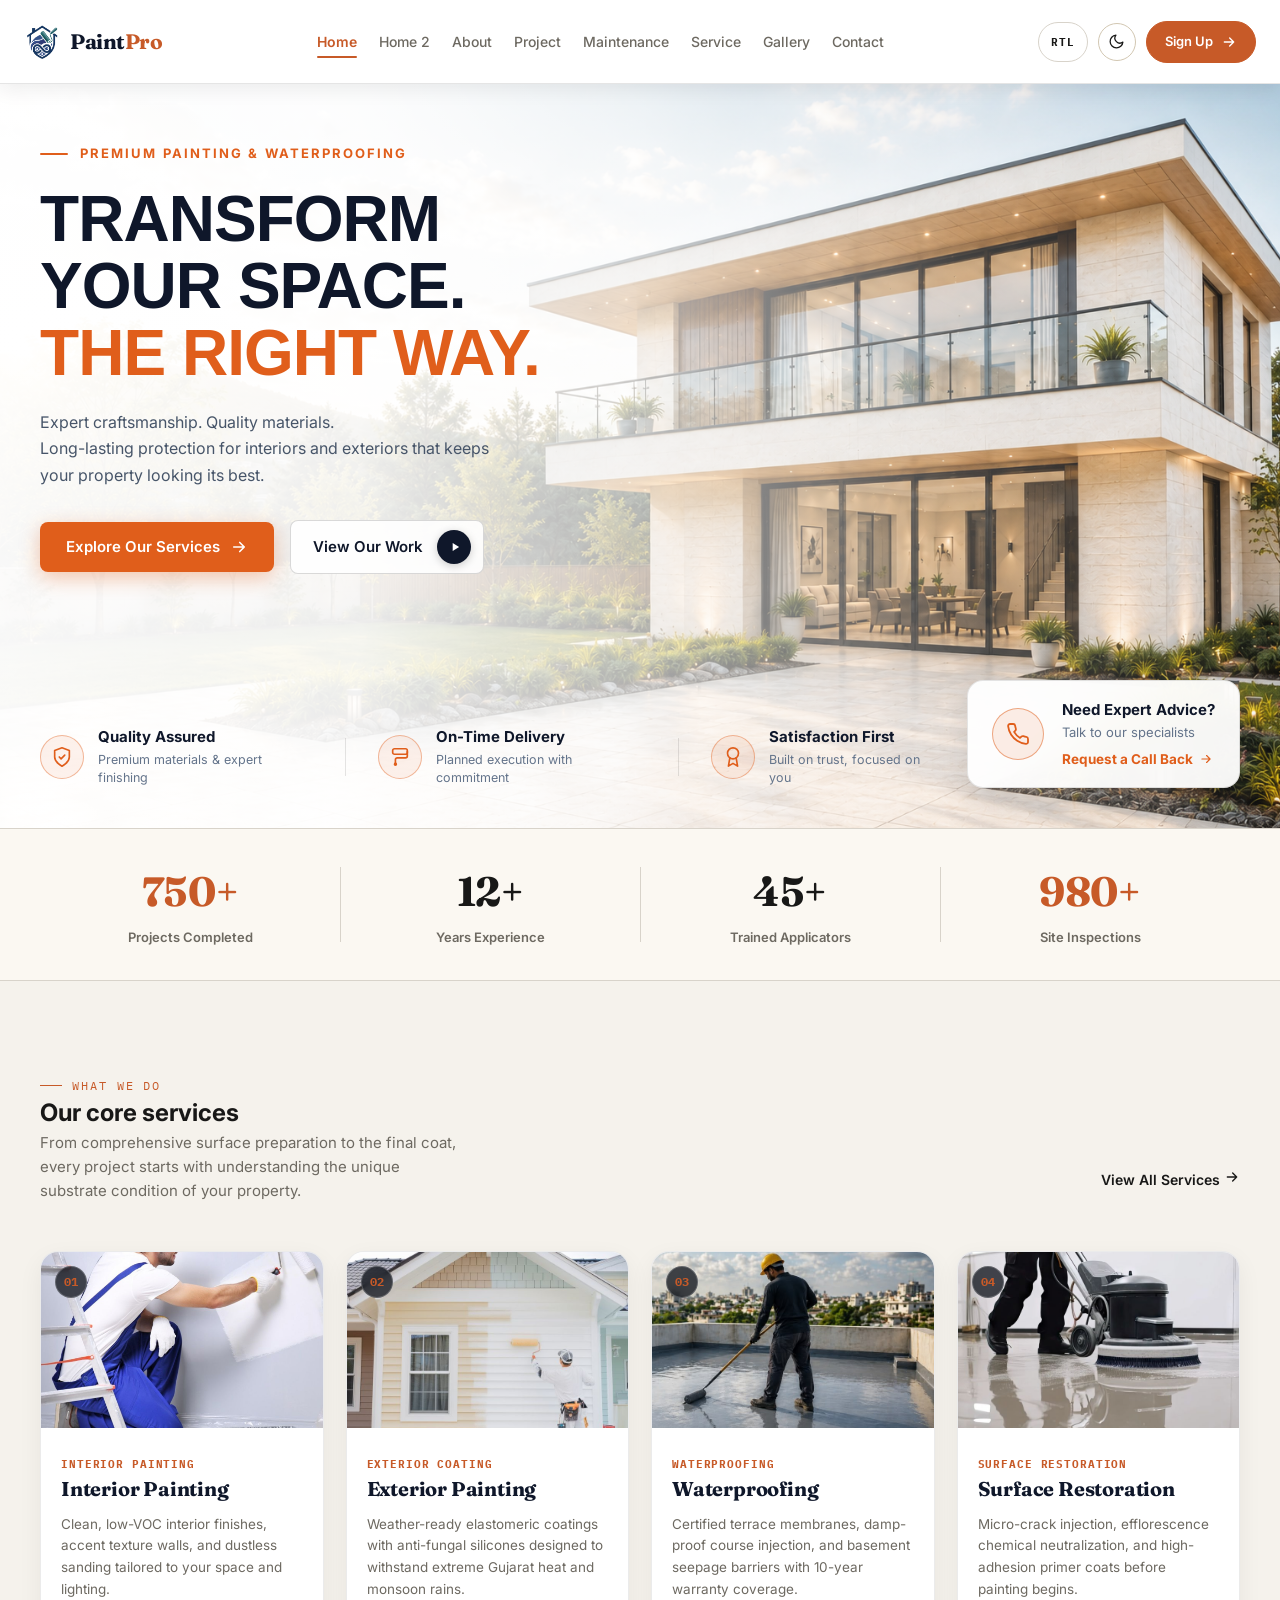
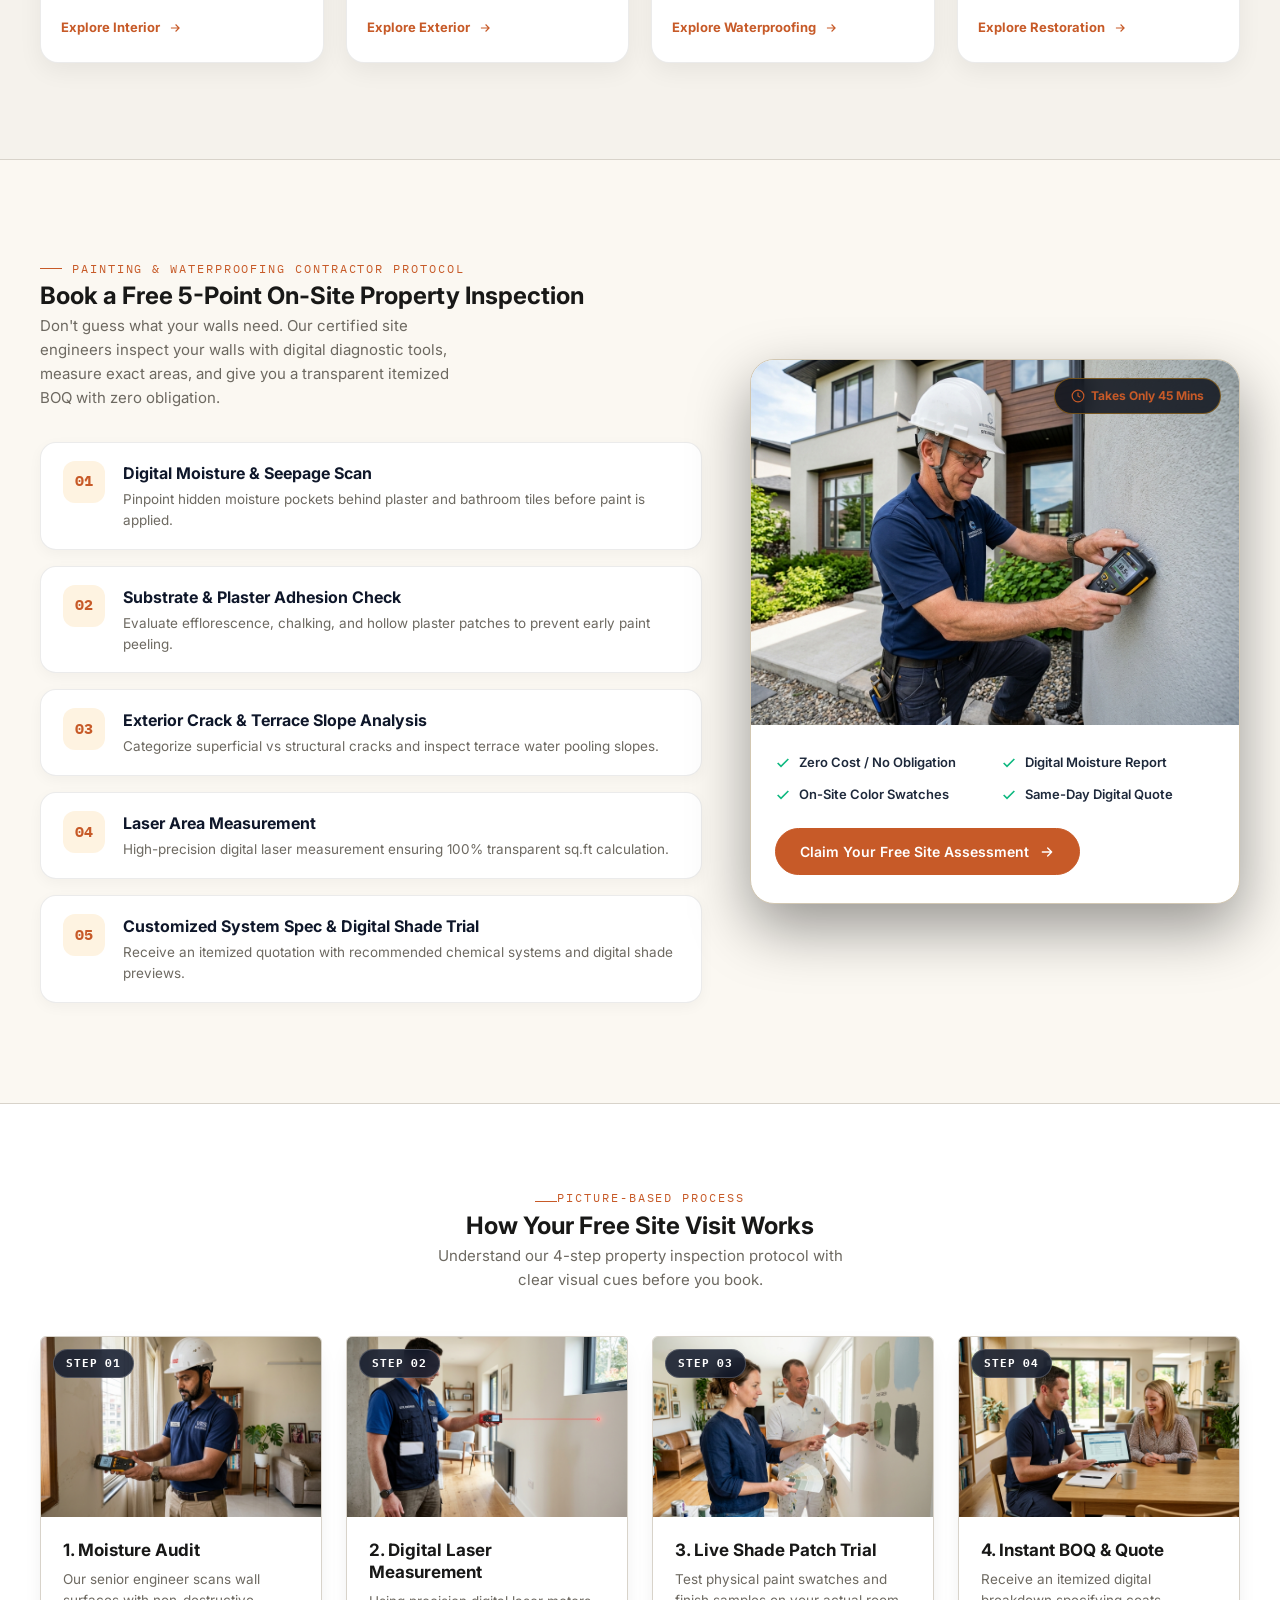
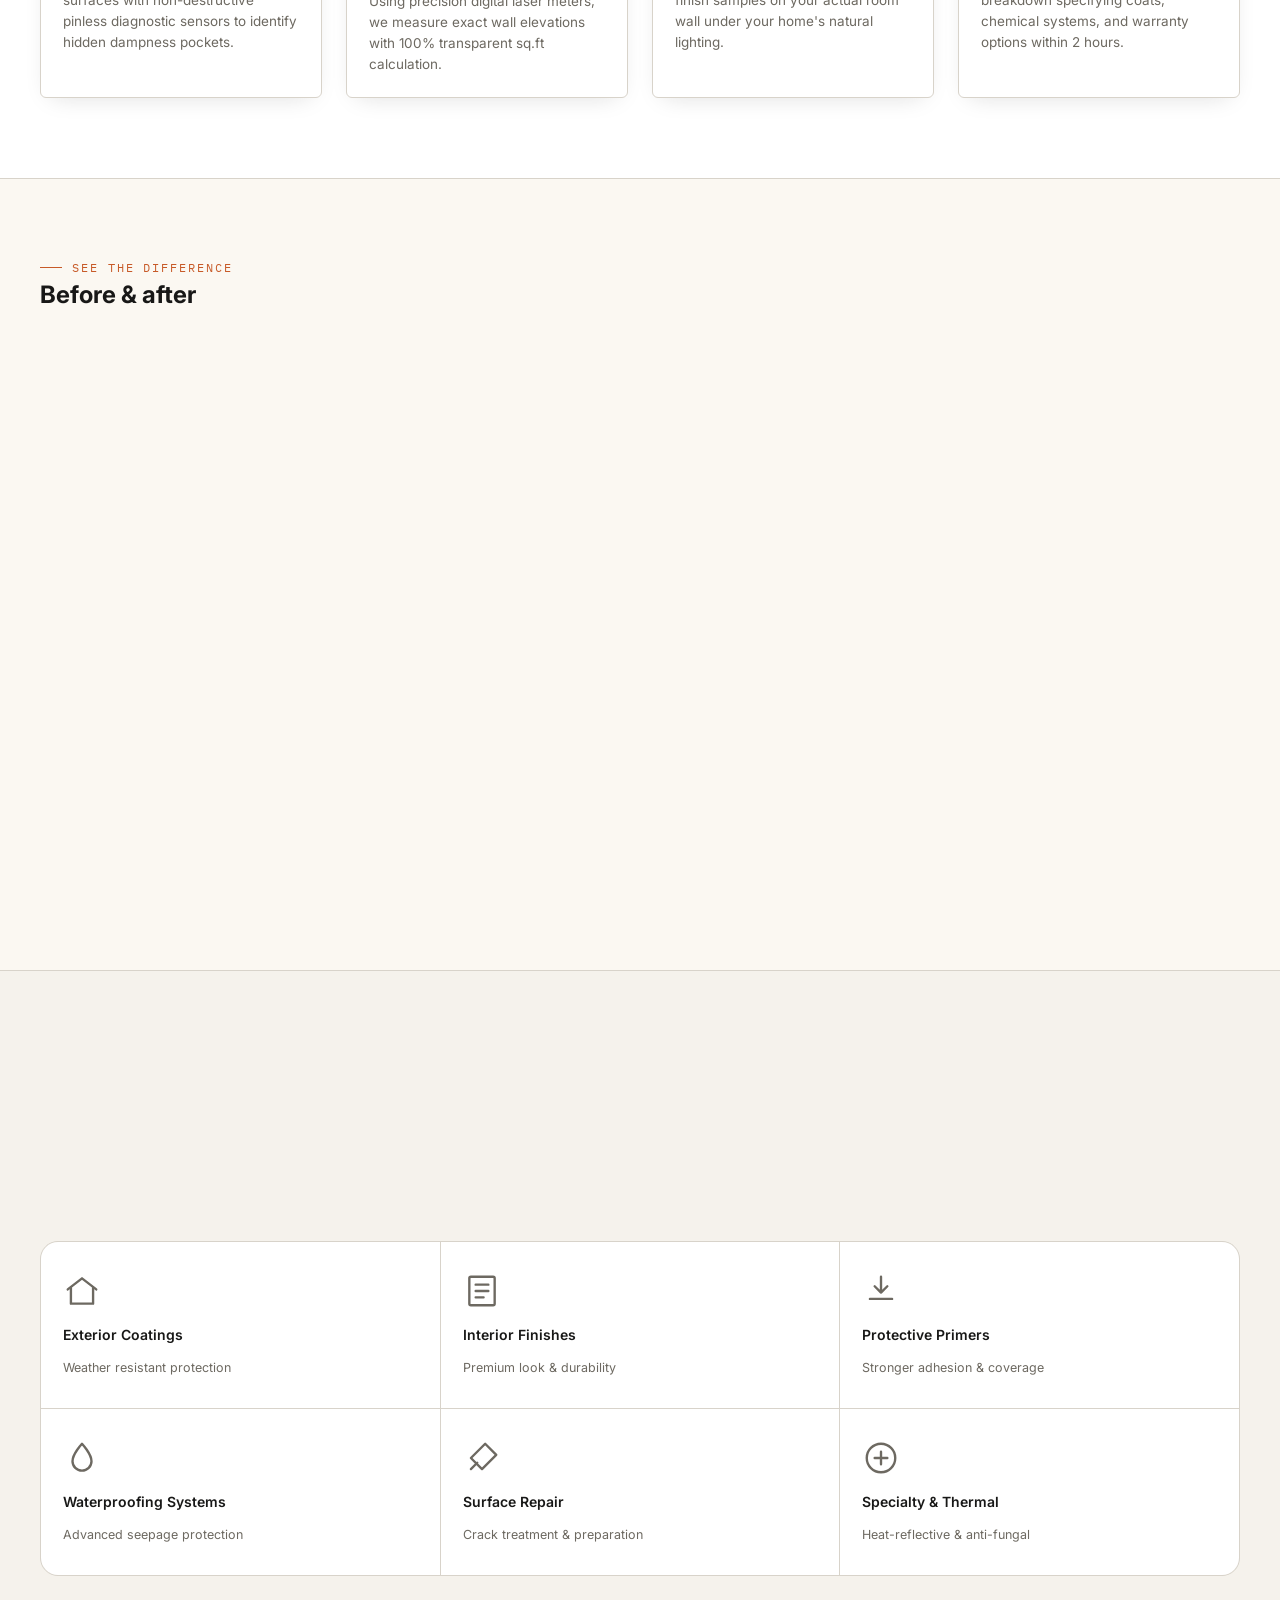
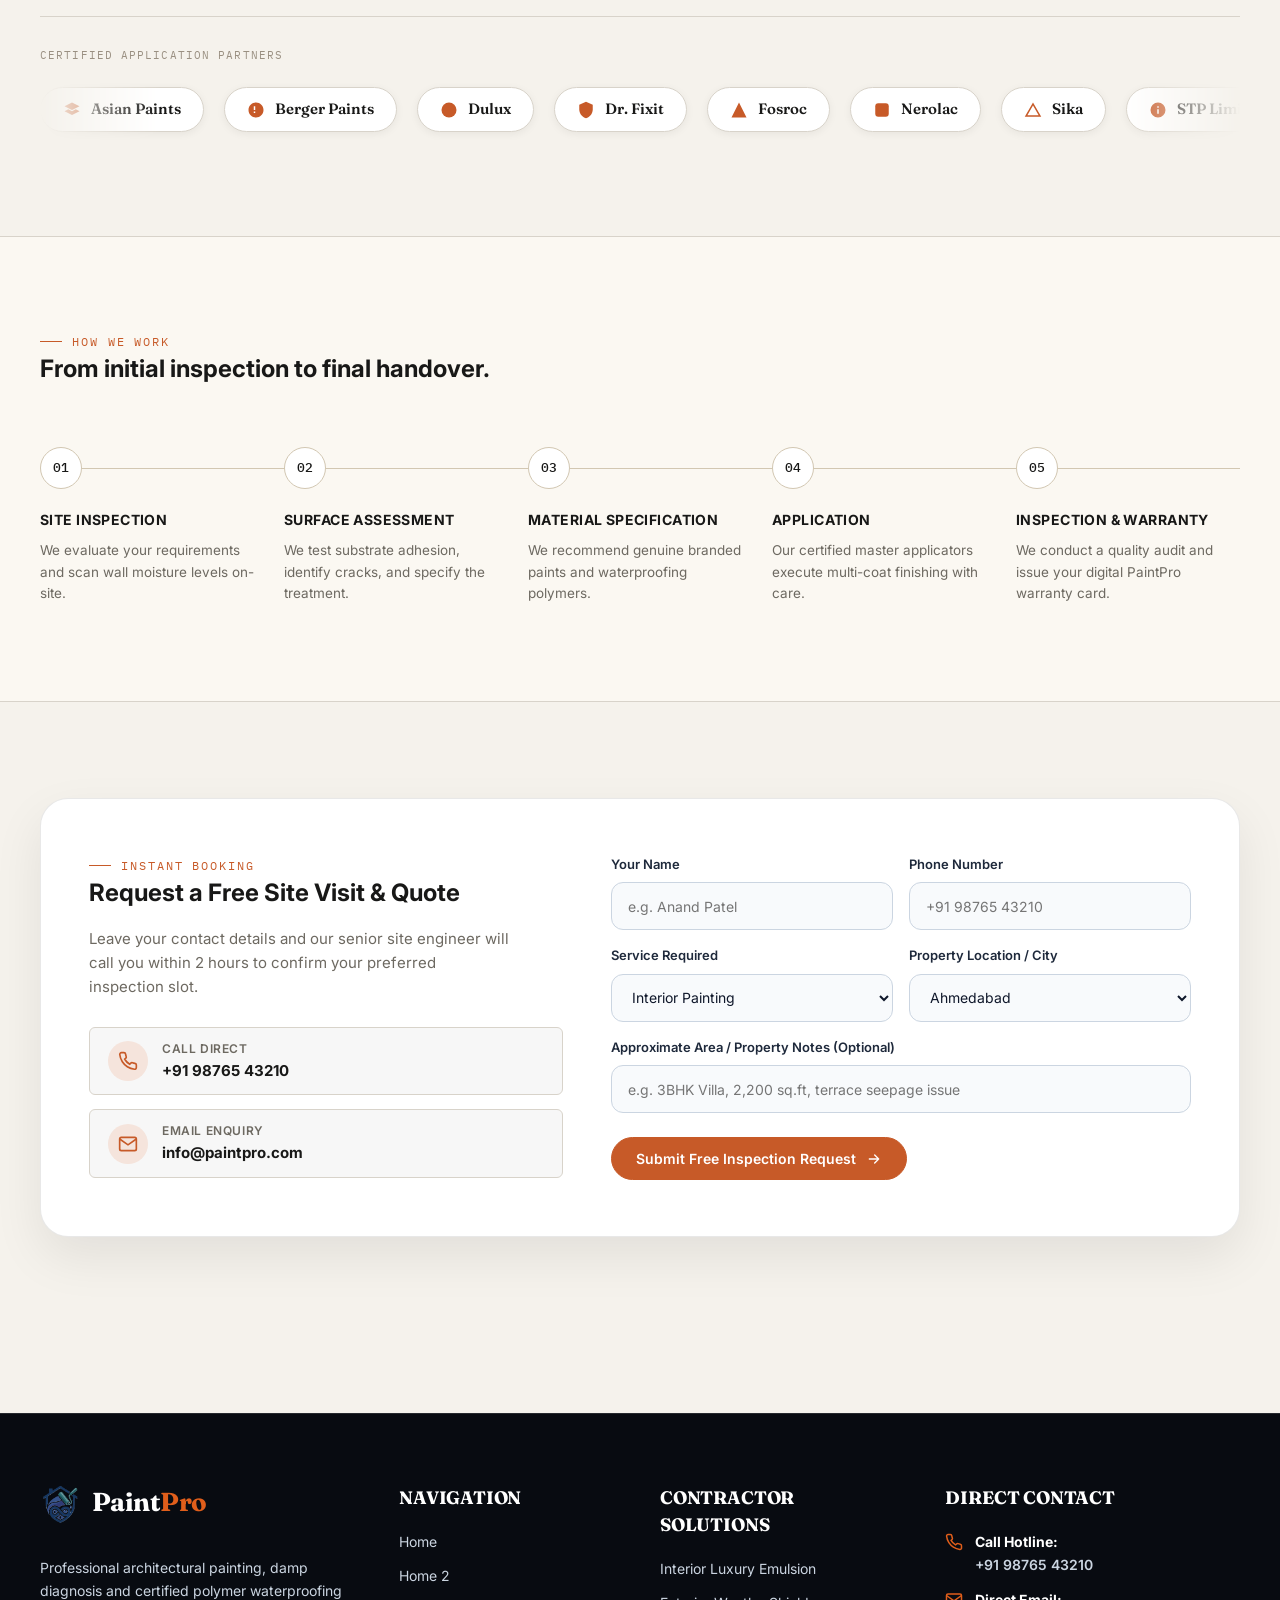
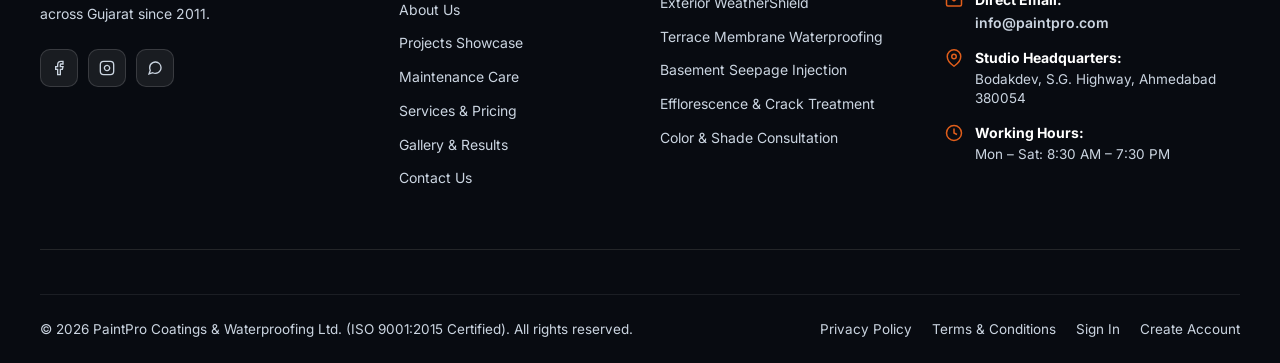
==== commit f3d2b307: "fixed the issue in thedesktop" ====
--- a/index.html
+++ b/index.html
@@ -663,7 +663,7 @@
         </div>
         <div class="process-step" data-index="4">
           <div class="process-num">05</div>
-          <div class="process-title">Final Inspection &amp; Warranty</div>
+          <div class="process-title">Inspection &amp; Warranty</div>
           <p class="process-text">We conduct a quality audit and issue your digital PaintPro warranty card.</p>
         </div>
       </div>
--- a/css/global.css
+++ b/css/global.css
@@ -1089,8 +1089,10 @@
 
 .archive-grid {
   display: grid;
-  grid-template-columns: repeat(3, 1fr);
+  grid-template-columns: repeat(3, minmax(0, 1fr));
   gap: 30px;
+  width: 100%;
+  box-sizing: border-box;
 }
 
 .p-card {
@@ -1102,6 +1104,10 @@
   border-radius: var(--radius-md);
   padding: 16px;
   transition: opacity var(--dur-m) var(--ease), transform var(--dur-m) var(--ease), border-color var(--dur-s) ease;
+  min-width: 0;
+  width: 100%;
+  box-sizing: border-box;
+  overflow: hidden;
 }
 
 .p-card:hover {
@@ -1125,9 +1131,11 @@
   position: relative;
   border-radius: var(--radius-sm);
   overflow: hidden;
-  aspect-ratio: 16/11 !important;
-  height: 250px !important;
+  aspect-ratio: 16/10 !important;
+  height: auto !important;
+  min-height: 0 !important;
   width: 100% !important;
+  max-width: 100% !important;
   cursor: grab;
   background: #000;
 }
@@ -1136,8 +1144,11 @@
 .p-card[data-size="wide"] .p-card-media,
 .p-card[data-size="large"] .p-card-media,
 .p-card[data-size="feature"] .p-card-media {
-  aspect-ratio: 16/11 !important;
-  height: 250px !important;
+  aspect-ratio: 16/10 !important;
+  height: auto !important;
+  min-height: 0 !important;
+  width: 100% !important;
+  max-width: 100% !important;
 }
 
 .ba-slider {
@@ -2112,11 +2123,28 @@
   }
 
   .case-grid {
-    padding: 20px 16px;
-    border-radius: 3px;
-    max-width: 100%;
-    box-sizing: border-box;
-    overflow: hidden;
+    padding: 20px 16px !important;
+    border-radius: 8px !important;
+    max-width: 100% !important;
+    box-sizing: border-box !important;
+    overflow: hidden !important;
+  }
+
+  .case-media {
+    width: 100% !important;
+    max-width: 100% !important;
+    box-sizing: border-box !important;
+    overflow: hidden !important;
+  }
+
+  .case-media .p-card-media {
+    height: 240px !important;
+    min-height: 240px !important;
+    width: 100% !important;
+    max-width: 100% !important;
+    box-sizing: border-box !important;
+    border-radius: 10px !important;
+    overflow: hidden !important;
   }
 
   .case-title {
@@ -2170,12 +2198,29 @@
     padding: 0 0 70px;
   }
 
+  .more-nav {
+    display: none !important;
+  }
+
+  .more-track {
+    display: flex !important;
+    flex-direction: column !important;
+    gap: 24px !important;
+    overflow-x: visible !important;
+    scroll-snap-type: none !important;
+    width: 100% !important;
+  }
+
   .more-item {
-    width: 70vw;
-  }
-
-  .more-nav {
-    display: none;
+    width: 100% !important;
+    max-width: 100% !important;
+    flex: 0 0 auto !important;
+  }
+
+  .more-media {
+    aspect-ratio: 16/9 !important;
+    width: 100% !important;
+    height: auto !important;
   }
 
   .standard {
@@ -2682,65 +2727,84 @@
 
 /* Tablet & Mobile Breakpoints for Hero */
 @media (max-width: 1080px) {
+  .hero {
+    min-height: auto !important;
+    justify-content: flex-start !important;
+    padding-top: calc(var(--nav-h, 76px) + 18px) !important;
+    padding-bottom: 32px !important;
+    gap: 0 !important;
+  }
+
   .hero-buttons-row {
-    margin-bottom: 36px;
+    margin-bottom: 0 !important;
+    gap: 12px !important;
   }
 
   .hero-bottom-bar {
-    padding-top: 36px;
-    margin-top: 24px;
+    padding-top: 18px !important;
+    margin-top: 24px !important;
+    border-top: 1px solid rgba(255, 255, 255, 0.1) !important;
+  }
+
+  [data-theme="light"] .hero-bottom-bar {
+    border-top-color: rgba(0, 0, 0, 0.08) !important;
   }
 
   .hero-bottom-grid {
-    flex-direction: column;
-    align-items: stretch;
-    gap: 24px;
+    display: flex !important;
+    flex-direction: column !important;
+    align-items: stretch !important;
+    gap: 14px !important;
   }
 
   .hero-pillars-row {
-    flex-wrap: wrap;
-    gap: 20px 28px;
+    display: flex !important;
+    flex-direction: row !important;
+    flex-wrap: nowrap !important;
+    align-items: center !important;
+    gap: 12px !important;
+    width: 100% !important;
   }
 
   .hero-pillar-item {
-    flex: 1 1 220px;
-    min-width: 200px;
+    flex: 1 1 0px !important;
+    min-width: 0 !important;
+    padding: 10px 12px !important;
+    background: rgba(255, 255, 255, 0.04) !important;
+    border: 1px solid rgba(255, 255, 255, 0.08) !important;
+    border-radius: 8px !important;
+  }
+
+  [data-theme="light"] .hero-pillar-item {
+    background: rgba(255, 255, 255, 0.75) !important;
+    border-color: rgba(0, 0, 0, 0.08) !important;
   }
 
   .hero-pillar-divider {
-    display: none;
+    display: none !important;
   }
 
   .hero-advisor-card {
-    max-width: 100%;
+    max-width: 100% !important;
+    width: 100% !important;
+    margin-top: 0 !important;
+    padding: 14px 18px !important;
   }
 }
 
 @media (max-width: 768px) {
-  .hero {
-    min-height: auto;
-    padding-top: calc(var(--nav-h, 76px) + 24px);
-    padding-bottom: 32px;
-  }
-
   .hero-headline {
-    font-size: 34px;
+    font-size: clamp(28px, 6.5vw, 34px) !important;
   }
 
   .hero-lead-text {
-    font-size: 15px;
-  }
-
-  .hero-pillars-row {
-    flex-direction: column;
-    align-items: flex-start;
-    gap: 16px;
+    font-size: 14.5px !important;
   }
 
   .btn-hero-primary,
   .btn-hero-secondary {
-    width: 100%;
-    justify-content: center;
+    width: 100% !important;
+    justify-content: center !important;
   }
 }
 
@@ -5016,8 +5080,102 @@
   }
 
   .hero {
-    min-height: 640px;
-    padding: 96px 0 36px;
+    min-height: auto !important;
+    justify-content: flex-start !important;
+    padding: calc(var(--nav-h, 68px) + 14px) 0 24px !important;
+    gap: 0 !important;
+  }
+
+  .hero-headline {
+    font-size: clamp(26px, 7.5vw, 32px) !important;
+    line-height: 1.15 !important;
+    margin-bottom: 12px !important;
+  }
+
+  .hero-lead-text {
+    font-size: 14px !important;
+    line-height: 1.5 !important;
+    margin-bottom: 18px !important;
+  }
+
+  .hero-buttons-row {
+    margin-bottom: 0 !important;
+    gap: 10px !important;
+    flex-direction: column !important;
+    width: 100% !important;
+  }
+
+  .btn-hero-primary,
+  .btn-hero-secondary {
+    width: 100% !important;
+    height: 44px !important;
+    padding: 0 16px !important;
+    font-size: 14px !important;
+    justify-content: center !important;
+  }
+
+  .hero-bottom-bar {
+    margin-top: 20px !important;
+    padding-top: 16px !important;
+    border-top: 1px solid rgba(255, 255, 255, 0.1) !important;
+  }
+
+  [data-theme="light"] .hero-bottom-bar {
+    border-top-color: rgba(0, 0, 0, 0.08) !important;
+  }
+
+  .hero-bottom-grid {
+    display: flex !important;
+    flex-direction: column !important;
+    gap: 14px !important;
+  }
+
+  .hero-pillars-row {
+    display: flex !important;
+    flex-direction: column !important;
+    align-items: stretch !important;
+    gap: 10px !important;
+    width: 100% !important;
+  }
+
+  .hero-pillar-item {
+    display: flex !important;
+    align-items: center !important;
+    gap: 12px !important;
+    min-width: 0 !important;
+    width: 100% !important;
+    padding: 10px 14px !important;
+    background: rgba(255, 255, 255, 0.04) !important;
+    border: 1px solid rgba(255, 255, 255, 0.08) !important;
+    border-radius: 8px !important;
+  }
+
+  [data-theme="light"] .hero-pillar-item {
+    background: rgba(255, 255, 255, 0.75) !important;
+    border-color: rgba(0, 0, 0, 0.08) !important;
+  }
+
+  .hero-pillar-icon {
+    width: 36px !important;
+    height: 36px !important;
+    flex-shrink: 0 !important;
+  }
+
+  .hero-pillar-text strong {
+    font-size: 13.5px !important;
+    margin-bottom: 0 !important;
+  }
+
+  .hero-pillar-text span {
+    font-size: 11.5px !important;
+    line-height: 1.3 !important;
+  }
+
+  .hero-advisor-card {
+    margin-top: 2px !important;
+    padding: 12px 14px !important;
+    border-radius: 10px !important;
+    width: 100% !important;
   }
 
   .hero-heading {
@@ -5030,11 +5188,15 @@
   }
 
   .hero-cta {
-    flex-direction: column;
+    display: flex !important;
+    flex-direction: column !important;
+    gap: 12px !important;
+    width: 100% !important;
   }
 
   .hero-cta .btn {
-    width: 100%;
+    width: 100% !important;
+    justify-content: center !important;
   }
 
   .hero-media {
@@ -5092,22 +5254,39 @@
   }
 
   .process-step {
-    display: flex;
-    gap: 18px;
-    padding: 22px 0;
-    border-top: 1px solid var(--border);
+    display: grid !important;
+    grid-template-columns: 42px 1fr !important;
+    grid-template-rows: auto auto !important;
+    gap: 6px 14px !important;
+    padding: 18px 0 !important;
+    border-top: 1px solid var(--border) !important;
+    align-items: center !important;
   }
 
   .process-step:last-child {
-    border-bottom: 1px solid var(--border);
+    border-bottom: 1px solid var(--border) !important;
   }
 
   .process-num {
+    grid-column: 1 !important;
+    grid-row: 1 !important;
     flex-shrink: 0;
   }
 
   .process-title {
-    margin-top: 2px;
+    grid-column: 2 !important;
+    grid-row: 1 !important;
+    margin-top: 0 !important;
+    font-size: 16px !important;
+    font-weight: 700 !important;
+  }
+
+  .process-text {
+    grid-column: 2 !important;
+    grid-row: 2 !important;
+    margin-top: 0 !important;
+    font-size: 14px !important;
+    line-height: 1.5 !important;
   }
 
   .featured-specs {
@@ -5220,8 +5399,11 @@
     padding: 0;
   }
 
-  .problem-tile {
-    width: 100%;
+  .problems-row .problem-tile,
+  .problems-row .problem-tile:nth-child(5) {
+    width: 100% !important;
+    max-width: 100% !important;
+    justify-self: stretch !important;
     flex: 0 0 auto;
     aspect-ratio: 4/3;
   }
@@ -6482,14 +6664,22 @@
   }
 
   .svc-explorer-tabs {
-    flex-wrap: nowrap;
-    overflow-x: auto;
-    margin: 0 -16px 32px;
-    padding: 0 16px 4px;
+    display: flex !important;
+    flex-wrap: wrap !important;
+    gap: 8px !important;
+    overflow-x: visible !important;
+    margin: 0 0 24px !important;
+    padding: 0 !important;
+    width: 100% !important;
   }
 
   .svc-tab {
-    flex-shrink: 0;
+    flex: 1 1 auto !important;
+    min-height: 40px !important;
+    padding: 10px 16px !important;
+    font-size: 11.5px !important;
+    text-align: center !important;
+    box-sizing: border-box !important;
   }
 
   .svc-explorer-info {
@@ -8864,10 +9054,27 @@
   }
 
   .mnt-calendar-months {
-    margin-left: -16px;
-    margin-right: -16px;
-    padding-left: 16px;
-    padding-right: 16px;
+    display: flex !important;
+    flex-wrap: wrap !important;
+    justify-content: flex-start !important;
+    gap: 8px 6px !important;
+    overflow-x: visible !important;
+    margin: 28px 0 0 !important;
+    padding: 0 !important;
+    width: 100% !important;
+  }
+
+  .mnt-month-btn {
+    flex: 1 1 calc(25% - 6px) !important;
+    min-width: 60px !important;
+    max-width: calc(25% - 6px) !important;
+    height: 38px !important;
+    min-height: 38px !important;
+    padding: 0 4px !important;
+    font-size: 11.5px !important;
+    text-align: center !important;
+    justify-content: center !important;
+    box-sizing: border-box !important;
   }
 
   .mnt-zones-media {
@@ -12100,13 +12307,32 @@
 
 @media (max-width: 1024px) {
   .archive-grid {
-    grid-template-columns: repeat(2, 1fr) !important;
+    grid-template-columns: repeat(2, minmax(0, 1fr)) !important;
     gap: 24px;
   }
 
+  .p-card-media {
+    height: auto !important;
+    aspect-ratio: 16/10 !important;
+    min-height: 0 !important;
+    width: 100% !important;
+  }
+
+  .story {
+    box-sizing: border-box;
+    overflow: hidden;
+  }
+
   .story-grid {
-    grid-template-columns: repeat(3, 1fr);
-    gap: 20px;
+    grid-template-columns: 1fr !important;
+    gap: 36px !important;
+    width: 100%;
+    box-sizing: border-box;
+  }
+
+  .story-media {
+    height: 260px !important;
+    width: 100% !important;
   }
 
   .ba-wrap {
@@ -13427,8 +13653,13 @@
 .case-thumbs {
   display: flex !important;
   align-items: center !important;
+  justify-content: center !important;
   gap: 12px !important;
-  margin-top: 4px !important;
+  margin-top: 16px !important;
+  max-width: 100% !important;
+  width: fit-content !important;
+  margin-left: auto !important;
+  margin-right: auto !important;
 }
 
 .case-thumb-track {
@@ -13436,6 +13667,7 @@
   gap: 12px !important;
   overflow-x: auto !important;
   padding: 4px 2px !important;
+  flex: 0 1 auto !important;
 }
 
 .case-thumb {
@@ -13470,8 +13702,34 @@
   }
 
   .case-media .p-card-media {
-    height: 340px !important;
-    min-height: 340px !important;
+    height: 240px !important;
+    min-height: 240px !important;
+    width: 100% !important;
+    max-width: 100% !important;
+  }
+
+  .more-nav {
+    display: none !important;
+  }
+
+  .more-track {
+    display: flex !important;
+    flex-direction: column !important;
+    gap: 28px !important;
+    overflow-x: visible !important;
+    scroll-snap-type: none !important;
+    width: 100% !important;
+  }
+
+  .more-item {
+    width: 100% !important;
+    max-width: 100% !important;
+    flex: 0 0 auto !important;
+  }
+
+  .more-media {
+    aspect-ratio: 16/9 !important;
+    width: 100% !important;
   }
 }
 
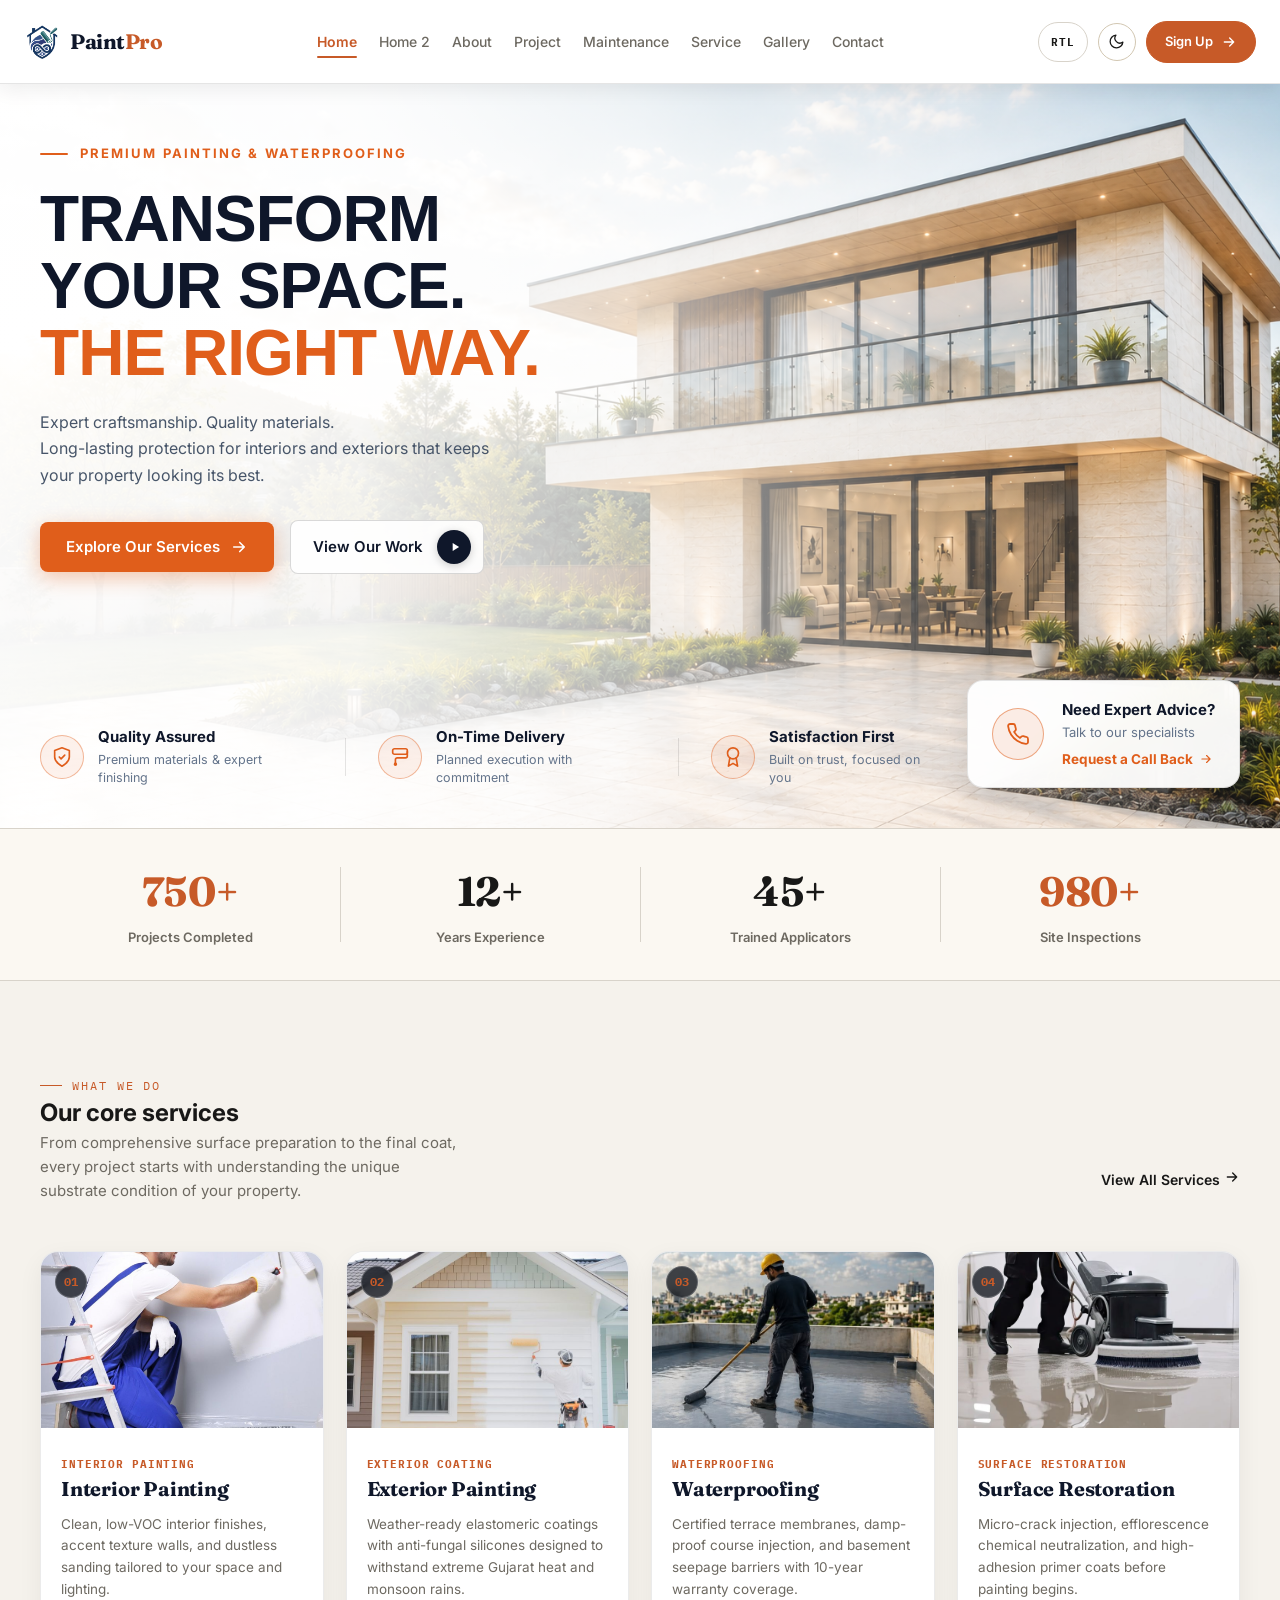
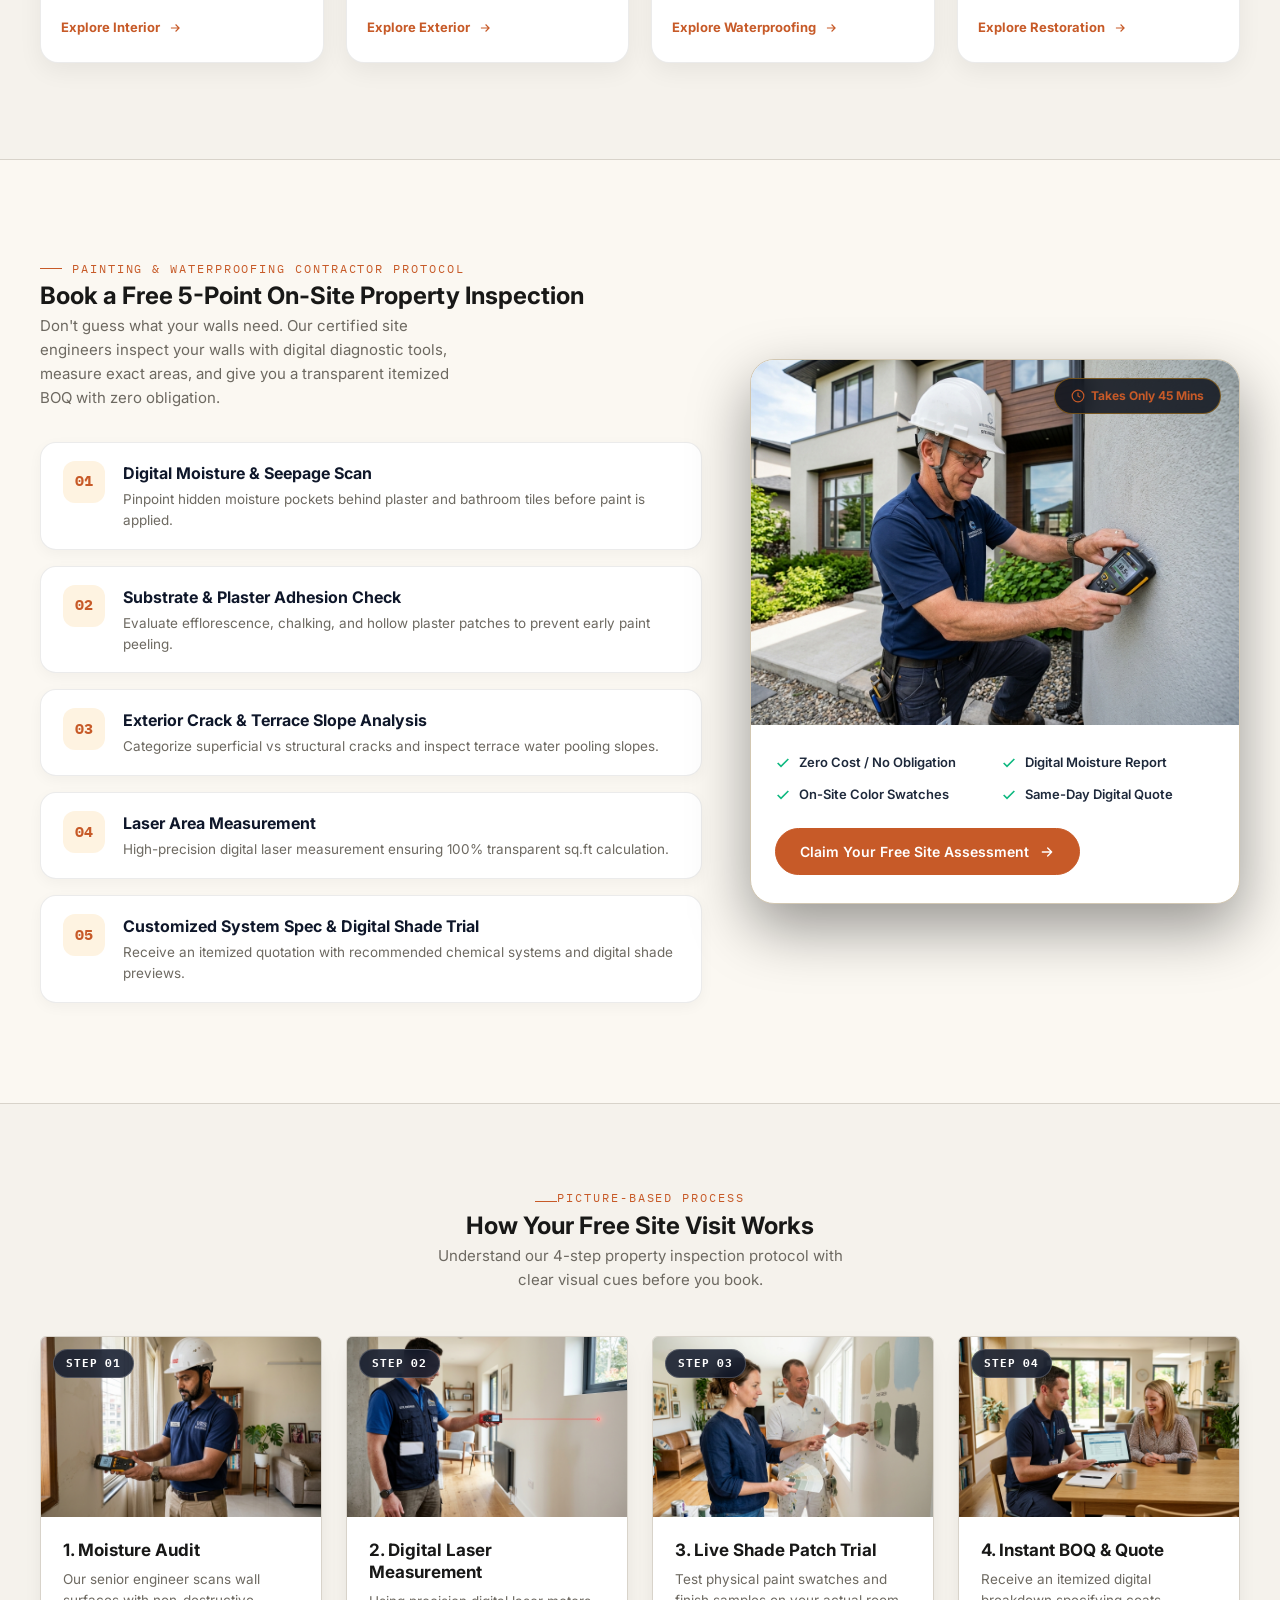
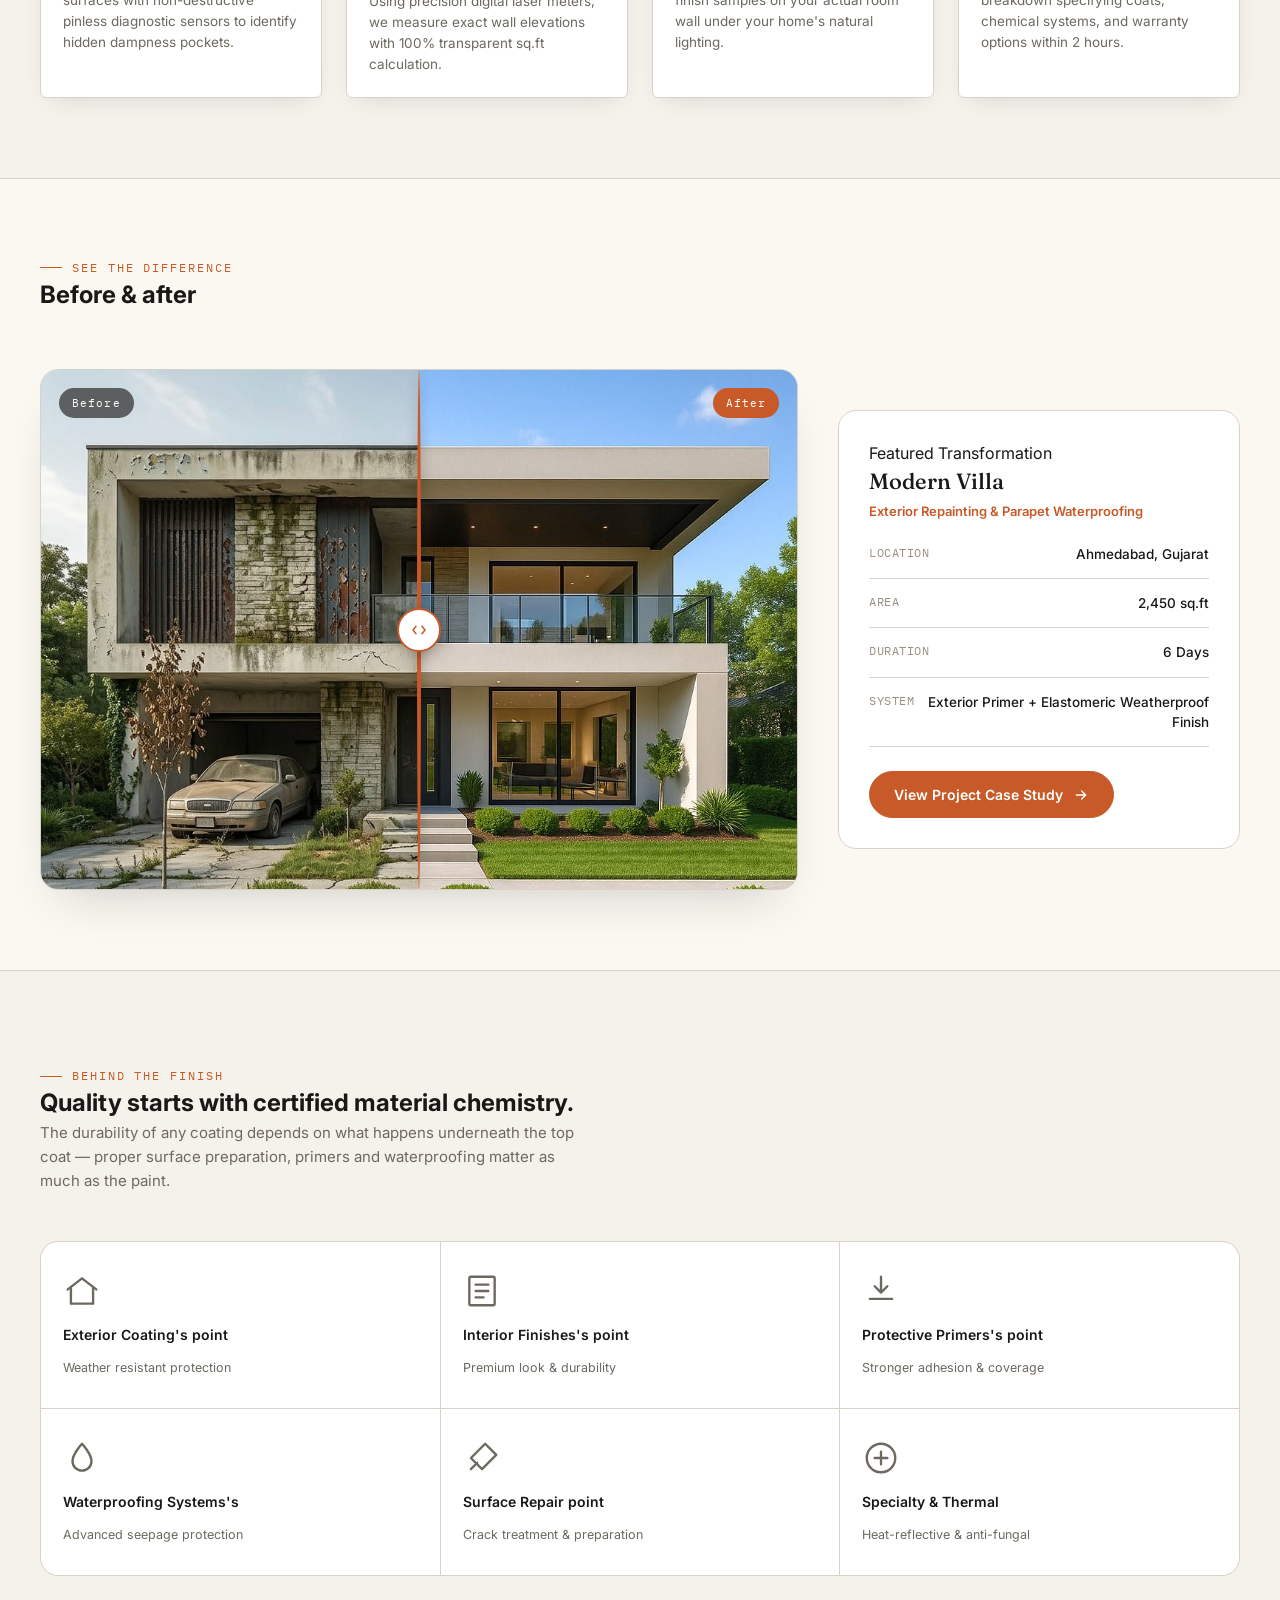
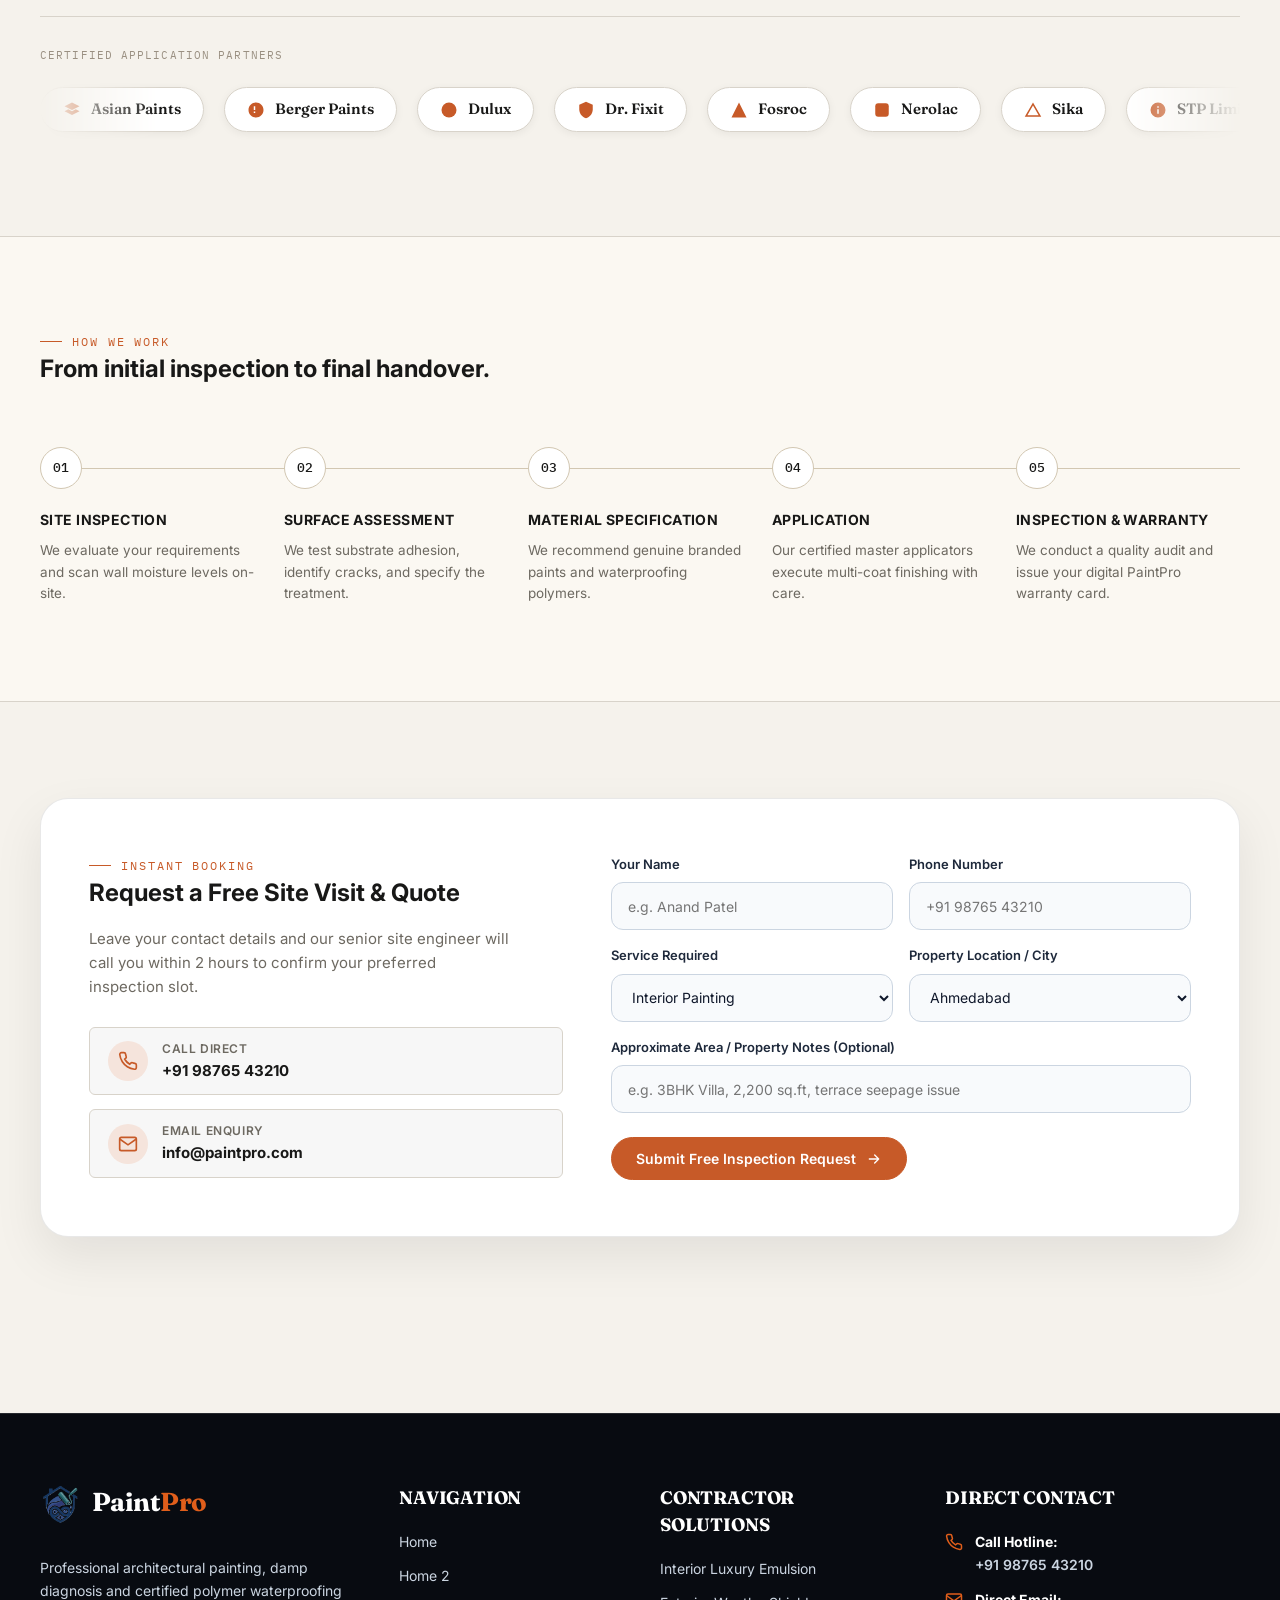
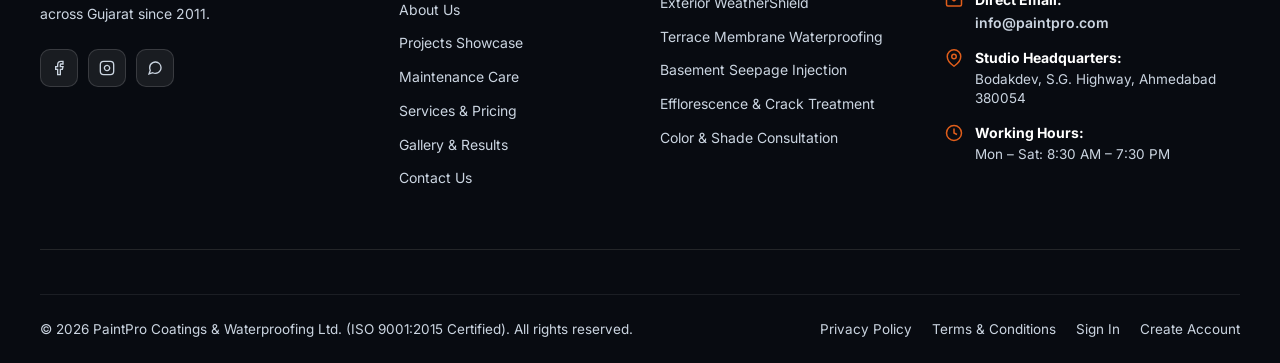
==== commit 61bf43ba: "fixing the issue" ====
--- a/index.html
+++ b/index.html
@@ -527,27 +527,27 @@
       <div class="materials-grid reveal">
         <div class="material-item">
           <span class="material-icon"><svg viewBox="0 0 24 24" fill="none" stroke="currentColor" stroke-width="1.5" stroke-linecap="round" stroke-linejoin="round"><path d="M3 11l9-7 9 7"/><path d="M5 10v10h14V10"/></svg></span>
-          <b>Exterior Coatings</b>
+          <b>Exterior Coating's point</b>
           <span>Weather resistant protection</span>
         </div>
         <div class="material-item">
           <span class="material-icon"><svg viewBox="0 0 24 24" fill="none" stroke="currentColor" stroke-width="1.5" stroke-linecap="round" stroke-linejoin="round"><rect x="4" y="3" width="16" height="18" rx="1"/><path d="M8 8h8M8 12h8M8 16h5"/></svg></span>
-          <b>Interior Finishes</b>
+          <b>Interior Finishes's point</b>
           <span>Premium look &amp; durability</span>
         </div>
         <div class="material-item">
           <span class="material-icon"><svg viewBox="0 0 24 24" fill="none" stroke="currentColor" stroke-width="1.5" stroke-linecap="round" stroke-linejoin="round"><path d="M12 3v10M12 13l4-4M12 13l-4-4"/><path d="M5 17h14"/></svg></span>
-          <b>Protective Primers</b>
+          <b>Protective Primers's point</b>
           <span>Stronger adhesion &amp; coverage</span>
         </div>
         <div class="material-item">
           <span class="material-icon"><svg viewBox="0 0 24 24" fill="none" stroke="currentColor" stroke-width="1.5" stroke-linecap="round" stroke-linejoin="round"><path d="M12 3s6 6.5 6 11a6 6 0 0 1-12 0c0-4.5 6-11 6-11Z"/></svg></span>
-          <b>Waterproofing Systems</b>
+          <b>Waterproofing Systems's</b>
           <span>Advanced seepage protection</span>
         </div>
         <div class="material-item">
           <span class="material-icon"><svg viewBox="0 0 24 24" fill="none" stroke="currentColor" stroke-width="1.5" stroke-linecap="round" stroke-linejoin="round"><path d="M14 3l7 7-9 9-7-7 9-9Z"/><path d="M9 15l-4 4"/></svg></span>
-          <b>Surface Repair</b>
+          <b>Surface Repair point</b>
           <span>Crack treatment &amp; preparation</span>
         </div>
         <div class="material-item">
--- a/css/global.css
+++ b/css/global.css
@@ -2379,6 +2379,34 @@
       rgba(255, 255, 255, 0.05) 100%);
 }
 
+/* RTL Mode Hero Gradient Flip (Solid Mask on Right Side for Right-Aligned Content) */
+[dir="rtl"] .hero-bg::after,
+html[dir="rtl"] .hero-bg::after {
+  background: linear-gradient(270deg,
+      rgba(8, 11, 17, 0.97) 0%,
+      rgba(8, 11, 17, 0.92) 28%,
+      rgba(8, 11, 17, 0.70) 50%,
+      rgba(8, 11, 17, 0.25) 75%,
+      rgba(8, 11, 17, 0.05) 100%);
+}
+
+[dir="rtl"][data-theme="light"] .hero-bg::after,
+html[dir="rtl"][data-theme="light"] .hero-bg::after,
+[dir="rtl"] [data-theme="light"] .hero-bg::after,
+[data-theme="light"] [dir="rtl"] .hero-bg::after {
+  background: linear-gradient(270deg,
+      rgba(255, 255, 255, 0.97) 0%,
+      rgba(255, 255, 255, 0.92) 28%,
+      rgba(255, 255, 255, 0.68) 50%,
+      rgba(255, 255, 255, 0.25) 75%,
+      rgba(255, 255, 255, 0.05) 100%);
+}
+
+[dir="rtl"] .hero-bg img,
+html[dir="rtl"] .hero-bg img {
+  object-position: left center;
+}
+
 .hero-content-wrap {
   position: relative;
   z-index: 2;
@@ -3952,11 +3980,13 @@
 
 .problem-tile-index {
   font-family: var(--font-mono);
-  font-size: 10.5px;
-  letter-spacing: 0.08em;
-  color: var(--accent);
+  font-size: 14px;
+  font-weight: 700;
+  letter-spacing: 0.1em;
+  color: #FF8D4E;
+  text-shadow: 0 2px 4px rgba(0, 0, 0, 0.85);
   display: block;
-  margin-bottom: 8px;
+  margin-bottom: 6px;
 }
 
 .problem-tile-title {
@@ -8292,19 +8322,24 @@
 }
 
 .mnt-calendar-media {
-  border-radius: var(--radius-sm);
+  border-radius: var(--radius-md, 12px);
   overflow: hidden;
-  aspect-ratio: 16/11 !important;
-  height: 280px !important;
+  position: relative;
+  aspect-ratio: 4/3 !important;
+  height: 290px !important;
   width: 100% !important;
   box-shadow: var(--shadow-sm);
+  background: var(--surface-2, #1b1a18);
+  border: 1px solid var(--border);
 }
 
 .mnt-calendar-media img {
   width: 100%;
   height: 100%;
   object-fit: cover;
+  object-position: center;
   display: block;
+  transition: transform var(--dur-l) var(--ease), opacity var(--dur-s) ease;
 }
 
 .mnt-calendar-copy .month-label {
@@ -12787,7 +12822,7 @@
    PICTURE-BASED FREE SITE VISIT GUIDE SECTION
    ========================================================================== */
 .visit-guide-section {
-  background: var(--surface-1, #ffffff);
+  background: var(--bg);
   padding: 80px 0;
 }
 
@@ -12798,11 +12833,11 @@
 }
 
 .visit-guide-card {
-  background: var(--surface-card, #ffffff);
-  border: 1px solid var(--border, rgba(0, 0, 0, 0.08));
+  background: var(--surface);
+  border: 1px solid var(--border);
   border-radius: var(--radius-md, 14px);
   overflow: hidden;
-  box-shadow: var(--shadow-sm, 0 4px 12px rgba(0, 0, 0, 0.04));
+  box-shadow: var(--shadow-sm);
   transition: transform 0.3s ease, box-shadow 0.3s ease, border-color 0.3s ease;
   display: flex;
   flex-direction: column;
@@ -12811,7 +12846,7 @@
 .visit-guide-card:hover {
   transform: translateY(-6px);
   box-shadow: var(--shadow-md, 0 12px 28px rgba(0, 0, 0, 0.1));
-  border-color: var(--accent, #e05e1b);
+  border-color: var(--accent);
 }
 
 .visit-card-media {
@@ -12861,13 +12896,13 @@
 .visit-card-content h3 {
   font-size: 17px;
   font-weight: 700;
-  color: var(--text, #0f172a);
+  color: var(--text);
   line-height: 1.3;
 }
 
 .visit-card-content p {
   font-size: 13.5px;
-  color: var(--text-muted, #64748b);
+  color: var(--muted);
   line-height: 1.55;
   margin: 0;
 }
@@ -12888,18 +12923,18 @@
    HOME 2 UNIQUE IMAGE-BASED FREE VISIT SECTION
    ========================================================================== */
 .home2-visit-section {
-  background: var(--surface-2, #f8fafc);
+  background: var(--bg-alt);
   padding: 88px 0;
-  border-top: 1px solid var(--border, rgba(0, 0, 0, 0.08));
-  border-bottom: 1px solid var(--border, rgba(0, 0, 0, 0.08));
+  border-top: 1px solid var(--border);
+  border-bottom: 1px solid var(--border);
 }
 
 .home2-visit-banner {
-  background: var(--surface-card, #ffffff);
-  border: 1px solid var(--border, rgba(0, 0, 0, 0.08));
+  background: var(--surface);
+  border: 1px solid var(--border);
   border-radius: var(--radius-lg, 20px);
   padding: 48px;
-  box-shadow: var(--shadow-md, 0 12px 32px rgba(0, 0, 0, 0.06));
+  box-shadow: var(--shadow-md);
 }
 
 .home2-visit-header {
@@ -12911,14 +12946,14 @@
 .home2-visit-title {
   font-size: 32px;
   font-weight: 800;
-  color: var(--text, #0f172a);
+  color: var(--text);
   margin: 12px 0 16px;
   line-height: 1.25;
 }
 
 .home2-visit-sub {
   font-size: 15px;
-  color: var(--text-muted, #64748b);
+  color: var(--muted);
   line-height: 1.6;
 }
 
@@ -12930,8 +12965,8 @@
 }
 
 .home2-visit-card {
-  background: var(--surface-1, #ffffff);
-  border: 1px solid var(--border, rgba(0, 0, 0, 0.08));
+  background: var(--surface);
+  border: 1px solid var(--border);
   border-radius: var(--radius-md, 14px);
   overflow: hidden;
   transition: transform 0.3s ease, box-shadow 0.3s ease, border-color 0.3s ease;
@@ -12941,8 +12976,8 @@
 
 .home2-visit-card:hover {
   transform: translateY(-6px);
-  border-color: var(--accent, #e05e1b);
-  box-shadow: var(--shadow-md, 0 12px 28px rgba(0, 0, 0, 0.1));
+  border-color: var(--accent);
+  box-shadow: var(--shadow-md);
 }
 
 .home2-visit-media {
@@ -12990,13 +13025,13 @@
 .home2-visit-body h3 {
   font-size: 16.5px;
   font-weight: 700;
-  color: var(--text, #0f172a);
+  color: var(--text);
   line-height: 1.3;
 }
 
 .home2-visit-body p {
   font-size: 13.5px;
-  color: var(--text-muted, #64748b);
+  color: var(--muted);
   line-height: 1.5;
   margin: 0;
 }
@@ -13969,6 +14004,7 @@
     width: 100% !important;
     justify-self: center !important;
   }
+}
 
   /* ==========================================================================
    CONTACT PAGE — SERVICE FOOTPRINT & GOOGLE MAP SECTION
@@ -14108,23 +14144,68 @@
   }
 
   /* ==========================================================================
-   RTL MODE COMPREHENSIVE FIXES FOR AUTH PAGES
+   GLOBAL RTL MODE FORM INPUT & PHONE NUMBER STYLING
    ========================================================================== */
   html[dir="rtl"] body,
-  html[dir="rtl"] .auth-page-wrap {
+  html[dir="rtl"] .auth-page-wrap,
+  [dir="rtl"] body {
     direction: rtl !important;
     text-align: right !important;
   }
 
-  html[dir="rtl"] .auth-field label {
+  html[dir="rtl"] .auth-field label,
+  [dir="rtl"] label {
     text-align: right !important;
     display: block !important;
   }
 
+  html[dir="rtl"] input,
+  html[dir="rtl"] select,
+  html[dir="rtl"] textarea,
+  html[dir="rtl"] .form-control,
+  html[dir="rtl"] .form-control-custom,
   html[dir="rtl"] .auth-input,
-  html[dir="rtl"] .auth-input-wrapper input.auth-input {
+  [dir="rtl"] input,
+  [dir="rtl"] select,
+  [dir="rtl"] textarea,
+  [dir="rtl"] .form-control,
+  [dir="rtl"] .form-control-custom,
+  [dir="rtl"] .auth-input {
     direction: rtl !important;
     text-align: right !important;
+    unicode-bidi: plaintext !important;
+  }
+
+  html[dir="rtl"] input::placeholder,
+  html[dir="rtl"] textarea::placeholder,
+  html[dir="rtl"] .form-control-custom::placeholder,
+  html[dir="rtl"] .auth-input::placeholder,
+  [dir="rtl"] input::placeholder,
+  [dir="rtl"] textarea::placeholder,
+  [dir="rtl"] .form-control-custom::placeholder,
+  [dir="rtl"] .auth-input::placeholder {
+    direction: rtl !important;
+    text-align: right !important;
+    unicode-bidi: plaintext !important;
+  }
+
+  html[dir="rtl"] input::-webkit-input-placeholder,
+  html[dir="rtl"] .form-control-custom::-webkit-input-placeholder,
+  html[dir="rtl"] .auth-input::-webkit-input-placeholder,
+  [dir="rtl"] input::-webkit-input-placeholder,
+  [dir="rtl"] .form-control-custom::-webkit-input-placeholder,
+  [dir="rtl"] .auth-input::-webkit-input-placeholder {
+    direction: rtl !important;
+    text-align: right !important;
+  }
+
+  html[dir="rtl"] a[href^="tel"],
+  html[dir="rtl"] .quote-contact-val,
+  [dir="rtl"] a[href^="tel"],
+  [dir="rtl"] .quote-contact-val {
+    direction: ltr !important;
+    display: inline-block !important;
+    unicode-bidi: embed !important;
   }
 
   html[dir="rtl"] .pwd-toggle-btn,
@@ -14160,4 +14241,100 @@
       left: 0 !important;
       justify-content: flex-start !important;
     }
-  }+  }
+
+/* ==========================================================================
+   MAINTENANCE PAGE CARE BY AREA ICON & DETAIL BADGE STYLING
+   ========================================================================== */
+.mnt-zone-detail-head {
+  display: flex !important;
+  align-items: center !important;
+  gap: 16px !important;
+  margin-bottom: 24px !important;
+  padding-bottom: 18px !important;
+  border-bottom: 1px solid var(--border, rgba(0, 0, 0, 0.08)) !important;
+}
+
+.mnt-zone-detail-head .icon {
+  width: 52px !important;
+  height: 52px !important;
+  border-radius: 50% !important;
+  background: var(--accent-dim, rgba(224, 94, 27, 0.12)) !important;
+  border: 1.5px solid var(--accent, #e05e1b) !important;
+  color: var(--accent, #e05e1b) !important;
+  display: flex !important;
+  align-items: center !important;
+  justify-content: center !important;
+  flex-shrink: 0 !important;
+  box-shadow: 0 4px 14px rgba(224, 94, 27, 0.18) !important;
+  transition: all 0.3s ease !important;
+}
+
+.mnt-zone-detail-head .icon svg {
+  width: 26px !important;
+  height: 26px !important;
+  stroke-width: 2 !important;
+}
+
+.mnt-zone-detail-head h3 {
+  font-family: var(--font-display, 'Fraunces', Georgia, serif) !important;
+  font-size: 26px !important;
+  font-weight: 700 !important;
+  color: var(--text, #0f172a) !important;
+  margin: 0 !important;
+}
+
+[data-theme="dark"] .mnt-zone-detail-head {
+  border-bottom-color: var(--border, #36332f) !important;
+}
+
+[data-theme="dark"] .mnt-zone-detail-head .icon {
+  background: rgba(215, 106, 52, 0.18) !important;
+  border-color: var(--accent, #d76a34) !important;
+  color: var(--accent, #d76a34) !important;
+  box-shadow: 0 4px 16px rgba(215, 106, 52, 0.25) !important;
+}
+
+[data-theme="dark"] .mnt-zone-detail-head h3 {
+  color: var(--text, #f4f0e8) !important;
+}
+
+.hero2-carousel-dots,
+.svc-scope-line {
+  display: none !important;
+}
+
+/* ==========================================================================
+   TABLET (<= 1024px) PROCESS TRACK & CARD GRID LEFTOVER ITEMS CENTERING FIX
+   ========================================================================== */
+@media (max-width: 1024px) and (min-width: 769px) {
+  .process-track {
+    display: flex !important;
+    flex-wrap: wrap !important;
+    justify-content: center !important;
+    gap: 36px 28px !important;
+  }
+
+  .process-track .process-step {
+    flex: 0 0 calc(33.333% - 20px) !important;
+    max-width: calc(33.333% - 20px) !important;
+    box-sizing: border-box !important;
+  }
+
+  .visit-guide-grid,
+  .ab-details-grid,
+  .story-grid {
+    display: flex !important;
+    flex-wrap: wrap !important;
+    justify-content: center !important;
+    gap: 32px 24px !important;
+  }
+
+  .visit-guide-grid > *,
+  .ab-details-grid > *,
+  .story-grid > * {
+    flex: 0 0 calc(33.333% - 16px) !important;
+    max-width: calc(33.333% - 16px) !important;
+    box-sizing: border-box !important;
+  }
+}
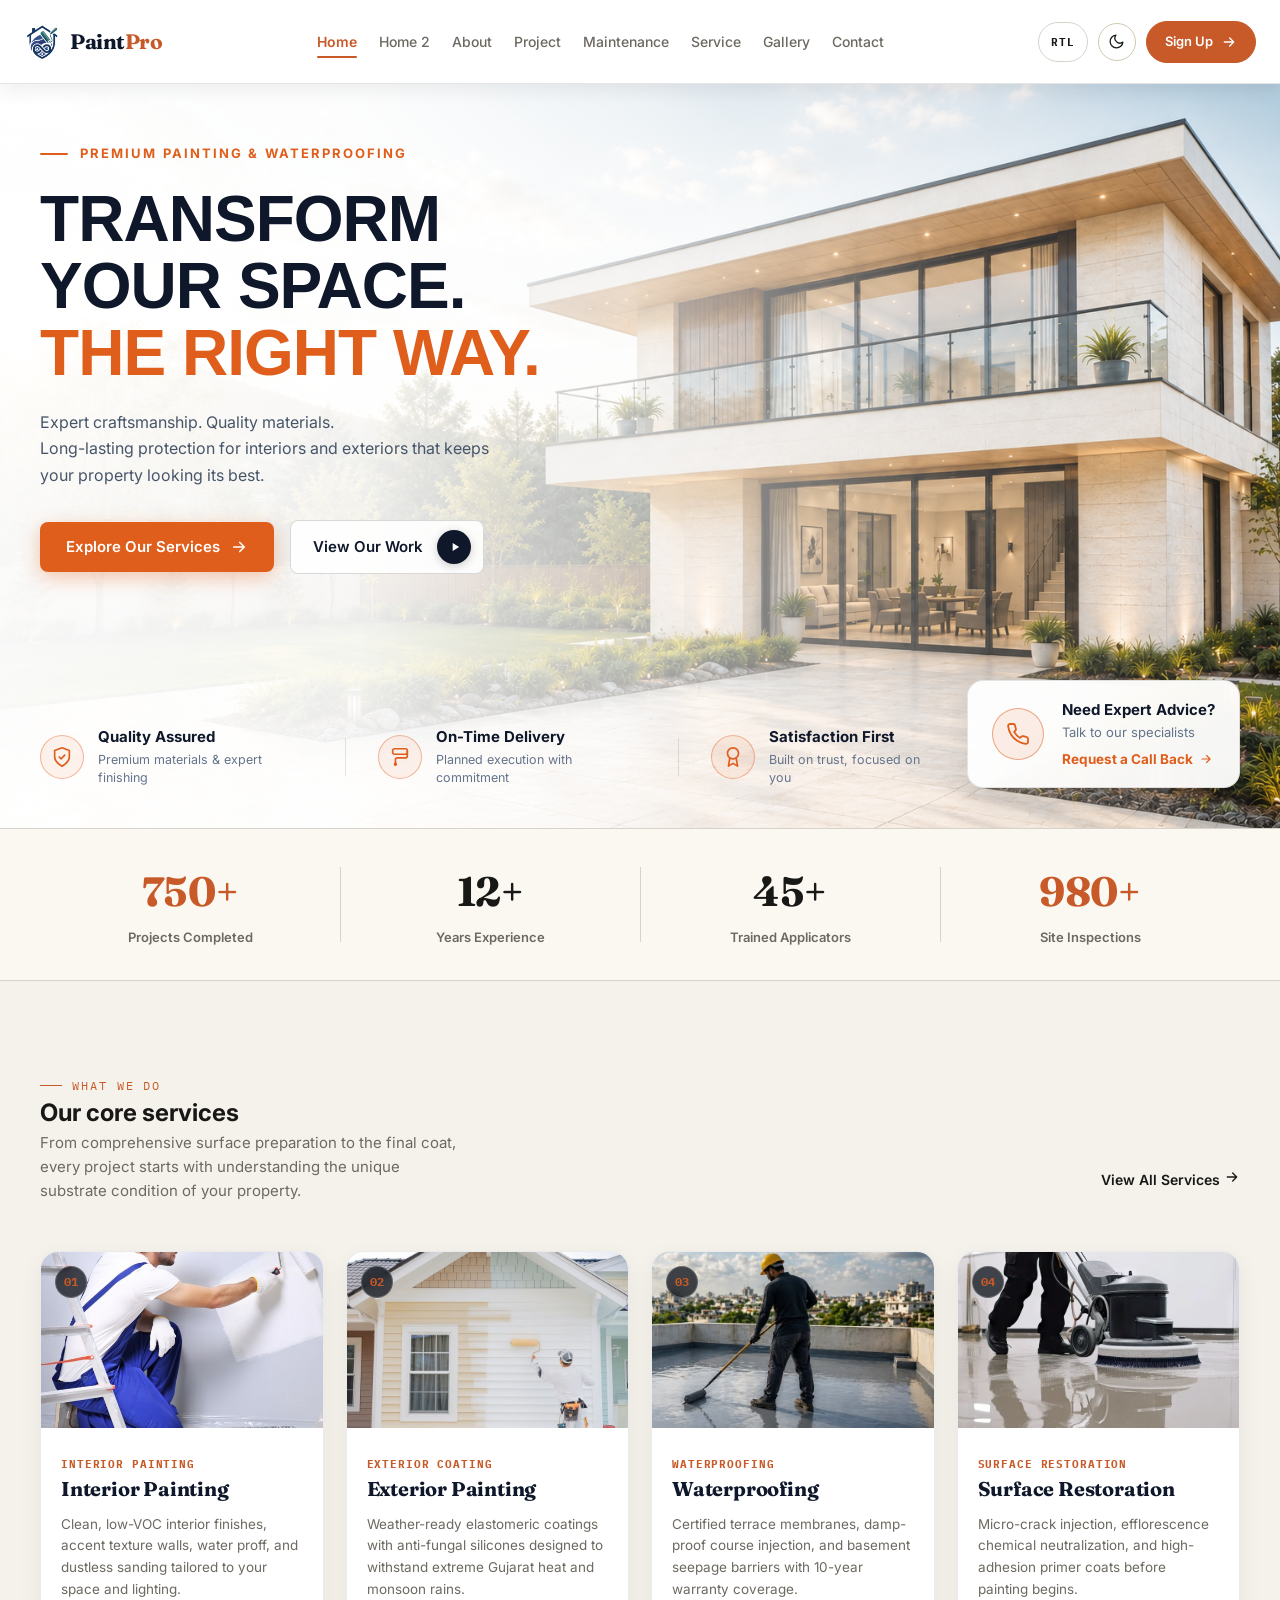
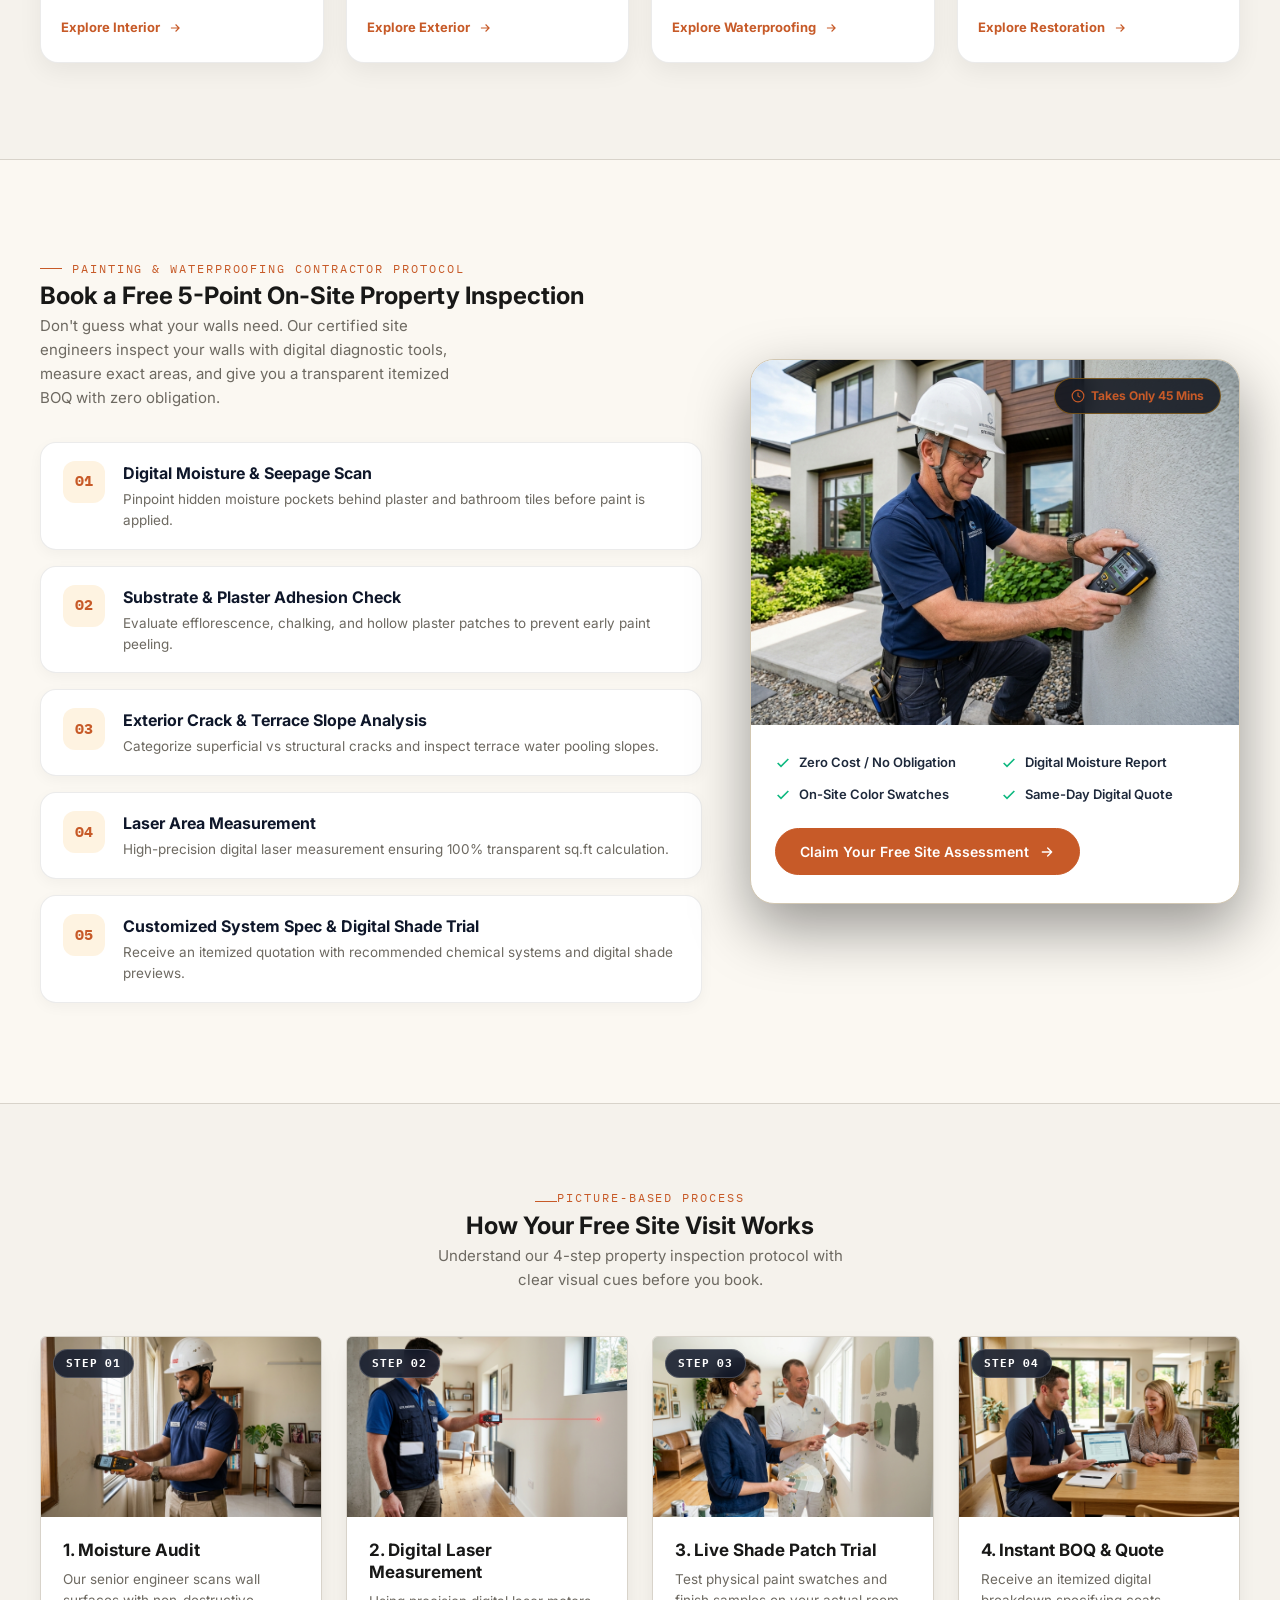
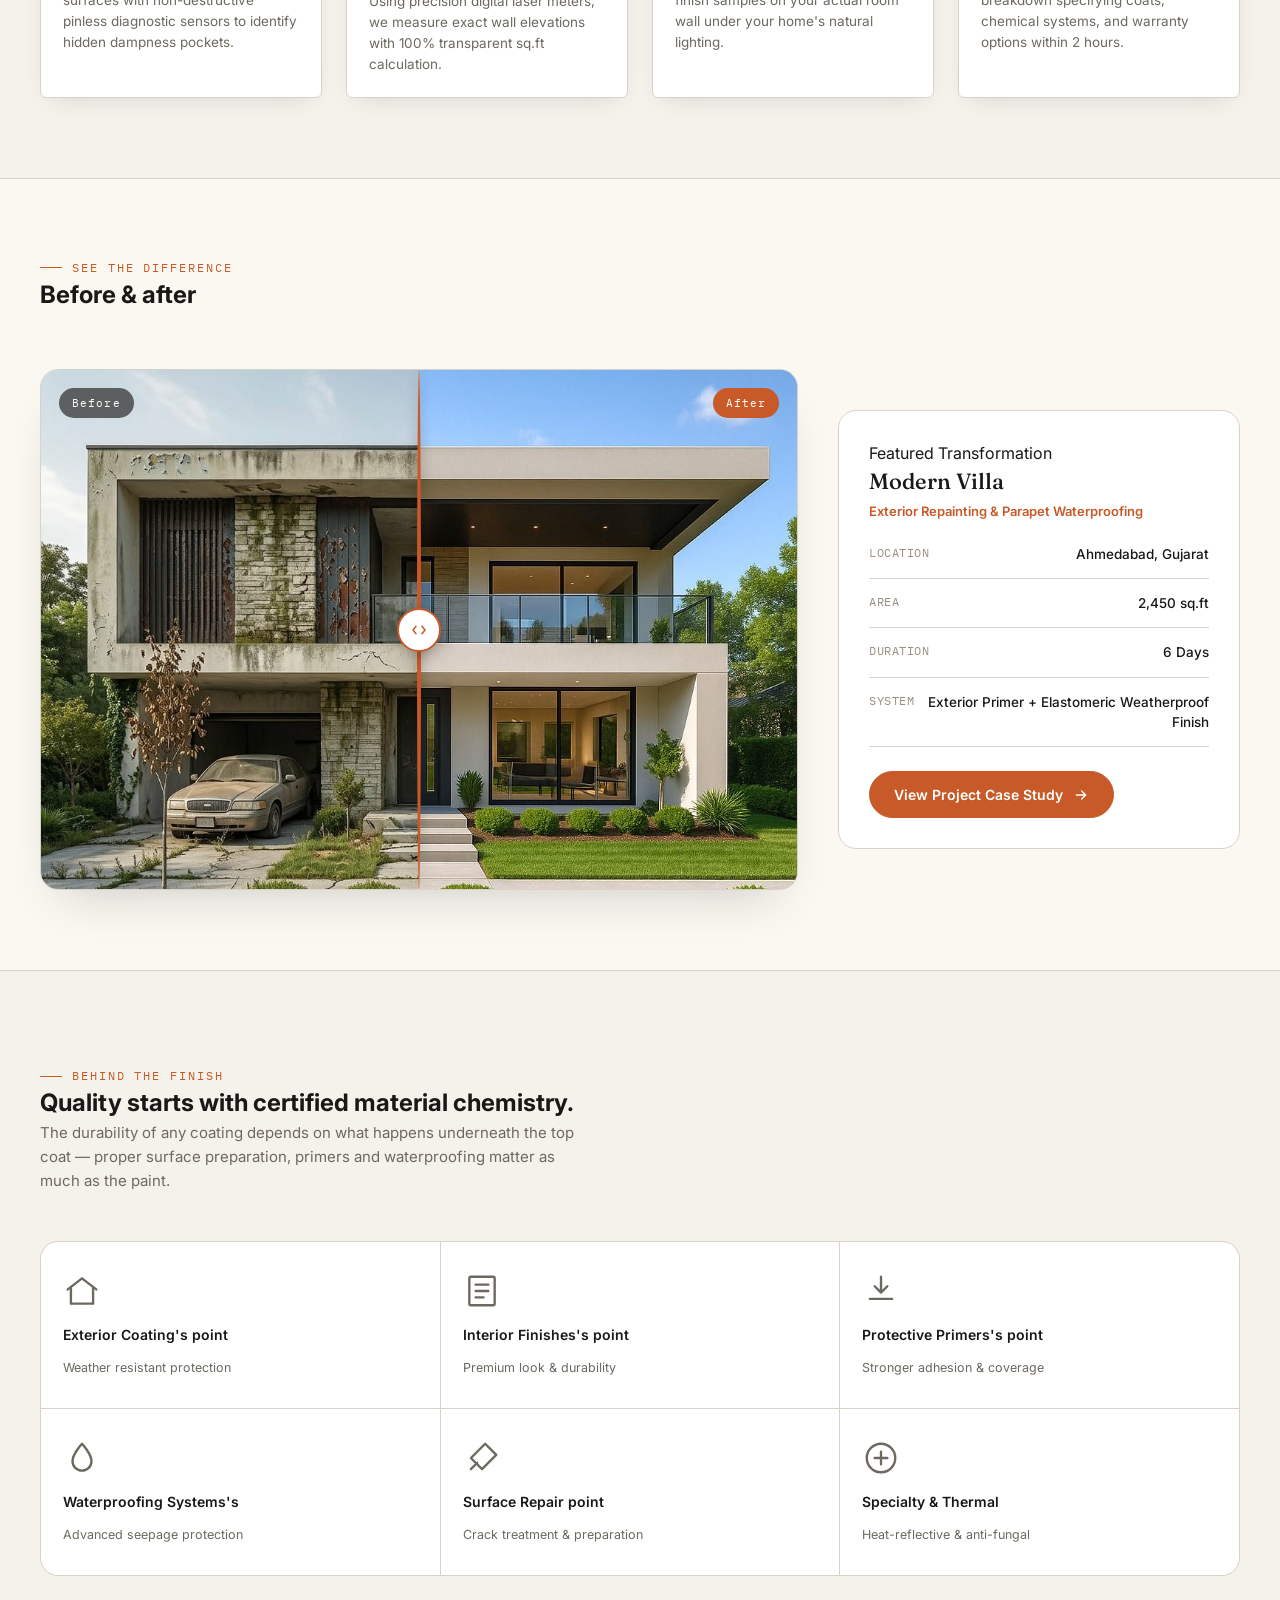
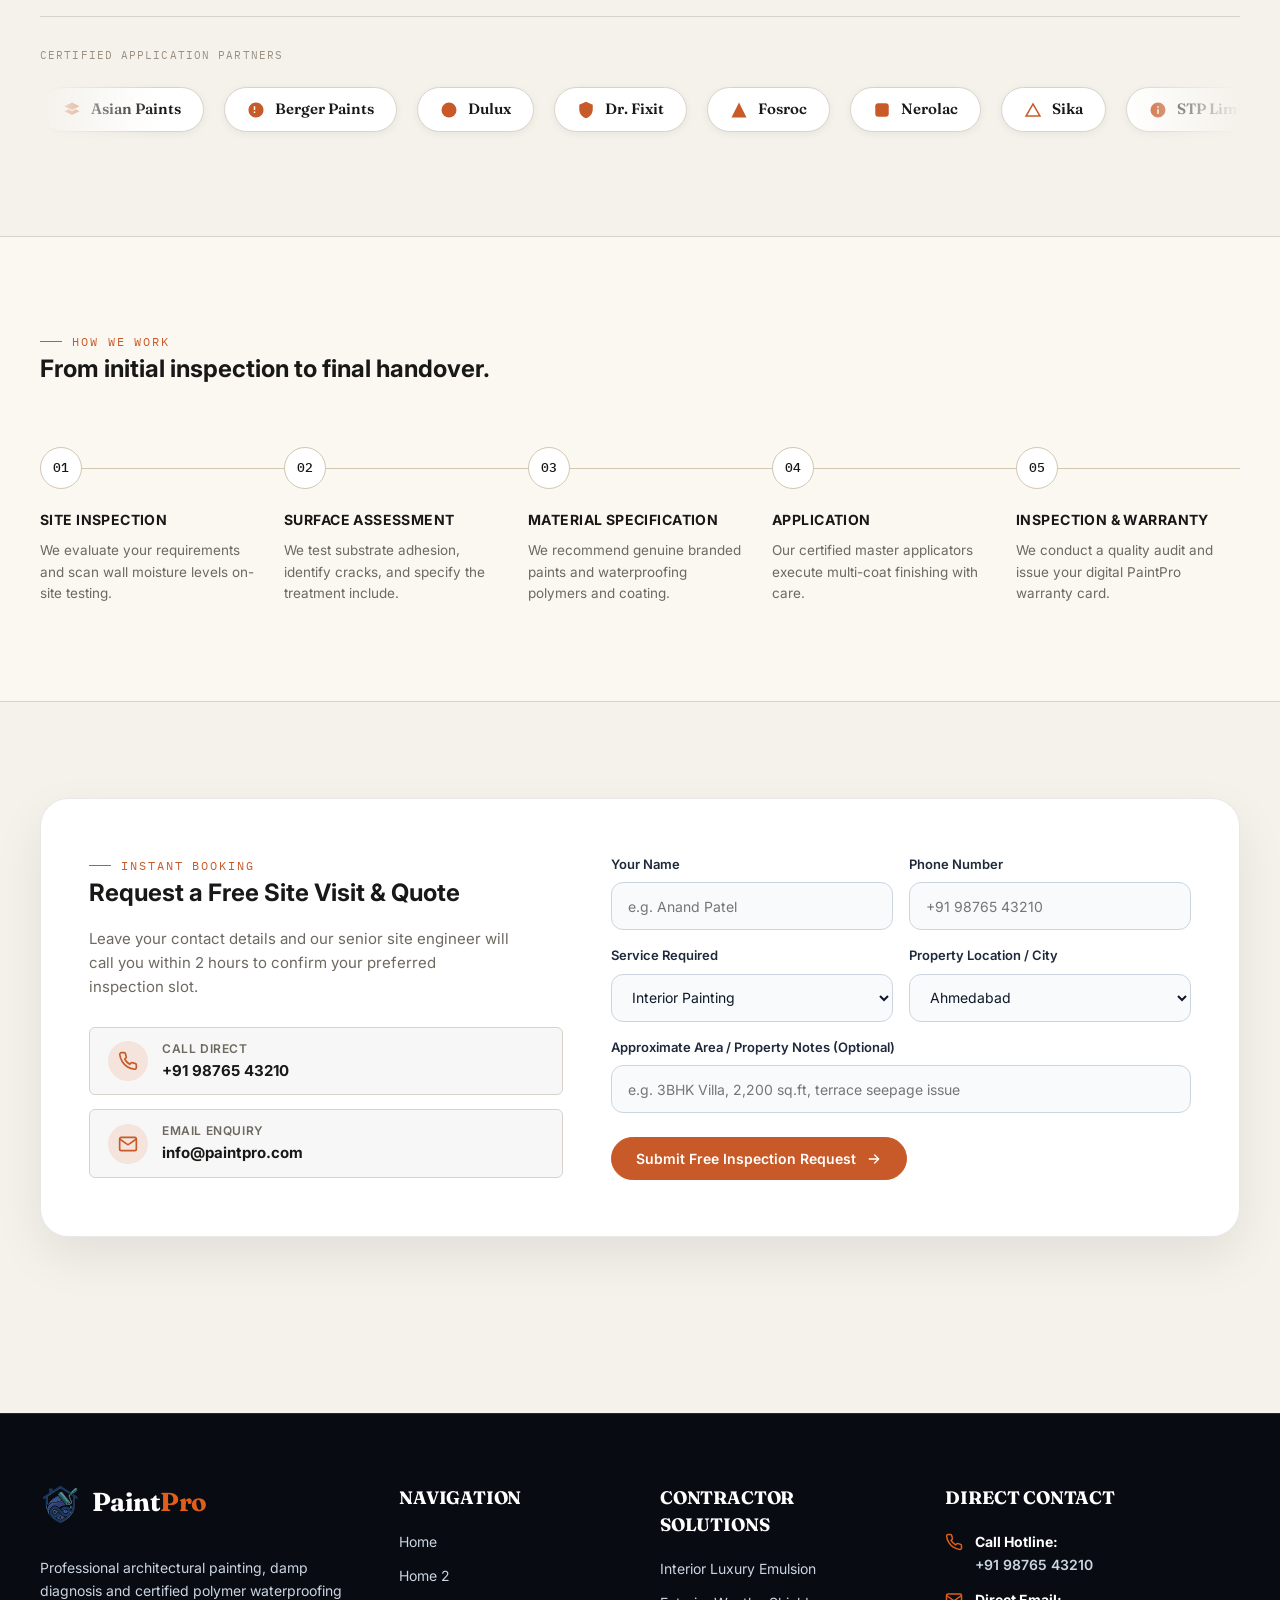
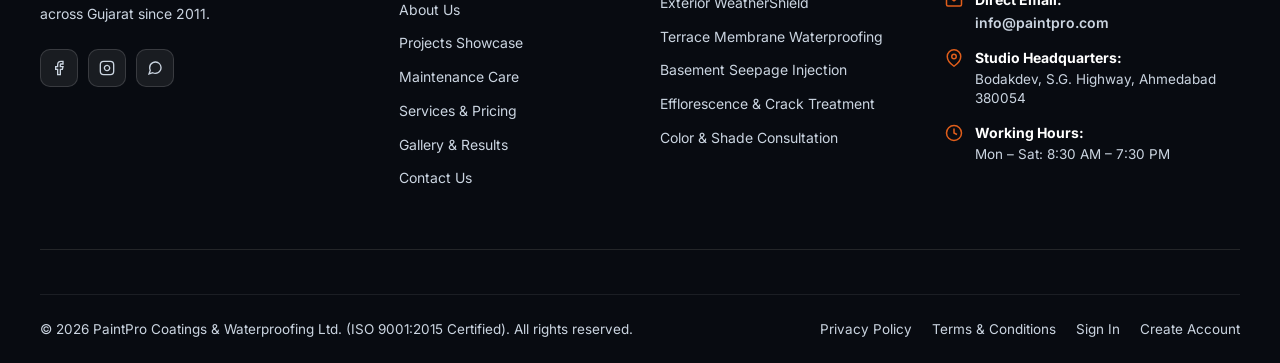
==== commit 2d7c90ff: "fixing the BUGS not the first slot its an normal bugs" ====
--- a/index.html
+++ b/index.html
@@ -245,7 +245,7 @@
             <div>
               <span class="service-tag">Interior Painting</span>
               <h3 class="service-title">Interior Painting</h3>
-              <p>Clean, low-VOC interior finishes, accent texture walls, and dustless sanding tailored to your space and lighting.</p>
+              <p>Clean, low-VOC interior finishes, accent texture walls, water proff, and dustless sanding tailored to your space and lighting.</p>
             </div>
             <a href="services.html#interior" class="service-link">
               <span>Explore Interior</span>
@@ -644,17 +644,17 @@
         <div class="process-step" data-index="0">
           <div class="process-num">01</div>
           <div class="process-title">Site Inspection</div>
-          <p class="process-text">We evaluate your requirements and scan wall moisture levels on-site.</p>
+          <p class="process-text">We evaluate your requirements and scan wall moisture levels on-site testing.</p>
         </div>
         <div class="process-step" data-index="1">
           <div class="process-num">02</div>
           <div class="process-title">Surface Assessment</div>
-          <p class="process-text">We test substrate adhesion, identify cracks, and specify the treatment.</p>
+          <p class="process-text">We test substrate adhesion, identify cracks, and specify the treatment include.</p>
         </div>
         <div class="process-step" data-index="2">
           <div class="process-num">03</div>
           <div class="process-title">Material Specification</div>
-          <p class="process-text">We recommend genuine branded paints and waterproofing polymers.</p>
+          <p class="process-text">We recommend genuine branded paints and waterproofing polymers and coating.</p>
         </div>
         <div class="process-step" data-index="3">
           <div class="process-num">04</div>
--- a/css/global.css
+++ b/css/global.css
@@ -4590,9 +4590,15 @@
 
 .story-copy {
   margin-top: 12px;
-  color: rgba(243, 238, 229, 0.6);
+  color: rgba(243, 238, 229, 0.9);
   font-size: 15px;
   max-width: 44ch;
+}
+
+.story-section .story-copy,
+[data-theme="light"] .story-section .story-copy,
+[data-theme="dark"] .story-section .story-copy {
+  color: rgba(246, 241, 232, 0.92) !important;
 }
 
 .story-nav-btns {
@@ -4703,8 +4709,9 @@
 /* ---------- Final assessment ---------- */
 .assessment-section {
   background: var(--surface-2);
-  border-top: 1px solid var(--border);
+  border-top: none !important;
   border-bottom: 1px solid var(--border);
+  padding: 80px 0;
 }
 
 .assessment-grid {
@@ -4712,6 +4719,16 @@
   grid-template-columns: 1fr auto;
   gap: 50px;
   align-items: center;
+  background: var(--surface);
+  border: 1px solid var(--border);
+  border-radius: var(--radius-lg, 20px);
+  padding: 48px;
+  box-shadow: var(--shadow-md, 0 12px 32px rgba(0, 0, 0, 0.04));
+  transition: transform 0.3s ease, box-shadow 0.3s ease;
+}
+
+.assessment-grid:hover {
+  box-shadow: var(--shadow-lg, 0 20px 40px rgba(0, 0, 0, 0.08));
 }
 
 .assessment-icon {
@@ -4733,18 +4750,18 @@
 
 .assessment-heading {
   font-family: var(--font-display);
-  font-weight: 500;
+  font-weight: 600;
   font-size: clamp(26px, 3vw, 36px);
-  line-height: 1.15;
+  line-height: 1.2;
   color: var(--text);
-  max-width: 18ch;
+  max-width: 20ch;
 }
 
 .assessment-copy {
-  margin-top: 14px;
+  margin-top: 12px;
   color: var(--text-muted);
-  font-size: 15px;
-  max-width: 42ch;
+  font-size: 15.5px;
+  max-width: 44ch;
 }
 
 .assessment-benefits {
@@ -4776,10 +4793,24 @@
   text-align: center;
 }
 
+.assessment-side .btn {
+  padding: 16px 32px;
+  font-size: 15px;
+  box-shadow: 0 8px 24px rgba(217, 93, 38, 0.25);
+  transition: all 0.3s cubic-bezier(0.16, 1, 0.3, 1);
+}
+
+.assessment-side .btn:hover {
+  transform: translateY(-2px);
+  box-shadow: 0 12px 32px rgba(217, 93, 38, 0.35);
+}
+
 .assessment-note {
-  margin-top: 14px;
+  margin-top: 16px;
   font-size: 12.5px;
-  color: var(--text-faint);
+  color: var(--text-muted);
+  font-weight: 500;
+  letter-spacing: 0.02em;
 }
 
 /* ---------- Utility ---------- */
@@ -12943,6 +12974,10 @@
   text-align: center;
 }
 
+.home2-visit-header .eyebrow {
+  justify-content: center;
+}
+
 .home2-visit-title {
   font-size: 32px;
   font-weight: 800;
@@ -14323,7 +14358,8 @@
 
   .visit-guide-grid,
   .ab-details-grid,
-  .story-grid {
+  .story-grid,
+  .standard-row {
     display: flex !important;
     flex-wrap: wrap !important;
     justify-content: center !important;
@@ -14332,9 +14368,48 @@
 
   .visit-guide-grid > *,
   .ab-details-grid > *,
-  .story-grid > * {
+  .story-grid > *,
+  .standard-row > * {
     flex: 0 0 calc(33.333% - 16px) !important;
     max-width: calc(33.333% - 16px) !important;
     box-sizing: border-box !important;
   }
+
+  .archive-grid {
+    display: flex !important;
+    flex-wrap: wrap !important;
+    justify-content: center !important;
+    gap: 28px !important;
+  }
+
+  .archive-grid > .p-card {
+    flex: 0 0 calc(50% - 14px) !important;
+    max-width: calc(50% - 14px) !important;
+    box-sizing: border-box !important;
+  }
+}
+
+/* ==========================================================================
+   MOBILE (<= 768px / 360px) MOOD CARD 3 WIDTH & FINAL CTA BOTTOM SPACING FIX
+   ========================================================================== */
+@media (max-width: 768px) {
+  .colour-card:nth-child(3) {
+    grid-column: auto !important;
+    max-width: 100% !important;
+    width: 100% !important;
+    justify-self: stretch !important;
+  }
+
+  .final-cta {
+    min-height: auto !important;
+    padding-bottom: 30px !important;
+  }
+
+  .final-cta-inner {
+    padding: 60px 0 50px !important;
+  }
+
+  .final-cta-actions {
+    margin-bottom: 20px !important;
+  }
 }
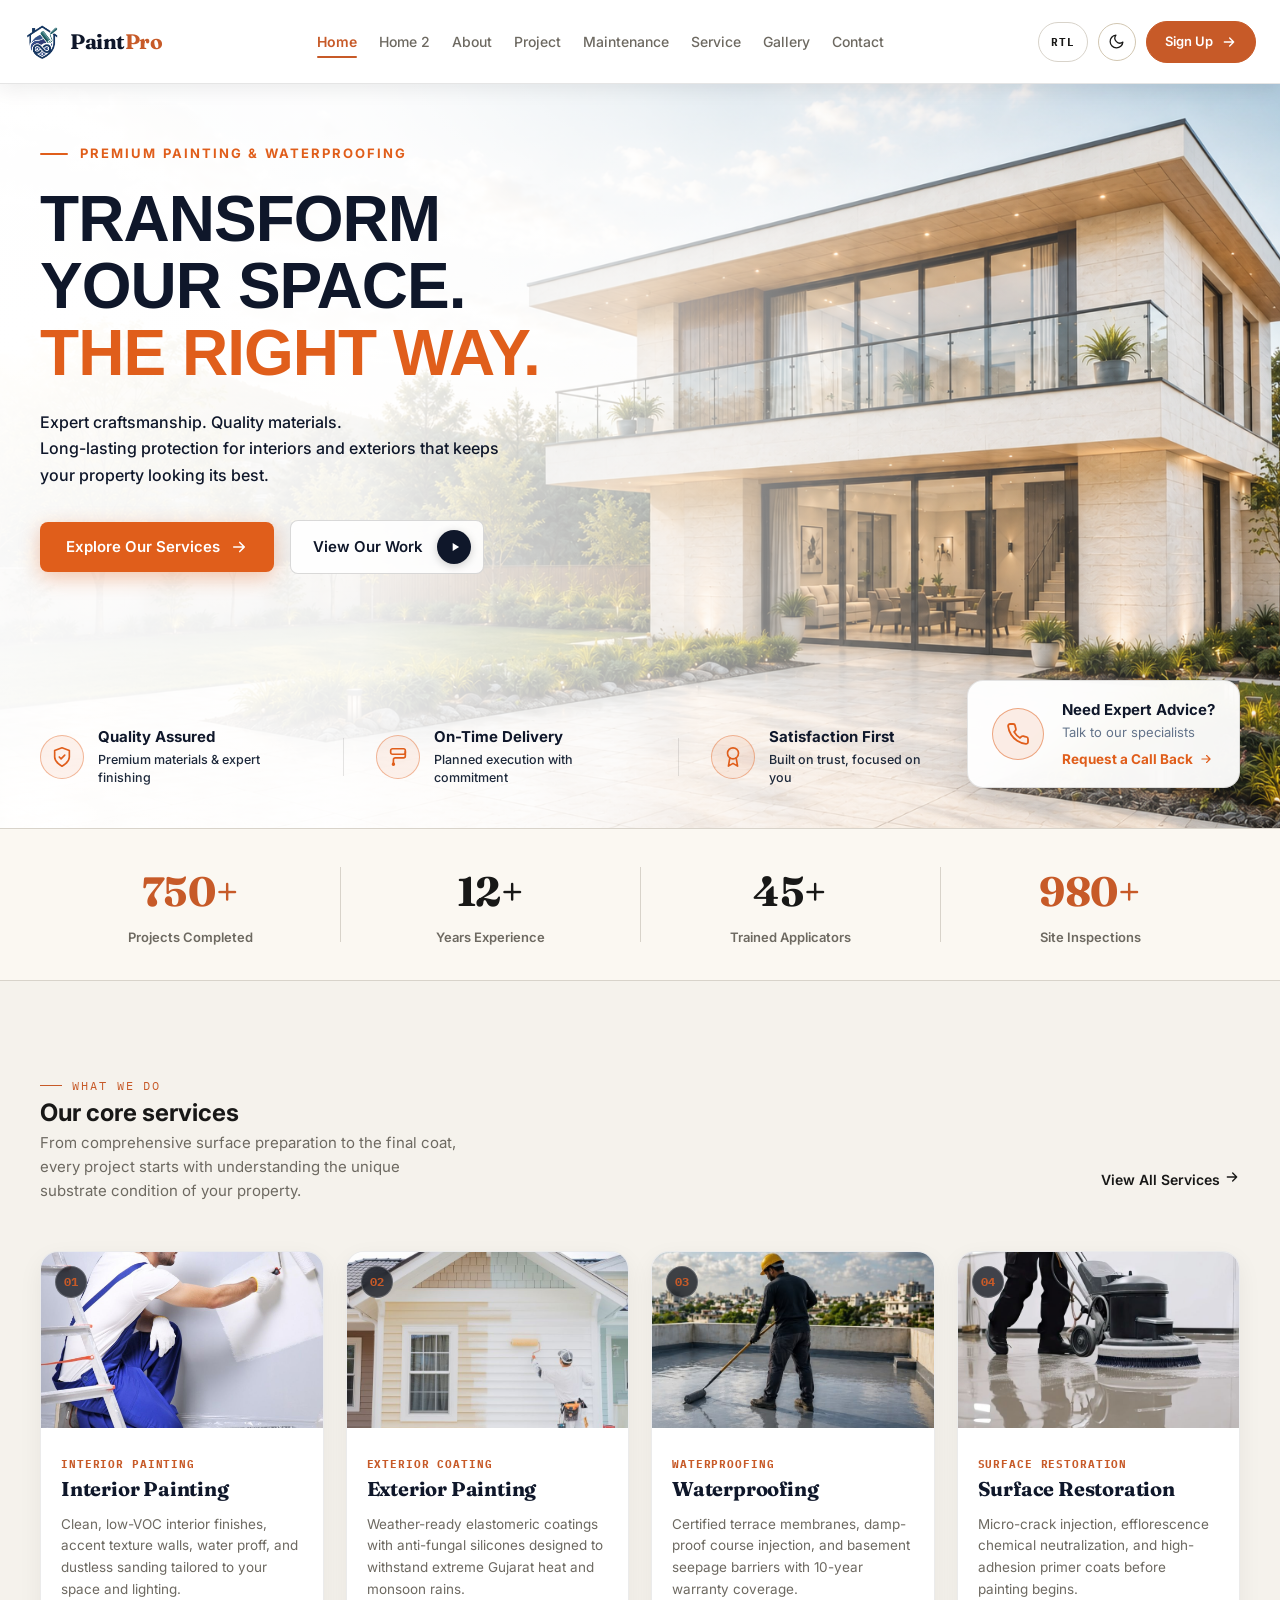
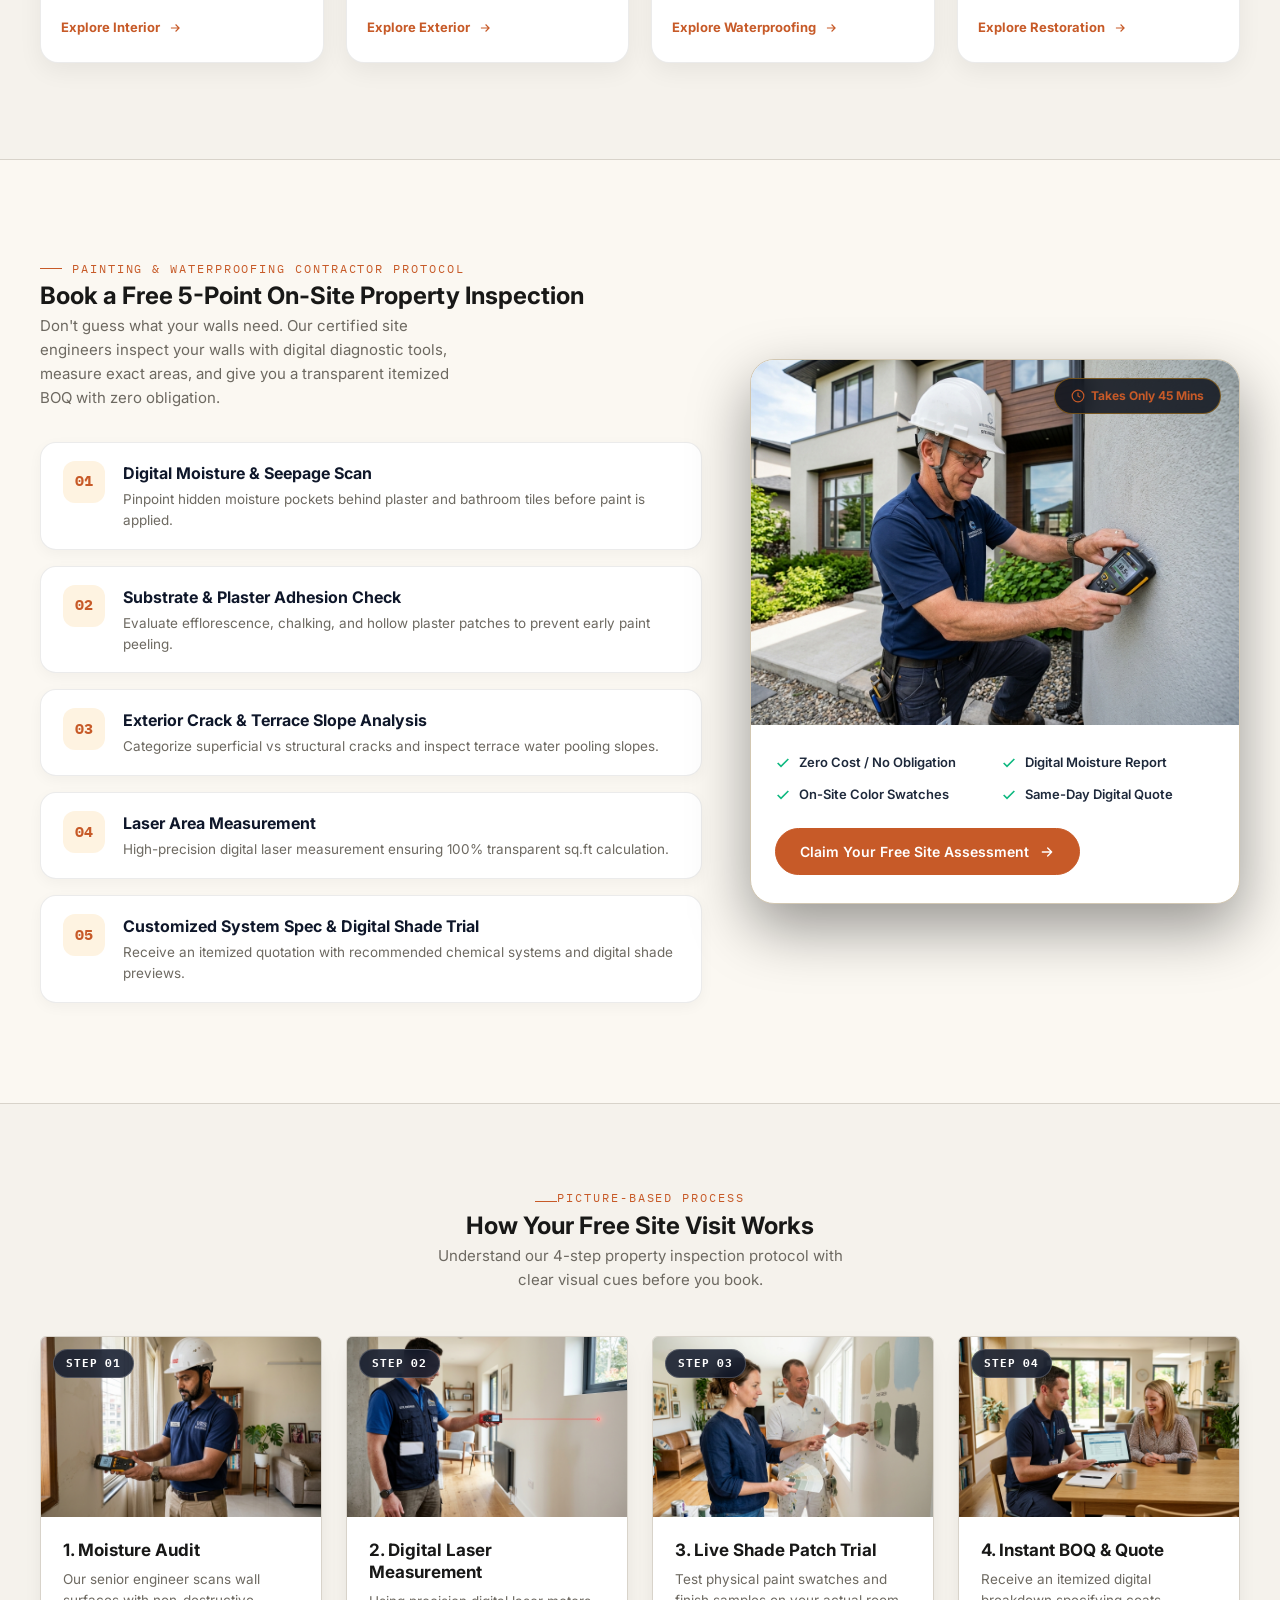
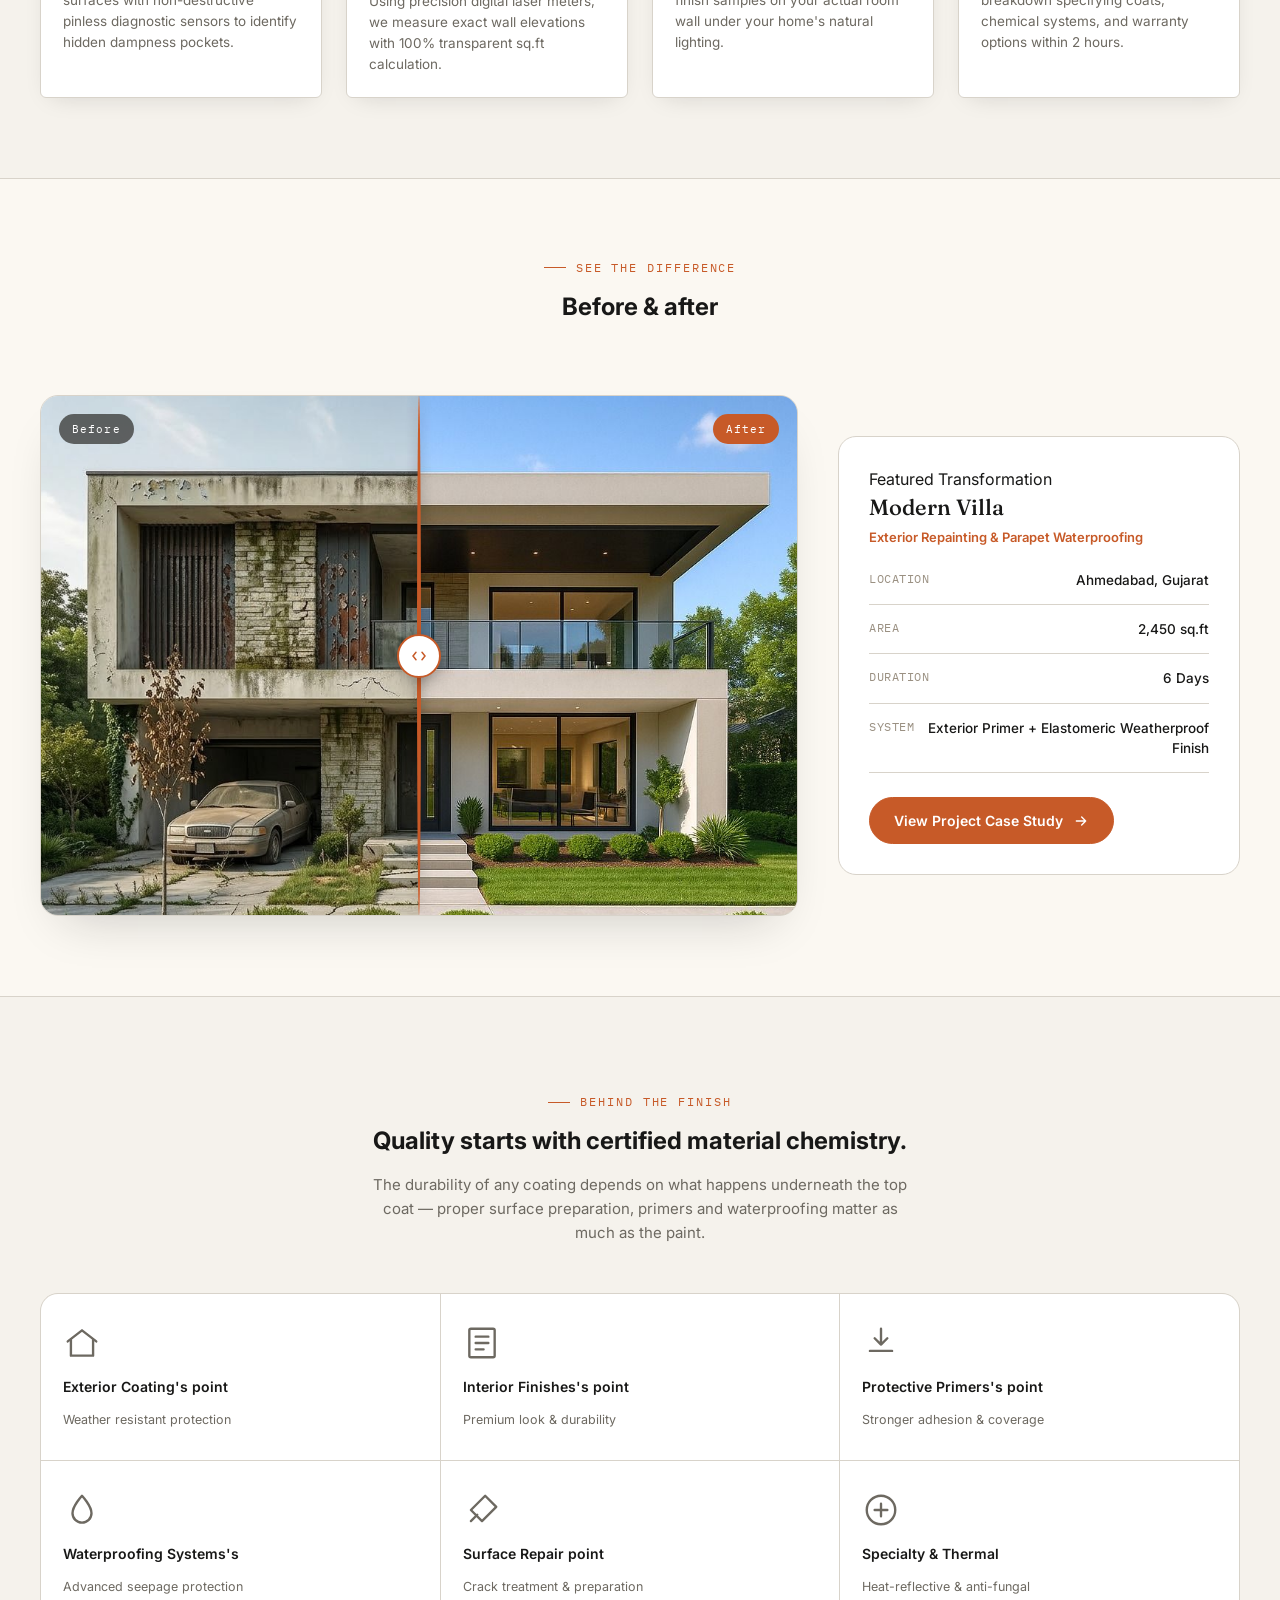
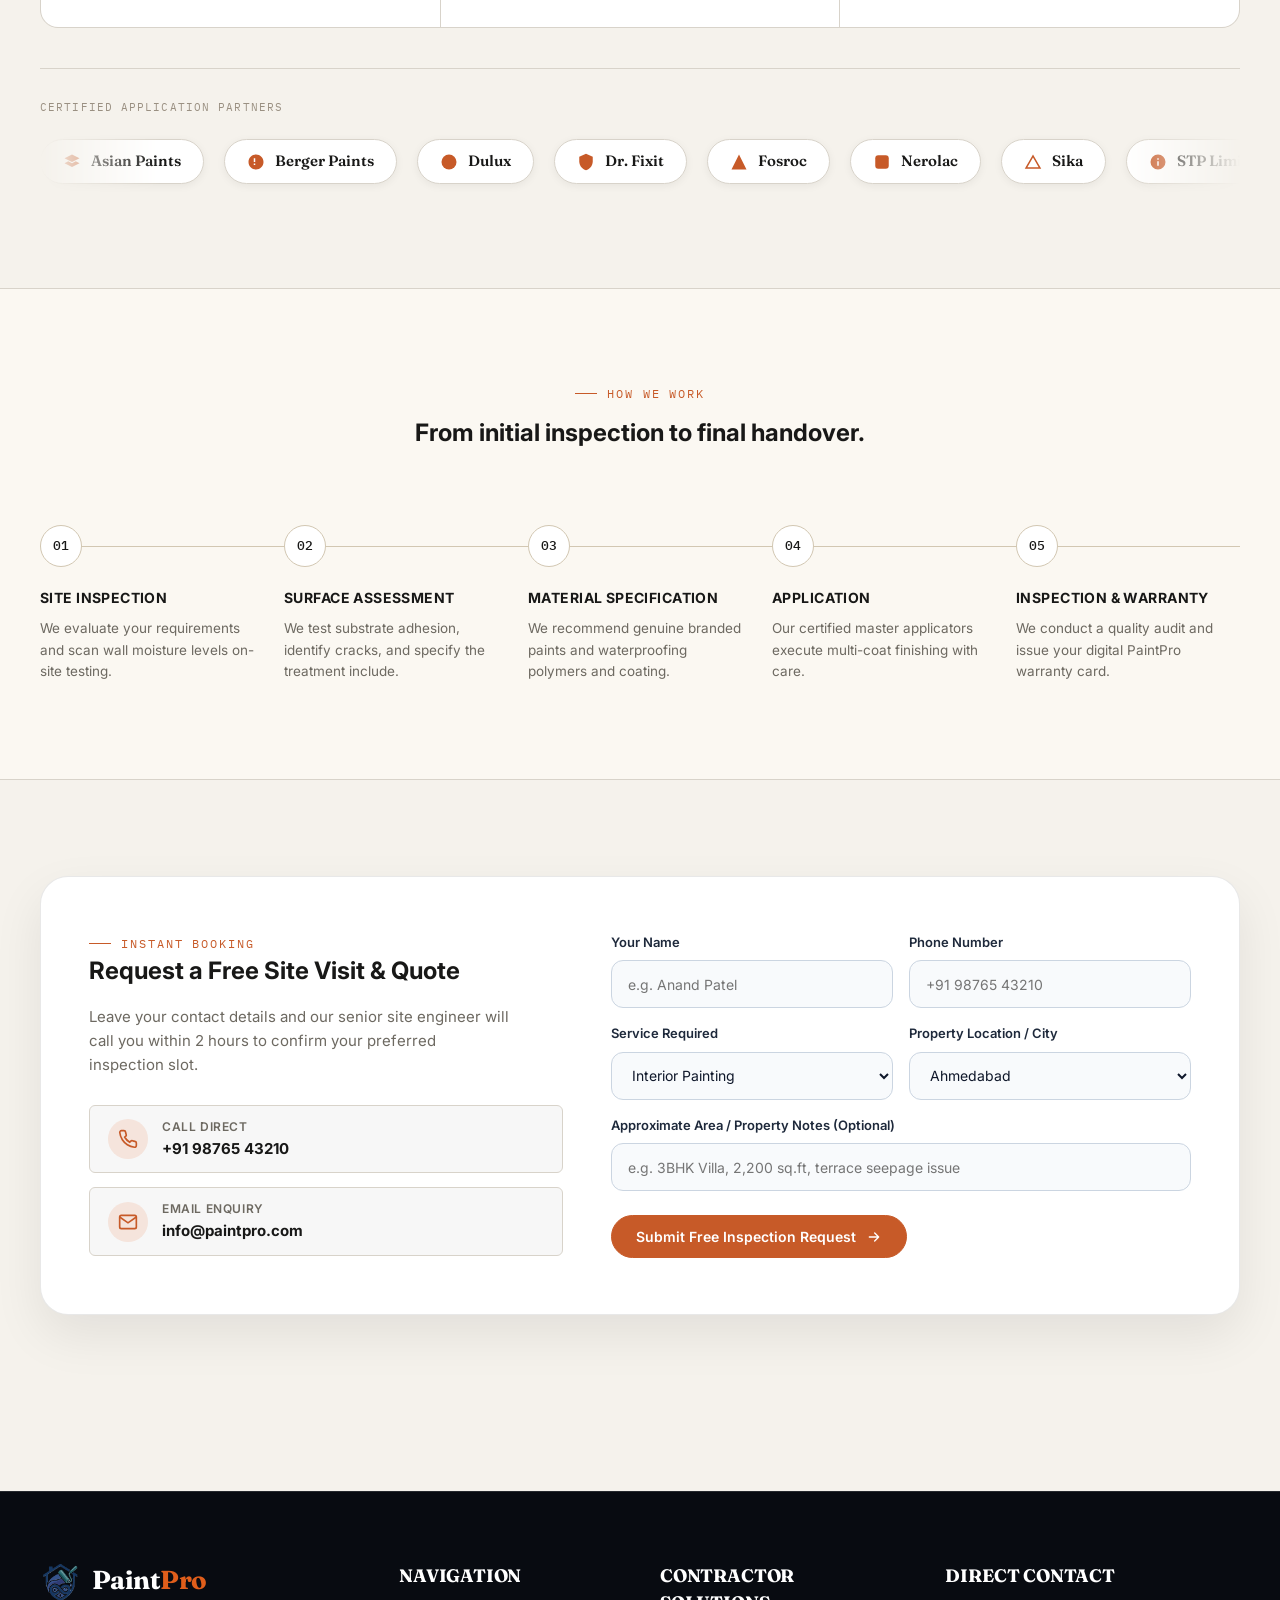
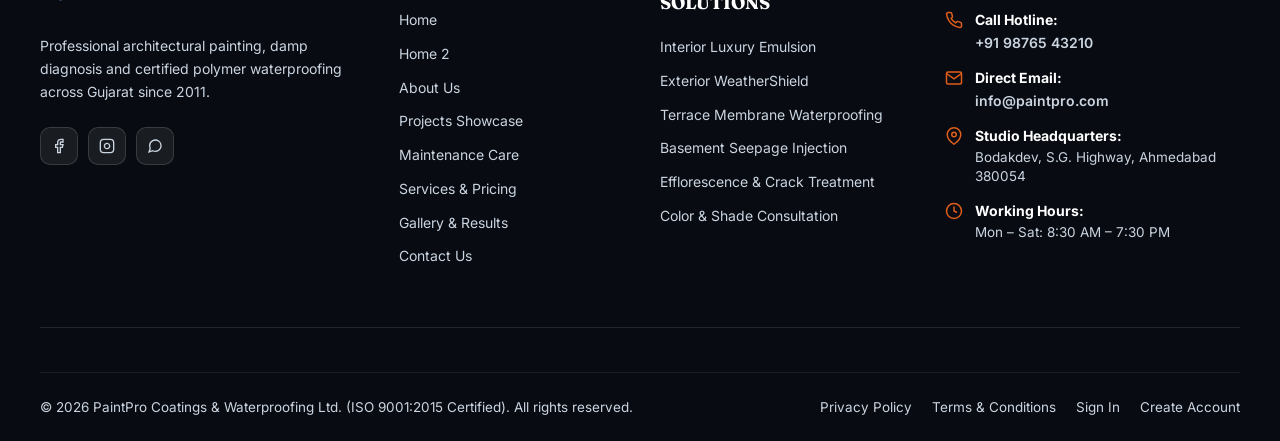
==== commit 12d805da: "fix the 1st slot" ====
--- a/index.html
+++ b/index.html
@@ -475,7 +475,7 @@
   <!-- ============ BEFORE / AFTER PROJECT SHOWCASE ============ -->
   <section class="section section-tight" id="projects" style="background:var(--surface-2); border-top:1px solid var(--border); border-bottom:1px solid var(--border);">
     <div class="container">
-      <div class="reveal" style="margin-bottom:56px;">
+      <div class="section-head-center reveal" style="margin-bottom:56px;">
         <span class="eyebrow">See the difference</span>
         <h2 class="section-heading">Before &amp; after</h2>
       </div>
@@ -518,7 +518,7 @@
   <!-- ============ MATERIALS & BRAND PARTNERS ============ -->
   <section class="section">
     <div class="container">
-      <div class="reveal" style="margin-bottom:48px; max-width:60ch;">
+      <div class="section-head-center reveal" style="margin-bottom:48px;">
         <span class="eyebrow">Behind the finish</span>
         <h2 class="section-heading">Quality starts with certified material chemistry.</h2>
         <p class="section-sub" style="max-width:60ch;">The durability of any coating depends on what happens underneath the top coat — proper surface preparation, primers and waterproofing matter as much as the paint.</p>
@@ -635,7 +635,7 @@
   <!-- ============ PROCESS / HOW WE WORK ============ -->
   <section class="section" id="about" style="background:var(--surface-2); border-top:1px solid var(--border); border-bottom:1px solid var(--border);">
     <div class="container">
-      <div class="reveal" style="margin-bottom:60px; max-width:56ch;">
+      <div class="section-head-center reveal" style="margin-bottom:60px;">
         <span class="eyebrow">How we work</span>
         <h2 class="section-heading">From initial inspection to final handover.</h2>
       </div>
--- a/css/global.css
+++ b/css/global.css
@@ -182,6 +182,33 @@
   color: var(--muted);
   max-width: 420px;
   line-height: 1.6;
+}
+
+.section-head-center {
+  text-align: center;
+  max-width: 720px;
+  margin: 0 auto 48px;
+  display: flex;
+  flex-direction: column;
+  align-items: center;
+}
+
+.section-head-center .eyebrow {
+  justify-content: center;
+  margin-bottom: 12px;
+}
+
+.section-head-center .section-heading,
+.section-head-center .section-title {
+  text-align: center;
+  margin-top: 0;
+  margin-bottom: 14px;
+}
+
+.section-head-center .section-sub {
+  text-align: center;
+  margin-left: auto;
+  margin-right: auto;
 }
 
 .btn {
@@ -1143,6 +1170,7 @@
 .p-card[data-size="tall"] .p-card-media,
 .p-card[data-size="wide"] .p-card-media,
 .p-card[data-size="large"] .p-card-media,
+.p-card[data-size="split"] .p-card-media,
 .p-card[data-size="feature"] .p-card-media {
   aspect-ratio: 16/10 !important;
   height: auto !important;
@@ -1365,25 +1393,45 @@
 .case-meta {
   display: grid;
   grid-template-columns: repeat(3, 1fr);
-  gap: 20px;
-  margin-top: 32px;
-  padding: 24px 0;
+  gap: 16px;
+  margin-top: 28px;
+  padding: 20px 0;
   border-top: 1px solid var(--border);
   border-bottom: 1px solid var(--border);
 }
 
+.case-meta-item {
+  display: flex;
+  flex-direction: column;
+  align-items: flex-start;
+  justify-content: center;
+  gap: 4px;
+  padding: 12px 16px;
+  background: var(--surface);
+  border: 1px solid var(--border);
+  border-radius: var(--radius-sm, 6px);
+  box-shadow: 0 2px 6px rgba(0, 0, 0, 0.02);
+}
+
 .case-meta-item .k {
+  display: block;
   font-family: var(--font-mono);
-  font-size: 10px;
-  letter-spacing: .1em;
+  font-size: 11px;
+  font-weight: 600;
+  letter-spacing: .08em;
   text-transform: uppercase;
   color: var(--muted);
+  line-height: 1.2;
 }
 
 .case-meta-item .v {
+  display: block;
   font-family: var(--font-display);
-  font-size: 19px;
-  margin-top: 8px;
+  font-size: 18px;
+  font-weight: 600;
+  color: var(--text);
+  margin-top: 2px;
+  line-height: 1.2;
 }
 
 .case-story {
@@ -1846,6 +1894,14 @@
   position: relative;
   z-index: 2;
   padding: 100px 0;
+  text-align: center;
+  display: flex;
+  flex-direction: column;
+  align-items: center;
+}
+
+.final-cta-inner .eyebrow {
+  justify-content: center;
 }
 
 .final-cta h2 {
@@ -1854,6 +1910,9 @@
   font-size: clamp(32px, 4.4vw, 58px);
   line-height: 1.06;
   max-width: 640px;
+  margin-left: auto;
+  margin-right: auto;
+  text-align: center;
 }
 
 .final-cta p {
@@ -1861,6 +1920,9 @@
   font-size: 16px;
   color: #D8D3CA;
   max-width: 460px;
+  margin-left: auto;
+  margin-right: auto;
+  text-align: center;
 }
 
 .final-cta-actions {
@@ -1868,6 +1930,7 @@
   gap: 16px;
   margin-top: 36px;
   flex-wrap: wrap;
+  justify-content: center;
 }
 
 .final-cta .btn-outline {
@@ -2009,6 +2072,23 @@
 
   .standard-row {
     grid-template-columns: repeat(2, 1fr);
+  }
+
+  .standard-item:nth-child(5),
+  .standard-item:last-child:nth-child(odd) {
+    grid-column: 1 / -1 !important;
+    grid-column: 1 / 3 !important;
+    grid-column: span 2 !important;
+    justify-self: center !important;
+    margin-left: auto !important;
+    margin-right: auto !important;
+    text-align: center !important;
+  }
+
+  .standard-item:nth-child(5) .standard-num,
+  .standard-item:last-child:nth-child(odd) .standard-num {
+    margin-left: auto !important;
+    margin-right: auto !important;
   }
 
   .more-item {
@@ -2417,6 +2497,8 @@
 
 .hero-main-col {
   max-width: 580px;
+  margin: 0;
+  text-align: left;
 }
 
 /* Eyebrow with Orange Line */
@@ -2450,6 +2532,7 @@
   text-transform: uppercase;
   color: #ffffff;
   margin: 0 0 22px;
+  text-align: left;
 }
 
 [data-theme="light"] .hero-headline {
@@ -2468,10 +2551,12 @@
   color: #b1bcc8;
   margin: 0 0 32px;
   max-width: 480px;
+  text-align: left;
 }
 
 [data-theme="light"] .hero-lead-text {
-  color: #475569;
+  color: #0f172a;
+  font-weight: 500;
 }
 
 /* Buttons Row */
@@ -2647,7 +2732,8 @@
 }
 
 [data-theme="light"] .hero-pillar-text span {
-  color: #64748b;
+  color: #1e293b;
+  font-weight: 500;
 }
 
 .hero-pillar-divider {
@@ -4959,10 +5045,13 @@
     aspect-ratio: 3/4;
   }
 
-  .colour-card:nth-child(3) {
-    grid-column: 1 / -1;
-    max-width: calc(50% - 10px);
-    justify-self: center;
+  .colour-card:nth-child(3),
+  .colour-card:last-child:nth-child(odd) {
+    grid-column: 1 / -1 !important;
+    max-width: calc(50% - 10px) !important;
+    justify-self: center !important;
+    margin-left: auto !important;
+    margin-right: auto !important;
   }
 
   .protection-grid {
@@ -6295,8 +6384,106 @@
 }
 
 /* ---------- Scope sequence ---------- */
+.svc-scope-grid {
+  display: grid;
+  grid-template-columns: 1fr 1fr;
+  gap: 50px;
+  align-items: start;
+}
+
 .svc-scope-track {
   position: relative;
+}
+
+.svc-scope-sticky-wrap {
+  position: relative;
+  top: auto;
+  align-self: center;
+  height: fit-content;
+}
+
+.svc-scope-sticky-card {
+  background: var(--surface);
+  border: 1px solid var(--border);
+  border-radius: 20px;
+  overflow: hidden;
+  box-shadow: var(--shadow-md, 0 16px 36px rgba(0, 0, 0, 0.08));
+}
+
+.svc-scope-sticky-card img {
+  width: 100%;
+  aspect-ratio: 4/3;
+  object-fit: cover;
+  display: block;
+}
+
+.svc-scope-sticky-caption {
+  padding: 24px 28px;
+  background: var(--surface);
+}
+
+.svc-scope-badge {
+  font-family: 'JetBrains Mono', monospace;
+  font-size: 11.5px;
+  font-weight: 700;
+  letter-spacing: 0.08em;
+  text-transform: uppercase;
+  color: var(--accent);
+  background: rgba(224, 94, 27, 0.12);
+  border: 1px solid rgba(224, 94, 27, 0.25);
+  padding: 4px 12px;
+  border-radius: 999px;
+  display: inline-block;
+  margin-bottom: 10px;
+}
+
+.svc-scope-sticky-caption b {
+  display: block;
+  font-family: var(--font-display);
+  font-size: 20px;
+  font-weight: 700;
+  color: var(--text);
+  margin-bottom: 6px;
+}
+
+.svc-scope-sticky-caption p {
+  font-size: 14px;
+  color: var(--muted);
+  line-height: 1.55;
+  margin: 0;
+}
+
+@media (max-width: 1024px) {
+  .svc-scope-grid {
+    grid-template-columns: 1fr 1fr;
+    gap: 32px;
+  }
+}
+
+@media (max-width: 820px) {
+  .svc-scope-grid {
+    grid-template-columns: 1fr;
+    gap: 36px;
+  }
+  .svc-scope-sticky-wrap {
+    position: static;
+  }
+}
+
+@media (max-width: 360px) {
+  .svc-scope-step {
+    grid-template-columns: 44px 1fr;
+    gap: 16px;
+    padding: 18px 0;
+  }
+  .svc-scope-num {
+    width: 44px;
+    height: 44px;
+    font-size: 12.5px;
+  }
+  .svc-scope-sticky-caption {
+    padding: 16px;
+  }
 }
 
 .svc-scope-line {
@@ -7094,10 +7281,9 @@
 
 .ab-team-media {
   position: relative;
-  border-radius: 10px;
+  border-radius: 12px;
   overflow: hidden;
-  aspect-ratio: 4/5;
-  height: 320px;
+  height: 380px;
   width: 100%;
 }
 
@@ -7105,7 +7291,7 @@
   width: 100%;
   height: 100%;
   object-fit: cover;
-  object-position: center top;
+  object-position: center 15%;
   transition: transform 0.6s cubic-bezier(0.16, 1, 0.3, 1);
 }
 
@@ -7473,39 +7659,94 @@
   color: #F6F1E8;
 }
 
-.ab-culture-list {
-  margin-top: 72px;
-}
-
-.ab-culture-item {
+.ab-culture-sub {
+  font-size: 16px;
+  color: rgba(246, 241, 232, 0.85);
+  line-height: 1.6;
+  margin-top: 14px;
+  max-width: 60ch;
+}
+
+.ab-culture-grid {
   display: grid;
-  grid-template-columns: 1fr 1.6fr;
-  gap: 30px;
-  align-items: baseline;
-  padding: 34px 0;
-  border-top: 1px solid rgba(246, 241, 232, 0.14);
-  opacity: 1;
-  transform: none;
-  transition: opacity var(--dur-lg) var(--ease), transform var(--dur-lg) var(--ease);
-}
-
-.ab-culture-item:last-child {
-  border-bottom: 1px solid rgba(246, 241, 232, 0.14);
-}
-
-.ab-culture-item b {
+  grid-template-columns: repeat(3, 1fr);
+  gap: 28px;
+  margin-top: 56px;
+}
+
+.ab-culture-card {
+  background: rgba(255, 255, 255, 0.05);
+  backdrop-filter: blur(14px);
+  -webkit-backdrop-filter: blur(14px);
+  border: 1px solid rgba(255, 255, 255, 0.14);
+  border-radius: 20px;
+  padding: 36px 30px;
+  display: flex;
+  flex-direction: column;
+  transition: transform 0.35s cubic-bezier(0.16, 1, 0.3, 1), border-color 0.35s ease, box-shadow 0.35s ease;
+}
+
+.ab-culture-card:hover {
+  transform: translateY(-8px);
+  border-color: rgba(224, 94, 27, 0.5);
+  box-shadow: 0 16px 40px rgba(224, 94, 27, 0.15);
+  background: rgba(255, 255, 255, 0.08);
+}
+
+.ab-culture-card-top {
+  display: flex;
+  align-items: center;
+  justify-content: space-between;
+  margin-bottom: 24px;
+}
+
+.ab-culture-badge {
+  font-family: 'JetBrains Mono', monospace;
+  font-size: 11.5px;
+  font-weight: 700;
+  letter-spacing: 0.1em;
+  color: #e05e1b;
+  background: rgba(224, 94, 27, 0.15);
+  border: 1px solid rgba(224, 94, 27, 0.3);
+  padding: 4px 12px;
+  border-radius: 999px;
+}
+
+.ab-culture-icon {
+  width: 48px;
+  height: 48px;
+  border-radius: 12px;
+  background: rgba(224, 94, 27, 0.15);
+  color: #e05e1b;
+  display: flex;
+  align-items: center;
+  justify-content: center;
+}
+
+.ab-culture-icon svg {
+  width: 24px;
+  height: 24px;
+}
+
+.ab-culture-title {
   font-family: var(--font-display);
-  font-weight: 500;
-  font-size: clamp(22px, 2.6vw, 32px);
-  color: #F6F1E8;
-  letter-spacing: -0.01em;
-}
-
-.ab-culture-item p {
-  font-size: 15px;
-  color: rgba(246, 241, 232, 0.6);
+  font-size: 22px;
+  font-weight: 700;
+  color: #ffffff;
+  margin-bottom: 12px;
+}
+
+.ab-culture-text {
+  font-size: 14.5px;
   line-height: 1.65;
-  max-width: 52ch;
+  color: rgba(246, 241, 232, 0.88);
+}
+
+@media (max-width: 992px) {
+  .ab-culture-grid {
+    grid-template-columns: 1fr;
+    gap: 20px;
+  }
 }
 
 /* ---------- Details (craft macro grid) ---------- */
@@ -7585,7 +7826,8 @@
 /* ---------- Promise ---------- */
 .ab-promise {
   position: relative;
-  min-height: 640px;
+  min-height: auto;
+  padding: 48px 0;
   display: flex;
   align-items: center;
   overflow: hidden;
@@ -7613,7 +7855,7 @@
 
 .ab-promise-inner {
   text-align: center;
-  padding: 90px 0;
+  padding: 20px 0;
 }
 
 .ab-promise .eyebrow {
@@ -7733,8 +7975,23 @@
     padding: 70px 0;
   }
 
+  #people .section-head {
+    text-align: center !important;
+    margin-left: auto !important;
+    margin-right: auto !important;
+    display: flex !important;
+    flex-direction: column !important;
+    align-items: center !important;
+  }
+
+  #people .section-head .section-sub {
+    margin-left: auto !important;
+    margin-right: auto !important;
+    text-align: center !important;
+  }
+
   .ab-team-media {
-    height: 280px;
+    height: 380px !important;
   }
 
   .ab-timeline-track {
@@ -7761,16 +8018,31 @@
     font-size: 42px;
   }
 
+  #people .section-head {
+    text-align: center !important;
+    margin-left: auto !important;
+    margin-right: auto !important;
+    display: flex !important;
+    flex-direction: column !important;
+    align-items: center !important;
+  }
+
+  #people .section-head .section-sub {
+    margin-left: auto !important;
+    margin-right: auto !important;
+    text-align: center !important;
+  }
+
   .ab-team-grid {
     grid-template-columns: 1fr;
-    gap: 20px;
+    gap: 24px;
     max-width: 440px;
     margin-left: auto;
     margin-right: auto;
   }
 
   .ab-team-media {
-    height: 320px;
+    height: 380px !important;
   }
 
   .ab-timeline-track {
@@ -8343,8 +8615,8 @@
 .mnt-calendar-panel {
   margin-top: 36px;
   display: grid;
-  grid-template-columns: 1fr 1.2fr auto;
-  gap: 36px;
+  grid-template-columns: 300px 1fr 280px;
+  gap: 28px;
   align-items: stretch;
   background: var(--surface);
   border: 1px solid var(--border);
@@ -8421,15 +8693,15 @@
 }
 
 .mnt-tip {
-  background: var(--surface);
+  background: var(--surface-2, rgba(0, 0, 0, 0.03));
   border: 1px solid var(--border);
   border-radius: var(--radius-sm);
-  padding: 20px;
+  padding: 22px;
   display: flex;
   flex-direction: column;
   gap: 14px;
   justify-content: space-between;
-  min-width: 220px;
+  width: 100%;
 }
 
 .mnt-tip-head {
@@ -8487,14 +8759,14 @@
   display: grid;
   grid-template-columns: 1.2fr 1fr;
   gap: 40px;
-  align-items: start;
+  align-items: stretch;
 }
 
 .mnt-zones-media {
   position: relative;
   border-radius: var(--radius-sm);
   overflow: hidden;
-  aspect-ratio: 5/4.4;
+  aspect-ratio: 16/11;
   box-shadow: var(--shadow-sm);
 }
 
@@ -8547,11 +8819,12 @@
   background: var(--surface);
   border: 1px solid var(--border);
   border-radius: var(--radius-sm);
-  padding: 30px;
+  padding: 28px;
   display: flex;
   flex-direction: column;
-  gap: 22px;
-  min-height: 100%;
+  gap: 18px;
+  justify-content: space-between;
+  height: 100%;
 }
 
 .mnt-zone-detail-head {
@@ -8889,6 +9162,10 @@
   position: relative;
   z-index: 2;
   padding: 100px 0;
+  text-align: center;
+  display: flex;
+  flex-direction: column;
+  align-items: center;
 }
 
 .mnt-final h2 {
@@ -8897,7 +9174,10 @@
   font-size: clamp(32px, 4.6vw, 58px);
   line-height: 1.08;
   color: #F6F2EA;
-  max-width: 16ch;
+  max-width: 24ch;
+  margin-left: auto;
+  margin-right: auto;
+  text-align: center;
 }
 
 .mnt-final p {
@@ -8906,6 +9186,9 @@
   color: #C9C3B6;
   max-width: 46ch;
   line-height: 1.7;
+  margin-left: auto;
+  margin-right: auto;
+  text-align: center;
 }
 
 .mnt-final-actions {
@@ -8913,6 +9196,7 @@
   gap: 14px;
   margin-top: 36px;
   flex-wrap: wrap;
+  justify-content: center;
 }
 
 .mnt-final .btn-outline {
@@ -9040,8 +9324,13 @@
   }
 
   .mnt-warning-grid {
-    grid-template-columns: 1fr;
-    gap: 16px;
+    grid-template-columns: repeat(2, 1fr) !important;
+    gap: 20px !important;
+  }
+
+  .mnt-warning-media {
+    aspect-ratio: 16/10 !important;
+    height: 200px !important;
   }
 
   .mnt-calendar-panel {
@@ -10146,7 +10435,7 @@
 /* Third-Party Social Auth */
 .social-auth-grid {
   display: grid;
-  grid-template-columns: 1fr 1fr;
+  grid-template-columns: 1fr;
   gap: 12px;
   margin-top: 18px;
   margin-bottom: 20px;
@@ -11082,29 +11371,71 @@
 .page-centered-hero,
 .gallery-hero,
 .contact-hero {
-  padding: calc(var(--nav-h, 76px) + 54px) 0 54px;
-  background: radial-gradient(circle at 50% 25%, rgba(224, 94, 27, 0.08) 0%, rgba(12, 16, 23, 1) 75%);
-  border-bottom: 1px solid var(--border-color, rgba(255, 255, 255, 0.08));
+  padding: calc(var(--nav-h, 76px) + 64px) 0 64px;
+  background-size: cover;
+  background-position: center;
+  background-repeat: no-repeat;
   position: relative;
   overflow: hidden;
   text-align: center;
   width: 100%;
 }
 
-[data-theme="light"] .page-centered-hero,
-[data-theme="light"] .gallery-hero,
-[data-theme="light"] .contact-hero {
-  background: radial-gradient(circle at 50% 25%, rgba(224, 94, 27, 0.05) 0%, #f8fafc 75%);
-  border-bottom-color: rgba(0, 0, 0, 0.08);
+.page-centered-hero::before,
+.gallery-hero::before,
+.contact-hero::before {
+  content: "";
+  position: absolute;
+  inset: 0;
+  background: linear-gradient(180deg, rgba(15, 23, 42, 0.7) 0%, rgba(15, 23, 42, 0.82) 100%);
+  z-index: 1;
+}
+
+.page-centered-hero.ab-hero-clean,
+.page-centered-hero.about-banner {
+  background-image: url('../Assets/Banner/About.jpg');
+}
+
+.page-centered-hero.projects-hero-clean,
+.page-centered-hero.project-banner {
+  background-image: url('../Assets/Banner/project.jpg');
+}
+
+.page-centered-hero.mnt-hero-clean,
+.page-centered-hero.maint-banner {
+  background-image: url('../Assets/Banner/Maintance.jpg');
+}
+
+.page-centered-hero.svc-hero-clean,
+.page-centered-hero.service-banner {
+  background-image: url('../Assets/Banner/Service.jpg');
+}
+
+.page-centered-hero.gallery-hero-clean,
+.page-centered-hero.gallery-banner {
+  background-image: url('../Assets/Banner/Gallery.jpg');
+}
+
+.page-centered-hero.contact-hero-clean,
+.page-centered-hero.contact-banner {
+  background-image: url('../Assets/Banner/contact.jpg');
 }
 
 .page-hero-inner {
-  max-width: 820px;
+  max-width: 860px;
   margin: 0 auto;
   text-align: center;
   display: flex;
   flex-direction: column;
   align-items: center;
+  padding: 44px 36px;
+  border-radius: 24px;
+  background: rgba(15, 23, 42, 0.55);
+  backdrop-filter: blur(16px);
+  -webkit-backdrop-filter: blur(16px);
+  box-shadow: 0 20px 50px rgba(0, 0, 0, 0.35);
+  position: relative;
+  z-index: 2;
 }
 
 .page-hero-badge,
@@ -11148,12 +11479,12 @@
 [data-theme="light"] .page-hero-title,
 [data-theme="light"] .contact-hero-heading,
 [data-theme="light"] .gallery-hero-title {
-  color: #0f172a;
+  color: #ffffff !important;
 }
 
 .page-hero-title .accent-orange,
 .contact-hero-heading .accent-line {
-  color: #e05e1b;
+  color: #f97316 !important;
 }
 
 .page-hero-desc,
@@ -11162,7 +11493,7 @@
   font-family: 'Outfit', sans-serif;
   font-size: clamp(15.5px, 1.2vw, 17.5px);
   line-height: 1.62;
-  color: #cbd5e1;
+  color: #e2e8f0 !important;
   max-width: 660px;
   margin: 0 auto 28px;
   text-align: center;
@@ -11172,7 +11503,7 @@
 [data-theme="light"] .page-hero-desc,
 [data-theme="light"] .contact-hero-text,
 [data-theme="light"] .gallery-hero-desc {
-  color: #475569;
+  color: #e2e8f0 !important;
 }
 
 .page-hero-ctas {
@@ -11182,6 +11513,32 @@
   gap: 14px;
   flex-wrap: wrap;
   margin: 0 auto;
+}
+
+.page-hero-inner .btn-outline,
+.page-hero-ctas .btn-outline,
+.page-hero-actions .btn-outline,
+.page-centered-hero .btn-outline,
+[data-theme="light"] .page-hero-inner .btn-outline,
+[data-theme="light"] .page-hero-ctas .btn-outline,
+[data-theme="light"] .page-hero-actions .btn-outline,
+[data-theme="light"] .page-centered-hero .btn-outline {
+  color: #ffffff !important;
+  border-color: rgba(255, 255, 255, 0.4) !important;
+  background: rgba(255, 255, 255, 0.08) !important;
+}
+
+.page-hero-inner .btn-outline:hover,
+.page-hero-ctas .btn-outline:hover,
+.page-hero-actions .btn-outline:hover,
+.page-centered-hero .btn-outline:hover,
+[data-theme="light"] .page-hero-inner .btn-outline:hover,
+[data-theme="light"] .page-hero-ctas .btn-outline:hover,
+[data-theme="light"] .page-hero-actions .btn-outline:hover,
+[data-theme="light"] .page-centered-hero .btn-outline:hover {
+  color: #ffffff !important;
+  border-color: #e05e1b !important;
+  background: rgba(224, 94, 27, 0.3) !important;
 }
 
 .page-hero-tagline {
@@ -12560,7 +12917,8 @@
   }
 
   .p-card-media {
-    height: 220px !important;
+    height: 360px !important;
+    aspect-ratio: 16/10 !important;
   }
 
   .mnt-calendar-panel {
@@ -13103,7 +13461,7 @@
    ABOUT PAGE STYLING & OUR STANDARD GRID ALIGNMENT FIX
    ========================================================================== */
 .ab-hero-clean {
-  padding: 100px 0 60px !important;
+  padding: calc(var(--nav-h, 84px) + 64px) 0 64px !important;
   text-align: center !important;
 }
 
@@ -13497,7 +13855,7 @@
    ABOUT PAGE STYLING & PRECISION UI/UX ALIGNMENT
    ========================================================================== */
 .ab-hero-clean {
-  padding: 90px 0 50px !important;
+  padding: calc(var(--nav-h, 84px) + 64px) 0 64px !important;
   text-align: center !important;
 }
 
@@ -13607,7 +13965,7 @@
 }
 
 .ab-promise {
-  padding: 90px 0 !important;
+  padding: 48px 0 !important;
   position: relative !important;
 }
 
@@ -14370,9 +14728,26 @@
   .ab-details-grid > *,
   .story-grid > *,
   .standard-row > * {
-    flex: 0 0 calc(33.333% - 16px) !important;
-    max-width: calc(33.333% - 16px) !important;
+    flex: 0 0 calc(50% - 14px) !important;
+    max-width: calc(50% - 14px) !important;
     box-sizing: border-box !important;
+  }
+
+  .standard-row > .standard-item:nth-child(5),
+  .standard-row > .standard-item:last-child:nth-child(odd),
+  .standard-item:nth-child(5) {
+    margin-left: auto !important;
+    margin-right: auto !important;
+    grid-column: 1 / -1 !important;
+    grid-column: span 2 !important;
+    justify-self: center !important;
+    text-align: center !important;
+  }
+
+  .standard-item:nth-child(5) .standard-num,
+  .standard-item:last-child:nth-child(odd) .standard-num {
+    margin-left: auto !important;
+    margin-right: auto !important;
   }
 
   .archive-grid {
@@ -14406,7 +14781,8 @@
   }
 
   .final-cta-inner {
-    padding: 60px 0 50px !important;
+    padding: 60px 24px 50px !important;
+    box-sizing: border-box !important;
   }
 
   .final-cta-actions {
